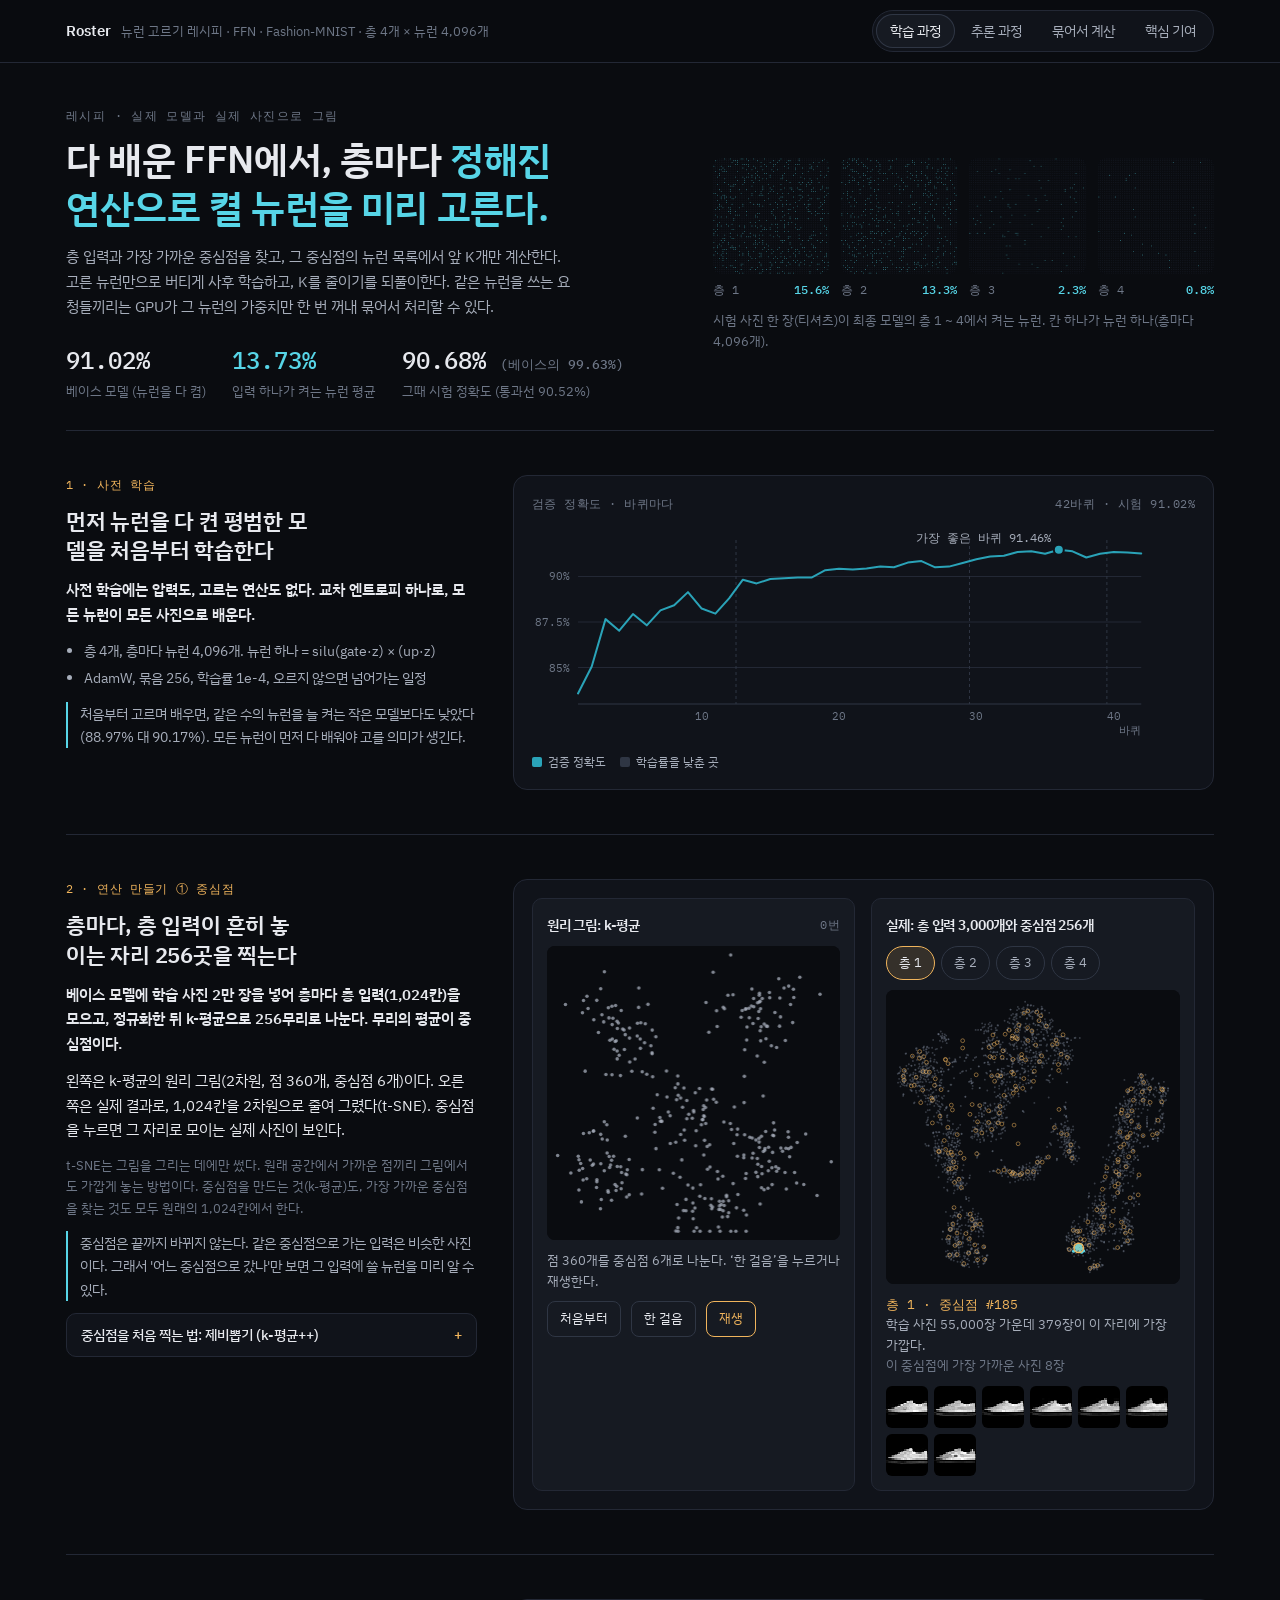
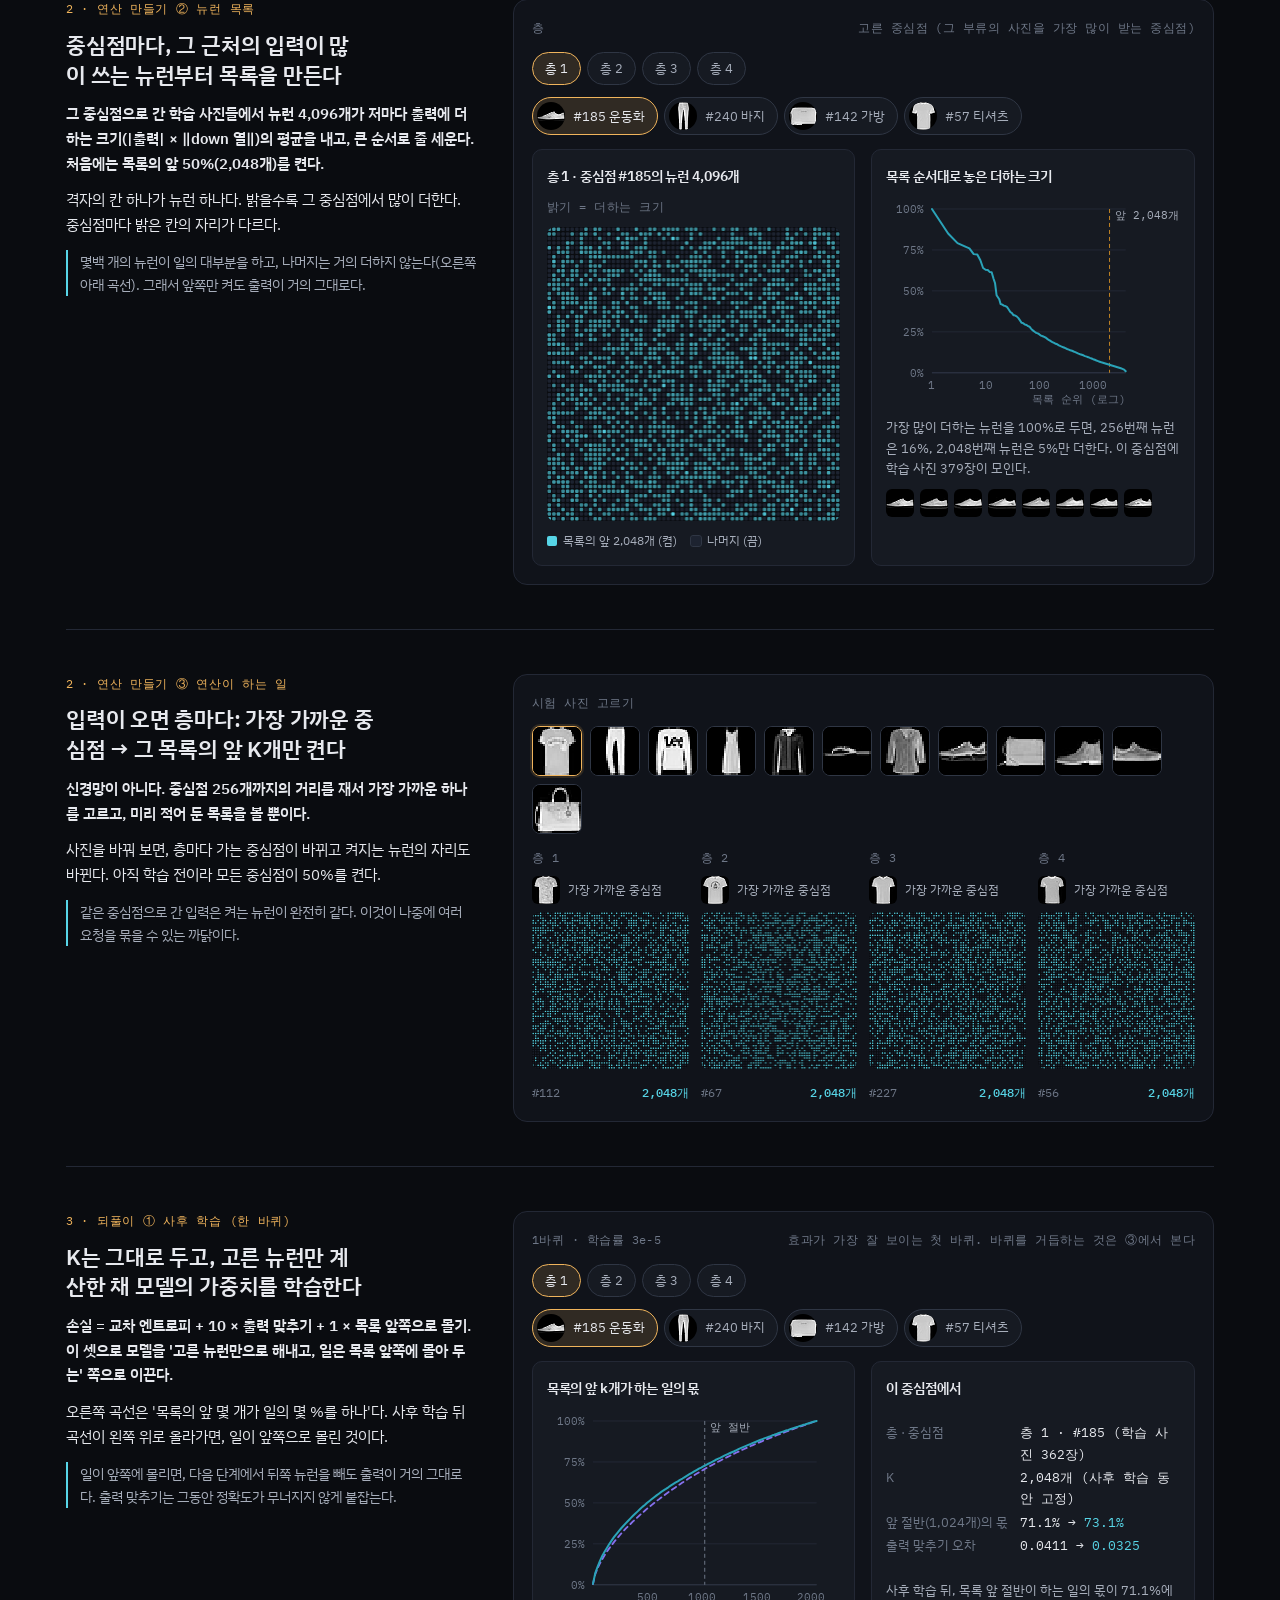
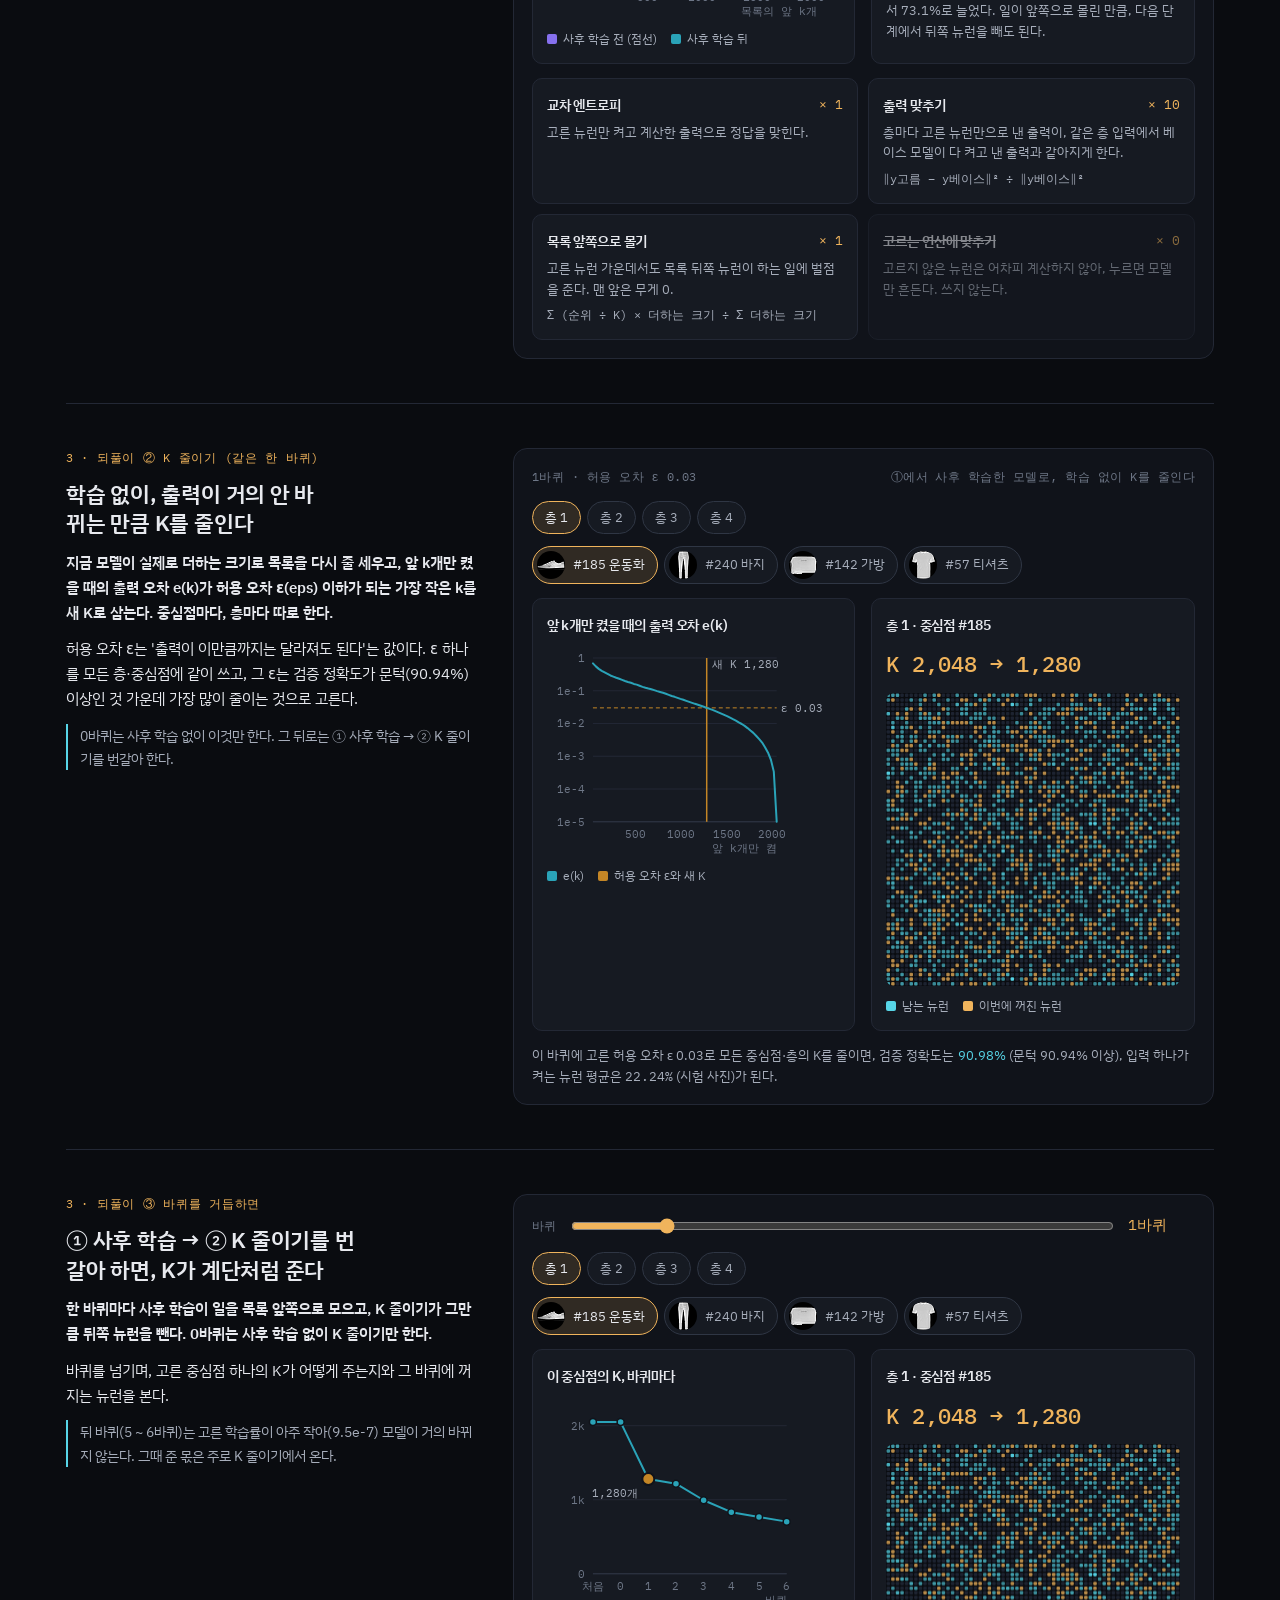
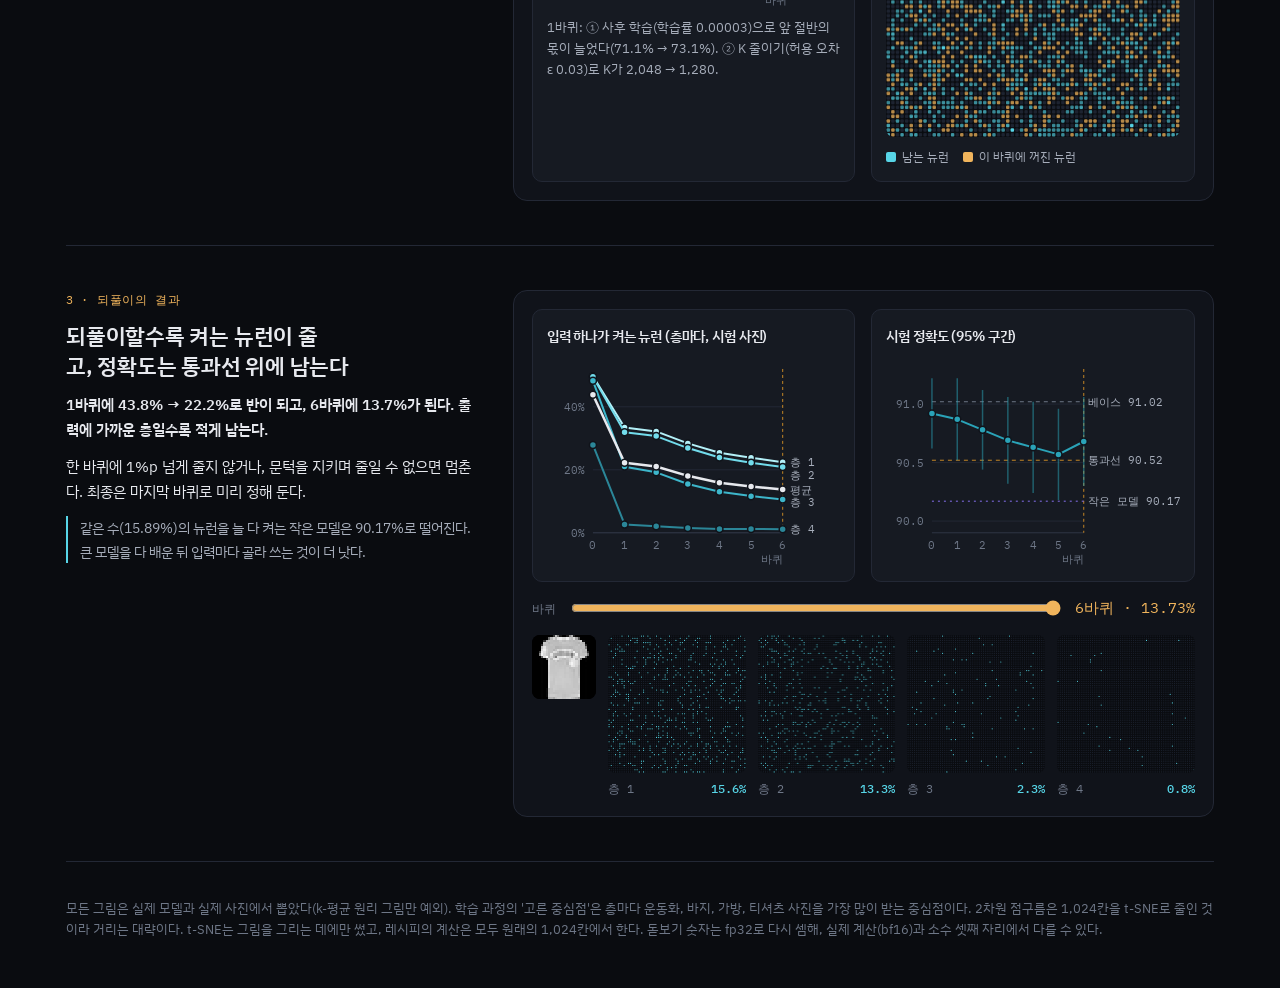
==== index.html @ 251d4e23 "Keep #c1 mode chips single-row and add 6x12 performance comparison table" ====
<!doctype html>
<html lang="ko">
<head>
<meta charset="utf-8">
<meta name="viewport" content="width=device-width, initial-scale=1, viewport-fit=cover">
<style>:root{padding-top:env(safe-area-inset-top,0px);padding-bottom:env(safe-area-inset-bottom,0px)}body{margin:0}img{max-width:100%}[hidden]{display:none!important}</style>
</head>
<body>
<title>Roster · 뉴런 고르기 레시피</title>
<meta name="claude:viewport-fit-sides" content="cover">
<link rel="preconnect" href="https://fonts.googleapis.com">
<link rel="preconnect" href="https://fonts.gstatic.com" crossorigin>
<link rel="stylesheet" href="https://fonts.googleapis.com/css2?family=IBM+Plex+Mono:wght@400;500&family=IBM+Plex+Sans+KR:wght@400;500;600;700&display=swap">
<style>
/* 배치: 맨 위 고정 막대(이름 + 학습/추론 전환) 아래, 단계마다 '왼쪽 짧은 글 + 오른쪽 그림' 두 칸. 좁으면 한 칸. 뉴런 4,096개 격자가 되풀이되는 모티프 */
:root {
  color-scheme: dark;
  --bg: #0a0c10;
  --bg-2: #10131a;
  --bg-3: #161a22;
  --line: #232835;
  --line-2: #2f3644;
  --fg: #e7e9ee;
  --fg-2: #a7aebb;
  --fg-3: #6e7787;
  --on: #57d5e7;          /* 켜진 뉴런 */
  --on-soft: rgba(87, 213, 231, 0.14);
  --pick: #f0b45c;        /* 고른 중심점, 지금 단계, 이번에 꺼진 뉴런 */
  --pick-soft: rgba(240, 180, 92, 0.14);
  --neg: #9d8cff;         /* 음수 */
  --off: #1d2330;         /* 꺼진 뉴런 */
  --l1: #b3f0f8; --l2: #72dcec; --l3: #3db6cb; --l4: #2b8698;
  --c-on: #2aa3b8; --c-pick: #c48626; --c-neg: #8670ee;   /* 차트 선: 다크 바탕에서 색 검사를 통과한 값 */
  --sans: "IBM Plex Sans KR", "Apple SD Gothic Neo", "Malgun Gothic", system-ui, sans-serif;
  --mono: "IBM Plex Mono", ui-monospace, "Consolas", monospace;
  --r: 10px;
}
* { box-sizing: border-box; }
body { background: var(--bg); color: var(--fg); font-family: var(--sans); font-size: 15px; line-height: 1.65; -webkit-font-smoothing: antialiased; }
body::before { content: ""; position: fixed; inset: 0 0 auto; height: env(safe-area-inset-top, 0px); z-index: 10; background: var(--bg); }
.wrap { max-width: 1180px; margin: 0 auto; padding-left: max(16px, env(safe-area-inset-left, 0px)); padding-right: max(16px, env(safe-area-inset-right, 0px)); }
h1, h2, h3 { margin: 0; font-weight: 600; letter-spacing: -0.01em; text-wrap: balance; }
p { margin: 0; }
.mono, .num { font-family: var(--mono); font-variant-numeric: tabular-nums; }
button { font: inherit; color: inherit; }
:focus-visible { outline: 2px solid var(--pick); outline-offset: 2px; }

/* 고정 막대 */
.bar { position: sticky; top: env(safe-area-inset-top, 0px); z-index: 9; background: rgba(10, 12, 16, 0.86); backdrop-filter: blur(10px); border-bottom: 1px solid var(--line); }
.bar .wrap { display: flex; align-items: center; justify-content: space-between; gap: 16px; padding-block: 10px; }
.brand { display: flex; align-items: baseline; gap: 10px; min-width: 0; }
.brand b { font-weight: 600; font-size: 15px; }
.brand span { color: var(--fg-3); font-size: 12.5px; white-space: nowrap; overflow: hidden; text-overflow: ellipsis; }
.seg { display: inline-flex; background: var(--bg-2); border: 1px solid var(--line); border-radius: 999px; padding: 3px; gap: 2px; flex-shrink: 0; }
.seg button { border: 0; background: transparent; padding: 6px 14px; border-radius: 999px; cursor: pointer; color: var(--fg-2); font-size: 13.5px; }
.seg button[aria-pressed="true"] { background: var(--bg-3); color: var(--fg); box-shadow: inset 0 0 0 1px var(--line-2); }

/* 첫 화면 */
.hero { padding-block: 44px 28px; display: grid; grid-template-columns: minmax(0, 1.15fr) minmax(0, 0.95fr); gap: 40px; align-items: center; }
.eyebrow { font-family: var(--mono); font-size: 11.5px; letter-spacing: 0.12em; color: var(--fg-3); text-transform: uppercase; }
.hero h1 { font-size: clamp(26px, 3.4vw, 38px); line-height: 1.25; margin-top: 10px; }
.hero h1 em { font-style: normal; color: var(--on); }
.hero p.lead { color: var(--fg-2); margin-top: 14px; max-width: 34em; }
.stats { display: grid; grid-template-columns: repeat(3, minmax(0, auto)); justify-content: start; gap: 18px 26px; margin-top: 22px; }
.stat .v { font-family: var(--mono); font-size: 24px; font-weight: 500; white-space: nowrap; }
.stat .k { color: var(--fg-3); font-size: 12.5px; }
.stat .v.on { color: var(--on); }
.stat .v .sub { font-size: 12.5px; color: var(--fg-3); }
.hero-grids { display: grid; grid-template-columns: repeat(4, minmax(0, 1fr)); gap: 12px; }
.gcap { display: flex; justify-content: space-between; font-size: 12px; color: var(--fg-3); margin-top: 6px; font-family: var(--mono); }
.gcap b { color: var(--on); font-weight: 500; }

/* 단계 */
.view[hidden] { display: none !important; }
.step { display: grid; grid-template-columns: minmax(0, 0.82fr) minmax(0, 1.4fr); gap: 36px; padding-block: 44px; border-top: 1px solid var(--line); }
.step .txt { display: flex; flex-direction: column; gap: 12px; }
.step .no { font-family: var(--mono); font-size: 12px; color: var(--pick); letter-spacing: 0.06em; }
.step h2 { font-size: 22px; line-height: 1.35; }
.step .key { font-weight: 600; color: var(--fg); }
.step .why { color: var(--fg-2); border-left: 2px solid var(--on); padding-left: 12px; font-size: 14px; }
.step .note { color: var(--fg-3); font-size: 13px; }
.step ul { margin: 0; padding-left: 18px; color: var(--fg-2); font-size: 14px; display: grid; gap: 4px; }
.fold { border: 1px solid var(--line); border-radius: var(--r); background: var(--bg-2); padding: 10px 14px; }
.fold summary { cursor: pointer; font-size: 13.5px; font-weight: 500; color: var(--fg); list-style: none; display: flex; justify-content: space-between; gap: 10px; }
.fold summary::-webkit-details-marker { display: none; }
.fold summary::after { content: "+"; font-family: var(--mono); color: var(--pick); }
.fold[open] summary::after { content: "−"; }
.fold .body { margin-top: 10px; display: grid; gap: 10px; font-size: 13px; color: var(--fg-2); }
.fold .body b { color: var(--fg); font-weight: 600; }
.fold table { width: 100%; border-collapse: collapse; font-size: 12.5px; }
.fold th, .fold td { text-align: left; padding: 5px 6px; border-bottom: 1px solid var(--line); }
.fold th { color: var(--fg-3); font-weight: 500; }
.fold td.num { font-family: var(--mono); font-variant-numeric: tabular-nums; }
.fold tbody tr:last-child td { border-bottom: 0; color: var(--fg); }
.vis { background: var(--bg-2); border: 1px solid var(--line); border-radius: 14px; padding: 18px; min-width: 0; display: flex; flex-direction: column; gap: 14px; }
.row { display: flex; flex-wrap: wrap; gap: 10px; align-items: center; }
.lbl { font-size: 12px; color: var(--fg-3); font-family: var(--mono); letter-spacing: 0.04em; }
.chips { display: flex; flex-wrap: wrap; gap: 6px; }
.chip { display: inline-flex; align-items: center; gap: 8px; border: 1px solid var(--line-2); background: var(--bg-3); border-radius: 999px; padding: 4px 12px 4px 4px; cursor: pointer; font-size: 13px; color: var(--fg-2); }
.chip.plain { padding: 5px 12px; }
.chip[aria-pressed="true"] { border-color: var(--pick); color: var(--fg); background: var(--pick-soft); }
.chip .thumb { border-radius: 999px; }
.btn { border: 1px solid var(--line-2); background: var(--bg-3); border-radius: 8px; padding: 6px 12px; cursor: pointer; font-size: 13px; color: var(--fg); }
.btn:hover { border-color: var(--fg-3); }
.btn.primary { border-color: var(--pick); color: var(--pick); }
.thumb { width: 42px; height: 42px; image-rendering: pixelated; background-repeat: no-repeat; border-radius: 6px; background-color: #000; flex-shrink: 0; }
.thumb.s { width: 28px; height: 28px; }
.thumb.l { width: 64px; height: 64px; }
.thumbs { display: flex; flex-wrap: wrap; gap: 6px; }
canvas { display: block; max-width: 100%; }
.cv-grid { width: 100%; aspect-ratio: 1; border-radius: 8px; background: var(--bg); }
.split { display: grid; grid-template-columns: minmax(0, 1fr) minmax(0, 1fr); gap: 16px; }
.split3 { display: grid; grid-template-columns: repeat(3, minmax(0, 1fr)); gap: 14px; }
.panel { background: var(--bg-3); border: 1px solid var(--line); border-radius: var(--r); padding: 14px; min-width: 0; display: flex; flex-direction: column; gap: 10px; }
.panel h3 { font-size: 14px; }
.big { font-family: var(--mono); font-size: 22px; font-weight: 500; }
.big.on { color: var(--on); }
.big.pick { color: var(--pick); }
.legend { display: flex; flex-wrap: wrap; gap: 14px; font-size: 12px; color: var(--fg-2); }
.legend i { display: inline-block; width: 10px; height: 10px; border-radius: 2px; margin-right: 6px; vertical-align: -1px; }
.chart { width: 100%; }
.chart svg { display: block; width: 100%; height: auto; overflow: visible; }
.chart text { font-family: var(--mono); font-size: 11px; fill: var(--fg-3); }
.chart .lab { fill: var(--fg-2); font-size: 11.5px; }
.tip { position: fixed; pointer-events: none; background: var(--bg-3); border: 1px solid var(--line-2); border-radius: 8px; padding: 6px 10px; font-family: var(--mono); font-size: 12px; color: var(--fg); z-index: 20; white-space: nowrap; }
.slider { display: flex; align-items: center; gap: 12px; }
.slider input { flex: 1; accent-color: var(--pick); min-width: 0; }
.slider .v { font-family: var(--mono); color: var(--pick); min-width: 4.5em; }
.press { display: grid; grid-template-columns: repeat(2, minmax(0, 1fr)); gap: 10px; }
.press .panel { gap: 6px; }
.press .w { font-family: var(--mono); color: var(--pick); font-size: 12.5px; }
.press .f { font-family: var(--mono); font-size: 12px; color: var(--fg-2); }
.press .x { opacity: 0.55; }
.press .x h3 { text-decoration: line-through; }
.flow { display: grid; grid-template-columns: repeat(4, minmax(0, 1fr)); gap: 12px; }
.flow .cell { display: flex; flex-direction: column; gap: 8px; min-width: 0; }
.kv { display: grid; grid-template-columns: auto 1fr; gap: 2px 12px; font-size: 13px; }
.kv dt { color: var(--fg-3); }
.kv dd { margin: 0; font-family: var(--mono); }
.ok { color: var(--on); }
.no-ok { color: var(--pick); }

/* 추론 */
.pick-img { display: flex; flex-wrap: wrap; gap: 8px; }
.pick-img button { border: 1px solid var(--line-2); background: #000; border-radius: 8px; padding: 0; cursor: pointer; width: 50px; height: 50px; overflow: hidden; }
.pick-img button[aria-pressed="true"] { border-color: var(--pick); box-shadow: 0 0 0 2px var(--pick-soft); }
.pick-img canvas { width: 48px; height: 48px; image-rendering: pixelated; }
.stepper { position: sticky; top: calc(env(safe-area-inset-top, 0px) + 54px); z-index: 5; background: rgba(16, 19, 26, 0.92); backdrop-filter: blur(8px); border: 1px solid var(--line); border-radius: 12px; padding: 10px 14px; display: flex; flex-wrap: wrap; align-items: center; gap: 12px; margin-block: 8px 20px; }
.stepper .where { font-size: 13.5px; color: var(--fg-2); flex: 1; min-width: 12em; }
.stepper .where b { color: var(--pick); font-weight: 500; }
.layer { border: 1px solid var(--line); border-radius: 14px; background: var(--bg-2); padding: 16px; margin-bottom: 16px; }
.layer > header { display: flex; justify-content: space-between; align-items: baseline; gap: 12px; margin-bottom: 12px; flex-wrap: wrap; }
.layer > header h3 { font-size: 16px; }
.pipe { display: grid; grid-template-columns: repeat(5, minmax(0, 1fr)); gap: 10px; }
.pcard { background: var(--bg-3); border: 1px solid var(--line); border-radius: var(--r); padding: 12px; display: flex; flex-direction: column; gap: 8px; min-width: 0; transition: border-color 0.25s, box-shadow 0.25s, opacity 0.25s; }
.pcard .t { font-size: 12.5px; color: var(--fg-2); font-weight: 500; }
.pcard .t span { font-family: var(--mono); color: var(--fg-3); margin-right: 6px; }
.pcard .s { font-size: 12px; color: var(--fg-3); }
.pcard.cur { border-color: var(--pick); box-shadow: 0 0 0 3px var(--pick-soft); }
.pcard.later { opacity: 0.55; }
.hm { width: 100%; aspect-ratio: 1; image-rendering: pixelated; border-radius: 6px; background: var(--bg); }
.dl { display: grid; grid-template-columns: 1fr; gap: 3px; font-family: var(--mono); font-size: 11.5px; }
.dl .r { display: grid; grid-template-columns: 3.2em 1fr 3.6em; gap: 6px; align-items: center; color: var(--fg-2); }
.dl .r i { display: block; height: 6px; border-radius: 3px; background: var(--line-2); }
.dl .r.win { color: var(--pick); }
.dl .r.win i { background: var(--pick); }
.eq { font-family: var(--mono); font-size: 12px; color: var(--fg-2); line-height: 1.6; }
.eq b { color: var(--fg); font-weight: 500; }
.final { display: grid; grid-template-columns: minmax(0, 0.8fr) minmax(0, 1.2fr); gap: 20px; align-items: start; }
footer { color: var(--fg-3); font-size: 12.5px; padding-block: 36px 48px; border-top: 1px solid var(--line); }
.loading { color: var(--fg-3); padding-block: 60px; font-family: var(--mono); font-size: 13px; }

@media (max-width: 980px) {
  .hero, .step, .final { grid-template-columns: minmax(0, 1fr); gap: 22px; }
  .pipe { grid-template-columns: repeat(2, minmax(0, 1fr)); }
}
@media (max-width: 560px) {
  .flow { grid-template-columns: repeat(2, minmax(0, 1fr)); }
  .split, .press, .split3 { grid-template-columns: minmax(0, 1fr); }
  .brand span { display: none; }
  .stats { grid-template-columns: repeat(2, minmax(0, auto)); }
  .hero-grids { gap: 8px; }
}
@media (prefers-reduced-motion: reduce) { * { transition: none !important; animation: none !important; } }
</style>

<div class="bar">
  <div class="wrap">
    <div class="brand"><b>Roster</b><span>뉴런 고르기 레시피 · FFN · Fashion-MNIST · 층 4개 × 뉴런 4,096개</span></div>
    <div class="seg" role="group" aria-label="보기 고르기">
      <button id="tab-train" type="button" aria-pressed="true">학습 과정</button>
      <button id="tab-infer" type="button" aria-pressed="false">추론 과정</button><!-- 배칭 시작 --><button id="tab-batch" type="button" aria-pressed="false">묶어서 계산</button><button id="tab-contrib" type="button" aria-pressed="false">핵심 기여</button><!-- 배칭 끝 -->
    </div>
  </div>
</div>

<main class="wrap">
  <section class="hero">
    <div>
      <div class="eyebrow">레시피 · 실제 모델과 실제 사진으로 그림</div>
      <h1>다 배운 FFN에서, 층마다 <em>정해진 연산으로 켤 뉴런을 미리 고른다.</em></h1>
      <p class="lead">층 입력과 가장 가까운 중심점을 찾고, 그 중심점의 뉴런 목록에서 앞 K개만 계산한다. 고른 뉴런만으로 버티게 사후 학습하고, K를 줄이기를 되풀이한다. 같은 뉴런을 쓰는 요청들끼리는 GPU가 그 뉴런의 가중치만 한 번 꺼내 묶어서 처리할 수 있다.</p>
      <div class="stats">
        <div class="stat"><div class="v num">91.02%</div><div class="k">베이스 모델 (뉴런을 다 켬)</div></div>
        <div class="stat"><div class="v num on" id="st-avg">13.73%</div><div class="k">입력 하나가 켜는 뉴런 평균</div></div>
        <div class="stat"><div class="v num"><span id="st-acc">90.68%</span> <span class="sub" id="st-acc2">(베이스의 99.63%)</span></div><div class="k">그때 시험 정확도 (통과선 90.52%)</div></div>
      </div>
    </div>
    <div>
      <div class="hero-grids" id="hero-grids"></div>
      <p class="note" style="margin-top:10px;font-size:12.5px;color:var(--fg-3)" id="hero-cap">시험 사진 한 장이 최종 모델의 층 1 ~ 4에서 켜는 뉴런. 칸 하나가 뉴런 하나(층마다 4,096개).</p>
    </div>
  </section>

  <div id="loading" class="loading">실제 모델에서 뽑은 데이터를 불러오는 중…</div>

  <!-- ============ 학습 과정 ============ -->
  <div class="view" id="view-train" hidden>

    <section class="step" id="t1">
      <div class="txt">
        <div class="no">1 · 사전 학습</div>
        <h2>먼저 뉴런을 다 켠 평범한 모델을 처음부터 학습한다</h2>
        <p class="key">사전 학습에는 압력도, 고르는 연산도 없다. 교차 엔트로피 하나로, 모든 뉴런이 모든 사진으로 배운다.</p>
        <ul>
          <li>층 4개, 층마다 뉴런 4,096개. 뉴런 하나 = silu(gate·z) × (up·z)</li>
          <li>AdamW, 묶음 256, 학습률 1e-4, 오르지 않으면 넘어가는 일정</li>
        </ul>
        <p class="why">처음부터 고르며 배우면, 같은 수의 뉴런을 늘 켜는 작은 모델보다도 낮았다(88.97% 대 90.17%). 모든 뉴런이 먼저 다 배워야 고를 의미가 생긴다.</p>
      </div>
      <div class="vis">
        <div class="row" style="justify-content:space-between"><span class="lbl">검증 정확도 · 바퀴마다</span><span class="lbl" id="pt-sum"></span></div>
        <div class="chart" id="ch-pretrain"></div>
        <div class="legend"><span><i style="background:var(--c-on)"></i>검증 정확도</span><span><i style="background:var(--line-2)"></i>학습률을 낮춘 곳</span></div>
      </div>
    </section>

    <section class="step" id="t2">
      <div class="txt">
        <div class="no">2 · 연산 만들기 ① 중심점</div>
        <h2>층마다, 층 입력이 흔히 놓이는 자리 256곳을 찍는다</h2>
        <p class="key">베이스 모델에 학습 사진 2만 장을 넣어 층마다 층 입력(1,024칸)을 모으고, 정규화한 뒤 k-평균으로 256무리로 나눈다. 무리의 평균이 중심점이다.</p>
        <p>왼쪽은 k-평균의 원리 그림(2차원, 점 360개, 중심점 6개)이다. 오른쪽은 실제 결과로, 1,024칸을 2차원으로 줄여 그렸다(t-SNE). 중심점을 누르면 그 자리로 모이는 실제 사진이 보인다.</p>
        <p class="note">t-SNE는 그림을 그리는 데에만 썼다. 원래 공간에서 가까운 점끼리 그림에서도 가깝게 놓는 방법이다. 중심점을 만드는 것(k-평균)도, 가장 가까운 중심점을 찾는 것도 모두 원래의 1,024칸에서 한다.</p>
        <p class="why">중심점은 끝까지 바뀌지 않는다. 같은 중심점으로 가는 입력은 비슷한 사진이다. 그래서 '어느 중심점으로 갔나'만 보면 그 입력에 쓸 뉴런을 미리 알 수 있다.</p>
        <details class="fold">
          <summary>중심점을 처음 찍는 법: 제비뽑기 (k-평균++)</summary>
          <div class="body">
            <p>첫 중심점은 점들 가운데 하나를 아무렇게나 고른다. 다음 중심점부터는 점마다 '이미 찍은 중심점 가운데 가장 가까운 것까지의 거리'의 <b>제곱만큼 제비를 넣고</b>, 한 장을 뽑는다.</p>
            <table>
              <thead><tr><th>점</th><th>가장 가까운 중심점까지 거리</th><th>제곱 = 제비</th><th>뽑힐 확률</th></tr></thead>
              <tbody>
                <tr><td>A</td><td class="num">1</td><td class="num">1장</td><td class="num">1/15 ≈ 7%</td></tr>
                <tr><td>B</td><td class="num">1</td><td class="num">1장</td><td class="num">1/15 ≈ 7%</td></tr>
                <tr><td>C</td><td class="num">2</td><td class="num">4장</td><td class="num">4/15 ≈ 27%</td></tr>
                <tr><td>D</td><td class="num">3</td><td class="num">9장</td><td class="num">9/15 = 60%</td></tr>
                <tr><td>합</td><td></td><td class="num">15장</td><td class="num">100%</td></tr>
              </tbody>
            </table>
            <p>먼 점일수록 제비가 많아 잘 뽑히지만, 가까운 점이 뽑힐 수도 있다. 이미 중심점인 점은 거리가 0이라 제비가 없다. 이렇게 하면 처음 중심점들이 한쪽에 몰리지 않고 고루 퍼진다. 거리 대신 제곱을 쓰는 것은 먼 점을 더 세게 밀어주기 위해서다(거리 3배 → 확률 9배).</p>
            <p class="note">실제 코드도 같다. 256개를 찍은 뒤 40번 되풀이하고, 처음 30번 동안은 점이 20개보다 적게 붙은 중심점을 가장 큰 무리 안의 점으로 다시 찍는다.</p>
          </div>
        </details>
      </div>
      <div class="vis">
        <div class="split">
          <div class="panel">
            <div class="row" style="justify-content:space-between"><h3>원리 그림: k-평균</h3><span class="lbl" id="km-it">0번</span></div>
            <canvas id="cv-km" style="width:100%;aspect-ratio:1;border-radius:8px;background:var(--bg)"></canvas>
            <p class="s" id="km-say" style="font-size:12.5px;color:var(--fg-2);min-height:3.2em"></p>
            <div class="row"><button class="btn" id="km-reset" type="button">처음부터</button><button class="btn" id="km-step" type="button">한 걸음</button><button class="btn primary" id="km-play" type="button">재생</button></div>
          </div>
          <div class="panel">
            <div class="row" style="justify-content:space-between"><h3>실제: 층 입력 3,000개와 중심점 256개</h3></div>
            <div class="chips" id="t2-layers"></div>
            <canvas id="cv-tsne" style="width:100%;aspect-ratio:1;border-radius:8px;background:var(--bg);cursor:crosshair"></canvas>
            <div id="t2-info" class="row" style="align-items:flex-start;min-height:72px"></div>
          </div>
        </div>
      </div>
    </section>

    <section class="step" id="t3">
      <div class="txt">
        <div class="no">2 · 연산 만들기 ② 뉴런 목록</div>
        <h2>중심점마다, 그 근처의 입력이 많이 쓰는 뉴런부터 목록을 만든다</h2>
        <p class="key">그 중심점으로 간 학습 사진들에서 뉴런 4,096개가 저마다 출력에 더하는 크기(|출력| × ‖down 열‖)의 평균을 내고, 큰 순서로 줄 세운다. 처음에는 목록의 앞 50%(2,048개)를 켠다.</p>
        <p>격자의 칸 하나가 뉴런 하나다. 밝을수록 그 중심점에서 많이 더한다. 중심점마다 밝은 칸의 자리가 다르다.</p>
        <p class="why">몇백 개의 뉴런이 일의 대부분을 하고, 나머지는 거의 더하지 않는다(오른쪽 아래 곡선). 그래서 앞쪽만 켜도 출력이 거의 그대로다.</p>
      </div>
      <div class="vis">
        <div class="row" style="justify-content:space-between"><span class="lbl">층</span><span class="lbl">고른 중심점 (그 부류의 사진을 가장 많이 받는 중심점)</span></div>
        <div class="row" style="justify-content:space-between;gap:12px"><div class="chips" id="t3-layers"></div><div class="chips" id="t3-feats"></div></div>
        <div class="split">
          <div class="panel">
            <div class="row" style="justify-content:space-between"><h3 id="t3-title">뉴런 4,096개</h3><span class="lbl">밝기 = 더하는 크기</span></div>
            <canvas class="cv-grid" id="cv-t3"></canvas>
            <div class="legend"><span><i style="background:var(--on)"></i>목록의 앞 2,048개 (켬)</span><span><i style="background:var(--off);outline:1px solid var(--line-2)"></i>나머지 (끔)</span></div>
          </div>
          <div class="panel">
            <h3>목록 순서대로 놓은 더하는 크기</h3>
            <div class="chart" id="ch-t3"></div>
            <p class="s" style="font-size:12.5px;color:var(--fg-2)" id="t3-say"></p>
            <div class="thumbs" id="t3-thumbs"></div>
          </div>
        </div>
      </div>
    </section>

    <section class="step" id="t4">
      <div class="txt">
        <div class="no">2 · 연산 만들기 ③ 연산이 하는 일</div>
        <h2>입력이 오면 층마다: 가장 가까운 중심점 → 그 목록의 앞 K개만 켠다</h2>
        <p class="key">신경망이 아니다. 중심점 256개까지의 거리를 재서 가장 가까운 하나를 고르고, 미리 적어 둔 목록을 볼 뿐이다.</p>
        <p>사진을 바꿔 보면, 층마다 가는 중심점이 바뀌고 켜지는 뉴런의 자리도 바뀐다. 아직 학습 전이라 모든 중심점이 50%를 켠다.</p>
        <p class="why">같은 중심점으로 간 입력은 켜는 뉴런이 완전히 같다. 이것이 나중에 여러 요청을 묶을 수 있는 까닭이다.</p>
      </div>
      <div class="vis">
        <span class="lbl">시험 사진 고르기</span>
        <div class="pick-img" id="t4-imgs"></div>
        <div class="flow" id="t4-flow"></div>
      </div>
    </section>

    <section class="step" id="t5">
      <div class="txt">
        <div class="no">3 · 되풀이 ① 사후 학습 (한 바퀴)</div>
        <h2>K는 그대로 두고, 고른 뉴런만 계산한 채 모델의 가중치를 학습한다</h2>
        <p class="key">손실 = 교차 엔트로피 + 10 × 출력 맞추기 + 1 × 목록 앞쪽으로 몰기. 이 셋으로 모델을 '고른 뉴런만으로 해내고, 일은 목록 앞쪽에 몰아 두는' 쪽으로 이끈다.</p>
        <p>오른쪽 곡선은 '목록의 앞 몇 개가 일의 몇 %를 하나'다. 사후 학습 뒤 곡선이 왼쪽 위로 올라가면, 일이 앞쪽으로 몰린 것이다.</p>
        <p class="why">일이 앞쪽에 몰리면, 다음 단계에서 뒤쪽 뉴런을 빼도 출력이 거의 그대로다. 출력 맞추기는 그동안 정확도가 무너지지 않게 붙잡는다.</p>
      </div>
      <div class="vis">
        <div class="row" style="justify-content:space-between"><span class="lbl">1바퀴 · 학습률 3e-5</span><span class="lbl">효과가 가장 잘 보이는 첫 바퀴. 바퀴를 거듭하는 것은 ③에서 본다</span></div>
        <div class="row" style="justify-content:space-between;gap:12px"><div class="chips" id="t5-layers"></div><div class="chips" id="t5-feats"></div></div>
        <div class="split">
          <div class="panel">
            <h3>목록의 앞 k개가 하는 일의 몫</h3>
            <div class="chart" id="ch-t5"></div>
            <div class="legend"><span><i style="background:var(--c-neg)"></i>사후 학습 전 (점선)</span><span><i style="background:var(--c-on)"></i>사후 학습 뒤</span></div>
          </div>
          <div class="panel">
            <h3>이 중심점에서</h3>
            <dl class="kv" id="t5-kv"></dl>
            <p class="s" style="font-size:12.5px;color:var(--fg-2)" id="t5-say"></p>
          </div>
        </div>
        <div class="press">
          <div class="panel"><div class="row" style="justify-content:space-between"><h3>교차 엔트로피</h3><span class="w">× 1</span></div><p class="s" style="font-size:12.5px;color:var(--fg-2)">고른 뉴런만 켜고 계산한 출력으로 정답을 맞힌다.</p></div>
          <div class="panel"><div class="row" style="justify-content:space-between"><h3>출력 맞추기</h3><span class="w">× 10</span></div><p class="s" style="font-size:12.5px;color:var(--fg-2)">층마다 고른 뉴런만으로 낸 출력이, 같은 층 입력에서 베이스 모델이 다 켜고 낸 출력과 같아지게 한다.</p><p class="f">‖y고름 − y베이스‖² ÷ ‖y베이스‖²</p></div>
          <div class="panel"><div class="row" style="justify-content:space-between"><h3>목록 앞쪽으로 몰기</h3><span class="w">× 1</span></div><p class="s" style="font-size:12.5px;color:var(--fg-2)">고른 뉴런 가운데서도 목록 뒤쪽 뉴런이 하는 일에 벌점을 준다. 맨 앞은 무게 0.</p><p class="f">Σ (순위 ÷ K) × 더하는 크기 ÷ Σ 더하는 크기</p></div>
          <div class="panel x"><div class="row" style="justify-content:space-between"><h3>고르는 연산에 맞추기</h3><span class="w">× 0</span></div><p class="s" style="font-size:12.5px;color:var(--fg-2)">고르지 않은 뉴런은 어차피 계산하지 않아, 누르면 모델만 흔든다. 쓰지 않는다.</p></div>
        </div>
      </div>
    </section>

    <section class="step" id="t6">
      <div class="txt">
        <div class="no">3 · 되풀이 ② K 줄이기 (같은 한 바퀴)</div>
        <h2>학습 없이, 출력이 거의 안 바뀌는 만큼 K를 줄인다</h2>
        <p class="key">지금 모델이 실제로 더하는 크기로 목록을 다시 줄 세우고, 앞 k개만 켰을 때의 출력 오차 e(k)가 허용 오차 ε(eps) 이하가 되는 가장 작은 k를 새 K로 삼는다. 중심점마다, 층마다 따로 한다.</p>
        <p>허용 오차 ε는 '출력이 이만큼까지는 달라져도 된다'는 값이다. ε 하나를 모든 층·중심점에 같이 쓰고, 그 ε는 검증 정확도가 문턱(90.94%) 이상인 것 가운데 가장 많이 줄이는 것으로 고른다.</p>
        <p class="why">0바퀴는 사후 학습 없이 이것만 한다. 그 뒤로는 ① 사후 학습 → ② K 줄이기를 번갈아 한다.</p>
      </div>
      <div class="vis">
        <div class="row" style="justify-content:space-between"><span class="lbl" id="rd-6v">1바퀴</span><span class="lbl">①에서 사후 학습한 모델로, 학습 없이 K를 줄인다</span></div>
        <div class="row" style="justify-content:space-between;gap:12px"><div class="chips" id="t6-layers"></div><div class="chips" id="t6-feats"></div></div>
        <div class="split">
          <div class="panel">
            <h3>앞 k개만 켰을 때의 출력 오차 e(k)</h3>
            <div class="chart" id="ch-t6"></div>
            <div class="legend"><span><i style="background:var(--c-on)"></i>e(k)</span><span><i style="background:var(--c-pick)"></i>허용 오차 ε와 새 K</span></div>
          </div>
          <div class="panel">
            <div class="row" style="justify-content:space-between"><h3 id="t6-title">켜는 뉴런</h3><span class="big pick" id="t6-k"></span></div>
            <canvas class="cv-grid" id="cv-t6"></canvas>
            <div class="legend"><span><i style="background:var(--on)"></i>남는 뉴런</span><span><i style="background:var(--pick)"></i>이번에 꺼진 뉴런</span></div>
          </div>
        </div>
        <p class="s" style="font-size:12.5px;color:var(--fg-2)" id="t6-say"></p>
      </div>
    </section>

    <section class="step" id="t6b">
      <div class="txt">
        <div class="no">3 · 되풀이 ③ 바퀴를 거듭하면</div>
        <h2>① 사후 학습 → ② K 줄이기를 번갈아 하면, K가 계단처럼 준다</h2>
        <p class="key">한 바퀴마다 사후 학습이 일을 목록 앞쪽으로 모으고, K 줄이기가 그만큼 뒤쪽 뉴런을 뺀다. 0바퀴는 사후 학습 없이 K 줄이기만 한다.</p>
        <p>바퀴를 넘기며, 고른 중심점 하나의 K가 어떻게 주는지와 그 바퀴에 꺼지는 뉴런을 본다.</p>
        <p class="why">뒤 바퀴(5 ~ 6바퀴)는 고른 학습률이 아주 작아(9.5e-7) 모델이 거의 바뀌지 않는다. 그때 준 몫은 주로 K 줄이기에서 온다.</p>
      </div>
      <div class="vis">
        <div class="slider"><span class="lbl">바퀴</span><input id="rd-6b" type="range" min="0" max="6" step="1" value="1" aria-label="바퀴"><span class="v" id="rd-6bv"></span></div>
        <div class="row" style="justify-content:space-between;gap:12px"><div class="chips" id="t6b-layers"></div><div class="chips" id="t6b-feats"></div></div>
        <div class="split">
          <div class="panel">
            <h3>이 중심점의 K, 바퀴마다</h3>
            <div class="chart" id="ch-t6b"></div>
            <p class="s" style="font-size:12.5px;color:var(--fg-2)" id="t6b-say"></p>
          </div>
          <div class="panel">
            <div class="row" style="justify-content:space-between"><h3 id="t6b-title">켜는 뉴런</h3><span class="big pick" id="t6b-k"></span></div>
            <canvas class="cv-grid" id="cv-t6b"></canvas>
            <div class="legend"><span><i style="background:var(--on)"></i>남는 뉴런</span><span><i style="background:var(--pick)"></i>이 바퀴에 꺼진 뉴런</span></div>
          </div>
        </div>
      </div>
    </section>

    <section class="step" id="t7">
      <div class="txt">
        <div class="no">3 · 되풀이의 결과</div>
        <h2>되풀이할수록 켜는 뉴런이 줄고, 정확도는 통과선 위에 남는다</h2>
        <p class="key">1바퀴에 43.8% → 22.2%로 반이 되고, 6바퀴에 13.7%가 된다. 출력에 가까운 층일수록 적게 남는다.</p>
        <p>한 바퀴에 1%p 넘게 줄지 않거나, 문턱을 지키며 줄일 수 없으면 멈춘다. 최종은 마지막 바퀴로 미리 정해 둔다.</p>
        <p class="why">같은 수(15.89%)의 뉴런을 늘 다 켜는 작은 모델은 90.17%로 떨어진다. 큰 모델을 다 배운 뒤 입력마다 골라 쓰는 것이 더 낫다.</p>
      </div>
      <div class="vis">
        <div class="split">
          <div class="panel"><h3>입력 하나가 켜는 뉴런 (층마다, 시험 사진)</h3><div class="chart" id="ch-t7a"></div></div>
          <div class="panel"><h3>시험 정확도 (95% 구간)</h3><div class="chart" id="ch-t7b"></div></div>
        </div>
        <div class="slider"><span class="lbl">바퀴</span><input id="rd-7" type="range" min="0" max="6" step="1" value="6" aria-label="바퀴"><span class="v" id="rd-7v"></span></div>
        <div class="row" style="gap:12px;align-items:flex-start"><canvas id="t7-img" width="28" height="28" style="width:64px;height:64px;image-rendering:pixelated;border-radius:8px;background:#000"></canvas><div class="hero-grids" id="t7-grids" style="flex:1;min-width:0"></div></div>
      </div>
    </section>
  </div>

  <!-- ============ 추론 과정 ============ -->
  <div class="view" id="view-infer" hidden>
    <section style="padding-block:36px 8px;border-top:1px solid var(--line)">
      <div class="no" style="font-family:var(--mono);font-size:12px;color:var(--pick)">추론 · 최종 모델 (6바퀴)</div>
      <h2 style="font-size:22px;margin-top:8px">사진 한 장이 층 4개를 지나는 실제 과정, 빠짐없이</h2>
      <p style="color:var(--fg-2);margin-top:10px;max-width:46em">층마다 다섯 단계를 한다. ① 층 입력 → ② 가장 가까운 중심점 찾기 → ③ 그 목록의 앞 K개 → ④ 켠 K개만 계산(하나를 돋보기로) → ⑤ 출력을 더해 다음 층으로. 모든 숫자는 실제 모델로 계산한 값이다.</p>
      <div style="margin-top:16px"><span class="lbl">시험 사진 고르기</span><div class="pick-img" id="in-imgs" style="margin-top:8px"></div></div>
    </section>
    <div class="stepper"><button class="btn" id="in-prev" type="button">이전 단계</button><button class="btn primary" id="in-next" type="button">다음 단계</button><span class="where" id="in-where"></span></div>
    <div id="in-layers"></div>
    <section class="layer" id="in-final"></section>
  </div>

<!-- 배칭 시작 -->
  <!-- ============ 묶어서 계산 (Roster-Tile) ============ -->
  <div class="view" id="view-batch" hidden>
  <style>
  #view-batch .step, #view-batch .split, #view-contrib .step, #view-contrib .split { align-items: start; }
  #view-batch .bt-wide, #view-contrib .bt-wide { grid-column: 1 / -1; }
  #view-batch .bt-tbl-wrap, #view-contrib .bt-tbl-wrap { width: 100%; overflow-x: auto; }
  .bt-intro { padding-block: 36px 8px; border-top: 1px solid var(--line); }
  .bt-intro .no { font-family: var(--mono); font-size: 12px; color: var(--pick); letter-spacing: 0.06em; }
  .bt-intro h2 { font-size: 22px; margin-top: 8px; }
  .bt-intro p { color: var(--fg-2); margin-top: 10px; max-width: 52em; }
  .bt-intro .stats { margin-top: 18px; }
  .bt-svg svg { display: block; width: 100%; height: auto; }
  .bt-svg text { font-family: "IBM Plex Mono", "IBM Plex Sans KR", "Apple SD Gothic Neo", "Malgun Gothic", sans-serif; font-size: 11px; fill: var(--fg-3); font-variant-numeric: tabular-nums; }
  .bt-svg .lab { fill: var(--fg-2); font-size: 11.5px; }
  .bt-svg .hi { fill: var(--fg); font-size: 12px; font-weight: 500; }
  #view-contrib .bt-svg text { font-family: var(--sans); }
  .bt-steps { display: flex; flex-wrap: wrap; gap: 8px; align-items: center; }
  .bt-steps .where { font-size: 13px; color: var(--fg-2); flex: 1; min-width: 12em; }
  .bt-steps .where b { color: var(--pick); font-weight: 500; }
  .bt-side { display: grid; gap: 10px; font-size: 13px; color: var(--fg-2); }
  .bt-side b { color: var(--fg); font-weight: 600; }
  .bt-tbl { width: 100%; border-collapse: collapse; font-size: 12.5px; }
  .bt-tbl th, .bt-tbl td { text-align: left; padding: 7px 8px; border-bottom: 1px solid var(--line); white-space: nowrap; }
  .bt-tbl th { color: var(--fg-3); font-weight: 500; }
  .bt-tbl td.num { font-family: var(--mono); font-variant-numeric: tabular-nums; }
  .bt-tbl tr.sum td { color: var(--fg); font-weight: 600; border-top: 1px solid var(--line-2); border-bottom: 0; background: rgba(87, 213, 231, 0.05); }
  .bt-tbl tr.b1-hi td { color: var(--fg); font-weight: 600; background: rgba(157, 140, 255, 0.08); }
  .bt-tbl tr.grp td { color: var(--fg); font-weight: 600; font-size: 12px; background: var(--bg-3); border-top: 1px solid var(--line-2); border-bottom: 1px solid var(--line); padding: 7px 10px; letter-spacing: 0.01em; }
  .bt-tbl .ok { color: var(--on); font-weight: 500; }
  .bt-tbl .warn { color: var(--pick); font-weight: 500; }
  .bt-tbl .mut { color: var(--fg-3); font-size: 11.5px; }
  .bt-pill { display: inline-block; padding: 2px 8px; border-radius: 999px; font-family: var(--mono); font-size: 11.5px; font-weight: 500; background: var(--on-soft); color: var(--on); }
  .bt-pill.pick { background: var(--pick-soft); color: var(--pick); }
  .bt-pill.neg { background: rgba(157, 140, 255, 0.16); color: var(--neg); }
  .bt-kpi { display: grid; grid-template-columns: repeat(2, minmax(0, 1fr)); gap: 10px; }
  .bt-kpi .panel { gap: 4px; padding: 12px 14px; }
  .bt-kpi .k { font-size: 12px; color: var(--fg-3); }
  .bt-kpi .v { font-family: var(--mono); font-size: 18px; font-weight: 500; }
  .bt-kpi .v.on { color: var(--on); }
  .bt-kpi .v.pick { color: var(--pick); }
  .bt-kpi .v.neg { color: var(--neg); }
  .bt-b1-card { padding: 0 0 14px; border-bottom: 1px solid var(--line); display: grid; gap: 10px; }
  .bt-b1-card .hdr { display: flex; flex-wrap: wrap; justify-content: space-between; align-items: baseline; gap: 6px; font-size: 12.5px; color: var(--fg-2); }
  .bt-b1-card .hdr b { color: var(--fg); font-weight: 600; }
  .bt-strip-chips { display: flex; flex-wrap: wrap; gap: 5px; }
  .bt-strip-chips .chip.plain { padding: 3px 9px; font-size: 12px; font-family: var(--mono); }
  .bt-chips-1row { display: flex; flex-wrap: nowrap; gap: 5px; width: 100%; }
  .bt-chips-1row .chip.plain { padding: 4px 10px; font-size: 12px; white-space: nowrap; }
  @media (max-width: 640px) { .bt-chips-1row { flex-wrap: wrap; } }
  .bt-prob ol { margin: 6px 0 0; padding-left: 18px; display: grid; gap: 6px; color: var(--fg-2); font-size: 13px; }
  .bt-prob ul { margin: 4px 0 0; padding-left: 16px; display: grid; gap: 4px; color: var(--fg-3); font-size: 12.5px; }
  .bt-recipe { margin: 6px 0 0; padding-left: 18px; display: grid; gap: 7px; color: var(--fg-2); font-size: 13px; }
  .bt-recipe b { color: var(--fg); font-weight: 600; }
  @media (max-width: 720px) { .bt-kpi { grid-template-columns: 1fr; } }
  </style>

  <section class="bt-intro">
    <div class="no">묶어서 계산 · 단일 요청 + 5단계 Multi-Scale Roster-Tile</div>
    <h2>단일 요청은 6.55배 직접 가속, 실제 서버는 5단계 틀 순위(64×32 → 8×16) + L2 캐싱으로 최대 2.72배 가속한다</h2>
    <p>로컬·개인 LLM처럼 <b style="color:var(--fg);font-weight:600">단일 요청(배치 1)</b>을 처리할 때는 다른 토큰과 묶을 필요가 없어 필요한 뉴런(13.7%)만 꺼내 읽으면 4개 층 전체가 바로 <b style="color:var(--fg);font-weight:600">5.33 ~ 6.55배</b>(정확도 99.63%) 빨라진다. 반면 <b style="color:var(--fg);font-weight:600">실제 서버 환경(배치 512 ~ 2,048 토큰)</b>에서는 요청마다 켜는 뉴런이 달라 GPU 텐서 코어 틀 안에 <b style="color:var(--fg);font-weight:600">불필요한 0</b>이 가득 찬다. 이 병목을 두 수학 문제로 단순화해 푼 <b style="color:var(--fg);font-weight:600">5단계 다중 크기 Roster-Tile</b>과 L2 캐시용 <b style="color:var(--fg);font-weight:600">열-스트립</b>을 결합해, 양자화 없는 순수 <span class="mono">bf16</span> 그대로 RTX 4060 실측 커널 4개 층 전체 <b style="color:var(--fg);font-weight:600">최대 2.56배(d=1,024) · 2.72배(d=4,096)</b> 가속을 확인했다.</p>
    <div class="stats">
      <div class="stat"><div class="v num" style="color:var(--neg)">5.33 ~ 6.55배</div><div class="k">단일 요청(B=1) 4개 층 전체 실측 · 정확도 99.63% (90.68%)</div></div>
      <div class="stat"><div class="v num on">최대 2.72배</div><div class="k">실제 서버(B=512 ~ 2,048) 4개 층 전체 실측 · 5단계 + L2 캐싱</div></div>
      <div class="stat"><div class="v num">99.59%</div><div class="k">서버 10,000장 시험 정확도 · 원본(91.02%) 대비 90.65% (통과)</div></div>
    </div>
  </section>

  <section class="step" id="b1">
    <div class="txt">
      <div class="no">묶기 1 · 문제 상황</div>
      <h2>토큰마다 필요한 뉴런이 산발적이라, 순서대로 틀을 끼우면 0이 가득 찬다</h2>
      <p class="key">GPU 텐서 코어는 8×16 고정 크기 틀로만 계산한다. 틀 안에 빈칸 0이 들어와도 똑같이 시간이 든다.</p>
      <ul>
        <li>세로축은 들어온 토큰(요청), 가로축은 층의 뉴런이다. 청록 칸(<span class="mono">1</span>)이 그 토큰이 켜는 뉴런이다.</li>
        <li>토큰마다 간 중심점이 달라 <span class="mono">1</span>의 위치가 제각각 흩어져 있다. 들어온 순서대로 틀을 씌우면 틀 안의 대부분이 불필요한 <span class="mono">0</span>(<span class="mono">×0</span>)으로 찬다.</li>
        <li>최종 모델은 중심점 목록의 <b>끝쪽 10%('꺼도 되는 1', <span class="mono">1*</span>)</b>는 꺼도 시험 정확도가 통과한다(일괄 10% 끄기: 90.62%, 통과선 90.52%).</li>
      </ul>
      <p class="why">오른쪽에서 <b>② 순서대로 틀 끼우기</b>와 <b>③ 기존 SpMM (1D 재배열)</b>을 눌러 비교해 보라. 아래 예시는 실제 8×16 틀을 2×3으로 축소한 것이다. 순서대로 끼우면 12틀(72칸) 중 48칸(66.7%)이 0으로 낭비되고, 기존 SpMM처럼 표 전체 행·열을 최적으로 1번 줄 세워 빈 틀 4개를 건너뛰어도 <b>가로 조 경계선</b>에 막혀 8틀(48칸) 중 절반인 24칸(50.0%)이 여전히 0으로 낭비된다.</p>
    </div>
    <div class="vis">
      <div class="row" style="justify-content:space-between;gap:8px">
        <div class="chips" id="bt-p1-btns"></div>
        <span class="lbl" id="bt-p1-cap"></span>
      </div>
      <div class="bt-svg" id="bt-p1-svg"></div>
      <div class="legend">
        <span><i style="background:var(--on)"></i>필수 뉴런 (1)</span>
        <span><i style="background:var(--on-soft);box-shadow:inset 0 0 0 1.5px var(--on)"></i>끝쪽 10% · 꺼도 되는 1 (1*)</span>
        <span><i style="background:var(--pick)"></i>틀 안의 불필요한 0 (×0)</span>
        <span><i style="background:var(--off)"></i>안 쓰는 뉴런 (0)</span>
      </div>
      <div class="bt-kpi" id="bt-p1-kpi"></div>
    </div>
  </section>

  <section class="step" id="b2">
    <div class="txt">
      <div class="no">묶기 2 · 문제 단순화와 5단계 다중 크기 Roster-Tile</div>
      <h2>문제 1·2에 5단계 틀 순위를 매겨, 빽빽한 덩어리는 64×32 · 32×32로 떠내고 자투리만 8×16으로 마감한다</h2>
      <p class="key">텐서 코어 1회 명령은 8×16으로 이미 꽉 차지만, 8×16만 단독으로 돌리면 L2에서 데이터를 나르느라 코어가 26%에서 막힌다. 1순위 64×32(cuBLAS의 최대 98.7%)와 2순위 32×32를 먼저 뽑아야 공유 메모리 재사용으로 풀스피드가 나온다.</p>
      <ul>
        <li><b>0단계 (같은 중심점 자동 합승):</b> 같은 중심점을 고른 요청은 켜는 뉴런이 100% 같다. 이를 먼저 묶어 두면 0을 하나도 넣지 않고 큰 틀 덩어리가 저절로 커진다(출력 100% 동일).</li>
        <li><b>문제 2 확장 (5단계 틀 크기 우선순위):</b> RTX 4060 실측 효율에 맞춰 <b>1순위 <span class="mono">64×32</span> → 2순위 <span class="mono">32×32</span> → 3순위 <span class="mono">32×16</span> → 4순위 <span class="mono">16×16</span> → 5순위 <span class="mono">8×16</span></b> 순위와 실측 타일 비용(<span class="mono">1680 · 1024 · 640 · 486 · 410</span>)을 지정한다. 단위 GPU 시간당 필수 <span class="mono">1</span>을 가장 많이 덮는 큰 틀부터 차례로 뽑고, 느린 <span class="mono">8×16</span>은 1% 미만 자투리만 맡긴다. (A100·H100처럼 더 큰 칩은 최상위 틀만 <span class="mono">128×64</span> 등으로 키우면 같은 기법이 그대로 적용된다.)</li>
        <li><b>연동 풀기 + <span class="mono">1*</span> 자동 정리:</b> 모든 틀은 필수 <span class="mono">1</span>을 우선으로 덮으며, <b>이미 열린 틀에 들어온 <span class="mono">1*</span>은 공짜 ON, 새 틀을 열게 하는 외딴 <span class="mono">1*</span>은 자동 OFF</b>한다.</li>
      </ul>
      <p class="why">오른쪽 예시는 실제 <span class="mono">64×32 → 32×32 → 32×16 → 16×16 → 8×16</span>을 정확히 1/8로 축소한 <span class="mono">8×4 → 4×4 → 4×2 → 2×2 → 1×2</span> 5단계 순위 추출이다. 5개 틀(62칸, 불필요한 0 단 3칸)로 필수 1 55개를 겹침 0으로 덮으며, 전체 연산의 77.4%를 1·2순위 고속 틀로 처리한다.</p>
    </div>
    <div class="vis">
      <div class="bt-steps">
        <button class="btn" id="bt-prev" type="button">이전</button>
        <button class="btn primary" id="bt-next" type="button">다음</button>
        <span class="where" id="bt-where"></span>
      </div>
      <div class="bt-svg" id="bt-mat"></div>
      <div class="legend">
        <span><i style="background:var(--on)"></i>필수 1</span>
        <span><i style="background:var(--neg)"></i>1* 공짜 ON (틀 안)</span>
        <span><i style="background:var(--pick)"></i>불필요한 0 (×0)</span>
        <span><i style="background:var(--off);box-shadow:inset 0 0 0 1px var(--line-2)"></i>이미 지운 칸 · 끈 1*</span>
      </div>
      <div class="bt-side" id="bt-side"></div>
    </div>
    <details class="fold bt-wide bt-prob"><summary>단순화한 문제 1 · 문제 2 (5단계 틀 순위 조건 포함) 원문 보기</summary><div class="body">
      <div class="split">
        <div class="panel">
          <h3>문제 1</h3>
          <p>0과 1로 된 표가 있습니다. 행 8개, 열 32개입니다. 행 하나에 1은 8개쯤입니다. 행마다 1 가운데 무작위로 고른 하나에 '꺼도 되는 1' 표시가 있습니다.</p>
          <ol>
            <li>1을 묶는 직사각형들을 만들 수 있도록 행과 열의 순서를 마음대로 바꾸십시오. 모든 행과 열을 빠짐없이, 딱 한 번씩만 쓰고, 각 행과 열은 처음 번호를 그대로 달고 옮겨집니다.</li>
            <li>되도록 최대한 많은 1을 직사각형들로 묶으십시오. 직사각형끼리 겹치면 안 됩니다. 직사각형끼리는 붙어 있어도 되고 떨어져 있어도 됩니다.</li>
            <li>직사각형들은 최대한 1로만 이루어지게, 최대한 크게 만드십시오. 직사각형 안에는 최대한 적은 0을 포함시키십시오.
              <ul><li>참고: 한 줄짜리(1 × x, x × 1)도 직사각형입니다. 되도록 여러 줄짜리로 만드십시오.</li></ul>
            </li>
            <li>'꺼도 되는 1'은 직사각형을 만드는 데 도움이 되면 끄고, 도움이 안 되면 그대로 두십시오.</li>
          </ol>
        </div>
        <div class="panel">
          <h3>문제 2 (5단계 다중 크기 틀 순위 확장)</h3>
          <p>문제 1에서 만든 직사각형들이 있습니다. 1 × 1도 직사각형입니다. GPU 데이터 재사용률과 실측 실행 비용에 맞춰 우선순위가 매겨진 5단계 틀 목록(RTX 4060 기준 <b>1순위 64×32 → 2순위 32×32 → 3순위 32×16 → 4순위 16×16 → 5순위 8×16</b>)이 있습니다.</p>
          <ol>
            <li><b>(최우선 조건)</b> 틀의 가로줄 하나에는 행 번호 하나만, 세로줄 하나에는 열 번호 하나만 들어갑니다.
              <ul>
                <li>예: 줄인 틀(가로줄 2개, 세로줄 4개)로 보면 이렇습니다.
                  <ul>
                    <li>조각 (행 1, 열 1·2)와 조각 (행 1, 열 7·8): 행 번호가 같아서 가로줄 하나에 나란히 들어갑니다. 가로줄 하나가 남습니다.</li>
                    <li>조각 (행 1, 열 1·2)와 조각 (행 5, 열 7·8): 행 번호가 달라서 가로줄을 하나씩 따로 씁니다. 틀이 다 찼는데 8칸 가운데 4칸은 0으로 채워집니다.</li>
                  </ul>
                </li>
              </ul>
            </li>
            <li><b>(5단계 틀 순위 조건)</b> 공유 메모리 재사용률이 높은 큰 틀을 앞 순위로 두고 각 틀의 실측 비용을 부여합니다. 빽빽한 덩어리는 1순위(<span class="mono">64×32</span>) · 2순위(<span class="mono">32×32</span>)로 먼저 찍어 내고, 중간 밀도는 3·4순위(<span class="mono">32×16 · 16×16</span>)로, 마지막 성긴 자투리만 5순위(<span class="mono">8×16</span>)로 마감합니다.</li>
            <li>표 위에서 모든 필수 1을 빠짐없이, 딱 한 번씩만 찍어 내십시오. 틀을 다 못 채우면 그곳은 0으로 채우며, 전체 실행 비용과 불필요한 0이 최소가 되게 하십시오.</li>
          </ol>
        </div>
      </div>
    </div></details>
  </section>

  <section class="step" id="b3">
    <div class="txt">
      <div class="no">묶기 3 · 실제 서버 환경 4개 층 통계 (5단계 다중 크기)</div>
      <h2>실제 서버 배치(512 ~ 2,048 토큰)에서 연산의 72 ~ 77%를 64×32 · 32×32 고속 틀로 묶고, 저속 8×16은 1% 미만으로 줄였다</h2>
      <p class="key">실제 LLM 서빙 서버의 토큰 청크(배치 <span class="mono">512 / 1,024 / 2,048</span>)에 같은 중심점 자동 합승 + 5단계 순위 + 512열 8구역 스트립을 적용하고, 시험 10,000장 연쇄 정확도까지 새로 실측했다.</p>
      <ul>
        <li><b>배치 512 (소형 청크 · <span class="mono">W=512</span>):</b> 전체 8,388,608칸 → <b>2,338,432칸(27.9%)</b>, 불필요한 0 <b>83.0% 제거</b>. 1·2순위(<span class="mono">64×32 · 32×32</span>) 비중 <b>72.0%</b>, 저속 <span class="mono">8×16</span>은 <b>0.9%</b>에 그친다.</li>
        <li><b>배치 1,024 · 2,048 (Chunked Prefill · vLLM 기본 청크):</b> 배치가 커질수록 같은 중심점 합승이 늘어나 1순위 <span class="mono">64×32</span> 비중이 <b>29.8% → 38.7%</b>로 커지고, 1·2순위 고속 틀 합계가 <b>72.4% → 77.0%</b>에 달한다. 저속 <span class="mono">8×16</span>은 <b>0.3% → 0.2%</b>로 사실상 사라지며 연산량은 <b>23.0% → 19.1%</b>(불필요한 0 <b>92.5% 제거</b>)까지 내려간다.</li>
        <li><b>새로 실측한 시험 10,000장 연쇄 정확도 90.65% (베이스 91.02%의 99.59%, 통과):</b> 묶기 전 최종 모델(90.68%)과 <b>0.03%p 차이</b>로 통계적 동등 수준이며, 전 배치·전 층 필수 <span class="mono">1</span> 누락 0건을 전수 검증했다.</li>
      </ul>
      <p class="note">오른쪽 위 칩을 눌러 실제 서버 배치 512 · 1,024 · 2,048의 4개 층 5단계 통계를 비교해 보라.</p>
    </div>
    <div class="vis">
      <div class="row" style="justify-content:space-between;gap:8px">
        <div class="chips" id="bt-b-chips"></div>
        <span class="lbl" id="bt-b-note"></span>
      </div>
      <div class="bt-tbl-wrap"><table class="bt-tbl" id="bt-ltbl"></table></div>
      <div class="bt-kpi" id="bt-b-mix"></div>
    </div>
  </section>

  <section class="step" id="b4">
    <div class="txt">
      <div class="no">묶기 4 · 캐싱 (DRAM 읽는 양 줄이기)</div>
      <h2>같이 쓰이는 뉴런끼리 미리 옆자리로 이사시켜, L2 크기 구역마다 한 번에 끝낸다</h2>
      <p class="key">대형 LLM은 한 층 가중치가 L2 캐시(작업대)보다 크다. 4,096열 전체에서 타일을 뽑으면 작업대가 좁아 방금 올린 뉴런을 버렸다가 DRAM에서 또 퍼 오게 된다.</p>
      <ul>
        <li><b>① 추론 전 딱 1번 — 옆자리로 이사 (비용 0초):</b> FFN은 뉴런 결과를 모두 더하므로 <span class="mono">gate · up · down</span>의 뉴런(열) 순서만 똑같이 바꿔 저장해도 출력이 100% 같다. 중심점 표를 보고 같이 자주 쓰이는 뉴런끼리 이웃하게 한 번 정렬해 둔다.</li>
        <li><b>② 작업대(L2) 크기 구역으로 나누기:</b> 오른쪽 예시처럼 뉴런 8개·작업대 4칸이면 <span class="mono">[N1, N5, N3, N7]</span>(구역 1)과 <span class="mono">[N2, N6, N4, N8]</span>(구역 2)로 나눈다. 실제 4,096열에서는 대형 LLM L2에 통째로 들어가는 <b>512열씩 8개 구역</b>으로 나눈다.</li>
        <li><b>③ 구역 1을 완전히 끝낸 뒤 구역 2로 이동:</b> 구역 1을 DRAM에서 <b>딱 1번</b> L2에 올리면 그 안의 타일이 끝날 때까지 단 하나의 뉴런도 쫓겨나지 않는다. 그래서 <b>DRAM 중복 읽기가 1.0배(중복 0%)</b>로 고정된다.</li>
      </ul>
      <p class="why">안 정렬하고 그냥 자르면 늘 같이 쓰이는 N1과 N5가 서로 다른 구역으로 찢어져 연산량이 는다. 미리 옆자리로 모아 두면 구역을 잘라도 <span class="mono">64×32 · 32×32</span> 고속 타일이 77%까지 꽉 차고(배치 2,048 연산 19.1%), 8구역 병렬로 타일 계획 시간도 8배 이상 빨라진다.</p>
    </div>
    <div class="vis">
      <div class="row" style="justify-content:space-between;gap:8px">
        <div class="chips" id="bt-c-btns"></div>
        <span class="lbl" id="bt-c-cap"></span>
      </div>
      <div class="bt-svg" id="bt-c-svg"></div>
      <div class="row" id="bt-c-strips-row" style="justify-content:space-between;gap:8px">
        <span class="lbl">실행할 구역 선택 (작업대 4칸):</span>
        <div class="bt-strip-chips" id="bt-c-strips"></div>
      </div>
      <div class="bt-kpi" id="bt-c-kpi"></div>
    </div>
  </section>

  <section class="step" id="b5">
    <div class="txt">
      <div class="no">묶기 5 · 이론 상한 예상 (단일 요청 vs 실제 서버)</div>
      <h2>단일 요청은 7.3배, 실제 서버는 배치 512에서 3.6배 · 대형 배치 2,048에서 5.2배가 이론 상한이다</h2>
      <p class="key">양자화 없는 순수 <span class="mono">bf16</span> 그대로, 두 가지 실제 배포 환경(로컬 단일 요청 vs 서버 대형 배치) 각각의 연산량·DRAM 읽기 기준 하드웨어 이론 상한(Roofline)이다.</p>
      <ul>
        <li><b>단일 요청 환경 (<span class="mono">B = 1</span> · 로컬/개인 LLM):</b> 다른 토큰과 묶을 필요가 없어 타일링 0 패딩이 <b>0%</b>다. 평균 활성 뉴런 <b>13.7%</b>만 DRAM에서 읽고 계산하므로 이론 상한 <b>7.3배</b>(<span class="mono">1 / 0.1373</span>)가 열리며, <span class="mono">1*</span> 탈락도 0개라 시험 정확도 <b>90.68%</b>(베이스의 <b>99.63%</b>)를 그대로 지킨다.</li>
        <li><b>실제 서버 환경 (<span class="mono">B = 512 / 1,024 / 2,048</span> · 5단계 + 열-스트립 <span class="mono">W=512</span>):</b> 10,000장 연쇄 시험 정확도 <b>90.65%</b>(베이스의 <b>99.59%</b>, 통과)를 유지하며, 연산량을 <b>27.9% → 23.0% → 19.1%</b>로 줄여 이론 상한 <b>3.6배 → 4.4배 → 5.2배</b>(완전 연산 바운드)를 달성한다.</li>
        <li><b>읽는 양의 물리적 차이:</b> 단일 요청은 토큰 1개의 뉴런(13.7%)만 읽지만, 서버 배치는 수백~수천 토큰의 합집합(층 1~3 ~99%, 층 4 ~30% → 평균 <b>82.2 ~ 83.0%</b>)을 읽는다. 이 이론치가 실제 GPU 커널에서 얼마나 실현되는지는 바로 아래 묶기 6 실측에서 확인한다.</li>
      </ul>
    </div>
    <div class="vis">
      <div class="row" style="justify-content:space-between"><h3 style="font-size:14px">실제 풀 모델 대비 연산량 · DRAM 읽는 양 · 이론 상한</h3><span class="lbl">bf16 · 풀 모델 = 100%, 1.0배</span></div>
      <div class="bt-svg" id="bt-res"></div>
      <div class="legend">
        <span><i style="background:var(--on)"></i>연산: 쓰는 1</span>
        <span><i style="background:var(--pick)"></i>연산: 남은 0</span>
        <span><i style="background:var(--fg-2)"></i>DRAM 읽는 양 (중복 0%)</span>
      </div>
      <div class="bt-tbl-wrap"><table class="bt-tbl" id="bt-ftbl"></table></div>
    </div>
    <details class="fold bt-wide"><summary>어떻게 셌나 · 정확도 검증 · 이론 상한 기준</summary><div class="body">
      <p><b>실제 서빙 풀 모델 (기준선 = 100%, 1.0배)</b>: 뉴런을 다 켠 베이스 모델(91.02%)을 cuBLAS로 계산한다. 연산량은 <span class="mono">4 × B × 4,096</span>칸, DRAM 읽는 양은 뉴런당 1번(<span class="mono">4 × 4,096 = 16,384</span>열)이다.</p>
      <p><b>시험 정확도 검증</b>: 단일 요청(<span class="mono">B=1</span>)은 <span class="mono">1*</span>을 끄지 않으므로 최종 모델 그대로 <b>90.68%</b>(베이스의 99.63%, 평균 활성 뉴런 13.73%)다. 실제 서버(5단계, <span class="mono">W=512</span>)는 시험 사진 10,000장을 512-배치 19개 + 272-배치 1개로 나눠 층 1 → 2 → 3 → 4 연쇄로 실제 마스크를 적용해 <b>90.65%</b>(베이스 대비 하락 0.37%p [-0.02, 0.76], 통과선 90.52% 통과; 묶기 전 90.68% 대비 하락 0.03%p [-0.11, 0.17], 기존만 맞힘 28장 vs 5단계만 맞힘 25장; 실제 켜는 뉴런 평균 13.05% [21.26 / 19.82 / 10.04 / 1.07%])를 확인했다.</p>
      <p><b>속도 (Roofline 이론 상한)</b>: 연산과 DRAM 읽기가 완전히 겹치는 이상적 한계 <span class="mono">max(B, ridge) / max(연산비율 × B, 읽기비율 × ridge)</span>로 계산했다(실측 RTX 4060 ridge 104, A100 ridge 156, H100 ridge 295).</p>
    </div></details>
  </section>

  <section class="step" id="b6">
    <div class="txt">
      <div class="no">묶기 6 · 실제 GPU 커널 실측 (RTX 4060 Laptop)</div>
      <h2>실제 모델(d=1,024)과 큰 모델(d=4,096) 모두, 4개 층 전체 실측으로 단일 최대 6.55배 · 서버 최대 2.72배 가속을 확인했다</h2>
      <p class="key">실제 RTX 4060에서 단일 요청용 벡터화 <span class="mono">bf16</span> GEMV 커널과 서버용 5단계 <span class="mono">mma.m16n8k16</span> 통합 커널을 직접 짜고, 모든 버전을 같은 CUDA Graph 세션에서 교대 측정해 <b>1·2·3·4층 전체 합계</b> 순수 FFN 벽시계 시간을 검증했다.</p>
      <ul>
        <li><b>① 단일 요청 환경 (<span class="mono">B = 1</span> · 로컬/개인 LLM):</b> 0 마스킹은 <b>1.00배</b> 제자리지만, 활성 뉴런만 꺼내 읽는 전용 GEMV 커널은 실제 모델(<span class="mono">d=1,024</span>)에서 4개 층 전체 <b>5.33배</b>(0.445ms → 0.083ms), 큰 모델(<span class="mono">d=4,096</span>)에서 <b>6.55배</b>(1.810ms → 0.276ms, 표본 이론 한계 6.85배의 <b>95.6%</b>)를 기록했다.</li>
        <li><b>② 실제 모델 · 서버 환경 (<span class="mono">d=1,024</span>, 층 24MB &lt; L2 32MB):</b> 타일 묶기 없는 0 마스킹은 <b>1.03 ~ 1.05배</b>로 가속이 사실상 없다. 5단계 다중 크기 Roster-Tile은 4개 층 전체 <b>1.75배(<span class="mono">B=512</span>) → 2.16배(<span class="mono">B=1,024</span>) → 2.56배(<span class="mono">B=2,048</span>)</b>를 기록했다. 한 층이 L2 안에 통째로 들어가므로 전역과 스트립의 속도가 비슷하다.</li>
        <li><b>③ 큰 모델 LLM 층 · 서버 환경 (<span class="mono">d=4,096</span>, 층 96MB &gt; L2 32MB):</b> 0 마스킹은 <b>1.00 ~ 1.02배</b>, 5단계 전역(캐싱 X)은 <b>1.11 / 1.39 / 1.68배</b>에 머물지만, <span class="mono">W=512</span> 열-스트립 캐싱을 켜면 4개 층 전체 <b>1.68배(<span class="mono">B=512</span>) → 2.15배(<span class="mono">B=1,024</span>) → 2.72배(<span class="mono">B=2,048</span>)</b>로 올라간다.</li>
        <li><b>④ 1 → 4층 구간별 배수 추이:</b> 아래 통합 표 오른쪽 끝 열처럼, 활성 뉴런이 약 21%인 1·2층에서 10%인 3층, 1%인 4층으로 갈수록 희소성에 비례해 층별 배수가 커지며, 대표 배수는 이 4개 층을 모두 합산한 최종 수치다.</li>
      </ul>
      <p class="note">오른쪽 차트와 아래 통합 표에 작은 모델(<span class="mono">d=1,024</span> · 위쪽)과 큰 모델(<span class="mono">d=4,096</span> · 아래쪽) 실측을 한꺼번에 배치했다. 모든 설정에서 PyTorch <span class="mono">fp32</span> 기준값 대비 최대 상대 오차 <span class="mono">0.16 ~ 0.48%</span>(<span class="mono">bf16</span> 반올림 범위)를 통과했다.</p>
    </div>
    <div class="vis">
      <div class="row" style="justify-content:space-between;gap:8px">
        <h3 style="font-size:14px">RTX 4060 실측 속도 배수 (d=1,024 · d=4,096 전체 비교)</h3>
        <span class="lbl">4개 층 합계 · bf16 · CUDA Graph</span>
      </div>
      <div class="bt-b1-card" id="bt-hw-b1"></div>
      <div class="bt-svg" id="bt-hw-svg"></div>
      <div class="legend">
        <span><i style="background:var(--fg-3)"></i>풀 베이스 (cuBLAS)</span>
        <span><i style="background:var(--pick)"></i>타일 없음 (0 마스킹)</span>
        <span><i style="background:var(--neg)"></i>5단계 (캐싱 X · 전역)</span>
        <span><i style="background:var(--on)"></i>5단계 + 스트립 캐싱 (W=512)</span>
      </div>
      <div class="bt-kpi" id="bt-hw-kpi"></div>
    </div>
    <div class="bt-wide">
      <div class="bt-tbl-wrap"><table class="bt-tbl" id="bt-hwtbl"></table></div>
    </div>
    <details class="fold bt-wide"><summary>커널 최적화 레시피 한눈에 보기 (출력 무손실 · 순수 bf16)</summary><div class="body">
      <ol class="bt-recipe">
        <li><b>단일 요청(<span class="mono">B=1</span>) 전용 벡터화 <span class="mono">bf16</span> GEMV 커널:</b> 타일링 없이 활성 뉴런 인덱스 배열만 순회해 128비트(<span class="mono">uint4</span> · 8 <span class="mono">bf16</span>) 로드 + 워프 리덕션으로 <span class="mono">gate·up·SiLU</span>를 레지스터에서 융합하고, 2단계 <span class="mono">down</span>은 <span class="mono">d</span> 차원 블록 분할 병렬 축소로 DRAM 대역폭(213 GB/s, 기준의 96%)을 포화시켰다.</li>
        <li><b>같은 중심점 요청 자동 합승:</b> 같은 중심점을 고른 서버 토큰은 활성 뉴런이 100% 같으므로 타일링 전 자동 합승해 0 추가 없이 <span class="mono">64×32 · 32×32</span> 대형 덩어리를 만든다.</li>
        <li><b>5단계 실측 비용 가중 우선순위 + 단일 통합 커널(<span class="mono">P1Unified</span>):</b> 5개 크기(<span class="mono">64×32</span> 1개/CTA · <span class="mono">32×32</span> 1개/CTA · <span class="mono">32×16</span> 2개/CTA · <span class="mono">16×16</span> 2개/CTA · <span class="mono">8×16</span> 4개/CTA)를 스트립 순서대로 커널 1번에 띄워 1단계 <span class="mono">64×32</span>가 <span class="mono">cuBLAS</span>의 최대 98.7% 효율을 내고 구역 간 웨이브 테일을 없앴다.</li>
        <li><b>전치 <span class="mono">mma.m16n8k16</span> + 무셔플 <span class="mono">SiLU×Up</span> 레지스터 융합:</b> <span class="mono">M = 2×뉴런 수</span>, <span class="mono">N = 토큰 수</span>로 매핑하고 가중치를 <span class="mono">[gate 8줄 | up 8줄]</span> 16줄 블록으로 배치해, 모든 크기에서 코어 100% 채움 + 워프 셔플 없이 같은 스레드에서 <span class="mono">silu(g)·u·mask</span>를 끝낸다.</li>
        <li><b>오프라인 가중치 물리 재배치 (<span class="mono">W_gu</span> 인접 저장):</b> 추론 전 1회, 열 정렬 순서대로 <span class="mono">gate · up · down</span> 행을 물리 재배열해 각 512열 스트립이 DRAM에 연속 구역으로 놓이게 한다(추론 비용 0초).</li>
        <li><b><span class="mono">atomicAdd</span> 없는 2단계 <span class="mono">down + residual</span>(<span class="mono">P2Fast</span>) + LPT + CUDA Graph:</b> L2 상주 중간 버퍼를 32토큰 묶음별 활성 열만 압축(<span class="mono">pack_h</span>)한 뒤, 활성 열 내림차순(LPT) + <span class="mono">grid=(토큰블록, d/128)</span> 스위즐링 + 128비트 <span class="mono">cp.async</span> 2단계 파이프라인으로 <span class="mono">W_down</span> 1.0배 읽기·무충돌 잔차 합산을 수행하고, 합집합 &gt; 62% 밀집 층은 <span class="mono">cuBLAS</span>로 자동 전환하며 전 과정을 CUDA Graph로 묶었다.</li>
      </ol>
    </div></details>
  </section>
  </div>

  <!-- ============ 핵심 기여 (Key Contributions) ============ -->
  <div class="view" id="view-contrib" hidden>
  <section class="bt-intro">
    <div class="no">핵심 기여 · Key Contributions</div>
    <h2>알고리즘(중심점 · 1*)과 하드웨어(비격자 5단계 타일링)를 맞물려, 기존 문맥적 희소성의 대형 배치 한계를 돌파했다</h2>
    <p>기존 문맥적 희소성 연구는 단일 요청(<span class="mono">B=1</span>)에만 머물거나 대형 배치에서 활성 뉴런 합집합이 100%에 육박해 붕괴했다. <b style="color:var(--fg);font-weight:600">Roster</b>는 ① 중심점별 앞쪽 몰기(<span class="mono">1*</span>) × 비격자 5단계 타일 커버링, ② 라우터 없는 유한 중심점 가변 명단 + 배치 자동 합승, ③ 단일 요청과 대형 서버 배치를 모두 뚫은 실측 코디자인이라는 <b style="color:var(--fg);font-weight:600">3가지 핵심 축</b>으로 이 벽을 정면 돌파했다.</p>
    <div class="stats">
      <div class="stat"><div class="v num on">3가지 핵심 축</div><div class="k">1* × 비격자 타일링 · 유한 중심점 합승 · 대형 배치 돌파</div></div>
      <div class="stat"><div class="v num" style="color:var(--neg)">5.33 ~ 6.55배</div><div class="k">단일 요청(B=1) RTX 4060 실측 · 정확도 99.63%</div></div>
      <div class="stat"><div class="v num on">최대 2.72배</div><div class="k">대형 서버(B=512 ~ 2,048) 실측 · 정확도 99.59%</div></div>
    </div>
  </section>

  <section class="step" id="c1">
    <div class="txt">
      <div class="no">핵심 기여 1 · 중심점별 앞쪽 몰기(1*) × 비격자 5단계 타일 커버링</div>
      <h2>중심점마다 ‘꺼도 되는 1(1*)’ 자유도를 심어 두고, 비격자 5단계 타일이 행·열을 자유롭게 짝지어 취사선택한다</h2>
      <p class="key">기존 연구는 모든 입력에 같은 앞쪽 뉴런만 쓰거나(MatFormer), 입력 표의 1을 단 한 칸도 못 건드리는 고정 제약(PIT · TileSpMM) 아래서 타일을 짠다.</p>
      <ul>
        <li><b>중심점별 동적 앞쪽 몰기 (<span class="mono">1*</span> 생성):</b> 사후 학습에서 각 중심점마다 <b>서로 다른 고유 순위</b>로 에너지를 앞쪽에 몰아, 끝쪽 10%를 꺼도 정확도가 유지되는 유연한 버퍼(<span class="mono">1*</span>, Don't-Care)로 분리한다.</li>
        <li><b>비격자 자유 행·열 조합 (<span class="mono">atomicAdd = 0</span>):</b> 전역 1D 행·열 줄 세우기(RCM·BCSR)를 버리고, SwiGLU 1단계의 열 독립성을 활용해 <b>타일마다 독립된 행·열 집합을 자유롭게 조합</b>한다.</li>
        <li><b>실측 GPU 비용 사다리 + <span class="mono">1*</span> 자동 정리:</b> <span class="mono">64×32 → 32×32 → 32×16 → 16×16 → 8×16</span> 실측 비용 사다리 위에서 <b>이미 열린 타일 안의 <span class="mono">1*</span>은 공짜 ON, 새 타일을 여는 외딴 <span class="mono">1*</span>은 자동 OFF</b>해 저속 <span class="mono">8×16</span> 비중을 <b>0.2%</b>까지 줄이고 정확도 <b>99.59%</b>를 지켰다.</li>
      </ul>
      <p class="note">오른쪽 칩을 차례로 눌러 같은 <span class="mono">6×12</span> 표 위에서 ① 기존 정적 몰기(MatFormer), ② 기존 SpMM(1D 재배열), ③ 중심점별 앞쪽 몰기(<span class="mono">1*</span>), ④ <span class="mono">1*</span> × 비격자 5단계 커버링을 같은 스케일로 비교해 보라.</p>
    </div>
    <div class="vis">
      <div class="row" style="justify-content:space-between;gap:6px">
        <div class="chips bt-chips-1row" id="ct-c1-btns"></div>
        <span class="lbl" id="ct-c1-cap"></span>
      </div>
      <div class="row" id="ct-c1-subrow" style="justify-content:space-between;gap:8px;display:none">
        <span class="lbl" id="ct-c1-sublbl">중심점 선택 (각자 다른 뉴런 순위):</span>
        <div class="bt-strip-chips" id="ct-c1-cchips"></div>
      </div>
      <div class="bt-svg" id="ct-c1-svg"></div>
      <div class="legend" id="ct-c1-leg"></div>
      <div class="bt-kpi" id="ct-c1-kpi"></div>
      <div class="bt-tbl-wrap"><table class="bt-tbl" id="ct-c1-tbl"></table></div>
    </div>
  </section>

  <section class="step" id="c2">
    <div class="txt">
      <div class="no">핵심 기여 2 · 라우터 없는 유한 중심점 가변 명단 + 배치 자동 합승</div>
      <h2>별도 예측기·라우터 없이 내적 1회로 가변 명단을 선제 확정하고, 배치가 커질수록 같은 중심점끼리 자동 합승한다</h2>
      <p class="key">토큰마다 MLP 예측기로 4,096개 중 제각각 고르는 기존 방식(Deja Vu · ShadowLLM)은 배치에서 토큰끼리 겹치지 않아 대형 배치에서 무너진다.</p>
      <ul>
        <li><b>라우터·예측기 제거 + 3개 행렬 선제 스킵:</b> 입력 은닉 상태 <span class="mono">h</span>와 256개 중심점의 내적 1회만으로 <b>겹침을 허용하는 가변 길이 명단(<span class="mono">K_j</span>)</b>을 꺼내, <span class="mono">gate · up · down</span> 세 행렬을 계산 전부터 통째로 건너뛴다.</li>
        <li><b>전문가 경계 손실 제거:</b> 뉴런을 겹침 없는 고정 전문가 조각으로 쪼개고 라우터를 학습하는 MoEfication과 달리, 공용 뉴런은 여러 중심점이 자유롭게 공유한다.</li>
        <li><b>유한 코드북 → 배치 자동 합승:</b> 중심점이 256개로 유한하므로 배치가 커질수록 <b>같은 중심점을 고른 토큰들이 출력 변화 0%로 자동 합승</b>한다. 배치가 커질수록 느려지는 기존 방식과 반대로, 우리는 배치가 커질수록 0 패딩 없는 큰 덩어리가 저절로 커진다.</li>
      </ul>
      <p class="note">오른쪽에서 ① 기존 라우터·예측기와의 구조 비교와 ② 배치 크기(<span class="mono">B=1 → 8,192</span>)에 따른 자동 합승 시뮬레이션을 직접 눌러 보라.</p>
    </div>
    <div class="vis">
      <div class="row" style="justify-content:space-between;gap:8px">
        <div class="chips" id="ct-c2-btns"></div>
        <span class="lbl" id="ct-c2-cap"></span>
      </div>
      <div class="row" id="ct-c2-brow" style="justify-content:space-between;gap:8px">
        <span class="lbl">배치 토큰 수 (B):</span>
        <div class="bt-strip-chips" id="ct-c2-bchips"></div>
      </div>
      <div class="bt-svg" id="ct-c2-svg"></div>
      <div class="bt-kpi" id="ct-c2-kpi"></div>
    </div>
  </section>

  <section class="step" id="c3">
    <div class="txt">
      <div class="no">핵심 기여 3 · 대형 배치 FFN 붕괴 돌파 (단일 요청 &amp; 대형 서버 동시 실측)</div>
      <h2>단일 요청은 6.55배 직접 가속, 기존 연구가 포기한 대형 서버 배치에서도 순수 bf16 실측 최대 2.72배를 증명했다</h2>
      <p class="key">기존 문맥적 희소성(PowerInfer · TurboSparse · CATS)은 단일 요청(B=1) 전용에 머물고, Polar Sparsity는 대형 배치 FFN을 포기하고 어텐션으로 우회했다.</p>
      <ul>
        <li><b>단일 요청 환경 (<span class="mono">B = 1</span> · 로컬/개인 LLM):</b> 타일링과 <span class="mono">1*</span> 탈락 없이 활성 뉴런(13.7%)만 직통 GEMV로 읽어, RTX 4060 실측 <b>5.33배(<span class="mono">d=1,024</span>) · 6.55배(<span class="mono">d=4,096</span>)</b>, 정확도 <b>99.63%</b>를 달성했다.</li>
        <li><b>대형 서버 환경 (<span class="mono">B = 512 ~ 2,048</span> · Chunked Prefill):</b> 0 마스킹이 <b>1.00 ~ 1.05배</b>로 제자리인 합집합 83% 구간에서, 자동 합승 + <span class="mono">1*</span> + 5단계 <span class="mono">Roster-Tile</span> + L2 열-스트립으로 <b>최대 2.56배(<span class="mono">d=1,024</span>) · 2.72배(<span class="mono">d=4,096</span>)</b>, 정확도 <b>99.59%</b>를 실측했다.</li>
        <li><b>순수 <span class="mono">bf16</span> · 양자화 없음:</b> 정밀도 손실 없이 구조적 희소성과 텐서 코어 코디자인만으로 얻은 순수 가속이라, 기존 양자화 기법과도 직교 결합이 가능하다.</li>
      </ul>
    </div>
    <div class="vis">
      <div class="row" style="justify-content:space-between;gap:8px">
        <h3 style="font-size:14px">단일 요청(B=1) vs 대형 서버(B=512~2,048) 파이프라인 &amp; 실측</h3>
        <span class="lbl">RTX 4060 · bf16</span>
      </div>
      <div class="bt-svg" id="ct-c3-svg"></div>
      <div class="bt-kpi" id="ct-c3-kpi"></div>
    </div>
    <div class="bt-wide">
      <div class="row" style="justify-content:space-between;margin-bottom:8px">
        <h3 style="font-size:14px">선행 연구 대비 핵심 특성 한눈에 비교</h3>
        <span class="lbl">○ 지원 · △ 부분 지원 · × 미지원</span>
      </div>
      <div class="bt-tbl-wrap"><table class="bt-tbl" id="ct-cmp-tbl"></table></div>
    </div>
  </section>
  </div>
  <!-- 배칭 끝 -->  <footer>
    <p>모든 그림은 실제 모델과 실제 사진에서 뽑았다(k-평균 원리 그림만 예외). 학습 과정의 '고른 중심점'은 층마다 운동화, 바지, 가방, 티셔츠 사진을 가장 많이 받는 중심점이다. 2차원 점구름은 1,024칸을 t-SNE로 줄인 것이라 거리는 대략이다. t-SNE는 그림을 그리는 데에만 썼고, 레시피의 계산은 모두 원래의 1,024칸에서 한다. 돋보기 숫자는 fp32로 다시 셈해, 실제 계산(bf16)과 소수 셋째 자리에서 다를 수 있다.</p>
  </footer>
</main>
<div class="tip" id="tip" hidden></div>

<!-- 배칭 시작 --><script>window.__HASH0__ = location.hash;</script><!-- 배칭 끝 --><script>window.__VIZ__={"classes":["티셔츠","바지","풀오버","원피스","코트","샌들","셔츠","운동화","가방","앵클부츠"],"pretrain":{"epoch":[1,2,3,4,5,6,7,8,9,10,11,12,13,14,15,16,17,18,19,20,21,22,23,24,25,26,27,28,29,30,31,32,33,34,35,36,37,38,39,40,41,42],"val":[83.58,85.06,87.66,87.02,87.94,87.32,88.14,88.42,89.14,88.24,87.96,88.8,89.82,89.62,89.86,89.9,89.94,89.94,90.34,90.42,90.38,90.44,90.54,90.5,90.76,90.84,90.5,90.54,90.74,90.94,91.1,91.14,91.34,91.38,91.24,91.46,91.38,91.04,91.24,91.34,91.32,91.26],"lr":[0.0001,0.0001,0.0001,0.0001,0.0001,0.0001,0.0001,0.0001,0.0001,0.0001,0.0001,0.0001,3e-05,3e-05,3e-05,3e-05,3e-05,3e-05,3e-05,3e-05,3e-05,3e-05,3e-05,3e-05,3e-05,3e-05,3e-05,3e-05,3e-05,9e-06,9e-06,9e-06,9e-06,9e-06,9e-06,9e-06,9e-06,9e-06,9e-06,2.7e-06,2.7e-06,2.7e-06],"test":91.02,"val_best":91.46},"sprites":{"rep":[{"file":"rep_l1.png","cols":16,"n":256},{"file":"rep_l2.png","cols":16,"n":256},{"file":"rep_l3.png","cols":16,"n":256},{"file":"rep_l4.png","cols":16,"n":256}],"feat":{"file":"feat.png","cols":8,"n":128},"inf":{"file":"inf.png","cols":12,"n":288}},"layers":[{"count":[240,325,210,297,1,225,122,102,348,231,299,225,1,227,294,299,338,249,333,150,272,209,165,200,162,408,314,165,277,114,1,264,134,14,166,225,269,269,259,230,193,252,1,162,218,226,224,256,229,262,219,214,267,368,306,1,56,461,231,505,312,176,193,252,223,5,181,299,240,325,339,268,274,322,340,181,290,149,362,161,175,164,262,205,348,393,236,292,183,212,149,217,168,168,315,1,267,210,320,277,5,297,497,211,223,278,190,157,204,196,154,306,378,198,127,27,247,133,102,2,78,210,242,433,217,271,246,314,1,148,334,1,201,282,289,210,215,245,227,272,170,188,521,280,359,1,181,236,153,207,185,219,271,120,191,198,4,144,171,188,145,142,263,299,206,239,225,307,224,204,194,293,264,246,186,192,1,176,249,401,203,214,229,287,299,379,231,168,232,182,185,306,220,255,202,305,235,189,2,179,289,212,365,117,275,3,325,195,252,345,319,217,154,1,262,132,214,201,1,213,233,216,1,102,218,199,351,174,4,170,282,321,171,202,342,1,202,127,238,160,325,274,216,2,246,3,53,324,191,244,166,351,201,225,2,320],"pts":{"x":[0.211,0.362,0.852,0.125,0.084,0.777,0.259,0.613,0.366,0.351,0.797,0.816,0.104,0.363,0.432,0.532,0.767,0.192,0.323,0.116,0.355,0.028,0.868,0.605,0.907,0.634,0.106,0.854,0.131,0.22,0.435,0.382,0.965,0.632,0.233,0.386,0.01,0.5,0.204,0.09,0.839,0.885,0.194,0.487,0.466,0.907,0.664,0.288,0.194,0.217,0.821,0.982,0.719,0.764,0.403,0.642,0.701,0.815,0.032,0.447,0.846,0.449,0.382,0.814,0.293,0.577,0.831,0.267,0.094,0.177,0.459,0.272,0.567,0.413,0.969,0.166,0.151,0.843,0.313,0.654,0.477,0.394,0.259,0.425,0.217,0.463,0.625,0.069,0.355,0.653,0.981,0.491,0.438,0.239,0.721,0.884,0.641,0.171,0.486,0.855,0.761,0.206,0.625,0.849,0.318,0.307,0.525,0.681,0.205,0.895,0.288,0.914,0.444,0.256,0.419,0.475,0.206,0.749,0.862,0.158,0.562,0.379,0.838,0.439,0.094,0.334,0.347,0.566,0.274,0.648,0.821,0.545,0.636,0.644,0.102,0.375,0.757,0.584,0.154,0.55,0.732,0.166,0.265,0.118,0.685,0.393,0.178,0.88,0.099,0.425,0.048,0.584,0.261,0.804,0.266,0.212,0.819,0.752,0.547,0.53,0.363,0.442,0.796,0.149,0.194,0.544,0.831,0.01,0.981,0.116,0.818,0.212,0.371,0.718,0.247,0.899,0.242,0.156,0.399,0.783,0.642,0.005,0.511,0.695,0.185,0.358,0.838,0.649,0.819,0.147,0.79,0.428,0.89,0.519,0.428,0.474,0.394,0.501,0.175,0.553,0.558,0.319,0.211,0.533,0.889,0.911,0.688,0.137,0.675,0.837,0.233,0.102,0.452,0.858,0.244,0.161,0.892,0.231,0.397,0.218,0.295,0.672,0.851,0.756,0.423,0.381,0.33,0.29,0.23,0.218,0.818,0.162,0.441,0.195,0.57,0.875,0.06,0.487,0.192,0.446,0.621,0.503,0.89,0.275,0.527,0.077,0.32,0.441,0.608,0.919,0.325,0.82,0.606,0.485,0.65,0.737,0.383,0.162,0.845,0.544,0.829,0.45,0.657,0.384,0.868,0.67,0.31,0.24,0.516,0.649,0.056,0.342,0.155,0.606,0.61,0.518,0.128,0.201,0.574,0.104,0.452,0.834,0.762,0.672,0.829,0.771,0.845,0.907,0.223,0.383,0.221,0.313,0.182,0.972,0.152,0.325,0.883,0.897,0.174,0.319,0.303,0.873,0.631,0.256,0.375,0.298,0.836,0.381,0.181,0.19,0.315,0.535,0.799,0.853,0.735,0.78,0.701,0.222,0.136,0.041,0.442,0.22,0.479,0.888,0.726,0.162,0.478,0.274,0.146,0.216,0.649,0.685,0.449,0.588,0.593,0.247,0.213,0.134,0.026,0.182,0.852,0.804,0.525,0.746,0.028,0.384,0.117,0.874,0.303,0.339,0.306,0.695,0.29,0.199,0.652,0.131,0.401,0.768,0.383,0.703,0.873,0.113,0.855,0.723,0.496,0.463,0.867,0.359,0.823,0.616,0.252,0.636,0.616,0.191,0.482,0.466,0.211,0.743,0.087,0.104,0.363,0.157,0.409,0.196,0.441,0.427,0.202,0.447,0.15,0.178,0.707,0.203,0.092,0.024,0.296,0.577,0.754,0.617,0.212,0.501,0.884,0.112,0.663,0.798,0.198,0.209,0.22,0.196,0.636,0.311,0.346,0.11,0.979,0.324,0.205,0.188,0.806,0.572,0.378,0.325,0.518,0.475,0.312,0.855,0.431,0.617,0.087,0.7,0.842,0.771,0.67,0.052,0.887,0.328,0.486,0.752,0.744,0.423,0.5,0.989,0.803,0.376,0.629,0.295,0.329,0.399,0.823,0.881,0.067,0.303,0.274,0.896,0.316,0.769,0.015,0.736,0.306,0.822,0.337,0.48,0.901,0.704,0.058,0.694,0.797,0.436,0.425,0.829,0.357,0.723,0.132,0.416,0.155,0.236,0.222,0.016,0.499,0.131,0.212,0.843,0.452,0.096,0.448,0.7,0.47,0.796,0.532,0.285,0.375,0.224,0.847,0.531,0.914,0.111,0.208,0.509,0.062,0.289,0.836,0.654,0.965,0.432,0.317,0.542,0.237,0.502,0.19,0.341,0.129,0.648,0.664,0.426,0.635,0.832,0.323,0.539,0.024,0.188,0.761,0.831,0.085,0.422,0.382,0.855,0.446,0.17,0.984,0.278,0.327,0.382,0.105,0.175,0.274,0.495,0.575,0.178,0.404,0.812,0.905,0.58,0.42,0.45,0.44,0.948,0.114,0.181,0.879,0.445,0.179,0.925,0.083,0.503,0.464,0.854,0.021,0.912,0.475,0.802,0.024,0.617,0.299,0.413,0.43,0.911,0.45,0.343,0.85,0.385,0.214,0.25,0.732,0.423,0.269,0.201,0.185,0.823,0.595,0.342,0.149,0.84,0.42,0.216,0.102,0.723,0.492,0.096,0.832,0.786,0.222,0.19,0.033,0.733,0.909,0.717,0.164,0.507,0.125,0.55,0.311,0.229,0.421,0.02,0.452,0.421,0.627,0.922,0.807,0.316,0.547,0.519,0.323,0.702,0.813,0.258,0.267,0.842,0.645,0.148,0.475,0.796,0.216,0.608,0.971,0.517,0.48,0.865,0.382,0.716,0.627,0.585,0.726,0.267,0.197,0.453,0.597,0.161,0.335,0.204,0.758,0.807,0.282,0.509,0.461,0.608,0.868,0.383,0.827,0.13,0.415,0.663,0.912,0.486,0.728,0.841,0.86,0.108,0.643,0.151,0.2,0.371,0.433,0.895,0.142,0.512,0.769,0.502,0.099,0.461,0.259,0.459,0.223,0.269,0.541,0.583,0.114,0.494,0.08,0.487,0.837,0.152,0.606,0.629,0.351,0.487,0.562,0.631,0.785,0.933,0.201,0.738,0.406,0.37,0.355,0.181,0.781,0.823,0.951,0.103,0.659,0.07,0.856,0.822,0.859,0.293,0.851,0.387,0.088,0.083,0.521,0.309,0.795,0.195,0.848,0.552,0.141,0.249,0.708,0.161,0.176,0.527,0.925,0.425,0.355,0.687,0.851,0.582,0.231,0.056,0.287,0.575,0.446,0.336,0.833,0.759,0.215,0.096,0.006,0.43,0.427,0.63,0.347,0.285,0.188,0.46,0.795,0.825,0.278,0.862,0.717,0.104,0.832,0.62,0.758,0.441,0.951,0.849,0.863,0.725,0.218,0.026,0.824,0.354,0.169,0.55,0.979,0.138,0.27,0.396,0.179,0.858,0.155,0.32,0.204,0.214,0.401,0.32,0.24,0.619,0.423,0.341,0.401,0.229,0.603,0.598,0.186,0.804,0.241,0.498,0.8,0.843,0.827,0.626,0.439,0.189,0.404,0.378,0.861,0.349,0.821,0.222,0.186,0.883,0.203,0.455,0.531,0.163,0.167,0.266,0.121,0.195,0.469,0.831,0.283,0.159,0.106,0.221,0.258,0.824,0.198,0.445,0.531,0.234,0.468,0.819,0.838,0.138,0.419,0.393,0.232,0.822,0.102,0.297,0.171,0.535,0.629,0.636,0.529,0.835,0.366,0.509,0.139,0.838,0.642,0.255,0.343,0.202,0.22,0.616,0.462,0.767,0.903,0.179,0.819,0.226,0.53,0.444,0.407,0.121,0.135,0.231,0.225,0.174,0.222,0.242,0.401,0.429,0.254,0.682,0.22,0.134,0.674,0.324,0.112,0.841,0.772,0.392,0.291,0.873,0.571,0.844,0.471,0.924,0.094,0.814,0.161,0.883,0.097,0.862,0.034,0.248,0.854,0.954,0.796,0.279,0.823,0.971,0.916,0.825,0.347,0.666,0.821,0.705,0.921,0.766,0.555,0.716,0.956,0.63,0.799,0.136,0.223,0.728,0.523,0.253,0.6,0.207,0.109,0.754,0.495,0.113,0.418,0.092,0.804,0.493,0.271,0.98,0.112,0.878,0.155,0.243,0.076,0.066,0.633,0.731,0.442,0.789,0.638,0.275,0.636,0.047,0.189,0.625,0.902,0.192,0.701,0.332,0.435,0.476,0.595,0.182,0.593,0.299,0.056,0.624,0.909,0.188,0.07,0.442,0.528,0.396,0.374,0.179,0.644,0.42,0.71,0.524,0.441,0.85,0.24,0.862,0.14,0.78,0.664,0.183,0.621,0.492,0.449,0.187,0.755,0.204,0.282,0.202,0.105,0.832,0.275,0.445,0.433,0.054,0.66,0.118,0.146,0.652,0.705,0.296,0.34,0.82,0.297,0.285,0.182,0.999,0.385,0.969,0.202,0.5,0.509,0.189,0.503,0.185,0.297,0.374,0.225,0.096,0.672,0.319,0.708,0.435,0.182,0.824,0.448,0.082,0.382,0.224,0.231,0.259,0.575,0.902,0.343,0.342,0.936,0.83,0.495,0.62,0.562,0.136,0.358,0.325,0.841,0.387,0.691,0.16,0.333,0.518,0.563,0.139,0.294,0.559,0.106,0.634,0.34,0.156,0.403,0.388,0.464,0.646,0.045,0.242,0.325,0.2,1.0,0.866,0.3,0.381,0.9,0.496,0.665,0.963,0.36,0.215,0.287,0.294,0.289,0.375,0.134,0.32,0.848,0.03,0.192,0.728,0.395,0.156,0.221,0.179,0.72,0.46,0.442,0.537,0.561,0.511,0.813,0.222,0.409,0.319,0.471,0.731,0.193,0.324,0.712,0.906,0.97,0.751,0.05,0.413,0.944,0.636,0.447,0.266,0.856,0.847,0.626,0.879,0.514,0.112,0.909,0.33,0.819,0.498,0.827,0.55,0.873,0.581,0.211,0.658,0.536,0.53,0.851,0.884,0.819,0.51,0.483,0.247,0.591,0.841,0.651,0.371,0.204,0.64,0.451,0.473,0.843,0.23,0.837,0.108,0.874,0.222,0.371,0.54,0.349,0.299,0.72,0.349,0.827,0.122,0.84,0.446,0.862,0.3,0.188,0.892,0.791,0.334,0.518,0.806,0.609,0.83,0.727,0.225,0.628,0.839,0.405,0.306,0.46,0.15,0.379,0.264,0.429,0.275,0.107,0.929,0.319,0.517,0.187,0.618,0.544,0.848,0.763,0.837,0.213,0.804,0.59,0.165,0.804,0.68,0.982,0.56,0.823,0.524,0.507,0.626,0.121,0.184,0.173,0.151,0.852,0.633,0.159,0.899,0.319,0.392,0.279,0.184,0.921,0.329,0.108,0.528,0.833,0.184,0.522,0.657,0.797,0.515,0.851,0.328,0.215,0.393,0.218,0.927,0.838,0.368,0.038,0.446,0.942,0.629,0.71,0.087,0.483,0.295,0.395,0.523,0.452,0.202,0.54,0.838,0.904,0.314,0.273,0.385,0.905,0.338,0.183,0.472,0.947,0.255,0.267,0.343,0.659,0.188,0.669,0.209,0.852,0.133,0.153,0.294,0.253,0.707,0.302,0.072,0.294,0.755,0.851,0.618,0.199,0.203,0.129,0.065,0.339,0.2,0.335,0.219,0.218,0.547,0.226,0.769,0.861,0.457,0.6,0.031,0.353,0.418,0.856,0.471,0.817,0.359,0.75,0.696,0.095,0.807,0.728,0.735,0.532,0.258,0.865,0.749,0.262,0.623,0.205,0.704,0.358,0.641,0.614,0.319,0.318,0.288,0.624,0.876,0.582,0.362,0.802,0.84,0.921,0.505,0.737,0.173,0.271,0.558,0.491,0.877,0.352,0.414,0.806,0.813,0.48,0.984,0.85,0.335,0.265,0.634,0.094,0.194,0.882,0.278,0.857,0.144,0.654,0.012,0.752,0.27,0.913,0.21,0.48,0.487,0.75,0.713,0.872,0.664,0.307,0.673,0.725,0.226,0.891,0.724,0.656,0.84,0.408,0.616,0.066,0.394,0.44,0.369,0.383,0.298,0.827,0.502,0.137,0.373,0.604,0.502,0.768,0.107,0.433,0.53,0.833,0.601,0.617,0.904,0.191,0.498,0.093,0.636,0.498,0.763,0.955,0.499,0.491,0.157,0.8,0.844,0.184,0.719,0.482,0.024,0.697,0.324,0.213,0.317,0.3,0.85,0.163,0.087,0.029,0.183,0.745,0.468,0.463,0.496,0.165,0.747,0.159,0.971,0.839,0.212,0.72,0.322,0.313,0.377,0.174,0.391,0.355,0.467,0.282,0.609,0.659,0.123,0.762,0.343,0.974,0.707,0.652,0.472,0.295,0.199,0.836,0.84,0.579,0.873,0.431,0.922,0.625,0.21,0.347,0.303,0.333,0.892,0.112,0.349,0.138,0.425,0.872,0.853,0.784,0.513,0.295,0.654,0.816,0.166,0.214,0.296,0.215,0.456,0.892,0.911,0.351,0.725,0.055,0.602,0.346,0.457,0.552,0.833,0.14,0.081,0.355,0.548,0.879,0.816,0.001,0.477,0.662,0.846,0.859,0.328,0.35,0.363,0.871,0.628,0.109,0.743,0.109,0.261,0.364,0.37,0.712,0.922,0.017,0.64,0.83,0.846,0.485,0.186,0.984,0.452,0.804,0.15,0.622,0.051,0.45,0.621,0.875,0.0,0.218,0.42,0.637,0.511,0.296,0.376,0.279,0.501,0.846,0.125,0.65,0.018,0.018,0.726,0.295,0.865,0.934,0.487,0.886,0.748,0.81,0.858,0.668,0.512,0.637,0.191,0.688,0.321,0.523,0.156,0.247,0.163,0.623,0.286,0.505,0.768,0.151,0.874,0.91,0.329,0.944,0.167,0.295,0.159,0.889,0.861,0.632,0.854,0.219,0.922,0.26,0.34,0.236,0.463,0.171,0.386,0.641,0.887,0.271,0.8,0.453,0.111,0.916,0.977,0.753,0.044,0.221,0.44,0.706,0.203,0.162,0.893,0.225,0.477,0.5,0.324,0.968,0.587,0.1,0.432,0.648,0.255,0.752,0.491,0.525,0.245,0.854,0.408,0.72,0.365,0.192,0.861,0.385,0.388,0.546,0.187,0.441,0.652,0.527,0.943,0.185,0.467,0.616,0.621,0.085,0.587,0.425,0.374,0.763,0.56,0.811,0.201,0.834,0.804,0.816,0.198,0.429,0.82,0.559,0.05,0.798,0.93,0.024,0.776,0.851,0.801,0.235,0.092,0.335,0.328,0.875,0.857,0.513,0.616,0.503,0.831,0.837,0.969,0.482,0.621,0.991,0.294,0.857,0.85,0.87,0.987,0.65,0.423,0.39,0.889,0.836,0.164,0.981,0.31,0.143,0.251,0.243,0.592,0.512,0.134,0.791,0.87,0.72,0.815,0.146,0.631,0.24,0.591,0.642,0.518,0.655,0.21,0.195,0.961,0.552,0.191,0.422,0.953,0.197,0.105,0.452,0.939,0.906,0.591,0.326,0.631,0.372,0.808,0.382,0.643,0.465,0.702,0.831,0.886,0.208,0.614,0.226,0.533,0.43,0.366,0.48,0.668,0.645,0.375,0.816,0.808,0.847,0.197,0.142,0.387,0.343,0.214,0.616,0.848,0.122,0.849,0.72,0.14,0.605,0.818,0.673,0.447,0.512,0.771,0.233,0.272,0.785,0.256,0.909,0.616,0.137,0.42,0.749,0.45,0.198,0.425,0.664,0.732,0.462,0.841,0.887,0.345,0.758,0.541,0.206,0.162,0.398,0.308,0.109,0.337,0.828,0.463,0.53,0.329,0.494,0.6,0.85,0.311,0.52,0.75,0.22,0.161,0.668,0.408,0.813,0.633,0.187,0.629,0.909,0.527,0.849,0.821,0.85,0.671,0.385,0.82,0.193,0.746,0.478,0.081,0.712,0.263,0.43,0.404,0.816,0.705,0.192,0.606,0.435,0.857,0.563,0.335,0.02,0.931,0.806,0.809,0.932,0.707,0.211,0.397,0.393,0.821,0.219,0.185,0.979,0.392,0.283,0.822,0.764,0.093,0.765,0.475,0.221,0.099,0.871,0.854,0.473,0.132,0.736,0.633,0.094,0.828,0.367,0.583,0.596,0.779,0.565,0.162,0.404,0.873,0.749,0.024,0.514,0.258,0.801,0.151,0.189,0.217,0.866,0.618,0.06,0.879,0.089,0.518,0.329,0.281,0.136,0.213,0.806,0.924,0.072,0.895,0.407,0.311,0.856,0.149,0.652,0.503,0.504,0.824,0.922,0.154,0.76,0.389,0.617,0.204,0.175,0.7,0.499,0.839,0.217,0.832,0.128,0.553,0.117,0.475,0.303,0.626,0.3,0.805,0.491,0.576,0.346,0.68,0.169,0.525,0.293,0.485,0.862,0.646,0.384,0.39,0.163,0.265,0.06,0.281,0.382,0.295,0.493,0.943,0.784,0.487,0.218,0.106,0.835,0.283,0.215,0.285,0.746,0.483,0.115,0.34,0.512,0.135,0.643,0.054,0.211,0.236,0.549,0.943,0.507,0.201,0.071,0.23,0.255,0.808,0.417,0.712,0.373,0.767,0.131,0.223,0.986,0.501,0.709,0.368,0.224,0.766,0.518,0.583,0.814,0.09,0.946,0.838,0.614,0.263,0.207,0.406,0.008,0.226,0.513,0.506,0.183,0.922,0.297,0.646,0.569,0.47,0.558,0.073,0.42,0.203,0.649,0.285,0.7,0.828,0.518,0.49,0.853,0.24,0.413,0.849,0.85,0.277,0.866,0.35,0.294,0.627,0.597,0.322,0.716,0.763,0.453,0.199,0.496,0.402,0.485,0.478,0.272,0.742,0.392,0.216,0.303,0.451,0.151,0.322,0.635,0.079,0.553,0.718,0.592,0.477,0.889,0.985,0.063,0.859,0.434,0.417,0.747,0.193,0.133,0.664,0.121,0.498,0.666,0.091,0.396,0.819,0.874,0.23,0.454,0.623,0.655,0.3,0.193,0.482,0.822,0.987,0.177,0.967,0.573,0.494,0.538,0.407,0.368,0.139,0.819,0.124,0.033,0.978,0.233,0.425,0.22,0.757,0.466,0.203,0.507,0.166,0.273,0.644,0.961,0.237,0.863,0.808,0.725,0.502,0.6,0.094,0.666,0.376,0.159,0.96,0.858,0.288,0.475,0.803,0.798,0.849,0.294,0.621,0.344,0.808,0.161,0.552,0.069,0.614,0.666,0.922,0.548,0.901,0.445,0.344,0.851,0.921,0.872,0.079,0.822,0.752,0.612,0.749,0.842,0.929,0.342,0.712,0.11,0.814,0.799,0.604,0.586,0.204,0.638,0.628,0.851,0.316,0.705,0.024,0.23,0.313,0.643,0.356,0.5,0.475,0.638,0.972,0.977,0.405,0.79,0.463,0.713,0.192,0.175,0.467,0.614,0.768,0.569,0.298,0.525,0.635,0.509,0.224,0.019,0.114,0.956,0.306,0.358,0.8,0.645,0.283,0.024,0.21,0.38,0.353,0.201,0.262,0.757,0.518,0.992,0.907,0.439,0.145,0.564,0.36,0.827,0.711,0.473,0.205,0.385,0.195,0.619,0.678,0.207,0.471,0.743,0.152,0.374,0.891,0.004,0.028,0.135,0.129,0.164,0.739,0.656,0.19,0.737,0.981,0.403,0.534,0.233,0.371,0.127,0.498,0.908,0.243,0.647,0.415,0.227,0.396,0.143,0.825,0.972,0.367,0.673,0.164,0.951,0.622,0.107,0.151,0.568,0.412,0.153,0.446,0.547,0.96,0.622,0.589,0.208,0.84,0.908,0.2,0.435,0.164,0.386,0.376,0.362,0.447,0.827,0.38,0.779,0.518,0.793,0.852,0.171,0.072,0.454,0.031,0.37,0.739,0.883,0.086,0.476,0.217,0.392,0.197,0.416,0.209,0.888,0.677,0.936,0.345,0.139,0.913,0.519,0.25,0.763,0.235,0.799,0.647,0.607,0.179,0.213,0.405,0.551,0.836,0.099,0.584,0.208,0.618,0.182,0.457,0.113,0.388,0.847,0.05,0.273,0.821,0.634,0.816,0.282,0.208,0.971,0.69,0.276,0.835,0.471,0.643,0.21,0.628,0.907,0.874,0.188,0.854,0.166,0.911,0.405,0.854,0.078,0.573,0.844,0.621,0.366,0.114,0.232,0.427,0.234,0.651,0.239,0.957,0.893,0.315,0.621,0.712,0.628,0.978,0.839,0.072,0.739,0.625,0.864,0.228,0.565,0.423,0.16,0.404,0.735,0.218,0.867,0.728,0.827,0.447,0.473,0.433,0.482,0.835,0.169,0.532,0.742,0.506,0.526,0.723,0.358,0.475,0.891,0.231,0.833,0.626,0.155,0.762,0.535,0.275,0.171,0.632,0.49,0.081,0.07,0.866,0.118,0.624,0.4,0.894,0.146,0.308,0.625,0.84,0.784,0.579,0.874,0.224,0.392,0.881,0.817,0.369,0.777,0.283,0.137,0.252,0.743,0.911,0.981,0.15,0.188,0.539,0.624,0.179,0.14,0.844,0.449,0.822,0.594,0.098,0.331,0.079,0.228,0.71,0.498,0.565,0.841,0.619,0.4,0.429,0.356,0.124,0.24,0.242,0.624,0.847,0.01,0.726,0.35,0.271,0.507,0.967,0.644,0.24,0.334,0.853,0.417,0.426,0.73,0.869,0.46,0.812,0.722,0.046,0.018,0.491,0.76,0.375,0.928,0.556,0.142,0.178,0.854,0.877,0.084,0.636,0.478,0.297,0.232,0.146,0.656,0.195,0.225,0.992,0.525,0.735,0.206,0.625,0.979,0.574,0.314,0.091,0.848,0.097,0.299,0.854,0.864,0.945,0.162,0.187,0.565,0.892,0.309,0.111,0.284,0.657,0.262,0.792,0.323,0.544,0.343,0.11,0.701,0.535,0.349,0.073,0.898,0.861,0.085,0.191,0.624,0.188,0.904,0.699,0.358,0.57,0.326,0.077,0.099,0.501,0.333,0.628,0.364,0.381,0.289,0.487,0.851,0.198,0.516,0.569,0.501,0.372,0.512,0.33,0.633,0.155,0.409,0.254,0.021,0.442,0.718,0.858,0.37,0.623,0.849,0.33,0.384,0.744,0.643,0.631,0.189,0.72,0.231,0.191,0.346,0.767,0.749,0.239,0.149,0.349,0.603,0.691,0.237,0.634,0.52,0.531,0.379,0.792,0.739,0.226,0.144,0.46,0.222,0.855,0.852,0.499,0.76,0.797,0.601,0.519,0.37,0.202,0.152,0.114,0.617,0.744,0.436,0.827,0.301,0.845,0.784,0.205,0.375,0.851,0.29,0.488,0.68,0.464,0.179,0.831,0.378,0.829,0.871,0.182,0.111,0.897,0.641,0.156,0.293,0.904,0.961,0.869,0.954,0.264,0.853,0.821,0.768,0.889,0.445,0.448,0.856,0.509,0.095,0.244,0.064,0.561,0.399,0.759,0.226,0.468,0.305,0.2,0.879,0.208,0.868,0.186,0.936,0.541,0.655,0.42,0.683,0.481,0.911,0.067,0.287,0.287,0.919,0.518,0.423,0.88,0.807,0.581,0.975,0.63,0.242,0.787,0.459,0.771,0.127,0.738,0.733,0.314,0.411,0.626,0.435,0.839,0.144,0.833,0.97,0.429,0.809,0.048,0.53,0.354,0.835,0.653,0.462,0.037,0.903,0.284,0.823,0.852,0.299,0.384,0.874,0.974,0.473,0.167,0.807,0.932,0.604,0.846,0.186,0.057,0.418,0.706,0.648,0.349,0.845,0.119,0.584,0.123,0.638,0.26,0.367,0.672,0.187,0.221,0.879,0.202,0.276,0.52,0.401,0.195,0.213,0.835,0.507,0.341,0.192,0.539,0.199,0.829,0.921,0.17,0.238,0.313,0.193,0.307,0.215,0.381,0.835,0.022,0.276,0.066,0.867,0.857,0.077,0.465,0.893,0.715,0.135,0.742,0.206,0.837,0.361,0.283,0.836,0.727,0.475,0.644,0.162,0.737,0.59,0.978,0.847,0.186,0.287,0.831,0.933,0.207,0.872,0.351,0.871,0.822,0.238,0.588,0.624,0.523,0.18,0.159,0.778,0.141,0.314,0.286,0.824,0.541,0.877,0.482,0.672,0.686,0.368,0.102,0.318,0.854,0.123,0.494,0.873,0.222,0.445,0.128,0.865,0.218,0.628,0.608,0.483,0.818,0.517,0.762,0.296,0.233,0.969,0.187,0.434,0.726,0.526,0.025,0.027,0.21,0.304,0.195,0.87,0.755,0.311,0.605,0.833,0.899,0.493,0.952,0.232,0.98,0.999,0.186,0.285,0.465,0.844,0.398,0.767,0.571,0.472,0.553,0.978,0.107,0.211,0.875,0.648,0.362,0.089,0.491,0.508,0.277,0.61,0.392,0.084,0.973,0.312,0.423,0.426,0.566,0.216,0.439,0.224,0.604,0.159,0.873,0.637,0.209,0.837,0.351,0.754,0.253,0.493,0.066,0.24,0.616,0.219,0.921,0.862,0.308,0.643,0.72,0.933,0.263,0.293,0.901,0.861,0.298,0.46,0.331,0.139,0.606,0.802,0.259,0.478,0.378,0.719,0.703,0.319,0.896,0.273,0.631,0.296,0.557,0.134,0.723,0.364,0.045,0.195,0.19,0.19,0.864,0.44,0.866,0.497,0.627,0.59,0.323,0.711,0.237,0.436,0.188,0.758,0.481,0.493,0.142,0.659,0.158,0.749,0.856,0.914,0.147,0.102,0.323,0.621,0.301,0.974,0.369,0.98,0.415,0.882,0.965,0.202,0.578,0.434,0.086,0.27,0.25,0.844,0.74,0.574,0.198,0.714,0.748,0.186,0.466,0.38,0.859,0.978,0.148,0.757,0.437,0.734,0.129,0.47,0.839,0.358,0.274,0.195,0.758,0.449,0.218,0.986,0.643,0.165,0.199,0.445,0.104,0.813,0.498,0.985,0.625,0.46,0.807,0.689,0.421,0.615,0.413,0.1,0.27,0.398,0.45,0.445,0.184,0.187,0.073,0.59,0.967,0.08,0.311,0.631,0.156,0.223,0.724,0.261,0.814,0.658,0.225,0.256,0.889,0.293,0.234,0.955,0.619,0.153,0.29,0.224,0.521,0.347,0.477,0.39,0.181,0.863,0.092,0.269,0.782,0.51,0.871,0.463,0.336,0.264,0.316,0.433,0.763],"y":[0.879,0.46,0.898,0.567,0.315,0.917,0.97,0.465,0.197,0.493,0.622,0.649,0.357,0.105,0.067,0.043,0.803,0.835,0.084,0.256,0.474,0.259,0.861,0.188,0.321,0.489,0.189,0.375,0.484,0.659,0.055,0.255,0.302,0.465,0.674,0.63,0.297,0.138,0.839,0.313,0.431,0.509,0.848,0.167,0.408,0.296,0.866,0.849,0.939,0.535,0.687,0.413,0.985,0.714,0.626,0.57,0.791,0.699,0.237,0.123,0.815,0.13,0.585,0.52,0.806,0.462,0.554,0.87,0.257,0.597,0.246,0.302,0.53,0.278,0.313,0.532,0.573,0.591,0.83,0.859,0.063,0.609,0.95,0.08,0.677,0.247,0.872,0.285,0.185,0.892,0.472,0.014,0.152,0.771,0.913,0.489,0.142,0.687,0.609,0.556,0.664,0.791,0.474,0.542,0.968,0.84,0.198,0.84,0.638,0.379,0.805,0.324,0.019,0.928,0.639,0.158,0.491,0.836,0.555,0.29,0.081,0.272,0.498,0.278,0.17,0.445,0.087,0.076,0.848,0.851,0.47,0.141,0.502,0.216,0.526,0.436,0.769,0.126,0.482,0.18,0.802,0.382,0.652,0.4,0.887,0.178,0.923,0.465,0.327,0.625,0.307,0.128,0.814,0.689,0.295,0.597,0.471,0.79,0.082,0.59,0.39,0.211,0.552,0.565,0.227,0.064,0.383,0.257,0.32,0.328,0.493,0.874,0.088,0.857,0.978,0.267,0.671,0.397,0.175,0.69,0.884,0.285,0.185,0.962,0.439,0.429,0.289,0.566,0.445,0.38,0.499,0.228,0.396,0.219,0.082,0.136,0.263,0.627,0.577,0.088,0.097,0.514,0.942,0.236,0.453,0.304,0.914,0.554,0.904,0.854,0.385,0.369,0.095,0.571,0.86,0.3,0.748,0.455,0.612,0.927,0.447,0.54,0.579,0.856,0.267,0.488,0.148,0.204,0.205,0.852,0.706,0.518,0.031,0.636,0.248,0.727,0.3,0.084,0.84,0.139,0.227,0.159,0.493,0.478,0.583,0.31,0.907,0.124,0.5,0.306,0.948,0.684,0.454,0.046,0.534,0.983,0.404,0.545,0.603,0.095,0.559,0.315,0.851,0.473,0.72,0.579,0.473,0.872,0.103,0.554,0.289,0.38,0.572,0.518,0.154,0.169,0.357,0.594,0.162,0.348,0.205,0.739,0.842,0.915,0.901,0.747,0.831,0.496,0.899,0.271,0.519,0.941,0.561,0.428,0.482,0.106,0.326,0.351,0.4,0.374,0.319,0.549,0.921,0.952,0.321,0.381,0.351,0.158,0.388,0.948,0.491,0.2,0.913,0.851,0.911,0.528,0.805,0.517,0.255,0.231,0.144,0.678,0.037,0.283,0.98,0.13,0.184,0.301,0.254,0.928,0.569,0.939,0.639,0.58,0.217,0.219,0.545,0.424,0.294,0.494,0.495,0.762,0.16,0.836,0.274,0.259,0.298,0.317,0.832,0.232,0.398,0.893,0.927,0.835,0.941,0.249,0.362,0.764,0.418,0.875,0.553,0.271,0.841,0.827,0.217,0.039,0.725,0.397,0.379,0.459,0.208,0.554,0.483,0.65,0.139,0.614,0.631,0.861,0.281,0.176,0.296,0.417,0.325,0.866,0.316,0.215,0.504,0.35,0.584,0.878,0.708,0.224,0.314,0.3,0.568,0.218,0.972,0.194,0.483,0.118,0.654,0.455,0.589,0.912,0.307,0.935,0.549,0.528,0.538,0.424,0.199,0.38,0.428,0.453,0.945,0.578,0.658,0.092,0.169,0.454,0.635,0.103,0.424,0.324,0.096,0.13,0.211,0.797,0.85,0.791,0.88,0.33,0.424,0.46,0.048,0.862,0.848,0.13,0.118,0.349,0.802,0.393,0.19,0.458,0.938,0.308,0.604,0.739,0.173,0.944,0.479,0.522,0.468,0.858,0.304,0.843,0.468,0.611,0.459,0.622,0.282,0.867,0.262,0.925,0.462,0.047,0.254,0.815,0.115,0.791,0.483,0.347,0.309,0.489,0.489,0.272,0.263,0.141,0.212,0.584,0.056,0.169,0.026,0.803,0.258,0.666,0.078,0.207,0.446,0.877,0.398,0.226,0.362,0.401,0.283,0.241,0.372,0.426,0.89,0.901,0.335,0.156,0.853,0.136,0.826,0.015,0.231,0.077,0.273,0.2,0.902,0.329,0.558,0.695,0.908,0.122,0.266,0.876,0.793,0.763,0.271,0.241,0.505,0.398,0.66,0.258,0.451,0.298,0.262,0.202,0.295,0.135,0.913,0.101,0.228,0.777,0.297,0.666,0.344,0.178,0.05,0.211,0.051,0.323,0.186,0.153,0.469,0.637,0.942,0.534,0.205,0.65,0.636,0.781,0.342,0.324,0.302,0.568,0.285,0.183,0.848,0.196,0.161,0.324,0.613,0.185,0.341,0.293,0.591,0.351,0.837,0.628,0.932,0.578,0.483,0.5,0.109,0.212,0.544,0.441,0.636,0.868,0.255,0.774,0.291,0.209,0.534,0.685,0.599,0.501,0.311,0.863,0.537,0.978,0.546,0.04,0.353,0.289,0.459,0.942,0.219,0.308,0.229,0.326,0.466,0.448,0.506,0.867,0.097,0.216,0.391,0.857,0.494,0.929,0.642,0.801,0.178,0.31,0.201,0.657,0.536,0.478,0.399,0.61,0.096,0.537,0.634,0.891,0.535,0.183,0.957,0.922,0.582,0.09,0.144,0.257,0.097,0.822,0.842,0.561,0.822,0.616,0.614,0.487,0.682,0.402,0.902,0.242,0.297,0.902,0.374,0.153,0.877,0.478,0.83,0.325,0.834,0.534,0.529,0.277,0.212,0.304,0.348,0.614,0.658,0.188,0.268,0.643,0.97,0.213,0.84,0.9,0.102,0.451,0.345,0.631,0.329,0.052,0.557,0.51,0.13,0.213,0.552,0.186,0.298,0.873,0.675,0.325,0.224,0.977,0.237,0.39,0.455,0.942,0.887,0.67,0.351,0.231,0.57,0.179,0.842,0.622,0.37,0.577,0.821,0.47,0.254,0.287,0.59,0.803,0.661,0.602,0.642,0.11,0.375,0.942,0.877,0.554,0.144,0.623,0.534,0.648,0.43,0.921,0.52,0.216,0.551,0.295,0.822,0.228,0.339,0.083,0.441,0.575,0.631,0.285,0.263,0.058,0.35,0.205,0.173,0.944,0.25,0.234,0.858,0.842,0.765,0.445,0.821,0.408,0.7,0.23,0.756,0.097,0.45,0.6,0.591,0.979,0.848,0.31,0.495,0.136,0.563,0.163,0.385,0.316,0.248,0.332,0.139,0.366,0.387,0.11,0.765,0.64,0.634,0.092,0.579,0.5,0.232,0.453,0.349,0.512,0.502,0.203,0.638,0.662,0.257,0.121,0.882,0.379,0.491,0.234,0.062,0.587,0.349,0.193,0.645,0.273,0.449,0.59,0.819,0.471,0.797,0.216,0.028,0.454,0.85,0.877,0.21,0.619,0.249,0.635,0.83,0.418,0.446,0.871,0.921,0.682,0.48,0.223,0.577,0.844,0.152,0.839,0.82,0.303,0.325,0.286,0.67,0.636,0.288,0.93,0.558,0.076,0.248,0.877,0.055,0.548,0.466,0.199,0.562,0.81,0.593,0.672,0.408,0.601,0.811,0.558,0.404,0.765,0.361,0.141,0.645,0.668,0.185,0.255,0.075,0.371,0.548,0.802,0.567,0.606,0.808,0.692,0.269,0.132,0.206,0.889,0.821,0.277,0.922,0.395,0.246,0.892,0.582,0.247,0.487,0.583,0.139,0.744,0.33,0.4,0.225,0.641,0.449,0.341,0.165,0.388,0.264,0.799,0.333,0.431,0.672,0.832,0.41,0.423,0.27,0.471,0.45,0.849,0.376,0.724,0.318,0.775,0.29,0.986,0.49,0.137,0.719,0.214,0.515,0.746,0.594,0.729,0.538,0.708,0.191,0.842,0.118,0.357,0.212,0.248,0.858,0.219,0.814,0.483,0.229,0.577,0.412,0.604,0.35,0.302,0.864,0.735,0.638,0.772,0.559,0.812,0.546,0.325,0.884,0.535,0.275,0.878,0.787,0.937,0.279,0.601,0.175,0.427,0.512,0.98,0.219,0.428,0.365,0.33,0.284,0.107,0.192,0.397,0.268,0.125,0.577,0.203,0.906,0.596,0.648,0.59,0.876,0.49,0.273,0.586,0.843,0.624,0.396,0.297,0.612,0.628,0.78,0.647,0.93,0.928,0.184,0.874,0.498,0.638,0.093,0.201,0.92,0.27,0.226,0.575,0.886,0.804,0.091,0.633,0.896,0.921,0.88,0.32,0.177,0.337,0.514,0.159,0.604,0.562,0.262,0.92,0.498,0.422,0.908,0.179,0.898,0.151,0.988,0.316,0.888,0.394,0.638,0.257,0.43,0.687,0.264,0.789,0.226,0.304,0.483,0.164,0.472,0.473,0.316,0.203,0.522,0.351,0.276,0.954,0.408,0.39,0.909,0.549,0.386,0.047,0.068,0.535,0.951,0.574,0.532,0.226,0.16,0.436,0.211,0.15,0.216,0.911,0.272,0.868,0.394,0.937,0.321,0.381,0.93,0.365,0.283,0.62,0.907,0.505,0.627,0.884,0.798,0.572,0.472,0.28,0.54,0.226,0.477,0.257,0.93,0.981,0.07,0.436,0.68,0.878,0.746,0.026,0.173,0.223,0.086,0.035,0.646,0.786,0.368,0.418,0.135,0.873,0.598,0.374,0.993,0.361,0.37,0.884,0.236,0.079,0.508,0.495,0.307,0.873,0.825,0.832,0.149,0.466,0.576,0.428,0.334,0.443,0.91,0.132,0.463,0.581,0.728,0.198,0.586,0.845,0.227,0.112,0.364,0.451,0.708,0.214,0.257,0.928,0.139,0.375,0.843,0.442,0.814,0.209,0.318,0.651,0.447,0.777,0.855,0.168,0.517,0.9,0.39,0.089,0.142,0.494,0.862,0.157,0.841,0.321,0.799,0.201,0.436,0.411,0.594,0.347,0.651,0.223,0.624,0.581,0.21,0.427,0.752,0.784,0.912,0.387,0.103,0.447,0.049,0.119,0.166,0.981,0.634,0.814,0.175,0.303,0.117,0.051,0.571,0.39,0.032,0.593,0.89,0.797,0.215,0.915,0.488,0.125,0.568,0.879,0.33,0.041,0.699,0.088,0.636,0.201,0.221,0.566,0.13,0.447,0.389,0.555,0.245,0.292,0.404,0.467,0.216,0.666,0.432,0.939,0.236,0.611,0.398,0.516,0.226,0.518,0.723,0.121,0.464,0.477,0.666,0.358,0.623,0.308,0.517,0.28,0.248,0.636,0.507,0.519,1.0,0.261,0.273,0.794,0.464,0.187,0.104,0.569,0.084,0.593,0.294,0.095,0.787,0.306,0.272,0.158,0.695,0.256,0.472,0.781,0.925,0.384,0.881,0.525,0.536,0.521,0.781,0.246,0.369,0.951,0.974,0.922,0.563,0.295,0.963,0.784,0.381,0.446,0.847,0.83,0.354,0.251,0.158,0.844,0.133,0.569,0.67,0.08,0.832,0.63,0.456,0.084,0.105,0.191,0.206,0.106,0.423,0.11,0.455,0.316,0.841,0.898,0.263,0.669,0.868,0.754,0.042,0.852,0.831,0.775,0.939,0.422,0.553,0.897,0.334,0.482,0.151,0.509,0.199,0.471,0.519,0.359,0.118,0.097,0.857,0.888,0.439,0.374,0.855,0.623,0.285,0.21,0.042,0.352,0.171,0.374,0.437,0.634,0.633,0.296,0.615,0.11,0.828,0.47,0.336,0.552,0.362,0.464,0.496,0.41,0.134,0.248,0.736,0.914,0.309,0.608,0.014,0.641,0.979,0.985,0.405,0.904,0.396,0.134,0.985,0.532,0.424,0.98,0.58,0.366,0.096,0.549,0.252,0.385,0.257,0.617,0.213,0.783,0.903,0.08,0.266,0.386,0.451,0.081,0.602,0.455,0.629,0.16,0.591,0.229,0.515,0.327,0.441,0.107,0.272,0.51,0.263,0.751,0.318,0.641,0.179,0.419,0.523,0.416,0.699,0.82,0.238,0.255,0.839,0.375,0.933,0.382,0.852,0.787,0.136,0.261,0.192,0.629,0.782,0.042,0.16,0.633,0.118,0.963,0.11,0.44,0.603,0.619,0.869,0.954,0.173,0.342,0.121,0.297,0.625,0.131,0.963,0.186,0.844,0.323,0.727,0.256,0.348,0.719,0.834,0.175,0.923,0.934,0.51,0.877,0.471,0.709,0.327,0.383,0.523,0.92,0.155,0.838,0.224,0.374,0.456,0.404,0.579,0.254,0.319,0.829,0.815,0.192,0.915,0.859,0.43,0.147,0.564,0.481,0.222,0.04,0.449,0.383,0.626,0.989,0.202,0.153,0.17,0.171,0.182,0.805,0.301,0.311,0.187,0.578,0.396,0.537,0.299,0.037,0.909,0.624,0.879,0.48,0.497,0.448,0.623,0.491,0.166,0.765,0.44,0.829,0.352,0.287,0.992,0.461,0.288,0.522,0.656,0.594,0.301,0.656,0.33,0.28,0.718,0.57,0.199,0.237,0.089,0.574,0.486,0.266,0.871,0.355,0.195,0.275,0.97,0.158,0.816,0.204,0.519,0.369,0.553,0.276,0.277,0.887,0.472,0.385,0.315,0.637,0.65,0.768,0.483,0.602,0.937,0.033,0.579,0.471,0.862,0.965,0.219,0.144,0.948,0.378,0.868,0.829,0.615,0.691,0.348,0.57,0.292,0.11,0.283,0.849,0.962,0.31,0.585,0.469,0.164,0.77,0.898,0.425,0.784,0.409,0.973,0.307,0.348,0.293,0.546,0.649,0.501,0.882,0.268,0.269,0.338,0.415,0.824,0.274,0.961,0.165,0.894,0.473,0.436,0.465,0.887,0.035,0.139,0.439,0.447,0.162,0.251,0.115,0.512,0.789,0.776,0.228,0.055,0.978,0.426,0.647,0.834,0.392,0.578,0.499,0.268,0.431,0.074,0.251,0.074,0.81,0.216,0.285,0.604,0.043,0.508,0.372,0.296,0.157,0.222,0.433,0.887,0.274,0.518,0.825,0.626,0.619,0.651,0.61,0.164,0.484,0.292,0.295,0.591,0.38,0.296,0.631,0.867,0.63,0.688,0.223,0.158,0.951,0.349,0.526,0.575,0.474,0.611,0.549,0.424,0.473,0.623,0.225,0.337,0.817,0.814,0.525,0.366,0.367,0.922,0.628,0.212,0.308,0.573,0.27,0.315,0.412,0.354,0.826,0.652,0.193,0.135,0.246,0.716,0.878,0.842,0.633,0.495,0.473,0.888,0.489,0.473,0.087,0.898,0.698,0.792,0.486,0.537,0.209,0.256,0.483,0.954,0.196,0.299,0.288,0.495,0.129,0.399,0.512,0.378,0.841,0.302,0.831,0.659,0.904,0.434,0.569,0.832,0.177,0.784,0.025,0.127,0.275,0.659,0.821,0.931,0.144,0.472,0.48,0.505,0.617,0.312,0.484,0.449,0.893,0.419,0.453,0.344,0.4,0.874,0.176,0.229,0.691,0.833,0.223,0.135,0.786,0.758,0.849,0.797,0.932,0.286,0.163,0.36,0.217,0.707,0.218,0.95,0.159,0.912,0.846,0.607,0.841,0.512,0.516,0.663,0.207,0.633,0.523,0.182,0.103,0.273,0.466,0.842,0.224,0.092,0.144,0.636,0.104,0.329,0.416,0.086,0.843,0.506,0.169,0.868,0.32,0.535,0.523,0.49,0.557,0.356,0.073,0.416,0.588,0.408,0.901,0.247,0.465,0.587,0.804,0.105,0.239,0.89,0.296,0.636,0.212,0.59,0.929,0.896,0.127,0.638,0.516,0.102,0.106,0.348,0.476,0.851,0.418,0.326,0.719,0.779,0.477,0.271,0.693,0.528,0.632,0.418,0.179,0.808,0.41,0.732,0.324,0.848,0.159,0.89,0.26,0.616,0.536,0.183,0.334,0.759,0.919,0.198,0.502,0.105,0.227,0.151,0.758,0.098,0.602,0.619,0.708,0.719,0.291,0.16,0.847,0.421,0.386,0.609,0.938,0.83,0.222,0.286,0.381,0.264,0.026,0.462,0.44,0.197,0.901,0.488,0.296,0.301,0.366,0.266,0.175,0.839,0.403,0.847,0.627,0.658,0.648,0.382,0.556,0.777,0.188,0.182,0.593,0.604,0.918,0.613,0.444,0.68,0.385,0.337,0.099,0.243,0.64,0.319,0.298,0.239,0.719,0.179,0.477,0.091,0.926,0.317,0.145,0.93,0.031,0.896,0.586,0.586,0.411,0.354,0.651,0.375,0.805,0.635,0.928,0.109,0.506,0.787,0.65,0.78,0.251,0.921,0.499,0.794,0.464,0.73,0.3,0.171,0.628,0.623,0.356,0.524,0.282,0.79,0.488,0.105,0.508,0.634,0.837,0.215,0.83,0.878,0.392,0.029,0.832,0.147,0.771,0.486,0.793,0.334,0.035,0.885,0.186,0.466,0.82,0.069,0.138,0.548,0.229,0.346,0.813,0.159,0.736,0.957,0.104,0.242,0.888,0.168,0.647,0.628,0.446,0.896,0.878,0.16,0.261,0.354,0.202,0.13,0.648,0.473,0.491,0.785,0.903,0.03,0.293,0.599,0.976,0.154,0.409,0.869,0.311,0.382,0.432,0.825,0.471,0.184,0.288,0.831,0.889,0.283,0.531,0.147,0.382,0.208,0.061,0.293,0.837,0.389,0.92,0.389,0.095,0.649,0.225,0.529,0.23,0.115,0.896,0.154,0.172,0.279,0.464,0.234,0.419,0.651,0.029,0.733,0.848,0.358,0.869,0.218,0.241,0.855,0.258,0.184,0.699,0.483,0.523,0.654,0.423,0.908,0.421,0.55,0.646,0.403,0.319,0.546,0.363,0.07,0.208,0.082,0.369,0.186,0.524,0.884,0.297,0.308,0.327,0.76,0.228,0.822,0.975,0.262,0.24,0.641,0.629,0.915,0.864,0.503,0.675,0.542,0.418,0.85,0.189,0.13,0.239,0.891,0.4,0.389,0.506,0.359,0.104,0.141,0.761,0.602,0.335,0.833,0.568,0.275,0.52,0.259,0.158,0.336,0.528,0.852,0.452,0.217,0.289,0.134,0.203,0.424,0.29,0.878,0.259,0.639,0.667,0.564,0.951,0.606,0.343,0.256,0.949,0.26,0.591,0.6,0.221,0.171,0.452,0.922,0.503,0.807,0.969,0.762,0.3,0.89,0.173,0.54,0.118,0.263,0.216,0.916,0.375,0.431,0.19,0.665,0.623,0.923,0.892,0.618,0.148,0.233,0.63,0.065,0.491,0.612,0.544,0.086,0.65,0.295,0.366,0.434,0.802,0.224,0.63,0.915,0.824,0.269,0.84,0.356,0.477,0.588,0.806,0.801,0.602,0.363,0.299,0.083,0.174,0.271,0.114,0.57,0.848,0.332,0.9,0.423,0.629,0.391,0.899,0.942,0.227,0.974,0.536,0.489,0.267,0.264,0.283,0.498,0.189,0.133,0.827,0.83,0.5,0.819,0.344,0.625,0.102,0.857,0.347,0.17,0.063,0.326,0.961,0.876,0.343,0.926,0.612,0.223,0.568,0.478,0.132,0.848,0.533,0.505,0.551,0.246,0.261,0.482,0.624,0.406,0.08,0.572,0.491,0.424,0.581,0.536,0.804,0.494,0.52,0.321,0.878,0.644,0.418,0.402,0.341,0.42,0.281,0.532,0.587,0.671,0.463,0.13,0.273,0.632,0.29,0.25,0.873,0.517,0.188,0.141,0.904,0.372,0.487,0.197,0.222,0.585,0.911,0.472,0.486,0.551,0.535,0.227,0.678,0.814,0.68,0.552,0.816,0.538,0.394,0.522,0.105,0.227,0.892,0.346,0.455,0.221,0.489,0.421,0.147,0.287,0.301,0.438,0.328,0.91,0.569,0.205,0.436,0.895,0.634,0.476,0.803,0.797,0.418,0.0,0.555,0.66,0.135,0.396,0.724,0.84,0.61,0.358,0.35,0.103,0.531,0.296,0.285,0.428,0.459,0.408,0.531,0.907,0.065,0.659,0.601,0.905,0.328,0.34,0.502,0.396,0.88,0.914,0.326,0.463,0.313,0.846,0.18,0.51,0.892,0.14,0.258,0.559,0.428,0.777,0.471,0.404,0.672,0.5,0.625,0.081,0.295,0.289,0.923,0.488,0.018,0.823,0.131,0.224,0.97,0.377,0.613,0.46,0.679,0.501,0.15,0.31,0.781,0.026,0.801,0.137,0.886,0.616,0.203,0.172,0.745,0.262,0.533,0.429,0.321,0.366,0.474,0.136,0.642,0.818,0.146,0.413,0.868,0.212,0.296,0.693,0.087,0.63,0.896,0.365,0.722,0.752,0.378,0.378,0.12,0.139,0.135,0.191,0.632,0.539,0.615,0.114,0.625,0.209,0.311,0.163,0.198,0.934,0.894,0.036,0.2,0.747,0.388,0.351,0.176,0.464,0.372,0.971,0.651,0.136,0.521,0.313,0.918,0.553,0.294,0.204,0.483,0.894,0.668,0.231,0.897,0.159,0.625,0.72,0.546,0.224,0.69,0.848,0.289,0.267,0.053,0.791,0.311,0.364,0.126,0.326,0.392,0.368,0.297,0.213,0.55,0.025,0.104,0.802,0.445,0.584,0.543,0.651,0.341,0.196,0.863,0.606,0.868,0.378,0.48,0.811,0.242,0.745,0.253,0.868,0.877,0.858,0.343,0.577,0.941,0.526,0.749,0.466,0.356,0.816,0.133,0.792,0.61,0.953,0.58,0.167,0.276,0.826,0.243,0.273,0.191,0.272,0.401,0.249,0.47,0.2,0.845,0.345,0.917,0.444,0.17,0.199,0.246,0.216,0.239,0.495,0.441,0.509,0.384,0.814,0.625,0.425,0.818,0.206,0.25,0.109,0.251,0.598,0.203,0.518,0.297,0.338,0.729,0.343,0.207,0.842,0.409,0.348,0.509,0.888,0.265,0.259,0.719,0.574,0.549,0.942,0.811,0.672,0.504,0.102,0.829,0.79,0.623,0.558,0.499,0.475,0.899,0.896,0.231,0.573,0.056,0.374,0.56,0.763,0.919,0.54,0.201,0.879,0.332,0.67,0.623,0.72,0.734,0.19,0.05,0.419,0.576,0.12,0.533,0.518,0.974,0.318,0.68,0.928,0.385,0.574,0.87,0.145,0.331,0.822,0.596,0.912,0.611,0.489,0.524,0.353,0.505,0.518,0.584,0.435,0.338,0.918,0.323,0.555,0.31,0.515,0.552,0.442,0.957,0.884,0.803,0.603,0.493,0.141,0.644,0.897,0.624,0.248,0.94,0.276,0.274,0.358,0.82,0.91,0.095,0.519,0.566,0.576,0.68,0.443,0.625,0.312,0.094,0.542,0.643,0.88,0.011,0.33,0.329,0.917,0.828,0.353,0.635,0.258,0.364,0.391,0.139,0.478,0.481,0.892,0.501,0.621,0.764,0.279,0.759,0.974,0.151,0.238,0.298,0.089,0.623,0.483,0.65,0.335,0.257,0.503,0.269,0.144,0.625,0.43,0.524,0.64,0.302,0.368,0.961,0.853,0.497,0.239,0.273,0.424,0.356,0.636,0.61,0.726,0.334,0.488,0.885,0.862,0.269,0.201,0.897,0.461,0.487,0.561,0.379,0.148,0.37,0.182,0.198,0.415,0.795,0.827,0.693,0.504,0.667,0.505,0.572,0.349,0.486,0.219,0.812,0.146,0.144,0.886,0.137,0.657,0.624,0.461,0.6,0.649,0.845,0.879,0.104,0.564,0.271,0.673,0.289,0.321,0.31,0.797,0.81,0.299,0.021,0.299,0.981,0.385,0.781,0.537,0.58,0.187,0.835,0.565,0.82,0.618,0.583,0.288,0.99,0.171,0.365,0.805,0.331,0.427,0.827,0.385,0.486,0.468,0.188,0.534,0.541,0.955,0.586,0.88,0.195,0.472,0.427,0.833,0.481,0.828,0.786,0.627,0.229,0.331,0.218,0.865,0.862,0.451,0.264,0.903,0.53,0.237,0.039,0.75,0.82,0.216,0.354,0.629,0.942,0.218,0.198,0.029,0.48,0.602,0.766,0.488,0.695,0.317,0.933,0.665,0.857,0.607,0.252,0.254,0.789,0.509,0.61,0.836,0.886,0.84,0.265,0.541,0.267,0.013,0.316,0.962,0.336,0.329,0.895,0.466,0.042,0.856,0.327,0.631,0.117,0.632,0.086,0.431,0.278,0.936,0.336,0.568,0.427,0.203,0.656,0.228,0.776,0.488,0.445,0.277,0.373,0.08,0.277,0.045,0.432,0.578,0.258,0.679,0.229,0.259,0.755,0.532,0.505,0.609,0.138,0.847,0.255,0.25,0.265,0.975,0.5,0.882,0.324,0.447,0.842,0.535,0.762,0.333,0.725,0.51,0.411,0.877,0.911,0.638,0.328,0.514,0.493,0.825,0.884,0.105,0.443,0.855,0.899,0.909,0.473,0.793,0.567,0.834,0.212,0.222,0.899,0.45,0.304,0.307,0.481,0.579,0.417,0.045,0.431,0.124,0.911,0.469,0.198,0.912,0.259,0.137,0.533,0.973,0.144,0.32,0.605,0.93,0.127,0.832,0.396,0.298,0.524,0.238,0.958,0.541,0.474,0.349,0.251,0.35,0.668,0.373,0.302,0.931,0.18,0.649,0.363,0.86,0.351,0.84,0.853,0.164,0.841,0.857,0.753,0.931,0.028,0.279,0.63,0.361,0.589,0.831,0.123,0.984,0.372,0.155,0.643,0.402,0.3,0.659,0.76,0.208,0.84,0.319,0.844,0.248,0.59,0.197,0.265,0.592,0.056,0.46,0.883,0.618,0.636,0.811,0.13,0.387,0.062,0.276,0.831,0.634,0.216,0.076,0.419,0.138,0.188,0.128,0.404,0.31,0.477,0.855,0.309,0.792,0.968,0.898,0.617,0.87,0.896,0.196,0.497,0.471,0.665,0.444,0.525,0.542,0.819,0.682,0.12,0.43,0.206,0.47,0.391,0.88,0.297,0.888,0.847,0.204,0.634,0.405,0.14,0.927,0.449,0.114,0.662],"key":[191,164,89,220,1,68,43,137,189,183,9,82,1,154,227,87,173,116,66,8,241,101,146,244,49,59,15,105,220,126,227,94,214,59,64,203,91,70,116,1,67,184,116,179,75,230,53,79,109,231,169,73,19,233,249,85,31,169,91,60,139,60,246,111,151,80,111,46,112,226,25,7,54,25,214,239,150,210,159,53,236,62,3,227,71,114,163,74,48,149,123,236,60,117,234,147,155,212,178,170,113,199,59,130,136,159,108,99,86,107,166,49,175,3,249,179,103,248,170,140,69,94,130,122,34,167,253,69,46,99,202,78,59,204,35,164,182,16,127,244,211,140,150,216,53,160,109,147,1,249,74,16,166,201,7,231,202,173,69,178,52,26,5,207,135,193,77,101,214,1,202,191,154,84,43,106,64,217,209,27,149,91,108,29,127,167,75,85,202,140,130,125,39,26,251,179,25,98,190,69,69,255,224,209,147,230,234,51,185,208,47,242,251,170,46,140,32,121,62,224,58,47,130,133,25,104,154,252,135,191,169,239,238,126,155,50,92,193,116,60,247,108,147,23,168,92,63,60,137,61,136,201,59,144,142,158,96,35,210,69,111,165,163,104,50,85,255,46,179,142,174,197,207,59,187,70,223,231,221,223,26,90,248,185,68,27,139,118,2,94,17,136,35,123,216,221,49,10,0,22,175,184,45,43,195,188,37,66,0,109,255,108,139,208,173,38,31,17,8,101,60,71,236,230,19,247,26,7,8,224,85,53,44,168,204,121,231,216,206,212,153,5,70,133,206,94,112,105,159,94,138,234,28,116,211,8,52,182,96,234,184,57,139,31,36,144,50,52,20,137,121,102,80,226,179,44,86,133,74,132,232,217,195,194,22,125,103,188,207,194,161,93,1,206,183,108,158,187,121,152,90,215,85,139,75,224,239,212,142,81,48,216,123,167,109,35,250,221,160,167,98,251,167,37,175,244,15,31,208,173,53,174,107,167,144,248,248,18,152,192,219,96,204,58,63,195,5,50,129,136,220,123,255,248,206,133,255,82,167,143,106,99,8,234,38,227,25,139,253,182,220,165,140,121,121,206,186,129,93,170,144,34,175,31,25,250,179,121,164,191,67,209,10,216,47,209,229,58,68,149,214,18,63,78,46,193,8,188,8,204,185,165,102,9,212,78,101,194,173,219,112,18,115,67,196,76,123,7,197,48,8,247,3,152,187,231,215,250,49,78,251,26,144,61,15,138,147,97,109,21,200,143,44,219,174,49,110,124,206,187,159,125,18,49,196,172,37,94,231,252,31,249,3,35,127,202,141,197,207,67,237,191,112,134,114,15,40,250,11,212,206,84,72,29,207,14,223,88,58,177,48,206,36,165,59,38,202,63,69,209,138,99,202,3,150,181,78,171,180,82,17,137,73,54,145,184,17,234,102,78,158,3,231,251,16,76,253,148,248,40,151,98,196,137,50,96,68,8,215,185,10,179,84,202,146,1,163,51,103,232,125,230,242,98,113,36,112,44,43,36,191,3,69,13,242,143,92,144,111,207,141,204,47,227,80,163,27,61,93,19,162,52,164,109,161,201,120,74,85,129,139,82,39,183,139,104,112,74,178,159,250,226,233,69,223,3,234,207,188,54,21,225,167,185,130,186,231,92,151,187,165,221,202,102,126,57,101,227,197,204,48,28,135,36,248,161,11,67,84,252,9,88,182,251,21,210,184,19,191,92,202,162,190,252,73,171,47,195,188,39,242,221,183,150,203,66,11,59,125,167,195,17,59,88,226,82,47,152,27,20,202,88,251,86,195,160,161,6,202,231,148,147,194,36,14,35,116,177,200,226,25,82,151,217,215,191,3,201,127,48,168,166,179,219,139,171,195,25,126,82,76,28,190,193,247,163,87,111,164,70,207,139,85,64,81,226,41,102,238,182,10,188,82,64,108,165,227,242,220,41,239,226,41,64,25,60,121,53,191,47,185,138,57,89,113,25,23,184,253,250,186,123,15,82,217,105,34,39,91,41,37,123,250,151,20,123,106,202,167,99,20,182,61,173,155,29,21,155,169,129,17,163,178,17,168,199,15,248,152,242,48,112,89,70,166,72,57,184,217,11,1,92,163,163,97,173,102,166,102,174,194,102,106,194,31,136,122,143,78,127,56,17,132,13,10,75,76,60,108,104,25,188,85,125,234,178,196,210,46,130,47,124,99,226,13,110,196,226,173,71,28,109,15,139,220,97,251,33,185,8,135,85,234,166,253,82,24,28,194,214,160,73,17,70,178,190,186,109,255,96,2,34,185,238,29,165,194,20,44,74,96,64,47,166,187,230,241,172,38,202,110,204,80,242,6,136,67,52,234,207,81,14,69,220,83,155,229,204,172,217,125,189,36,149,132,46,138,109,192,105,28,195,106,98,185,21,203,240,166,183,23,232,150,197,130,91,109,19,188,217,71,194,31,236,18,209,69,14,82,41,52,138,179,84,226,22,29,10,73,84,101,251,21,59,165,177,139,139,66,147,178,216,49,255,68,70,202,85,50,88,231,99,209,221,105,147,169,26,186,3,16,20,99,164,148,204,22,196,67,41,208,15,184,2,52,69,162,183,84,172,161,76,181,26,67,138,226,49,250,238,54,9,187,20,134,41,45,20,18,58,144,247,160,75,97,166,132,230,189,14,35,13,22,210,84,181,93,68,137,247,5,53,214,22,169,193,98,204,200,35,247,217,67,102,76,230,138,104,252,199,147,63,57,54,77,239,209,142,169,70,130,241,71,195,86,230,202,232,8,44,21,142,29,112,114,117,104,108,251,190,69,210,230,66,166,94,106,172,86,25,123,117,3,81,211,35,142,103,32,8,140,83,43,234,183,74,83,173,20,13,116,116,223,174,172,116,253,239,71,69,191,157,67,251,141,129,172,56,39,251,202,6,248,234,112,250,84,134,14,177,146,134,3,13,239,234,0,59,244,255,252,23,142,105,16,154,248,89,38,227,84,226,7,66,144,105,48,197,20,82,143,214,210,253,151,137,1,190,105,23,130,75,155,132,181,24,230,226,236,143,158,29,105,185,138,252,19,17,38,19,85,20,18,102,74,195,165,203,197,159,68,251,8,52,80,78,113,215,237,252,170,88,59,49,127,152,112,142,186,182,214,98,179,217,182,67,183,84,186,101,31,22,224,138,159,219,247,112,229,226,182,144,180,98,247,19,247,123,210,86,84,136,162,56,247,94,203,179,83,187,99,76,181,6,73,50,163,179,28,109,130,208,80,50,165,10,142,224,172,159,238,10,215,81,183,25,107,139,161,70,28,53,20,132,239,255,93,144,120,10,203,19,33,16,172,180,244,139,171,92,172,168,105,111,93,236,185,210,89,241,183,241,170,59,34,134,215,79,96,232,29,38,206,142,233,210,110,226,214,122,169,207,204,101,251,102,153,101,191,195,204,186,83,189,166,180,40,242,142,206,206,234,23,105,61,143,90,134,202,210,211,14,85,127,211,136,209,252,224,0,163,151,98,250,76,124,230,253,192,116,83,140,184,184,66,90,2,147,117,104,43,22,229,94,102,90,220,27,122,57,10,123,133,74,43,60,234,103,217,147,240,236,70,81,123,16,112,18,38,41,134,186,87,43,67,121,84,52,35,153,94,164,69,76,251,99,209,192,226,236,59,13,1,16,125,96,161,155,111,148,210,9,82,86,18,202,110,74,124,123,206,157,146,9,64,15,172,136,105,130,178,137,98,111,67,123,98,247,192,151,139,40,105,73,185,97,48,37,5,76,214,138,242,148,126,66,70,8,113,146,84,82,216,59,240,137,59,193,149,71,199,72,80,197,25,21,109,15,122,61,118,16,81,142,52,139,195,134,246,234,77,107,116,187,41,175,18,232,196,31,211,189,202,202,153,226,171,104,167,2,13,130,242,67,84,132,88,169,99,48,70,173,64,46,134,3,230,187,242,125,233,36,109,60,185,84,143,146,107,150,113,108,226,11,160,221,57,241,219,36,221,154,143,141,176,138,193,248,17,188,53,114,202,142,212,102,10,193,67,124,67,185,94,202,231,211,179,112,234,7,97,26,124,211,2,78,97,130,78,253,229,38,219,20,61,211,41,104,25,169,17,150,123,160,166,20,181,1,248,179,240,112,38,184,179,171,134,45,15,202,221,187,16,182,69,51,62,50,233,206,70,177,107,242,226,224,146,88,57,105,112,14,167,58,135,2,202,230,92,10,25,162,139,217,99,98,143,82,10,207,182,160,187,231,226,234,98,67,71,20,223,69,57,143,175,13,252,169,36,80,154,185,140,70,28,144,89,85,121,195,76,150,229,166,62,28,152,21,181,225,41,57,68,150,199,23,233,110,132,11,98,242,142,74,199,121,69,21,98,116,15,191,177,77,227,84,189,173,220,41,214,14,234,48,121,133,193,16,5,112,120,139,187,159,224,18,132,240,70,98,226,38,24,149,78,36,155,129,18,71,59,23,31,68,14,110,210,43,253,20,89,7,105,167,151,59,78,121,84,161,48,190,115,197,125,236,7,133,52,2,138,251,239,197,142,15,244,234,16,179,106,32,8,39,97,227,134,116,223,53,76,186,99,112,160,201,153,17,75,13,185,138,239,98,20,214,51,73,78,180,69,52,154,220,68,76,92,214,199,125,46,68,122,135,98,11,3,99,21,126,170,20,84,36,16,112,53,96,0,90,39,47,179,173,9,37,151,102,6,111,76,122,1,142,99,38,209,230,60,48,39,230,89,74,82,113,102,161,210,61,6,19,112,124,9,88,16,121,45,59,139,136,38,206,240,162,142,162,186,36,45,73,123,160,82,44,234,2,226,179,88,157,193,23,54,102,152,126,206,76,123,159,180,201,45,151,206,116,195,241,231,177,173,178,214,230,251,188,186,253,5,84,88,2,96,226,13,185,224,26,158,51,183,75,101,206,216,135,247,248,163,212,248,192,249,69,46,195,135,193,49,43,99,165,224,62,76,5,72,252,243,207,21,102,200,76,80,249,217,251,137,72,13,168,17,139,118,212,165,122,62,96,52,165,20,94,157,178,250,130,247,112,44,206,232,84,107,129,179,2,195,103,125,93,184,185,72,241,51,38,209,64,173,64,5,27,102,0,17,18,110,68,76,80,93,59,0,60,171,94,67,174,24,5,204,77,177,126,72,31,166,67,7,102,71,141,147,50,116,210,0,10,18,130,74,78,67,137,227,216,240,227,126,233,240,214,49,255,13,234,45,214,153,92,133,244,153,240,253,25,207,104,181,17,39,27,130,196,152,165,114,68,35,175,173,162,209,19,81,143,147,64,40,244,140,173,175,166,247,163,98,200,129,50,8,102,104,49,223,255,141,210,161,16,39,191,48,37,169,221,157,28,242,64,134,10,73,247,188,78,187,226,220,210,60,82,88,8,162,15,224,234,14,209,250,13,195,18,241,242,43,126,141,40,91,211,47,7,36,72,27,64,238,89,253,97,233,184,36,201,84,174,101,236,173,195,49,244,76,0,105,37,200,102,236,66,41,229,85,35,126,192,108,84,226,163,73,80,159,112,32,112,24,89,146,120,86,109,54,32,255,242,151,155,166,9,136,178,172,57,53,209,6,129,106,67,57,127,204,116,10,234,103,78,238,112,15,186,255,13,183,52,151,143,39,148,209,155,152,232,178,238,142,140,195,47,174,26,84,67,195,59,89,6,94,233,85,102,109,182,126,212,252,248,182,11,207,183,13,211,240,88,168,87,52,5,134,224,51,26,191,37,27,98,233,133,88,14,96,231,247,207,59,158,165,201,63,20,124,191,189,37,151,178,185,143,17,202,195,130,130,11,216,49,45,140,121,230,90,184,123,3,89,139,113,147,60,44,89,98,112,224,74,108,195,133,2,251,150,190,184,126,153,226,61,69,142,97,53,236,49,92,24,151,10,98,25,105,107,16,72,59,240,38,143,182,8,134,19,252,25,13,251,210,216,182,214,25,111,132,16,203,77,142,44,92,10,83,219,130,252,94,39,73,143,51,169,61,137,89,194,74,125,234,38,241,170,242,16,242,204,172,52,163,148,64,184,71,150,168,195,103,93,139,70,162,194,78,71,210,38,51,126,159,194,221,239,94,124,206,0,92,32,161,74,144,37,29,216,134,239,184,48,79,5,84,143,85,200,158,78,73,181,140,58,146,21,103,130,48,38,111,43,168,163,108,127,217,133,216,159,117,82,209,105,36,31,53,164,112,177,184,76,14,50,191,26,223,184,224,204,204,236,202,178,182,23,64,214,109,196,84,54,101,101,199,255,86,146,31,159,78,111,106,236,214,43,214,192,2,23,144,208,195,157,16,44,69,123,57,224,105,85,96,200,98,209,166,137,104,112,73,66,225,227,34,86,165,64,204,76,50,142,17,210,162,248,47,186,74,43,59,240,61,107,159,142,134,61,47,255,39,146,28,44,227,51,137,68,177,179,164,84,53,83,21,117,102,151,209,57,234,241,74,13,127,35,39,144,67,152,45,80,238,234,47,60,212,68,179,110,11,211,247,133,67,230,51,57,136,102,255,192,232,73,246,10,214,109,78,196,223,46,215,208,133,78,116,84,182,109,144,94,82,73,11,133,18,19,242,179,210,52,7,71,182,26,191,214,163,135,231,26,57,124,236,123,163,143,201,31,18,13,227,57,46,203,36,251,0,188,129,16,123,1,255,163,140,41,158,46,82,163,240,135,147,23,126,123,59,51,151,64,253,104,36,104,0,89,174,24,139,70,90,197,172,3,167,18,113],"cls":[1,4,5,3,0,5,1,8,2,4,7,9,0,2,2,2,7,1,6,0,4,0,5,2,9,8,6,9,0,3,2,4,5,8,3,3,0,4,1,0,9,9,1,2,2,9,7,1,1,3,7,5,5,5,8,8,7,7,0,4,5,2,8,9,1,6,9,1,0,3,4,1,8,4,5,3,3,9,1,7,4,8,1,4,3,4,7,6,6,7,5,2,2,1,7,9,2,3,8,9,7,1,8,9,1,1,4,7,3,5,1,9,2,1,8,4,6,7,7,0,2,4,9,2,6,3,2,2,1,7,9,4,8,2,8,2,7,2,0,4,7,6,3,4,5,6,1,9,0,8,6,2,1,7,1,3,9,7,2,8,3,6,7,3,0,2,9,0,5,0,9,1,2,7,1,9,3,6,6,5,7,0,4,5,3,4,5,8,9,6,5,6,5,6,2,2,4,8,3,2,2,3,1,4,9,9,7,3,7,5,2,3,4,7,1,6,5,3,8,1,3,8,9,5,4,4,2,2,6,1,7,3,2,3,4,5,0,2,1,4,0,4,9,3,8,0,1,4,8,9,1,7,8,4,8,5,4,3,9,2,9,6,7,4,5,8,3,1,4,8,0,6,3,8,2,4,6,3,2,6,6,5,7,7,5,5,5,9,1,4,3,1,3,5,0,2,9,9,6,4,2,9,7,1,4,6,9,2,6,1,3,6,5,5,7,5,7,3,0,0,2,3,4,9,5,2,4,1,0,1,8,7,8,8,2,6,6,3,6,6,9,7,4,7,6,4,0,9,1,2,0,7,1,1,7,0,4,7,4,7,9,0,5,7,4,4,5,4,9,8,6,8,8,3,4,8,3,7,0,0,6,0,4,1,6,6,3,6,3,1,8,6,0,0,3,4,5,2,0,4,5,0,8,5,8,1,3,3,8,3,6,0,5,3,1,3,9,2,6,3,8,4,3,9,2,6,0,7,5,5,7,0,9,4,4,7,7,4,4,5,5,4,2,3,1,2,9,5,0,1,3,5,3,5,6,7,3,9,3,8,9,7,0,7,7,6,4,5,2,7,3,4,6,3,0,6,4,8,0,9,2,6,2,7,4,9,2,6,4,1,9,6,9,3,8,6,3,3,5,7,5,2,1,2,1,2,0,2,0,2,7,2,8,7,1,6,0,1,7,5,0,6,4,9,8,0,5,1,2,6,6,6,1,6,4,1,6,9,9,6,2,6,4,5,6,6,9,8,1,5,0,8,8,5,6,9,6,7,0,2,1,6,2,9,8,4,9,4,3,1,7,8,1,3,6,9,2,2,3,9,8,1,6,7,4,0,9,5,3,3,0,7,5,5,3,2,6,4,3,1,6,6,4,4,8,5,9,1,2,4,3,7,9,1,4,5,2,0,6,9,3,8,5,8,4,9,3,7,8,2,5,1,3,4,2,0,2,1,7,7,1,8,8,8,5,4,5,0,2,7,9,4,7,9,5,0,7,3,3,4,6,9,0,8,7,4,0,8,1,6,1,1,2,0,0,8,0,4,9,3,2,2,2,4,8,7,5,9,0,5,4,4,3,1,7,7,5,0,8,6,5,7,9,2,5,4,0,0,8,1,9,3,5,2,6,1,7,3,0,8,5,8,3,7,9,6,3,0,1,4,4,2,9,8,3,0,6,2,6,6,6,1,0,4,5,5,1,9,7,3,9,6,7,4,5,9,9,5,1,0,9,4,3,2,5,0,2,4,0,9,6,2,4,3,8,2,3,8,4,3,4,3,8,6,3,7,2,4,7,9,9,2,4,3,4,6,7,2,9,3,1,9,1,6,2,3,1,1,6,3,4,7,1,0,6,1,1,7,0,6,8,1,4,5,5,0,4,4,3,9,0,1,3,6,6,5,2,9,4,4,3,5,8,3,2,3,1,8,6,7,9,6,9,3,4,6,4,0,3,1,3,3,1,1,4,4,0,7,1,0,7,2,0,5,9,4,3,7,2,5,4,5,0,7,0,9,6,9,0,1,9,5,9,1,9,5,5,9,3,7,9,7,9,7,2,5,5,6,7,0,3,7,8,3,8,3,6,7,4,0,6,0,5,4,1,5,0,9,0,3,0,0,7,7,8,7,8,1,8,0,1,8,9,1,7,1,6,8,2,6,8,1,6,8,9,6,6,2,4,4,4,0,8,6,7,8,8,9,1,9,0,7,7,3,8,4,8,3,7,3,1,1,0,5,3,8,4,0,7,0,6,8,7,1,2,9,1,1,1,5,6,5,0,4,8,3,4,1,3,3,1,6,7,2,5,6,1,9,8,0,4,3,0,1,4,9,3,6,5,9,4,2,8,0,2,1,9,4,7,3,6,2,2,3,1,6,6,2,6,0,6,6,2,7,0,1,3,1,5,9,1,6,9,8,7,5,8,1,1,3,3,2,3,2,9,0,1,5,6,0,3,1,7,2,4,6,4,2,9,1,6,3,4,7,3,2,5,9,5,7,0,4,5,8,6,1,5,5,2,9,8,0,9,3,5,4,9,8,5,2,3,7,6,2,9,9,7,6,4,1,2,9,7,4,1,2,2,8,9,1,5,6,9,1,4,2,4,3,7,4,5,0,5,6,9,3,3,9,9,2,8,7,2,9,7,1,7,9,4,3,4,6,6,0,8,1,6,9,2,2,3,8,2,9,5,5,6,5,8,6,7,7,5,2,7,6,8,2,6,3,0,0,9,8,6,9,6,4,6,1,5,1,0,8,9,0,6,8,7,4,9,6,3,6,3,9,9,2,0,8,5,8,5,0,4,1,4,2,2,3,2,9,9,2,1,4,9,6,3,4,5,1,1,2,7,3,8,0,5,0,6,1,1,7,3,0,1,7,9,8,1,1,0,6,4,1,4,3,3,2,1,5,9,2,2,8,6,4,9,4,9,3,7,7,0,9,7,7,2,1,5,7,1,8,1,7,3,8,2,3,2,3,8,9,2,2,5,5,5,4,7,3,1,2,4,9,6,4,5,7,8,7,9,2,1,8,0,3,9,3,9,0,6,0,5,1,9,3,6,8,5,5,9,7,6,6,5,3,7,5,8,9,2,8,0,4,6,8,2,1,5,6,0,4,8,6,7,0,8,6,9,6,8,9,6,4,0,8,4,5,5,8,6,6,7,9,4,7,2,0,7,2,1,3,1,5,6,0,8,3,5,4,4,8,2,5,6,5,7,6,7,1,2,8,2,4,8,4,1,2,7,0,5,2,5,7,7,4,1,1,9,5,6,5,6,9,8,1,6,1,2,9,0,4,1,4,9,5,5,4,1,7,9,6,3,3,0,2,9,9,3,5,0,2,6,6,4,5,6,0,6,8,9,7,6,6,7,7,5,4,1,4,5,8,6,7,0,1,3,2,5,5,6,8,5,9,6,1,5,6,7,3,2,0,4,8,9,6,1,6,2,2,1,6,1,4,7,0,8,0,0,7,3,9,5,8,5,7,9,7,5,2,8,0,7,1,6,2,1,3,7,1,8,5,0,7,9,2,5,1,1,6,9,9,2,5,1,5,1,4,1,6,0,4,8,5,3,7,6,0,9,5,7,0,1,4,7,0,0,9,1,4,4,3,5,2,0,2,8,1,7,4,2,1,9,3,7,4,3,9,4,4,2,0,4,7,2,5,8,6,8,8,0,2,6,4,5,4,9,1,9,7,9,1,2,9,6,0,7,9,0,5,5,7,3,0,6,1,9,9,8,8,8,9,9,5,8,6,5,1,5,9,9,5,7,8,6,9,9,0,5,4,0,1,3,4,4,0,7,5,7,9,3,8,1,8,8,2,7,3,1,5,8,0,6,5,1,0,6,9,9,2,3,8,4,5,4,7,8,7,9,7,1,2,1,2,6,2,8,7,7,6,9,9,9,3,0,6,3,1,6,9,0,9,7,6,4,7,7,6,4,5,1,1,5,1,5,2,0,6,5,6,1,2,7,7,8,5,9,3,7,6,3,3,6,2,0,3,5,4,6,2,8,2,9,3,2,7,3,6,7,4,9,8,0,8,9,2,9,7,9,7,2,9,3,7,4,6,7,1,8,6,7,7,1,6,8,9,2,2,3,5,5,9,9,7,1,3,4,7,3,3,5,6,1,9,5,0,7,4,1,0,5,9,2,0,5,7,0,9,2,4,2,5,6,3,8,5,5,0,6,1,9,0,3,1,5,2,0,9,0,2,3,3,6,1,9,7,0,9,4,2,5,6,7,8,8,9,9,3,7,6,2,3,3,7,8,9,3,9,6,2,0,8,2,8,6,7,2,2,2,7,6,4,1,6,5,8,8,2,6,3,3,1,6,1,4,5,5,8,1,0,5,3,1,3,5,6,6,3,8,6,8,0,1,3,2,5,8,1,6,1,1,9,4,7,6,7,3,1,5,2,7,6,3,7,2,2,7,0,9,5,2,6,1,2,6,1,4,8,3,5,1,7,6,6,2,0,4,1,8,3,7,5,2,2,9,1,2,9,5,1,9,3,1,8,6,4,7,5,6,3,4,4,2,2,1,7,4,1,6,4,3,2,8,0,2,7,2,4,9,5,0,9,0,4,5,1,6,7,6,2,7,0,6,7,9,3,5,8,7,3,3,8,9,5,3,5,2,6,2,6,6,3,5,0,0,5,1,6,1,5,4,6,8,3,1,7,5,3,9,9,7,6,6,0,7,4,0,5,9,3,6,7,7,9,1,8,2,9,0,2,6,8,7,5,6,9,4,6,9,9,5,0,7,5,8,7,9,9,2,7,0,7,9,2,2,0,7,8,5,1,7,0,1,2,8,6,4,2,7,5,5,6,9,8,7,1,3,4,2,5,2,3,8,8,6,3,6,0,5,1,4,7,7,1,0,1,4,4,3,1,7,8,5,9,6,6,4,2,9,7,2,1,4,3,8,7,1,6,5,3,4,9,6,0,3,6,6,7,5,0,7,5,8,6,1,4,6,2,9,1,5,4,1,8,0,9,5,6,7,3,5,8,0,0,6,8,0,4,8,5,8,8,3,5,9,3,4,2,8,4,4,4,9,2,5,8,9,9,0,0,8,0,2,7,9,6,6,1,4,3,6,6,7,7,5,3,3,5,6,3,7,3,7,7,8,6,3,2,2,5,6,6,6,8,6,2,0,4,9,0,1,9,2,9,1,3,5,5,1,9,1,8,3,2,9,5,1,9,6,9,2,9,0,8,9,8,4,0,1,6,3,8,1,5,9,3,8,7,7,5,9,0,7,2,9,1,2,4,3,4,5,3,9,8,9,8,4,2,6,5,3,6,7,4,6,5,3,8,9,3,9,2,6,7,2,1,0,7,8,0,0,5,0,8,4,9,3,3,2,9,7,2,9,1,6,9,7,2,5,1,6,3,7,9,5,0,2,2,2,3,3,7,4,9,6,0,2,0,1,7,2,2,5,8,6,2,3,0,1,3,2,9,0,7,3,1,4,5,7,3,4,5,2,8,7,9,4,7,7,0,0,2,7,0,5,2,0,6,9,9,0,8,4,2,1,6,8,3,3,5,4,7,3,7,5,8,1,0,5,0,1,5,5,9,3,1,8,5,3,0,1,8,1,5,1,8,6,0,7,2,2,0,9,9,0,0,2,1,9,7,3,4,6,0,0,4,3,8,3,4,1,8,9,1,4,4,4,2,8,6,8,6,4,3,0,6,7,9,8,8,5,2,2,5,8,8,1,7,3,3,2,5,7,3,3,1,8,7,1,2,8,2,3,7,7,1,3,6,1,9,7,8,5,9,2,2,4,3,6,0,8,5,6,7,1,9,7,1,6,9,1,8,7,8,3,9,4,9,9,3,0,9,7,0,3,9,5,9,5,1,5,5,7,9,4,8,5,8,0,1,0,4,6,7,1,2,3,3,9,3,9,3,5,2,8,8,7,4,9,4,1,1,9,8,4,9,9,2,5,8,1,5,8,7,0,7,5,2,4,8,4,9,3,9,5,6,9,6,4,3,7,8,8,0,9,1,5,9,6,4,9,5,8,3,7,9,8,5,1,0,6,7,8,4,9,6,2,0,6,4,4,7,1,3,7,3,3,8,4,0,6,5,4,4,1,2,3,7,5,3,3,1,1,2,3,4,7,6,1,0,5,5,0,2,9,5,6,5,3,9,6,1,9,7,8,8,0,5,2,5,5,6,3,5,5,0,9,6,5,7,1,8,7,4,0,6,7,3,1,1,7,6,9,4,7,7,4,0,1,9,0,6,5,1,6,0,9,1,0,2,2,9,8,7,3,1,5,1,8,7,8,6,0,1,3,3,5,7,1,8,9,9,2,5,1,5,5,1,3,2,5,4,5,2,8,2,5,0,1,9,8,3,0,8,6,1,8,3,0,5,6,4,2,0,3,6,3,2,0,5,8,3,7,4,7,2,4,6,1,8,1,9,9,1,8,7,9,2,3,5,5,1,8,6,3,8,5,1,4,4,7,7,1,9,1,8,1,2,0,7,4,0,6,6,3,9,4,9,4,7,2,2,7,0,6,3,5,6,4,3,7,0,7,9,9,3,0,1,8,3,5,2,5,3,9,5,1,2,8,6,1,0,5,7,6,1,7,7,1,2,4,9,5,3,7,4,5,6,4,9,6,1,3,7,6,1,5,7,0,3,6,0,7,4,5,7,8,7,7,4,8,2,0,1,3,6,4,6,6,0,2,5,0,3,7,0,1,5,1,7,7,1,0,9,3,3,5,8,3,1,3,2,3,4,4,6,5,0,1,7,4,9,6,4,1,3,4,7]},"cen":{"x":[0.198,0.092,0.212,0.262,null,0.815,0.347,0.29,0.117,0.807,0.907,0.215,null,0.596,0.514,0.096,0.585,0.232,0.423,0.728,0.829,0.942,0.428,0.288,0.285,0.421,0.458,0.757,0.292,0.711,null,0.703,0.889,0.054,0.176,0.177,0.473,0.863,0.85,0.866,0.836,0.228,null,0.244,0.458,0.634,0.252,0.275,0.386,0.904,0.859,0.153,0.378,0.676,0.534,null,0.462,0.105,0.295,0.625,0.442,0.932,0.393,0.318,0.235,null,0.436,0.85,0.813,0.55,0.51,0.21,0.959,0.976,0.068,0.43,0.139,0.826,0.572,0.277,0.579,0.336,0.818,0.295,0.726,0.644,0.199,0.529,0.594,0.85,0.892,0.02,0.061,0.186,0.381,null,0.376,0.433,0.502,0.665,null,0.024,0.633,0.22,0.385,0.871,0.901,0.864,0.532,0.192,0.502,0.823,0.093,0.767,0.466,0.439,0.194,0.268,0.907,null,0.933,0.267,0.427,0.962,0.814,0.426,0.226,0.185,null,0.081,0.848,null,0.08,0.754,0.736,0.177,0.321,0.605,0.303,0.836,0.16,0.611,0.64,0.48,0.467,0.48,0.859,0.892,0.204,0.649,0.245,0.287,0.496,0.86,0.352,0.595,null,0.773,0.739,0.304,0.389,0.791,0.357,0.649,0.371,0.435,0.274,0.336,0.557,0.813,0.854,0.136,0.338,0.763,0.05,0.441,0.85,0.265,0.516,0.481,0.458,0.796,0.759,0.292,0.87,0.669,0.505,0.604,0.24,0.367,0.187,0.219,0.979,0.522,0.188,0.393,0.452,0.358,null,0.208,0.106,0.815,0.821,0.372,0.627,null,0.023,0.151,0.842,0.524,0.844,0.69,0.202,null,0.976,0.202,0.128,0.156,null,0.827,0.172,0.412,null,0.125,0.219,0.445,0.188,0.424,null,0.085,0.909,0.206,0.369,0.757,0.707,null,0.481,0.426,0.356,0.197,0.229,0.347,0.128,0.673,0.589,null,0.421,0.24,0.759,0.414,0.803,0.448,0.341,0.397,null,0.311],"y":[0.382,0.326,0.901,0.929,null,0.583,0.274,0.27,0.26,0.629,0.364,0.612,null,0.398,0.038,0.203,0.141,0.559,0.136,0.977,0.4,0.492,0.267,0.476,0.899,0.26,0.208,0.77,0.924,0.985,null,0.814,0.714,0.201,0.213,0.546,0.215,0.322,0.499,0.403,0.527,0.792,null,0.968,0.635,0.916,0.857,0.38,0.205,0.333,0.725,0.554,0.387,0.877,0.593,null,0.32,0.259,0.444,0.491,0.137,0.321,0.622,0.906,0.687,null,0.133,0.421,0.909,0.09,0.16,0.668,0.487,0.37,0.279,0.456,0.285,0.412,0.159,0.838,0.465,0.403,0.638,0.954,0.854,0.578,0.617,0.052,0.232,0.884,0.64,0.276,0.309,0.229,0.274,null,0.411,0.637,0.628,0.849,null,0.254,0.553,0.491,0.452,0.364,0.274,0.442,0.2,0.937,0.294,0.537,0.258,0.647,0.284,0.326,0.841,0.785,0.495,null,0.372,0.416,0.338,0.438,0.592,0.213,0.656,0.464,null,0.184,0.503,null,0.209,0.83,0.769,0.215,0.953,0.487,0.384,0.832,0.325,0.122,0.529,0.628,0.042,0.096,0.849,0.462,0.822,0.894,0.579,0.824,0.108,0.486,0.123,0.254,null,0.614,0.975,0.822,0.181,0.827,0.157,0.845,0.448,0.312,0.804,0.446,0.574,0.706,0.573,0.309,0.169,0.796,0.311,0.106,0.329,0.876,0.593,0.143,0.195,0.774,0.747,0.562,0.553,0.91,0.257,0.194,0.171,0.151,0.56,0.855,0.326,0.07,0.871,0.346,0.64,0.294,null,0.761,0.224,0.673,0.482,0.627,0.206,null,0.29,0.553,0.855,0.221,0.61,0.88,0.566,null,0.323,0.4,0.448,0.423,null,0.815,0.513,0.105,null,0.356,0.935,0.525,0.618,0.127,null,0.373,0.298,0.592,0.272,0.693,0.9,null,0.034,0.632,0.207,0.556,0.892,0.472,0.364,0.848,0.156,null,0.637,0.144,0.844,0.628,0.682,0.086,0.203,0.12,null,0.485]},"feat":[{"j":185,"n":379,"cls":[0,0,0,0,0,0,0,378,1,0],"grid":"[base64]/[base64]/KS4ugDMpW04dLSQ+VYJBMVdmX17jVCdRMTUme0lWVihLJD9MLCpRRyI0Kys8PjssU0AyLz40OCsoMDEnGmgdJSlPYUg4RoJHXF4uMEozSS0iLz8pgTA1NTVUNCdfJzsqPDwnXnknNkIlHy4yKCIwMCknO1M+LC0mMzIoNj84aj0/[base64]/MzFcJjIuIjFFMCo3OUElNlFFKyZZMSJlOSSTNTIsJDM3H1VlPEBOODEuK1Zde2InLTpCMjIoNChKOCpARyhKfVQnMUtSLi9ZQSV/eSFQPj5eNEosICobNVopPDhGU1U7HDF8TC8iLogzK0AvJy9LODBAMDgxJyZYPWY6dEQnQk4xSV5BPmMkOzo1OjspOyJLPTouODRuXUo6KWAkOiseXzg+NyxtMCw2aCYtaEFxQDl0Iy4oQDQiIS1OLTkkUlJPKFVkKCVUVC4/[base64]/OWAiVSlWIkk9bzE4NRwnKC+bNV9KIikgPD9GZEBWHR4mJ0NNKT8vpV8fKE0wNTBEJ2s3PiRQLC01gzxBOTp1LC0jMk0uKSvZI0g1Pyl+Mi0oUTk9TjwvUzVmKy0tQTs2PTcmJDpKTC8tMyYlQjwsJjU1ODkwO2s/MUE7IEFJUjw7H2EhSVo+OCs5MzkoQzRiKGSOSDYyR0QwSDZCYENMKEVARjM+MjY0LTI+Mz86JitAPSVRJpUpPi4oKUYiJzZCPTlAJjZdNjNMaz05LUA0JykzPkE/MEo2LCc9P0Y1NFExO1gtLFstHzE8KWYnUy00ViM8PzwjVDdJIjE/[base64]/NDspYCpoJkJUUG5QOjcoPUBiSmckH0kxMCw3VjAxIz59NSdRdCYsLTM3K0dJOzVAUFcsICU2TjQtQk0mN0UvOR9WIGUpU0dZNR4pLjk6LzVNOCpDLixNNjk8PCQvO1ArKDU8JWkwMR1VKzQyLCMgJ1UzRSxBLCw2LitDLEgsIy4uOC08ICNjTC8fLDKGIS/KUjM9ME1oJ11DMUkvTDcwIDVOGjIyR0ItKEI6NCxfUTU4PCdiLUU1UDI9ZEU7Rjs0KSlULSk+SzZDKVYeWGQ1PS80a1E1PV5jYX4cUSokMktEdzo4gjNdXUM/[base64]/MyMyUlQ6RyQqKC1cKCRhLyIrRTI/gTs2PSUxZHNGOyUtWyorayY+IkyKO0U7KFIrXjUyVjh4RyxGNjhjRV0kSjlCLlo1QnQzNh4kMScnOTejRDQ/WjE1K1cmKjgjIxw5L0owMTIsJUgjWUBGQDwmcis6Kj8vMGcvTGwvOSc6LjE3Q1FVNFIbZEYkSSMnLS88f0kmKFk3J2MhICNdaT0uIywrSFUpRh0sTEJJPlAoYTMwRSc/OikxQjR7NkxPYDFWJiM7QEcuPTlALGBtOyZPSR4mKjJzQqJnMkpBKjlJRD9AVz4yMDosLjlCPkcnOy+NiTAyKCsxSTBPQx43Ty1AODgoLWVGM0ouOC8wRExOlSo3Ry0fLS9GRDY4OzQuXy8/OUc5TzBfLCwvIT5eSDEsLyxJRyo6NDUjYUs/Om2MPB1JODs0TVIrKzw2Nj9KHS1pUUciMy9CJGUvPVMuNyhNMyQ+KnZEMFBEHlZMRyInIyaAN1tDMjkuPjEwP3k9WiAmXkd8eSlYRGI5bjdGPz1ARyciKEJOMCBIJkkdOihRQE1QQSsvPTxfLZAgOyQ5NkEoKEgjKVEpKjouN3BJTSm8KkUzSEQ/HDA6LTMtNjxSJipDNEkySj84S1UjKzkfizQ0PzdmQiRIJDVIeVM1YTMtTTM/[base64]/Ly1LMG4vOENALStWJTdELEI8OTUnWT0xQTkzXCkwJi86Hz0qPXYxNGEiQCs+N0A3UTg8UEtYOiomSEJNNVw9jCMxMitbRCs7L15UNzMnQTsxP0M0SzpHODwr6zItbUsqXjA4ST9RPl0tTUUtLy5hJS0+QSokNDdBLDApSDNNQiv/Jjs5LTljekY/QD5FYDY8hysrKMwuSjdNSDwqOUgkLS42aFAml0AwaydeYS8dI0VRLzRcKjomPD4hT0E+JzQzMTEmQlQ4e1BPUB9VL0Y/RyswS08qSFksLy0tYTg2SDdwPEZ9Ow==","on":"4LETe4rMiTDFpM6hQI4KvQERdFkE4gwkDQzEAjv7l2ap1NwFd4+8IjnwO0Cic2OZSH/jCdJcTjZdSB0n8WRZTVJwFbuiXXUFNm+rFfgU6LZWpxeCf6IAzm1cD/4ojXIZ+YQpu9F4/O9kKvYF3iGI/bxMo8XJ2eJknmC1yDoKzzde40bjhPEx79HrMOygR3yihK2QA4C9Ud4rC1xbLb8cGDN9LPl+xKwPun0A9Vy0StUy6tmwOjP/vNNM6MURpw2uwGC5BGZNAfjzBNzNvQX5iRoP2+2uPUpE/EK7NY2N5SsBvEeZH82Hn3jGZJxP4s9ABTi6Ucmltj9GFUr9tXyrzrD6k4SHlg3iAGl1cBY/DWRVH4RVH1Gjgw3b65Vc17oLNUR5PQ6OWRUupU0fdDzFr1PInjcG1nWvQrbRQmrjC+T8eWVKr8+QjMDuEyq4ZpcxRAVBQJhNbUIzMqvxNWm+j14/a3z64suUi5SCUUVx7TSWCn03HhIunkr6nr3WAtiRQX1S1HWhyRw0+lldO7sPb+T1gsoaHkNl9Dho/uyZxWJbcLU8998ZV86qSTq5DK2UtOljl/x3EAB5YnsPG7PVnpj+n7lRInwcn2/CNcDrPqFSUF3gIYjFimYpcGk0AS7XoaJZpTJc2hWVV87hrG3U0+xMItb/sV2G1jK3A3rmwl8=","sorted":{"x":[1,2,3,4,5,6,7,8,9,10,11,12,13,14,15,16,18,19,20,22,23,25,27,29,31,33,35,38,41,44,47,50,54,58,62,66,71,76,82,88,94,101,108,116,124,133,143,153,164,176,189,203,217,233,250,268,288,308,331,355,380,408,437,469,503,540,579,621,665,714,765,821,880,944,1012,1085,1164,1248,1339,1436,1539,1651,1770,1899,2036,2184,2342,2511,2693,2888,3097,3321,3562,3819,4096],"y":[1.0,0.8498,0.7912,0.7732,0.7598,0.7243,0.7223,0.6872,0.6399,0.6287,0.6273,0.6144,0.614,0.5756,0.5462,0.4738,0.4485,0.42,0.4175,0.4099,0.4084,0.4027,0.3867,0.3711,0.3649,0.3517,0.3505,0.3445,0.3335,0.3185,0.3051,0.3029,0.2952,0.292,0.2846,0.2808,0.268,0.2587,0.2506,0.2441,0.24,0.2343,0.227,0.2229,0.2191,0.2139,0.2052,0.1985,0.1937,0.1878,0.1821,0.1771,0.174,0.1674,0.1628,0.1583,0.1541,0.1499,0.1452,0.1417,0.1381,0.1347,0.13,0.126,0.122,0.1172,0.1136,0.1104,0.1068,0.1021,0.0986,0.0952,0.0909,0.087,0.0829,0.0794,0.0751,0.0712,0.0677,0.0641,0.0612,0.058,0.0548,0.0517,0.0486,0.0456,0.0427,0.0396,0.0363,0.0336,0.0306,0.0273,0.0237,0.0197,0.0091]}},{"j":240,"n":325,"cls":[0,325,0,0,0,0,0,0,0,0],"grid":"GjJzHCEiOB0VERgcHR4SQyAsFSIWHA8wXDQwFDE2ExMpGxQ2IB0WDyUdFBsQKhEYEiIyJQ0sPTAeDi4VIChBFR44ExN0MBgQECIUExoiGSEVExkqDhtSFhUcFRM6HhwZH1cmHA8TEAwWJh0rGBUmby0LHRYTMRYWEzIVJAwYHiU/DT4uESMOIypAEBYfMB0ZF1AjFyA5LyFNMzIdExExISgqFzFpFCo8SBcRGSIXSDIjLCAdLxcuFi0QFR0+JCM6LhMuNTkxNkQ1FhYZIxcyElYTKykZPx8pExoMD2klKiorGiMqOBcdHhIUEBkbMhQoDh4aJzciNDxESRMSLlg/[base64]/[base64]/[base64]/[base64]/[base64]/[base64]","on":"bgHR7JiEdy5MRRIIYFOEUbXMb+Pbi+qPv4q1D7gFH87ySx6x/6UTosOQrMHxFVRL+HFHYnncWFRjG//s1aDHs3IQk7riz0Rz2FNeVWkygHoRaFlOWC32hQauYqrzuDnPlGijMACeb3S9zKboSNUcWDFyvYjYp0Zdk32XM10AGzcoTQkIQq1Kz8lQ5t7pNeyHxOzYhUr3F9+O58hkXrgqvEKLTN3HLIbDuL5xKzZcQ4dYJdYXnoimPBJeKunMWBMBu198iA4J/3Fk4joDI2jaRjz5HwFUVFb5tWQ3b0/eKUCrLXRwY666ymv6xOd41p9KwE5Ip0PlemP3sPML7YweY/p1wQceVehScJiMyC1OPDR4Xlz/ashs5BcsL+pBysKIHw8fC6yADz4Z66fRB1z4sOc0v9wJ8/ASLhpEzow+Q+ITsnQoF6a76/zgkyavSzhnUszpfdqdhv4PuxfNl+FvBE4GHmoTNaSxZC2nx5qCquvg/BEFhKsKzOMrlCl1cZ3fbQEH/3zqCcMMRK3tSXc/FxRvROerxf7FX43ltIi9lMk+SmQvbUvvjnH0t4n/FkJLAecNp6LMA36blhj3ecySUYAYNgbJX+Yg3fsIDjjys5vkH5s2Z4ZtI9417VImNDjeCGSdQVFBzNGbg6Gs0UyhqIKbjc31e0YNsfCHW+gAjWw=","sorted":{"x":[1,2,3,4,5,6,7,8,9,10,11,12,13,14,15,16,18,19,20,22,23,25,27,29,31,33,35,38,41,44,47,50,54,58,62,66,71,76,82,88,94,101,108,116,124,133,143,153,164,176,189,203,217,233,250,268,288,308,331,355,380,408,437,469,503,540,579,621,665,714,765,821,880,944,1012,1085,1164,1248,1339,1436,1539,1651,1770,1899,2036,2184,2342,2511,2693,2888,3097,3321,3562,3819,4096],"y":[1.0,0.7191,0.6948,0.6257,0.6125,0.6047,0.5867,0.5798,0.5636,0.4538,0.4063,0.3873,0.3772,0.3747,0.3733,0.373,0.3589,0.3564,0.3486,0.3395,0.3377,0.3307,0.327,0.2821,0.2653,0.2598,0.2468,0.2377,0.2282,0.2119,0.205,0.2019,0.1952,0.1907,0.1894,0.1843,0.1773,0.17,0.1643,0.1613,0.1556,0.1503,0.1445,0.1345,0.1315,0.1193,0.114,0.1111,0.1056,0.1027,0.0991,0.0958,0.0919,0.0866,0.0835,0.08,0.0768,0.0735,0.07,0.0672,0.0632,0.0596,0.0568,0.0546,0.052,0.0493,0.0473,0.0452,0.043,0.0413,0.0394,0.0374,0.0353,0.0331,0.0311,0.0294,0.0273,0.0258,0.024,0.0227,0.0212,0.0197,0.0182,0.0167,0.0153,0.0137,0.0124,0.011,0.0095,0.0083,0.0072,0.0062,0.0051,0.0037,0.0013]}},{"j":142,"n":521,"cls":[5,0,0,0,0,0,6,0,510,0],"grid":"[base64]/WVpEOzkrNTmBSUgyRjgzMzYzXiwzPD8tYzBJaGo6RUNfeSdCQ1o2KT1VkUEyKy8yOkNURSZVWzsyLSc8JzFWTzcvVnJRNkRKSzM1LSt0NkcvdTS+LEFZKFgueWBETXQzXk5CVyxLbjFGRTY4W2gyKDI9MTE0JF6TNWBkMYxTUkAwRyozPy45MjI/aDIzOVMwLCMpQzZoJTMxbitFLFUxLz48/ypOX1s+OT1XOC8/Nj44UDXERSVEN0pbODA0MElDWCYuYTZUSV4rYkImKnF5LjQoPLsnOCs3OS5GQUNKVWAsLilzXj46LjwzTF9TOy40PGRlRGJNUVcsKz5HgClEt0Q5Ri2TK0cwMHArUiwrM0Ejbi9uR1knLl1DXCtLO1IwJlA/[base64]/TlIsNyk+Oz49LFh6OEcsPypZM1oxLrIrMkE5PTorYECCKShGO0czKU00KT4oNEZLblhrbD8lM1FDjTlVNz5FP0cuJ3M+eyxHLDpCYl05RjskOSppQyNXNU0rMjktMjQ8OSsqTThSOTZVOUZXTkItKH8oTVVaPD8vMVY3J0YteTYwIm9BjkEmNSU/[base64]/Ki1aRjR1QFEpP0QyMTk/Xkk9RjNJJ3cvJS8/[base64]/QicnSi08IEYjQC9zNEc5ckE8ODJKNEZkKi5McS87M2A8pDo+RCk/PDllUDBAJ0o3NDQvPY8qMDpeLlo/OCkuUFE9MjQ8NZtBOztWLi0/[base64]/[base64]/LEE+KlVWQGAtckc/PCd3RkApMFE0OTArJTVwUUEmQDQmbbAyVGQtVjIxaGJ3T2pHLUAtJ4FQUyVtQyQ0OylIWkE4KUZ1N1g/JlExXlg/M09UNWRuTkM7ST0yQ0lbMT8sODA3aEUzQy4yOyosRi4zOD88MjA/PIZaZCwqOz5kKUxLPjIpkGYkUzBJREE5Nz9ARDoyODZuXys8dUAoMiknKDoxMDtGMkhDNjJVPzM6pkM9Vz0pVFxVSTs7zk1CVkY3P0swQC0wMl8oq1NgiWMvLVAmKDw/[base64]/[base64]/[base64]/RzwykTRSKEAwSk81PDNjSoJNjydHUCZJTU9DfTA/[base64]/TzhBRzQmMU9pWyskwZw5RTdqUi1yL1E1NVgsOC5JUlQyZSovLUJYLDU/XjAmNi5DNjAmNjdpLzJ3KEVMU0I6OTRAOFhULkJaWjEuMVM/Yyo2KYs7XjVgUjoqUEI/JCQpv0hCOCc2XzY0oT1/Oj9mWTozLTFgUjU/QiQ3PChkckEqZD8pTzgwMFlLN4baS0ExKVR8LjI6TWE3Myg8Ozs2WC1GOTJkMShPNyw1ODZqLDcuMVssMkQ3OVNKUisySzk9UDc5X0QymCsvNFc/Szg2LjRBLS1HUSl+O10oR0IpSkExOUUtWTlGOEBsKymBOVA2LUstW151MDc+REkuJ1pEWmAyOnNIPWQ2STlOOjZ+PFczX2x7OElfYDBUJDFBJU9UJi0rTS4mVSsqL1InQCg0fkBrMl9EXF4tMiZiVy07ODM5R0xiOVs0SDKvOkkvIEkzTEs/Qy4tPVUxWT82JjwrMTk6PSwnOlQxKU87XDxSLT0/OFAzfF4kSSZES0NCQThrU0YrOUw/KTlPNSumSFpYUCRtPi1BKw==","on":"[base64]/F5l8EJ+0RUeg0fQnGVTQ4bzrLNLtDJ0WjeewocaPBh0KQkY1OBPmrAZ4BS2df5TUzUXcGSXGYG0gPBA6iqT0TWHO9jaAXrPlAX1v9RY9C+rT+DmqAlssPnrFre5yB02n6dhza7e3Q0ERcbmucMwBZn3n2i+TxtqMPuqQOgpIhiZ8QK/[base64]","sorted":{"x":[1,2,3,4,5,6,7,8,9,10,11,12,13,14,15,16,18,19,20,22,23,25,27,29,31,33,35,38,41,44,47,50,54,58,62,66,71,76,82,88,94,101,108,116,124,133,143,153,164,176,189,203,217,233,250,268,288,308,331,355,380,408,437,469,503,540,579,621,665,714,765,821,880,944,1012,1085,1164,1248,1339,1436,1539,1651,1770,1899,2036,2184,2342,2511,2693,2888,3097,3321,3562,3819,4096],"y":[1.0,0.8726,0.8197,0.8027,0.7759,0.7299,0.6883,0.6867,0.6801,0.6512,0.6499,0.6447,0.6116,0.6056,0.5933,0.5823,0.575,0.5598,0.558,0.5359,0.5233,0.5209,0.5134,0.5087,0.4872,0.4733,0.4725,0.4506,0.4245,0.4121,0.4043,0.3885,0.3829,0.3725,0.3572,0.345,0.3338,0.3286,0.3154,0.307,0.3006,0.2937,0.2837,0.2783,0.273,0.2585,0.2504,0.2454,0.2392,0.2295,0.2214,0.2127,0.2067,0.2009,0.1915,0.1865,0.1813,0.1744,0.1675,0.1616,0.1551,0.1508,0.1455,0.1402,0.1367,0.1335,0.128,0.1246,0.1209,0.1162,0.1115,0.1072,0.1023,0.098,0.0932,0.0894,0.0849,0.0814,0.077,0.0735,0.0697,0.0661,0.0632,0.0598,0.056,0.0524,0.049,0.0457,0.0423,0.0392,0.0366,0.0332,0.0293,0.0253,0.0137]}},{"j":57,"n":461,"cls":[453,0,0,0,0,0,8,0,0,0],"grid":"HTUzQDY1uyokU0RSMjcgRGMvV0o/Lrg8OSUsMWRGL0tFLiwvPm5DN04qMhwtT1U/MR4wMGQoJTshUkVZR3UvVzuHS0AjMSkrKT8lcUxEPSYpNKRsJkBJOKM1Q0FHKyY/I2QpKXthKSkdpkArIiI1gi8lLx8sMDIzKCM5P1RHHHooJjs9QiY2OjhGgCVOR0QfMyYdQ0o1OC4ka286Qy8jsFM0MlsqMEErNSYxN0ApPh8bSSJLPDI+XTJFgC0zIEecSjAvSy0jJzFMNCMoUVs+OVfTY3EgPEUfVzM2Q0Q/J0QpWVInJS8kZ4dfeSQrqFxfQjkhMSJRJzkgNyUkO2g5RXZwMG9/HTNFgkstRkU9MTeGKyg3WzRkWjZAWCcvjDMqM306LDs+QH4xPUIrIS4yLlk0WC1BNG4uM1koISQdHx0tKT8+TJcZJz0sSh8gHistZ1BEMCIoIlElPyEqJT0xMzFrbD0cKyM6W14wXiNeNDw1PDg8Z/ovLT4nOyMtLDlbR1VDVlE0eC8/IT0+LytJHkUqUjYrTkFAJSk8TDkiTklVHCZaNSmEPisxLD8gYzslICM8JC9OQjQsLx4hRTBBRDZkVUlDTKtsLkQvNyRMGzg/[base64]/Hy1GQXgkLVcnLDIhVnw8KUokSSE5Nmk7PWAoJoUpMj+/I1RTHzIaKy07Jiw0LUBHGTQsLGYmLSpsOkNIiCQmNkg4XiQkIkApSTIeJS0/elUqUSkoKB84LitCIi8/fUwnOkM3MU9xNSkiLy91NVc7VzpSN0VAUismYzJDaVhRMkQsVGpMGYAqJTwnOkg7T0IlLTI9Kzc8cUPjIihbML4qN2s6PDdVMC8xSMd7MzFGQFcoLl9oRCA5eDUpOSZJW0FKXzsnKTpgVDYscjsveDU/MFA/MykjPh8+MC88IUJENT8sLWAyRVJJTTQ0MSlAOyUqdEeyJTQ4LTgpHlQhYCY2Px8gsTIiIyI8ajojHiUsJVAcKS8vKz0yOkI2TilQRWUkPDAszDJEKTlAQF8eKR82LDBCOSktPiU8Qj8xKy5NHE8gRl9JHDZZIjYiPDMkMDkzRk9mKSZlHipARCk1JiU/[base64]/Vio1NihCRTMoPkAiXrSINVg4XThBIj4kRyotJF4lKyI/U24nNlhMWj5NdYEoIjtFPy0+VTNSQjwsQnYrNSA/MzcyJFN1KhomKio5MyskTl0iOj0rRUk7LDYoMFhVMyQ5LiY/[base64]/TCAuMD1jghtMKzRMOTwhKTxWhCItJDMcMTxDfjc0HyEoMSdeJUwvQ5sfNCI3SjgsdykZPy5fVUU3OTEvImgdKzo8My9aT16IK1pWXzc2NS06PipDTCMnUDVcMzFMOiJDKWBSOyBtOzFRTjQmNS17Li49JF82PkcgUz0lK10tNUUmGzq8Jlo/OGMhSzEnIy8oTFMfNUMoJysxHDgyMyFAIyInPFghL0g0RiAqbJMtQDNoSTc2JCJzH0gxLkM/JlwrJUI9PjA/NU4+Xt1nOB5fKCVLHDRlSCBGLktKJSUsLDY4KGhMKkNFR6NlaTszKxw0VkUqM0BCh2I+JEg7VDkjLDMnIk8hHTpLWDQpXiU5LSg/[base64]/[base64]/[base64]/[base64]/[base64]/LiwyLCFGIy1QPTgrJShLODAcHw==","on":"WnW7jY+HCX3wXje5TGEAPTvuGnmSGltjkI/2vWHnxU/Z3Zvkb2CqQDyg4URx1Xyj+rK3O5MWJgv/VbjC0ECNdR1K2i4Rps5J2BFEva5aDNopGr9jdjqK1qIuVZyHV+TYIYR88UOhJ3YL/l66XxfK/HOdl+e1YpaXhnKVkOCC90rxMuK7UXJhKxBaNIXGcce8yG1Rrd8Md456jWxj83iAK3+hXHhlm76iO/zt2KYI26ZKtdInKwCHYKGykK2Oo59UKbPNoiG3sDw5O67BH+IujjpzgeBWOl8TPfNlNdsJeyTeg2CIymvKadfpNYbfwz7wTlOL2MXrp/1KD2EKW6w+z/ug45SqOBLAhBdCCv7nmHyA+0hMj54hmRK1TUzCcaAYcebEuLXXAJAq8yXp+wBV/IjjbolRXpSTvdbpHZ5jqeJH8EIgc2WjKYtF3BAlESYX60Vr+RQgo9KR9XuiyHrcDg68WnRueZYuH2AP2U+AzE38jWN7Tyo6/tKHOrRFsNIyOPImI0zGA0T6fT3oThFzoQeZSx+R3sYLZUezlkpl5b31Vbrq9R1UMtg6uWFIhV7irWWvZr8nDX9dO81EWZD5LEaYEZZCqyDoAUdKaTZkr5UCmei1xiPi70xtGzGkoR63wYlHgRUCrqVC93n1FPEcRbIv+Jk3DnY5DRaheZ3oJxg=","sorted":{"x":[1,2,3,4,5,6,7,8,9,10,11,12,13,14,15,16,18,19,20,22,23,25,27,29,31,33,35,38,41,44,47,50,54,58,62,66,71,76,82,88,94,101,108,116,124,133,143,153,164,176,189,203,217,233,250,268,288,308,331,355,380,408,437,469,503,540,579,621,665,714,765,821,880,944,1012,1085,1164,1248,1339,1436,1539,1651,1770,1899,2036,2184,2342,2511,2693,2888,3097,3321,3562,3819,4096],"y":[1.0,0.9601,0.8749,0.7922,0.7488,0.7341,0.7213,0.7058,0.6846,0.6791,0.6388,0.6386,0.6212,0.6202,0.6097,0.5967,0.5592,0.5565,0.5463,0.5319,0.5229,0.4962,0.4887,0.4823,0.4761,0.4522,0.4471,0.4314,0.4234,0.4179,0.4145,0.4108,0.3848,0.3734,0.363,0.3599,0.3517,0.343,0.331,0.3105,0.2915,0.2801,0.2694,0.2596,0.2512,0.2427,0.2375,0.2277,0.2235,0.2199,0.2151,0.2084,0.201,0.1938,0.1867,0.181,0.1748,0.1699,0.1639,0.1581,0.1514,0.1444,0.1385,0.1345,0.1278,0.1228,0.1187,0.1139,0.1099,0.1037,0.0994,0.095,0.0902,0.0859,0.0816,0.0765,0.0727,0.0689,0.065,0.0618,0.0583,0.0546,0.0512,0.048,0.044,0.041,0.0382,0.035,0.0317,0.0287,0.0257,0.0228,0.0199,0.0161,0.007]}}]},{"count":[227,188,272,299,211,152,153,374,248,215,380,323,261,173,335,235,171,236,235,239,3,229,216,346,222,131,184,220,211,130,233,272,245,327,220,334,165,183,246,267,259,353,245,234,147,284,257,194,3,339,132,1,173,304,3,335,248,204,196,264,205,140,213,145,302,162,282,334,228,269,127,1,204,210,223,271,295,266,161,288,225,318,220,4,290,202,228,320,393,207,302,245,315,167,282,202,73,249,196,164,259,149,4,219,233,398,295,350,211,381,141,1,215,266,456,243,146,303,170,197,214,106,161,136,255,105,446,143,465,233,199,117,190,126,283,215,215,172,192,204,206,367,193,307,150,96,174,2,156,193,169,297,235,147,196,153,198,239,366,197,213,202,135,238,232,265,409,178,2,278,424,196,323,176,193,140,173,183,330,176,301,113,2,1,279,145,213,244,182,560,277,292,130,121,162,297,289,179,173,203,238,128,284,2,213,263,9,159,253,152,164,145,263,243,185,170,216,94,309,330,197,6,145,337,181,375,229,269,210,107,115,223,265,235,200,163,239,200,322,1,254,218,151,386,270,135,101,180,152,2,455,329,194,150,145,141],"pts":{"x":[0.047,0.508,0.759,0.381,0.439,0.788,0.108,0.513,0.673,0.466,0.797,0.742,0.334,0.726,0.755,0.759,0.867,0.017,0.831,0.395,0.474,0.444,0.766,0.674,0.496,0.543,0.456,0.543,0.359,0.316,0.77,0.723,0.512,0.526,0.325,0.343,0.467,0.785,0.038,0.428,0.59,0.645,0.022,0.673,0.665,0.478,0.938,0.125,0.047,0.27,0.811,0.578,0.837,0.733,0.346,0.539,0.917,0.813,0.433,0.706,0.736,0.726,0.333,0.688,0.116,0.558,0.698,0.098,0.413,0.31,0.724,0.181,0.481,0.762,0.518,0.322,0.366,0.704,0.139,0.945,0.807,0.329,0.104,0.738,0.327,0.718,0.9,0.46,0.597,0.953,0.615,0.809,0.696,0.034,0.964,0.628,0.687,0.362,0.396,0.685,0.775,0.01,0.526,0.679,0.169,0.129,0.754,0.913,0.313,0.533,0.116,0.498,0.749,0.095,0.365,0.777,0.291,0.889,0.68,0.382,0.763,0.704,0.668,0.688,0.468,0.447,0.706,0.672,0.1,0.925,0.626,0.696,0.537,0.64,0.217,0.532,0.854,0.674,0.332,0.737,0.912,0.34,0.388,0.355,1.0,0.618,0.022,0.617,0.379,0.347,0.472,0.725,0.086,0.806,0.19,0.273,0.629,0.868,0.751,0.456,0.526,0.617,0.771,0.36,0.433,0.774,0.562,0.491,0.531,0.358,0.654,0.048,0.75,0.917,0.098,0.455,0.331,0.333,0.624,0.733,0.953,0.457,0.783,0.859,0.364,0.493,0.55,0.547,0.601,0.337,0.629,0.646,0.567,0.651,0.741,0.743,0.717,0.416,0.317,0.749,0.751,0.4,0.056,0.673,0.608,0.483,0.965,0.344,0.962,0.744,0.51,0.355,0.782,0.676,0.073,0.382,0.7,0.359,0.333,0.066,0.428,0.579,0.7,0.905,0.734,0.495,0.741,0.422,0.586,0.043,0.828,0.334,0.768,0.331,0.758,0.694,0.451,0.696,0.022,0.737,0.607,0.784,0.629,0.401,0.448,0.444,0.132,0.718,0.524,0.49,0.163,0.811,0.528,0.799,0.559,0.83,0.558,0.343,0.71,0.763,0.701,0.606,0.929,0.494,0.705,0.73,0.433,0.076,0.772,0.553,0.455,0.493,0.353,0.559,0.696,0.685,0.344,0.291,0.702,0.337,0.628,0.689,0.881,0.957,0.776,0.808,0.743,0.623,0.069,0.713,0.273,0.153,0.307,0.594,0.355,0.734,0.501,0.52,0.345,0.465,0.494,0.664,0.978,0.1,0.583,0.574,0.556,0.661,0.334,0.046,0.412,0.635,0.727,0.747,0.983,0.684,0.906,0.269,0.392,0.42,0.731,0.327,0.809,0.467,0.836,0.526,0.731,0.18,0.36,0.066,0.547,0.983,0.369,0.485,0.652,0.372,0.274,0.319,0.469,0.305,0.642,0.937,0.798,0.888,0.46,0.721,0.392,0.47,0.126,0.672,0.458,0.955,0.133,0.029,0.986,0.392,0.57,0.845,0.539,0.935,0.666,0.402,0.751,0.903,0.762,0.816,0.707,0.521,0.562,0.512,0.44,0.542,0.521,0.32,0.745,0.372,0.302,0.905,0.438,0.467,0.577,0.312,0.608,0.026,0.605,0.622,0.304,0.596,0.345,0.013,0.871,0.45,0.428,0.473,0.414,0.684,0.812,0.66,0.282,0.789,0.67,0.396,0.548,0.726,0.454,0.051,0.269,0.295,0.546,0.45,0.585,0.357,0.594,0.446,0.049,0.299,0.753,0.741,0.605,0.446,0.421,0.775,0.452,0.488,0.761,0.707,0.432,0.85,0.746,0.791,0.942,0.459,0.581,0.448,0.8,0.902,0.896,0.719,0.792,0.553,0.759,0.548,0.664,0.422,0.158,0.682,0.725,0.7,0.416,0.151,0.399,0.614,0.437,0.867,0.481,0.899,0.427,0.727,0.451,0.405,0.469,0.931,0.409,0.972,0.7,0.771,0.739,0.736,0.729,0.95,0.357,0.586,0.382,0.253,0.288,0.463,0.758,0.399,0.453,0.7,0.829,0.467,0.755,0.845,0.747,0.755,0.736,0.421,0.528,0.066,0.564,0.644,0.527,0.354,0.58,0.65,0.367,0.436,0.769,0.962,0.53,0.698,0.146,0.7,0.089,0.792,0.377,0.707,0.37,0.644,0.962,0.607,0.541,0.821,0.133,0.711,0.454,0.022,0.874,0.719,0.422,0.656,0.681,0.557,0.35,0.358,0.604,0.182,0.669,0.601,0.413,0.536,0.116,0.807,0.639,0.06,0.544,0.751,0.514,0.667,0.763,0.622,0.779,0.52,0.456,0.538,0.619,0.366,0.026,0.648,0.434,0.402,0.382,0.715,0.384,0.499,0.62,0.778,0.456,0.667,0.133,0.626,0.693,0.498,0.356,0.57,0.506,0.721,0.277,0.411,0.889,0.345,0.11,0.295,0.31,0.654,0.721,0.667,0.349,0.601,0.362,0.053,0.411,0.855,0.643,0.436,0.687,0.733,0.269,0.297,0.483,0.91,0.634,0.843,0.338,0.775,0.342,0.629,0.435,0.06,0.609,0.481,0.746,0.613,0.523,0.601,0.659,0.15,0.765,0.665,0.466,0.926,0.649,0.098,0.39,0.732,0.716,0.387,0.698,0.739,0.27,0.512,0.576,0.431,0.774,0.671,0.274,0.948,0.538,0.519,0.851,0.111,0.29,0.79,0.715,0.373,0.723,0.043,0.882,0.776,0.112,0.423,0.363,0.521,0.686,0.557,0.781,0.396,0.541,0.961,0.546,0.778,0.928,0.632,0.758,0.356,0.934,0.336,0.293,0.695,0.619,0.484,0.361,0.425,0.78,0.7,0.431,0.383,0.108,0.62,0.034,0.111,0.771,0.594,0.347,0.408,0.441,0.798,0.696,0.342,0.715,0.62,0.506,0.637,0.449,0.905,0.734,0.506,0.436,0.824,0.794,0.542,0.483,0.028,0.746,0.803,0.523,0.409,0.555,0.415,0.751,0.772,0.54,0.407,0.745,0.498,0.414,0.442,0.446,0.121,0.739,0.297,0.708,0.755,0.336,0.086,0.942,0.325,0.535,0.435,0.648,0.371,0.492,0.961,0.663,0.687,0.261,0.453,0.11,0.639,0.606,0.706,0.602,0.82,0.3,0.454,0.501,0.765,0.583,0.637,0.59,0.141,0.365,0.717,0.806,0.785,0.3,0.585,0.899,0.328,0.825,0.604,0.841,0.74,0.618,0.704,0.696,0.837,0.037,0.472,0.65,0.813,0.316,0.567,0.573,0.371,0.51,0.583,0.541,0.537,0.339,0.732,0.464,0.364,0.352,0.695,0.251,0.53,0.69,0.468,0.575,0.261,0.554,0.616,0.323,0.763,0.657,0.789,0.86,0.552,0.641,0.635,0.798,0.298,0.58,0.603,0.834,0.684,0.61,0.268,0.003,0.62,0.009,0.627,0.754,0.31,0.007,0.101,0.393,0.307,0.744,0.733,0.114,0.318,0.415,0.058,0.092,0.81,0.306,0.613,0.456,0.065,0.761,0.785,0.731,0.399,0.613,0.727,0.319,0.772,0.395,0.143,0.316,0.737,0.591,0.938,0.766,0.695,0.523,0.694,0.354,0.732,0.53,0.39,0.506,0.286,0.026,0.517,0.666,0.849,0.528,0.54,0.739,0.32,0.76,0.634,0.59,0.348,0.348,0.038,0.267,0.313,0.028,0.086,0.721,0.7,0.455,0.953,0.031,0.37,0.976,0.461,0.405,0.771,0.727,0.778,0.412,0.743,0.718,0.719,0.622,0.611,0.437,0.784,0.314,0.516,0.463,0.553,0.446,0.046,0.499,0.593,0.758,0.112,0.58,0.59,0.508,0.627,0.477,0.936,0.559,0.909,0.496,0.853,0.653,0.842,0.634,0.692,0.834,0.39,0.265,0.841,0.448,0.235,0.513,0.034,0.453,0.885,0.8,0.34,0.617,0.424,0.798,0.761,0.103,0.628,0.413,0.688,0.318,0.279,0.41,0.458,0.909,0.843,0.366,0.868,0.547,0.102,0.543,0.477,0.024,0.534,0.463,0.025,0.846,0.166,0.595,0.376,0.707,0.349,0.571,0.153,0.485,0.499,0.534,0.377,0.463,0.663,0.757,0.55,0.704,0.537,0.536,0.638,0.956,0.445,0.354,0.701,0.078,0.634,0.365,0.788,0.919,0.329,0.486,0.638,0.355,0.319,0.86,0.315,0.128,0.053,0.464,0.735,0.385,0.363,0.736,0.455,0.979,0.399,0.382,0.546,0.944,0.107,0.718,0.761,0.145,0.137,0.018,0.541,0.611,0.536,0.286,0.782,0.431,0.305,0.762,0.03,0.424,0.524,0.073,0.466,0.969,0.736,0.848,0.601,0.022,0.568,0.368,0.43,0.544,0.335,0.362,0.07,0.641,0.485,0.448,0.584,0.609,0.623,0.629,0.655,0.501,0.358,0.686,0.165,0.57,0.535,0.954,0.342,0.475,0.771,0.673,0.357,0.141,0.482,0.385,0.629,0.579,0.307,0.624,0.632,0.624,0.969,0.483,0.077,0.466,0.041,0.543,0.549,0.147,0.569,0.469,0.411,0.966,0.649,0.334,0.058,0.104,0.409,0.415,0.7,0.362,0.653,0.621,0.444,0.036,0.834,0.545,0.307,0.329,0.015,0.827,0.784,0.738,0.648,0.774,0.775,0.741,0.02,0.588,0.449,0.747,0.922,0.299,0.476,0.843,0.528,0.561,0.864,0.436,0.59,0.643,0.535,0.613,0.098,0.746,0.746,0.693,0.618,0.444,0.329,0.507,0.443,0.788,0.78,0.616,0.47,0.697,0.539,0.278,0.929,0.645,0.78,0.536,0.61,0.829,0.649,0.752,0.087,0.719,0.552,0.937,0.528,0.051,0.646,0.601,0.383,0.604,0.025,0.747,0.454,0.649,0.071,0.541,0.759,0.817,0.423,0.921,0.672,0.781,0.374,0.728,0.626,0.586,0.446,0.302,0.519,0.729,0.668,0.428,0.793,0.656,0.589,0.836,0.022,0.983,0.562,0.753,0.432,0.808,0.507,0.608,0.115,0.351,0.103,0.468,0.474,0.734,0.77,0.301,0.481,0.752,0.701,0.736,0.726,0.455,0.73,0.557,0.519,0.765,0.957,0.536,0.48,0.818,0.783,0.413,0.653,0.406,0.3,0.536,0.305,0.554,0.541,0.383,0.474,0.456,0.501,0.402,0.26,0.591,0.158,0.428,0.44,0.559,0.288,0.643,0.573,0.844,0.795,0.611,0.458,0.322,0.576,0.297,0.481,0.657,0.693,0.399,0.364,0.641,0.551,0.842,0.427,0.744,0.115,0.502,0.756,0.752,0.29,0.757,0.709,0.477,0.69,0.085,0.597,0.457,0.576,0.368,0.744,0.613,0.064,0.111,0.492,0.928,0.302,0.578,0.273,0.716,0.391,0.343,0.141,0.103,0.967,0.419,0.421,0.145,0.864,0.55,0.499,0.027,0.04,0.347,0.478,0.575,0.027,0.831,0.276,0.323,0.75,0.052,0.701,0.601,0.798,0.717,0.49,0.593,0.768,0.589,0.763,0.623,0.141,0.89,0.955,0.42,0.758,0.927,0.844,0.761,0.088,0.761,0.857,0.107,0.498,0.286,0.95,0.693,0.541,0.696,0.401,0.733,0.413,0.541,0.533,0.763,0.725,0.801,0.77,0.594,0.835,0.901,0.33,0.193,0.659,0.798,0.526,0.579,0.583,0.613,0.788,0.396,0.526,0.71,0.735,0.07,0.525,0.337,0.293,0.531,0.408,0.641,0.312,0.59,0.491,0.759,0.115,0.487,0.283,0.822,0.401,0.815,0.845,0.537,0.962,0.488,0.59,0.835,0.26,0.669,0.835,0.546,0.552,0.754,0.524,0.464,0.558,0.628,0.329,0.665,0.098,0.777,0.783,0.386,0.556,0.529,0.709,0.781,0.391,0.355,0.695,0.711,0.617,0.535,0.501,0.368,0.802,0.419,0.543,0.758,0.835,0.521,0.417,0.703,0.315,0.845,0.578,0.38,0.898,0.678,0.445,0.925,0.477,0.059,0.461,0.138,0.722,0.523,0.429,0.49,0.325,0.865,0.816,0.774,0.411,0.519,0.816,0.561,0.603,0.76,0.305,0.939,0.163,0.662,0.573,0.547,0.729,0.327,0.678,0.128,0.657,0.935,0.379,0.743,0.674,0.55,0.907,0.924,0.743,0.142,0.042,0.659,0.763,0.559,0.694,0.597,0.548,0.539,0.06,0.587,0.124,0.668,0.541,0.395,0.504,0.415,0.74,0.527,0.748,0.756,0.776,0.134,0.944,0.594,0.532,0.274,0.418,0.445,0.793,0.603,0.553,0.327,0.833,0.452,0.704,0.587,0.721,0.735,0.736,0.398,0.441,0.596,0.47,0.557,0.757,0.465,0.811,0.966,0.752,0.779,0.458,0.467,0.514,0.709,0.545,0.458,0.85,0.381,0.066,0.569,0.696,0.842,0.611,0.473,0.55,0.739,0.702,0.63,0.268,0.537,0.619,0.846,0.365,0.658,0.436,0.79,0.521,0.599,0.505,0.053,0.58,0.645,0.833,0.147,0.609,0.107,0.776,0.667,0.35,0.556,0.472,0.471,0.936,0.42,0.552,0.496,0.4,0.668,0.852,0.643,0.775,0.985,0.776,0.532,0.314,0.935,0.167,0.65,0.507,0.087,0.347,0.899,0.115,0.425,0.727,0.365,0.729,0.473,0.738,0.565,0.007,0.145,0.383,0.651,0.622,0.691,0.711,0.068,0.589,0.076,0.511,0.086,0.639,0.358,0.721,0.546,0.667,0.379,0.86,0.627,0.407,0.509,0.584,0.878,0.482,0.073,0.708,0.948,0.303,0.31,0.612,0.069,0.812,0.785,0.436,0.605,0.712,0.414,0.695,0.559,0.063,0.857,0.767,0.768,0.096,0.586,0.367,0.905,0.534,0.294,0.641,0.716,0.546,0.749,0.37,0.774,0.951,0.658,0.562,0.281,0.824,0.535,0.486,0.428,0.715,0.634,0.524,0.736,0.796,0.695,0.043,0.753,0.791,0.736,0.296,0.693,0.639,0.648,0.478,0.79,0.551,0.474,0.701,0.768,0.793,0.337,0.434,0.575,0.167,0.524,0.663,0.444,0.523,0.425,0.696,0.586,0.619,0.406,0.61,0.544,0.11,0.739,0.669,0.538,0.551,0.977,0.345,0.596,0.489,0.707,0.366,0.531,0.47,0.361,0.065,0.305,0.63,0.8,0.39,0.83,0.786,0.909,0.758,0.334,0.53,0.084,0.556,0.536,0.782,0.962,0.305,0.0,0.631,0.451,0.401,0.651,0.629,0.037,0.444,0.616,0.489,0.623,0.727,0.458,0.537,0.554,0.76,0.719,0.932,0.387,0.954,0.584,0.67,0.043,0.668,0.023,0.75,0.723,0.689,0.397,0.917,0.981,0.62,0.631,0.641,0.677,0.303,0.376,0.504,0.47,0.06,0.505,0.609,0.382,0.565,0.931,0.477,0.613,0.813,0.927,0.607,0.8,0.775,0.028,0.098,0.772,0.096,0.466,0.687,0.353,0.607,0.686,0.615,0.038,0.678,0.969,0.906,0.368,0.757,0.641,0.452,0.772,0.646,0.306,0.327,0.62,0.703,0.408,0.452,0.779,0.749,0.734,0.739,0.405,0.717,0.498,0.455,0.782,0.89,0.266,0.549,0.935,0.597,0.758,0.546,0.303,0.535,0.524,0.764,0.582,0.701,0.578,0.959,0.684,0.627,0.297,0.923,0.775,0.414,0.946,0.187,0.356,0.627,0.788,0.971,0.036,0.716,0.361,0.656,0.723,0.729,0.392,0.599,0.793,0.591,0.509,0.907,0.011,0.488,0.719,0.815,0.268,0.328,0.585,0.616,0.1,0.578,0.749,0.437,0.884,0.743,0.064,0.415,0.706,0.671,0.737,0.362,0.832,0.978,0.463,0.652,0.696,0.637,0.709,0.828,0.744,0.346,0.341,0.694,0.754,0.464,0.739,0.092,0.602,0.337,0.306,0.063,0.76,0.611,0.451,0.546,0.423,0.784,0.447,0.422,0.418,0.062,0.647,0.478,0.445,0.534,0.718,0.661,0.756,0.326,0.927,0.418,0.395,0.725,0.548,0.352,0.854,0.611,0.669,0.287,0.315,0.965,0.413,0.605,0.33,0.565,0.34,0.764,0.432,0.393,0.494,0.485,0.592,0.846,0.703,0.565,0.71,0.98,0.375,0.776,0.14,0.804,0.782,0.536,0.323,0.628,0.361,0.388,0.371,0.103,0.335,0.141,0.801,0.64,0.774,0.406,0.016,0.417,0.744,0.395,0.026,0.414,0.76,0.63,0.476,0.271,0.42,0.353,0.553,0.46,0.015,0.327,0.755,0.642,0.415,0.026,0.407,0.053,0.094,0.576,0.828,0.908,0.621,0.851,0.359,0.024,0.534,0.779,0.94,0.604,0.273,0.864,0.754,0.73,0.759,0.431,0.517,0.733,0.69,0.171,0.05,0.752,0.504,0.069,0.753,0.409,0.327,0.6,0.145,0.945,0.683,0.635,0.603,0.427,0.718,0.288,0.542,0.406,0.847,0.776,0.776,0.64,0.699,0.09,0.72,0.579,0.768,0.174,0.55,0.483,0.095,0.525,0.682,0.556,0.907,0.737,0.612,0.293,0.773,0.577,0.696,0.812,0.189,0.888,0.551,0.065,0.489,0.785,0.244,0.654,0.54,0.414,0.753,0.954,0.71,0.738,0.465,0.617,0.378,0.578,0.35,0.83,0.762,0.021,0.348,0.941,0.407,0.721,0.938,0.422,0.617,0.813,0.598,0.276,0.549,0.497,0.968,0.442,0.292,0.401,0.573,0.533,0.327,0.553,0.668,0.672,0.756,0.587,0.603,0.354,0.724,0.342,0.475,0.533,0.028,0.645,0.04,0.808,0.643,0.453,0.411,0.331,0.116,0.939,0.646,0.312,0.675,0.591,0.913,0.697,0.716,0.416,0.95,0.545,0.343,0.644,0.531,0.7,0.735,0.941,0.797,0.503,0.121,0.524,0.691,0.696,0.376,0.758,0.454,0.564,0.934,0.606,0.632,0.474,0.736,0.581,0.591,0.469,0.788,0.437,0.778,0.771,0.512,0.988,0.713,0.516,0.673,0.983,0.403,0.783,0.793,0.617,0.726,0.492,0.977,0.546,0.731,0.168,0.836,0.474,0.076,0.662,0.549,0.823,0.76,0.722,0.983,0.565,0.595,0.619,0.743,0.374,0.965,0.029,0.314,0.764,0.604,0.702,0.669,0.422,0.434,0.542,0.782,0.309,0.477,0.361,0.592,0.12,0.783,0.791,0.971,0.112,0.451,0.017,0.569,0.473,0.284,0.08,0.879,0.436,0.545,0.479,0.776,0.482,0.19,0.722,0.713,0.932,0.628,0.05,0.54,0.312,0.481,0.971,0.051,0.618,0.818,0.333,0.522,0.456,0.503,0.462,0.343,0.448,0.522,0.887,0.92,0.296,0.891,0.542,0.347,0.707,0.078,0.574,0.546,0.785,0.501,0.089,0.944,0.585,0.084,0.334,0.403,0.71,0.624,0.609,0.916,0.324,0.641,0.531,0.41,0.362,0.572,0.346,0.317,0.798,0.473,0.639,0.496,0.485,0.281,0.733,0.621,0.287,0.599,0.669,0.37,0.53,0.531,0.607,0.586,0.691,0.687,0.443,0.74,0.609,0.528,0.421,0.373,0.466,0.699,0.916,0.648,0.427,0.733,0.066,0.614,0.302,0.63,0.455,0.652,0.963,0.611,0.455,0.348,0.634,0.64,0.341,0.869,0.327,0.769,0.95,0.52,0.338,0.267,0.751,0.65,0.762,0.325,0.549,0.458,0.518,0.348,0.726,0.401,0.725,0.596,0.465,0.117,0.713,0.649,0.598,0.121,0.306,0.622,0.845,0.094,0.577,0.194,0.554,0.318,0.694,0.555,0.694,0.016,0.706,0.361,0.519,0.752,0.67,0.435,0.433,0.586,0.517,0.533,0.376,0.079,0.52,0.307,0.531,0.087,0.524,0.509,0.407,0.483,0.935,0.983,0.53,0.536,0.451,0.898,0.664,0.661,0.072,0.721,0.738,0.341,0.507,0.774,0.276,0.55,0.798,0.655,0.37,0.793,0.685,0.639,0.744,0.313,0.747,0.885,0.805,0.64,0.844,0.546,0.385,0.614,0.319,0.658,0.693,0.384,0.86,0.75,0.096,0.529,0.892,0.405,0.433,0.411,0.701,0.381,0.536,0.507,0.495,0.345,0.43,0.695,0.721,0.874,0.667,0.562,0.06,0.599,0.482,0.813,0.748,0.699,0.122,0.354,0.232,0.844,0.548,0.569,0.515,0.549,0.709,0.66,0.326,0.358,0.755,0.732,0.766,0.616,0.377,0.71,0.437,0.07,0.947,0.78,0.654,0.718,0.479,0.576,0.748,0.483,0.349,0.088,0.304,0.698,0.661,0.471,0.973,0.173,0.188,0.762,0.629,0.954,0.323,0.775,0.766,0.716,0.344,0.824,0.671,0.751,0.808,0.912,0.485,0.452,0.789,0.872,0.596,0.496,0.748,0.38,0.338,0.539,0.482,0.428,0.535,0.818,0.703,0.038,0.299,0.555,0.298,0.31,0.546,0.757,0.909,0.292,0.902,0.568,0.567,0.129,0.403,0.717,0.418,0.139,0.774,0.757,0.516,0.329,0.033,0.505,0.701,0.432,0.336,0.107,0.59,0.07,0.681,0.162,0.465,0.584,0.408,0.909,0.671,0.683,0.418,0.461,0.541,0.438,0.313,0.657,0.017,0.514,0.964,0.5,0.694,0.605,0.422,0.438,0.677,0.442,0.506,0.487,0.554,0.108,0.402,0.592,0.048,0.754,0.793,0.797,0.702,0.436,0.572,0.544,0.381,0.603,0.233,0.384,0.627,0.904,0.569,0.57,0.551,0.783,0.677,0.721,0.753,0.539,0.538,0.04,0.894,0.32,0.294,0.703,0.867,0.868,0.291,0.365,0.467,0.503,0.98,0.086,0.626,0.449,0.766,0.559,0.749,0.849,0.075,0.352,0.629,0.063,0.497,0.966,0.414,0.739,0.891,0.677,0.77,0.526,0.289,0.512,0.377,0.534,0.817,0.6,0.813,0.147,0.557,0.805,0.038,0.622,0.499,0.11,0.385,0.963,0.369,0.307,0.681,0.569,0.656,0.651,0.303,0.379,0.51,0.978,0.382,0.417,0.489,0.665,0.672,0.611,0.105,0.776,0.751,0.777,0.631,0.74,0.368,0.763,0.422,0.417,0.082,0.423,0.796,0.571,0.886,0.075,0.698,0.397,0.29,0.672,0.318,0.59,0.321,0.495,0.767,0.564,0.359,0.948,0.827,0.503,0.456,0.142,0.116,0.522,0.42,0.738,0.535,0.573,0.733,0.624,0.531,0.086,0.629,0.37,0.843,0.373,0.844,0.825,0.734,0.795,0.486,0.738,0.715,0.348,0.728,0.534,0.65,0.669,0.495,0.778,0.327,0.581,0.568,0.386,0.476,0.534,0.128,0.788,0.643,0.592,0.716,0.597,0.553,0.394,0.331,0.856,0.504,0.519,0.773,0.016,0.415,0.636,0.947,0.493,0.459,0.692,0.339,0.738,0.35,0.678,0.456,0.527,0.898,0.01,0.34,0.642,0.327,0.379,0.449,0.577,0.301,0.46,0.731,0.789,0.822,0.026,0.707,0.282,0.766,0.611,0.317,0.301,0.136,0.027,0.703,0.274,0.708,0.815,0.47,0.171,0.446,0.727,0.735,0.441,0.786,0.48,0.843,0.353,0.782,0.281,0.706,0.602,0.118,0.702,0.896,0.386,0.533,0.377,0.833,0.711,0.559,0.729,0.375,0.434,0.772,0.627,0.29,0.622,0.595,0.658,0.756,0.085,0.481,0.899,0.76,0.324,0.316,0.88,0.348,0.14,0.084,0.769,0.633,0.508,0.759,0.927,0.941,0.519,0.407,0.127,0.668,0.402,0.792,0.704,0.031,0.612,0.346,0.7,0.063,0.619,0.682,0.806,0.634,0.436,0.852,0.42,0.334,0.521,0.03,0.341,0.909,0.443,0.442,0.444,0.013,0.413,0.301,0.775,0.863,0.134,0.463,0.691,0.454,0.808,0.513,0.078,0.541,0.545,0.034,0.413,0.817,0.763,0.596,0.704,0.771,0.392,0.743,0.594,0.417,0.056,0.513,0.545,0.519,0.437,0.401,0.677,0.072,0.523,0.512,0.422,0.563,0.634,0.724,0.767,0.462,0.275,0.627,0.326,0.616,0.376,0.718,0.545,0.276,0.763,0.811,0.901,0.513,0.757,0.41,0.09,0.532,0.064,0.499,0.59,0.132,0.553,0.858,0.504,0.478,0.408,0.575,0.778,0.131,0.383,0.519,0.34,0.521,0.739,0.1,0.774,0.534,0.918,0.948,0.135,0.631,0.091,0.565,0.124,0.659,0.402,0.952,0.516,0.47,0.398,0.305,0.296,0.571,0.776,0.567,0.785,0.983,0.544,0.744,0.963,0.361,0.721,0.294,0.807,0.734,0.622,0.277,0.993,0.524,0.887,0.552,0.479,0.351,0.442,0.165,0.528,0.422,0.548,0.696,0.547,0.387,0.543,0.512,0.049,0.664,0.35,0.33,0.099,0.41,0.744,0.898,0.683,0.025,0.921,0.811,0.029,0.792,0.703,0.703,0.559,0.366,0.89,0.726,0.832,0.348,0.764,0.722,0.533,0.182,0.324,0.846,0.62,0.035,0.534,0.93,0.376,0.285,0.63,0.424,0.783,0.798,0.609,0.896,0.366,0.792,0.872,0.718,0.478,0.755,0.436,0.091,0.353,0.619,0.8,0.347,0.549,0.415,0.725,0.585,0.442,0.427,0.906,0.377,0.022,0.841,0.097,0.782,0.94,0.073,0.455,0.634,0.419,0.323,0.611,0.528,0.332,0.103,0.331,0.741,0.482,0.757,0.498,0.332,0.779,0.452,0.107,0.843,0.767,0.698,0.666,0.828,0.102,0.459,0.716,0.775],"y":[0.624,0.425,0.668,0.375,0.08,0.646,0.675,0.581,0.385,0.437,0.908,0.891,0.156,0.229,0.246,0.199,0.808,0.598,0.246,0.109,0.428,0.043,0.687,0.148,0.914,0.597,0.167,0.957,0.312,0.455,0.258,0.425,0.812,0.582,0.47,0.575,0.027,0.357,0.597,0.089,0.964,0.914,0.609,0.234,0.548,0.914,0.762,0.54,0.677,0.359,0.91,0.793,0.619,0.744,0.595,0.654,0.838,0.897,0.034,0.394,0.7,0.273,0.612,0.955,0.564,0.554,0.928,0.596,0.111,0.402,0.396,0.678,0.611,0.4,0.813,0.361,0.382,0.914,0.561,0.75,0.339,0.594,0.66,0.429,0.458,0.4,0.733,0.102,0.3,0.76,0.767,0.243,0.376,0.549,0.823,0.918,0.129,0.442,0.626,0.917,0.845,0.58,0.588,0.931,0.666,0.563,0.352,0.752,0.431,0.898,0.556,0.907,0.235,0.646,0.603,0.355,0.289,0.802,0.909,0.161,0.159,0.437,0.961,0.261,0.175,0.387,0.217,0.226,0.576,0.754,0.973,0.28,0.601,0.156,0.394,0.425,0.823,0.218,0.29,0.137,0.765,0.231,0.43,0.344,0.761,0.279,0.665,0.931,0.105,0.612,0.09,0.17,0.573,0.884,0.683,0.411,0.975,0.829,0.174,0.645,0.392,0.31,0.943,0.379,0.016,0.187,0.982,0.069,0.821,0.163,0.974,0.621,0.227,0.816,0.687,0.919,0.472,0.234,0.28,0.834,0.747,0.028,0.38,0.619,0.278,0.4,0.771,0.655,0.981,0.224,0.851,0.306,0.935,0.288,0.428,0.309,0.422,0.64,0.388,0.171,0.167,0.414,0.674,0.28,0.927,0.909,0.795,0.391,0.779,0.677,0.264,0.286,0.32,0.899,0.594,0.169,0.752,0.571,0.594,0.654,0.373,0.642,0.98,0.784,0.396,0.451,0.236,0.253,0.098,0.609,0.898,0.356,0.243,0.43,0.308,0.733,0.083,0.368,0.602,0.401,0.145,0.364,0.913,0.383,0.649,0.086,0.655,0.366,0.609,0.896,0.648,0.913,0.564,0.277,0.633,0.63,0.42,0.361,0.905,0.174,0.927,0.359,0.749,0.434,0.734,0.95,0.405,0.607,0.337,0.645,0.093,0.376,0.381,0.605,0.16,0.325,0.192,0.405,0.177,0.19,0.312,0.758,0.804,0.764,0.649,0.729,0.695,0.898,0.635,0.431,0.344,0.65,0.371,0.789,0.247,0.204,0.933,0.924,0.243,0.338,0.311,0.911,0.739,0.664,0.434,0.305,1.0,0.168,0.259,0.683,0.406,0.263,0.675,0.684,0.821,0.795,0.833,0.338,0.092,0.053,0.401,0.461,0.271,0.934,0.625,0.157,0.31,0.676,0.09,0.655,0.655,0.803,0.622,0.657,0.136,0.251,0.371,0.327,0.044,0.298,0.947,0.844,0.349,0.792,0.041,0.427,0.118,0.94,0.56,0.418,0.346,0.813,0.621,0.599,0.761,0.088,0.381,0.836,0.424,0.799,0.907,0.094,0.703,0.823,0.367,0.28,0.733,0.392,0.998,0.579,0.286,0.642,0.574,0.434,0.33,0.64,0.433,0.796,0.104,0.167,0.411,0.236,0.424,0.628,0.367,0.298,0.333,0.332,0.372,0.645,0.746,0.014,0.089,0.052,0.463,0.313,0.633,0.151,0.295,0.344,0.759,0.301,0.668,0.675,0.207,0.664,0.366,0.345,0.631,0.374,0.317,0.304,0.786,0.394,0.669,0.392,0.882,0.163,0.274,0.392,0.659,0.33,0.375,0.948,0.214,0.141,0.14,0.766,0.682,0.731,0.771,0.077,0.912,0.401,0.279,0.797,0.8,0.346,0.349,0.818,0.734,0.402,0.135,0.379,0.586,0.405,0.919,0.744,0.191,0.63,0.382,0.791,0.403,0.782,0.034,0.804,0.395,0.915,0.396,0.665,0.924,0.798,0.074,0.8,0.982,0.256,0.381,0.689,0.234,0.833,0.318,0.365,0.183,0.364,0.311,0.038,0.418,0.204,0.025,0.917,0.26,0.176,0.233,0.754,0.39,0.876,0.3,0.253,0.431,0.618,0.965,0.28,0.907,0.321,0.206,0.319,0.281,0.36,0.659,0.758,0.807,0.398,0.569,0.275,0.564,0.188,0.099,0.227,0.078,0.12,0.772,0.407,0.644,0.905,0.659,0.279,0.043,0.638,0.836,0.731,0.098,0.333,0.386,0.961,0.632,0.126,0.769,0.678,0.465,0.324,0.087,0.17,0.618,0.328,0.192,0.528,0.332,0.888,0.918,0.212,0.271,0.313,0.264,0.838,0.177,0.199,0.931,0.623,0.681,0.825,0.147,0.656,0.628,0.698,0.269,0.911,0.355,0.923,0.038,0.153,0.552,0.293,0.403,0.91,0.64,0.291,0.955,0.439,0.403,0.294,0.78,0.612,0.637,0.402,0.292,0.969,0.187,0.424,0.373,0.966,0.606,0.62,0.137,0.793,0.387,0.16,0.939,0.838,0.394,0.309,0.05,0.801,0.815,0.622,0.363,0.216,0.189,0.392,0.394,0.691,0.319,0.036,0.368,0.416,0.58,0.819,0.981,0.579,0.168,0.282,0.359,0.801,0.976,0.636,0.417,0.708,0.123,0.182,0.338,0.876,0.356,0.59,0.78,0.634,0.318,0.919,0.342,0.819,0.629,0.192,0.638,0.631,0.395,0.329,0.168,0.136,0.212,0.583,0.8,0.924,0.546,0.635,0.638,0.602,0.732,0.422,0.649,0.083,0.331,0.77,0.906,0.357,0.824,0.955,0.701,0.16,0.733,0.366,0.35,0.433,0.305,0.928,0.202,0.637,0.85,0.316,0.114,0.622,0.677,0.319,0.614,0.613,0.164,0.168,0.153,0.643,0.07,0.281,0.92,0.351,0.144,0.142,0.278,0.336,0.611,0.736,0.84,0.894,0.015,0.625,0.414,0.4,0.41,0.68,0.723,0.896,0.852,0.083,0.658,0.188,0.709,0.902,0.963,0.463,0.701,0.436,0.112,0.102,0.646,0.571,0.871,0.412,0.863,0.157,0.217,0.661,0.819,0.37,0.174,0.625,0.825,0.608,0.4,0.793,0.939,0.314,0.357,0.087,0.554,0.193,0.386,0.206,0.97,0.869,0.436,0.107,0.044,0.252,0.325,0.135,0.295,0.63,0.129,0.386,0.685,0.711,0.487,0.945,0.834,0.343,0.908,0.146,0.821,0.413,0.79,0.903,0.897,0.625,0.606,0.047,0.966,0.363,0.376,0.131,0.808,0.164,0.276,0.397,0.17,0.958,0.229,0.204,0.443,0.408,0.588,0.197,0.375,0.606,0.402,0.4,0.382,0.33,0.597,0.156,0.423,0.886,0.45,0.344,0.717,0.974,0.968,0.159,0.302,0.397,0.386,0.293,0.914,0.446,0.983,0.403,0.596,0.924,0.64,0.326,0.205,0.255,0.621,0.603,0.153,0.42,0.404,0.905,0.545,0.24,0.323,0.619,0.654,0.911,0.284,0.315,0.653,0.582,0.388,0.703,0.691,0.182,0.417,0.437,0.47,0.896,0.132,0.623,0.376,0.303,0.166,0.712,0.194,0.936,0.435,0.325,0.386,0.7,0.673,0.443,0.385,0.413,0.583,0.642,0.542,0.843,0.918,0.174,0.893,0.462,0.348,0.349,0.395,0.17,0.388,0.568,0.381,0.403,0.58,0.531,0.415,0.392,0.252,0.775,0.587,0.077,0.779,0.362,0.124,0.662,0.936,0.416,0.395,0.931,0.202,0.751,0.416,0.776,0.127,0.896,0.249,0.935,0.179,0.95,0.034,0.562,0.953,0.769,0.874,0.542,0.988,0.784,0.824,0.969,0.405,0.753,1.0,0.867,0.899,0.836,0.374,0.618,0.786,0.135,0.882,0.16,0.336,0.788,0.641,0.418,0.626,0.692,0.169,0.797,0.345,0.163,0.295,0.114,0.685,0.367,0.535,0.765,0.092,0.899,0.237,0.469,0.044,0.085,0.724,0.792,0.618,0.849,0.644,0.54,0.638,0.098,0.642,0.629,0.922,0.637,0.772,0.579,0.373,0.657,0.155,0.247,0.599,0.671,0.118,0.558,0.914,0.216,0.104,0.451,0.351,0.419,0.44,0.159,0.659,0.303,0.809,0.642,0.626,0.908,0.608,0.938,0.082,0.873,0.747,0.411,0.564,0.39,0.639,0.419,0.821,0.433,0.627,0.673,0.164,0.683,0.382,0.622,0.42,0.133,0.768,0.096,0.142,0.66,0.807,0.561,0.22,0.893,0.602,0.617,0.645,0.832,0.28,0.805,0.329,0.361,0.644,0.378,0.422,0.661,0.415,0.413,0.643,0.147,0.776,0.239,0.614,0.36,0.648,0.992,0.621,0.107,0.424,0.464,0.077,0.556,0.19,0.918,0.424,0.287,0.802,0.963,0.389,0.137,0.607,0.192,0.443,0.652,0.961,0.405,0.792,0.365,0.349,0.202,0.22,0.366,0.656,0.639,0.337,0.135,0.283,0.244,0.305,0.261,0.328,0.749,0.112,0.604,0.357,0.667,0.832,0.945,0.618,0.402,0.922,0.641,0.772,0.778,0.581,0.626,0.557,0.462,0.386,0.431,0.367,0.424,0.958,0.04,0.668,0.625,0.304,0.245,0.461,0.645,0.805,0.245,0.349,0.275,0.154,0.212,0.889,0.565,0.339,0.37,0.32,0.825,0.41,0.339,0.613,0.913,0.8,0.764,0.052,0.396,0.794,0.597,0.352,0.599,0.707,0.695,0.189,0.932,0.664,0.164,0.909,0.386,0.652,0.343,0.972,0.638,0.734,0.33,0.399,0.75,0.276,0.163,0.957,0.931,0.896,0.294,0.395,0.657,0.169,0.98,0.74,0.427,0.576,0.151,0.351,0.637,0.965,0.557,0.681,0.167,0.92,0.636,0.4,0.168,0.346,0.416,0.815,0.315,0.708,0.119,0.705,0.317,0.947,0.356,0.405,0.928,0.863,0.428,0.632,0.92,0.155,0.967,0.802,0.562,0.735,0.976,0.276,0.384,0.284,0.164,0.275,0.683,0.617,0.541,0.169,0.899,0.208,0.202,0.387,0.568,0.196,0.908,0.728,0.702,0.016,0.672,0.578,0.171,0.931,0.753,0.815,0.332,0.904,0.177,0.651,0.137,0.162,0.375,0.163,0.246,0.965,0.641,0.138,0.922,0.359,0.438,0.251,0.445,0.823,0.587,0.121,0.628,0.943,0.325,0.288,0.622,0.878,0.342,0.95,0.413,0.452,0.389,0.439,0.901,0.944,0.435,0.078,0.624,0.793,0.615,0.607,0.112,0.446,0.569,0.438,0.349,0.239,0.385,0.173,0.913,0.917,0.193,0.534,0.429,0.916,0.281,0.443,0.394,0.801,0.554,0.631,0.378,0.771,0.349,0.64,0.325,0.698,0.086,0.209,0.649,0.682,0.822,0.465,0.08,0.661,0.822,0.968,0.576,0.608,0.593,0.189,0.114,0.28,0.605,0.347,0.384,0.456,0.176,0.602,0.795,0.944,0.32,0.183,0.218,0.324,0.297,0.973,0.324,0.982,0.67,0.799,0.816,0.12,0.883,0.815,0.794,0.2,0.586,0.699,0.813,0.647,0.564,0.37,0.806,0.461,0.591,0.161,0.414,0.225,0.383,0.619,0.939,0.185,0.224,0.686,0.663,0.817,0.302,0.789,0.406,0.682,0.18,0.277,0.939,0.303,0.343,0.993,0.901,0.639,0.881,0.899,0.217,0.53,0.585,0.156,0.368,0.935,0.375,0.94,0.227,0.208,0.07,0.747,0.625,0.907,0.396,0.252,0.642,0.635,0.617,0.977,0.769,0.359,0.216,0.622,0.351,0.861,0.623,0.664,0.987,0.282,0.636,0.114,0.413,0.342,0.571,0.408,0.526,0.65,0.305,0.074,0.407,0.561,0.291,0.86,0.304,0.611,0.242,0.917,0.177,0.615,0.917,0.251,0.34,0.106,0.612,0.417,0.822,0.833,0.628,0.317,0.239,0.853,0.962,0.444,0.83,0.352,0.054,0.789,0.337,0.665,0.348,0.555,0.694,0.167,0.112,0.219,0.414,0.817,0.273,0.39,0.637,0.168,0.625,0.158,0.778,0.909,0.445,0.824,0.653,0.444,0.447,0.165,0.446,0.565,0.385,0.674,0.163,0.748,0.119,0.744,0.441,0.812,0.868,0.735,0.359,0.613,0.666,0.952,0.658,0.559,0.727,0.359,0.893,0.621,0.647,0.284,0.559,0.428,0.925,0.302,0.387,0.43,0.382,0.887,0.705,0.731,0.366,0.612,0.75,0.987,0.177,0.381,0.398,0.013,0.251,0.925,0.909,0.559,0.618,0.132,0.166,0.292,0.32,0.138,0.703,0.181,0.086,0.296,0.637,0.935,0.938,0.01,0.273,0.769,0.904,0.676,0.416,0.442,0.42,0.876,0.604,0.166,0.805,0.307,0.529,0.433,0.434,0.613,0.818,0.038,0.622,0.748,0.911,0.372,0.441,0.816,0.345,0.883,0.381,0.149,0.052,0.327,0.652,0.911,0.043,0.62,0.327,0.132,0.257,0.667,0.272,0.544,0.368,0.947,0.175,0.646,0.062,0.062,0.813,0.389,0.949,0.876,0.645,0.764,0.812,0.984,0.915,0.771,0.211,0.659,0.281,0.779,0.659,0.287,0.144,0.666,0.222,0.737,0.548,0.644,0.883,0.148,0.95,0.911,0.212,0.828,0.62,0.659,0.175,0.892,0.944,0.16,0.698,0.635,0.822,0.553,0.377,0.688,0.367,0.104,0.439,0.638,0.765,0.382,0.717,0.348,0.105,0.914,0.788,0.782,0.109,0.684,0.395,0.808,0.276,0.264,0.915,0.624,0.271,0.358,0.379,0.783,0.162,0.124,0.382,0.622,0.56,0.816,0.376,0.195,0.688,0.959,0.587,0.823,0.398,0.391,0.936,0.427,0.43,0.179,0.105,0.296,0.734,0.282,0.827,0.421,0.272,0.608,0.557,0.096,0.16,0.305,0.419,0.726,0.38,0.949,0.591,0.902,0.913,0.889,0.421,0.403,0.973,0.372,0.087,0.924,0.886,0.056,0.793,0.678,0.905,0.478,0.13,0.28,0.648,0.943,0.929,0.664,0.592,0.647,0.935,0.964,0.777,0.665,0.147,0.819,0.559,0.712,0.937,0.944,0.796,0.757,0.613,0.311,0.932,0.927,0.141,0.825,0.372,0.195,0.572,0.485,0.227,0.357,0.085,0.878,0.68,0.817,0.894,0.337,0.583,0.618,0.579,0.586,0.177,0.764,0.47,0.644,0.781,0.625,0.068,0.347,0.79,0.674,0.127,0.349,0.889,0.899,0.167,0.364,0.614,0.396,0.712,0.443,0.73,0.616,0.801,0.93,0.878,0.594,0.157,0.563,0.206,0.338,0.434,0.612,0.758,0.756,0.258,0.977,0.985,0.95,0.42,0.167,0.448,0.399,0.633,0.165,0.957,0.12,0.969,0.825,0.185,0.176,0.904,0.785,0.308,0.358,0.742,0.547,0.579,0.738,0.647,0.91,0.151,0.193,0.32,0.754,0.314,0.672,0.412,0.768,0.811,0.646,0.69,0.904,0.437,0.844,0.266,0.43,0.359,0.286,0.199,0.098,0.404,0.707,0.361,0.294,0.236,0.646,0.184,0.959,0.37,0.178,0.794,0.343,0.187,0.766,0.418,0.94,0.622,0.295,0.643,0.914,0.18,0.968,0.98,0.977,0.774,0.42,0.977,0.402,0.772,0.329,0.156,0.814,0.686,0.615,0.305,0.93,0.818,0.645,0.142,0.615,0.934,0.145,0.22,0.364,0.805,0.689,0.997,0.892,0.868,0.569,0.441,0.421,0.905,0.35,0.421,0.791,0.281,0.55,0.99,0.74,0.09,0.807,0.342,0.628,0.116,0.804,0.928,0.362,0.168,0.79,0.741,0.145,0.959,0.241,0.19,0.17,0.837,0.189,0.401,0.598,0.726,0.76,0.046,0.326,0.596,1.0,0.228,0.413,0.666,0.698,0.146,0.096,0.938,0.109,0.205,0.401,0.36,0.157,0.638,0.986,0.894,0.089,0.926,0.408,0.445,0.705,0.223,0.75,0.644,0.658,0.89,0.892,0.376,0.826,0.288,0.153,0.41,0.406,0.803,0.633,0.968,0.457,0.982,0.192,0.164,0.119,0.638,0.311,0.545,0.267,0.881,0.317,0.56,0.214,0.787,0.181,0.424,0.623,0.259,0.671,0.667,0.595,0.443,0.23,0.425,0.284,0.544,0.271,0.62,0.338,0.794,0.729,0.619,0.565,0.105,0.66,0.405,0.575,0.38,0.761,0.37,0.165,0.469,0.634,0.188,0.623,0.092,0.576,0.394,0.162,0.795,0.648,0.593,0.178,0.597,0.608,0.928,0.302,0.829,0.26,0.836,0.318,0.571,0.801,0.218,0.808,0.3,0.313,0.793,0.18,0.182,0.928,0.127,0.869,0.696,0.155,0.571,0.655,0.28,0.055,0.626,0.336,0.654,0.415,0.82,0.602,0.738,0.175,0.351,0.506,0.169,0.349,0.437,0.584,0.392,0.772,0.65,0.207,0.386,0.903,0.688,0.255,0.974,0.676,0.674,0.945,0.398,0.556,0.585,0.167,0.439,0.829,0.728,0.34,0.352,0.375,0.358,0.4,0.335,0.681,0.786,0.414,0.656,0.357,0.321,0.413,0.424,0.629,0.14,0.154,0.82,0.17,0.347,0.932,0.764,0.089,0.95,0.626,0.301,0.76,0.611,0.192,0.764,0.163,0.383,0.756,0.112,0.285,0.897,0.913,0.344,0.772,0.564,0.761,0.364,0.363,0.624,0.992,0.819,0.374,0.802,0.221,0.313,0.172,0.339,0.298,0.36,0.683,0.12,0.046,0.813,0.547,0.306,0.586,0.636,0.352,0.0,0.653,0.396,0.62,0.729,0.778,0.479,0.918,0.996,0.807,0.312,0.146,0.122,0.769,0.406,0.241,0.777,0.967,0.181,0.317,0.849,0.93,0.96,0.55,0.648,0.448,0.952,0.141,0.145,0.067,0.614,0.755,0.82,0.261,0.919,0.401,0.324,0.977,0.903,0.68,0.111,0.897,0.839,0.645,0.823,0.909,0.896,0.442,0.789,0.109,0.933,0.926,0.178,0.154,0.27,0.744,0.608,0.711,0.666,0.767,0.053,0.626,0.442,0.635,0.328,0.419,0.383,0.746,0.804,0.785,0.289,0.87,0.637,0.83,0.645,0.412,0.388,0.171,0.795,0.222,0.412,0.631,0.636,0.307,0.456,0.039,0.135,0.769,0.569,0.412,0.908,0.748,0.547,0.044,0.599,0.421,0.429,0.404,0.564,0.829,0.642,0.793,0.913,0.295,0.188,0.622,0.234,0.929,0.839,0.416,0.639,0.43,0.424,0.566,0.784,0.662,0.334,0.628,0.369,0.44,0.93,0.044,0.047,0.336,0.184,0.168,0.818,0.733,0.307,0.819,0.807,0.596,0.304,0.59,0.426,0.302,0.282,0.914,0.677,0.719,0.366,0.64,0.594,0.149,0.927,0.773,0.251,0.744,0.365,0.784,0.639,0.119,0.092,0.559,0.604,0.229,0.315,0.632,0.775,0.564,0.657,0.358,0.708,0.897,0.332,0.369,0.468,0.597,0.419,0.396,0.386,0.983,0.429,0.795,0.652,0.867,0.951,0.162,0.066,0.629,0.057,0.418,0.792,0.911,0.187,0.314,0.64,0.424,0.292,0.295,0.01,0.893,0.788,0.801,0.426,0.387,0.816,0.292,0.478,0.794,0.476,0.937,0.731,0.627,0.245,0.33,0.281,0.167,0.66,0.182,0.56,0.01,0.598,0.247,0.416,0.137,0.447,0.961,0.071,0.619,0.88,0.146,0.985,0.61,0.431,0.773,0.746,0.543,0.963,0.681,0.642,0.446,0.135,0.918,0.738,0.604,0.9,0.233,0.91,0.277,0.934,0.096,0.614,0.959,0.582,0.412,0.336,0.635,0.361,0.473,0.669,0.631,0.824,0.93,0.407,0.567,0.806,0.735,0.813,0.989,0.082,0.806,0.157,0.921,0.627,0.207,0.389,0.376,0.405,0.735,0.336,0.96,0.812,0.964,0.631,0.319,0.4,0.373,0.659,0.336,0.214,0.82,0.361,0.283,0.63,0.387,0.653,0.92,0.473,0.96,0.148,0.186,0.827,0.205,0.543,0.172,0.755,0.631,0.15,0.191,0.722,0.088,0.627,0.407,0.924,0.2,0.401,0.142,0.89,0.75,0.183,0.952,0.613,0.312,0.938,0.898,0.225,0.793,0.611,0.205,0.422,0.809,0.907,0.807,0.157,0.182,0.281,0.148,0.413,0.369,0.908,0.408,0.895,0.16,0.101,0.253,0.151,0.664,0.81,0.22,0.181,0.75,0.566,0.388,0.283,0.42,0.173,0.683,0.483,0.141,0.937,0.025,0.829,0.571,0.681,0.36,0.777,0.724,0.477,0.395,0.666,0.251,0.615,0.81,0.917,0.37,0.896,0.816,0.093,0.042,0.28,0.823,0.432,0.868,0.15,0.148,0.244,0.956,0.943,0.139,0.644,0.261,0.185,0.57,0.243,0.666,0.36,0.457,0.82,0.353,0.799,0.417,0.734,0.806,0.56,0.572,0.117,0.75,0.114,0.576,0.673,0.684,0.868,0.387,0.678,0.609,0.752,0.396,0.153,0.55,0.208,0.553,0.733,0.652,0.638,0.289,0.104,0.84,0.275,0.447,0.18,0.924,0.977,0.117,0.28,0.141,0.609,0.92,0.802,0.416,0.366,0.253,0.131,0.141,0.336,0.425,0.567,0.455,0.408,0.551,0.634,0.972,0.588,0.34,0.371,0.327,0.42,0.647,0.32,0.619,0.164,0.413,0.42,0.269,0.306,0.818,0.954,0.427,0.607,0.66,0.454,0.425,0.759,0.656,0.638,0.68,0.837,0.469,0.31,0.218,0.786,0.83,0.472,0.378,0.442,0.587,0.817,0.625,0.134,0.663,0.189,0.397,0.919,0.796,0.612,0.371,0.313,0.622,0.953,0.844,0.644,0.746,0.723,0.147,0.201,0.41,0.393,0.162,0.336,0.618,0.628,0.36,0.916,0.615,0.973,0.87,0.621,0.258,0.959,0.555,0.645,0.783,0.643,0.325,0.945,0.421,0.959,0.92,0.392,0.307,0.926,0.748,0.19,0.46,0.915,0.768,0.91,0.784,0.666,0.672,0.715,0.856,0.914,0.403,0.618,0.669,0.641,0.118,0.662,0.069,0.38,0.388,0.768,0.644,0.369,0.43,0.383,0.884,0.483,0.94,0.415,0.87,0.17,0.638,0.607,0.777,0.252,0.913,0.062,0.612,0.55,0.902,0.659,0.392,0.937,0.922,0.186,0.77,0.593,0.62,0.851,0.654,0.834,0.079,0.803,0.622,0.243,0.413,0.547,0.419,0.902,0.305,0.896,0.805,0.345,0.978,0.111,0.427,0.563,0.931,0.626,0.624,0.074,0.918,0.672,0.694,0.944,0.265,0.429,0.953,0.807,0.632,0.401,0.878,0.887,0.603,0.666,0.633,0.078,0.3,0.801,0.6,0.432,0.921,0.176,0.186,0.172,0.17,0.252,0.404,0.766,0.594,0.463,0.915,0.443,0.387,0.663,0.394,0.291,0.012,0.697,0.365,0.345,0.643,0.281,0.44,0.905,0.821,0.402,0.476,0.568,0.637,0.196,0.376,0.435,0.924,0.042,0.674,0.079,0.689,0.715,0.095,0.236,0.928,0.619,0.226,0.736,0.361,0.921,0.301,0.543,0.93,0.825,0.651,0.663,0.155,0.635,0.155,0.808,0.709,0.217,0.359,0.702,0.799,0.292,0.934,0.304,0.864,0.936,0.672,0.661,0.728,0.357,0.265,0.246,0.757,0.305,0.561,0.551,0.899,0.273,0.941,0.37,0.767,0.779,0.426,0.109,0.652,0.932,0.142,0.27,0.725,0.588,0.306,0.188,0.882,0.673,0.141,0.141,0.252,0.975,0.641,0.826,0.405,0.486,0.815,0.671,0.627,0.808,0.632,0.046,0.049,0.577,0.427,0.416,0.689,0.763,0.566,0.566,0.937,0.919,0.238,0.841,0.681,0.813,0.828,0.646,0.38,0.271,0.679,0.42,0.797,0.176,0.632,0.173,0.785,0.099,0.667,0.942,0.654,0.409,0.144,0.614,0.329,0.531,0.601,0.435,0.096,0.804,0.163,0.462,0.224,0.201,0.389,0.339,0.463,0.177,0.145,0.717,0.629,0.337,0.908,0.349,0.778,0.275,0.409,0.156,0.687,0.607,0.622,0.9,0.944,0.563,0.632,0.802,0.887,0.283,0.415,0.892,0.679,0.604,0.625,0.362,0.345,0.606,0.67,0.609,0.329,0.432,0.81,0.798,0.656,0.927,0.541,0.652,0.551,0.18,0.145,0.825,0.421,0.085,0.204,0.29,0.392,0.942,0.262,0.952,0.341,0.734,0.563,0.245,0.81,0.082,0.325,0.337,0.636,0.323,0.386,0.468,0.781,0.157,0.782,0.963,0.908,0.355,0.116,0.655,0.63,0.391,0.81,0.415,0.809,0.541,0.933,0.811,0.665,0.218,0.623,0.199,0.587,0.295,0.689,0.789,0.172,0.602,0.81,0.86,0.669,0.242,0.432,0.883,0.81,0.359,0.772,0.336,0.628,0.18,0.385,0.891,0.387,0.678,0.439,0.822,0.314,0.609,0.822,0.738,0.131,0.407,0.318,0.11,0.935,0.287,0.766,0.724,0.644,0.901,0.77,0.347,0.572,0.268,0.109,0.562,0.582,0.313,0.309,0.253,0.18,0.184,0.168,0.777,0.09,0.401,0.742,0.183,0.568,0.631,0.622,0.883,0.765,0.631,0.249,0.912,0.387,0.473,0.783,0.62,0.376,0.559,0.463,0.198,0.396,0.378,0.437,0.259,0.678,0.103,0.603,0.751,0.362,0.877,0.543,0.346,0.635,0.39,0.364,0.847],"key":[81,232,100,160,42,100,16,49,28,156,201,140,90,4,197,205,190,242,210,215,156,35,136,27,189,105,47,10,248,72,99,166,56,49,231,107,75,117,81,89,128,92,81,161,87,250,184,138,229,86,91,126,74,130,107,40,41,91,226,164,24,197,13,73,238,245,134,34,88,247,166,131,211,251,56,152,53,134,180,184,76,198,191,66,15,164,212,45,178,108,126,171,161,29,33,30,252,44,68,134,220,154,49,124,37,180,133,43,72,78,238,189,4,191,198,227,177,14,57,151,3,244,129,235,47,79,200,161,34,43,172,161,105,185,19,97,190,161,188,133,43,11,228,248,108,104,50,169,109,13,45,82,101,91,131,46,1,190,3,113,12,55,129,53,226,253,128,35,56,90,73,81,139,41,16,250,231,146,104,64,108,75,150,74,177,103,218,40,1,146,120,187,199,55,66,214,166,7,59,3,3,79,229,149,30,250,33,132,184,204,58,248,66,120,34,237,130,217,198,32,142,19,124,14,166,18,4,36,19,81,137,152,99,224,5,130,42,161,81,166,116,150,30,159,68,42,98,163,167,250,118,91,49,76,158,174,97,53,57,3,134,213,43,18,175,119,112,34,227,141,45,87,53,105,82,251,17,46,210,17,55,64,14,31,100,175,24,30,62,244,21,37,132,114,254,255,23,189,11,235,197,92,216,16,223,87,23,36,11,229,79,2,24,204,33,120,41,21,109,109,166,15,76,250,74,125,55,131,94,32,40,84,225,113,185,177,86,21,75,188,172,41,117,14,75,166,109,63,180,28,157,33,165,81,196,109,12,190,97,33,92,109,24,41,39,76,130,12,1,49,18,141,49,15,163,243,72,14,88,47,97,146,223,233,213,187,143,195,53,233,119,226,89,75,209,251,174,27,152,117,25,145,40,24,6,32,86,135,158,103,178,248,114,79,32,247,140,115,104,79,7,227,103,23,127,171,202,186,204,175,184,42,63,79,76,193,14,163,117,126,241,97,185,159,118,223,92,130,6,165,159,114,112,122,75,84,142,208,79,22,250,41,109,33,119,99,39,24,4,148,248,213,237,21,143,75,240,236,226,134,58,47,4,186,166,140,110,93,44,170,128,2,189,248,19,213,160,142,100,108,56,164,180,161,144,252,215,87,19,185,31,223,141,201,98,214,35,233,190,175,89,39,61,10,225,94,114,131,217,178,176,26,191,99,133,179,209,219,189,161,110,55,99,218,47,96,169,225,50,199,202,60,243,64,176,189,195,219,35,27,180,187,164,189,13,38,23,166,46,58,84,13,191,46,143,73,171,28,53,172,13,170,151,69,246,202,134,175,106,143,75,14,120,74,132,77,17,5,112,229,178,75,39,223,49,120,73,180,3,149,157,221,73,191,228,24,210,237,39,140,86,49,218,7,66,92,21,33,141,80,193,191,247,66,82,94,255,242,14,129,238,7,13,167,25,192,174,109,209,31,189,227,33,129,136,90,43,132,135,244,55,23,17,7,220,149,88,243,16,55,81,191,115,230,90,60,181,76,134,248,171,116,58,195,230,212,52,189,226,174,58,12,232,50,148,91,126,45,40,6,24,208,10,209,136,18,109,42,68,180,140,46,194,115,146,32,33,135,26,7,199,211,103,31,124,5,86,42,238,133,12,200,128,8,224,45,155,127,178,185,178,165,215,164,193,194,224,169,41,152,201,116,222,66,114,57,57,74,81,75,73,251,152,36,126,151,58,223,26,10,254,200,156,72,107,200,106,105,164,103,12,70,105,80,59,208,58,117,148,128,172,185,66,46,213,104,119,65,1,86,179,169,233,55,77,188,81,101,151,59,166,57,138,146,145,170,191,91,143,178,113,144,227,175,204,237,223,166,231,208,93,165,135,214,230,207,205,134,44,117,53,24,121,228,103,46,173,141,234,190,189,26,140,231,149,39,12,90,53,173,86,247,173,29,166,163,123,184,173,19,31,157,88,100,208,61,159,129,115,175,217,126,202,208,188,189,6,10,226,173,23,114,222,138,1,114,218,172,103,43,1,119,189,190,5,74,52,171,137,123,21,212,68,21,105,229,47,14,117,90,178,88,0,39,144,114,67,124,146,152,215,42,212,212,225,148,141,238,141,181,233,141,250,233,41,118,213,60,171,11,105,70,176,236,189,210,176,58,149,18,61,26,40,187,33,68,225,57,34,172,19,220,43,59,236,246,243,59,190,15,165,229,202,100,160,225,127,202,31,109,93,40,33,238,139,208,162,165,233,56,104,56,143,150,68,135,240,50,112,232,62,155,184,4,74,213,233,128,225,45,192,231,19,144,133,250,228,38,114,172,246,185,167,17,65,37,128,18,33,53,157,77,161,53,98,5,19,210,38,146,187,2,213,108,176,34,157,50,95,10,165,97,250,7,31,52,107,170,238,209,159,244,53,234,172,35,50,74,87,188,15,233,119,197,39,2,3,77,140,242,12,157,227,186,46,235,74,189,126,186,155,66,52,105,195,101,24,24,200,172,113,254,189,79,122,117,172,8,130,209,247,43,2,115,10,30,137,55,240,229,82,128,43,232,179,185,195,243,124,154,204,47,92,62,12,3,251,177,41,251,194,215,24,55,169,157,59,189,140,28,7,219,27,128,69,154,216,128,110,142,76,116,104,123,225,144,47,250,4,77,135,236,235,57,204,24,226,204,167,26,129,184,56,235,91,252,7,185,93,106,26,188,10,141,93,250,157,18,234,15,199,118,88,7,128,143,2,8,137,117,124,112,15,12,106,250,172,244,109,225,52,105,74,67,246,29,18,149,4,135,3,57,250,200,144,223,250,38,228,240,114,144,191,157,196,106,105,143,64,109,17,98,16,33,209,109,98,190,128,236,81,81,17,176,38,81,85,106,15,3,173,194,169,66,171,211,195,214,128,227,1,87,14,33,67,222,33,69,205,101,136,69,191,236,86,33,70,49,82,228,36,159,105,10,82,139,122,100,126,44,186,59,131,36,76,189,178,12,199,208,243,218,57,139,238,49,90,135,10,159,172,234,252,35,175,162,250,46,58,60,174,74,63,108,157,87,74,21,119,74,40,128,110,141,45,217,195,107,234,238,100,66,109,97,245,80,220,145,225,85,57,153,105,189,177,117,67,158,240,69,56,7,214,146,148,128,228,41,28,35,186,235,32,157,180,204,26,88,211,59,190,76,251,22,26,174,116,114,208,72,41,37,28,211,125,39,107,28,37,27,43,151,241,65,95,119,43,227,165,32,124,100,245,130,213,189,105,32,38,180,28,189,145,103,44,39,63,24,204,150,165,184,1,26,152,160,226,99,30,30,152,74,202,27,178,85,27,24,237,42,38,167,10,129,226,76,31,208,0,112,156,232,175,105,47,69,145,179,103,244,74,120,75,158,130,57,246,15,56,195,137,53,27,35,66,8,172,155,170,178,210,58,37,104,238,251,129,90,141,35,35,33,142,10,218,60,64,69,73,219,186,77,40,143,196,37,2,36,32,254,212,238,7,140,215,219,250,139,126,81,98,237,124,124,27,136,62,126,29,18,16,80,215,166,141,64,160,148,195,88,189,114,69,181,229,164,33,143,188,199,170,76,117,142,114,255,67,164,158,144,190,240,205,16,128,70,41,12,247,172,244,97,253,215,66,148,2,126,46,214,105,236,89,255,187,192,130,150,73,179,208,219,140,46,164,73,5,181,219,199,75,194,136,219,231,67,38,118,63,124,113,49,7,134,128,114,22,116,95,238,24,124,10,126,31,13,178,23,134,123,56,103,17,144,224,87,117,94,137,122,41,208,248,49,170,167,49,115,108,224,233,114,245,93,39,114,50,88,195,250,30,82,157,105,12,24,223,43,7,33,129,220,81,27,154,205,163,65,22,43,196,2,1,1,172,46,151,44,103,62,236,124,151,128,41,176,153,91,43,178,117,241,154,34,241,191,250,27,17,187,130,55,50,164,108,41,13,136,78,228,220,2,59,152,104,200,88,79,136,149,200,4,60,200,23,157,214,14,21,87,184,223,129,158,143,141,189,3,128,201,128,184,28,1,46,196,227,202,33,131,225,187,219,196,62,80,225,92,80,4,160,120,122,128,189,196,242,18,166,91,86,59,114,104,238,128,241,42,193,227,170,67,120,92,149,90,69,216,155,172,85,133,255,222,235,53,107,130,130,75,214,101,199,254,46,32,136,125,88,10,88,200,79,176,93,62,73,250,42,10,166,28,24,146,43,7,60,140,189,53,222,104,27,46,59,33,22,128,15,128,17,3,109,60,197,236,87,137,214,245,139,84,237,240,165,99,0,121,87,244,17,228,152,238,93,165,117,52,241,22,242,67,204,160,173,159,175,195,47,152,7,17,158,181,154,123,3,52,7,81,237,173,101,78,99,41,2,190,248,242,56,77,33,178,70,69,253,255,129,67,189,204,27,58,32,110,96,170,149,60,59,120,162,43,80,195,5,202,163,15,49,159,196,100,77,246,57,16,28,128,0,131,10,103,144,49,80,217,41,130,195,135,150,213,164,76,131,14,97,62,96,66,106,28,158,202,115,33,255,39,250,64,109,128,225,99,175,81,17,184,93,240,43,88,104,91,30,21,218,236,108,142,21,243,1,56,132,126,161,251,3,12,178,53,204,215,75,56,154,187,173,174,195,226,60,132,191,43,52,224,92,128,84,214,171,67,184,192,11,52,128,19,214,190,201,23,238,8,65,73,151,115,90,105,43,120,2,250,166,178,128,250,122,45,208,220,8,148,57,189,65,84,109,219,219,153,235,19,216,105,24,37,58,75,170,28,158,251,240,39,216,126,114,104,140,243,33,62,59,227,230,194,161,159,7,141,214,72,75,90,114,238,58,219,31,238,35,81,97,156,247,101,190,68,218,250,197,87,5,4,9,41,217,62,97,59,236,84,32,195,174,132,44,250,155,35,248,123,26,190,43,143,190,95,107,214,34,223,87,214,189,16,207,213,32,198,93,9,114,85,212,132,52,141,67,94,245,13,146,66,167,114,236,68,86,24,30,86,213,28,198,97,12,246,128,244,194,68,140,169,26,109,243,35,244,148,78,6,214,62,217,143,187,226,169,31,114,156,53,120,187,231,14,231,129,43,105,11,21,110,133,100,215,230,226,49,11,166,90,223,128,42,191,9,27,1,101,72,114,186,238,128,131,141,15,252,30,130,81,57,11,189,110,124,89,68,128,49,44,254,170,99,224,40,170,56,23,79,236,33,216,56,124,42,14,27,92,170,255,166,53,18,241,21,10,119,73,243,66,164,246,204,21,85,190,251,2,74,12,60,169,231,124,210,237,190,205,238,26,216,68,202,6,130,109,141,18,23,17,112,171,9,212,255,10,170,178,23,91,139,194,165,17,58,69,189,126,116,87,214,27,59,53,208,166,208,5,215,28,202,32,33,77,153,175,236,12,110,232,90,16,224,171,92,75,196,58,131,149,114,196,224,61,100,139,13,119,92,39,91,41,181,35,253,190,223,218,115,123,11,10,63,67,141,76,200,173,146,40,86,72,95,149,14,46,212,126,245,180,109,64,88,180,0,136,218,135,50,167,130,112,90,238,58,144,25,37,68,38,88,84,149,65,202,250,10,45,143,185,81,189,33,177,161,85,202,202,213,228,236,156,97,238,7,128,179,149,150,66,244,68,85,158,151,223,58,176,55,84,10,97,105,0,65,166,241,40,141,50,119,231,143,58,14,190,224,53,156,236,196,170,210,113,205,12,208,69,32,53,55,170,23,119,7,130,222,27,77,232,46,26,248,105,174,213,91,165,128,219,81,2,23,238,243,31,13,21,172,97,124,169,106,248,189,216,237,209,189,120,92,114,16,0,24,220,30,166,225,0,7,67,32,109,150,12,212,62,161,228,135,124,224,169,59,218,3,158,225,184,76,189,75,162,238,189,7,166,10,78,255,114,49,170,120,243,190,94,69,174,4,58,236,66,9,248,140,56,39,73,176,115,106,78,158,243,181,189,37,122,172,87,166,128,126,243,132,196,189,167,100,233,45,187,33,49,156,134,17,255,90,80,28,232,196,179,231,78,15,160,113,223,143,226,24,150,251,233,214,15,208,120,132,224,180,233,200,86,244,220,75,131,42,204,24,42,99,23,74,254,241,86,134,178,138,92,186,243,40,151,74,171,126,24,80,142,136,199,143,169,178,120,129,16,8,212,149,11,146,186,248,180,29,208,2,23,240,212,196,232,88,101,124,93,110,130,173,178,17,92,229,116,27,99,172,68,190,159,87,56,50,225,84,68,35,35,154,228,46,136,186,180,211,134,250,252,218,229,95,95,62,159,76,0,223,194,115,243,3,114,89,32,10,40,232,202,22,2,144,167,18,89,126,36,211,77,6,106,195,231,153,151,130,158,21,208,251,14,58,240,93,16,105,170,189,169,180,158,186,189,58,112,199,0,101,243,44,132,167,207,101,227,44,41,84,98,30,29,141,238,27,123,33,232,45,236,11,247,128,99,10,117,216,230,85,33,19,85,143,174,39,246,152,196,125,14,10,250,53,45,37,141,79,95,127,95,70,10,218,32,161,225,17,34,145,204,14,80,81,41,222,50,99,244,140,126,152,216,163,74,17,227,9,12,131,15,190,55,81,56,43,94,247,55,88,219,252,114,212,13,91,69,163,236,110,88,144,107,55,66,11,87,237,82,114,42,112,212,237,242,74,34,208,212,170,123,92,159,72,114,105,132,238,231,200,103,227,18,11,207,89,34,186,117,119,234,85,191,112,163,220],"cls":[1,4,5,3,0,5,1,8,2,4,7,9,0,2,2,2,7,1,6,0,4,0,5,2,9,8,6,9,0,3,2,4,5,8,3,3,0,4,1,0,9,9,1,2,2,9,7,1,1,3,7,5,5,5,8,8,7,7,0,4,5,2,8,9,1,6,9,1,0,3,4,1,8,4,5,3,3,9,1,7,4,8,1,4,3,4,7,6,6,7,5,2,2,1,7,9,2,3,8,9,7,1,8,9,1,1,4,7,3,5,1,9,2,1,8,4,6,7,7,0,2,4,9,2,6,3,2,2,1,7,9,4,8,2,8,2,7,2,0,4,7,6,3,4,5,6,1,9,0,8,6,2,1,7,1,3,9,7,2,8,3,6,7,3,0,2,9,0,5,0,9,1,2,7,1,9,3,6,6,5,7,0,4,5,3,4,5,8,9,6,5,6,5,6,2,2,4,8,3,2,2,3,1,4,9,9,7,3,7,5,2,3,4,7,1,6,5,3,8,1,3,8,9,5,4,4,2,2,6,1,7,3,2,3,4,5,0,2,1,4,0,4,9,3,8,0,1,4,8,9,1,7,8,4,8,5,4,3,9,2,9,6,7,4,5,8,3,1,4,8,0,6,3,8,2,4,6,3,2,6,6,5,7,7,5,5,5,9,1,4,3,1,3,5,0,2,9,9,6,4,2,9,7,1,4,6,9,2,6,1,3,6,5,5,7,5,7,3,0,0,2,3,4,9,5,2,4,1,0,1,8,7,8,8,2,6,6,3,6,6,9,7,4,7,6,4,0,9,1,2,0,7,1,1,7,0,4,7,4,7,9,0,5,7,4,4,5,4,9,8,6,8,8,3,4,8,3,7,0,0,6,0,4,1,6,6,3,6,3,1,8,6,0,0,3,4,5,2,0,4,5,0,8,5,8,1,3,3,8,3,6,0,5,3,1,3,9,2,6,3,8,4,3,9,2,6,0,7,5,5,7,0,9,4,4,7,7,4,4,5,5,4,2,3,1,2,9,5,0,1,3,5,3,5,6,7,3,9,3,8,9,7,0,7,7,6,4,5,2,7,3,4,6,3,0,6,4,8,0,9,2,6,2,7,4,9,2,6,4,1,9,6,9,3,8,6,3,3,5,7,5,2,1,2,1,2,0,2,0,2,7,2,8,7,1,6,0,1,7,5,0,6,4,9,8,0,5,1,2,6,6,6,1,6,4,1,6,9,9,6,2,6,4,5,6,6,9,8,1,5,0,8,8,5,6,9,6,7,0,2,1,6,2,9,8,4,9,4,3,1,7,8,1,3,6,9,2,2,3,9,8,1,6,7,4,0,9,5,3,3,0,7,5,5,3,2,6,4,3,1,6,6,4,4,8,5,9,1,2,4,3,7,9,1,4,5,2,0,6,9,3,8,5,8,4,9,3,7,8,2,5,1,3,4,2,0,2,1,7,7,1,8,8,8,5,4,5,0,2,7,9,4,7,9,5,0,7,3,3,4,6,9,0,8,7,4,0,8,1,6,1,1,2,0,0,8,0,4,9,3,2,2,2,4,8,7,5,9,0,5,4,4,3,1,7,7,5,0,8,6,5,7,9,2,5,4,0,0,8,1,9,3,5,2,6,1,7,3,0,8,5,8,3,7,9,6,3,0,1,4,4,2,9,8,3,0,6,2,6,6,6,1,0,4,5,5,1,9,7,3,9,6,7,4,5,9,9,5,1,0,9,4,3,2,5,0,2,4,0,9,6,2,4,3,8,2,3,8,4,3,4,3,8,6,3,7,2,4,7,9,9,2,4,3,4,6,7,2,9,3,1,9,1,6,2,3,1,1,6,3,4,7,1,0,6,1,1,7,0,6,8,1,4,5,5,0,4,4,3,9,0,1,3,6,6,5,2,9,4,4,3,5,8,3,2,3,1,8,6,7,9,6,9,3,4,6,4,0,3,1,3,3,1,1,4,4,0,7,1,0,7,2,0,5,9,4,3,7,2,5,4,5,0,7,0,9,6,9,0,1,9,5,9,1,9,5,5,9,3,7,9,7,9,7,2,5,5,6,7,0,3,7,8,3,8,3,6,7,4,0,6,0,5,4,1,5,0,9,0,3,0,0,7,7,8,7,8,1,8,0,1,8,9,1,7,1,6,8,2,6,8,1,6,8,9,6,6,2,4,4,4,0,8,6,7,8,8,9,1,9,0,7,7,3,8,4,8,3,7,3,1,1,0,5,3,8,4,0,7,0,6,8,7,1,2,9,1,1,1,5,6,5,0,4,8,3,4,1,3,3,1,6,7,2,5,6,1,9,8,0,4,3,0,1,4,9,3,6,5,9,4,2,8,0,2,1,9,4,7,3,6,2,2,3,1,6,6,2,6,0,6,6,2,7,0,1,3,1,5,9,1,6,9,8,7,5,8,1,1,3,3,2,3,2,9,0,1,5,6,0,3,1,7,2,4,6,4,2,9,1,6,3,4,7,3,2,5,9,5,7,0,4,5,8,6,1,5,5,2,9,8,0,9,3,5,4,9,8,5,2,3,7,6,2,9,9,7,6,4,1,2,9,7,4,1,2,2,8,9,1,5,6,9,1,4,2,4,3,7,4,5,0,5,6,9,3,3,9,9,2,8,7,2,9,7,1,7,9,4,3,4,6,6,0,8,1,6,9,2,2,3,8,2,9,5,5,6,5,8,6,7,7,5,2,7,6,8,2,6,3,0,0,9,8,6,9,6,4,6,1,5,1,0,8,9,0,6,8,7,4,9,6,3,6,3,9,9,2,0,8,5,8,5,0,4,1,4,2,2,3,2,9,9,2,1,4,9,6,3,4,5,1,1,2,7,3,8,0,5,0,6,1,1,7,3,0,1,7,9,8,1,1,0,6,4,1,4,3,3,2,1,5,9,2,2,8,6,4,9,4,9,3,7,7,0,9,7,7,2,1,5,7,1,8,1,7,3,8,2,3,2,3,8,9,2,2,5,5,5,4,7,3,1,2,4,9,6,4,5,7,8,7,9,2,1,8,0,3,9,3,9,0,6,0,5,1,9,3,6,8,5,5,9,7,6,6,5,3,7,5,8,9,2,8,0,4,6,8,2,1,5,6,0,4,8,6,7,0,8,6,9,6,8,9,6,4,0,8,4,5,5,8,6,6,7,9,4,7,2,0,7,2,1,3,1,5,6,0,8,3,5,4,4,8,2,5,6,5,7,6,7,1,2,8,2,4,8,4,1,2,7,0,5,2,5,7,7,4,1,1,9,5,6,5,6,9,8,1,6,1,2,9,0,4,1,4,9,5,5,4,1,7,9,6,3,3,0,2,9,9,3,5,0,2,6,6,4,5,6,0,6,8,9,7,6,6,7,7,5,4,1,4,5,8,6,7,0,1,3,2,5,5,6,8,5,9,6,1,5,6,7,3,2,0,4,8,9,6,1,6,2,2,1,6,1,4,7,0,8,0,0,7,3,9,5,8,5,7,9,7,5,2,8,0,7,1,6,2,1,3,7,1,8,5,0,7,9,2,5,1,1,6,9,9,2,5,1,5,1,4,1,6,0,4,8,5,3,7,6,0,9,5,7,0,1,4,7,0,0,9,1,4,4,3,5,2,0,2,8,1,7,4,2,1,9,3,7,4,3,9,4,4,2,0,4,7,2,5,8,6,8,8,0,2,6,4,5,4,9,1,9,7,9,1,2,9,6,0,7,9,0,5,5,7,3,0,6,1,9,9,8,8,8,9,9,5,8,6,5,1,5,9,9,5,7,8,6,9,9,0,5,4,0,1,3,4,4,0,7,5,7,9,3,8,1,8,8,2,7,3,1,5,8,0,6,5,1,0,6,9,9,2,3,8,4,5,4,7,8,7,9,7,1,2,1,2,6,2,8,7,7,6,9,9,9,3,0,6,3,1,6,9,0,9,7,6,4,7,7,6,4,5,1,1,5,1,5,2,0,6,5,6,1,2,7,7,8,5,9,3,7,6,3,3,6,2,0,3,5,4,6,2,8,2,9,3,2,7,3,6,7,4,9,8,0,8,9,2,9,7,9,7,2,9,3,7,4,6,7,1,8,6,7,7,1,6,8,9,2,2,3,5,5,9,9,7,1,3,4,7,3,3,5,6,1,9,5,0,7,4,1,0,5,9,2,0,5,7,0,9,2,4,2,5,6,3,8,5,5,0,6,1,9,0,3,1,5,2,0,9,0,2,3,3,6,1,9,7,0,9,4,2,5,6,7,8,8,9,9,3,7,6,2,3,3,7,8,9,3,9,6,2,0,8,2,8,6,7,2,2,2,7,6,4,1,6,5,8,8,2,6,3,3,1,6,1,4,5,5,8,1,0,5,3,1,3,5,6,6,3,8,6,8,0,1,3,2,5,8,1,6,1,1,9,4,7,6,7,3,1,5,2,7,6,3,7,2,2,7,0,9,5,2,6,1,2,6,1,4,8,3,5,1,7,6,6,2,0,4,1,8,3,7,5,2,2,9,1,2,9,5,1,9,3,1,8,6,4,7,5,6,3,4,4,2,2,1,7,4,1,6,4,3,2,8,0,2,7,2,4,9,5,0,9,0,4,5,1,6,7,6,2,7,0,6,7,9,3,5,8,7,3,3,8,9,5,3,5,2,6,2,6,6,3,5,0,0,5,1,6,1,5,4,6,8,3,1,7,5,3,9,9,7,6,6,0,7,4,0,5,9,3,6,7,7,9,1,8,2,9,0,2,6,8,7,5,6,9,4,6,9,9,5,0,7,5,8,7,9,9,2,7,0,7,9,2,2,0,7,8,5,1,7,0,1,2,8,6,4,2,7,5,5,6,9,8,7,1,3,4,2,5,2,3,8,8,6,3,6,0,5,1,4,7,7,1,0,1,4,4,3,1,7,8,5,9,6,6,4,2,9,7,2,1,4,3,8,7,1,6,5,3,4,9,6,0,3,6,6,7,5,0,7,5,8,6,1,4,6,2,9,1,5,4,1,8,0,9,5,6,7,3,5,8,0,0,6,8,0,4,8,5,8,8,3,5,9,3,4,2,8,4,4,4,9,2,5,8,9,9,0,0,8,0,2,7,9,6,6,1,4,3,6,6,7,7,5,3,3,5,6,3,7,3,7,7,8,6,3,2,2,5,6,6,6,8,6,2,0,4,9,0,1,9,2,9,1,3,5,5,1,9,1,8,3,2,9,5,1,9,6,9,2,9,0,8,9,8,4,0,1,6,3,8,1,5,9,3,8,7,7,5,9,0,7,2,9,1,2,4,3,4,5,3,9,8,9,8,4,2,6,5,3,6,7,4,6,5,3,8,9,3,9,2,6,7,2,1,0,7,8,0,0,5,0,8,4,9,3,3,2,9,7,2,9,1,6,9,7,2,5,1,6,3,7,9,5,0,2,2,2,3,3,7,4,9,6,0,2,0,1,7,2,2,5,8,6,2,3,0,1,3,2,9,0,7,3,1,4,5,7,3,4,5,2,8,7,9,4,7,7,0,0,2,7,0,5,2,0,6,9,9,0,8,4,2,1,6,8,3,3,5,4,7,3,7,5,8,1,0,5,0,1,5,5,9,3,1,8,5,3,0,1,8,1,5,1,8,6,0,7,2,2,0,9,9,0,0,2,1,9,7,3,4,6,0,0,4,3,8,3,4,1,8,9,1,4,4,4,2,8,6,8,6,4,3,0,6,7,9,8,8,5,2,2,5,8,8,1,7,3,3,2,5,7,3,3,1,8,7,1,2,8,2,3,7,7,1,3,6,1,9,7,8,5,9,2,2,4,3,6,0,8,5,6,7,1,9,7,1,6,9,1,8,7,8,3,9,4,9,9,3,0,9,7,0,3,9,5,9,5,1,5,5,7,9,4,8,5,8,0,1,0,4,6,7,1,2,3,3,9,3,9,3,5,2,8,8,7,4,9,4,1,1,9,8,4,9,9,2,5,8,1,5,8,7,0,7,5,2,4,8,4,9,3,9,5,6,9,6,4,3,7,8,8,0,9,1,5,9,6,4,9,5,8,3,7,9,8,5,1,0,6,7,8,4,9,6,2,0,6,4,4,7,1,3,7,3,3,8,4,0,6,5,4,4,1,2,3,7,5,3,3,1,1,2,3,4,7,6,1,0,5,5,0,2,9,5,6,5,3,9,6,1,9,7,8,8,0,5,2,5,5,6,3,5,5,0,9,6,5,7,1,8,7,4,0,6,7,3,1,1,7,6,9,4,7,7,4,0,1,9,0,6,5,1,6,0,9,1,0,2,2,9,8,7,3,1,5,1,8,7,8,6,0,1,3,3,5,7,1,8,9,9,2,5,1,5,5,1,3,2,5,4,5,2,8,2,5,0,1,9,8,3,0,8,6,1,8,3,0,5,6,4,2,0,3,6,3,2,0,5,8,3,7,4,7,2,4,6,1,8,1,9,9,1,8,7,9,2,3,5,5,1,8,6,3,8,5,1,4,4,7,7,1,9,1,8,1,2,0,7,4,0,6,6,3,9,4,9,4,7,2,2,7,0,6,3,5,6,4,3,7,0,7,9,9,3,0,1,8,3,5,2,5,3,9,5,1,2,8,6,1,0,5,7,6,1,7,7,1,2,4,9,5,3,7,4,5,6,4,9,6,1,3,7,6,1,5,7,0,3,6,0,7,4,5,7,8,7,7,4,8,2,0,1,3,6,4,6,6,0,2,5,0,3,7,0,1,5,1,7,7,1,0,9,3,3,5,8,3,1,3,2,3,4,4,6,5,0,1,7,4,9,6,4,1,3,4,7]},"cen":{"x":[0.776,0.602,0.64,0.758,0.737,0.585,0.435,0.42,0.557,0.716,0.545,0.339,0.56,0.354,0.891,0.311,0.096,0.348,0.503,0.447,null,0.276,0.405,0.5,0.739,0.679,0.529,0.674,0.661,0.081,0.609,0.967,0.064,0.952,0.089,0.458,0.598,0.156,0.581,0.715,0.543,0.913,0.448,0.93,0.527,0.445,0.292,0.462,null,0.523,0.032,null,0.651,0.353,null,0.633,0.53,0.705,0.573,0.319,0.399,0.734,0.058,0.52,0.69,0.682,0.767,0.42,0.44,0.851,0.356,null,0.316,0.661,0.84,0.47,0.81,0.772,0.599,0.435,0.638,0.029,0.721,null,0.935,0.706,0.275,0.521,0.423,0.429,0.359,0.81,0.67,0.397,0.37,0.545,0.51,0.554,0.139,0.774,0.768,0.102,null,0.486,0.613,0.543,0.285,0.341,0.967,0.401,0.756,null,0.436,0.455,0.609,0.76,0.581,0.785,0.162,0.818,0.636,0.533,0.801,0.371,0.649,0.552,0.568,0.739,0.576,0.723,0.712,0.184,0.33,0.671,0.697,0.303,0.759,0.837,0.117,0.73,0.736,0.54,0.432,0.298,0.08,0.398,0.32,null,0.887,0.732,0.786,0.382,0.313,0.623,0.02,0.479,0.468,0.464,0.551,0.413,0.387,0.681,0.137,0.72,0.698,0.139,0.728,0.516,null,0.612,0.069,0.717,0.636,0.037,0.814,0.747,0.448,0.386,0.597,0.04,0.134,0.471,null,null,0.949,0.648,0.883,0.631,0.312,0.516,0.867,0.106,0.543,0.861,0.719,0.62,0.938,0.672,0.346,0.603,0.716,0.788,0.434,null,0.738,0.76,null,0.85,0.762,0.461,0.652,0.513,0.896,0.606,0.739,0.369,0.962,0.572,0.523,0.782,0.771,0.926,0.82,0.617,0.308,0.358,0.449,0.764,0.405,0.06,0.555,0.329,0.513,0.019,0.561,0.601,0.481,0.389,0.107,null,0.756,0.764,0.022,0.382,0.696,0.543,0.643,0.294,0.355,null,0.472,0.763,0.736,0.767,0.348,0.717],"y":[0.674,0.985,0.275,0.169,0.232,0.41,0.192,0.639,0.676,0.903,0.95,0.251,0.384,0.624,0.794,0.447,0.68,0.195,0.415,0.21,null,0.346,0.635,0.946,0.702,0.741,0.168,0.154,0.389,0.549,0.914,0.772,0.658,0.811,0.597,0.051,0.181,0.66,0.286,0.362,0.66,0.821,0.085,0.747,0.413,0.1,0.409,0.17,null,0.585,0.672,null,0.792,0.375,null,0.311,0.816,0.906,0.369,0.414,0.649,0.409,0.641,0.934,0.754,0.444,0.344,0.118,0.64,0.799,0.484,null,0.443,0.97,0.621,0.042,0.282,0.211,0.916,0.398,0.199,0.607,0.169,null,0.802,0.282,0.364,0.325,0.111,0.096,0.153,0.902,0.917,0.161,0.105,0.817,0.204,0.417,0.656,0.273,0.66,0.6,null,0.394,0.282,0.612,0.407,0.583,0.76,0.09,0.279,null,0.405,0.658,0.782,0.189,0.15,0.347,0.61,0.859,0.824,0.67,0.695,0.262,0.941,0.156,0.808,0.325,0.97,0.938,0.737,0.679,0.377,0.203,0.926,0.371,0.694,0.885,0.543,0.224,0.881,0.639,0.375,0.304,0.554,0.305,0.234,null,0.783,0.334,0.371,0.148,0.391,0.178,0.564,0.079,0.437,0.36,0.627,0.388,0.372,0.272,0.61,0.352,0.398,0.62,0.412,0.606,null,0.933,0.624,0.161,0.952,0.582,0.631,0.759,0.173,0.317,0.309,0.572,0.565,0.089,null,null,0.767,0.141,0.777,0.302,0.264,0.909,0.827,0.635,0.418,0.732,0.783,0.345,0.791,0.28,0.596,0.889,0.205,0.926,0.148,null,0.688,0.198,null,0.695,0.902,0.413,0.164,0.447,0.749,0.358,0.294,0.115,0.745,0.449,0.83,0.917,0.862,0.801,0.832,0.42,0.471,0.62,0.016,0.351,0.43,0.679,0.373,0.469,0.417,0.64,0.399,0.268,0.506,0.181,0.55,null,0.403,0.74,0.574,0.635,0.431,0.568,0.39,0.398,0.32,null,0.914,0.347,0.195,0.206,0.236,0.184]},"feat":[{"j":41,"n":353,"cls":[0,0,0,0,0,1,0,352,0,0],"grid":"[base64]/TSc5JVZRWSs1Mpg5LVE0JTopPzllRDkzLCpIWzImWzwwOEUzdz0nNigkMzlkJ0E6JCc6RzIjfEaUUzInWitBU2w6Ol4xKCNvNk4nRikuNDo3Lj9GOzc1KC8xOUtNJTY+O1hHP0FCZzcrSDovMUMxOm4/[base64]/[base64]/[base64]/[base64]/KT8qZTEyQCouSH5pbF4sQS4uTDo/[base64]/RkpFLzg0qUBWKTUlNjQ0MD8zOSYyXyg/[base64]/PyYmOmcqMlYzN1k0MicqNXg6SjJFK0sqPkYtKUcyN1vtLUU1JStKLy0wMDY4L0c/LERVT0oiMCUkYUEvMiktODM/LiRFRlc1KDVsMlk6MydDKzUzOC09KDAuTlAvJDlEXEEkNy8tRC5KZpE9PigsT1FaQE0pKDNAMT02KVJtRUU0M0QnQC5ROCcoSDkuTjA4PDEwTDNILi9JMWZiLyM/[base64]/MFVHbjNPPE8yKVY3MDU7UkUlTDUtMiwpWEKlTEIsQWhJMSYxOTlSMSgrOTUyPjY9Sjk0UjssYUFLODMwZ2U/[base64]/ajqPPidcNjw3MDFkQjNDOTOHLTc1KzAkNS0zMDRAJSVCRCtDM3cyKC8nMjBLQyc9K38naD0tPDQzTjazPEUxQ1AwSyc8JkJHPSo7NUQ8U0ArOGRJKkEzYDpDJy4rL0xwMkRGMzI5RzE8NjY/[base64]/Pj88Tik2PCxaUjQySSNGQD9OUjkzLDNAPThHXyQlNko3MStiOWs8f0Y1MDEyMnk6K0o8JzVSMypoMzNBJzx5uS5MuzA/[base64]/NkUyIz1eMz0uXT4vOTU7MDVbMDVHLlMuKzQ0S1BBN3kuJiwwTi48MD03USZfmzQuPEJkQkM0Q04tPCxPS0I8NDItKyxkKzNPTGM0OTEzM0k6Li4+dzdLbGFTQS5KZCYlOjwvQD0nNUQ6XoY9NjhNPTFLR0UkNDMzNkglQTU2QSZbLWM/NTAwXUFrMDopQFwuPks+NzA4RClDXk4sMEkqX0FELS2FMT09NjVAPTM/NlQxOS0uKyRHMVFKQlk0J0M+JTdwajA1Ky1MXjYoOb02Qi8rWSI2KEAzKUc7MkY/LEhUSzU5KCw9Ki8yQDM2N0BMSjJRK3c7NzZLNipWPD4nNCtJek4rLVM6QzA2KjAuNTY0ODEvOipCPTkuLS1CKCc3PkU4MC4nRS0nVYNLQCNZRCkuJyY0LUB1HkJGLkMwNqA1JzxKRlVHJzs9MDKHai0vKI5FPylATTdXKkH/Nj1fLS9LTDJAOzYvKEIlL0U7MUVfPD0uYQ==","on":"pBkE0J88wq04GBJQoxJLTbW6KhMb529t6jM/vJsQxIjb9caXxmWDZnl+KicHP8y8lmURRNOPoYPs094buzwde/6JF0PhUo6r4AzdIzZvoJdoKG3SFSban/eeYriupS6mB41E2OiCRu1F0WkGy2htfTSm56Vw/EypQVoTcLexk7C7hTXQGOMKNAuLuS2+H5eHVJIiTsoKk+nTQdKF0SG5lUkkUfkkmLUvwfxPLVFEZkXfVw4gQvAiThorybu3//44ClAtN/FvioilD7Vr3rEEFgWnYGH/wvI+zSOCR8vcHIntCzvwd7rQcFA2luGe7Bd1+POQvsRT0syQdWTRAbwwJxZBGeF8+KeVGkpZ/mh4R8E9X+OfQ6TehFSzrWB8kuOvZvis/ihH3EVUoar2dGclVg3Xn2d5qSRdnMIFRnOCrCryDXHRsDcZS2x2+Fl6HEJMudqa5neGDX0YLUde3DopH4GCTdyOg+44l24/D353qHIflVT0bkvJJ+s1ewARujBu65Ocp9RtABNQNWl2rrzXDZpbMFvcvWwljZDOTa9yJFNy7HXKhsolZTARz8svxsR+DZJdsravJYUYC1o5CMj2O/GLtwN2FLTEWJl/In41RtGvKa1JQ6FVn2vBOjN9mz5uClY63Fy5ZqheZhmkTbpEdZOOcAFxGE9gbSfZjtbNib0=","sorted":{"x":[1,2,3,4,5,6,7,8,9,10,11,12,13,14,15,16,18,19,20,22,23,25,27,29,31,33,35,38,41,44,47,50,54,58,62,66,71,76,82,88,94,101,108,116,124,133,143,153,164,176,189,203,217,233,250,268,288,308,331,355,380,408,437,469,503,540,579,621,665,714,765,821,880,944,1012,1085,1164,1248,1339,1436,1539,1651,1770,1899,2036,2184,2342,2511,2693,2888,3097,3321,3562,3819,4096],"y":[1.0,0.9996,0.8605,0.8541,0.7302,0.6587,0.6198,0.5475,0.5454,0.5403,0.5399,0.5396,0.5307,0.5283,0.5235,0.5101,0.4973,0.4954,0.4938,0.4742,0.4608,0.4403,0.432,0.4184,0.4106,0.3912,0.3785,0.3709,0.3568,0.346,0.3395,0.3243,0.3145,0.3052,0.2891,0.2811,0.2707,0.266,0.2576,0.2513,0.2445,0.2358,0.2293,0.2245,0.2194,0.2107,0.2032,0.1955,0.1914,0.1853,0.1799,0.1734,0.1663,0.1624,0.156,0.1521,0.1478,0.1437,0.1389,0.1356,0.1312,0.1264,0.1208,0.1156,0.1115,0.1085,0.1056,0.1013,0.0976,0.0936,0.0903,0.0875,0.0842,0.0807,0.0776,0.0744,0.0714,0.0683,0.0655,0.0629,0.0599,0.0573,0.0547,0.0514,0.049,0.0464,0.0439,0.0413,0.0388,0.0362,0.0338,0.031,0.0279,0.0239,0.0141]}},{"j":170,"n":424,"cls":[0,424,0,0,0,0,0,0,0,0],"grid":"[base64]/LxAvgEIjHxEfEDonHTQwFkM0Cx0XNSgpHBhcIB0VICJVGEVHFhoKIEsYHBo4FyZnCxMnGBsTEiMVHgwPHhQQHSo+KzxdDVQVKDIzeCYYHRAiIUI/[base64]/[base64]/[base64]/[base64]/[base64]/[base64]/81ERcUFB8OOC4XGhwUIxU6IxUYIlMjFxEXETIcLiMZGg8ZGxMgHxs3MRQQExQgPA==","on":"Xf+sKgCp3pzH/538ssCmC9pEteKiVNjOtzKDKG26UKyR3jhW2I2bi7ZdPbClHU647twJWZbkqaKhWew+11UgqhsI8Xsf0IA9cixL5+6fdZP05Chp+xwuVMS9E+dhpZ9O16KB248NjPnEDYHJa5Xs2KCtfN4ENXT79bvLbHM7GLIQD6+PsdNmeoSIuHK3zN/0iBFmigPUhMKjEH/72l2xbEomsgqeAogXcx58WKtr3vt2siXHKysUlQfvky3GvoEa21f4xgdF/HkB59ryd12JJoa3/8p6IjCAfym3BYLNnlqw7yf7v1dmw0M0jFOcdSZE6kSto5swExZlmPf7f9vLELqXk8A/m+AOBmBLKKjSaYyqjtdRYO/rkwY6pTVP2O+c24qac0QyankDFzuDclhpuUiY1j3RndzsnErjVzOHjQgdWOhwrTglBi4w98ewehMnnwWnsdwWcl63gZYpFr65OiqqRI3k/bFRzMiOH5YsMljwoN58KuCcEPdVNDsdbymDHksL/uvGk43V1kBr+8jKA1x6Pqo3133soRbUaI2IJlKQvHAmphOi9pkSvNtYZuhcQ00axtO5KB7pZzHzAiVwWyaqTB5QjQZzCNYbGCwSa18ReaqlMcEI60oLymCCAxzOvl4uLRAs7dNa4Z1GqUakm2TyGJOq61TSJ0TCws4WBsM=","sorted":{"x":[1,2,3,4,5,6,7,8,9,10,11,12,13,14,15,16,18,19,20,22,23,25,27,29,31,33,35,38,41,44,47,50,54,58,62,66,71,76,82,88,94,101,108,116,124,133,143,153,164,176,189,203,217,233,250,268,288,308,331,355,380,408,437,469,503,540,579,621,665,714,765,821,880,944,1012,1085,1164,1248,1339,1436,1539,1651,1770,1899,2036,2184,2342,2511,2693,2888,3097,3321,3562,3819,4096],"y":[1.0,0.9977,0.8597,0.7528,0.7408,0.6994,0.6601,0.6402,0.5428,0.5156,0.479,0.4738,0.4139,0.4121,0.4104,0.3927,0.3439,0.3383,0.3374,0.3234,0.3119,0.3027,0.2994,0.2913,0.2772,0.2767,0.2608,0.2512,0.2485,0.2407,0.2272,0.2192,0.1995,0.1907,0.1855,0.1757,0.17,0.1622,0.1587,0.153,0.1474,0.1425,0.139,0.1331,0.1296,0.1242,0.1162,0.1122,0.1083,0.1039,0.1004,0.0952,0.0932,0.0886,0.0846,0.0806,0.0778,0.0757,0.0726,0.0696,0.0666,0.0635,0.0601,0.0566,0.0541,0.051,0.0479,0.0457,0.044,0.0418,0.0396,0.0375,0.0355,0.0339,0.0319,0.0297,0.0278,0.0259,0.0239,0.0224,0.021,0.0193,0.0177,0.0164,0.015,0.0134,0.012,0.0108,0.0094,0.0082,0.0071,0.0058,0.0046,0.0033,0.0011]}},{"j":105,"n":398,"cls":[0,0,0,0,0,0,0,0,398,0],"grid":"QCU4UTIoOzRXKic6LikqNDZDYjAyNSkoPHIuOSUwWz9KU0opLy1kLTpQLGFTQSk1NocuJTBUNSU9OKAlO0NbODE1PX05KCsvNUM8M3shMCczaiZwPiIsiSxVNUdlhUE0KigvLzAvLCtHKjElLzU/[base64]/NzhjMa1KYzg3UCxFLD5ERi0oTTxZSiYwMIkoKo06MkhLLi9NJTVhREAzKWCjKy1sUpZDXy4tNzU2PCgwYUIiZygzQ480NyczNjM1SjctRSk/OCowLSh7VSotOU04MmdZPjw9MSgtMDUoQi+PJi50NTJPQj5SJCpJMEUwPShULTVtgDk6QC0oUSlDKoE0LDYvNio/zyc1TpJlRjU5SDtWLEgqODs4RWdLQjItZlgndDcvN0A0NzlWTERhRW8vNYx2Ryw8KC4rLy4rRCkpKj4oWTE8NDtYKlo7LzViN25DNDBIQbgvQDA/[base64]/[base64]/[base64]/[base64]/[base64]/bTU/OCQpXUE3OU4tWkBPMEU7L/ApRCseNENZVCs6NzIeKWA+Nj9AKXBIPklJMUZkZkYtMz9LLDdXLzZFNTaQNDUvVjorKi2wRDlPWCswNT0xVoAyLC47VmNHRiwxMi5iLzFGQz9UNGlHPF8lNUozLkY4N0M3PU0uQz5QWEZXKTxGMn9NPDlITFIuUUEuRE1GKTksKWw/Si48ZD5URD8pbi8vLzs5oD5OQDFNUy5e0Do/[base64]/[base64]/[base64]/KU8pQUg1OjkqJlhBLzMzLik7JTIpOEUyYiYsLTB8ODk5SkB1Mi8uNW8zIyo/MzY3TSp9PFU+OD1rLSIuKzs+szosNzMyO1d7SDgtMjSQKSpJUTBOLDgzJipLPzhTLDpGRDQsYG9CcVNDNosuLjFPMyUrU0FFL0I8MkQ+KSVOPFU/KDdNPCw6MUkqQDAsKjIvQC17YTw6Ok0yNklFPyw/[base64]","on":"kpBgw+LcRK4waFleAIJrlkkN6oVRzN7g+507Aco58YQaOrXSs8eJhSmjX0Y3O/a3MSIUx2VnYArfekpLlc8TZOZ8E0wEoMz4FJ5VPlQM86XmiPzoEVbLOoyeL+Uh3ZDpGCENaWiR4+Iz6FbDvJO/[base64]/A7bgeV2AXa8JV5IB1LgbmNHF7Ds9U80+6G9uikjnxZCHzQVd7hii5NT4dUiriyIpWN82H7V8eVhccj636GMs0VXMKgEHXdcXx8dG3ajobfeZJGPix8J7yS37d26d+i9vOgBP140AMbhg5DD5PdUP+jcdsobMJoeaSn3Rk1FCy7LC6JYR6fyh/je88BHrCjK1uIlr7NfIiM4znqmwO7N7a0YIUK4RF7Dw8JoNc/RHbPNUF+dWxw/yeuBMPpLGKtgM+StDczr56iTdE/AO5Sk=","sorted":{"x":[1,2,3,4,5,6,7,8,9,10,11,12,13,14,15,16,18,19,20,22,23,25,27,29,31,33,35,38,41,44,47,50,54,58,62,66,71,76,82,88,94,101,108,116,124,133,143,153,164,176,189,203,217,233,250,268,288,308,331,355,380,408,437,469,503,540,579,621,665,714,765,821,880,944,1012,1085,1164,1248,1339,1436,1539,1651,1770,1899,2036,2184,2342,2511,2693,2888,3097,3321,3562,3819,4096],"y":[1.0,0.9414,0.8854,0.8506,0.7796,0.7638,0.7337,0.7075,0.6716,0.6629,0.6593,0.6581,0.6437,0.6332,0.6079,0.5954,0.5216,0.517,0.5169,0.5075,0.4939,0.4778,0.4645,0.4604,0.4588,0.4375,0.4278,0.4203,0.412,0.4098,0.4024,0.3926,0.3837,0.3793,0.3654,0.3483,0.3338,0.3273,0.3142,0.3013,0.2872,0.2782,0.2662,0.2547,0.2495,0.2425,0.2347,0.2309,0.223,0.2118,0.2033,0.1976,0.1914,0.1874,0.183,0.1772,0.1727,0.1648,0.1589,0.1521,0.1462,0.142,0.1374,0.1313,0.1261,0.1222,0.1186,0.114,0.1107,0.1069,0.103,0.0988,0.0947,0.0905,0.0868,0.0832,0.079,0.0746,0.0708,0.0665,0.0632,0.06,0.0565,0.0535,0.05,0.047,0.044,0.0413,0.0386,0.0358,0.0334,0.0308,0.0277,0.0244,0.0137]}},{"j":88,"n":393,"cls":[392,0,0,0,0,0,1,0,0,0],"grid":"PjooKDsbOFItNhY/[base64]/[base64]/[base64]/Lyw0HT9KKC4sMxxMOjIlQkUlM0grVS0hHXI/[base64]/[base64]/RhdDbj41KycmUyogJC1ALiQ5JlAkOycxh0gdGi8+Mi8fPykkHTUvMCYlMy5eODFOgSsrKlNPNy8cNykmMi1AJjsiRx//Hi4fHkMhKhsgRhsnJCFlgCZJNjRCKkU4GBkpNDktQiMgFx4zKxlDRygZWkRmLEkkLC0kPjcxKB8mFjshHChRQjQ9JSwrMChEMlEchC8lIyEmMhomGiMYLRUcLTwcLSdfUCdJGSRnG2QoHlYfShg/QkMhHCwfOR9YzTQzQikmHzxAOB0YKz9hOz4kHEIpOzU2N0IUMTIlMyY0UBgTL0MhLCUwJS4dKxo8JhofNywsLUsjHUYkNT4mIDsfTTIvGjw6IFA9LR8/Jis0JywiHFs7NSwWMWQ8QCYoMo1LbCRLIB8nJCI4NDRYLDM/[base64]/[base64]/[base64]/[base64]","on":"y9MEQ3Cg5urGhPcqrSUgGdL+ehc9rwAdTcrNU53R/NDYvhQ5/TEkG1ASYVRGMel/PgtOsC1ShoOTqumNE87NpRR4qYuLQj9EyQzNtrNuE+DmYotd3NNLTmgbWzdmE71Paznjb2SoVwu6fdyGu5PdZKzh+4Pau2znQzr4J5hrm/AFwfAraYQ9MxPxLYqoboUyvmYnkskHpu7bNdO8xJbfI5JDvRJ3k2ojbABs1JTBpAFTFx+LIr51rwtuBryDvqUTWKCq7dkDH5xA/YQqk/BuPmkXsE3G4OSrKOAfpNB3LYBuT+1+W7C3G8CuSBGGetbU+FXYD8c765C1lpOpmWDgQz/rEaoqI/xhZ0RRULuL+ZSs1m94jquejn8enVSEN7HhM6XCPF2EE1pSuF8ceX2s1REyy7dIe89B7bCHSy9JLUtYQN0lR6apoIH2trSzGRMTWZfm06CXvI+FjyhPplwAeqcStA70+LOw/3pleS8fBzGOck/GheA2C3DIwDYBYFOsyl1ULtl9zpC7+Umy67Qk8JKnKzS6YGyrXIdGoe6uvWIY8LURJkemvKd7wdo0KgiFrZNm4Wg81prEynSx8QfbKj3y95FAqhC9FeDy6dbzY2MFyQqaLvMORfAH59AOv3xA7s9Dwq5LveafhI2peugxKVeXCwL45Kx3L2uSaJpBAbc=","sorted":{"x":[1,2,3,4,5,6,7,8,9,10,11,12,13,14,15,16,18,19,20,22,23,25,27,29,31,33,35,38,41,44,47,50,54,58,62,66,71,76,82,88,94,101,108,116,124,133,143,153,164,176,189,203,217,233,250,268,288,308,331,355,380,408,437,469,503,540,579,621,665,714,765,821,880,944,1012,1085,1164,1248,1339,1436,1539,1651,1770,1899,2036,2184,2342,2511,2693,2888,3097,3321,3562,3819,4096],"y":[1.0,0.8975,0.8071,0.7125,0.6543,0.647,0.5931,0.5826,0.5659,0.5428,0.5196,0.5177,0.5079,0.4772,0.4762,0.4612,0.4367,0.4338,0.4288,0.4205,0.4191,0.4057,0.3795,0.3646,0.3507,0.3499,0.3404,0.3297,0.3236,0.315,0.3068,0.2981,0.285,0.2712,0.2606,0.2553,0.2442,0.2394,0.2312,0.2234,0.217,0.2069,0.1993,0.1937,0.1901,0.1814,0.1746,0.1667,0.1627,0.1573,0.1529,0.146,0.1417,0.1373,0.133,0.1267,0.1226,0.118,0.1108,0.1063,0.1028,0.0987,0.0946,0.0907,0.0872,0.084,0.0803,0.0769,0.0732,0.0699,0.0677,0.0645,0.0614,0.0583,0.0549,0.0526,0.0497,0.0473,0.0447,0.0421,0.0394,0.0373,0.0348,0.0325,0.0303,0.028,0.0259,0.0239,0.0219,0.0199,0.0179,0.0157,0.0136,0.0111,0.0055]}}]},{"count":[172,153,243,1,190,211,222,344,158,237,352,216,190,147,208,2,203,220,217,316,165,224,209,280,156,426,347,255,279,255,222,202,223,309,313,89,316,198,394,206,305,278,154,279,200,273,181,168,219,225,117,270,284,290,261,128,172,251,186,136,221,228,2,203,136,239,470,283,255,335,377,1,208,345,297,195,2,271,239,202,294,497,422,383,78,142,294,260,172,243,226,263,429,244,109,257,260,196,39,1,161,219,279,365,2,274,171,1,263,204,297,411,170,274,212,339,212,318,176,1,1,237,116,203,163,241,253,370,133,261,233,370,259,225,201,281,296,194,152,143,351,202,170,223,254,133,204,2,267,3,253,185,215,188,200,255,279,1,351,301,287,157,342,239,257,326,184,179,301,210,233,188,226,223,76,231,104,264,320,308,300,440,225,167,185,140,228,97,98,143,257,255,136,217,221,242,1,276,180,213,307,223,197,210,293,55,227,157,229,177,236,166,109,6,289,272,1,176,168,300,313,142,235,328,335,390,345,426,261,2,171,234,136,6,1,269,197,4,287,141,10,155,152,1,192,132,136,211,310,284,217,355,211,188,165,101],"pts":{"x":[0.889,0.491,0.058,0.588,0.402,0.057,0.874,0.538,0.217,0.518,0.186,0.27,0.474,0.171,0.189,0.219,0.127,0.873,0.26,0.379,0.508,0.382,0.07,0.202,0.471,0.515,0.469,0.42,0.426,0.661,0.224,0.328,0.257,0.525,0.671,0.657,0.368,0.333,0.891,0.387,0.382,0.343,0.878,0.285,0.242,0.482,0.042,0.948,0.921,0.651,0.188,0.225,0.038,0.121,0.699,0.527,0.117,0.176,0.367,0.293,0.092,0.198,0.708,0.324,0.974,0.481,0.311,0.933,0.393,0.655,0.357,0.815,0.583,0.357,0.253,0.621,0.602,0.309,0.973,0.023,0.312,0.699,0.883,0.311,0.675,0.36,0.031,0.433,0.404,0.039,0.2,0.234,0.293,0.893,0.072,0.36,0.224,0.696,0.657,0.321,0.192,0.87,0.527,0.328,0.823,0.972,0.368,0.051,0.66,0.488,0.964,0.472,0.182,0.897,0.686,0.333,0.544,0.098,0.291,0.474,0.273,0.34,0.237,0.261,0.461,0.589,0.17,0.28,0.942,0.044,0.353,0.34,0.519,0.176,0.809,0.479,0.131,0.281,0.554,0.239,0.0,0.538,0.609,0.584,0.042,0.385,0.939,0.366,0.372,0.697,0.432,0.205,0.931,0.149,0.81,0.671,0.351,0.117,0.229,0.595,0.507,0.394,0.197,0.607,0.36,0.206,0.398,0.412,0.262,0.48,0.328,0.892,0.183,0.092,0.879,0.498,0.661,0.547,0.383,0.163,0.029,0.367,0.381,0.026,0.566,0.525,0.237,0.521,0.361,0.539,0.178,0.362,0.416,0.366,0.311,0.258,0.33,0.629,0.642,0.227,0.214,0.59,0.917,0.373,0.379,0.482,0.048,0.619,0.039,0.082,0.169,0.506,0.313,0.328,0.921,0.479,0.131,0.567,0.7,0.914,0.557,0.501,0.336,0.083,0.34,0.507,0.177,0.299,0.337,0.883,0.172,0.597,0.173,0.654,0.306,0.13,0.409,0.295,0.876,0.336,0.247,0.34,0.359,0.577,0.604,0.412,0.849,0.299,0.532,0.489,0.83,0.19,0.517,0.288,0.507,0.038,0.452,0.606,0.302,0.213,0.308,0.415,0.033,0.499,0.138,0.495,0.567,0.92,0.321,0.514,0.405,0.618,0.615,0.549,0.197,0.359,0.511,0.667,0.178,0.51,0.386,0.142,0.102,0.029,0.06,0.082,0.084,0.372,0.907,0.339,0.633,0.835,0.635,0.212,0.532,0.184,0.458,0.449,0.539,0.511,0.208,0.33,0.007,0.885,0.447,0.426,0.396,0.184,0.556,0.921,0.578,0.371,0.097,0.079,0.083,0.161,0.106,0.633,0.374,0.374,0.307,0.673,0.277,0.482,0.037,0.303,0.362,0.816,0.351,0.915,0.521,0.039,0.676,0.574,0.197,0.531,0.661,0.617,0.396,0.572,0.346,0.054,0.327,0.089,0.398,0.334,0.38,0.475,0.968,0.227,0.516,0.061,0.874,0.883,0.052,0.374,0.44,0.142,0.468,0.074,0.329,0.384,0.078,0.102,0.346,0.283,0.138,0.469,0.389,0.537,0.531,0.523,0.539,0.671,0.324,0.666,0.67,0.086,0.411,0.463,0.4,0.566,0.435,0.951,0.408,0.391,0.608,0.427,0.604,0.95,0.555,0.384,0.387,0.401,0.634,0.357,0.051,0.194,0.61,0.321,0.151,0.531,0.523,0.097,0.544,0.922,0.653,0.635,0.519,0.55,0.419,0.492,0.211,0.565,0.922,0.657,0.247,0.199,0.396,0.566,0.623,0.319,0.549,0.459,0.202,0.242,0.414,0.094,0.08,0.05,0.048,0.397,0.417,0.57,0.289,0.09,0.095,0.307,0.322,0.24,0.088,0.453,0.204,0.566,0.989,0.287,0.284,0.129,0.457,0.856,0.578,0.212,0.561,0.022,0.398,0.086,0.569,0.28,0.582,0.63,0.484,0.076,0.392,0.047,0.219,0.22,0.348,0.086,0.156,0.1,0.581,0.426,0.495,0.634,0.59,0.405,0.385,0.549,0.365,0.311,0.163,0.461,0.182,0.07,0.352,0.249,0.248,0.299,0.484,0.908,0.401,0.368,0.459,0.587,0.217,0.379,0.568,0.55,0.062,0.032,0.258,0.284,0.977,0.289,0.934,0.215,0.37,0.139,0.354,0.187,0.045,0.427,0.524,0.181,0.846,0.276,0.388,0.946,0.13,0.116,0.394,0.375,0.316,0.408,0.686,0.348,0.208,0.814,0.183,0.416,0.446,0.297,0.944,0.3,0.303,0.915,0.347,0.256,0.456,0.282,0.241,0.39,0.229,0.254,0.469,0.425,0.363,0.678,0.942,0.171,0.427,0.638,0.663,0.102,0.503,0.47,0.4,0.198,0.377,0.194,0.963,0.385,0.277,0.471,0.679,0.314,0.445,0.353,0.676,0.635,0.08,0.699,0.886,0.684,0.56,0.329,0.237,0.212,0.61,0.373,0.687,0.896,0.441,0.111,0.384,0.422,0.322,0.152,0.676,0.596,0.402,0.085,0.173,0.032,0.612,0.217,0.508,0.412,0.56,0.867,0.401,0.398,0.354,0.427,0.529,0.197,0.319,0.984,0.212,0.299,0.528,0.067,0.338,0.893,0.601,0.097,0.201,0.485,0.362,0.281,0.649,0.54,0.225,0.615,0.309,0.303,0.633,0.078,0.525,0.277,0.014,0.889,0.661,0.314,0.199,0.45,0.171,0.895,0.1,0.205,0.953,0.623,0.679,0.531,0.125,0.456,0.058,0.376,0.333,0.039,0.432,0.335,0.094,0.374,0.069,0.477,0.021,0.613,0.636,0.259,0.393,0.472,0.507,0.621,0.187,0.34,0.408,0.664,0.873,0.394,0.87,0.943,0.217,0.252,0.36,0.634,0.432,0.292,0.314,0.609,0.246,0.236,0.161,0.387,0.603,0.033,0.154,0.481,0.357,0.045,0.383,0.456,0.53,0.94,0.115,0.176,0.24,0.392,0.514,0.454,0.077,0.217,0.419,0.638,0.085,0.496,0.395,0.417,0.606,0.979,0.288,0.672,0.132,0.223,0.532,0.898,0.084,0.625,0.302,0.612,0.171,0.679,0.525,0.052,0.329,0.351,0.659,0.406,0.958,0.305,0.423,0.168,0.372,0.493,0.674,0.433,0.412,0.22,0.414,0.225,0.404,0.861,0.456,0.364,0.027,0.102,0.702,0.39,0.112,0.61,0.179,0.253,0.142,0.323,0.199,0.306,0.3,0.035,0.877,0.394,0.335,0.332,0.635,0.156,0.223,0.476,0.165,0.435,0.309,0.424,0.54,0.18,0.518,0.613,0.703,0.162,0.64,0.528,0.285,0.545,0.437,0.642,0.504,0.251,0.651,0.237,0.18,0.323,0.001,0.408,0.344,0.173,0.307,0.683,0.432,0.402,0.166,0.195,0.358,0.692,0.86,0.368,0.954,0.4,0.203,0.576,0.86,0.935,0.464,0.664,0.349,0.287,0.95,0.56,0.814,0.899,0.898,0.188,0.575,0.398,0.599,0.854,0.329,0.05,0.089,0.481,0.426,0.351,0.675,0.222,0.432,0.863,0.635,0.361,0.258,0.042,0.214,0.316,0.491,0.344,0.61,0.095,0.539,0.607,0.51,0.675,0.883,0.55,0.239,0.144,0.447,0.304,0.27,0.666,0.364,0.4,0.407,0.484,0.604,0.894,0.671,0.653,0.885,0.951,0.337,0.287,0.34,0.039,0.885,0.349,0.033,0.533,0.418,0.058,0.294,0.37,0.578,0.208,0.163,0.137,0.422,0.203,0.416,0.179,0.566,0.446,0.47,0.413,0.373,0.899,0.451,0.219,0.248,0.943,0.375,0.215,0.247,0.353,0.535,0.033,0.394,0.104,0.476,0.14,0.311,0.034,0.183,0.221,0.16,0.405,0.638,0.107,0.601,0.677,0.551,0.94,0.475,0.097,0.319,0.48,0.392,0.402,0.035,0.343,0.937,0.185,0.404,0.324,0.559,0.703,0.378,0.42,0.041,0.11,0.679,0.132,0.518,0.944,0.522,0.437,0.944,0.527,0.491,0.943,0.125,0.998,0.423,0.654,0.221,0.537,0.493,0.833,0.453,0.544,0.445,0.532,0.439,0.178,0.365,0.458,0.339,0.312,0.531,0.375,0.069,0.606,0.686,0.315,0.92,0.356,0.349,0.181,0.039,0.642,0.556,0.39,0.68,0.654,0.123,0.664,0.882,0.916,0.459,0.078,0.591,0.681,0.315,0.427,0.026,0.382,0.459,0.523,0.073,0.968,0.163,0.25,0.977,0.873,0.947,0.267,0.39,0.248,0.607,0.339,0.618,0.645,0.388,0.935,0.562,0.474,0.917,0.39,0.042,0.173,0.035,0.414,0.945,0.386,0.678,0.402,0.464,0.668,0.347,0.914,0.179,0.476,0.59,0.409,0.203,0.357,0.414,0.196,0.551,0.504,0.197,0.827,0.398,0.462,0.053,0.611,0.517,0.214,0.281,0.596,0.847,0.596,0.521,0.227,0.411,0.567,0.385,0.367,0.403,0.02,0.451,0.921,0.529,0.929,0.264,0.418,0.866,0.435,0.485,0.633,0.034,0.17,0.715,0.895,0.966,0.637,0.573,0.26,0.595,0.22,0.359,0.379,0.931,0.037,0.434,0.568,0.671,0.949,0.121,0.153,0.337,0.36,0.826,0.214,0.272,0.877,0.415,0.554,0.323,0.097,0.667,0.261,0.034,0.449,0.23,0.082,0.384,0.405,0.18,0.519,0.405,0.932,0.085,0.082,0.173,0.365,0.613,0.481,0.466,0.591,0.049,0.326,0.33,0.583,0.133,0.331,0.671,0.037,0.362,0.204,0.425,0.373,0.166,0.378,0.359,0.904,0.199,0.406,0.025,0.48,0.902,0.182,0.416,0.658,0.371,0.885,0.08,0.475,0.34,0.912,0.458,0.226,0.315,0.562,0.087,0.359,0.102,0.37,0.101,0.388,0.386,0.545,0.662,0.446,0.294,0.212,0.617,0.19,0.192,0.383,0.174,0.881,0.002,0.398,0.247,0.561,0.286,0.279,0.394,0.338,0.692,0.944,0.468,0.494,0.18,0.215,0.653,0.562,0.226,0.313,0.117,0.101,0.384,0.087,0.496,0.29,0.229,0.052,0.253,0.259,0.18,0.256,0.63,0.198,0.459,0.647,0.309,0.571,0.409,0.525,0.456,0.48,0.535,0.493,0.526,0.954,0.208,0.99,0.396,0.61,0.412,0.607,0.375,0.496,0.149,0.308,0.366,0.554,0.669,0.432,0.643,0.489,0.332,0.257,0.379,0.68,0.181,0.511,0.024,0.404,0.379,0.976,0.493,0.364,0.185,0.657,0.229,0.303,0.481,0.168,0.933,0.82,0.498,0.413,0.623,0.354,0.199,0.911,0.889,0.618,0.053,0.63,0.492,0.582,0.103,0.372,0.523,0.851,0.876,0.063,0.633,0.383,0.842,0.12,0.41,0.546,0.88,0.892,0.507,0.454,0.315,0.88,0.326,0.665,0.67,0.228,0.9,0.144,0.378,0.302,0.185,0.505,0.424,0.286,0.373,0.322,0.354,0.819,0.097,0.076,0.399,0.249,0.084,0.109,0.217,0.919,0.065,0.118,0.886,0.547,0.649,0.068,0.562,0.513,0.196,0.591,0.174,0.573,0.521,0.432,0.216,0.176,0.03,0.06,0.207,0.25,0.086,0.639,0.809,0.172,0.287,0.438,0.422,0.425,0.36,0.185,0.648,0.482,0.306,0.182,0.925,0.527,0.473,0.648,0.434,0.57,0.348,0.559,0.216,0.412,0.089,0.941,0.48,0.672,0.237,0.644,0.044,0.03,0.421,0.036,0.428,0.217,0.036,0.653,0.182,0.038,0.525,0.403,0.253,0.539,0.428,0.449,0.397,0.708,0.223,0.938,0.06,0.27,0.363,0.446,0.517,0.282,0.188,0.529,0.688,0.141,0.304,0.181,0.524,0.464,0.536,0.315,0.397,0.517,0.384,0.135,0.264,0.631,0.338,0.561,0.154,0.389,0.615,0.107,0.21,0.393,0.077,0.26,0.916,0.536,0.965,0.095,0.292,0.41,0.506,0.646,0.127,0.278,0.337,0.635,0.287,0.052,0.275,0.207,0.226,0.66,0.086,0.829,0.176,0.507,0.284,0.369,0.721,0.32,0.85,0.182,0.035,0.375,0.116,0.189,0.242,0.104,0.016,0.364,0.868,0.928,0.329,0.062,0.481,0.132,0.415,0.445,0.523,0.905,0.413,0.963,0.213,0.43,0.531,0.511,0.955,0.348,0.479,0.081,0.102,0.342,0.96,0.023,0.37,0.303,0.667,0.576,0.357,0.266,0.385,0.43,0.594,0.039,0.425,0.194,0.409,0.348,0.237,0.09,0.488,0.415,0.405,0.584,0.402,0.227,0.391,0.278,0.034,0.237,0.05,0.536,0.517,0.485,0.275,0.513,0.474,0.119,0.528,0.918,0.541,0.254,0.036,0.195,0.396,0.516,0.122,0.31,0.382,0.859,0.253,0.395,0.15,0.603,0.193,0.384,0.318,0.543,0.39,0.414,0.894,0.417,0.202,0.163,0.84,0.394,0.949,0.346,0.236,0.488,0.51,0.407,0.405,0.068,0.577,0.415,0.255,0.639,0.155,0.124,0.339,0.207,0.056,0.213,0.535,0.577,0.056,0.825,0.368,0.303,0.897,0.533,0.035,0.953,0.622,0.296,0.362,0.353,0.487,0.184,0.233,0.86,0.843,0.494,0.372,0.374,0.189,0.105,0.911,0.207,0.96,0.466,0.889,0.283,0.353,0.353,0.529,0.156,0.595,0.001,0.389,0.391,0.462,0.218,0.078,0.445,0.901,0.302,0.07,0.583,0.586,0.406,0.908,0.276,0.335,0.593,0.207,0.211,0.404,0.288,0.539,0.907,0.121,0.345,0.213,0.88,0.386,0.629,0.102,0.46,0.66,0.348,0.335,0.463,0.231,0.368,0.287,0.015,0.299,0.236,0.691,0.261,0.522,0.554,0.394,0.213,0.384,0.479,0.108,0.358,0.303,0.894,0.259,0.189,0.272,0.678,0.278,0.345,0.318,0.43,0.196,0.441,0.405,0.143,0.059,0.183,0.672,0.415,0.414,0.826,0.438,0.328,0.613,0.529,0.62,0.31,0.385,0.194,0.63,0.245,0.252,0.965,0.092,0.308,0.426,0.235,0.059,0.699,0.411,0.463,0.303,0.353,0.262,0.543,0.505,0.905,0.693,0.35,0.332,0.371,0.163,0.042,0.095,0.256,0.612,0.521,0.907,0.498,0.516,0.255,0.031,0.688,0.962,0.188,0.598,0.387,0.382,0.189,0.929,0.417,0.399,0.492,0.372,0.202,0.539,0.524,0.444,0.067,0.358,0.022,0.664,0.063,0.218,0.356,0.894,0.191,0.881,0.197,0.361,0.254,0.654,0.038,0.06,0.364,0.35,0.341,0.339,0.666,0.478,0.504,0.543,0.907,0.278,0.368,0.378,0.398,0.089,0.476,0.183,0.182,0.005,0.4,0.332,0.081,0.888,0.938,0.08,0.896,0.259,0.202,0.512,0.391,0.142,0.396,0.93,0.231,0.03,0.075,0.667,0.072,0.363,0.535,0.193,0.36,0.667,0.596,0.385,0.172,0.389,0.58,0.101,0.365,0.246,0.171,0.637,0.184,0.448,0.545,0.257,0.089,0.626,0.297,0.046,0.436,0.224,0.519,0.568,0.53,0.45,0.215,0.378,0.335,0.382,0.042,0.239,0.352,0.669,0.053,0.32,0.463,0.076,0.812,0.689,0.382,0.199,0.069,0.935,0.246,0.685,0.334,0.252,0.171,0.578,0.207,0.042,0.368,0.482,0.104,0.868,0.564,0.333,0.182,0.646,0.648,0.217,0.388,0.953,0.378,0.09,0.411,0.102,0.33,0.901,0.395,0.136,0.323,0.367,0.481,0.085,0.01,0.376,0.335,0.145,0.3,0.193,0.094,0.247,0.624,0.698,0.133,0.094,0.392,0.351,0.927,0.356,0.54,0.662,0.913,0.064,0.245,0.403,0.42,0.402,0.19,0.578,0.555,0.457,0.91,0.336,0.494,0.414,0.437,0.349,0.176,0.072,0.544,0.037,0.627,0.647,0.294,0.444,0.612,0.131,0.384,0.195,0.673,0.654,0.055,0.636,0.371,0.676,0.393,0.509,0.212,0.402,0.654,0.208,0.551,0.43,0.151,0.336,0.472,0.169,0.031,0.499,0.822,0.866,0.274,0.048,0.534,0.698,0.251,0.528,0.606,0.567,0.953,0.559,0.867,0.314,0.183,0.074,0.646,0.871,0.397,0.074,0.6,0.886,0.57,0.091,0.381,0.469,0.654,0.626,0.503,0.511,0.402,0.874,0.634,0.23,0.182,0.632,0.882,0.47,0.903,0.925,0.403,0.252,0.103,0.371,0.14,0.586,0.882,0.252,0.218,0.074,0.4,0.617,0.103,0.228,0.191,0.197,0.404,0.463,0.092,0.198,1.0,0.907,0.25,0.419,0.903,0.332,0.632,0.645,0.197,0.977,0.021,0.257,0.387,0.322,0.437,0.308,0.858,0.51,0.583,0.048,0.059,0.206,0.384,0.314,0.886,0.204,0.379,0.058,0.818,0.418,0.531,0.942,0.527,0.251,0.46,0.105,0.117,0.401,0.636,0.341,0.435,0.282,0.305,0.81,0.087,0.454,0.918,0.427,0.312,0.676,0.22,0.529,0.439,0.225,0.077,0.192,0.359,0.485,0.192,0.359,0.394,0.697,0.251,0.09,0.876,0.51,0.043,0.456,0.375,0.032,0.401,0.387,0.175,0.391,0.63,0.241,0.548,0.029,0.547,0.644,0.65,0.383,0.258,0.618,0.236,0.283,0.357,0.248,0.418,0.408,0.595,0.08,0.361,0.395,0.251,0.888,0.355,0.896,0.048,0.394,0.39,0.631,0.634,0.942,0.018,0.172,0.682,0.3,0.367,0.086,0.348,0.247,0.396,0.045,0.46,0.54,0.171,0.397,0.06,0.363,0.055,0.197,0.444,0.958,0.54,0.196,0.299,0.456,0.226,0.424,0.501,0.033,0.191,0.366,0.483,0.332,0.417,0.37,0.496,0.039,0.408,0.214,0.194,0.554,0.086,0.297,0.466,0.187,0.03,0.388,0.211,0.195,0.183,0.231,0.34,0.012,0.511,0.097,0.824,0.143,0.402,0.914,0.196,0.518,0.295,0.386,0.365,0.01,0.227,0.211,0.389,0.282,0.667,0.065,0.938,0.657,0.331,0.25,0.144,0.284,0.566,0.613,0.523,0.265,0.659,0.397,0.356,0.213,0.977,0.375,0.185,0.019,0.952,0.387,0.871,0.447,0.508,0.676,0.922,0.122,0.613,0.241,0.482,0.269,0.476,0.823,0.164,0.291,0.09,0.209,0.927,0.474,0.662,0.561,0.048,0.918,0.394,0.049,0.615,0.493,0.492,0.414,0.39,0.594,0.461,0.291,0.111,0.015,0.591,0.105,0.246,0.698,0.386,0.913,0.445,0.435,0.268,0.466,0.89,0.038,0.427,0.909,0.7,0.448,0.295,0.191,0.352,0.039,0.623,0.178,0.533,0.391,0.355,0.466,0.697,0.557,0.31,0.583,0.18,0.548,0.573,0.637,0.098,0.374,0.607,0.423,0.182,0.682,0.473,0.463,0.422,0.375,0.248,0.156,0.609,0.288,0.37,0.303,0.384,0.668,0.403,0.269,0.069,0.35,0.461,0.363,0.908,0.429,0.566,0.381,0.387,0.37,0.047,0.2,0.585,0.613,0.173,0.376,0.663,0.102,0.674,0.193,0.013,0.543,0.548,0.645,0.251,0.175,0.066,0.431,0.484,0.387,0.538,0.539,0.335,0.441,0.368,0.378,0.413,0.944,0.274,0.188,0.363,0.954,0.667,0.193,0.071,0.948,0.389,0.807,0.513,0.668,0.221,0.431,0.138,0.872,0.312,0.529,0.455,0.249,0.315,0.395,0.616,0.387,0.53,0.487,0.523,0.9,0.487,0.689,0.536,0.896,0.254,0.439,0.586,0.56,0.079,0.002,0.249,0.416,0.414,0.088,0.188,0.311,0.908,0.166,0.347,0.616,0.488,0.076,0.624,0.415,0.555,0.332,0.669,0.304,0.28,0.38,0.074,0.614,0.339,0.113,0.332,0.374,0.026,0.526,0.641,0.374,0.677,0.332,0.217,0.496,0.126,0.198,0.946,0.295,0.06,0.64,0.429,0.455,0.125,0.366,0.525,0.49,0.466,0.519,0.568,0.219,0.29,0.056,0.177,0.407,0.9,0.408,0.47,0.175,0.182,0.143,0.954,0.518,0.682,0.126,0.431,0.229,0.297,0.296,0.276,0.203,0.645,0.598,0.23,0.318,0.228,0.316,0.37,0.194,0.432,0.91,0.072,0.22,0.171,0.135,0.563,0.434,0.252,0.522,0.488,0.889,0.694,0.22,0.333,0.366,0.077,0.587,0.811,0.347,0.186,0.008,0.664,0.336,0.053,0.201,0.7,0.118,0.305,0.349,0.175,0.093,0.437,0.385,0.263,0.12,0.817,0.248,0.163,0.46,0.547,0.422,0.468,0.412,0.53,0.271,0.179,0.894,0.575,0.516,0.643,0.66,0.251,0.364,0.086,0.678,0.031,0.226,0.471,0.982,0.377,0.138,0.399,0.973,0.053,0.072,0.464,0.628,0.935,0.546,0.13,0.562,0.47,0.954,0.215,0.914,0.139,0.83,0.59,0.409,0.391,0.112,0.247,0.195,0.445,0.491,0.416,0.413,0.58,0.195,0.872,0.454,0.055,0.553,0.299,0.353,0.426,0.423,0.392,0.593,0.541,0.515,0.448,0.957,0.643,0.371,0.899,0.336,0.348,0.303,0.27,0.614,0.427,0.518,0.475,0.43,0.681,0.503,0.382,0.076,0.4,0.451,0.506,0.051,0.187,0.331,0.093,0.528,0.525,0.927,0.114,0.674,0.597,0.171,0.096,0.117,0.699,0.6,0.516,0.548,0.079,0.921,0.225,0.61,0.214,0.447,0.227,0.109,0.918,0.605,0.387,0.907,0.451,0.068,0.629,0.12,0.039,0.209,0.216,0.47,0.663,0.29,0.523,0.525,0.05,0.415,0.188,0.868,0.404,0.185,0.885,0.364,0.447,0.959,0.643,0.042,0.667,0.618,0.335,0.449,0.332,0.338,0.684,0.528,0.452,0.016,0.489,0.625,0.474,0.157,0.333,0.204,0.883,0.053,0.084,0.194,0.358,0.34,0.679,0.051,0.627,0.399,0.901,0.388,0.358,0.44,0.07,0.917,0.287,0.606,0.654,0.356,0.684,0.387,0.648,0.252,0.214,0.502,0.691,0.05,0.262,0.466,0.425,0.872,0.957,0.456,0.623,0.345,0.43,0.402,0.191,0.192,0.523,0.909,0.177,0.658,0.143,0.351,0.123,0.045,0.155,0.378,0.55,0.321,0.306,0.559,0.29,0.25,0.38,0.239,0.404,0.39,0.723,0.4,0.502,0.662,0.418,0.442,0.851,0.039,0.345,0.385,0.336,0.369,0.238,0.65,0.638,0.057,0.474,0.533,0.056,0.95,0.395,0.377,0.065,0.56,0.528,0.317,0.5,0.242,0.487,0.254,0.208,0.468,0.064,0.863,0.66,0.355,0.675,0.598,0.61,0.439,0.57,0.392,0.097,0.343,0.314,0.941,0.276,0.684,0.22,0.19,0.651,0.694,0.979,0.945,0.174,0.665,0.341,0.191,0.395,0.816,0.411,0.09,0.103,0.415,0.197,0.474,0.035,0.526,0.074,0.638,0.305,0.402,0.95,0.313,0.104,0.641,0.535,0.471,0.03,0.225,0.234,0.099,0.533,0.55,0.074,0.191,0.575,0.36,0.406,0.188,0.231,0.892,0.664,0.031,0.353,0.567,0.564,0.064,0.558,0.976,0.967,0.222,0.369,0.451,0.345,0.052,0.024,0.475,0.389,0.853,0.326,0.438,0.34,0.13,0.886,0.397,0.507,0.306,0.912,0.235,0.214,0.233,0.347,0.614,0.134,0.575,0.676,0.251,0.936,0.693,0.08,0.608,0.386,0.389,0.873,0.6,0.668,0.052,0.081,0.976,0.574,0.318,0.499,0.215,0.269,0.899,0.247,0.259,0.937,0.571,0.27,0.062,0.436,0.139,0.209,0.652,0.226,0.213,0.392,0.916,0.447,0.522,0.472,0.421,0.648,0.369,0.92,0.529,0.484,0.391,0.231,0.17,0.428,0.214,0.343,0.668,0.404,0.673,0.182,0.461,0.106,0.519,0.623,0.222,0.321,0.065,0.172,0.376,0.458,0.886,0.532,0.901,0.477,0.387,0.971,0.516,0.107,0.475,0.165,0.589,0.208,0.05,0.959,0.664,0.488,0.602,0.531,0.091,0.932,0.321,0.479,0.085,0.062,0.847,0.356,0.946,0.507,0.96,0.173,0.443,0.085,0.485,0.413,0.549,0.566,0.66,0.415,0.229,0.403,0.322,0.002,0.245,0.185,0.058,0.345,0.376,0.604,0.051,0.363,0.416,0.682,0.056,0.302,0.077,0.413,0.484,0.604,0.408,0.827,0.535,0.582,0.24,0.268,0.242,0.639,0.426,0.256,0.92,0.286,0.693,0.512,0.939,0.634,0.082,0.085,0.254,0.879,0.085,0.186,0.937,0.223,0.329,0.302,0.234,0.585,0.071,0.363,0.036,0.498,0.333,0.293,0.437,0.815,0.674,0.137,0.393,0.881,0.262,0.01,0.449,0.675,0.385,0.4,0.21,0.291,0.203,0.035,0.671,0.183,0.059,0.306,0.565,0.243,0.407,0.935,0.569,0.394,0.308,0.541,0.295,0.454,0.203,0.221,0.419,0.572,0.04,0.499,0.883,0.029,0.928,0.186,0.046,0.904,0.339,0.355,0.573,0.664,0.202,0.532,0.622,0.953,0.67,0.194,0.532,0.345,0.493,0.558,0.049,0.423,0.941,0.069,0.349,0.306,0.24,0.315,0.892,0.555,0.296,0.192],"y":[0.513,0.166,0.534,0.288,0.454,0.51,0.581,0.67,0.127,0.167,0.867,0.867,0.464,0.197,0.184,0.209,0.819,0.487,0.028,0.505,0.163,0.434,0.537,0.283,0.957,0.694,0.435,0.965,0.441,0.261,0.17,0.111,0.593,0.671,0.247,0.403,0.421,0.039,0.49,0.518,0.952,0.889,0.493,0.167,0.537,0.967,0.811,0.469,0.596,0.369,0.888,0.602,0.473,0.555,0.732,0.745,0.869,0.876,0.44,0.113,0.551,0.189,0.751,0.923,0.443,0.658,0.891,0.496,0.49,0.317,0.103,0.561,0.694,0.157,0.597,0.334,0.293,0.879,0.47,0.815,0.028,0.717,0.568,0.091,0.259,0.108,0.767,0.466,0.279,0.821,0.569,0.195,0.153,0.437,0.875,0.898,0.306,0.297,0.733,0.885,0.794,0.466,0.68,0.899,0.55,0.462,0.044,0.784,0.289,0.927,0.444,0.951,0.19,0.562,0.73,0.045,0.448,0.812,0.912,0.523,0.184,0.116,0.901,0.276,0.424,0.26,0.167,0.178,0.477,0.8,0.949,0.154,0.697,0.307,0.44,0.155,0.81,0.183,0.454,0.251,0.806,0.502,0.24,0.323,0.739,0.302,0.589,0.912,0.473,0.747,0.459,0.253,0.485,0.856,0.569,0.333,0.951,0.804,0.23,0.745,0.208,0.273,0.842,0.292,0.442,0.216,0.977,0.41,0.614,0.483,0.95,0.512,0.194,0.835,0.596,0.982,0.24,0.494,0.295,0.56,0.782,0.426,0.055,0.461,0.307,0.219,0.579,0.747,0.965,0.495,0.627,0.257,0.904,0.269,0.088,0.214,0.12,0.734,0.314,0.232,0.233,0.239,0.593,0.035,0.905,0.961,0.858,0.305,0.841,0.539,0.145,0.456,0.06,0.843,0.484,0.518,0.576,0.328,0.72,0.567,0.257,0.75,0.845,0.776,0.093,0.183,0.191,0.327,0.444,0.502,0.897,0.325,0.185,0.284,0.254,0.602,0.459,0.159,0.487,0.093,0.333,0.036,0.892,0.272,0.746,0.463,0.519,0.099,0.7,0.941,0.535,0.892,0.66,0.052,0.73,0.485,0.145,0.326,0.871,0.229,0.892,0.2,0.8,0.182,0.6,0.775,0.226,0.516,0.049,0.735,0.467,0.196,0.296,0.714,0.266,0.173,0.486,0.322,0.239,0.48,0.263,0.568,0.806,0.823,0.517,0.506,0.55,0.885,0.538,0.106,0.38,0.532,0.336,0.594,0.476,0.216,0.965,0.952,0.473,0.277,0.176,0.885,0.83,0.573,0.128,0.283,1.0,0.282,0.473,0.602,0.237,0.294,0.525,0.536,0.877,0.619,0.832,0.383,0.488,0.449,0.135,0.256,0.046,0.989,0.478,0.404,0.233,0.559,0.487,0.567,0.748,0.874,0.744,0.747,0.308,0.454,0.364,0.37,0.39,0.459,0.926,0.887,0.027,0.803,0.402,0.107,0.513,0.994,0.461,0.135,0.275,0.846,0.541,0.488,0.825,0.484,0.185,0.813,0.15,0.84,0.881,0.484,0.564,0.828,0.053,0.037,0.598,0.192,0.995,0.666,0.452,0.733,0.68,0.283,0.057,0.757,0.294,0.814,0.485,0.428,0.19,0.5,0.13,0.559,0.223,0.277,0.374,0.278,0.315,0.581,0.718,0.37,0.52,0.418,0.212,0.166,0.492,0.293,0.403,0.038,0.592,0.419,0.76,0.525,0.544,0.584,0.361,0.349,0.723,0.251,0.263,0.464,0.594,0.241,0.589,0.329,0.863,0.232,0.304,0.246,0.715,0.052,0.249,0.988,0.194,0.295,0.52,0.756,0.541,0.583,0.817,0.462,0.927,0.232,0.052,0.818,0.816,0.117,0.034,0.608,0.574,0.172,0.3,0.259,0.474,0.133,0.89,0.585,0.554,0.551,0.274,0.566,0.229,0.532,0.371,0.81,0.244,0.882,0.251,0.757,0.98,0.837,0.473,0.867,0.913,0.172,0.076,0.533,0.188,0.872,0.342,0.205,0.512,0.376,0.439,0.393,0.104,0.625,0.43,0.883,0.133,0.428,0.191,0.769,0.086,0.859,0.217,0.328,0.148,0.522,0.963,0.279,0.935,0.349,0.375,0.248,0.303,0.268,0.528,0.827,0.625,0.124,0.48,0.185,0.469,0.25,0.466,0.226,0.479,0.309,0.829,0.147,0.736,0.881,0.516,0.27,0.422,0.572,0.828,0.54,0.522,0.217,0.134,0.961,0.759,0.496,0.572,0.563,0.126,0.273,0.473,0.386,0.515,0.03,0.25,0.472,0.258,0.863,0.949,0.186,0.17,0.261,0.165,0.636,0.435,0.344,0.912,0.745,0.605,0.648,0.532,0.751,0.738,0.538,0.43,0.953,0.234,0.857,0.436,0.286,0.47,0.284,0.133,0.952,0.765,0.0,0.982,0.121,0.327,0.511,0.802,0.748,0.554,0.32,0.452,0.944,0.207,0.128,0.311,0.949,0.735,0.518,0.504,0.784,0.138,0.537,0.911,0.556,0.345,0.432,0.399,0.824,0.612,0.474,0.33,0.199,0.485,0.158,0.234,0.513,0.26,0.376,0.064,0.135,0.671,0.622,0.948,0.474,0.234,0.218,0.248,0.834,0.953,0.546,0.249,0.556,0.243,0.507,0.176,0.862,0.373,0.676,0.589,0.73,0.051,0.921,0.384,0.86,0.72,0.362,0.484,0.554,0.33,0.045,0.26,0.516,0.21,0.478,0.803,0.857,0.452,0.73,0.758,0.692,0.603,0.144,0.514,0.479,0.257,0.834,0.916,0.045,0.852,0.938,0.563,0.478,0.796,0.331,0.349,0.123,0.269,0.976,0.5,0.731,0.804,0.196,0.489,0.735,0.582,0.256,0.477,0.511,0.237,0.393,0.497,0.738,0.431,0.052,0.883,0.345,0.291,0.335,0.146,0.24,0.724,0.775,0.555,0.937,0.437,0.482,0.085,0.169,0.206,0.605,0.582,0.871,0.638,0.477,0.752,0.55,0.566,0.868,0.971,0.218,0.558,0.181,0.484,0.476,0.745,0.444,0.854,0.313,0.617,0.242,0.489,0.575,0.861,0.327,0.384,0.717,0.648,0.732,0.216,0.858,0.911,0.201,0.378,0.464,0.455,0.25,0.167,0.225,0.952,0.778,0.293,0.468,0.382,0.175,0.251,0.323,0.289,0.556,0.523,0.104,0.53,0.593,0.245,0.936,0.838,0.354,0.89,0.331,0.793,0.086,0.589,0.87,0.874,0.479,0.499,0.418,0.941,0.016,0.328,0.24,0.614,0.501,0.146,0.153,0.391,0.968,0.493,0.221,0.161,0.276,0.74,0.237,0.32,0.699,0.132,0.218,0.187,0.392,0.697,0.315,0.295,0.864,0.145,0.038,0.872,0.976,0.947,0.311,0.078,0.313,0.188,0.282,0.879,0.131,0.971,0.331,0.486,0.904,0.579,0.212,0.21,0.479,0.502,0.503,0.507,0.302,0.098,0.877,0.458,0.493,0.506,0.517,0.574,0.883,0.445,0.259,0.749,0.467,0.084,0.575,0.538,0.498,0.132,0.124,0.248,0.866,0.489,0.545,0.331,0.233,0.394,0.506,0.216,0.899,0.152,0.19,0.301,0.55,0.766,0.224,0.216,0.316,0.471,0.736,0.531,0.824,0.942,0.384,0.868,0.255,0.042,0.205,0.131,0.476,0.305,0.459,0.356,0.314,0.469,0.427,0.127,0.122,0.438,0.831,0.476,0.48,0.849,0.249,0.494,0.53,0.923,0.08,0.251,0.891,0.217,0.555,0.136,0.575,0.504,0.861,0.486,0.962,0.426,0.952,0.437,0.457,0.984,0.578,0.857,0.466,0.977,0.591,0.598,0.945,0.21,0.808,1.0,0.892,0.945,0.815,0.272,0.47,0.589,0.295,0.864,0.543,0.386,0.766,0.736,0.386,0.723,0.616,0.427,0.801,0.031,0.469,0.285,0.493,0.537,0.054,0.45,0.573,0.526,0.869,0.496,0.273,0.443,0.457,0.764,0.77,0.742,0.839,0.735,0.447,0.732,0.455,0.573,0.719,0.982,0.57,0.77,0.466,0.217,0.765,0.273,0.472,0.702,0.55,0.449,0.645,0.937,0.516,0.47,0.153,0.043,0.152,0.113,0.396,0.751,0.269,0.863,0.739,0.754,0.87,0.517,0.92,0.482,0.827,0.786,0.298,0.652,0.131,0.765,0.298,0.808,0.287,0.542,0.59,0.435,0.529,0.278,0.747,0.1,0.513,0.841,0.488,0.514,0.75,0.851,0.45,0.209,0.868,0.501,0.55,0.578,0.606,0.298,0.626,0.414,0.038,0.741,0.334,0.098,0.586,0.205,0.167,0.545,0.328,0.834,0.189,0.464,0.204,0.577,0.986,0.743,0.482,0.147,0.251,0.476,0.453,0.291,0.966,0.224,0.296,0.603,0.937,0.16,0.305,0.679,0.496,0.131,0.535,0.956,0.178,0.854,0.323,0.251,0.208,0.181,0.311,0.537,0.713,0.361,0.327,0.3,0.495,0.275,0.296,0.212,0.83,0.45,0.514,0.252,0.592,0.604,0.95,0.541,0.196,0.978,0.737,0.841,0.583,0.732,0.523,0.448,0.216,0.255,0.122,0.306,0.144,0.934,0.435,0.595,0.48,0.293,0.494,0.255,0.581,0.873,0.185,0.062,0.278,0.484,0.201,0.867,0.455,0.242,0.252,0.072,0.85,0.315,0.256,0.468,0.936,0.621,0.757,0.409,0.13,0.595,0.69,0.228,0.499,0.563,0.553,0.243,0.913,0.765,0.462,0.946,0.263,0.516,0.044,0.951,0.73,0.597,0.258,0.33,0.801,0.283,0.229,0.969,0.91,0.887,0.256,0.089,0.58,0.257,0.982,0.801,0.149,0.471,0.303,0.223,0.749,0.948,0.444,0.536,0.43,0.893,0.539,0.172,0.235,0.016,0.2,0.839,0.17,0.59,0.527,0.551,0.262,0.936,0.266,0.32,0.957,0.851,0.133,0.722,0.869,0.293,0.955,0.847,0.451,0.835,0.973,0.166,0.248,0.044,0.405,0.303,0.511,0.749,0.45,0.426,0.961,0.216,0.208,0.331,0.655,0.208,0.873,0.575,0.547,0.372,0.525,0.68,0.398,0.888,0.77,0.616,0.253,0.878,0.237,0.743,0.306,0.486,0.336,0.394,0.494,0.967,0.733,0.506,0.975,0.249,0.18,0.454,0.599,0.63,0.474,0.491,0.728,0.943,0.412,0.258,0.718,0.876,0.037,0.93,0.223,0.264,0.188,0.281,0.957,0.917,0.127,0.478,0.747,0.593,0.712,0.47,0.505,0.135,0.44,0.18,0.043,0.187,0.337,0.228,0.878,0.97,0.244,0.437,0.485,0.978,0.302,0.237,0.092,0.6,0.448,0.553,0.199,0.803,0.355,0.73,0.43,0.537,0.482,0.499,0.537,0.59,0.88,0.21,0.473,0.542,0.804,0.968,0.66,0.494,0.486,0.489,0.453,0.0,0.491,0.014,0.348,0.261,0.229,0.5,0.616,0.929,0.059,0.233,0.629,0.265,0.078,0.962,0.068,0.962,0.507,0.81,0.864,0.507,0.863,0.847,0.772,0.211,0.493,0.562,0.795,0.562,0.652,0.356,0.856,0.413,0.688,0.262,0.237,0.2,0.261,0.712,0.951,0.226,0.202,0.534,0.532,0.619,0.083,0.794,0.302,0.568,0.279,0.05,0.952,0.284,0.236,0.99,0.865,0.742,0.909,0.865,0.207,0.467,0.675,0.466,0.353,0.957,0.27,0.917,0.507,0.366,0.411,0.602,0.524,0.956,0.339,0.193,0.741,0.494,0.468,0.985,0.834,0.341,0.363,0.477,0.382,0.817,0.478,0.756,0.99,0.161,0.73,0.477,0.153,0.241,0.727,0.127,0.432,0.518,0.234,0.484,0.151,0.658,0.283,0.814,0.415,0.743,0.207,0.881,0.329,0.708,0.955,0.456,0.03,0.509,0.706,0.104,0.783,0.628,0.723,0.198,0.496,0.832,0.954,0.232,0.832,0.119,0.435,0.832,0.256,0.58,0.261,0.476,0.537,0.394,0.493,0.631,0.3,0.794,0.043,0.075,0.731,0.393,0.487,0.39,0.585,0.875,0.274,0.858,0.537,0.152,0.633,0.382,0.128,0.725,0.127,0.561,0.293,0.806,0.524,0.56,0.138,0.614,0.891,0.785,0.059,0.548,0.589,0.926,0.553,0.663,0.598,0.211,0.912,0.713,0.556,0.291,0.463,0.133,0.941,0.419,0.215,0.603,0.077,0.911,0.559,0.575,0.04,0.508,0.814,0.973,0.381,0.353,0.243,0.433,0.053,0.901,0.922,0.333,0.475,0.511,0.262,0.289,0.228,0.254,0.558,0.499,0.466,0.283,0.73,0.937,0.89,0.353,0.044,0.837,0.87,0.545,0.179,0.157,0.161,0.842,0.702,0.434,0.784,0.409,0.47,0.231,0.123,0.467,0.618,0.381,0.717,0.557,0.877,0.198,0.445,0.615,0.23,0.869,0.289,0.295,0.41,0.062,0.744,0.912,0.375,0.513,0.254,0.314,0.131,0.544,0.299,0.451,0.035,0.9,0.479,0.74,0.426,0.428,0.862,0.257,0.953,0.65,0.744,0.591,0.79,0.962,0.861,0.746,0.202,0.75,0.453,0.807,0.542,0.264,0.44,0.581,0.507,0.774,0.456,0.738,0.837,0.511,0.867,0.966,0.209,0.595,0.502,0.541,0.513,0.865,0.922,0.268,0.535,0.538,0.626,0.433,0.253,0.603,0.285,0.466,0.121,0.735,0.59,0.283,0.872,0.227,0.495,0.948,0.598,0.787,0.45,0.602,0.103,0.855,0.446,0.454,0.898,0.528,0.043,0.04,0.27,0.588,0.267,0.512,0.149,0.716,0.457,0.801,0.058,0.217,0.598,0.948,0.39,0.828,0.175,0.335,0.915,0.113,0.141,0.225,0.465,0.077,0.808,0.221,0.598,0.314,0.295,0.7,0.646,0.526,0.267,0.272,0.167,0.571,0.022,0.902,0.486,0.874,0.862,0.866,0.305,0.139,0.949,0.281,0.449,0.861,0.907,0.421,0.614,0.54,0.861,0.23,0.509,0.306,0.533,0.952,0.896,0.766,0.683,0.738,0.897,0.953,0.58,0.757,0.332,0.614,0.455,0.563,0.916,0.956,0.607,0.819,0.747,0.264,0.978,0.89,0.503,0.618,0.24,0.498,0.478,0.246,0.166,0.028,0.483,0.86,0.548,0.829,0.869,0.359,0.674,0.513,0.68,0.681,0.237,0.832,0.258,0.58,0.585,0.765,0.469,0.218,0.594,0.609,0.498,0.229,0.939,0.886,0.25,0.251,0.707,0.161,0.572,0.124,0.792,0.727,0.857,0.897,0.843,0.488,0.283,0.453,0.21,0.214,0.13,0.718,0.794,0.819,0.303,0.956,0.964,0.918,0.304,0.503,0.186,0.217,0.535,0.405,0.937,0.52,0.965,0.848,0.415,0.33,0.876,0.789,0.267,0.028,0.593,0.434,0.479,0.589,0.563,0.657,0.278,0.495,0.283,0.573,0.262,0.605,0.137,0.837,0.816,0.765,0.55,0.871,0.166,0.794,0.278,0.295,0.333,0.289,0.229,0.485,0.227,0.589,0.057,0.225,0.189,0.741,0.233,0.99,0.249,0.236,0.785,0.382,0.369,0.81,0.138,0.89,0.718,0.451,0.73,0.941,0.223,0.961,0.845,0.969,0.832,0.13,0.955,0.321,0.804,0.051,0.489,0.856,0.571,0.745,0.272,0.873,0.877,0.562,0.291,0.742,0.905,0.291,0.2,0.289,0.608,0.538,0.987,0.932,0.891,0.457,0.19,0.119,0.879,0.378,0.29,0.6,0.295,0.448,0.983,0.575,0.474,0.811,0.056,0.528,0.512,0.623,0.893,0.06,0.488,0.622,0.832,0.403,0.931,0.206,0.253,0.257,0.623,0.268,0.29,0.728,0.599,0.609,0.422,0.221,0.495,0.98,0.493,0.309,0.583,0.559,0.333,0.474,0.942,0.496,0.225,0.234,0.274,0.498,0.542,0.965,0.952,0.464,0.94,0.108,0.147,0.565,0.503,0.799,0.736,0.753,0.86,0.911,0.311,0.816,0.294,0.284,0.321,0.31,0.868,0.725,0.949,0.26,0.977,0.483,0.234,0.49,0.742,0.176,0.638,0.267,0.874,0.199,0.663,0.167,0.861,0.516,0.484,0.547,0.06,0.555,0.758,0.712,0.12,0.468,0.245,0.301,0.444,0.471,0.546,0.031,0.594,0.581,0.72,0.45,0.513,0.52,0.241,0.462,0.262,0.612,0.199,0.438,0.348,0.728,0.491,0.718,0.466,0.464,0.311,0.24,0.596,0.732,0.481,0.491,0.496,0.504,0.928,0.081,0.837,0.305,0.815,0.312,0.461,0.624,0.198,0.85,0.278,0.398,0.781,0.222,0.245,0.88,0.519,0.919,0.542,0.274,0.464,0.566,0.165,0.384,0.527,0.054,0.745,0.297,0.623,0.501,0.805,0.302,0.215,0.299,0.541,0.116,0.453,0.681,0.255,0.792,0.519,0.207,0.137,0.87,0.601,0.148,0.966,0.542,0.552,0.951,0.217,0.465,0.674,0.306,0.129,0.84,0.577,0.244,0.347,0.045,0.208,0.133,0.024,0.567,0.782,0.155,0.568,0.342,0.06,0.373,0.141,0.722,0.504,0.245,0.866,0.256,0.064,0.988,0.57,0.466,0.944,0.765,0.082,0.615,0.493,0.489,0.815,0.485,0.113,0.81,0.496,0.291,0.878,0.914,0.379,0.583,0.652,0.833,0.259,0.359,0.729,0.987,0.615,0.337,0.625,0.178,0.169,0.218,0.24,0.277,0.316,0.522,0.454,0.397,0.612,0.436,0.259,0.479,0.502,0.205,0.325,0.745,0.309,0.518,0.795,0.585,0.24,0.921,0.986,0.827,0.202,0.292,0.508,0.824,0.166,0.477,0.586,0.988,0.438,0.225,0.88,0.869,0.987,0.458,0.74,0.125,0.902,0.513,0.252,0.426,0.712,0.808,0.623,0.294,0.973,0.092,0.253,0.967,0.967,0.548,0.504,0.868,0.787,0.739,0.883,0.878,0.932,0.139,0.863,0.495,0.883,0.868,0.325,0.264,0.48,0.832,0.704,0.559,0.55,0.854,0.418,0.531,0.145,0.728,0.02,0.102,0.101,0.839,0.614,0.593,0.288,0.854,0.752,0.886,0.569,0.307,0.081,0.394,0.617,0.176,0.209,0.724,0.729,0.234,0.263,0.378,0.495,0.578,0.444,0.078,0.859,0.831,0.455,0.426,0.491,0.14,0.164,0.323,0.445,0.825,0.739,0.63,0.966,0.229,0.411,0.486,0.196,0.889,0.841,0.11,0.548,0.144,0.296,0.652,0.837,0.582,0.245,0.487,0.332,0.153,0.991,0.38,0.412,0.347,0.496,0.393,0.821,0.776,0.436,0.821,0.619,0.733,0.232,0.493,0.134,0.296,0.218,0.954,0.591,0.512,0.204,0.552,0.721,0.497,0.888,0.579,0.312,0.783,0.327,0.588,0.732,0.502,0.489,0.66,0.74,0.502,0.071,0.726,0.579,0.652,0.746,0.368,0.557,0.885,0.414,0.195,0.122,0.722,0.166,0.178,0.167,0.971,0.129,0.618,0.751,0.853,0.931,0.398,0.46,0.745,0.426,0.133,0.826,0.88,0.54,0.229,0.543,0.135,0.451,0.281,0.363,0.865,0.854,0.601,0.219,0.304,0.614,0.276,0.229,0.783,0.243,0.851,0.806,0.722,0.479,0.387,0.165,0.296,0.527,0.417,0.663,0.36,0.69,0.471,0.126,0.491,0.128,0.947,0.43,0.519,0.846,0.301,0.969,0.525,0.294,0.578,0.595,0.44,0.957,0.568,0.734,0.274,0.294,0.93,0.586,0.49,0.865,0.466,0.933,0.164,0.914,0.52,0.706,0.947,0.667,0.144,0.367,0.538,0.229,0.254,0.763,0.538,0.629,0.969,0.239,0.653,0.843,0.835,0.607,0.995,0.454,0.812,0.285,0.926,0.531,0.212,0.089,0.317,0.195,0.587,0.38,0.966,0.762,0.94,0.747,0.059,0.144,0.194,0.518,0.368,0.232,0.822,0.024,0.283,0.481,0.239,0.763,0.901,0.247,0.934,0.288,0.512,0.812,0.21,0.443,0.385,0.79,0.729,0.533,0.549,0.596,0.477,0.719,0.194,0.964,0.489,0.232,0.287,0.868,0.768,0.278,0.954,0.516,0.264,0.983,0.881,0.196,0.614,0.525,0.493,0.391,0.783,0.915,0.613,0.409,0.37,0.269,0.295,0.302,0.307,0.874,0.108,0.862,0.285,0.468,0.149,0.536,0.575,0.858,0.197,0.285,0.558,0.652,0.19,0.167,0.196,0.475,0.597,0.247,0.288,0.906,0.419,0.883,0.203,0.567,0.048,0.582,0.815,0.241,0.078,0.533,0.16,0.75,0.874,0.918,0.061,0.874,0.831,0.447,0.425,0.214,0.815,0.483,0.649,0.223,0.51,0.48,0.966,0.988,0.52,0.737,0.039,0.251,0.461,0.497,0.759,0.356,0.262,0.611,0.043,0.822,0.308,0.769,0.615,0.663,0.455,0.497,0.558,0.497,0.479,0.544,0.535,0.918,0.299,0.601,0.697,0.576,0.233,0.467,0.452,0.367,0.45,0.584,0.536,0.731,0.296,0.499,0.852,0.202,0.131,0.542,0.983,0.983,0.503,0.451,0.3,0.494,0.951,0.865,0.194,0.159,0.312,0.499,0.524,0.161,0.224,0.655,0.183,0.154,0.449,0.736,0.961,0.487,0.181,0.022,0.04,0.126,0.744,0.252,0.713,0.519,0.142,0.391,0.43,0.269,0.812,0.95,0.136,0.705,0.523,0.133,0.112,0.606,0.748,0.729,0.6,0.836,0.249,0.431,0.161,0.773,0.802,0.265,0.291,0.157,0.671,0.874,0.531,0.33,0.763,0.221,0.178,0.853,0.777,0.522,0.31,0.258,0.526,0.985,0.892,0.738,0.558,0.751,0.283,0.209,0.172,0.331,0.407,0.367,0.71,0.488,0.203,0.884,0.54,0.972,0.849,0.508,0.303,0.991,0.459,0.772,0.846,0.761,0.371,0.916,0.14,0.932,0.893,0.334,0.408,0.958,0.834,0.521,0.205,0.962,0.592,0.884,0.584,0.577,0.546,0.569,0.802,0.891,0.095,0.744,0.535,0.729,0.501,0.577,0.461,0.022,0.183,0.791,0.546,0.163,0.236,0.338,0.844,0.248,0.928,0.3,0.649,0.232,0.738,0.74,0.765,0.031,0.952,0.418,0.549,0.454,0.928,0.715,0.09,0.95,0.918,0.243,0.576,0.687,0.513,0.627,0.765,0.806,0.481,0.779,0.481,0.184,0.087,0.639,0.095,0.87,0.371,0.864,0.623,0.221,0.894,0.35,0.091,0.724,0.929,0.721,0.735,0.44,0.938,0.559,0.53,0.921,0.309,0.113,0.956,0.615,0.735,0.306,0.841,0.932,0.693,0.536,0.572,0.474,0.273,0.853,0.697,0.167,0.886,0.475,0.267,0.476,0.308,0.137,0.175,0.801,0.482,0.25,0.874,0.273,0.28,0.762,0.156,0.446,0.363,0.545,0.029,0.013,0.572,0.268,0.294,0.872,0.623,0.315,0.256,0.462,0.567,0.234,0.356,0.112,0.898,0.387,0.547,0.458,0.546,0.566,0.481,0.182,0.977,0.471,0.482,0.587,0.367,0.886,0.275,0.459,0.893,0.845,0.76,0.753,0.521,0.487,0.27,0.613,0.557,0.514,0.27,0.548,0.604,0.437,0.914,0.27,0.633,0.892,0.585,0.717,0.759,0.046,0.467,0.489,0.782,0.371,0.469,0.433,0.868,0.287,0.97,0.058,0.799,0.85,0.155,0.491,0.514,0.903,0.494,0.233,0.595,0.476,0.267,0.489,0.856,0.591,0.337,0.284,0.193,0.953,0.737,0.807,0.247,0.226,0.603,0.597,0.761,0.816,0.734,0.43,0.432,0.465,0.236,0.308,0.557,0.756,0.463,0.651,0.901,0.98,0.253,0.643,0.597,0.614,0.605,0.564,0.264,0.048,0.544,0.141,0.616,0.238,0.736,0.233,0.594,0.516,0.583,0.969,0.745,0.172,0.525,0.717,0.25,0.466,0.692,0.181,0.528,0.616,0.312,0.115,0.193,0.366,0.344,0.249,0.254,0.328,0.515,0.565,0.722,0.388,0.874,0.023,0.818,0.153,0.111,0.478,0.6,0.702,0.523,0.946,0.932,0.464,0.727,0.794,0.932,0.162,0.245,0.638,0.547,0.506,0.736,0.229,0.343,0.695,0.517,0.507,0.052,0.145,0.834,0.851,0.522,0.905,0.437,0.746,0.462,0.28,0.495,0.869,0.162,0.45,0.625,0.451,0.33,0.906,0.167,0.949,0.041,0.835,0.39,0.179,0.873,0.483,0.227,0.42,0.501,0.223,0.163,0.347,0.827,0.404,0.8,0.968,0.962,0.333,0.488,0.539,0.722,0.256,0.624,0.135,0.616,0.414,0.944,0.59,0.584,0.18,0.757,0.474,0.488,0.511,0.545,0.793,0.303,0.488,0.834,0.845,0.595,0.188,0.118,0.857,0.611,0.303,0.795,0.215,0.483,0.482,0.078,0.864,0.229,0.561,0.28,0.798,0.266,0.499,0.614,0.788,0.519,0.322,0.262,0.488,0.882,0.062,0.57,0.755,0.759,0.865,0.78,0.118,0.659,0.159,0.503,0.469,0.328,0.263,0.076,0.467,0.371,0.542,0.25,0.587,0.469,0.237,0.777,0.507,0.454,0.483,0.519,0.822,0.815,0.534,0.441,0.89,0.254,0.243,0.586,0.71,0.323,0.467,0.253,0.221,0.218,0.066,0.177,0.472,0.548,0.481,0.504,0.767,0.043,0.851,0.532,0.009,0.549,0.229,0.098,0.796],"key":[102,231,247,238,69,133,41,22,86,95,204,118,39,108,129,36,2,228,146,26,95,168,123,155,40,79,215,34,39,172,49,152,195,22,197,78,5,92,102,84,23,63,228,150,225,80,43,239,180,186,14,66,121,191,8,164,113,113,5,90,10,125,47,21,214,24,21,20,227,186,135,187,144,77,66,153,117,103,248,43,92,139,41,194,197,206,178,109,25,177,251,67,150,35,89,63,24,171,160,103,88,241,22,82,1,248,11,52,184,124,214,40,129,41,139,92,171,105,161,143,60,152,4,208,9,81,199,150,85,70,140,77,79,169,78,231,2,150,171,206,17,211,73,100,245,175,126,82,69,131,109,116,20,113,187,33,140,2,163,6,91,25,17,238,5,67,34,189,66,182,140,102,129,127,64,176,197,211,175,83,177,5,11,121,141,235,30,164,19,211,198,219,198,53,194,90,152,93,184,163,60,81,180,11,220,80,51,117,51,179,199,128,224,88,85,143,191,29,8,180,81,144,190,142,38,48,129,162,181,102,14,153,129,159,11,173,138,150,228,38,16,92,63,81,160,138,46,90,145,40,42,14,22,224,226,121,192,117,136,163,21,202,43,48,173,164,193,85,56,226,109,225,184,144,254,77,18,33,146,18,25,191,105,51,133,173,10,63,12,152,151,1,186,251,128,0,40,87,59,29,208,63,32,41,209,244,74,169,148,94,81,53,179,179,89,201,127,151,26,5,38,197,58,80,121,16,57,187,181,180,164,156,165,6,169,171,222,78,54,242,140,212,92,105,54,152,69,74,248,86,29,89,75,228,89,26,91,2,205,156,63,69,10,127,37,58,173,91,19,22,171,223,144,159,57,47,172,142,227,215,134,167,135,126,134,25,100,244,117,126,144,13,84,189,73,77,133,169,78,92,173,188,164,10,230,180,186,222,226,235,200,39,83,81,180,72,118,162,200,81,154,92,235,74,208,114,111,178,247,110,43,69,124,217,224,142,105,170,92,66,10,91,169,81,42,206,161,173,143,42,81,30,193,245,54,105,81,118,81,115,80,127,31,89,4,208,57,179,146,89,141,134,143,151,210,54,135,65,5,103,199,230,129,229,38,118,49,211,231,158,34,53,220,100,181,53,141,81,249,177,66,90,248,150,28,60,26,203,26,169,177,183,223,113,46,125,168,126,2,191,111,202,152,45,68,181,30,187,199,25,101,246,41,225,174,228,134,118,87,150,49,25,224,66,101,246,82,165,94,198,215,93,165,191,101,40,7,204,5,155,248,175,90,40,47,250,74,194,33,187,127,131,41,72,171,140,254,86,117,23,131,102,132,44,185,215,103,253,130,242,189,156,83,121,117,36,18,185,193,46,25,54,37,135,22,61,140,248,60,170,29,127,140,41,73,10,162,143,77,136,151,22,251,160,57,161,151,89,96,211,245,41,33,250,254,26,108,221,105,4,214,93,131,145,173,192,133,26,225,177,220,92,156,190,10,182,17,117,222,137,25,80,18,93,88,57,227,165,41,25,102,20,60,24,181,93,39,224,103,100,114,16,199,7,24,178,253,40,5,121,199,91,217,94,110,113,66,26,164,143,10,252,45,73,10,48,69,109,160,255,136,72,201,60,211,180,89,184,246,154,198,218,235,156,190,185,222,138,214,174,91,108,19,55,130,109,54,208,7,146,200,75,181,206,245,201,130,23,89,100,14,232,44,38,198,136,103,121,228,5,140,77,153,166,61,132,199,183,246,87,128,0,95,73,8,162,130,79,206,217,134,151,144,114,159,207,199,92,70,34,140,203,224,72,134,175,113,86,19,33,221,220,126,202,67,167,126,20,143,159,38,136,236,167,225,102,41,113,210,25,6,28,38,123,179,182,135,194,197,252,132,75,184,7,244,133,36,103,231,37,117,10,55,73,91,33,97,223,225,2,220,246,118,197,11,202,205,39,238,97,222,186,97,255,194,90,181,177,102,181,51,29,182,249,161,122,81,4,162,253,135,112,227,113,167,87,230,45,5,97,74,112,118,28,19,83,195,140,217,127,74,98,40,2,24,121,83,155,113,132,151,178,160,78,144,94,9,105,92,39,175,227,123,37,28,83,111,103,167,130,5,138,178,178,165,212,226,214,223,109,126,96,176,126,212,42,134,47,155,59,144,1,9,65,220,211,101,199,11,209,152,203,164,219,156,160,131,103,85,82,181,88,17,159,65,183,68,159,2,159,75,180,215,179,238,131,90,215,177,69,101,164,89,214,108,118,50,75,126,195,175,66,242,92,160,33,206,180,193,231,12,244,177,129,121,202,126,19,165,31,192,197,181,28,174,40,73,200,30,140,185,169,144,18,137,1,23,91,156,117,29,36,150,117,106,24,141,203,200,167,219,53,202,51,101,85,29,180,195,34,239,134,80,115,51,198,8,102,214,73,81,137,238,129,82,5,180,121,244,167,197,126,70,146,170,53,122,67,118,97,25,29,57,52,33,29,121,220,66,52,54,205,198,79,202,20,10,10,155,82,6,39,40,81,249,56,190,160,173,225,33,127,53,162,34,82,207,25,38,180,254,34,17,231,221,169,232,68,23,35,179,9,63,12,91,163,250,171,156,77,201,39,10,25,23,29,33,87,136,86,154,204,169,19,44,97,32,19,49,81,224,16,175,181,131,214,9,80,162,36,72,65,67,103,179,10,13,179,145,9,252,17,66,208,113,125,93,169,101,186,246,167,34,223,101,80,29,48,211,94,61,42,227,154,34,242,53,22,207,92,82,193,172,134,184,80,82,137,69,165,198,96,121,111,206,255,48,11,129,33,163,103,80,162,28,122,176,200,73,38,30,221,41,29,70,78,144,210,191,26,211,239,64,156,78,69,106,105,45,65,228,228,18,101,250,228,250,222,172,163,102,201,82,77,67,218,7,57,19,57,19,122,105,89,227,118,156,44,36,28,10,44,41,65,222,156,78,79,254,73,108,81,96,34,254,108,245,249,61,225,52,159,187,155,224,40,25,134,61,113,93,195,103,129,28,22,39,222,34,81,82,9,146,168,110,50,40,33,199,93,133,121,34,177,91,203,121,151,88,121,164,19,49,223,109,209,202,8,86,255,133,125,26,209,22,232,88,188,131,146,103,203,27,87,171,92,111,79,135,44,66,93,57,167,4,23,73,127,86,109,127,29,180,29,248,179,9,227,218,159,44,58,38,115,16,133,16,251,252,172,89,1,199,218,16,194,8,38,106,169,127,132,110,86,66,98,17,170,75,180,140,247,24,173,202,45,96,102,200,248,86,220,188,235,171,38,124,10,110,92,75,43,19,9,153,193,5,58,124,220,153,121,109,155,200,225,155,10,18,138,200,160,45,4,13,58,51,88,249,95,95,231,201,79,9,44,188,228,235,137,121,30,54,226,110,103,185,72,66,7,113,117,169,168,92,223,82,54,102,7,146,199,106,175,214,77,190,182,226,189,189,156,81,45,195,93,191,44,140,204,110,67,164,148,70,1,53,203,180,78,178,214,93,253,181,14,80,0,112,46,106,211,190,190,155,249,12,61,255,48,64,232,181,194,223,191,238,70,7,227,87,30,178,189,64,90,156,210,210,82,158,58,92,81,251,116,227,150,226,28,2,38,36,64,23,78,127,91,222,82,152,192,163,26,224,70,174,112,72,146,27,65,111,114,219,231,110,11,21,228,118,204,136,72,150,140,232,138,4,61,189,201,249,113,197,227,200,1,40,82,6,145,93,21,23,83,115,16,66,214,10,161,34,251,51,131,7,74,21,181,66,235,18,28,130,77,92,26,243,249,127,118,100,22,158,145,22,125,177,130,126,83,144,181,202,83,180,227,7,80,63,116,29,27,209,10,135,17,165,156,4,88,228,155,97,0,57,137,68,127,70,53,140,140,190,159,132,48,217,12,244,23,132,45,212,9,166,113,17,62,92,110,35,28,110,41,195,155,18,175,191,25,180,150,51,127,47,247,190,73,88,53,159,153,175,162,69,73,179,170,225,129,93,67,74,29,125,142,151,244,43,135,4,96,242,223,220,163,45,190,19,177,86,140,72,70,92,101,156,187,131,219,204,70,12,114,131,82,114,108,141,251,249,19,40,98,221,48,194,113,151,159,251,175,214,19,10,31,142,92,102,111,201,63,170,182,110,32,237,140,162,174,116,110,114,238,139,173,110,168,57,20,124,128,159,180,10,16,109,45,227,67,81,141,101,12,140,40,138,45,152,199,10,211,127,93,47,136,87,117,2,175,155,33,159,156,115,23,197,19,18,60,227,165,208,65,7,113,125,24,108,52,211,122,75,58,123,55,225,137,59,73,141,214,148,75,92,83,249,218,221,111,179,193,97,81,110,7,9,153,93,18,226,31,241,153,163,198,115,228,101,102,20,220,224,127,200,2,238,97,66,67,156,25,78,44,163,0,204,111,124,179,155,35,180,49,54,158,56,93,159,61,50,17,146,202,24,215,170,241,22,81,70,133,67,185,103,64,86,19,123,1,34,235,28,22,114,48,52,110,7,222,38,134,206,92,187,142,209,12,246,224,186,86,226,132,60,89,116,57,80,83,26,45,131,49,110,126,18,43,101,206,43,227,175,113,82,151,30,65,177,29,186,115,19,66,186,66,150,77,49,7,25,117,179,181,54,66,35,219,102,133,134,13,93,153,41,17,198,130,161,19,127,7,114,111,43,217,59,83,19,225,57,212,204,74,214,223,86,21,132,166,39,144,127,61,53,80,38,7,19,80,253,31,252,88,144,240,103,40,86,52,227,14,204,166,67,181,32,96,10,1,17,189,158,86,226,77,135,206,32,251,251,175,136,165,89,12,159,38,150,201,150,193,154,226,125,172,54,181,30,255,250,204,51,214,168,228,209,95,33,20,2,160,66,80,125,203,122,162,21,212,166,12,192,159,65,52,180,7,133,117,231,176,54,168,100,101,246,105,17,242,105,66,68,7,28,192,244,125,40,64,17,134,158,8,101,21,83,232,178,153,83,223,227,181,230,131,167,224,160,83,65,160,222,10,124,242,134,225,139,91,91,185,19,137,201,6,136,82,16,69,165,189,137,70,161,143,57,12,209,242,219,13,190,51,30,73,117,83,219,73,44,197,4,17,27,148,151,49,169,179,181,24,13,22,59,194,182,183,23,189,236,252,169,19,20,159,83,110,214,23,187,226,172,155,220,173,228,103,59,87,49,161,31,160,23,22,205,128,158,225,130,164,158,66,87,81,65,156,32,66,190,138,105,169,161,158,108,38,117,48,10,151,45,144,140,68,224,150,185,179,100,146,105,77,53,121,235,115,220,197,140,155,211,2,0,214,9,32,115,215,143,173,26,96,48,40,128,193,155,21,178,116,45,102,25,74,113,108,201,75,18,199,44,220,251,16,203,125,155,159,238,252,38,252,185,26,86,215,180,156,67,166,191,65,134,49,217,39,64,130,155,82,5,70,95,187,92,83,70,197,38,249,108,131,70,161,37,113,127,39,168,90,2,122,61,162,132,148,34,74,111,223,58,199,97,167,164,186,172,66,11,142,159,178,251,230,248,26,191,227,248,123,249,124,184,94,154,191,193,39,214,144,28,201,46,160,200,227,89,49,86,143,176,34,111,210,169,228,87,156,171,166,7,215,215,37,73,65,95,209,214,115,19,228,53,11,125,152,160,7,96,143,183,199,141,219,52,45,192,27,133,86,152,110,164,223,94,70,197,242,199,142,2,130,238,95,65,89,158,203,6,36,91,252,44,85,117,25,102,74,70,93,110,207,155,36,91,33,9,141,27,133,202,113,239,34,204,102,53,74,214,115,51,47,100,140,192,140,82,72,188,87,32,143,78,40,191,63,112,106,249,10,88,63,38,165,123,115,227,180,69,11,134,178,12,150,73,222,190,130,23,159,195,60,226,131,43,58,40,54,50,214,124,154,38,34,124,0,83,79,158,198,47,2,181,44,121,162,135,65,38,21,100,136,66,7,4,244,166,130,23,226,165,138,220,106,253,82,225,152,45,66,115,117,89,40,145,247,126,31,219,156,144,95,103,39,0,39,232,86,91,70,221,197,190,159,238,6,183,210,13,10,11,250,126,125,72,252,198,186,130,248,126,162,222,152,14,54,1,138,179,10,31,129,74,121,128,110,222,103,25,236,63,52,115,164,143,121,114,251,10,211,81,179,61,210,82,25,201,252,64,6,178,11,148,167,178,39,248,255,252,53,87,37,70,51,231,227,46,82,111,7,173,97,25,18,63,180,16,155,58,140,160,2,193,225,66,94,131,43,160,168,168,241,193,33,123,52,248,65,82,176,58,195,64,66,66,12,81,58,247,183,201,116,115,163,251,111,180,34,164,91,215,115,53,28,145,48,111,66,203,194,36,230,33,7,197,166,132,10,226,151,252,250,105,199,135,101,64,27,158,40,23,248,226,52,40,199,193,61,123,20,165,225,100,145,179,20,92,192,127,156,46,82,214,144,214,174,111,89,231,138,65,148,33,45,58,23,92,32,24,129,156,181,7,72,133,57,185,130,52,16,105,45,80,100,109,1,223,81,66,137,66,78,45,30,180,150,131,211,85,188,247,142,114,228,127,212,94,58,152,136,251,153,105,57,121,18,38,136,91,187,159,2,25,102,66,17,132,33,175,227,14,77,30,178,47,113,178,90,65,49,111,28,29,25,224,59,203,143,254,251,138,193,178,18,97,121,85,88,43,158,181,63,81,197,112,27,117,28,197,162,235,37,48,148,249,84,85,52,11,136,225,250,41,235,250,88],"cls":[1,4,5,3,0,5,1,8,2,4,7,9,0,2,2,2,7,1,6,0,4,0,5,2,9,8,6,9,0,3,2,4,5,8,3,3,0,4,1,0,9,9,1,2,2,9,7,1,1,3,7,5,5,5,8,8,7,7,0,4,5,2,8,9,1,6,9,1,0,3,4,1,8,4,5,3,3,9,1,7,4,8,1,4,3,4,7,6,6,7,5,2,2,1,7,9,2,3,8,9,7,1,8,9,1,1,4,7,3,5,1,9,2,1,8,4,6,7,7,0,2,4,9,2,6,3,2,2,1,7,9,4,8,2,8,2,7,2,0,4,7,6,3,4,5,6,1,9,0,8,6,2,1,7,1,3,9,7,2,8,3,6,7,3,0,2,9,0,5,0,9,1,2,7,1,9,3,6,6,5,7,0,4,5,3,4,5,8,9,6,5,6,5,6,2,2,4,8,3,2,2,3,1,4,9,9,7,3,7,5,2,3,4,7,1,6,5,3,8,1,3,8,9,5,4,4,2,2,6,1,7,3,2,3,4,5,0,2,1,4,0,4,9,3,8,0,1,4,8,9,1,7,8,4,8,5,4,3,9,2,9,6,7,4,5,8,3,1,4,8,0,6,3,8,2,4,6,3,2,6,6,5,7,7,5,5,5,9,1,4,3,1,3,5,0,2,9,9,6,4,2,9,7,1,4,6,9,2,6,1,3,6,5,5,7,5,7,3,0,0,2,3,4,9,5,2,4,1,0,1,8,7,8,8,2,6,6,3,6,6,9,7,4,7,6,4,0,9,1,2,0,7,1,1,7,0,4,7,4,7,9,0,5,7,4,4,5,4,9,8,6,8,8,3,4,8,3,7,0,0,6,0,4,1,6,6,3,6,3,1,8,6,0,0,3,4,5,2,0,4,5,0,8,5,8,1,3,3,8,3,6,0,5,3,1,3,9,2,6,3,8,4,3,9,2,6,0,7,5,5,7,0,9,4,4,7,7,4,4,5,5,4,2,3,1,2,9,5,0,1,3,5,3,5,6,7,3,9,3,8,9,7,0,7,7,6,4,5,2,7,3,4,6,3,0,6,4,8,0,9,2,6,2,7,4,9,2,6,4,1,9,6,9,3,8,6,3,3,5,7,5,2,1,2,1,2,0,2,0,2,7,2,8,7,1,6,0,1,7,5,0,6,4,9,8,0,5,1,2,6,6,6,1,6,4,1,6,9,9,6,2,6,4,5,6,6,9,8,1,5,0,8,8,5,6,9,6,7,0,2,1,6,2,9,8,4,9,4,3,1,7,8,1,3,6,9,2,2,3,9,8,1,6,7,4,0,9,5,3,3,0,7,5,5,3,2,6,4,3,1,6,6,4,4,8,5,9,1,2,4,3,7,9,1,4,5,2,0,6,9,3,8,5,8,4,9,3,7,8,2,5,1,3,4,2,0,2,1,7,7,1,8,8,8,5,4,5,0,2,7,9,4,7,9,5,0,7,3,3,4,6,9,0,8,7,4,0,8,1,6,1,1,2,0,0,8,0,4,9,3,2,2,2,4,8,7,5,9,0,5,4,4,3,1,7,7,5,0,8,6,5,7,9,2,5,4,0,0,8,1,9,3,5,2,6,1,7,3,0,8,5,8,3,7,9,6,3,0,1,4,4,2,9,8,3,0,6,2,6,6,6,1,0,4,5,5,1,9,7,3,9,6,7,4,5,9,9,5,1,0,9,4,3,2,5,0,2,4,0,9,6,2,4,3,8,2,3,8,4,3,4,3,8,6,3,7,2,4,7,9,9,2,4,3,4,6,7,2,9,3,1,9,1,6,2,3,1,1,6,3,4,7,1,0,6,1,1,7,0,6,8,1,4,5,5,0,4,4,3,9,0,1,3,6,6,5,2,9,4,4,3,5,8,3,2,3,1,8,6,7,9,6,9,3,4,6,4,0,3,1,3,3,1,1,4,4,0,7,1,0,7,2,0,5,9,4,3,7,2,5,4,5,0,7,0,9,6,9,0,1,9,5,9,1,9,5,5,9,3,7,9,7,9,7,2,5,5,6,7,0,3,7,8,3,8,3,6,7,4,0,6,0,5,4,1,5,0,9,0,3,0,0,7,7,8,7,8,1,8,0,1,8,9,1,7,1,6,8,2,6,8,1,6,8,9,6,6,2,4,4,4,0,8,6,7,8,8,9,1,9,0,7,7,3,8,4,8,3,7,3,1,1,0,5,3,8,4,0,7,0,6,8,7,1,2,9,1,1,1,5,6,5,0,4,8,3,4,1,3,3,1,6,7,2,5,6,1,9,8,0,4,3,0,1,4,9,3,6,5,9,4,2,8,0,2,1,9,4,7,3,6,2,2,3,1,6,6,2,6,0,6,6,2,7,0,1,3,1,5,9,1,6,9,8,7,5,8,1,1,3,3,2,3,2,9,0,1,5,6,0,3,1,7,2,4,6,4,2,9,1,6,3,4,7,3,2,5,9,5,7,0,4,5,8,6,1,5,5,2,9,8,0,9,3,5,4,9,8,5,2,3,7,6,2,9,9,7,6,4,1,2,9,7,4,1,2,2,8,9,1,5,6,9,1,4,2,4,3,7,4,5,0,5,6,9,3,3,9,9,2,8,7,2,9,7,1,7,9,4,3,4,6,6,0,8,1,6,9,2,2,3,8,2,9,5,5,6,5,8,6,7,7,5,2,7,6,8,2,6,3,0,0,9,8,6,9,6,4,6,1,5,1,0,8,9,0,6,8,7,4,9,6,3,6,3,9,9,2,0,8,5,8,5,0,4,1,4,2,2,3,2,9,9,2,1,4,9,6,3,4,5,1,1,2,7,3,8,0,5,0,6,1,1,7,3,0,1,7,9,8,1,1,0,6,4,1,4,3,3,2,1,5,9,2,2,8,6,4,9,4,9,3,7,7,0,9,7,7,2,1,5,7,1,8,1,7,3,8,2,3,2,3,8,9,2,2,5,5,5,4,7,3,1,2,4,9,6,4,5,7,8,7,9,2,1,8,0,3,9,3,9,0,6,0,5,1,9,3,6,8,5,5,9,7,6,6,5,3,7,5,8,9,2,8,0,4,6,8,2,1,5,6,0,4,8,6,7,0,8,6,9,6,8,9,6,4,0,8,4,5,5,8,6,6,7,9,4,7,2,0,7,2,1,3,1,5,6,0,8,3,5,4,4,8,2,5,6,5,7,6,7,1,2,8,2,4,8,4,1,2,7,0,5,2,5,7,7,4,1,1,9,5,6,5,6,9,8,1,6,1,2,9,0,4,1,4,9,5,5,4,1,7,9,6,3,3,0,2,9,9,3,5,0,2,6,6,4,5,6,0,6,8,9,7,6,6,7,7,5,4,1,4,5,8,6,7,0,1,3,2,5,5,6,8,5,9,6,1,5,6,7,3,2,0,4,8,9,6,1,6,2,2,1,6,1,4,7,0,8,0,0,7,3,9,5,8,5,7,9,7,5,2,8,0,7,1,6,2,1,3,7,1,8,5,0,7,9,2,5,1,1,6,9,9,2,5,1,5,1,4,1,6,0,4,8,5,3,7,6,0,9,5,7,0,1,4,7,0,0,9,1,4,4,3,5,2,0,2,8,1,7,4,2,1,9,3,7,4,3,9,4,4,2,0,4,7,2,5,8,6,8,8,0,2,6,4,5,4,9,1,9,7,9,1,2,9,6,0,7,9,0,5,5,7,3,0,6,1,9,9,8,8,8,9,9,5,8,6,5,1,5,9,9,5,7,8,6,9,9,0,5,4,0,1,3,4,4,0,7,5,7,9,3,8,1,8,8,2,7,3,1,5,8,0,6,5,1,0,6,9,9,2,3,8,4,5,4,7,8,7,9,7,1,2,1,2,6,2,8,7,7,6,9,9,9,3,0,6,3,1,6,9,0,9,7,6,4,7,7,6,4,5,1,1,5,1,5,2,0,6,5,6,1,2,7,7,8,5,9,3,7,6,3,3,6,2,0,3,5,4,6,2,8,2,9,3,2,7,3,6,7,4,9,8,0,8,9,2,9,7,9,7,2,9,3,7,4,6,7,1,8,6,7,7,1,6,8,9,2,2,3,5,5,9,9,7,1,3,4,7,3,3,5,6,1,9,5,0,7,4,1,0,5,9,2,0,5,7,0,9,2,4,2,5,6,3,8,5,5,0,6,1,9,0,3,1,5,2,0,9,0,2,3,3,6,1,9,7,0,9,4,2,5,6,7,8,8,9,9,3,7,6,2,3,3,7,8,9,3,9,6,2,0,8,2,8,6,7,2,2,2,7,6,4,1,6,5,8,8,2,6,3,3,1,6,1,4,5,5,8,1,0,5,3,1,3,5,6,6,3,8,6,8,0,1,3,2,5,8,1,6,1,1,9,4,7,6,7,3,1,5,2,7,6,3,7,2,2,7,0,9,5,2,6,1,2,6,1,4,8,3,5,1,7,6,6,2,0,4,1,8,3,7,5,2,2,9,1,2,9,5,1,9,3,1,8,6,4,7,5,6,3,4,4,2,2,1,7,4,1,6,4,3,2,8,0,2,7,2,4,9,5,0,9,0,4,5,1,6,7,6,2,7,0,6,7,9,3,5,8,7,3,3,8,9,5,3,5,2,6,2,6,6,3,5,0,0,5,1,6,1,5,4,6,8,3,1,7,5,3,9,9,7,6,6,0,7,4,0,5,9,3,6,7,7,9,1,8,2,9,0,2,6,8,7,5,6,9,4,6,9,9,5,0,7,5,8,7,9,9,2,7,0,7,9,2,2,0,7,8,5,1,7,0,1,2,8,6,4,2,7,5,5,6,9,8,7,1,3,4,2,5,2,3,8,8,6,3,6,0,5,1,4,7,7,1,0,1,4,4,3,1,7,8,5,9,6,6,4,2,9,7,2,1,4,3,8,7,1,6,5,3,4,9,6,0,3,6,6,7,5,0,7,5,8,6,1,4,6,2,9,1,5,4,1,8,0,9,5,6,7,3,5,8,0,0,6,8,0,4,8,5,8,8,3,5,9,3,4,2,8,4,4,4,9,2,5,8,9,9,0,0,8,0,2,7,9,6,6,1,4,3,6,6,7,7,5,3,3,5,6,3,7,3,7,7,8,6,3,2,2,5,6,6,6,8,6,2,0,4,9,0,1,9,2,9,1,3,5,5,1,9,1,8,3,2,9,5,1,9,6,9,2,9,0,8,9,8,4,0,1,6,3,8,1,5,9,3,8,7,7,5,9,0,7,2,9,1,2,4,3,4,5,3,9,8,9,8,4,2,6,5,3,6,7,4,6,5,3,8,9,3,9,2,6,7,2,1,0,7,8,0,0,5,0,8,4,9,3,3,2,9,7,2,9,1,6,9,7,2,5,1,6,3,7,9,5,0,2,2,2,3,3,7,4,9,6,0,2,0,1,7,2,2,5,8,6,2,3,0,1,3,2,9,0,7,3,1,4,5,7,3,4,5,2,8,7,9,4,7,7,0,0,2,7,0,5,2,0,6,9,9,0,8,4,2,1,6,8,3,3,5,4,7,3,7,5,8,1,0,5,0,1,5,5,9,3,1,8,5,3,0,1,8,1,5,1,8,6,0,7,2,2,0,9,9,0,0,2,1,9,7,3,4,6,0,0,4,3,8,3,4,1,8,9,1,4,4,4,2,8,6,8,6,4,3,0,6,7,9,8,8,5,2,2,5,8,8,1,7,3,3,2,5,7,3,3,1,8,7,1,2,8,2,3,7,7,1,3,6,1,9,7,8,5,9,2,2,4,3,6,0,8,5,6,7,1,9,7,1,6,9,1,8,7,8,3,9,4,9,9,3,0,9,7,0,3,9,5,9,5,1,5,5,7,9,4,8,5,8,0,1,0,4,6,7,1,2,3,3,9,3,9,3,5,2,8,8,7,4,9,4,1,1,9,8,4,9,9,2,5,8,1,5,8,7,0,7,5,2,4,8,4,9,3,9,5,6,9,6,4,3,7,8,8,0,9,1,5,9,6,4,9,5,8,3,7,9,8,5,1,0,6,7,8,4,9,6,2,0,6,4,4,7,1,3,7,3,3,8,4,0,6,5,4,4,1,2,3,7,5,3,3,1,1,2,3,4,7,6,1,0,5,5,0,2,9,5,6,5,3,9,6,1,9,7,8,8,0,5,2,5,5,6,3,5,5,0,9,6,5,7,1,8,7,4,0,6,7,3,1,1,7,6,9,4,7,7,4,0,1,9,0,6,5,1,6,0,9,1,0,2,2,9,8,7,3,1,5,1,8,7,8,6,0,1,3,3,5,7,1,8,9,9,2,5,1,5,5,1,3,2,5,4,5,2,8,2,5,0,1,9,8,3,0,8,6,1,8,3,0,5,6,4,2,0,3,6,3,2,0,5,8,3,7,4,7,2,4,6,1,8,1,9,9,1,8,7,9,2,3,5,5,1,8,6,3,8,5,1,4,4,7,7,1,9,1,8,1,2,0,7,4,0,6,6,3,9,4,9,4,7,2,2,7,0,6,3,5,6,4,3,7,0,7,9,9,3,0,1,8,3,5,2,5,3,9,5,1,2,8,6,1,0,5,7,6,1,7,7,1,2,4,9,5,3,7,4,5,6,4,9,6,1,3,7,6,1,5,7,0,3,6,0,7,4,5,7,8,7,7,4,8,2,0,1,3,6,4,6,6,0,2,5,0,3,7,0,1,5,1,7,7,1,0,9,3,3,5,8,3,1,3,2,3,4,4,6,5,0,1,7,4,9,6,4,1,3,4,7]},"cen":{"x":[0.196,0.826,0.13,null,0.211,0.37,0.61,0.394,0.706,0.413,0.087,0.357,0.919,0.388,0.212,null,0.272,0.04,0.506,0.377,0.936,0.304,0.525,0.385,0.407,0.398,0.376,0.526,0.923,0.512,0.215,0.402,0.013,0.668,0.418,0.911,0.215,0.352,0.337,0.467,0.471,0.895,0.933,0.042,0.123,0.41,0.85,0.669,0.495,0.246,0.941,0.035,0.073,0.366,0.403,0.522,0.326,0.342,0.26,0.536,0.223,0.24,0.4,0.342,0.888,0.553,0.248,0.21,0.674,0.386,0.057,null,0.685,0.607,0.449,0.887,null,0.339,0.634,0.518,0.485,0.574,0.355,0.186,0.399,0.928,0.207,0.449,0.216,0.078,0.288,0.461,0.326,0.631,0.937,0.525,0.52,0.886,0.104,null,0.6,0.459,0.893,0.311,null,0.095,0.851,null,0.174,0.419,0.092,0.406,0.216,0.172,0.243,0.639,0.198,0.611,0.259,null,null,0.035,0.757,0.052,0.428,0.27,0.938,0.075,0.527,0.185,0.688,0.691,0.437,0.052,0.42,0.397,0.292,0.252,0.415,0.691,0.34,0.551,0.089,0.468,0.518,0.522,0.217,null,0.56,null,0.28,0.636,0.33,0.622,0.606,0.205,0.068,null,0.907,0.658,0.605,0.306,0.183,0.226,0.523,0.67,0.222,0.566,0.389,0.189,0.335,0.602,0.665,0.13,0.26,0.389,0.495,0.036,0.056,0.086,0.917,0.353,0.467,0.418,0.636,0.386,0.648,0.796,0.547,0.409,0.349,0.133,0.459,0.572,0.348,0.284,null,0.67,0.199,0.24,0.406,0.15,0.401,0.251,0.194,0.442,0.332,0.148,0.225,0.447,0.58,0.493,0.104,null,0.956,0.436,null,0.529,0.569,0.376,0.425,0.881,0.651,0.532,0.29,0.385,0.516,0.401,0.885,0.07,0.459,0.483,0.308,null,null,0.535,0.948,0.376,0.599,0.883,0.086,0.869,0.59,0.163,0.372,0.027,0.333,0.067,0.973,0.059,0.321,0.219,0.228,0.136,0.207,0.964],"y":[0.228,0.542,0.812,null,0.88,0.433,0.752,0.242,0.728,0.423,0.56,0.053,0.549,0.358,0.887,null,0.374,0.781,0.491,0.974,0.498,0.892,0.676,0.945,0.522,0.266,0.482,0.708,0.466,0.261,0.588,0.484,0.829,0.327,0.965,0.443,0.209,0.088,0.089,0.458,0.949,0.557,0.5,0.809,0.789,0.95,0.518,0.76,0.186,0.17,0.519,0.84,0.813,0.273,0.388,0.767,0.049,0.151,0.089,0.471,0.232,0.679,0.267,0.887,0.596,0.649,0.617,0.214,0.745,0.476,0.834,null,0.337,0.228,0.988,0.541,null,0.111,0.376,0.695,0.969,0.256,0.912,0.586,0.506,0.505,0.134,0.953,0.816,0.86,0.134,0.191,0.039,0.738,0.602,0.17,0.715,0.461,0.891,null,0.353,0.478,0.508,0.88,null,0.81,0.552,null,0.198,0.47,0.598,0.513,0.586,0.873,0.29,0.74,0.257,0.313,0.867,null,null,0.475,0.43,0.548,0.921,0.22,0.565,0.822,0.465,0.185,0.304,0.749,0.512,0.504,0.205,0.117,0.861,0.127,0.458,0.724,0.945,0.331,0.797,0.529,0.699,0.689,0.244,null,0.468,null,0.18,0.382,0.115,0.328,0.717,0.279,0.856,null,0.529,0.296,0.735,0.912,0.229,0.23,0.753,0.741,0.236,0.493,0.423,0.299,0.098,0.401,0.269,0.589,0.258,0.29,0.983,0.827,0.772,0.537,0.585,0.474,0.487,0.142,0.305,0.18,0.343,0.56,0.43,0.422,0.896,0.566,0.142,0.232,0.116,0.657,null,0.249,0.635,0.178,0.294,0.628,0.214,0.349,0.865,0.139,0.131,0.845,0.203,0.148,0.444,0.478,0.844,null,0.45,0.503,null,0.206,0.669,0.27,0.926,0.467,0.354,0.734,0.07,0.314,0.727,0.496,0.487,0.769,0.514,0.158,0.289,null,null,0.229,0.479,0.403,0.294,0.522,0.883,0.462,0.433,0.86,0.333,0.564,0.377,0.543,0.468,0.54,0.03,0.599,0.87,0.597,0.247,0.436]},"feat":[{"j":70,"n":377,"cls":[0,0,0,0,0,3,0,373,1,0],"grid":"[base64]/[base64]/JR4lIzEeIyQjHSMgHycdHyclKSQ5Klw4GiUfKS0sNyMeIClIJyI7LC0gKzsgGiw/[base64]/[base64]/[base64]/KB8uHxsaLCshNCIsGSYnHyEzKCIfIB82JTwyHh8eJRgiJUBvHiMiMCI4NS4cIyMhHikkNSwdKyIdJTgvNC0zIjcxKEMsHi4pKyAlJh82ICIqLB4pJiorITshHR9mHSMyJSohQClwMSQ2PykxLB40JSQlHDAwNysmHicdLCM4KhwcQTk2NCcvOR8uNi8gNSM/[base64]/HygjKiIfJywuHw==","on":"OVooEMPZg7pmFQbf+pMbHLpm8/FKS6dXSWmKEYVLvDonCrkyeBnZk2dqM01NjpegS5jfTDwzsdEex5eLUMib5gdigRl5KYms3BGgB+Uy6ixCj2SPCvEuW3FHjjMWybxt5s+hCAzOjBbY6NSEXYwgEsN4UidwiwSMESH/HqJbYiK3GdtzUxLPws8G+SnI0iHmt6d8/gmUbRp6i89aJundlfZVcrm23wRbS9uPId4fKJ9anJrD/H2XO5D3MxB/jBJyIR4BYboaYLAMr4C+tz7kQRS39qt/vLezUrLrKTeX85V3pI+8b0bGyu7CASvHjOzX4KEA95TUhgoF8HVWbLaonCboWH4k8nTfN6IWwDGW+oa6a6AJ8BudMOo0/ePMDTKKXcT/MJ1751b50YeKKDQZD+l+aWrzGnLasqrEblf6JZUB3xmXVq+GnDgtp+R/D+hUoUespbfB+yxC8yVYQRE1gcM3rqldAmsfiQaiEokx4M32OMOgdS7VdCXeP/I5g1GNYdmPs4i5ZkIw32Tvnep+hhMhlRRAfE1DwIGi+djUYnz5OPgu9VsSWdK5HHljRwN7OMSbNDyIKfru2W5G+tKiO48dGcXPY+19GpMLAYuC0ffcJrRK99Dws/usXIoeqXMo/qzqDWLFfIJ5+GQBMeMdJwxPSgt3iL2HVTt+IRsNfUY=","sorted":{"x":[1,2,3,4,5,6,7,8,9,10,11,12,13,14,15,16,18,19,20,22,23,25,27,29,31,33,35,38,41,44,47,50,54,58,62,66,71,76,82,88,94,101,108,116,124,133,143,153,164,176,189,203,217,233,250,268,288,308,331,355,380,408,437,469,503,540,579,621,665,714,765,821,880,944,1012,1085,1164,1248,1339,1436,1539,1651,1770,1899,2036,2184,2342,2511,2693,2888,3097,3321,3562,3819,4096],"y":[1.0,0.6449,0.6266,0.5484,0.5006,0.4333,0.4111,0.3993,0.3852,0.3629,0.3488,0.3486,0.3232,0.3064,0.2824,0.279,0.2708,0.2648,0.2605,0.2476,0.2455,0.2342,0.2253,0.204,0.2035,0.1998,0.1957,0.19,0.1717,0.1671,0.1612,0.1587,0.1564,0.1463,0.1438,0.1407,0.131,0.1259,0.1223,0.1153,0.1109,0.1066,0.1017,0.0994,0.0963,0.0924,0.0892,0.0856,0.0819,0.0795,0.0776,0.0742,0.0726,0.0705,0.0683,0.066,0.0646,0.0626,0.0611,0.0588,0.0567,0.0549,0.0537,0.0519,0.0504,0.0489,0.0469,0.0454,0.0442,0.0428,0.0413,0.0399,0.0383,0.0369,0.0356,0.0338,0.0326,0.0313,0.0299,0.0289,0.0276,0.0265,0.0254,0.0243,0.0232,0.0221,0.021,0.02,0.019,0.018,0.017,0.0157,0.0144,0.0129,0.0082]}},{"j":158,"n":351,"cls":[0,351,0,0,0,0,0,0,0,0],"grid":"[base64]/Oi0WDwwNPCAYOCMaJF8aHCkkGRQaIQ87HWUkYRYVIQ1oHT4YFRc/[base64]/[base64]/[base64]/GSxxH1OWGx5HD2ggRB0mLigVZhoQDDYKkhwPNR0SLDdWVTY7KxwuHx4aRTguRD0jG2EMYAw2GDY+Jig6MiYmGS9ObC4ZMic7Dx8gD1YfGjEQUCkWUh0gJSkxIF02Q0gVJVEy/ys/GxY1FhEgL04eFmNFIx4XEV1YGVsdzTs9Gw4VIiEWMRcoFRZtOBIiJ1AuDxwkRBE1IyYqFxA6Eig0JUIqKw4zGBYjNBxALyw0GiwjICFvb4chECwxJBkjIwwnIR0nFQ0sDCkxI0GySzAmOxo2RzQ/NRktIzY7WSkYGYJDMiFEHlUoFSM8RyINLEgrHzELHU4cJB01WSCWOEQvF0EgnxEwGh0jFx45SCocFhIeHhgSC00fHT47LiAsOV1XGCMxWSoQTTYYRQ9BJRc0IhwcJTRdNxkMIRtdHCgQpT43MS83JQsdPTUgGxE3KDgcEkJWWq0pDBkYICINTUAtIi8vDnQ/[base64]/[base64]/[base64]/EyN0Cg0qFDcpGCVGMycNGXUSJxAlJzYbKigdHCkWFSMVHSQ4LCYVKykTGkIsIgstJxkTHSUeeSctFlExMhQtGB01FzQPMhwiHhslFRNzTxAkFBoqGm8RIy4pF0QnaD5pQRdbGxNGFy5rQxYnNVgkEREWF/[base64]","on":"9dUdbIoTtslkpoNxYFw1ES819T1RK75YeD0Y8dEPPBVFzvt55N4YSXy7eEiQKhRrqp8dqhxFO7VHJHoz61Sbs61hyBuK1DfgslUTXy7WV3EQ46okRfKO7Wka1BRLG2LkS37OBBKgB1rPS5Rodg28Gnp7VOtIyWQFi3BMNzXkJ2YaFJUYeAhM/D0pgnJyRRe0gMUMrIqlwhcXPbtU3EIZ4aFp64s0Q23j2B4LZU0Un9Hyr+e4S0bz5GYa4FM4pLdF6OYJLevrzrM6RvVBwCd52pDhX4xz4HbIj3Tn+5HHwPRjpUzYJrdDHyIrzP2f9yzFfvN3/5i52qS/QXDhJV9bgbGuTGKzVKLq/tAnFm9t8HfWD+XvrmG1Tfd0bjXBOIRR3og2kiUA1RRsVD3N4bh0bXu34XR8v6tShFyuaJjcs/Hh15EENn3DlHFK1v6npt5/shXVKKwgwpqXTrES+6p0zR4/CkEIacIettyCH5LOU2QOzMHdKgMKb9LuCin6eXKZFPs1/oWXSYAm6mSNHq6q7ZJCkMIXnVoAUMkutbKC+yiLLS+i8Had1iwd7eH6CT03joA8QTTm0AVbN2+7RQ27ptlKjTVTOrzJrx2tsYusABmU4cyWonY7OJu+93pcRRiSNkYDVJTAV8w3kjXxKDmMqGbVU0W2zGxh+RSV9OYrvwQ=","sorted":{"x":[1,2,3,4,5,6,7,8,9,10,11,12,13,14,15,16,18,19,20,22,23,25,27,29,31,33,35,38,41,44,47,50,54,58,62,66,71,76,82,88,94,101,108,116,124,133,143,153,164,176,189,203,217,233,250,268,288,308,331,355,380,408,437,469,503,540,579,621,665,714,765,821,880,944,1012,1085,1164,1248,1339,1436,1539,1651,1770,1899,2036,2184,2342,2511,2693,2888,3097,3321,3562,3819,4096],"y":[1.0,0.906,0.9044,0.8358,0.7994,0.7669,0.6482,0.6394,0.6367,0.6168,0.6122,0.6083,0.5938,0.5852,0.5146,0.5115,0.4852,0.4741,0.4644,0.4611,0.461,0.4518,0.435,0.4282,0.4177,0.4101,0.4022,0.3784,0.3648,0.3481,0.3449,0.3348,0.3225,0.3064,0.2973,0.2851,0.2769,0.2698,0.2625,0.2539,0.2455,0.2306,0.2243,0.2183,0.2098,0.2041,0.1956,0.189,0.1827,0.1758,0.1699,0.1649,0.1562,0.1492,0.1436,0.1379,0.1326,0.1272,0.1228,0.1155,0.1082,0.1024,0.0981,0.0917,0.0861,0.0798,0.0756,0.0713,0.0683,0.0648,0.0621,0.0585,0.0559,0.0528,0.049,0.0464,0.0436,0.041,0.038,0.0352,0.0325,0.0295,0.0269,0.0246,0.0225,0.02,0.0176,0.0155,0.0133,0.0114,0.0095,0.0078,0.0059,0.0038,0.001]}},{"j":131,"n":370,"cls":[1,0,0,0,0,0,0,0,369,0],"grid":"[base64]/[base64]","on":"LCPpwJvCpiFyhQYYuF+2TPAVp4LLDZXuVOLWmqIlKvxA+F46o36qirG8AmPlOGbH0ngxyw3jKtFNdIwSxrMqGE1bCS063i4E07rHHh8bc2YEy9UfrwK3B5xGBo3VGET661dz7VDlR5iI67ohBs80HEh64ueaX5YQG6AQGEycdhKhXs1moJPVCsduNE/Kqc7wgvlQ43aZ0RU7/mOtxGneZWMcFiqQMwNK/omLThaNHtOEB4gd/oiF1i76Xt04NGbu74zZ33pYbPDMDwY9AuB3d+0oPzjlfzFUSqgGa41vAEKU8KUNz/ku4Csd0GxOKZ5ff3H1OVHCjjTK0z2mgMtriS1phJvXKOaI1+SAstzzT/u2q7DV52EfmoBwxxIaA/ZXCkfu6+/H55T3FkYi6/FT95/6c/60hLEXW6+AgEdK/[base64]","sorted":{"x":[1,2,3,4,5,6,7,8,9,10,11,12,13,14,15,16,18,19,20,22,23,25,27,29,31,33,35,38,41,44,47,50,54,58,62,66,71,76,82,88,94,101,108,116,124,133,143,153,164,176,189,203,217,233,250,268,288,308,331,355,380,408,437,469,503,540,579,621,665,714,765,821,880,944,1012,1085,1164,1248,1339,1436,1539,1651,1770,1899,2036,2184,2342,2511,2693,2888,3097,3321,3562,3819,4096],"y":[1.0,0.6924,0.5323,0.4713,0.3524,0.3451,0.295,0.2767,0.2394,0.2317,0.2307,0.2178,0.2156,0.2147,0.1953,0.1931,0.1783,0.1782,0.1768,0.1736,0.1664,0.1453,0.1351,0.1285,0.1249,0.1238,0.1207,0.1175,0.116,0.1112,0.1053,0.101,0.0974,0.0944,0.0912,0.0885,0.0857,0.0832,0.0773,0.0756,0.0706,0.0686,0.0664,0.0628,0.0601,0.0587,0.058,0.0558,0.0532,0.0516,0.0488,0.047,0.0451,0.0434,0.0424,0.0403,0.0384,0.0368,0.0353,0.034,0.0325,0.031,0.0298,0.0282,0.0273,0.0261,0.025,0.0236,0.0223,0.021,0.02,0.0192,0.0184,0.0174,0.0166,0.0159,0.0152,0.0144,0.0136,0.0128,0.0119,0.0113,0.0104,0.0098,0.0091,0.0084,0.0079,0.0072,0.0066,0.0061,0.0055,0.0049,0.0043,0.0036,0.0019]}},{"j":227,"n":426,"cls":[426,0,0,0,0,0,0,0,0,0],"grid":"[base64]/[base64]/[base64]/GC4rHRYcHBkwDhsrDhYVJB0qGSMmGRwRERgNFRceDxM3Gx4gE0ANECEUEQ82FBQVQh4XFhMQGysTHC8VHQ8aERwQEj4QFA4SFRcSGCARHS8WFyASEx4lDygaEWIgFhEcJBcUDCUSICIWFRgdNxg/[base64]","on":"XLSeVNhtIP8FTYY6QnHxezAC66JerBC07GnqxkZsMkCFdlw409ud7lqx7FH/akytQsM7UrmufRb9aAlqIvUFnQGBrbsfjwby/du+NCUTtRmFJrptBSd+9C/p11d5it8rk406DbaTqmvawpxEFw2b8hfJN0A3v8hBsNBJCRboM1FWlCV2m0p9pm8OBnc8yX+8Gk3thC7dSLMz4zQIW5Lu5G6+YIKZ8s/d+oOura7NrR6DN++Geuth/[base64]/KW/jeKostNK9nGMrrsV0aoASGciWDL6ax6UEzFCv92PspxmHRPFhQuOBBU6hXS/rz/zCD7wmPR1cWMEaxxLncbsS9J1dRs7zcfdN+hykLoZiPgULJ0nhR51UnWBHZEcpT8AAA0hJxd92PqBpzEGPOpKkrBS3ob+/wkuIWArmxj8v5mgOotSZbBw2DZ8Qxq/KG2rI/HbzyHXC0WHzkjg283O18=","sorted":{"x":[1,2,3,4,5,6,7,8,9,10,11,12,13,14,15,16,18,19,20,22,23,25,27,29,31,33,35,38,41,44,47,50,54,58,62,66,71,76,82,88,94,101,108,116,124,133,143,153,164,176,189,203,217,233,250,268,288,308,331,355,380,408,437,469,503,540,579,621,665,714,765,821,880,944,1012,1085,1164,1248,1339,1436,1539,1651,1770,1899,2036,2184,2342,2511,2693,2888,3097,3321,3562,3819,4096],"y":[1.0,0.9377,0.6738,0.5679,0.4805,0.4668,0.4325,0.4307,0.424,0.3854,0.3689,0.3689,0.3289,0.3075,0.2707,0.2653,0.2499,0.2392,0.2276,0.2091,0.1952,0.1924,0.1748,0.1659,0.1627,0.1573,0.138,0.126,0.1223,0.1151,0.106,0.1044,0.1005,0.0946,0.0917,0.0893,0.0839,0.0827,0.0806,0.0774,0.0754,0.0727,0.0708,0.0675,0.0664,0.0642,0.0602,0.059,0.057,0.0548,0.0529,0.0498,0.0482,0.047,0.0456,0.0433,0.0411,0.0391,0.0374,0.0364,0.0351,0.0337,0.0324,0.031,0.0297,0.0284,0.0273,0.0265,0.0252,0.024,0.023,0.0221,0.021,0.02,0.019,0.0181,0.017,0.0161,0.0151,0.0142,0.0133,0.0123,0.0116,0.0107,0.01,0.0091,0.0084,0.0076,0.007,0.0063,0.0056,0.005,0.0042,0.0033,0.0013]}}]},{"count":[243,269,309,73,195,292,216,395,247,188,149,193,287,321,133,270,227,281,309,423,182,366,315,137,278,284,73,243,247,148,198,302,114,109,295,309,122,393,185,104,211,217,131,197,173,297,425,264,275,417,217,420,214,419,275,229,340,417,102,250,219,261,508,371,171,481,355,279,213,353,241,281,205,74,221,126,175,396,227,267,345,113,165,113,311,291,223,240,406,3,274,212,172,293,102,333,400,303,272,241,4,190,304,422,304,179,143,94,184,241,271,229,344,1,201,217,166,227,129,261,384,149,212,198,174,234,232,1,251,197,113,313,22,203,223,71,1,187,128,112,178,192,223,97,139,1,95,221,259,75,223,259,97,112,309,311,168,146,154,227,223,164,174,175,61,6,180,3,126,432,89,168,313,334,105,281,360,207,191,20,10,273,201,266,293,257,355,224,255,160,106,15,85,139,362,122,99,119,182,209,225,297,77,291,326,282,200,198,212,10,191,445,331,264,146,2,124,196,218,174,182,110,3,256,438,311,504,81,74,228,285,366,2,295,319,244,6,173,213,203,187,153,289,207,198,213,9,196,115,307,141,251,330,1,130,275],"pts":{"x":[0.717,0.377,0.611,0.38,0.056,0.625,0.697,0.912,0.119,0.382,0.434,0.528,0.115,0.093,0.114,0.132,0.375,0.726,0.282,0.025,0.389,0.061,0.614,0.071,0.685,0.942,0.135,0.665,0.051,0.439,0.14,0.387,0.659,0.922,0.45,0.35,0.072,0.322,0.711,0.008,0.637,0.577,0.726,0.149,0.594,0.697,0.306,0.642,0.742,0.371,0.445,0.647,0.644,0.589,0.87,0.977,0.385,0.439,0.068,0.165,0.615,0.113,0.868,0.596,0.612,0.126,0.573,0.667,0.046,0.405,0.369,0.633,0.913,0.354,0.65,0.368,0.381,0.565,0.623,0.318,0.319,0.862,0.69,0.38,0.448,0.261,0.27,0.108,0.2,0.288,0.64,0.108,0.157,0.708,0.343,0.59,0.079,0.442,0.896,0.568,0.415,0.74,0.928,0.585,0.641,0.622,0.32,0.306,0.419,0.665,0.62,0.682,0.101,0.694,0.877,0.327,0.187,0.359,0.55,0.122,0.113,0.391,0.482,0.126,0.132,0.404,0.07,0.15,0.653,0.291,0.626,0.361,0.945,0.054,0.766,0.385,0.379,0.148,0.131,0.199,0.313,0.198,0.434,0.381,0.563,0.189,0.753,0.604,0.057,0.877,0.107,0.092,0.667,0.39,0.628,0.397,0.627,0.324,0.119,0.937,0.346,0.205,0.4,0.391,0.084,0.12,0.667,0.081,0.63,0.112,0.617,0.715,0.097,0.346,0.71,0.717,0.449,0.196,0.194,0.651,0.284,0.073,0.327,0.642,0.359,0.385,0.643,0.974,0.642,0.188,0.626,0.232,0.613,0.214,0.379,0.177,0.398,0.913,0.397,0.119,0.104,0.414,0.737,0.305,0.602,0.692,0.335,0.388,0.312,0.627,0.074,0.337,0.343,0.481,0.681,0.125,0.609,0.384,0.863,0.72,0.387,0.968,0.524,0.291,0.367,0.378,0.095,0.097,0.09,0.716,0.457,0.363,0.098,0.421,0.306,0.622,0.046,0.162,0.727,0.368,0.084,0.323,0.585,0.389,0.935,0.04,0.667,0.346,0.942,0.679,0.644,0.448,0.911,0.316,0.978,0.637,0.379,0.368,0.556,0.105,0.574,0.302,0.303,0.373,0.631,0.996,0.406,0.685,0.335,0.974,0.046,0.262,0.392,0.969,0.078,0.285,0.164,0.404,0.096,0.162,0.213,0.606,0.367,0.316,0.622,0.633,0.612,0.608,0.705,0.379,0.348,0.652,0.376,0.649,0.172,0.103,0.684,0.67,0.179,0.346,0.128,0.568,0.283,0.696,0.386,0.195,0.682,0.069,0.194,0.744,0.408,0.193,0.602,0.619,0.356,0.627,0.347,0.346,0.034,0.062,0.16,0.449,0.306,0.714,0.64,0.076,0.257,0.635,0.051,0.72,0.977,0.333,0.89,0.951,0.058,0.177,0.369,0.338,0.156,0.202,0.604,0.34,0.315,0.341,0.149,0.379,0.018,0.709,0.625,0.126,0.156,0.334,0.642,0.719,0.3,0.044,0.33,0.388,0.391,0.334,0.566,0.042,0.6,0.347,0.333,0.331,0.63,0.258,0.675,0.91,0.181,0.969,0.924,0.434,0.339,0.901,0.425,0.336,0.037,0.124,0.261,0.209,0.381,0.744,0.243,0.206,0.331,0.196,0.375,0.759,0.978,0.152,0.006,0.067,0.431,0.289,0.645,0.057,0.309,0.329,0.644,0.068,0.978,0.6,0.158,0.738,0.379,0.365,0.958,0.382,0.203,0.134,0.649,0.403,0.739,0.397,0.49,0.095,0.184,0.401,0.896,0.335,0.382,0.7,0.116,0.119,0.024,0.324,0.624,0.573,0.307,0.033,0.633,0.401,0.317,0.358,0.356,0.387,0.323,0.636,0.591,0.349,0.065,0.4,0.613,0.148,0.544,0.625,0.894,0.633,0.389,0.672,0.401,0.605,0.168,0.336,0.399,0.54,0.406,0.93,0.708,0.332,0.057,0.328,0.46,0.139,0.344,0.62,0.143,0.374,0.343,0.307,0.153,0.354,0.105,0.156,0.389,0.879,0.073,0.568,0.074,0.12,0.1,0.307,0.359,0.498,0.177,0.194,0.393,0.697,0.653,0.215,0.662,0.341,0.872,0.234,0.361,0.37,0.617,0.283,0.637,0.157,0.621,0.153,0.656,0.106,0.038,0.034,0.046,0.059,0.31,0.359,0.968,0.446,0.67,0.136,0.08,0.751,0.382,0.634,0.006,0.256,0.399,0.654,0.894,0.076,0.651,0.632,0.087,0.211,0.134,0.11,0.656,0.296,0.305,0.681,0.237,0.499,0.672,0.145,0.159,0.216,0.219,0.648,0.139,0.144,0.603,0.889,0.763,0.676,0.078,0.919,0.893,0.629,0.228,0.681,0.236,0.443,0.062,0.064,0.631,0.203,0.143,0.682,0.9,0.332,0.688,0.388,0.406,0.621,0.334,0.875,0.674,0.41,0.188,0.614,0.149,0.101,0.379,0.632,0.88,0.712,0.107,0.35,0.344,0.084,0.586,0.652,0.39,0.298,0.143,0.352,0.665,0.642,0.369,0.137,0.158,0.35,0.396,0.73,0.215,0.164,0.341,0.377,0.92,0.626,0.607,0.616,0.101,0.287,0.37,0.32,0.628,0.679,0.42,0.613,0.089,0.122,0.265,0.538,0.361,0.915,0.659,0.916,0.342,0.555,0.344,0.348,0.96,0.087,0.631,0.668,0.396,0.334,0.083,0.077,0.087,0.703,0.365,0.445,0.635,0.911,0.898,0.936,0.621,0.381,0.624,0.048,0.184,0.309,0.631,0.329,0.346,0.616,0.596,0.108,0.298,0.372,0.366,0.14,0.21,0.7,0.144,0.912,0.419,0.297,0.04,0.892,0.696,0.216,0.737,0.658,0.105,0.034,0.058,0.911,0.113,0.318,0.572,0.346,0.121,0.075,0.065,0.259,0.932,0.277,0.655,0.681,0.082,0.642,0.362,0.358,0.389,0.762,0.594,0.437,0.646,0.053,0.974,0.113,0.597,0.462,0.67,0.442,0.606,0.371,0.056,0.045,0.929,0.609,0.546,0.417,0.633,0.103,0.177,0.711,0.36,0.374,0.103,0.911,0.675,0.888,0.366,0.331,0.566,0.236,0.369,0.046,0.632,0.299,0.35,0.074,0.634,1.0,0.427,0.108,0.173,0.138,0.219,0.079,0.197,0.638,0.09,0.361,0.608,0.65,0.745,0.628,0.374,0.362,0.455,0.097,0.388,0.367,0.669,0.556,0.555,0.639,0.719,0.068,0.613,0.307,0.377,0.061,0.635,0.111,0.07,0.367,0.067,0.669,0.19,0.093,0.395,0.405,0.87,0.07,0.392,0.943,0.15,0.399,0.327,0.345,0.951,0.124,0.411,0.479,0.086,0.325,0.294,0.669,0.626,0.056,0.361,0.421,0.323,0.196,0.426,0.106,0.646,0.417,0.697,0.596,0.758,0.29,0.123,0.211,0.739,0.666,0.137,0.414,0.372,0.545,0.638,0.2,0.22,0.705,0.707,0.44,0.102,0.217,0.939,0.689,0.366,0.579,0.624,0.114,0.381,0.385,0.451,0.47,0.001,0.636,0.379,0.252,0.122,0.626,0.114,0.582,0.39,0.295,0.388,0.617,0.99,0.445,0.361,0.415,0.72,0.955,0.18,0.394,0.662,0.109,0.523,0.445,0.324,0.3,0.333,0.118,0.357,0.706,0.376,0.403,0.717,0.617,0.404,0.158,0.086,0.308,0.717,0.046,0.311,0.374,0.073,0.613,0.545,0.375,0.4,0.451,0.082,0.644,0.368,0.646,0.042,0.444,0.197,0.674,0.15,0.652,0.069,0.701,0.693,0.664,0.497,0.648,0.652,0.655,0.652,0.623,0.389,0.31,0.681,0.377,0.676,0.388,0.189,0.644,0.667,0.079,0.405,0.116,0.346,0.345,0.924,0.361,0.946,0.475,0.145,0.364,0.317,0.119,0.199,0.042,0.602,0.333,0.651,0.653,0.009,0.557,0.202,0.387,0.065,0.05,0.271,0.337,0.887,0.39,0.97,0.64,0.963,0.106,0.751,0.96,0.714,0.748,0.35,0.604,0.244,0.916,0.092,0.175,0.975,0.656,0.127,0.895,0.657,0.209,0.146,0.082,0.321,0.378,0.383,0.067,0.982,0.227,0.346,0.926,0.889,0.571,0.682,0.586,0.046,0.39,0.283,0.404,0.89,0.359,0.9,0.412,0.368,0.426,0.649,0.735,0.118,0.623,0.392,0.888,0.166,0.024,0.29,0.042,0.129,0.979,0.343,0.62,0.082,0.504,0.618,0.636,0.756,0.617,0.192,0.64,0.305,0.324,0.921,0.386,0.377,0.751,0.413,0.371,0.704,0.169,0.294,0.096,0.646,0.296,0.754,0.669,0.888,0.051,0.382,0.454,0.04,0.675,0.041,0.694,0.421,0.19,0.658,0.618,0.358,0.065,0.912,0.154,0.111,0.645,0.646,0.363,0.331,0.372,0.355,0.125,0.148,0.368,0.66,0.89,0.161,0.073,0.185,0.202,0.209,0.181,0.289,0.295,0.128,0.682,0.369,0.748,0.618,0.653,0.632,0.27,0.707,0.91,0.308,0.669,0.86,0.71,0.622,0.438,0.396,0.138,0.372,0.121,0.617,0.061,0.751,0.639,0.207,0.202,0.449,0.758,0.387,0.143,0.336,0.221,0.411,0.134,0.531,0.724,0.243,0.38,0.312,0.345,0.411,0.15,0.646,0.656,0.625,0.32,0.092,0.335,0.676,0.942,0.241,0.669,0.604,0.611,0.075,0.604,0.945,0.12,0.676,0.404,0.622,0.327,0.616,0.934,0.624,0.185,0.4,0.307,0.221,0.103,0.672,0.606,0.438,0.223,0.358,0.719,0.086,0.673,0.299,0.393,0.69,0.056,0.227,0.905,0.631,0.716,0.62,0.144,0.579,0.703,0.359,0.112,0.326,0.42,0.342,0.288,0.645,0.006,0.618,0.215,0.628,0.368,0.403,0.672,0.549,0.117,0.911,0.43,0.051,0.64,0.417,0.721,0.272,0.662,0.172,0.392,0.329,0.128,0.188,0.028,0.881,0.642,0.144,0.698,0.097,0.125,0.394,0.885,0.141,0.567,0.6,0.623,0.154,0.634,0.934,0.103,0.48,0.275,0.634,0.147,0.438,0.127,0.918,0.06,0.144,0.393,0.069,0.203,0.661,0.967,0.132,0.703,0.377,0.374,0.173,0.769,0.619,0.612,0.043,0.928,0.642,0.304,0.228,0.981,0.413,0.297,0.616,0.398,0.442,0.314,0.412,0.692,0.592,0.133,0.048,0.889,0.674,0.961,0.654,0.02,0.345,0.609,0.375,0.323,0.108,0.39,0.118,0.56,0.698,0.069,0.65,0.408,0.715,0.184,0.442,0.361,0.664,0.676,0.668,0.358,0.289,0.362,0.963,0.104,0.63,0.045,0.181,0.658,0.703,0.342,0.429,0.054,0.656,0.367,0.662,0.898,0.726,0.709,0.154,0.133,0.331,0.726,0.322,0.382,0.445,0.121,0.704,0.63,0.616,0.297,0.085,0.913,0.203,0.348,0.643,0.327,0.638,0.352,0.359,0.345,0.026,0.494,0.35,0.348,0.128,0.673,0.594,0.361,0.68,0.894,0.382,0.342,0.326,0.938,0.079,0.417,0.088,0.392,0.956,0.66,0.11,0.09,0.605,0.613,0.63,0.363,0.329,0.397,0.627,0.05,0.317,0.664,0.188,0.324,0.619,0.441,0.906,0.621,0.561,0.109,0.672,0.923,0.115,0.38,0.666,0.379,0.597,0.208,0.109,0.079,0.578,0.66,0.689,0.394,0.109,0.908,0.635,0.645,0.684,0.306,0.139,0.157,0.641,0.359,0.343,0.641,0.979,0.677,0.174,0.962,0.026,0.372,0.238,0.863,0.113,0.645,0.623,0.158,0.054,0.372,0.909,0.15,0.421,0.066,0.881,0.23,0.561,0.032,0.952,0.68,0.185,0.318,0.02,0.949,0.387,0.558,0.635,0.902,0.294,0.203,0.417,0.642,0.439,0.351,0.105,0.078,0.329,0.149,0.73,0.368,0.632,0.627,0.094,0.033,0.913,0.405,0.372,0.308,0.354,0.907,0.089,0.643,0.127,0.652,0.469,0.43,0.356,0.646,0.082,0.911,0.08,0.35,0.858,0.394,0.644,0.055,0.312,0.008,0.588,0.099,0.635,0.378,0.298,0.334,0.628,0.746,0.597,0.61,0.126,0.625,0.248,0.634,0.956,0.715,0.191,0.63,0.119,0.651,0.067,0.362,0.771,0.346,0.65,0.606,0.6,0.32,0.637,0.318,0.65,0.104,0.379,0.407,0.082,0.292,0.602,0.636,0.359,0.644,0.025,0.08,0.192,0.245,0.198,0.603,0.143,0.055,0.197,0.935,0.63,0.47,0.182,0.308,0.307,0.479,0.598,0.392,0.403,0.382,0.519,0.943,0.137,0.362,0.077,0.677,0.386,0.129,0.647,0.631,0.162,0.953,0.588,0.565,0.214,0.744,0.632,0.241,0.402,0.389,0.056,0.088,0.343,0.965,0.609,0.177,0.711,0.232,0.064,0.074,0.662,0.188,0.638,0.303,0.483,0.132,0.982,0.073,0.071,0.35,0.398,0.654,0.658,0.911,0.652,0.367,0.634,0.446,0.567,0.135,0.978,0.126,0.295,0.643,0.226,0.083,0.712,0.332,0.276,0.636,0.92,0.573,0.032,0.468,0.699,0.106,0.642,0.738,0.657,0.152,0.573,0.583,0.076,0.606,0.704,0.624,0.622,0.194,0.722,0.155,0.056,0.389,0.963,0.653,0.388,0.294,0.238,0.039,0.673,0.65,0.319,0.113,0.731,0.356,0.342,0.112,0.115,0.609,0.698,0.308,0.328,0.398,0.651,0.088,0.029,0.152,0.948,0.683,0.365,0.354,0.111,0.712,0.636,0.341,0.351,0.356,0.394,0.596,0.387,0.387,0.126,0.034,0.346,0.296,0.033,0.641,0.766,0.137,0.95,0.889,0.003,0.09,0.215,0.369,0.603,0.316,0.59,0.708,0.51,0.434,0.529,0.426,0.146,0.626,0.209,0.059,0.445,0.625,0.069,0.631,0.606,0.433,0.469,0.029,0.182,0.643,0.664,0.576,0.946,0.93,0.92,0.581,0.639,0.656,0.929,0.082,0.628,0.626,0.607,0.555,0.661,0.641,0.303,0.875,0.209,0.695,0.566,0.061,0.63,0.388,0.151,0.69,0.463,0.282,0.315,0.045,0.406,0.593,0.343,0.509,0.347,0.926,0.685,0.934,0.934,0.126,0.302,0.471,0.761,0.659,0.95,0.017,0.252,0.668,0.755,0.045,0.238,0.678,0.608,0.089,0.375,0.95,0.364,0.589,0.384,0.285,0.886,0.338,0.457,0.491,0.708,0.067,0.72,0.119,0.267,0.133,0.885,0.306,0.302,0.173,0.632,0.637,0.572,0.416,0.12,0.196,0.398,0.71,0.128,0.623,0.011,0.656,0.346,0.15,0.32,0.436,0.32,0.207,0.316,0.572,0.712,0.658,0.577,0.694,0.659,0.075,0.17,0.198,0.607,0.213,0.754,0.13,0.302,0.327,0.906,0.61,0.566,0.449,0.416,0.222,0.421,0.363,0.198,0.076,0.037,0.413,0.644,0.333,0.053,0.097,0.914,0.085,0.696,0.38,0.126,0.29,0.346,0.114,0.302,0.378,0.467,0.956,0.193,0.972,0.662,0.111,0.644,0.521,0.651,0.311,0.127,0.631,0.407,0.294,0.335,0.143,0.346,0.631,0.882,0.223,0.447,0.326,0.742,0.122,0.883,0.584,0.124,0.092,0.376,0.637,0.603,0.659,0.677,0.379,0.733,0.33,0.392,0.444,0.357,0.417,0.651,0.194,0.632,0.664,0.588,0.054,0.32,0.335,0.706,0.015,0.624,0.572,0.334,0.115,0.564,0.287,0.091,0.606,0.098,0.305,0.082,0.565,0.21,0.403,0.869,0.625,0.574,0.071,0.261,0.672,0.655,0.19,0.411,0.728,0.596,0.083,0.034,0.647,0.034,0.086,0.409,0.38,0.146,0.712,0.635,0.692,0.04,0.651,0.377,0.081,0.595,0.196,0.305,0.914,0.915,0.551,0.633,0.382,0.382,0.195,0.066,0.406,0.406,0.338,0.906,0.631,0.448,0.664,0.163,0.101,0.046,0.904,0.128,0.886,0.194,0.413,0.132,0.237,0.074,0.318,0.157,0.408,0.637,0.318,0.593,0.99,0.864,0.126,0.172,0.428,0.361,0.633,0.196,0.635,0.314,0.672,0.579,0.893,0.729,0.015,0.629,0.426,0.715,0.39,0.57,0.213,0.136,0.39,0.915,0.165,0.964,0.054,0.73,0.397,0.112,0.676,0.915,0.721,0.138,0.701,0.672,0.619,0.361,0.349,0.18,0.388,0.36,0.72,0.639,0.139,0.343,0.201,0.324,0.356,0.118,0.093,0.44,0.012,0.653,0.622,0.074,0.588,0.728,0.172,0.161,0.701,0.304,0.917,0.407,0.625,0.619,0.296,0.13,0.244,0.283,0.096,0.386,0.743,0.935,0.401,0.276,0.621,0.13,0.345,0.557,0.718,0.119,0.649,0.605,0.64,0.654,0.385,0.648,0.924,0.125,0.372,0.352,0.598,0.223,0.368,0.373,0.303,0.149,0.288,0.628,0.285,0.373,0.721,0.14,0.342,0.392,0.121,0.954,0.103,0.103,0.347,0.083,0.336,0.714,0.647,0.053,0.638,0.88,0.361,0.568,0.731,0.166,0.308,0.108,0.362,0.31,0.036,0.197,0.44,0.612,0.35,0.61,0.894,0.299,0.376,0.378,0.896,0.67,0.63,0.379,0.625,0.151,0.28,0.179,0.249,0.201,0.365,0.631,0.071,0.147,0.635,0.713,0.234,0.706,0.633,0.296,0.173,0.918,0.394,0.656,0.283,0.668,0.461,0.551,0.658,0.336,0.237,0.123,0.027,0.31,0.354,0.18,0.664,0.659,0.347,0.256,0.351,0.425,0.692,0.632,0.964,0.103,0.593,0.116,0.1,0.077,0.961,0.31,0.626,0.185,0.703,0.367,0.218,0.646,0.706,0.592,0.02,0.463,0.6,0.952,0.359,0.549,0.663,0.096,0.318,0.042,0.456,0.434,0.042,0.132,0.045,0.288,0.956,0.613,0.642,0.27,0.066,0.693,0.112,0.967,0.285,0.383,0.353,0.28,0.631,0.649,0.198,0.54,0.898,0.347,0.748,0.424,0.358,0.033,0.63,0.152,0.416,0.914,0.963,0.157,0.437,0.166,0.059,0.668,0.61,0.347,0.434,0.294,0.636,0.077,0.723,0.38,0.387,0.411,0.667,0.374,0.924,0.646,0.696,0.157,0.153,0.411,0.087,0.535,0.337,0.108,0.724,0.392,0.417,0.884,0.317,0.733,0.235,0.641,0.373,0.39,0.721,0.172,0.084,0.345,0.143,0.093,0.364,0.276,0.111,0.354,0.627,0.872,0.227,0.681,0.387,0.206,0.169,0.68,0.714,0.617,0.314,0.692,0.862,0.1,0.543,0.655,0.169,0.281,0.371,0.669,0.964,0.033,0.055,0.109,0.874,0.204,0.36,0.933,0.66,0.894,0.952,0.357,0.61,0.609,0.305,0.311,0.084,0.876,0.362,0.354,0.349,0.651,0.13,0.625,0.937,0.546,0.618,0.073,0.055,0.895,0.069,0.145,0.31,0.561,0.123,0.255,0.71,0.373,0.198,0.208,0.176,0.571,0.329,0.662,0.434,0.386,0.664,0.212,0.453,0.352,0.454,0.437,0.295,0.951,0.193,0.351,0.173,0.051,0.62,0.097,0.125,0.175,0.928,0.177,0.406,0.105,0.378,0.633,0.066,0.655,0.52,0.061,0.645,0.648,0.423,0.652,0.581,0.634,0.643,0.625,0.973,0.437,0.079,0.639,0.616,0.73,0.565,0.174,0.664,0.173,0.56,0.008,0.902,0.637,0.92,0.399,0.159,0.696,0.194,0.462,0.988,0.684,0.64,0.683,0.412,0.886,0.359,0.272,0.638,0.689,0.048,0.338,0.064,0.562,0.698,0.085,0.362,0.378,0.363,0.579,0.344,0.663,0.968,0.611,0.895,0.305,0.147,0.216,0.633,0.342,0.191,0.366,0.312,0.204,0.634,0.375,0.925,0.596,0.454,0.606,0.08,0.154,0.376,0.121,0.637,0.093,0.277,0.903,0.09,0.112,0.619,0.047,0.959,0.364,0.688,0.184,0.404,0.081,0.545,0.269,0.043,0.648,0.701,0.211,0.705,0.442,0.096,0.632,0.648,0.172,0.365,0.364,0.63,0.636,0.081,0.105,0.136,0.057,0.403,0.372,0.468,0.384,0.476,0.127,0.043,0.097,0.09,0.721,0.346,0.141,0.037,0.641,0.883,0.316,0.173,0.376,0.131,0.718,0.463,0.081,0.579,0.073,0.331,0.434,0.629,0.33,0.66,0.295,0.449,0.359,0.608,0.109,0.875,0.38,0.555,0.339,0.437,0.345,0.105,0.079,0.177,0.371,0.611,0.663,0.077,0.114,0.193,0.668,0.705,0.021,0.969,0.306,0.075,0.707,0.209,0.987,0.382,0.438,0.632,0.32,0.356,0.426,0.269,0.63,0.928,0.611,0.064,0.644,0.038,0.627,0.602,0.618,0.653,0.4,0.756,0.936,0.609,0.399,0.109,0.634,0.873,0.672,0.597,0.646,0.932,0.19,0.025,0.368,0.16,0.105,0.098,0.714,0.679,0.021,0.121,0.064,0.731,0.672,0.337,0.421,0.38,0.173,0.087,0.071,0.327,0.422,0.898,0.381,0.372,0.629,0.907,0.641,0.704,0.293,0.314,0.292,0.149,0.926,0.217,0.954,0.116,0.369,0.365,0.227,0.221,0.329,0.644,0.391,0.963,0.616,0.094,0.387,0.579,0.978,0.965,0.749,0.351,0.45,0.297,0.073,0.549,0.326,0.387,0.388,0.402,0.908,0.351,0.686,0.071,0.947,0.112,0.345,0.459,0.351,0.689,0.377,0.217,0.702,0.693,0.355,0.91,0.587,0.278,0.082,0.127,0.359,0.395,0.091,0.158,0.953,0.642,0.3,0.439,0.632,0.664,0.429,0.723,0.173,0.696,0.632,0.939,0.318,0.904,0.342,0.593,0.381,0.605,0.578,0.404,0.079,0.678,0.294,0.131,0.42,0.689,0.652,0.564,0.66,0.697,0.601,0.595,0.42,0.584,0.371,0.888,0.607,0.913,0.037,0.714,0.055,0.316,0.331,0.312,0.703,0.15,0.435,0.387,0.497,0.456,0.579,0.406,0.66,0.105,0.957,0.877,0.278,0.301,0.678,0.096,0.631,0.631,0.659,0.895,0.363,0.658,0.616,0.095,0.651,0.934,0.681,0.625,0.913,0.385,0.046,0.363,0.641,0.067,0.361,0.887,0.376,0.567,0.339,0.548,0.638,0.249,0.477,0.182,0.376,0.44,0.587,0.978,0.894,0.057,0.656,0.646,0.606,0.598,0.185,0.386,0.635,0.631,0.901,0.396,0.325,0.669,0.937,0.609,0.75,0.052,0.221,0.339,0.93,0.447,0.575,0.163,0.137,0.131,0.128,0.365,0.356,0.29,0.696,0.46,0.566,0.44,0.393,0.946,0.367,0.19,0.174,0.62,0.319,0.33,0.749,0.136,0.432,0.464,0.622,0.403,0.464,0.615,0.747,0.077,0.377,0.384,0.448,0.155,0.646,0.039,0.623,0.608,0.019,0.157,0.702,0.643,0.175,0.574,0.359,0.563,0.203,0.638,0.572,0.329,0.922,0.99,0.123,0.631,0.094,0.633,0.614,0.208,0.37,0.638,0.68,0.104,0.603,0.204,0.616,0.478,0.713,0.954,0.263,0.327,0.201,0.199,0.267,0.336,0.619,0.615,0.467,0.205,0.682,0.337,0.285,0.309,0.378,0.045,0.692,0.571,0.005,0.195,0.621,0.715,0.211,0.154,0.557,0.732,0.073,0.078,0.11,0.63,0.923,0.378,0.408,0.476,0.645,0.756,0.889,0.332,0.928,0.08,0.079,0.732,0.425,0.416,0.594,0.316,0.618,0.874,0.582,0.712,0.106,0.654,0.727,0.631,0.622,0.744,0.389,0.294,0.607,0.374,0.629,0.103,0.9,0.118,0.648,0.01,0.732,0.678,0.977,0.362,0.068,0.889,0.235,0.677,0.937,0.366,0.0,0.631,0.029,0.395,0.133,0.03,0.388,0.221,0.45,0.035,0.125,0.613,0.962,0.329,0.466,0.321,0.306,0.076,0.366,0.152,0.718,0.949,0.7,0.68,0.622,0.623,0.959,0.341,0.67,0.069,0.415,0.615,0.598,0.638,0.892,0.195,0.353,0.939,0.643,0.668,0.332,0.393,0.337,0.335,0.665,0.595,0.635,0.989,0.631,0.037,0.097,0.36,0.381,0.046,0.878,0.191,0.398,0.616,0.218,0.641,0.328,0.274,0.036,0.11,0.345,0.043,0.233,0.301,0.635,0.26,0.352,0.39,0.314,0.077,0.323,0.665,0.695,0.361,0.042,0.645,0.968,0.402,0.621,0.141,0.631,0.338,0.651,0.661,0.736,0.152,0.882,0.164,0.659,0.064,0.615,0.327,0.127,0.726,0.34,0.427,0.755,0.153,0.391,0.554,0.63,0.368,0.316,0.265,0.637,0.166,0.354,0.549,0.245,0.634,0.436,0.377,0.21,0.721,0.625,0.293,0.095,0.41,0.208,0.044,0.455,0.307,0.648,0.263,0.9,0.438,0.297,0.387,0.884,0.171,0.018,0.656,0.356,0.214,0.365,0.177,0.106,0.121,0.089,0.657,0.057,0.404,0.279,0.149,0.719,0.634,0.674,0.423,0.305,0.698,0.086,0.581,0.398,0.449,0.66,0.957,0.379,0.641,0.452,0.103,0.384,0.342,0.376,0.195,0.596,0.015,0.662,0.303,0.328,0.558,0.18,0.331,0.678,0.397,0.345,0.416],"y":[0.1,0.392,0.453,0.215,0.232,0.433,0.032,0.37,0.633,0.379,0.923,0.932,0.18,0.595,0.592,0.559,0.908,0.125,0.568,0.197,0.39,0.202,0.46,0.533,0.798,0.368,0.272,0.848,0.266,0.179,0.589,0.531,0.626,0.366,0.18,0.156,0.171,0.549,0.123,0.217,0.874,0.897,0.118,0.628,0.62,0.795,0.926,0.122,0.054,0.112,0.941,0.612,0.4,0.516,0.515,0.388,0.96,0.935,0.187,0.664,0.487,0.573,0.538,0.92,0.135,0.406,0.927,0.111,0.214,0.139,0.508,0.008,0.423,0.527,0.627,0.166,0.201,0.932,0.114,0.93,0.566,0.503,0.049,0.575,0.167,0.544,0.915,0.256,0.395,0.926,0.573,0.515,0.642,0.169,0.971,0.888,0.431,0.137,0.492,0.92,0.86,0.136,0.361,0.913,0.019,0.121,0.511,0.893,0.16,0.656,0.139,0.796,0.589,0.06,0.505,0.547,0.267,0.913,0.9,0.21,0.541,0.521,0.903,0.502,0.287,0.223,0.6,0.62,0.122,0.975,0.897,0.552,0.36,0.546,0.265,0.408,0.899,0.614,0.141,0.563,0.908,0.215,0.234,0.483,0.475,0.371,0.069,0.881,0.192,0.529,0.257,0.545,0.125,0.943,0.003,0.133,0.899,0.938,0.544,0.449,0.375,0.381,0.958,0.198,0.203,0.564,0.871,0.273,0.637,0.202,0.921,0.102,0.591,0.92,0.025,0.789,0.195,0.206,0.374,0.55,0.923,0.175,0.519,0.385,0.218,0.314,0.59,0.394,0.898,0.21,0.569,0.381,0.815,0.364,0.575,0.569,0.526,0.475,0.154,0.547,0.553,0.242,0.053,0.527,0.865,0.793,0.961,0.18,0.949,0.467,0.622,0.195,0.56,0.885,0.112,0.214,0.539,0.213,0.506,0.066,0.259,0.411,0.879,0.867,0.525,0.369,0.593,0.625,0.192,0.112,0.952,0.175,0.601,0.166,0.515,0.525,0.247,0.638,0.124,0.529,0.417,0.539,0.886,0.233,0.458,0.246,0.043,0.541,0.354,0.768,0.034,0.944,0.357,0.59,0.369,0.408,0.435,0.182,0.933,0.558,0.928,0.418,0.919,0.381,0.525,0.38,0.279,0.101,0.555,0.373,0.241,0.361,0.191,0.35,0.543,0.529,0.208,0.133,0.5,0.208,0.381,0.545,0.93,0.942,0.442,0.465,0.478,0.952,0.081,0.518,0.12,0.031,0.142,0.589,0.188,0.58,0.815,0.816,0.227,0.442,0.594,0.913,0.961,0.045,0.448,0.354,0.883,0.557,0.233,0.048,0.25,0.365,0.492,0.464,0.965,0.558,0.898,0.118,0.196,0.193,0.646,0.171,0.599,0.805,0.402,0.335,0.44,0.01,0.175,0.065,0.389,0.989,0.513,0.432,0.518,0.251,0.12,0.139,0.328,0.154,0.899,0.981,0.551,0.898,0.319,0.524,0.208,0.823,0.124,0.638,0.538,0.949,0.078,0.124,0.96,0.195,0.411,0.895,0.425,0.93,0.914,0.203,0.48,0.908,0.529,0.594,0.517,0.387,0.887,0.368,0.246,0.378,0.379,0.152,0.551,0.514,0.146,0.892,0.233,0.28,0.407,0.189,0.455,0.1,0.409,0.385,0.152,0.355,0.186,0.087,0.409,0.32,0.218,0.264,0.203,0.532,0.423,0.53,0.128,0.55,0.527,0.134,0.404,0.493,0.279,0.063,0.107,0.139,0.377,0.264,0.41,0.184,0.589,0.253,0.057,0.12,0.925,0.554,0.389,0.241,0.458,0.554,0.265,0.827,0.58,0.472,0.242,0.866,0.465,0.452,0.936,0.202,0.837,0.261,0.59,0.923,0.919,0.557,0.546,0.616,0.492,0.403,0.546,0.226,0.099,0.657,0.913,0.511,0.402,0.062,0.232,0.587,0.273,0.412,0.338,0.895,0.256,0.919,0.228,0.488,0.8,0.926,0.219,0.966,0.938,0.59,0.522,0.471,0.517,0.961,0.195,0.417,0.225,0.123,0.147,0.323,0.496,0.36,0.18,0.93,0.631,0.277,0.589,0.882,0.522,0.925,0.581,0.245,0.41,0.095,0.862,0.369,0.799,0.19,0.42,0.398,0.221,0.25,0.447,0.936,0.64,0.661,0.104,0.613,0.133,0.53,0.186,0.573,0.176,0.558,0.947,0.446,0.38,0.932,0.041,0.49,0.258,0.091,0.914,0.494,0.224,0.411,0.544,0.857,0.529,0.191,0.58,0.007,0.644,0.406,0.252,0.359,0.087,0.566,0.501,0.171,0.372,0.929,0.809,0.609,0.593,0.386,0.59,0.643,0.267,0.337,0.885,0.514,0.057,0.524,0.225,0.493,0.498,0.482,0.172,0.798,0.401,0.908,0.195,0.536,0.117,0.374,0.65,0.796,0.53,0.576,0.836,0.51,0.129,0.005,0.904,0.533,0.067,0.114,0.161,0.915,0.575,0.628,0.186,0.881,0.512,0.096,0.216,0.877,0.479,0.23,0.918,0.517,0.144,0.115,0.317,0.929,0.532,0.395,0.175,0.568,0.203,0.458,0.272,0.099,0.4,0.336,0.518,0.456,0.367,0.582,0.93,0.103,0.556,0.487,0.29,0.916,0.916,0.073,0.245,0.493,0.559,0.202,0.456,0.939,0.112,0.373,0.608,0.46,0.565,0.885,0.118,0.952,0.37,0.367,0.386,0.072,0.132,0.562,0.547,0.199,0.585,0.134,0.92,0.899,0.139,0.466,0.522,0.352,0.518,0.432,0.439,0.2,0.54,0.947,0.817,0.54,0.934,0.864,0.471,0.195,0.91,0.173,0.137,0.673,0.388,0.807,0.213,0.466,0.876,0.517,0.227,0.497,0.031,0.393,0.124,0.092,0.547,0.486,0.177,0.481,0.178,0.587,0.935,0.169,0.474,0.421,0.623,0.424,0.47,0.917,0.515,0.779,0.194,0.412,0.496,0.414,0.301,0.056,0.537,0.933,0.649,0.214,0.4,0.244,0.481,0.914,0.851,0.202,0.485,0.386,0.21,0.235,0.457,0.133,0.953,0.126,0.535,0.544,0.21,0.05,0.951,0.162,0.362,0.449,0.524,0.531,0.373,0.96,0.887,0.438,0.102,0.244,0.134,0.5,0.426,0.589,0.882,0.391,0.145,0.254,0.331,0.588,0.411,0.483,0.392,0.064,0.199,0.505,0.412,0.489,0.162,0.86,0.929,0.174,0.938,0.419,0.873,0.541,0.58,0.934,0.928,0.402,0.117,0.244,0.915,0.551,0.149,0.579,0.602,0.205,0.622,0.445,0.331,0.845,0.206,0.579,0.387,0.2,0.527,0.578,0.156,0.358,0.658,0.296,0.411,0.107,0.337,0.45,0.159,0.924,0.628,0.552,0.999,0.861,0.909,0.55,0.567,0.131,0.415,0.382,0.941,0.647,0.904,0.103,0.14,0.873,0.096,0.42,0.572,0.148,0.11,0.103,0.239,0.147,0.518,0.924,0.135,0.191,0.199,0.098,0.053,0.931,0.157,0.396,0.454,0.129,0.541,0.449,0.477,0.229,0.459,0.511,0.178,0.922,0.251,0.072,0.147,0.439,0.361,0.42,0.562,0.923,0.402,0.519,0.191,0.488,0.406,0.212,0.368,0.129,0.138,0.401,0.44,0.905,0.814,0.363,0.93,0.177,0.507,0.422,0.455,0.191,0.196,0.152,0.129,0.146,0.14,0.155,0.519,0.665,0.183,0.942,0.134,0.17,0.958,0.276,0.216,0.445,0.884,0.507,0.241,0.903,0.578,0.509,0.46,0.576,0.228,0.922,0.186,0.821,0.279,0.847,0.202,0.153,0.832,0.601,0.925,0.131,0.901,0.594,0.633,0.896,0.299,0.921,0.885,0.981,0.79,0.897,0.627,0.395,0.564,0.506,0.935,0.209,0.113,0.858,0.452,0.094,0.398,0.169,0.284,0.919,0.554,0.183,0.38,0.221,0.434,0.53,0.145,0.56,0.238,0.921,0.192,0.152,0.182,0.257,0.925,0.868,0.515,0.919,0.375,0.146,0.382,0.263,0.088,0.371,0.795,0.09,0.887,0.102,0.426,0.514,0.522,0.224,0.343,0.019,0.261,0.391,0.813,0.223,0.246,0.617,0.511,0.432,0.523,0.329,0.391,0.377,0.955,0.457,0.524,0.943,0.099,0.872,0.17,0.944,0.9,0.165,0.38,0.462,0.531,0.156,0.897,0.156,0.075,0.06,0.274,0.457,0.22,0.518,0.661,0.264,0.944,0.203,0.23,0.389,0.944,0.132,0.587,0.925,0.082,0.077,0.086,0.634,0.377,0.633,0.12,0.538,0.468,0.135,0.492,0.068,0.274,0.406,0.071,0.36,0.941,0.599,0.392,0.417,0.083,0.885,0.514,0.221,0.426,0.174,0.17,0.144,0.539,0.799,0.23,0.4,0.589,0.892,0.455,0.524,0.384,0.209,0.646,0.03,0.862,0.416,0.953,0.18,0.287,0.566,0.615,0.195,0.041,0.453,0.155,0.485,0.405,0.187,0.376,0.376,0.419,0.951,0.26,0.103,0.275,0.06,0.631,0.843,0.079,0.403,0.799,0.479,0.952,0.549,0.523,0.094,0.136,0.201,0.242,0.666,0.2,0.621,0.888,0.197,0.06,0.405,0.349,0.186,0.171,0.086,0.968,0.516,0.521,0.361,0.492,0.567,0.932,0.15,0.396,0.243,0.572,0.929,0.136,0.539,0.396,0.808,0.61,0.878,0.267,0.46,0.564,0.344,0.407,0.108,0.485,0.478,0.569,0.884,0.475,0.176,0.798,0.219,0.428,0.55,0.906,0.434,0.524,0.54,0.13,0.919,0.355,0.568,0.845,0.878,0.949,0.391,0.512,0.053,0.548,0.868,0.918,0.411,0.141,0.546,0.429,0.504,0.882,0.162,0.465,0.282,0.9,0.078,0.415,0.543,0.57,0.273,0.924,0.533,0.49,0.197,0.492,0.38,0.863,0.253,0.134,0.82,0.959,0.638,0.458,0.926,0.527,0.873,0.908,0.155,0.955,0.868,0.591,0.26,0.594,0.374,0.382,0.166,0.53,0.143,0.283,0.782,0.581,0.566,0.119,0.377,0.549,0.937,0.523,0.489,0.323,0.456,0.333,0.345,0.912,0.934,0.631,0.536,0.932,0.519,0.48,0.519,0.247,0.113,0.331,0.184,0.858,0.381,0.232,0.8,0.279,0.41,0.249,0.064,0.592,0.098,0.214,0.476,0.845,0.123,0.392,0.355,0.948,0.556,0.88,0.275,0.167,0.406,0.174,0.783,0.91,0.654,0.2,0.517,0.562,0.359,0.395,0.228,0.482,0.137,0.41,0.513,0.594,0.129,0.548,0.932,0.798,0.573,0.162,0.49,0.787,0.41,0.229,0.514,0.585,0.146,0.073,0.285,0.98,0.144,0.339,0.137,0.482,0.193,0.202,0.046,0.028,0.978,0.203,0.198,0.037,0.894,0.856,0.384,0.114,0.126,0.203,0.259,0.576,0.119,0.558,0.128,0.169,0.548,0.115,0.543,0.874,0.565,0.567,0.407,0.415,0.579,0.887,0.56,0.907,0.259,0.917,0.957,0.219,0.927,0.938,0.863,0.562,0.122,0.467,0.887,0.06,0.384,0.114,0.951,0.119,0.373,0.552,0.243,0.591,0.244,0.362,0.831,0.554,0.585,0.417,0.448,0.593,0.598,0.883,0.166,0.005,0.559,0.59,0.826,0.396,0.421,0.8,0.922,0.492,0.657,0.944,0.589,0.166,0.367,0.182,0.116,0.832,0.232,0.896,0.198,0.492,0.272,0.502,0.077,0.793,0.14,0.509,0.489,0.416,0.393,0.86,0.946,0.338,0.408,0.402,0.106,0.99,0.403,0.398,0.874,0.594,0.391,0.248,0.44,0.411,0.515,0.617,0.163,0.443,0.5,0.188,0.435,0.356,0.474,0.879,0.194,0.516,0.443,0.936,0.519,0.362,0.805,0.263,0.56,0.223,0.365,0.497,0.511,0.648,0.468,0.516,0.193,0.919,0.869,0.238,0.912,0.626,0.25,0.921,0.539,0.061,0.269,0.109,0.478,0.352,0.231,0.407,0.161,0.876,0.595,0.544,0.477,0.355,0.42,0.375,0.582,0.914,0.166,0.949,0.031,0.614,0.415,0.407,0.493,0.52,0.543,0.05,0.535,0.921,0.204,0.504,0.639,0.621,0.979,0.902,0.509,0.079,0.062,0.912,0.443,0.408,0.525,0.422,0.802,0.363,0.082,0.406,0.125,0.64,0.828,0.133,0.366,0.063,0.52,0.8,0.478,0.51,0.538,0.091,0.929,0.892,0.362,0.134,0.263,0.195,0.617,0.859,0.823,0.159,0.404,0.262,0.548,0.4,0.454,0.562,0.485,0.244,0.238,0.393,0.433,0.852,0.905,0.347,0.598,0.95,0.888,0.448,0.379,0.386,0.401,0.946,0.37,0.277,0.876,0.136,0.168,0.27,0.656,0.396,0.578,0.335,0.376,0.515,0.933,0.447,0.154,0.631,0.423,0.941,0.203,0.531,0.262,0.551,0.399,0.851,0.332,0.101,0.364,0.565,0.632,0.031,0.385,0.142,0.542,0.905,0.192,0.373,0.268,0.268,0.946,0.249,0.847,0.645,0.488,0.532,0.878,0.918,0.901,0.489,0.568,0.394,0.14,0.979,0.026,0.39,0.593,0.046,0.138,0.916,0.136,0.47,0.47,0.188,0.933,0.789,0.584,0.598,0.112,0.038,0.226,0.851,0.861,0.54,0.469,0.081,0.589,0.148,0.333,0.027,0.47,0.166,0.509,0.385,0.532,0.213,1.0,0.422,0.212,0.8,0.599,0.888,0.263,0.037,0.535,0.949,0.14,0.14,0.828,0.089,0.594,0.543,0.211,0.585,0.532,0.218,0.643,0.385,0.144,0.891,0.526,0.563,0.024,0.868,0.121,0.906,0.411,0.121,0.896,0.523,0.432,0.55,0.183,0.576,0.927,0.557,0.607,0.265,0.463,0.35,0.389,0.227,0.532,0.382,0.397,0.512,0.525,0.934,0.127,0.924,0.914,0.932,0.119,0.639,0.907,0.443,0.252,0.912,0.802,0.268,0.541,0.453,0.919,0.196,0.228,0.411,0.032,0.826,0.912,0.477,0.358,0.466,0.927,0.871,0.572,0.488,0.418,0.63,0.13,0.49,0.894,0.839,0.613,0.962,0.532,0.411,0.817,0.924,0.167,0.639,0.28,0.207,0.13,0.154,0.544,0.548,0.192,0.932,0.442,0.91,0.926,0.163,0.368,0.091,0.336,0.375,0.521,0.946,0.169,0.104,0.568,0.483,0.183,0.413,0.57,0.046,0.227,0.419,0.765,0.951,0.555,0.271,0.364,0.43,0.48,0.464,0.889,0.49,0.952,0.909,0.89,0.125,0.54,0.153,0.574,0.437,0.65,0.482,0.908,0.966,0.383,0.904,0.918,0.879,0.144,0.221,0.499,0.298,0.085,0.374,0.876,0.205,0.866,0.932,0.292,0.477,0.931,0.922,0.392,0.547,0.494,0.171,0.122,0.492,0.059,0.647,0.529,0.204,0.37,0.54,0.392,0.05,0.637,0.948,0.906,0.52,0.468,0.861,0.251,0.861,0.365,0.149,0.16,0.375,0.585,0.207,0.231,0.487,0.508,0.585,0.599,0.486,0.568,0.837,0.268,0.52,0.868,0.125,0.374,0.93,0.452,0.903,0.373,0.155,0.378,0.811,0.56,0.883,0.88,0.883,0.945,0.645,0.904,0.118,0.978,0.554,0.249,0.949,0.0,0.524,0.375,0.92,0.978,0.082,0.473,0.519,0.905,0.471,0.597,0.222,0.59,0.439,0.89,0.777,0.978,0.149,0.264,0.527,0.931,0.111,0.166,0.6,0.376,0.141,0.903,0.498,0.23,0.994,0.545,0.089,0.221,0.541,0.915,0.505,0.197,0.505,0.96,0.264,0.911,0.606,0.502,0.556,0.505,0.43,0.184,0.512,0.528,0.515,0.256,0.445,0.113,0.909,0.202,0.146,0.056,0.466,0.417,0.239,0.838,0.223,0.571,0.24,0.252,0.257,0.08,0.922,0.775,0.244,0.82,0.528,0.621,0.475,0.206,0.917,0.475,0.503,0.948,0.802,0.188,0.905,0.367,0.537,0.125,0.149,0.967,0.47,0.88,0.165,0.875,0.212,0.555,0.217,0.496,0.594,0.395,0.418,0.946,0.505,0.547,0.6,0.969,0.226,0.491,0.073,0.601,0.453,0.395,0.5,0.658,0.228,0.235,0.224,0.146,0.235,0.075,0.559,0.565,0.477,0.476,0.152,0.222,0.45,0.247,0.147,0.246,0.513,0.446,0.272,0.168,0.472,0.205,0.363,0.242,0.142,0.17,0.539,0.566,0.477,0.13,0.252,0.117,0.102,0.842,0.596,0.902,0.385,0.898,0.2,0.147,0.628,0.565,0.944,0.388,0.122,0.868,0.554,0.564,0.909,0.23,0.785,0.478,0.539,0.108,0.077,0.592,0.321,0.09,0.53,0.485,0.164,0.582,0.082,0.924,0.461,0.421,0.594,0.24,0.555,0.154,0.378,0.235,0.973,0.442,0.569,0.478,0.931,0.026,0.645,0.883,0.453,0.014,0.844,0.297,0.131,0.364,0.458,0.429,0.9,0.527,0.403,0.138,0.549,0.412,0.653,0.592,0.005,0.87,0.433,0.065,0.338,0.558,0.104,0.629,0.375,0.217,0.539,0.958,0.556,0.513,0.803,0.565,0.187,0.859,0.554,0.596,0.511,0.115,0.208,0.93,0.232,0.481,0.92,0.221,0.375,0.937,0.851,0.126,0.618,0.383,0.948,0.261,0.115,0.483,0.891,0.635,0.163,0.617,0.619,0.529,0.575,0.395,0.398,0.194,0.449,0.206,0.321,0.626,0.169,0.374,0.132,0.426,0.427,0.363,0.484,0.166,0.086,0.89,0.552,0.185,0.884,0.891,0.911,0.435,0.47,0.217,0.936,0.397,0.223,0.55,0.88,0.217,0.439,0.974,0.921,0.839,0.134,0.395,0.652,0.935,0.22,0.537,0.286,0.345,0.92,0.576,0.375,0.797,0.532,0.414,0.889,0.784,0.438,0.231,0.925,0.566,0.405,0.971,0.922,0.794,0.638,0.972,0.208,0.922,0.92,0.525,0.542,0.161,0.961,0.354,0.494,0.019,0.976,0.267,0.085,0.638,0.374,0.561,0.494,0.508,0.955,0.607,0.588,0.375,0.952,0.511,0.981,0.084,0.138,0.539,0.485,0.545,0.622,0.266,0.456,0.379,0.501,0.175,0.336,0.175,0.593,0.134,0.506,0.915,0.954,0.137,0.255,0.121,0.442,0.39,0.123,0.136,0.917,0.465,0.62,0.794,0.503,0.296,0.49,0.602,0.926,0.919,0.629,0.085,0.419,0.152,0.375,0.954,0.064,0.41,0.418,0.171,0.402,0.8,0.327,0.263,0.184,0.256,0.353,0.91,0.898,0.141,0.905,0.625,0.514,0.425,0.12,0.452,0.345,0.505,0.803,0.036,0.428,0.421,0.078,0.506,0.221,0.928,0.568,0.402,0.908,0.162,0.559,0.384,0.212,0.179,0.335,0.524,0.196,0.565,0.431,0.561,0.383,0.431,0.128,0.494,0.952,0.119,0.416,0.646,0.497,0.395,0.409,0.424,0.886,0.649,0.554,0.463,0.955,0.879,0.333,0.206,0.507,0.265,0.641,0.987,0.876,0.246,0.439,0.077,0.456,0.153,0.369,0.349,0.853,0.959,0.586,0.252,0.184,0.532,0.377,0.205,0.87,0.183,0.907,0.918,0.388,0.224,0.108,0.592,0.539,0.45,0.289,0.408,0.348,0.348,0.227,0.523,0.214,0.467,0.875,0.276,0.087,0.941,0.55,0.898,0.093,0.148,0.57,0.487,0.151,0.871,0.004,0.372,0.161,0.505,0.829,0.532,0.121,0.945,0.233,0.803,0.593,0.893,0.228,0.451,0.868,0.358,0.41,0.158,0.077,0.501,0.168,0.402,0.077,0.639,0.822,0.24,0.371,0.935,0.955,0.622,0.865,0.254,0.9,0.547,0.884,0.086,0.584,0.519,0.18,0.382,0.487,0.128,0.853,0.417,0.916,0.508,0.566,0.636,0.453,0.448,0.15,0.439,0.912,0.546,0.376,0.393,0.294,0.503,0.869,0.178,0.914,0.512,0.225,0.9,0.576,0.149,0.361,0.944,0.474,0.236,0.238,0.52,0.191,0.37,0.381,0.808,0.201,0.268,0.513,0.937,0.936,0.549,0.853,0.101,0.4,0.81,0.941,0.588,0.541,0.092,0.21,0.085,0.874,0.818,0.608,0.333,0.381,0.493,0.527,0.162,0.197,0.911,0.541,0.921,0.443,0.188,0.617,0.247,0.057,0.949,0.565,0.547,0.512,0.376,0.411,0.591,0.377,0.188,0.032,0.156,0.513,0.904,0.168,0.981,0.266,0.005,0.531,0.564,0.983,0.19,0.547,0.443,0.612,0.535,0.963,0.891,0.523,0.937,0.914,0.27,0.255,0.567,0.906,0.181,0.64,0.566,0.22,0.223,0.846,0.82,0.24,0.383,0.592,0.561,0.149,0.181,0.384,0.114,0.176,0.626,0.514,0.931,0.119,0.91,0.607,0.33,0.122,0.212,0.515,0.218,0.105,0.448,0.46,0.782,0.179,0.055,0.388,0.538,0.27,0.184,0.139,0.42,0.146,0.541,0.032,0.441,0.4,0.212,0.948,0.581,0.646,0.242,0.797,0.861,0.236,0.139,0.529,0.117,0.81,0.963,0.283,0.485,0.401,0.22,0.227,0.492,0.232,0.376,0.364,0.436,0.14,0.484,0.889,0.127,0.501,0.534,0.559,0.663,0.465,0.42,0.369,0.211,0.452,0.086,0.173,0.38,0.902,0.858,0.44,0.352,0.437,0.643,0.528,0.51,0.39,0.377,0.053,0.911,0.177,0.114,0.606,0.498,0.934,0.152,0.203,0.387,0.38,0.962,0.084,0.486,0.47,0.559,0.404,0.892,0.87,0.096,0.189,0.388,0.091,0.834,0.987,0.478,0.513,0.87,0.524,0.564,0.401,0.129,0.336,0.159,0.364,0.419,0.417,0.93,0.084,0.864,0.908,0.105,0.383,0.838,0.13,0.498,0.952,0.518,0.151,0.908,0.44,0.915,0.902,0.108,0.135,0.816,0.958,0.213,0.197,0.8,0.537,0.905,0.582,0.043,0.451,0.485,0.864,0.884,0.526,0.513,0.454,0.471,0.219,0.052,0.21,0.524,0.41,0.896,0.07,0.63,0.234,0.129,0.892,0.162,0.867,0.161,0.644,0.555,0.389,0.523,0.93,0.591,0.801,0.288,0.079,0.135,0.798,0.457,0.522,0.832,0.843,0.567,0.569,0.358,0.086,0.568,0.516,0.888,0.173,0.879,0.411,0.59,0.497,0.393,0.537,0.942,0.197,0.945,0.63,0.42,0.905,0.342,0.491,0.11,0.854,0.36,0.495,0.265,0.817,0.049,0.427,0.899,0.367,0.521,0.89,0.617,0.487,0.164,0.946,0.78,0.353,0.449,0.097,0.219,0.374,0.947,0.393,0.253,0.93,0.195,0.54,0.188,0.458,0.469,0.404,0.935,0.14,0.175,0.865,0.157,0.214,0.467,0.442,0.156,0.342,0.485,0.535,0.571,0.087,0.495,0.134,0.916,0.575,0.146,0.16,0.117,0.09,0.576,0.128,0.521,0.951,0.329,0.013,0.254,0.497,0.502,0.234,0.561,0.806,0.397,0.218,0.484,0.127,0.923,0.391,0.133,0.92,0.893,0.499,0.391,0.214,0.403,0.52,0.613,0.495,0.221,0.249,0.474,0.58,0.134,0.887,0.4,0.573,0.908,0.042,0.433,0.922,0.526,0.162,0.187,0.944,0.201,0.114,0.146,0.919,0.364,0.828,0.529,0.981,0.976,0.421,0.21,0.117,0.904,0.251,0.433,0.524,0.134,0.391,0.203,0.949,0.051,0.42,0.519,0.513,0.907,0.463,0.895,0.257,0.198,0.628,0.06,0.539,0.903,0.463,0.251,0.252,0.141,0.256,0.139,0.455,0.875,0.118,0.389,0.918,0.788,0.522,0.658,0.039,0.625,0.627,0.082,0.243,0.614,0.457,0.451,0.54,0.555,0.49,0.548,0.589,0.221,0.062,0.83,0.385,0.394,0.227,0.476,0.39,0.166,0.354,0.39,0.223,0.612,0.534,0.464,0.576,0.479,0.136,0.407,0.172,0.521,0.223,0.507,0.369,0.124,0.916,0.56,0.966,0.612,0.482,0.248,0.027,0.351,0.094,0.786,0.861,0.119,0.381,0.884,0.781,0.605,0.254,0.592,0.448,0.095,0.498,0.5,0.182,0.351,0.458,0.099,0.554,0.418,0.918,0.945,0.041,0.887,0.154,0.37,0.128,0.553,0.22,0.96,0.399,0.248,0.36,0.157,0.118,0.821,0.589,0.854,0.552,0.954,0.49,0.599,0.969,0.167,0.421,0.115,0.428,0.441,0.429,0.146,0.963,0.334,0.898,0.855,0.791,0.186,0.228,0.028,0.363,0.232,0.62,0.646,0.62,0.135,0.833,0.623,0.065,0.619,0.543,0.216,0.115,0.139,0.473,0.883,0.461,0.122,0.921,0.904,0.061,0.562,0.527,0.948,0.611,0.209,0.898,0.436,0.405,0.199,0.539,0.943,0.389,0.009,0.153,0.889,0.383,0.116,0.643,0.911,0.207,0.124,0.371,0.219,0.919,0.575,0.576,0.923,0.518,0.923,0.895,0.557,0.381,0.603,0.232,0.132,0.173,0.39,0.567,0.234,0.378,0.245,0.553,0.6,0.237,0.26,0.911,0.209,0.151,0.401,0.085,0.882,0.931,0.082,0.182,0.887,0.244,0.187,0.579,0.351,0.168,0.126,0.172,0.568,0.294,0.531,0.414,0.232,0.448,0.245,0.1,0.881,0.531,0.956,0.44,0.573,0.072,0.28,0.542,0.862],"key":[173,50,154,16,63,21,61,148,13,20,131,55,239,88,74,208,110,173,8,51,20,59,230,213,102,19,214,15,239,57,74,31,94,148,57,84,188,45,173,63,7,35,173,157,71,102,66,5,25,67,85,122,204,174,244,225,131,131,59,156,37,98,23,186,18,8,231,33,63,67,46,170,235,119,94,69,69,231,134,96,1,44,61,14,57,125,118,220,22,229,223,106,166,250,77,109,195,137,212,35,237,219,148,80,248,134,41,176,43,130,18,102,88,61,72,224,171,104,55,54,98,31,9,206,254,185,252,157,158,96,186,142,19,147,91,50,110,157,171,153,96,216,144,209,193,97,25,109,51,23,220,213,33,131,170,201,186,62,47,60,182,97,146,16,59,245,242,2,94,155,242,173,88,77,10,107,144,111,97,172,229,188,41,193,240,115,105,225,162,216,78,38,130,65,14,153,31,53,255,47,98,12,25,119,109,233,77,255,62,154,13,121,224,237,158,54,24,240,44,181,12,91,242,118,46,182,88,147,159,173,99,69,183,120,41,24,217,166,173,46,70,45,109,12,235,63,243,224,19,233,198,85,91,1,211,204,199,69,177,47,231,133,96,182,24,29,182,158,224,226,103,86,43,211,150,119,27,120,86,27,65,175,104,62,21,238,154,192,181,46,84,124,67,122,239,88,102,194,171,71,74,35,4,61,95,17,129,252,90,81,12,97,37,154,77,24,176,84,51,59,125,57,1,233,204,70,38,248,188,25,225,77,249,235,128,34,67,84,6,189,186,146,45,104,6,46,63,15,134,13,58,62,5,173,62,51,79,110,52,176,35,63,37,96,151,1,24,202,11,148,216,226,91,120,224,212,120,176,103,214,133,111,95,210,133,65,121,202,69,210,91,6,112,2,36,119,204,128,189,45,238,159,225,37,218,25,67,201,226,115,22,239,172,115,25,201,99,135,97,12,40,224,115,15,74,86,56,101,154,114,96,63,139,115,1,104,104,28,45,169,37,79,128,161,198,125,247,37,251,198,12,105,108,193,17,176,12,55,185,126,233,176,51,26,227,74,224,154,183,49,121,133,27,84,160,6,138,251,59,231,13,254,88,101,46,99,76,34,199,234,7,65,82,121,91,48,240,161,21,229,94,156,134,157,187,47,51,147,51,128,62,138,226,131,243,206,2,210,149,175,112,38,125,7,212,93,105,170,13,48,34,218,33,197,41,173,38,99,194,58,76,65,14,94,220,6,109,249,81,130,178,126,212,175,196,102,48,9,59,213,134,97,156,102,23,168,15,31,120,170,96,23,61,137,90,186,150,13,69,7,249,181,155,110,142,178,231,175,184,189,6,104,172,204,69,208,27,142,108,243,22,17,151,95,148,78,186,134,98,153,92,96,186,61,144,37,252,54,0,55,67,148,122,53,197,247,84,77,226,147,193,61,201,224,150,93,88,203,104,9,18,53,249,19,238,199,21,51,58,62,194,224,77,247,230,155,96,69,201,31,65,102,27,53,237,151,56,212,61,65,173,33,98,195,93,53,155,1,231,121,86,195,13,0,60,66,163,82,59,204,142,79,182,81,114,131,87,51,225,34,37,9,11,36,37,182,51,103,53,83,177,120,24,213,27,25,77,43,70,40,130,72,182,62,247,0,201,217,18,151,79,252,7,29,184,155,17,74,117,205,22,68,93,125,193,114,73,7,77,240,85,8,143,46,190,177,35,204,173,59,186,119,184,128,78,155,13,95,70,15,216,183,241,16,23,183,184,19,125,108,79,84,91,205,255,99,13,45,49,11,186,147,14,120,79,97,131,13,162,67,203,109,210,151,245,189,173,33,54,120,46,55,18,111,71,234,123,131,160,65,60,152,46,140,154,155,95,31,57,99,32,68,201,38,8,21,98,35,241,151,16,37,29,144,182,120,219,211,86,131,194,202,55,57,236,151,79,155,121,250,184,255,219,83,31,156,159,62,173,188,62,92,155,230,247,221,12,9,252,175,138,223,103,131,111,15,34,7,59,250,129,223,99,187,162,122,94,186,115,96,11,49,102,110,195,204,172,30,131,159,84,101,53,84,235,73,34,104,45,155,97,103,230,224,187,172,132,35,111,184,59,217,118,66,249,64,226,18,226,220,210,226,107,210,146,198,133,126,252,90,91,248,34,251,194,216,34,13,41,52,46,70,225,65,77,53,141,231,158,80,188,49,118,255,251,95,23,255,110,120,68,25,214,154,16,249,156,132,26,63,54,225,77,134,183,99,3,68,210,87,97,169,189,45,53,201,138,25,39,52,152,17,62,183,204,133,210,11,249,103,199,57,188,187,128,102,185,116,105,186,142,252,91,27,200,124,7,52,62,69,58,208,157,69,124,71,196,147,116,111,97,97,48,62,220,158,92,25,169,7,5,133,233,53,62,163,44,181,18,36,12,200,69,13,186,59,25,204,202,111,57,210,49,86,28,42,221,245,55,219,65,92,119,176,120,58,204,194,169,101,6,14,163,19,133,33,37,37,252,109,60,239,102,185,21,45,242,235,24,159,201,96,42,74,15,109,64,65,138,25,150,11,96,199,203,128,71,212,7,250,154,34,80,181,79,47,168,39,176,119,24,32,37,65,7,92,255,194,177,13,53,207,128,7,64,75,4,11,76,115,1,218,97,159,141,187,34,233,88,208,201,251,245,231,21,37,6,21,148,218,99,66,169,206,131,30,53,128,34,67,70,111,7,226,220,233,92,52,34,81,78,198,103,40,7,189,48,164,64,224,80,108,57,133,43,233,80,200,51,249,163,211,204,112,142,83,52,41,183,201,47,177,102,147,250,221,107,116,144,46,105,250,61,92,49,189,91,160,175,51,216,243,10,77,36,51,124,110,11,251,173,173,27,220,168,173,168,201,57,47,234,24,80,0,252,71,22,224,162,224,162,240,104,62,63,99,77,101,208,123,230,110,61,251,67,77,216,148,150,144,135,12,19,194,150,88,193,230,78,14,176,255,170,252,1,194,22,79,130,131,212,87,177,183,33,148,155,67,15,161,80,111,8,2,175,5,102,201,74,212,204,204,15,229,202,8,204,84,237,204,225,11,76,211,103,52,48,44,58,83,21,206,51,52,91,205,237,159,249,8,177,8,19,102,171,45,112,19,138,114,94,53,0,111,207,7,39,176,13,103,96,58,25,92,134,21,218,56,91,255,143,1,224,53,70,204,218,223,9,120,77,124,13,91,70,28,44,46,124,128,96,32,174,191,169,49,64,28,68,25,80,154,8,238,133,228,19,234,116,134,13,194,159,115,170,224,139,37,114,45,68,96,162,218,184,39,59,106,192,194,184,204,103,150,116,71,153,37,54,217,22,235,7,9,17,1,62,237,230,20,241,50,130,211,254,143,159,243,115,200,204,78,17,211,174,35,133,73,169,133,131,43,128,2,224,225,109,17,173,65,147,13,124,22,18,119,99,155,211,2,2,77,161,7,87,126,175,110,186,207,114,245,225,160,49,124,42,147,25,84,66,18,53,114,93,227,233,88,223,243,124,27,242,242,213,37,181,78,187,182,10,71,188,31,211,175,16,49,117,103,82,122,66,220,10,46,77,160,160,109,234,1,45,161,223,252,56,166,211,203,110,46,98,10,7,84,176,79,201,80,31,199,47,51,224,96,153,223,91,205,19,251,112,252,65,50,24,41,231,203,99,131,55,137,166,186,8,217,85,192,2,24,230,131,73,56,116,124,15,35,60,148,53,231,7,223,72,195,169,134,37,247,15,122,62,23,117,129,231,93,94,115,27,203,57,142,45,51,131,230,176,99,121,148,234,235,148,98,62,57,210,172,91,93,117,172,25,103,117,192,192,252,92,19,52,37,95,143,212,77,9,227,173,213,75,88,0,200,244,96,62,22,162,162,247,120,54,182,108,181,218,186,32,7,77,218,142,131,96,22,45,114,73,187,114,61,87,30,27,97,24,65,25,166,62,176,126,154,139,36,237,42,120,184,97,183,63,185,175,28,147,183,40,252,129,115,98,143,84,218,66,95,9,211,189,226,194,47,7,227,7,62,200,162,137,49,224,220,77,170,141,38,207,49,181,86,249,80,86,88,16,190,230,228,82,49,203,39,31,85,67,255,122,97,18,11,37,63,104,224,181,112,24,35,28,155,114,4,178,186,183,142,150,114,86,16,44,24,174,2,0,123,228,216,255,25,230,70,63,194,63,30,185,196,34,181,186,233,63,194,31,13,37,216,96,53,126,177,194,69,149,97,213,120,255,77,53,7,57,11,27,98,103,212,74,251,117,64,206,71,88,26,27,221,68,14,140,225,44,200,27,144,240,18,34,68,45,163,230,72,203,112,21,39,250,12,174,117,220,184,53,27,226,217,219,137,213,163,53,173,34,234,123,194,14,176,22,110,16,203,169,245,77,22,189,143,47,252,131,112,82,154,150,71,25,76,6,234,224,40,255,78,3,96,205,48,8,178,28,203,148,12,66,21,245,125,231,10,125,7,230,248,7,115,187,148,205,52,176,114,117,201,46,133,156,106,170,143,52,181,202,224,137,13,226,155,213,77,252,28,233,172,51,7,71,14,114,173,27,96,54,125,96,63,97,131,109,84,105,251,62,161,67,212,11,87,67,169,157,48,153,133,22,69,21,159,6,169,75,38,203,21,0,17,40,184,61,118,163,57,247,228,176,0,205,56,229,50,90,172,228,240,0,77,207,15,18,211,13,231,155,128,239,164,96,78,42,233,46,117,228,233,230,112,85,237,91,49,231,82,191,26,56,85,207,128,245,188,4,211,37,248,49,2,234,13,226,0,138,153,4,169,122,97,55,212,77,210,255,46,157,24,157,115,40,226,206,57,17,93,190,83,142,131,62,18,2,173,199,20,67,33,77,53,122,233,206,34,221,88,231,146,147,152,199,120,251,176,25,48,204,69,241,107,6,2,121,34,70,104,118,160,176,169,244,117,187,95,8,206,102,10,21,133,234,44,220,231,172,117,66,69,163,226,56,93,254,23,111,1,235,172,251,235,84,37,192,189,133,147,72,182,79,79,228,200,24,60,177,80,70,63,212,2,166,49,247,34,0,181,95,189,97,17,242,62,105,20,255,78,65,144,110,57,9,96,211,90,84,76,147,21,34,195,17,148,171,31,155,95,7,2,158,99,252,162,123,120,172,114,18,7,170,226,120,30,194,24,173,35,171,194,76,247,112,251,7,148,52,239,181,71,57,225,234,94,102,12,251,26,4,169,242,217,176,213,247,234,88,46,69,182,37,84,7,91,186,126,1,166,71,21,84,86,104,119,65,204,115,126,109,57,186,30,27,110,245,18,218,66,53,178,34,238,51,226,182,102,216,108,30,231,66,213,7,234,65,233,85,88,24,123,27,71,110,109,169,70,147,206,213,255,69,9,46,99,8,51,13,178,123,77,245,128,175,251,133,76,20,239,10,57,30,80,188,49,108,170,224,172,49,57,46,230,98,23,49,247,224,246,96,220,2,106,110,221,190,252,155,90,15,129,112,226,1,252,250,111,225,67,57,169,41,176,120,118,169,164,134,51,175,56,5,230,154,82,43,81,40,24,108,155,18,91,250,114,124,235,116,63,77,76,13,178,107,7,112,160,128,173,194,77,115,142,117,155,56,151,144,251,182,52,18,53,162,203,151,41,0,156,53,117,226,54,95,84,196,65,176,7,199,211,21,13,31,114,225,226,81,49,57,189,183,114,96,184,69,241,251,62,234,147,60,98,79,9,110,234,69,65,234,129,49,53,174,143,252,208,79,201,254,239,19,204,133,131,5,11,131,173,42,129,187,60,62,249,121,186,199,186,80,137,239,102,62,54,36,102,24,35,223,123,230,37,237,109,46,249,140,53,56,25,63,41,79,66,181,166,144,201,227,57,242,255,87,98,211,23,118,106,102,6,68,18,82,40,46,194,139,88,172,19,234,78,126,110,188,110,204,135,125,251,46,231,121,177,169,48,9,17,142,137,242,226,212,217,194,124,21,80,117,31,162,169,212,255,49,82,19,230,210,51,38,77,91,20,35,34,86,239,205,142,79,66,203,57,247,57,16,60,52,160,17,37,41,168,210,206,137,85,78,255,184,134,210,183,201,31,237,6,248,217,154,37,112,197,129,204,239,114,201,231,22,18,35,176,126,225,54,204,86,169,37,216,161,21,130,160,109,22,78,99,10,29,118,41,189,111,118,121,134,83,99,65,15,151,66,62,199,56,243,80,32,38,24,203,65,27,35,25,195,30,106,186,53,110,12,73,94,81,23,176,235,2,2,219,39,120,230,101,134,251,80,107,106,87,10,169,169,210,12,106,154,95,24,98,212,47,223,112,25,15,225,50,56,212,48,33,19,182,112,169,147,95,208,254,201,65,57,128,54,37,226,189,85,168,62,13,138,34,10,19,234,102,80,134,211,176,82,147,39,130,230,33,212,202,69,19,21,123,224,199,176,229,243,109,250,211,18,147,32,77,50,217,251,90,201,109,197,7,45,4,195,183,77,188,117,137,21,0,142,184,62,70,66,11,233,69,103,124,226,161,169,200,169,84,194,94,25,157,141,34,33,159,154,176,205,173,96,146,81,106,31,177,169,240,66,0,204,239,46,177,202,248,120,149,65,173,94,118,54,120,97,103,85,119,105,118,249,131,66,28,251,76,112,187,92,65,14,171,8,54,150,122,217,12,66,27,219,204,158,237,66,181,159,80,12,57,223,19,69,187,57,183,115,224,52,90,230,32,33,101,45,177,117,168,61,108,224,237],"cls":[1,4,5,3,0,5,1,8,2,4,7,9,0,2,2,2,7,1,6,0,4,0,5,2,9,8,6,9,0,3,2,4,5,8,3,3,0,4,1,0,9,9,1,2,2,9,7,1,1,3,7,5,5,5,8,8,7,7,0,4,5,2,8,9,1,6,9,1,0,3,4,1,8,4,5,3,3,9,1,7,4,8,1,4,3,4,7,6,6,7,5,2,2,1,7,9,2,3,8,9,7,1,8,9,1,1,4,7,3,5,1,9,2,1,8,4,6,7,7,0,2,4,9,2,6,3,2,2,1,7,9,4,8,2,8,2,7,2,0,4,7,6,3,4,5,6,1,9,0,8,6,2,1,7,1,3,9,7,2,8,3,6,7,3,0,2,9,0,5,0,9,1,2,7,1,9,3,6,6,5,7,0,4,5,3,4,5,8,9,6,5,6,5,6,2,2,4,8,3,2,2,3,1,4,9,9,7,3,7,5,2,3,4,7,1,6,5,3,8,1,3,8,9,5,4,4,2,2,6,1,7,3,2,3,4,5,0,2,1,4,0,4,9,3,8,0,1,4,8,9,1,7,8,4,8,5,4,3,9,2,9,6,7,4,5,8,3,1,4,8,0,6,3,8,2,4,6,3,2,6,6,5,7,7,5,5,5,9,1,4,3,1,3,5,0,2,9,9,6,4,2,9,7,1,4,6,9,2,6,1,3,6,5,5,7,5,7,3,0,0,2,3,4,9,5,2,4,1,0,1,8,7,8,8,2,6,6,3,6,6,9,7,4,7,6,4,0,9,1,2,0,7,1,1,7,0,4,7,4,7,9,0,5,7,4,4,5,4,9,8,6,8,8,3,4,8,3,7,0,0,6,0,4,1,6,6,3,6,3,1,8,6,0,0,3,4,5,2,0,4,5,0,8,5,8,1,3,3,8,3,6,0,5,3,1,3,9,2,6,3,8,4,3,9,2,6,0,7,5,5,7,0,9,4,4,7,7,4,4,5,5,4,2,3,1,2,9,5,0,1,3,5,3,5,6,7,3,9,3,8,9,7,0,7,7,6,4,5,2,7,3,4,6,3,0,6,4,8,0,9,2,6,2,7,4,9,2,6,4,1,9,6,9,3,8,6,3,3,5,7,5,2,1,2,1,2,0,2,0,2,7,2,8,7,1,6,0,1,7,5,0,6,4,9,8,0,5,1,2,6,6,6,1,6,4,1,6,9,9,6,2,6,4,5,6,6,9,8,1,5,0,8,8,5,6,9,6,7,0,2,1,6,2,9,8,4,9,4,3,1,7,8,1,3,6,9,2,2,3,9,8,1,6,7,4,0,9,5,3,3,0,7,5,5,3,2,6,4,3,1,6,6,4,4,8,5,9,1,2,4,3,7,9,1,4,5,2,0,6,9,3,8,5,8,4,9,3,7,8,2,5,1,3,4,2,0,2,1,7,7,1,8,8,8,5,4,5,0,2,7,9,4,7,9,5,0,7,3,3,4,6,9,0,8,7,4,0,8,1,6,1,1,2,0,0,8,0,4,9,3,2,2,2,4,8,7,5,9,0,5,4,4,3,1,7,7,5,0,8,6,5,7,9,2,5,4,0,0,8,1,9,3,5,2,6,1,7,3,0,8,5,8,3,7,9,6,3,0,1,4,4,2,9,8,3,0,6,2,6,6,6,1,0,4,5,5,1,9,7,3,9,6,7,4,5,9,9,5,1,0,9,4,3,2,5,0,2,4,0,9,6,2,4,3,8,2,3,8,4,3,4,3,8,6,3,7,2,4,7,9,9,2,4,3,4,6,7,2,9,3,1,9,1,6,2,3,1,1,6,3,4,7,1,0,6,1,1,7,0,6,8,1,4,5,5,0,4,4,3,9,0,1,3,6,6,5,2,9,4,4,3,5,8,3,2,3,1,8,6,7,9,6,9,3,4,6,4,0,3,1,3,3,1,1,4,4,0,7,1,0,7,2,0,5,9,4,3,7,2,5,4,5,0,7,0,9,6,9,0,1,9,5,9,1,9,5,5,9,3,7,9,7,9,7,2,5,5,6,7,0,3,7,8,3,8,3,6,7,4,0,6,0,5,4,1,5,0,9,0,3,0,0,7,7,8,7,8,1,8,0,1,8,9,1,7,1,6,8,2,6,8,1,6,8,9,6,6,2,4,4,4,0,8,6,7,8,8,9,1,9,0,7,7,3,8,4,8,3,7,3,1,1,0,5,3,8,4,0,7,0,6,8,7,1,2,9,1,1,1,5,6,5,0,4,8,3,4,1,3,3,1,6,7,2,5,6,1,9,8,0,4,3,0,1,4,9,3,6,5,9,4,2,8,0,2,1,9,4,7,3,6,2,2,3,1,6,6,2,6,0,6,6,2,7,0,1,3,1,5,9,1,6,9,8,7,5,8,1,1,3,3,2,3,2,9,0,1,5,6,0,3,1,7,2,4,6,4,2,9,1,6,3,4,7,3,2,5,9,5,7,0,4,5,8,6,1,5,5,2,9,8,0,9,3,5,4,9,8,5,2,3,7,6,2,9,9,7,6,4,1,2,9,7,4,1,2,2,8,9,1,5,6,9,1,4,2,4,3,7,4,5,0,5,6,9,3,3,9,9,2,8,7,2,9,7,1,7,9,4,3,4,6,6,0,8,1,6,9,2,2,3,8,2,9,5,5,6,5,8,6,7,7,5,2,7,6,8,2,6,3,0,0,9,8,6,9,6,4,6,1,5,1,0,8,9,0,6,8,7,4,9,6,3,6,3,9,9,2,0,8,5,8,5,0,4,1,4,2,2,3,2,9,9,2,1,4,9,6,3,4,5,1,1,2,7,3,8,0,5,0,6,1,1,7,3,0,1,7,9,8,1,1,0,6,4,1,4,3,3,2,1,5,9,2,2,8,6,4,9,4,9,3,7,7,0,9,7,7,2,1,5,7,1,8,1,7,3,8,2,3,2,3,8,9,2,2,5,5,5,4,7,3,1,2,4,9,6,4,5,7,8,7,9,2,1,8,0,3,9,3,9,0,6,0,5,1,9,3,6,8,5,5,9,7,6,6,5,3,7,5,8,9,2,8,0,4,6,8,2,1,5,6,0,4,8,6,7,0,8,6,9,6,8,9,6,4,0,8,4,5,5,8,6,6,7,9,4,7,2,0,7,2,1,3,1,5,6,0,8,3,5,4,4,8,2,5,6,5,7,6,7,1,2,8,2,4,8,4,1,2,7,0,5,2,5,7,7,4,1,1,9,5,6,5,6,9,8,1,6,1,2,9,0,4,1,4,9,5,5,4,1,7,9,6,3,3,0,2,9,9,3,5,0,2,6,6,4,5,6,0,6,8,9,7,6,6,7,7,5,4,1,4,5,8,6,7,0,1,3,2,5,5,6,8,5,9,6,1,5,6,7,3,2,0,4,8,9,6,1,6,2,2,1,6,1,4,7,0,8,0,0,7,3,9,5,8,5,7,9,7,5,2,8,0,7,1,6,2,1,3,7,1,8,5,0,7,9,2,5,1,1,6,9,9,2,5,1,5,1,4,1,6,0,4,8,5,3,7,6,0,9,5,7,0,1,4,7,0,0,9,1,4,4,3,5,2,0,2,8,1,7,4,2,1,9,3,7,4,3,9,4,4,2,0,4,7,2,5,8,6,8,8,0,2,6,4,5,4,9,1,9,7,9,1,2,9,6,0,7,9,0,5,5,7,3,0,6,1,9,9,8,8,8,9,9,5,8,6,5,1,5,9,9,5,7,8,6,9,9,0,5,4,0,1,3,4,4,0,7,5,7,9,3,8,1,8,8,2,7,3,1,5,8,0,6,5,1,0,6,9,9,2,3,8,4,5,4,7,8,7,9,7,1,2,1,2,6,2,8,7,7,6,9,9,9,3,0,6,3,1,6,9,0,9,7,6,4,7,7,6,4,5,1,1,5,1,5,2,0,6,5,6,1,2,7,7,8,5,9,3,7,6,3,3,6,2,0,3,5,4,6,2,8,2,9,3,2,7,3,6,7,4,9,8,0,8,9,2,9,7,9,7,2,9,3,7,4,6,7,1,8,6,7,7,1,6,8,9,2,2,3,5,5,9,9,7,1,3,4,7,3,3,5,6,1,9,5,0,7,4,1,0,5,9,2,0,5,7,0,9,2,4,2,5,6,3,8,5,5,0,6,1,9,0,3,1,5,2,0,9,0,2,3,3,6,1,9,7,0,9,4,2,5,6,7,8,8,9,9,3,7,6,2,3,3,7,8,9,3,9,6,2,0,8,2,8,6,7,2,2,2,7,6,4,1,6,5,8,8,2,6,3,3,1,6,1,4,5,5,8,1,0,5,3,1,3,5,6,6,3,8,6,8,0,1,3,2,5,8,1,6,1,1,9,4,7,6,7,3,1,5,2,7,6,3,7,2,2,7,0,9,5,2,6,1,2,6,1,4,8,3,5,1,7,6,6,2,0,4,1,8,3,7,5,2,2,9,1,2,9,5,1,9,3,1,8,6,4,7,5,6,3,4,4,2,2,1,7,4,1,6,4,3,2,8,0,2,7,2,4,9,5,0,9,0,4,5,1,6,7,6,2,7,0,6,7,9,3,5,8,7,3,3,8,9,5,3,5,2,6,2,6,6,3,5,0,0,5,1,6,1,5,4,6,8,3,1,7,5,3,9,9,7,6,6,0,7,4,0,5,9,3,6,7,7,9,1,8,2,9,0,2,6,8,7,5,6,9,4,6,9,9,5,0,7,5,8,7,9,9,2,7,0,7,9,2,2,0,7,8,5,1,7,0,1,2,8,6,4,2,7,5,5,6,9,8,7,1,3,4,2,5,2,3,8,8,6,3,6,0,5,1,4,7,7,1,0,1,4,4,3,1,7,8,5,9,6,6,4,2,9,7,2,1,4,3,8,7,1,6,5,3,4,9,6,0,3,6,6,7,5,0,7,5,8,6,1,4,6,2,9,1,5,4,1,8,0,9,5,6,7,3,5,8,0,0,6,8,0,4,8,5,8,8,3,5,9,3,4,2,8,4,4,4,9,2,5,8,9,9,0,0,8,0,2,7,9,6,6,1,4,3,6,6,7,7,5,3,3,5,6,3,7,3,7,7,8,6,3,2,2,5,6,6,6,8,6,2,0,4,9,0,1,9,2,9,1,3,5,5,1,9,1,8,3,2,9,5,1,9,6,9,2,9,0,8,9,8,4,0,1,6,3,8,1,5,9,3,8,7,7,5,9,0,7,2,9,1,2,4,3,4,5,3,9,8,9,8,4,2,6,5,3,6,7,4,6,5,3,8,9,3,9,2,6,7,2,1,0,7,8,0,0,5,0,8,4,9,3,3,2,9,7,2,9,1,6,9,7,2,5,1,6,3,7,9,5,0,2,2,2,3,3,7,4,9,6,0,2,0,1,7,2,2,5,8,6,2,3,0,1,3,2,9,0,7,3,1,4,5,7,3,4,5,2,8,7,9,4,7,7,0,0,2,7,0,5,2,0,6,9,9,0,8,4,2,1,6,8,3,3,5,4,7,3,7,5,8,1,0,5,0,1,5,5,9,3,1,8,5,3,0,1,8,1,5,1,8,6,0,7,2,2,0,9,9,0,0,2,1,9,7,3,4,6,0,0,4,3,8,3,4,1,8,9,1,4,4,4,2,8,6,8,6,4,3,0,6,7,9,8,8,5,2,2,5,8,8,1,7,3,3,2,5,7,3,3,1,8,7,1,2,8,2,3,7,7,1,3,6,1,9,7,8,5,9,2,2,4,3,6,0,8,5,6,7,1,9,7,1,6,9,1,8,7,8,3,9,4,9,9,3,0,9,7,0,3,9,5,9,5,1,5,5,7,9,4,8,5,8,0,1,0,4,6,7,1,2,3,3,9,3,9,3,5,2,8,8,7,4,9,4,1,1,9,8,4,9,9,2,5,8,1,5,8,7,0,7,5,2,4,8,4,9,3,9,5,6,9,6,4,3,7,8,8,0,9,1,5,9,6,4,9,5,8,3,7,9,8,5,1,0,6,7,8,4,9,6,2,0,6,4,4,7,1,3,7,3,3,8,4,0,6,5,4,4,1,2,3,7,5,3,3,1,1,2,3,4,7,6,1,0,5,5,0,2,9,5,6,5,3,9,6,1,9,7,8,8,0,5,2,5,5,6,3,5,5,0,9,6,5,7,1,8,7,4,0,6,7,3,1,1,7,6,9,4,7,7,4,0,1,9,0,6,5,1,6,0,9,1,0,2,2,9,8,7,3,1,5,1,8,7,8,6,0,1,3,3,5,7,1,8,9,9,2,5,1,5,5,1,3,2,5,4,5,2,8,2,5,0,1,9,8,3,0,8,6,1,8,3,0,5,6,4,2,0,3,6,3,2,0,5,8,3,7,4,7,2,4,6,1,8,1,9,9,1,8,7,9,2,3,5,5,1,8,6,3,8,5,1,4,4,7,7,1,9,1,8,1,2,0,7,4,0,6,6,3,9,4,9,4,7,2,2,7,0,6,3,5,6,4,3,7,0,7,9,9,3,0,1,8,3,5,2,5,3,9,5,1,2,8,6,1,0,5,7,6,1,7,7,1,2,4,9,5,3,7,4,5,6,4,9,6,1,3,7,6,1,5,7,0,3,6,0,7,4,5,7,8,7,7,4,8,2,0,1,3,6,4,6,6,0,2,5,0,3,7,0,1,5,1,7,7,1,0,9,3,3,5,8,3,1,3,2,3,4,4,6,5,0,1,7,4,9,6,4,1,3,4,7]},"cen":{"x":[0.268,0.318,0.075,0.619,0.28,0.639,0.144,0.644,0.158,0.461,0.717,0.669,0.399,0.096,0.344,0.678,0.388,0.174,0.632,0.946,0.401,0.625,0.197,0.88,0.625,0.735,0.323,0.16,0.354,0.985,0.085,0.374,0.02,0.663,0.147,0.568,0.435,0.606,0.234,0.409,0.914,0.318,0.208,0.398,0.863,0.322,0.368,0.116,0.243,0.336,0.373,0.048,0.375,0.915,0.123,0.536,0.04,0.451,0.179,0.07,0.941,0.682,0.312,0.038,0.395,0.216,0.295,0.383,0.636,0.372,0.08,0.434,0.893,0.604,0.124,0.718,0.17,0.348,0.628,0.344,0.593,0.757,0.666,0.617,0.348,0.453,0.15,0.643,0.095,null,0.188,0.915,0.37,0.058,0.643,0.378,0.313,0.197,0.11,0.489,null,0.323,0.685,0.044,0.356,0.651,0.203,0.715,0.403,0.602,0.37,0.203,0.013,null,0.58,0.39,0.188,0.212,0.276,0.306,0.42,0.342,0.651,0.678,0.65,0.267,0.915,null,0.056,0.695,0.633,0.427,0.016,0.276,0.622,0.083,null,0.405,0.373,0.616,0.593,0.884,0.346,0.327,0.435,null,0.371,0.068,0.925,0.381,0.091,0.311,0.705,0.204,0.618,0.109,0.155,0.137,0.673,0.084,0.119,0.387,0.641,0.67,0.957,null,0.149,null,0.327,0.631,0.642,0.173,0.657,0.721,0.583,0.634,0.338,0.553,0.09,null,null,0.71,0.348,0.095,0.391,0.41,0.617,0.651,0.054,0.274,0.659,0.098,0.622,0.609,0.654,0.086,0.249,0.253,0.621,0.386,0.13,0.385,0.186,0.708,0.641,0.125,0.145,0.433,0.129,0.381,0.752,0.962,0.897,0.077,0.126,null,0.205,0.051,0.119,0.726,0.121,0.437,null,0.651,0.336,0.98,0.965,0.487,0.652,0.301,0.6,0.567,null,0.7,0.696,0.936,0.324,0.44,0.628,0.128,0.362,0.396,0.601,0.687,0.876,0.132,0.437,0.562,0.642,0.89,0.689,0.89,0.079,null,0.103,0.404],"y":[0.468,0.587,0.263,0.082,0.957,0.091,0.317,0.864,0.445,0.906,0.031,0.873,0.245,0.63,0.572,0.836,0.206,0.344,0.139,0.357,0.346,0.447,0.395,0.531,0.533,0.058,0.957,0.212,0.524,0.402,0.521,0.531,0.225,0.117,0.254,0.922,0.21,0.489,0.4,0.259,0.46,0.519,0.371,0.178,0.511,0.547,0.53,0.548,0.418,0.973,0.398,0.197,0.425,0.469,0.222,0.929,0.222,0.173,0.524,0.198,0.469,0.06,0.953,0.219,0.929,0.384,0.92,0.12,0.076,0.184,0.357,0.409,0.5,0.175,0.578,0.159,0.591,0.953,0.578,0.415,0.895,0.057,0.788,0.145,0.122,0.928,0.47,0.646,0.587,null,0.21,0.379,0.261,0.184,0.635,0.456,0.922,0.375,0.555,0.924,null,0.872,0.801,0.23,0.924,0.589,0.566,0.793,0.278,0.867,0.89,0.19,0.227,null,0.501,0.283,0.405,0.414,0.911,0.543,0.142,0.181,0.602,0.086,0.035,0.566,0.503,null,0.537,0.833,0.679,0.928,0.251,0.415,0.118,0.578,null,0.123,0.485,0.835,0.452,0.53,0.487,0.874,0.227,null,0.93,0.546,0.364,0.903,0.552,0.495,0.095,0.546,0.467,0.206,0.659,0.604,0.102,0.201,0.143,0.239,0.899,0.554,0.343,null,0.638,null,0.569,0.621,0.01,0.228,0.563,0.12,0.513,0.509,0.907,0.945,0.24,null,null,0.08,0.372,0.586,0.152,0.228,0.908,0.134,0.17,0.134,0.601,0.639,0.88,0.414,0.82,0.463,0.188,0.57,0.079,0.427,0.652,0.129,0.377,0.139,0.404,0.464,0.503,0.918,0.566,0.483,0.09,0.376,0.497,0.54,0.275,null,0.205,0.249,0.35,0.143,0.256,0.442,null,0.586,0.547,0.393,0.374,0.906,0.878,0.935,0.452,0.93,null,0.792,0.092,0.425,0.507,0.864,0.511,0.194,0.217,0.393,0.873,0.083,0.504,0.564,0.937,0.885,0.015,0.516,0.154,0.385,0.557,null,0.332,0.158]},"feat":[{"j":62,"n":508,"cls":[0,0,0,0,0,1,0,507,0,0],"grid":"[base64]/[base64]","on":"96cHor/BsaBD/[base64]/ufhn4vjzPE7Q1x49s6+tpQsAfgQfBO+i4hZwBC6vbVua3D80ABusjETXRu2mOqV+tY2u+0J8aat1olj1W4LAJdhAqddkbcoqi/165VUAvo+2SJtCgFTOx/N+TKG9lgMbYe4A+tIUgwTZAlkIFoMYjVVXvvmK/ROyULQrOYIxthQzju3HWJLv+BrGp35VacQeOBXxhEfbq7oPct4C0RpQ1re0OTJNOdu1S/AgQy4i37towOq3d6hkFuvPVlvjGzWLIb9nrIsmTfv4cIpnTFbB9DnsQSjdouJhRQHg93cCqbGccmjMdreh+u4VwxFY2yR7tqmR5jDNc8Af0il9XmQorKJYQTWe82Y45AH1LQ35CX3AOF6gDsyp3X3PXoalbYXcV70rcU/nCkegei6haaB3ACV5xzSSmwVqf6jnwBSzPMzaJROsxX0=","sorted":{"x":[1,2,3,4,5,6,7,8,9,10,11,12,13,14,15,16,18,19,20,22,23,25,27,29,31,33,35,38,41,44,47,50,54,58,62,66,71,76,82,88,94,101,108,116,124,133,143,153,164,176,189,203,217,233,250,268,288,308,331,355,380,408,437,469,503,540,579,621,665,714,765,821,880,944,1012,1085,1164,1248,1339,1436,1539,1651,1770,1899,2036,2184,2342,2511,2693,2888,3097,3321,3562,3819,4096],"y":[1.0,0.2052,0.1326,0.1047,0.1008,0.0962,0.0954,0.0772,0.0671,0.0632,0.06,0.0553,0.0538,0.0528,0.0523,0.0519,0.0493,0.0491,0.0468,0.0427,0.035,0.0342,0.0293,0.0281,0.0271,0.027,0.0257,0.0252,0.0238,0.0231,0.0211,0.0186,0.0174,0.0162,0.0153,0.0142,0.0133,0.0129,0.0125,0.0115,0.0103,0.01,0.0092,0.0089,0.0084,0.0082,0.0078,0.0076,0.0071,0.0067,0.0063,0.0061,0.0058,0.0056,0.0054,0.0052,0.0049,0.0047,0.0045,0.0043,0.0041,0.0039,0.0038,0.0036,0.0034,0.0032,0.0031,0.0029,0.0028,0.0026,0.0025,0.0023,0.0022,0.0021,0.0019,0.0018,0.0017,0.0016,0.0014,0.0013,0.0012,0.0012,0.0011,0.001,0.0009,0.0008,0.0007,0.0006,0.0006,0.0005,0.0004,0.0004,0.0003,0.0002,0.0001]}},{"j":173,"n":334,"cls":[0,333,0,1,0,0,0,0,0,0],"grid":"[base64]//[base64]","on":"rJo2DwtFsjNUNXHNBhN2DjowynSZW0OggFaDqYeVxzaWMh+8NTWhBMC7AEb16+xERqTL5Lqw92dSgb1GvmVQY8IxLF2FnY3D2pK6AydJylorrqKphwBVYDwR85oJllK1ZqMvwZTLHmdSwkYwOV1pJe7/dVKu8SAfKGMMSCgSr1Pxoohhj19gQTQx6/fdKkCfIW/[base64]/I4ajgkHu8fenmZaq85ce7o5slyxZ2xTB9H5IYaUertaHTYtuXBjkKsH1GMKQ/AscXEoooTXR1Zv/L28dpO/C2O7l6eTZnk2Cjva8UUeESHD123e9TYfEnfOU39WYRSC6dpY2l3VA+DDuyIPAe+knpV8kXrVBHfTCxx8yw26NQYnkjlR0ncM7fE3sZSzTtbr5z927cXq+pTuYEhGPeNQyHpp41oGyHDrDSiiLLETVzKoreW1DDxM8xIh0dOEsEiWM17Q0Lu3NPWojU=","sorted":{"x":[1,2,3,4,5,6,7,8,9,10,11,12,13,14,15,16,18,19,20,22,23,25,27,29,31,33,35,38,41,44,47,50,54,58,62,66,71,76,82,88,94,101,108,116,124,133,143,153,164,176,189,203,217,233,250,268,288,308,331,355,380,408,437,469,503,540,579,621,665,714,765,821,880,944,1012,1085,1164,1248,1339,1436,1539,1651,1770,1899,2036,2184,2342,2511,2693,2888,3097,3321,3562,3819,4096],"y":[1.0,0.7903,0.6423,0.5679,0.5005,0.3959,0.3642,0.3605,0.2802,0.216,0.2081,0.1932,0.1921,0.183,0.1608,0.1237,0.109,0.1022,0.0882,0.0818,0.0815,0.0788,0.0718,0.069,0.0639,0.0576,0.0563,0.0527,0.0507,0.0488,0.0473,0.0429,0.0418,0.0393,0.0379,0.0359,0.0348,0.0324,0.0301,0.0279,0.0257,0.0245,0.0238,0.0227,0.0214,0.0203,0.0191,0.0181,0.0175,0.0166,0.016,0.0153,0.0143,0.0138,0.013,0.0125,0.0119,0.0114,0.0104,0.0098,0.0092,0.0088,0.0084,0.0079,0.0075,0.0071,0.0068,0.0064,0.006,0.0057,0.0054,0.005,0.0046,0.0044,0.0041,0.0038,0.0036,0.0033,0.0031,0.0028,0.0026,0.0024,0.0022,0.0019,0.0018,0.0016,0.0014,0.0012,0.001,0.0009,0.0007,0.0006,0.0004,0.0003,0.0001]}},{"j":226,"n":504,"cls":[0,0,0,0,0,0,1,0,503,0],"grid":"[base64]/[base64]","on":"D5wvAI9BuTBEv5VclSRktfmH6BIea0PzPi6D7+RGhsLmpWKFGpKB0TVgoXcifE5DB1hhn3jndJXQGhCeN3w0dfoh+3PdWmWIXpBSQTgAXT519B2hyF10aNY8VoedU04Z9BnNEBDqzj3pQiFa3xC9FKNH1gCN1ATmscHOOwGx5tK2r0+y/BPukw8ZbvZNi35OhFzpwJwd4SKm8/BrnHSshWOKMOdKHa9JOvrM4XaQ9uHfoHj178mQ3ZjMA6LkzmDDKrib+zJPg+D67KBy7eg8JUe/xUrKJuXuvg4uu3d7mfFrDuDHDjktqXibY8zCJtMq6XaNassVqSdqaReuQfuu3aTGilUCvjQQuCjs4rLmVoJKS5mkMZwmxo43nLmVEugFvhbKhwimHLGahOwVrPWw9AAQa/Utu1UmDKalN/4id5WOLy0PzULTbsuO9Bf2kSfNAgIN1sDI6EJQ9qdqTniXlue2ZpaB9mT+Q/H+gHifbyloa8rGRZ30AB2bcdshqbJ6famIHfX3OhzhuDF8AW5FdJMtVa0QCz5aIVvIAG3VZiawP2WEwKXVpaS3Fvv1rXlXNYaZt4Ru5uSF7g9N9cEjwH0yFcNjh8+y30rl9KY5Ngz7tNsgrCKoJ+VHveJrLZMnl5VAsVD7delX67H5PjHDiphUF/iPTQQqoLzsFpvt7lA=","sorted":{"x":[1,2,3,4,5,6,7,8,9,10,11,12,13,14,15,16,18,19,20,22,23,25,27,29,31,33,35,38,41,44,47,50,54,58,62,66,71,76,82,88,94,101,108,116,124,133,143,153,164,176,189,203,217,233,250,268,288,308,331,355,380,408,437,469,503,540,579,621,665,714,765,821,880,944,1012,1085,1164,1248,1339,1436,1539,1651,1770,1899,2036,2184,2342,2511,2693,2888,3097,3321,3562,3819,4096],"y":[1.0,0.4875,0.3272,0.1698,0.1482,0.1107,0.0519,0.0493,0.0493,0.0382,0.0371,0.0284,0.0282,0.0281,0.0268,0.0267,0.0242,0.0237,0.0225,0.0176,0.0175,0.0151,0.0145,0.014,0.0133,0.0128,0.0121,0.0116,0.0109,0.0106,0.0105,0.0102,0.0088,0.0086,0.0081,0.008,0.0077,0.0075,0.007,0.0066,0.0065,0.0063,0.0061,0.0057,0.0054,0.0051,0.0049,0.0047,0.0044,0.0041,0.0039,0.0037,0.0035,0.0034,0.0032,0.003,0.0028,0.0028,0.0026,0.0025,0.0023,0.0022,0.0021,0.002,0.0018,0.0017,0.0017,0.0016,0.0015,0.0014,0.0013,0.0013,0.0012,0.0011,0.001,0.001,0.0009,0.0009,0.0008,0.0008,0.0007,0.0007,0.0006,0.0005,0.0005,0.0005,0.0004,0.0004,0.0003,0.0003,0.0003,0.0002,0.0002,0.0001,0.0001]}},{"j":51,"n":420,"cls":[419,0,0,0,0,0,1,0,0,0],"grid":"[base64]/[base64]","on":"9N2SCJjgcCpewJLjf4yPZWuPAGJvYmPvAo8nuYSvEhnbiT4c/d2T3y49QR62YlzDxNEIHL5GsKErkwlUTNYH4VALenOJqRrdFyzYQVFq/X3j342LQ4Usa2UjOnqPQ178R5+UQkC2hRlQDqhzLx+v5vBXN8qqGO1WhWIeNIIkRsVgqExao8XjahUDOB4uV1+412KlfLhdp1Fjv1ZwLQLkLvdek8VcMXKG4+ZQNiuZHo78/Q7sGDm6s0/GluDwjPr7OjOz52xIxpTm7xwYPtp3mA3CT3iY27oPfBHs+c0S6COGGBI7Jk2C5PIMnQVwzrf3LIWtfClBXIgwQxtIAeWdbcRTGJ0c3txPB4dlTKFdnpENw/mGD/axoIEzU9lOlufNOVk6TPm+DBpTSkRU6ZAXtbXpE0EuGaYZBoJhiygfQC/Kc4q0NX6DdsXufxvAzJ7Uub7vNl7Ja2rt7mtJKhbn3yqzqOY0xii43O9nYurPJ9pQMUBWTFXvDoWUV4gDeLAig5zWh1nN3h3bT+d8SFgFDHpqCKUVm//SaAMR2jYBXMMlYYL1Ys8fCV/nLeuNdzGFTzZcaFo53v7t9ko8oQ8ul0wb5ag9NHq8j89zVPpJHEHXoH3UDyXJr4ciq4JTi59jHB3DeS3SAaHHpfhKmbAB/R9eS72H7VSD4jDwuSPti9I=","sorted":{"x":[1,2,3,4,5,6,7,8,9,10,11,12,13,14,15,16,18,19,20,22,23,25,27,29,31,33,35,38,41,44,47,50,54,58,62,66,71,76,82,88,94,101,108,116,124,133,143,153,164,176,189,203,217,233,250,268,288,308,331,355,380,408,437,469,503,540,579,621,665,714,765,821,880,944,1012,1085,1164,1248,1339,1436,1539,1651,1770,1899,2036,2184,2342,2511,2693,2888,3097,3321,3562,3819,4096],"y":[1.0,0.5082,0.3709,0.3521,0.3329,0.329,0.2947,0.2801,0.2642,0.2133,0.2087,0.2065,0.2044,0.1566,0.1532,0.0963,0.0845,0.0712,0.0708,0.0675,0.0665,0.0635,0.0536,0.0517,0.0486,0.0422,0.0409,0.0343,0.0316,0.0303,0.0265,0.0247,0.0238,0.0231,0.0222,0.0207,0.0201,0.018,0.0161,0.0156,0.0138,0.0131,0.0127,0.0117,0.011,0.0105,0.0099,0.0094,0.009,0.0083,0.0079,0.0076,0.0073,0.0069,0.0066,0.0064,0.0061,0.0058,0.0055,0.0053,0.0051,0.0048,0.0047,0.0044,0.0042,0.004,0.0038,0.0036,0.0034,0.0033,0.0031,0.0029,0.0028,0.0026,0.0025,0.0023,0.0022,0.002,0.0019,0.0017,0.0016,0.0015,0.0014,0.0013,0.0012,0.001,0.0009,0.0008,0.0008,0.0007,0.0006,0.0005,0.0004,0.0003,0.0001]}}]}],"rounds":[{"round":0,"lr":null,"eps":0.001,"val":90.94,"avg":43.82,"layers":[49.66,49.51,48.23,27.89],"acc":90.92,"lo":90.62,"hi":91.22,"verdict":"확실한 통과","K":[[2048,2048,1984,1952,2016,2048,2048,2016,2048,2048,2016,2048,1984,2048,2048,2048,2016,2048,2048,2048,2016,2048,2048,2016,1952,2048,2048,2048,1984,2048,2016,2048,2048,2048,2048,2048,2048,2016,2048,2016,2016,1984,1952,1984,2016,2048,1952,2048,2048,2016,2048,2016,2048,2048,2048,1952,2048,2016,2048,2048,2048,2048,2048,1984,2048,2016,2048,2016,2048,2016,2048,2016,2048,2048,2016,2048,2048,2016,2048,1952,2048,2048,2016,1984,2048,2048,2048,2048,2048,2048,2048,2048,2048,2048,2048,1952,2048,2016,2016,2048,2016,2048,2048,2048,2048,2016,2048,2048,2048,1984,2048,2016,2016,2048,2048,2016,1952,2016,2048,1984,2048,2048,2048,2048,2048,2048,2048,2048,1952,2048,2016,1952,2048,2048,2048,2048,2016,2048,2048,2048,2048,2048,2016,2048,2048,1984,2048,2016,1984,2016,2048,1952,2048,2016,2048,2048,2048,2048,2048,1984,2048,2048,2048,2048,2048,2048,1984,2048,2048,2048,2048,2016,2048,2048,2048,2048,1920,1984,2048,2048,2048,2048,2048,2048,2016,2048,2048,2048,2048,2048,2016,1920,2048,2048,1952,2048,2016,2048,1984,2016,2048,2048,2016,2048,2048,2016,2016,2016,2048,2048,2016,2048,2048,2016,2048,2048,2048,2048,1984,2048,2048,2048,1984,2048,1920,2048,2016,2048,2016,2048,2016,2016,2016,2048,2048,1984,2048,2016,2048,2048,1920,2048,2048,2016,2048,2048,2048,2048,2048,2016,2048,2048,2048,2048,1984,2048],[2048,2016,2048,2048,2048,2048,2048,2016,2048,2016,1984,2048,2048,2048,2048,2048,1984,2048,2048,2048,1952,2048,2048,1984,2048,2048,2048,2048,2048,2016,2016,2016,1952,2016,1920,2016,2048,1984,2048,2048,2048,2016,2016,2048,2048,2016,2048,2048,1984,2048,1984,1824,2048,2016,1984,2016,2048,2016,2048,2048,2016,2048,1952,2016,2048,2048,2048,2016,2048,2048,2048,1792,2048,2016,2048,2048,2048,2048,2048,2048,2048,1856,2048,1984,2048,2048,2016,2048,1984,2016,2048,2048,2016,2048,2048,2016,2048,2048,1920,2048,2016,1984,1920,2048,2048,2048,2048,2048,2016,2016,2048,1856,2048,2048,2048,2048,2048,2048,1984,2048,2048,2048,2048,2048,2016,2048,2048,2048,1984,2048,2048,2016,2016,2048,1984,2016,2048,2048,1920,2048,2016,2048,2048,2048,1920,2048,2048,1984,2048,2048,2048,2048,2048,2048,1952,2048,2048,2048,2016,2016,2048,2048,1984,2048,2048,1952,2048,2048,1952,1984,1888,2048,2016,1856,2048,2048,2048,2048,2048,1984,1920,2048,1952,1792,2016,2048,2048,2016,2048,1984,2016,1952,2048,2048,2048,2048,2048,2048,2048,2048,2048,2048,2048,1984,2048,2048,1984,2048,2048,2048,2048,2048,2048,2048,2048,2048,2048,2048,2048,2048,2048,2016,2048,2048,2048,2016,2048,2048,2048,1984,2048,2048,2048,1920,2048,2048,2048,2048,1920,1824,2048,2048,1856,2048,2048,2048,2048,2016,2048,1952,2016,2048,2048,2048,2048,2048],[2016,2016,1984,1792,2048,1952,2016,2016,2016,2048,1984,2016,1920,1952,2048,1792,2048,2016,2016,1952,1952,1984,2016,1920,2048,1856,1856,1984,1888,2048,2016,1856,1984,1920,1952,2016,1920,1984,1984,2016,1984,1952,1952,1952,2016,1888,1952,2016,2048,2016,1920,1920,2016,1952,1952,2048,1984,2016,2048,2016,1952,2016,1568,1952,1952,2048,1984,1984,1984,1792,2016,1536,2048,2016,1952,1920,1824,2016,2048,1984,1952,1984,1920,1984,1984,1920,2016,1920,2048,1952,2016,1984,1920,1920,1984,2016,1952,1856,2016,1440,2016,2048,1856,1952,1408,1920,1952,1632,1920,1888,2048,1888,1984,1984,2048,1952,1952,1952,2016,1728,1632,1984,2048,2016,2016,2048,1888,1952,2016,2016,2016,1952,1984,1984,2048,2016,2016,1984,1920,1984,1952,2048,2016,2016,2048,1984,2048,1536,2016,1856,2016,1984,1984,2016,1984,1984,1952,1664,1888,1952,1984,2016,2016,1888,1984,1920,2048,2016,1856,2016,2016,2048,1952,2016,2016,1824,2016,1952,2016,1984,1888,2016,1920,1984,1952,2048,1984,2016,2048,1952,2016,2016,2016,2016,2016,2048,1856,1984,2048,2048,1984,2016,1952,2048,2016,2048,2016,2048,2048,1984,2048,2048,2016,1856,1856,1984,1696,2016,2048,1920,1920,1888,1984,1984,2016,2048,1952,1760,1888,1856,2048,2016,2048,1856,1696,2016,1920,1792,1984,1920,1920,1952,2016,1824,2048,2048,2048,1984,1888,1984,2016,1984,2016,2016,1920,1952],[1600,1344,1024,832,1152,800,1184,736,1920,1344,960,768,1120,1376,1728,800,1216,1184,736,672,1504,704,1152,1056,864,832,1536,1344,1248,1344,1408,1376,1312,896,1792,800,1696,672,1216,1824,960,1280,1312,1152,1248,1152,1152,1216,1248,1280,1536,928,1280,576,1120,1120,928,1184,1792,992,896,928,1120,928,1312,1152,1152,1216,832,1056,1632,2016,1280,1888,1664,992,1440,1120,768,1376,768,1088,928,1024,1600,1280,1632,1344,1248,608,1472,1792,1792,1056,896,1216,1120,1088,1248,1280,608,1504,736,960,1120,1056,1760,1280,1600,800,1216,1600,1024,640,1504,1472,1280,1504,1440,1440,1216,1408,736,832,1248,1344,608,1184,1632,864,1440,1184,1248,1472,928,1376,1120,1664,1312,1216,704,512,1888,1632,1376,544,1408,1920,992,1376,1216,1216,864,1408,608,992,1344,1536,800,1920,1472,1216,768,960,1728,960,1440,992,1216,672,1600,1824,672,832,1216,800,1152,992,1056,1536,1024,1056,1728,1344,1216,1248,800,768,1344,1632,768,1248,1056,1344,736,1920,1824,1632,1024,1376,1280,1088,1664,800,640,1792,1568,1280,1184,1824,928,608,608,1248,1120,576,1760,1056,1856,800,1280,1792,704,640,1152,640,640,1632,1024,1152,640,832,832,736,768,800,1408,1856,1024,1312,1664,1696,1024,1184,576,1312,1184,1024,1536,544,800,1632,1312,928,1824,1088]],"feat":[[{"j":185,"Kold":2048,"Knew":2048,"Kcalc":2048,"n":379,"before":{"x":[1,23,44,66,87,109,130,152,173,195,216,238,260,281,303,324,346,367,389,410,432,453,475,497,518,540,561,583,604,626,647,669,691,712,734,755,777,798,820,841,863,884,906,928,949,971,992,1014,1035,1057,1078,1100,1121,1143,1165,1186,1208,1229,1251,1272,1294,1315,1337,1358,1380,1402,1423,1445,1466,1488,1509,1531,1552,1574,1596,1617,1639,1660,1682,1703,1725,1746,1768,1789,1811,1833,1854,1876,1897,1919,1940,1962,1983,2005,2026,2048],"y":[0.0045,0.0655,0.1007,0.1313,0.1569,0.1811,0.2027,0.2236,0.2425,0.2613,0.2785,0.2957,0.3123,0.3277,0.3433,0.3576,0.3723,0.3859,0.3999,0.413,0.4265,0.4389,0.4517,0.4641,0.4758,0.4877,0.4989,0.5103,0.5213,0.5324,0.543,0.5538,0.5645,0.5744,0.5846,0.5943,0.6043,0.6138,0.6235,0.6325,0.6419,0.6507,0.6599,0.6689,0.6773,0.6859,0.6941,0.7024,0.7104,0.7186,0.7264,0.7344,0.7418,0.7495,0.7572,0.7645,0.7718,0.7787,0.786,0.7929,0.8,0.8067,0.8136,0.8202,0.827,0.8336,0.8398,0.8463,0.8525,0.8588,0.8649,0.8712,0.877,0.8831,0.8891,0.8948,0.9007,0.9063,0.9121,0.9176,0.9233,0.9287,0.9342,0.9394,0.9448,0.9501,0.9552,0.9605,0.9655,0.9707,0.9756,0.9807,0.9854,0.9904,0.9951,1.0]},"after":{"x":[1,23,44,66,87,109,130,152,173,195,216,238,260,281,303,324,346,367,389,410,432,453,475,497,518,540,561,583,604,626,647,669,691,712,734,755,777,798,820,841,863,884,906,928,949,971,992,1014,1035,1057,1078,1100,1121,1143,1165,1186,1208,1229,1251,1272,1294,1315,1337,1358,1380,1402,1423,1445,1466,1488,1509,1531,1552,1574,1596,1617,1639,1660,1682,1703,1725,1746,1768,1789,1811,1833,1854,1876,1897,1919,1940,1962,1983,2005,2026,2048],"y":[0.0045,0.0655,0.1007,0.1313,0.1569,0.1811,0.2027,0.2236,0.2425,0.2613,0.2785,0.2957,0.3123,0.3277,0.3433,0.3576,0.3723,0.3859,0.3999,0.413,0.4265,0.4389,0.4517,0.4641,0.4758,0.4877,0.4989,0.5103,0.5213,0.5324,0.543,0.5538,0.5645,0.5744,0.5846,0.5943,0.6043,0.6138,0.6235,0.6325,0.6419,0.6507,0.6599,0.6689,0.6773,0.6859,0.6941,0.7024,0.7104,0.7186,0.7264,0.7344,0.7418,0.7495,0.7572,0.7645,0.7718,0.7787,0.786,0.7929,0.8,0.8067,0.8136,0.8202,0.827,0.8336,0.8398,0.8463,0.8525,0.8588,0.8649,0.8712,0.877,0.8831,0.8891,0.8948,0.9007,0.9063,0.9121,0.9176,0.9233,0.9287,0.9342,0.9394,0.9448,0.9501,0.9552,0.9605,0.9655,0.9707,0.9756,0.9807,0.9854,0.9904,0.9951,1.0]},"match_before":0.04106,"match_after":0.04106,"ek":{"k":[32,64,96,128,160,192,224,256,288,320,352,384,416,448,480,512,544,576,608,640,672,704,736,768,800,832,864,896,928,960,992,1024,1056,1088,1120,1152,1184,1216,1248,1280,1312,1344,1376,1408,1440,1472,1504,1536,1568,1600,1632,1664,1696,1728,1760,1792,1824,1856,1888,1920,1952,1984,2016,2048],"e":[0.70581,0.60091,0.53052,0.47286,0.42537,0.38432,0.35221,0.32533,0.30049,0.28239,0.26302,0.2496,0.23726,0.2217,0.20756,0.19793,0.18681,0.17324,0.16279,0.15249,0.14462,0.13347,0.12747,0.11964,0.11264,0.10492,0.10043,0.09586,0.08974,0.08548,0.08009,0.07698,0.07177,0.06744,0.06261,0.05833,0.05493,0.0513,0.04821,0.04542,0.04248,0.04001,0.03698,0.03432,0.03167,0.02904,0.02698,0.02504,0.02297,0.02114,0.01927,0.01738,0.01575,0.01416,0.01276,0.01107,0.00945,0.00805,0.00658,0.00519,0.00375,0.00243,0.00112,1e-05]},"grid":"RF9aAAAAAABXAFo8AAAAagAAAHYAAEBQAFBIPVYAOzxDAAAAPwA/AEZlAABpOwAASQAAAD4AAEwAAFw9AAAAAEk4AAAAQwBGQgBoAAA5AAA7OwAAcjhVAHkARAAAAAA/AF4AAAAAAAA7AAAAP0xLAAAAAAB7ADoAOwBYPlg7ADsAAAAAAAAAVAAAAEIAAACiAH1dRQBOAAAAOQDjSQAAcwAAAAAARAAAXE0/[base64]/AF0AAE8AAAAAUHF1O1o+PTk9RgAAADo8AAAAAFIAAEE6TgBYAABTAABkAE4+ZgAAAEIAAE5XSgAAAD1oAFQ6AACzAFc+OwA/[base64]/UlZRSwAAAAAAAGwASgAAPklUAFAAAAA6AFZ/[base64]/[base64]/[base64]/[base64]/PEc6UgBfAAAAAD9eSgAAAABJRgA6AAAAY0k/PGyNPQBKOjsATlQAAD4AAEFLAABqVEUAAABEAGUAPVMAAABOAAA+AHdEAFBEAFZQSAAAAACBAFtDADkAPAAAQXk/WwAAX0iBewBbRGM6dABIQD1BRwAAAEFNAABGAEcAOgBRQ01SQgAAPTthAJUAPAA8AEEAAEkAAFMAADwAAHFITQC/AEMASEU+AAA4AAAAADtTAABFAEsAST4AS1YAADkAjQAAQQBqQQBHAABJeVMAZQAATQBAVQAAADw/QAAAPQBFRFVlUUyFSkwAAAA7OT0APkZLAAAAPwAAAAAAAAAAAAAAAABlWVdIAABMAE1BAAAASwAARVg/[base64]/AABdAEFeAABIPgA/AABLAG4AAEFCAABVAABEAEM8OQAAWD4AQTwAXAAAAAA7AD0APXYAAGIAQwA+AD8AUwA8UUpWOgAASUNQAFw9jAAAAABaRAA5AGFWAAAAQDwAPUQASzxHADwA8QAAbU0AXwAASj5RPl0ATkQAAABiAAA/QgAAAABAAAAASwBPQgD/ADw5ADhje0ZAQD9FYAA8iAAAAM8ASQBOST0AOUsAAAAAaVAAm0AAawBeYQAAAEZQAABdADsAPD4ATUE+AAAAAAAAQlgAfE9PUQBWAEdARwAATlEASVoAAAAAYQAASABxPEd+PA==","on_old":"4LETe4rMiTDFpM6hQI4KvQERdFkE4gwkDQzEAjv7l2ap1NwFd4+8IjnwO0Cic2OZSH/jCdJcTjZdSB0n8WRZTVJwFbuiXXUFNm+rFfgU6LZWpxeCf6IAzm1cD/4ojXIZ+YQpu9F4/O9kKvYF3iGI/bxMo8XJ2eJknmC1yDoKzzde40bjhPEx79HrMOygR3yihK2QA4C9Ud4rC1xbLb8cGDN9LPl+xKwPun0A9Vy0StUy6tmwOjP/vNNM6MURpw2uwGC5BGZNAfjzBNzNvQX5iRoP2+2uPUpE/EK7NY2N5SsBvEeZH82Hn3jGZJxP4s9ABTi6Ucmltj9GFUr9tXyrzrD6k4SHlg3iAGl1cBY/DWRVH4RVH1Gjgw3b65Vc17oLNUR5PQ6OWRUupU0fdDzFr1PInjcG1nWvQrbRQmrjC+T8eWVKr8+QjMDuEyq4ZpcxRAVBQJhNbUIzMqvxNWm+j14/a3z64suUi5SCUUVx7TSWCn03HhIunkr6nr3WAtiRQX1S1HWhyRw0+lldO7sPb+T1gsoaHkNl9Dho/uyZxWJbcLU8998ZV86qSTq5DK2UtOljl/x3EAB5YnsPG7PVnpj+n7lRInwcn2/CNcDrPqFSUF3gIYjFimYpcGk0AS7XoaJZpTJc2hWVV87hrG3U0+xMItb/sV2G1jK3A3rmwl8=","on_new":"4LETe4rMiTDFpM6hQI4KvQERdFkE4gwkDQzEAjv7l2ap1NwFd4+8IjnwO0Cic2OZSH/jCdJcTjZdSB0n8WRZTVJwFbuiXXUFNm+rFfgU6LZWpxeCf6IAzm1cD/4ojXIZ+YQpu9F4/O9kKvYF3iGI/bxMo8XJ2eJknmC1yDoKzzde40bjhPEx79HrMOygR3yihK2QA4C9Ud4rC1xbLb8cGDN9LPl+xKwPun0A9Vy0StUy6tmwOjP/vNNM6MURpw2uwGC5BGZNAfjzBNzNvQX5iRoP2+2uPUpE/EK7NY2N5SsBvEeZH82Hn3jGZJxP4s9ABTi6Ucmltj9GFUr9tXyrzrD6k4SHlg3iAGl1cBY/DWRVH4RVH1Gjgw3b65Vc17oLNUR5PQ6OWRUupU0fdDzFr1PInjcG1nWvQrbRQmrjC+T8eWVKr8+QjMDuEyq4ZpcxRAVBQJhNbUIzMqvxNWm+j14/a3z64suUi5SCUUVx7TSWCn03HhIunkr6nr3WAtiRQX1S1HWhyRw0+lldO7sPb+T1gsoaHkNl9Dho/uyZxWJbcLU8998ZV86qSTq5DK2UtOljl/x3EAB5YnsPG7PVnpj+n7lRInwcn2/CNcDrPqFSUF3gIYjFimYpcGk0AS7XoaJZpTJc2hWVV87hrG3U0+xMItb/sV2G1jK3A3rmwl8="},{"j":240,"Kold":2048,"Knew":1920,"Kcalc":1920,"n":327,"before":{"x":[1,23,44,66,87,109,130,152,173,195,216,238,260,281,303,324,346,367,389,410,432,453,475,497,518,540,561,583,604,626,647,669,691,712,734,755,777,798,820,841,863,884,906,928,949,971,992,1014,1035,1057,1078,1100,1121,1143,1165,1186,1208,1229,1251,1272,1294,1315,1337,1358,1380,1402,1423,1445,1466,1488,1509,1531,1552,1574,1596,1617,1639,1660,1682,1703,1725,1746,1768,1789,1811,1833,1854,1876,1897,1919,1940,1962,1983,2005,2026,2048],"y":[0.0097,0.1095,0.1638,0.2061,0.2416,0.2743,0.3016,0.3268,0.349,0.3708,0.3905,0.4099,0.428,0.4443,0.4609,0.4758,0.4907,0.5047,0.5185,0.5311,0.5435,0.555,0.5669,0.5786,0.5893,0.6,0.6099,0.6202,0.6297,0.6395,0.6486,0.658,0.6671,0.6755,0.6843,0.6925,0.7008,0.7088,0.7169,0.7245,0.7322,0.7395,0.7468,0.7541,0.7609,0.7679,0.7744,0.7811,0.7874,0.7939,0.8001,0.8063,0.8122,0.8181,0.824,0.8295,0.8352,0.8406,0.8461,0.8513,0.8567,0.8617,0.8669,0.8718,0.8768,0.8818,0.8865,0.8913,0.8958,0.9005,0.905,0.9095,0.9138,0.9183,0.9227,0.9269,0.9311,0.9352,0.9393,0.9432,0.9473,0.951,0.9549,0.9586,0.9623,0.966,0.9696,0.9732,0.9766,0.9802,0.9835,0.987,0.9902,0.9936,0.9967,1.0]},"after":{"x":[1,23,44,66,87,109,130,152,173,195,216,238,260,281,303,324,346,367,389,410,432,453,475,497,518,540,561,583,604,626,647,669,691,712,734,755,777,798,820,841,863,884,906,928,949,971,992,1014,1035,1057,1078,1100,1121,1143,1165,1186,1208,1229,1251,1272,1294,1315,1337,1358,1380,1402,1423,1445,1466,1488,1509,1531,1552,1574,1596,1617,1639,1660,1682,1703,1725,1746,1768,1789,1811,1833,1854,1876,1897,1919,1940,1962,1983,2005,2026,2048],"y":[0.0097,0.1095,0.1638,0.2061,0.2416,0.2743,0.3016,0.3268,0.349,0.3708,0.3905,0.4099,0.428,0.4443,0.4609,0.4758,0.4907,0.5047,0.5185,0.5311,0.5435,0.555,0.5669,0.5786,0.5893,0.6,0.6099,0.6202,0.6297,0.6395,0.6486,0.658,0.6671,0.6755,0.6843,0.6925,0.7008,0.7088,0.7169,0.7245,0.7322,0.7395,0.7468,0.7541,0.7609,0.7679,0.7744,0.7811,0.7874,0.7939,0.8001,0.8063,0.8122,0.8181,0.824,0.8295,0.8352,0.8406,0.8461,0.8513,0.8567,0.8617,0.8669,0.8718,0.8768,0.8818,0.8865,0.8913,0.8958,0.9005,0.905,0.9095,0.9138,0.9183,0.9227,0.9269,0.9311,0.9352,0.9393,0.9432,0.9473,0.951,0.9549,0.9586,0.9623,0.966,0.9696,0.9732,0.9766,0.9802,0.9835,0.987,0.9902,0.9936,0.9967,1.0]},"match_before":0.00596,"match_after":0.00596,"ek":{"k":[32,64,96,128,160,192,224,256,288,320,352,384,416,448,480,512,544,576,608,640,672,704,736,768,800,832,864,896,928,960,992,1024,1056,1088,1120,1152,1184,1216,1248,1280,1312,1344,1376,1408,1440,1472,1504,1536,1568,1600,1632,1664,1696,1728,1760,1792,1824,1856,1888,1920,1952,1984,2016,2048],"e":[0.47631,0.35842,0.27006,0.22809,0.19608,0.1744,0.15655,0.13998,0.12648,0.11747,0.1051,0.09457,0.08521,0.07723,0.0726,0.06733,0.06236,0.05675,0.05269,0.04794,0.04481,0.04103,0.03839,0.03514,0.03274,0.0294,0.02663,0.02494,0.02371,0.02168,0.0204,0.01879,0.01766,0.01631,0.01547,0.01443,0.01334,0.01224,0.0114,0.01062,0.01007,0.00925,0.00854,0.00805,0.00748,0.00683,0.00632,0.00574,0.00522,0.00464,0.00413,0.0037,0.00319,0.00287,0.00258,0.00226,0.00194,0.00161,0.0013,0.00097,0.00068,0.00042,0.00022,1e-05]},"grid":"ADN0ACIiOAAAAAAAAAAARx8uACIAAAAxXDMwADA2AAAoAAA2HgAAACQAAAAAKQAAACE0JAAuPS8AAC0AISdCAAA4AAB1LwAAACEAAAAiACEAAAApAABTAAAAAAA8AAAAAFomAAAAAAAAJgArAAAmcy0AAAAAMQAAADEAJAAAACQ/[base64]/[base64]/[base64]/SQAAMAAAACoANDM6PQAhADMsJQAAAAAAJgA/[base64]/[base64]/MwAiJQAAJiAuAAAgAAAAAAAqACYsMQAALQAmJgAAAAArADEjJycyNEgAHwAuAAAvAAAAAAAlJSkAADIAMAAzIAAAAAAhACkAAAA/[base64]/[base64]/[base64]/[base64]","on_old":"bgHR7JiEdy5MRRIIYFOEUbXMb+Pbi+qPv4q1D7gFH87ySx6x/6UTosOQrMHxFVRL+HFHYnncWFRjG//s1aDHs3IQk7riz0Rz2FNeVWkygHoRaFlOWC32hQauYqrzuDnPlGijMACeb3S9zKboSNUcWDFyvYjYp0Zdk32XM10AGzcoTQkIQq1Kz8lQ5t7pNeyHxOzYhUr3F9+O58hkXrgqvEKLTN3HLIbDuL5xKzZcQ4dYJdYXnoimPBJeKunMWBMBu198iA4J/3Fk4joDI2jaRjz5HwFUVFb5tWQ3b0/eKUCrLXRwY666ymv6xOd41p9KwE5Ip0PlemP3sPML7YweY/p1wQceVehScJiMyC1OPDR4Xlz/ashs5BcsL+pBysKIHw8fC6yADz4Z66fRB1z4sOc0v9wJ8/ASLhpEzow+Q+ITsnQoF6a76/zgkyavSzhnUszpfdqdhv4PuxfNl+FvBE4GHmoTNaSxZC2nx5qCquvg/BEFhKsKzOMrlCl1cZ3fbQEH/3zqCcMMRK3tSXc/FxRvROerxf7FX43ltIi9lMk+SmQvbUvvjnH0t4n/FkJLAecNp6LMA36blhj3ecySUYAYNgbJX+Yg3fsIDjjys5vkH5s2Z4ZtI9417VImNDjeCGSdQVFBzNGbg6Gs0UyhqIKbjc31e0YNsfCHW+gAjWw=","on_new":"bgFR7JCEdy5MRBIIYFOEUbXEZ+Lbi8qPv4q1D7gFG87ySx6x/6UTosOQqEHxFRRL8HFHYnnIWFRjG7/s1aDHs3IQk7riz0Bz2FNWFQkygHoRaBlOWC22hQauYqrzuCnPlGijMACeb3S9zKboQNUcSDFytYjYp0Zdg32XM10AGzcoTQkIQq1Kj8kQ5N6pNeyHxOzYhUr3F5eO50hkXrgqvEKLRN3HLITDuL5xIzZcQ4dQJdYXnIimPBBeKujIWBMBul98iA4J/3Fk4jgCI2jaRjz5HwFUVFbZoWQzb0/eKUArLXRwY666ymvaxOd40p9CwE5Io0PFeiH3sPML7YweY6pxwQceVchScJiMyC1OPDRwXgz3asBsoBcsL+JByoKIHw8fC6yADz4Z66fRB1z4sOc0P4wJ8+ACKhpAzoweQ+ITsnQoFqa56/ygkyavSzhnUkypfdqdBvYLuxfNl+FvBA4GHmoTNYCxZC2nx5qCqqvg/BEFhKsKxOMrlCl1cZ3fbAEG/3zqCUMMRI3tSXc/EhRuROerxf5FX43ltIi9lMk6CmQvbUvnjnH0s4n/FkILAeUNp6LMA3ablhjzecyCUYAYNgbJX+YA3fkIDjjis5nkH5s2Z4ZNI941zVIkFDjeCGSdQVFBzNGbg6Gs0UihKIKLjc31eQINgbCGU+gAjGw="},{"j":142,"Kold":2048,"Knew":2016,"Kcalc":2016,"n":519,"before":{"x":[1,23,44,66,87,109,130,152,173,195,216,238,260,281,303,324,346,367,389,410,432,453,475,497,518,540,561,583,604,626,647,669,691,712,734,755,777,798,820,841,863,884,906,928,949,971,992,1014,1035,1057,1078,1100,1121,1143,1165,1186,1208,1229,1251,1272,1294,1315,1337,1358,1380,1402,1423,1445,1466,1488,1509,1531,1552,1574,1596,1617,1639,1660,1682,1703,1725,1746,1768,1789,1811,1833,1854,1876,1897,1919,1940,1962,1983,2005,2026,2048],"y":[0.004,0.0614,0.1016,0.1351,0.1626,0.1887,0.2117,0.2338,0.2538,0.2734,0.2912,0.309,0.326,0.3415,0.3572,0.3717,0.3862,0.3996,0.4133,0.4262,0.4393,0.4513,0.4637,0.4758,0.4872,0.4989,0.5098,0.5211,0.5315,0.5424,0.5528,0.5633,0.5737,0.5835,0.5934,0.6029,0.6126,0.6218,0.6313,0.6401,0.6492,0.6577,0.6665,0.6751,0.6834,0.6918,0.6997,0.7079,0.7156,0.7235,0.7311,0.7388,0.7461,0.7536,0.761,0.7681,0.7753,0.7821,0.7892,0.7959,0.8028,0.8093,0.816,0.8223,0.8289,0.8354,0.8416,0.848,0.854,0.8602,0.8661,0.8722,0.878,0.884,0.8899,0.8956,0.9014,0.9069,0.9126,0.918,0.9236,0.9289,0.9345,0.9397,0.9451,0.9506,0.9556,0.9608,0.9658,0.9709,0.9758,0.9808,0.9856,0.9905,0.9952,1.0]},"after":{"x":[1,23,44,66,87,109,130,152,173,195,216,238,260,281,303,324,346,367,389,410,432,453,475,497,518,540,561,583,604,626,647,669,691,712,734,755,777,798,820,841,863,884,906,928,949,971,992,1014,1035,1057,1078,1100,1121,1143,1165,1186,1208,1229,1251,1272,1294,1315,1337,1358,1380,1402,1423,1445,1466,1488,1509,1531,1552,1574,1596,1617,1639,1660,1682,1703,1725,1746,1768,1789,1811,1833,1854,1876,1897,1919,1940,1962,1983,2005,2026,2048],"y":[0.004,0.0614,0.1016,0.1351,0.1626,0.1887,0.2117,0.2338,0.2538,0.2734,0.2912,0.309,0.326,0.3415,0.3572,0.3717,0.3862,0.3996,0.4133,0.4262,0.4393,0.4513,0.4637,0.4758,0.4872,0.4989,0.5098,0.5211,0.5315,0.5424,0.5528,0.5633,0.5737,0.5835,0.5934,0.6029,0.6126,0.6218,0.6313,0.6401,0.6492,0.6577,0.6665,0.6751,0.6834,0.6918,0.6997,0.7079,0.7156,0.7235,0.7311,0.7388,0.7461,0.7536,0.761,0.7681,0.7753,0.7821,0.7892,0.7959,0.8028,0.8093,0.816,0.8223,0.8289,0.8354,0.8416,0.848,0.854,0.8602,0.8661,0.8722,0.878,0.884,0.8899,0.8956,0.9014,0.9069,0.9126,0.918,0.9236,0.9289,0.9345,0.9397,0.9451,0.9506,0.9556,0.9608,0.9658,0.9709,0.9758,0.9808,0.9856,0.9905,0.9952,1.0]},"match_before":0.0408,"match_after":0.0408,"ek":{"k":[32,64,96,128,160,192,224,256,288,320,352,384,416,448,480,512,544,576,608,640,672,704,736,768,800,832,864,896,928,960,992,1024,1056,1088,1120,1152,1184,1216,1248,1280,1312,1344,1376,1408,1440,1472,1504,1536,1568,1600,1632,1664,1696,1728,1760,1792,1824,1856,1888,1920,1952,1984,2016,2048],"e":[0.69904,0.56955,0.50776,0.45127,0.41197,0.37698,0.34375,0.31458,0.29149,0.26666,0.25479,0.23768,0.21928,0.20458,0.19287,0.18149,0.17018,0.15923,0.15109,0.14225,0.13538,0.1271,0.12052,0.11414,0.10857,0.10177,0.09548,0.0905,0.0861,0.08179,0.07725,0.07321,0.06892,0.06517,0.06124,0.05711,0.05392,0.05014,0.04741,0.04421,0.04182,0.03924,0.03641,0.03365,0.0311,0.02889,0.0267,0.02467,0.02279,0.02084,0.01895,0.01682,0.01496,0.01333,0.01171,0.01009,0.00869,0.00734,0.00608,0.00458,0.00328,0.00207,0.00098,1e-05]},"grid":"[base64]/[base64]/wBNX10+AD9XAAA/[base64]/QgBGT0JiAABKAEFHQgAAPzwAUV2DAFQAAAAAPz4AfQBJSwAAAABEQj5BAAAASAA7AAA/[base64]/[base64]/QgAASQA+AEQAPwBzAEUAckE6AABJAERjAABLcQAAAGIAoQA9QwA+AABkTgBAAEgAAAAAPJIAAABgAFo9AAAAUk89AAA7AJxBAABWAAA+QAAARABCAABAfABBOk4AVAAARwAAAAAATFRKQQBLAFw+AAAAnnM/[base64]/iABfAE1WAAA+AElFAABwVgBAAABNAGw/[base64]/[base64]/[base64]/[base64]/[base64]/TgBBRwAAAE9oWQAAwZwARABnUgBvAFMAAFcAAABJUlMAYwAAAEJYAABAXAAAAABDAAAAAABmAAB1AEVLUEAAAAA/AFdUAEBZWgAAAFI/[base64]","on_old":"[base64]/F5l8EJ+0RUeg0fQnGVTQ4bzrLNLtDJ0WjeewocaPBh0KQkY1OBPmrAZ4BS2df5TUzUXcGSXGYG0gPBA6iqT0TWHO9jaAXrPlAX1v9RY9C+rT+DmqAlssPnrFre5yB02n6dhza7e3Q0ERcbmucMwBZn3n2i+TxtqMPuqQOgpIhiZ8QK/[base64]","on_new":"[base64]/F5l8EJ+0RUeg0fQnGVTQ4bzrLNLtDJ0WjecwocaPBh0KQkY1OBPmrAZ4BS2df5TUzUXcGSXEYG0gPBA6iqT0SWGO9jaAXrPlAX1v9RY9C+rT+DmqAlssPnrFre5yB02n6dhza7enQ0ERcbmucMwBZn3n2i+TxtqMPOqQOgpIhiZ8QK/[base64]"},{"j":57,"Kold":2048,"Knew":2016,"Kcalc":2016,"n":468,"before":{"x":[1,23,44,66,87,109,130,152,173,195,216,238,260,281,303,324,346,367,389,410,432,453,475,497,518,540,561,583,604,626,647,669,691,712,734,755,777,798,820,841,863,884,906,928,949,971,992,1014,1035,1057,1078,1100,1121,1143,1165,1186,1208,1229,1251,1272,1294,1315,1337,1358,1380,1402,1423,1445,1466,1488,1509,1531,1552,1574,1596,1617,1639,1660,1682,1703,1725,1746,1768,1789,1811,1833,1854,1876,1897,1919,1940,1962,1983,2005,2026,2048],"y":[0.0044,0.0677,0.1094,0.1463,0.1777,0.205,0.2289,0.2516,0.2721,0.293,0.312,0.331,0.349,0.3655,0.3823,0.3978,0.4134,0.4275,0.4422,0.4555,0.4688,0.4814,0.4943,0.5068,0.5185,0.5305,0.5416,0.5529,0.5636,0.5745,0.5846,0.5951,0.6054,0.615,0.6249,0.6341,0.6435,0.6523,0.6614,0.67,0.679,0.6873,0.6957,0.7041,0.7119,0.72,0.7275,0.7353,0.7425,0.75,0.757,0.7642,0.7709,0.7779,0.7849,0.7915,0.7982,0.8046,0.8112,0.8174,0.8238,0.8299,0.8361,0.8418,0.8479,0.8537,0.8594,0.8653,0.8708,0.8765,0.8819,0.8874,0.8927,0.898,0.9033,0.9084,0.9135,0.9185,0.9235,0.9283,0.9333,0.938,0.9428,0.9474,0.9521,0.9569,0.9614,0.966,0.9703,0.9749,0.9792,0.9835,0.9876,0.9919,0.9959,1.0]},"after":{"x":[1,23,44,66,87,109,130,152,173,195,216,238,260,281,303,324,346,367,389,410,432,453,475,497,518,540,561,583,604,626,647,669,691,712,734,755,777,798,820,841,863,884,906,928,949,971,992,1014,1035,1057,1078,1100,1121,1143,1165,1186,1208,1229,1251,1272,1294,1315,1337,1358,1380,1402,1423,1445,1466,1488,1509,1531,1552,1574,1596,1617,1639,1660,1682,1703,1725,1746,1768,1789,1811,1833,1854,1876,1897,1919,1940,1962,1983,2005,2026,2048],"y":[0.0044,0.0677,0.1094,0.1463,0.1777,0.205,0.2289,0.2516,0.2721,0.293,0.312,0.331,0.349,0.3655,0.3823,0.3978,0.4134,0.4275,0.4422,0.4555,0.4688,0.4814,0.4943,0.5068,0.5185,0.5305,0.5416,0.5529,0.5636,0.5745,0.5846,0.5951,0.6054,0.615,0.6249,0.6341,0.6435,0.6523,0.6614,0.67,0.679,0.6873,0.6957,0.7041,0.7119,0.72,0.7275,0.7353,0.7425,0.75,0.757,0.7642,0.7709,0.7779,0.7849,0.7915,0.7982,0.8046,0.8112,0.8174,0.8238,0.8299,0.8361,0.8418,0.8479,0.8537,0.8594,0.8653,0.8708,0.8765,0.8819,0.8874,0.8927,0.898,0.9033,0.9084,0.9135,0.9185,0.9235,0.9283,0.9333,0.938,0.9428,0.9474,0.9521,0.9569,0.9614,0.966,0.9703,0.9749,0.9792,0.9835,0.9876,0.9919,0.9959,1.0]},"match_before":0.02283,"match_after":0.02283,"ek":{"k":[32,64,96,128,160,192,224,256,288,320,352,384,416,448,480,512,544,576,608,640,672,704,736,768,800,832,864,896,928,960,992,1024,1056,1088,1120,1152,1184,1216,1248,1280,1312,1344,1376,1408,1440,1472,1504,1536,1568,1600,1632,1664,1696,1728,1760,1792,1824,1856,1888,1920,1952,1984,2016,2048],"e":[0.68167,0.55976,0.4772,0.41819,0.37935,0.34841,0.31921,0.29184,0.26805,0.24111,0.21955,0.20372,0.18636,0.17405,0.16327,0.15391,0.14132,0.13118,0.12234,0.11405,0.10423,0.09601,0.08948,0.08234,0.07765,0.07234,0.06838,0.06409,0.05969,0.05643,0.05269,0.04915,0.04581,0.04354,0.04176,0.03887,0.03654,0.03445,0.03215,0.02995,0.0279,0.02626,0.02447,0.02282,0.021,0.01928,0.01783,0.01626,0.01502,0.01377,0.01282,0.01148,0.01017,0.009,0.00786,0.0068,0.00565,0.00475,0.00397,0.00306,0.00219,0.00145,0.00069,1e-05]},"grid":"ADgAQDUAtQAAVEVVADYARGIAVEk/ALg8OAAAAGNEAEtDAAAAQm5ENlAAAAAAVVQ/[base64]/VwAAjwAAAIE5ADo/QXsAPkAAAAAAAFYAWQA/AG4AAFoAAAAAAAAAAEM9SJYAAD8ASQAAAAAAY1BCAAAAAFcAPwAAADwAAABpcTsAAAA4XV4AXQBfADsAPTY9Z/oAAD0AOgAAADhZRVVDWFEAeQA/[base64]/AFNVAAAAAAA6AAAAAEFGAAAAAGYAAABuOEFHhwAANkc3WwAAAEAARwAAAAA/eFQAUAAAAAA4AABDAAA/ek0AOUM1AE1xAAAAAAB0AFc7WTlVNkVATgAAZABCZ1hQAEIAVGxQAIEAAD0AOUc6TkEAAAA8ADY8c0HlAABZALkAOWg8PDhUAAAARct5AABDQFgAAGFoQgA6fAAAOgBHW0BJXjkAADlfUjQAcDwAdgBAAE8+AAAAPAA+AAA7AENDADwAAF0ARVJHSwAAAAA/PAAAdkqxAAA3ADcAAFMAYAA1PAAArQAAAAA8aDgAAAAAAE8AAAAAADoAOkM0TQBORGYAPAAAzQBCADo/QWEAAAA0AABBOgAAPQA8QT8AAABNAE8ARV1HADVYADcAOwAAADoARE9jAABkAABCRAAAAAA9AAA/AIcAY1gAAAB1AAAAAABeAFQ8AF0AAABUSQA5AAA1AAAAAEYAamRVAAAAXDoAAEtlQwAAAGikOQAAAEhJQ0wANkRRNQAAPkEAAF0AAAAAdV8APEoAUwBQAE0AAACdOQBUADhTAG9EgwBHSUdBRAAAAABdNQAAAII/QwBBS19wAAAATWY9AACQUkRRAEcAVwAAADo/AJ0AQDgAOnQAAAA7WgAAAF8+OTlQgwAAe0MAXTs4QgAAADoAAAAAAAAAAAA1AJEAPk4AT0RAbXRRR1QAYAAAAAA2AEUASz1HAAAARU6mQwAAAAA+UgAAOABBRAAAPT0AXrOHAFg2XTdBAD0ARwAAAFwAAAA8UW8AOFlMWz1Ldn4AADlFPgA+UgBRQTwAQHcAAAA/ADYAAFJ0AAAAAAA2AAAATF4AOjwAREk7ADUAAFZRAAA4AAA9ADYAWQB4cQA1AEpNOgBVAABKAAAATgAAPl1NAABOAFoANzsAAAAAAAAAAFQAAAAATFxFAGNJAAAAAAA5AHUAAAAAUjYAQ1oAAFQAQwAATgAAAAA3ADcAYkUAOkEAAAA/[base64]/AAAAPFYAAEUARQAAbJQAPgBpSjY0AABxAEoAAEE/[base64]/AAAAAAAAiQBxADwAez84OwAAYUAAAEIAAEgATzhhSgBYAAA/[base64]/[base64]/RQAAAFU3AAAAAAA4AD5YAHg9AABuADkAXgAAAEhaNTwAOFEAAGU9PAAASQBSPAAAOwAASQBpAABPOAAA/[base64]/AGEAaQAAAABeAGNPOEoAAHY2AABaeTUAezlHdgB/AAAAAABFAABOPjcAAABPNgAAAA==","on_old":"WnW7jY+HCX3wXje5TGEAPTvuGnmSGltjkI/2vWHnxU/Z3Zvkb2CqQDyg4URx1Xyj+rK3O5MWJgv/VbjC0ECNdR1K2i4Rps5J2BFEva5aDNopGr9jdjqK1qIuVZyHV+TYIYR88UOhJ3YL/l66XxfK/HOdl+e1YpaXhnKVkOCC90rxMuK7UXJhKxBaNIXGcce8yG1Rrd8Md456jWxj83iAK3+hXHhlm76iO/zt2KYI26ZKtdInKwCHYKGykK2Oo59UKbPNoiG3sDw5O67BH+IujjpzgeBWOl8TPfNlNdsJeyTeg2CIymvKadfpNYbfwz7wTlOL2MXrp/1KD2EKW6w+z/ug45SqOBLAhBdCCv7nmHyA+0hMj54hmRK1TUzCcaAYcebEuLXXAJAq8yXp+wBV/IjjbolRXpSTvdbpHZ5jqeJH8EIgc2WjKYtF3BAlESYX60Vr+RQgo9KR9XuiyHrcDg68WnRueZYuH2AP2U+AzE38jWN7Tyo6/tKHOrRFsNIyOPImI0zGA0T6fT3oThFzoQeZSx+R3sYLZUezlkpl5b31Vbrq9R1UMtg6uWFIhV7irWWvZr8nDX9dO81EWZD5LEaYEZZCqyDoAUdKaTZkr5UCmei1xiPi70xtGzGkoR63wYlHgRUCrqVC93n1FPEcRbIv+Jk3DnY5DRaheZ3oJxg=","on_new":"WnW7jY+HCX3wXje5TGEAPTvuGnmSGltjkI/2nWHnxU/Z3Ztkb2CqQDyg4URx1Xyj+rK3O5MWJgv/VbjC0ECNdR1K2i4Rps5J2BFEva5aDNopGr9jdjKK1qIuVZyHV+TYIYR88UOhJ3YL/l66XxfK/HOdl+c1YpaXhnKVkOCC10rwMuK5UXJhKxBaNIXGcce8yG1Rrd8Md456jWxj83iAK3+hXHhlm76iO/zt2KYI24ZKsdInKwCHYKGykK2Oo59UKbPNoiG3sDQ5O67BH+IujjpzgeBWOl8TPdNlNdsJeyTegyCIymuKadfpNYbfwz7wTlOL2MXrp/1ID2EKW6w+z/ug45SiMBDABBdCCv7nmHyA+0hMD54hmRKxTUzCcSAYcebEuLXXAJAq8yXp+wBV/IjjbolRXpSTudbpHZ5DqeJH8EIgc2WjKYtF3BAlESYX60Vr+RQgo9KR9XuiyHrcDg68WnRuWZYuH2AP2U+AzE38jWN7Tyo6/tKHOrRFsNIyOPImI0yGA0DyfT3oThFzoQeZSh+R3sYLZUazlkpl5bn1Vbrq9R0UMtg6uWFIhV7irWWvZr8nDX9dO81EWZD5LEaYEZZCqyDoAUdKaTZkr5UCmei1xiPi70xtGzGkoR63wYlHgRUCpqVC93n1FPEcRbIv+Jk3DnY5DRaheZ3oJxg="}],[{"j":41,"Kold":2048,"Knew":2016,"Kcalc":2016,"n":359,"before":{"x":[1,23,44,66,87,109,130,152,173,195,216,238,260,281,303,324,346,367,389,410,432,453,475,497,518,540,561,583,604,626,647,669,691,712,734,755,777,798,820,841,863,884,906,928,949,971,992,1014,1035,1057,1078,1100,1121,1143,1165,1186,1208,1229,1251,1272,1294,1315,1337,1358,1380,1402,1423,1445,1466,1488,1509,1531,1552,1574,1596,1617,1639,1660,1682,1703,1725,1746,1768,1789,1811,1833,1854,1876,1897,1919,1940,1962,1983,2005,2026,2048],"y":[0.005,0.0685,0.1083,0.1409,0.1678,0.1936,0.2155,0.2373,0.2565,0.2754,0.2928,0.3099,0.3266,0.3419,0.3571,0.3715,0.386,0.3994,0.4135,0.426,0.4392,0.4512,0.4634,0.4752,0.4864,0.4979,0.5088,0.5199,0.5303,0.5409,0.5509,0.5611,0.5712,0.5807,0.5902,0.5995,0.609,0.6179,0.6272,0.6358,0.6448,0.6532,0.6621,0.6705,0.6783,0.6867,0.6945,0.7025,0.71,0.7178,0.7251,0.733,0.7403,0.7479,0.7553,0.7624,0.7698,0.7765,0.7834,0.7901,0.7971,0.8037,0.8108,0.8173,0.824,0.8308,0.8371,0.8436,0.8498,0.8562,0.862,0.8682,0.8741,0.8802,0.8864,0.8922,0.8982,0.9037,0.9097,0.9153,0.9211,0.9266,0.9323,0.9376,0.9431,0.9486,0.9539,0.9593,0.9644,0.9695,0.9748,0.98,0.9849,0.9902,0.995,1.0]},"after":{"x":[1,23,44,66,87,109,130,152,173,195,216,238,260,281,303,324,346,367,389,410,432,453,475,497,518,540,561,583,604,626,647,669,691,712,734,755,777,798,820,841,863,884,906,928,949,971,992,1014,1035,1057,1078,1100,1121,1143,1165,1186,1208,1229,1251,1272,1294,1315,1337,1358,1380,1402,1423,1445,1466,1488,1509,1531,1552,1574,1596,1617,1639,1660,1682,1703,1725,1746,1768,1789,1811,1833,1854,1876,1897,1919,1940,1962,1983,2005,2026,2048],"y":[0.005,0.0685,0.1083,0.1409,0.1678,0.1936,0.2155,0.2373,0.2565,0.2754,0.2928,0.3099,0.3266,0.3419,0.3571,0.3715,0.386,0.3994,0.4135,0.426,0.4392,0.4512,0.4634,0.4752,0.4864,0.4979,0.5088,0.5199,0.5303,0.5409,0.5509,0.5611,0.5712,0.5807,0.5902,0.5995,0.609,0.6179,0.6272,0.6358,0.6448,0.6532,0.6621,0.6705,0.6783,0.6867,0.6945,0.7025,0.71,0.7178,0.7251,0.733,0.7403,0.7479,0.7553,0.7624,0.7698,0.7765,0.7834,0.7901,0.7971,0.8037,0.8108,0.8173,0.824,0.8308,0.8371,0.8436,0.8498,0.8562,0.862,0.8682,0.8741,0.8802,0.8864,0.8922,0.8982,0.9037,0.9097,0.9153,0.9211,0.9266,0.9323,0.9376,0.9431,0.9486,0.9539,0.9593,0.9644,0.9695,0.9748,0.98,0.9849,0.9902,0.995,1.0]},"match_before":0.04039,"match_after":0.04039,"ek":{"k":[32,64,96,128,160,192,224,256,288,320,352,384,416,448,480,512,544,576,608,640,672,704,736,768,800,832,864,896,928,960,992,1024,1056,1088,1120,1152,1184,1216,1248,1280,1312,1344,1376,1408,1440,1472,1504,1536,1568,1600,1632,1664,1696,1728,1760,1792,1824,1856,1888,1920,1952,1984,2016,2048],"e":[0.69308,0.57228,0.49083,0.4213,0.37169,0.33107,0.30638,0.27938,0.25789,0.24109,0.22401,0.20578,0.19318,0.18347,0.17277,0.16291,0.15345,0.14376,0.13464,0.12761,0.1197,0.11245,0.10569,0.0996,0.0945,0.08947,0.08426,0.0797,0.07587,0.0721,0.06793,0.06399,0.06031,0.05708,0.05365,0.05027,0.0475,0.04502,0.04281,0.04065,0.03819,0.03566,0.03326,0.03083,0.02862,0.02669,0.02469,0.0227,0.02108,0.01945,0.01778,0.01591,0.01416,0.01244,0.01107,0.00957,0.00827,0.00694,0.00558,0.00435,0.00327,0.00213,0.00099,1e-05]},"grid":"OwBRAAA9AAAAAABlNwAAOwAAAAAAQwAANlMAPwAAAABwAABRZkBGOAAAQ1U4OgAAOVIAAAAATABAANgAPTkAWAAARFI9AAAAAAAAOEMAAAAAAABCAABVAAA/AJUAAAAAUABDAAAAPFEAAAA6AAA2AABEAABAAEE8ADgAADpWAGFhAEGGAD0AXU0AWUg/ADsAAAA8ADkAPgAAAAB/[base64]/T2U4OFoAAABrAEoAQgAAADgAAD1COQAAAAAANUhLAAA8OVhBOjw9ZAAAQzcAAD8AOGk6PgAAWQAASgBdSwAAPjcAAEQAUQAAAGAAAABuADcAAAA5AACEXwA4AABBRG4AAAA/[base64]/[base64]/[base64]/[base64]/AEYAAEJUAAAAAAAAADwAAABDND0AAEBBPUE6TAAAOwBTUAAARwBFPkBMTzYAAAA8PQBIVwAAAEcAAABfOGs/[base64]/[base64]/AABKPwBLRUQAAAAAAEUAPAAAQwBYAGQ/[base64]/ADtgAABLSwA8NgAAAD8AAEc3AERcOjkAXQ==","on_old":"pBkE0J88wq04GBJQoxJLTbW6KhMb529t6jM/vJsQxIjb9caXxmWDZnl+KicHP8y8lmURRNOPoYPs094buzwde/6JF0PhUo6r4AzdIzZvoJdoKG3SFSban/eeYriupS6mB41E2OiCRu1F0WkGy2htfTSm56Vw/EypQVoTcLexk7C7hTXQGOMKNAuLuS2+H5eHVJIiTsoKk+nTQdKF0SG5lUkkUfkkmLUvwfxPLVFEZkXfVw4gQvAiThorybu3//44ClAtN/FvioilD7Vr3rEEFgWnYGH/wvI+zSOCR8vcHIntCzvwd7rQcFA2luGe7Bd1+POQvsRT0syQdWTRAbwwJxZBGeF8+KeVGkpZ/mh4R8E9X+OfQ6TehFSzrWB8kuOvZvis/ihH3EVUoar2dGclVg3Xn2d5qSRdnMIFRnOCrCryDXHRsDcZS2x2+Fl6HEJMudqa5neGDX0YLUde3DopH4GCTdyOg+44l24/D353qHIflVT0bkvJJ+s1ewARujBu65Ocp9RtABNQNWl2rrzXDZpbMFvcvWwljZDOTa9yJFNy7HXKhsolZTARz8svxsR+DZJdsravJYUYC1o5CMj2O/GLtwN2FLTEWJl/In41RtGvKa1JQ6FVn2vBOjN9mz5uClY63Fy5ZqheZhmkTbpEdZOOcAFxGE9gbSfZjtbNib0=","on_new":"pBkE0J88wq04GBJQoxJLTbW6KhMb52tt6jM/vJsQxIjb9caHxmWDZnl+KicDP8y8lmURRNOPoYPs094buzwde/4JF0PhUo6r4AzdIzZvoJdoKG3SFSban+eeIqiupS6mB41E2OiCRu1F0WkGy2htfTSG56Vw/EypQVoDcLexk7C7hTXQGOMKNAuLuS22H5eFVJIiTsoKk+nTQdKF0SC5lUkkUfkkmLUvwfxPLVFEZkXfVw4gQvAiThorybs3//44ClAtN/FvioilD7Vj3rEEFgWnYGH/wuI+zSOCRcvcHIHtCTvwd7rQcFA2lmGe7Bd1+POQvsRT0syQdWTRAbwwJxZBGeF8+KeVGkpZ/kh4R8E9X+OfQ6TehFSzrWB8kuOvZvis/ihH3EVUoap2dGclVg3Xn2d5qSRdnMIFRnOCrCjyDXDRsDcZS2x2+FhaHEJMudoa5neGDX0YDUde2DopH4GCTdyOg+44l24/D353qHIflVT0bkvJJ+s1ewARujBu65Ocp9RtABNQNWl2jrzXDZpbMFvcvWwljZDOTa9yJFNy7HXKhsolZTART8svxsR+DZJdsravJYUYC1o5CMj2O/GLtwN2FLTEWJl/In41RtGtKa1JQ6FVn2vBOjN9mz5uClY63Fy5ZqheZhmkTbpEdZOOUAFxGE9gbSfZjtbNib0="},{"j":170,"Kold":2048,"Knew":1888,"Kcalc":1888,"n":430,"before":{"x":[1,23,44,66,87,109,130,152,173,195,216,238,260,281,303,324,346,367,389,410,432,453,475,497,518,540,561,583,604,626,647,669,691,712,734,755,777,798,820,841,863,884,906,928,949,971,992,1014,1035,1057,1078,1100,1121,1143,1165,1186,1208,1229,1251,1272,1294,1315,1337,1358,1380,1402,1423,1445,1466,1488,1509,1531,1552,1574,1596,1617,1639,1660,1682,1703,1725,1746,1768,1789,1811,1833,1854,1876,1897,1919,1940,1962,1983,2005,2026,2048],"y":[0.01,0.1199,0.1741,0.2165,0.2495,0.2804,0.3071,0.3323,0.3546,0.3761,0.3954,0.4149,0.433,0.4491,0.4655,0.4806,0.4956,0.5098,0.5238,0.5369,0.5501,0.5622,0.5743,0.5859,0.5965,0.6074,0.6172,0.6274,0.6369,0.6468,0.656,0.6654,0.6744,0.6828,0.6915,0.6998,0.7081,0.716,0.7238,0.7313,0.7389,0.7462,0.7534,0.7606,0.7673,0.7743,0.7808,0.7876,0.7941,0.8004,0.8064,0.8126,0.8184,0.8243,0.8301,0.8358,0.8415,0.8468,0.8524,0.8576,0.863,0.8677,0.8728,0.8774,0.8822,0.887,0.8915,0.8961,0.9004,0.9048,0.909,0.9135,0.9177,0.922,0.9262,0.9302,0.9343,0.9381,0.942,0.9457,0.9496,0.9533,0.9569,0.9604,0.964,0.9677,0.9711,0.9744,0.9777,0.9812,0.9844,0.9877,0.9909,0.994,0.997,1.0]},"after":{"x":[1,23,44,66,87,109,130,152,173,195,216,238,260,281,303,324,346,367,389,410,432,453,475,497,518,540,561,583,604,626,647,669,691,712,734,755,777,798,820,841,863,884,906,928,949,971,992,1014,1035,1057,1078,1100,1121,1143,1165,1186,1208,1229,1251,1272,1294,1315,1337,1358,1380,1402,1423,1445,1466,1488,1509,1531,1552,1574,1596,1617,1639,1660,1682,1703,1725,1746,1768,1789,1811,1833,1854,1876,1897,1919,1940,1962,1983,2005,2026,2048],"y":[0.01,0.1199,0.1741,0.2165,0.2495,0.2804,0.3071,0.3323,0.3546,0.3761,0.3954,0.4149,0.433,0.4491,0.4655,0.4806,0.4956,0.5098,0.5238,0.5369,0.5501,0.5622,0.5743,0.5859,0.5965,0.6074,0.6172,0.6274,0.6369,0.6468,0.656,0.6654,0.6744,0.6828,0.6915,0.6998,0.7081,0.716,0.7238,0.7313,0.7389,0.7462,0.7534,0.7606,0.7673,0.7743,0.7808,0.7876,0.7941,0.8004,0.8064,0.8126,0.8184,0.8243,0.8301,0.8358,0.8415,0.8468,0.8524,0.8576,0.863,0.8677,0.8728,0.8774,0.8822,0.887,0.8915,0.8961,0.9004,0.9048,0.909,0.9135,0.9177,0.922,0.9262,0.9302,0.9343,0.9381,0.942,0.9457,0.9496,0.9533,0.9569,0.9604,0.964,0.9677,0.9711,0.9744,0.9777,0.9812,0.9844,0.9877,0.9909,0.994,0.997,1.0]},"match_before":0.00466,"match_after":0.00466,"ek":{"k":[32,64,96,128,160,192,224,256,288,320,352,384,416,448,480,512,544,576,608,640,672,704,736,768,800,832,864,896,928,960,992,1024,1056,1088,1120,1152,1184,1216,1248,1280,1312,1344,1376,1408,1440,1472,1504,1536,1568,1600,1632,1664,1696,1728,1760,1792,1824,1856,1888,1920,1952,1984,2016,2048],"e":[0.36576,0.27414,0.21491,0.17369,0.14838,0.12972,0.11607,0.10393,0.09357,0.085,0.07575,0.06898,0.06362,0.05748,0.0516,0.04835,0.04392,0.0397,0.03684,0.03385,0.03127,0.02857,0.0269,0.02538,0.02384,0.02238,0.02085,0.01985,0.0183,0.01685,0.0159,0.01493,0.01383,0.0133,0.01218,0.01157,0.01066,0.00983,0.00915,0.00843,0.00793,0.0075,0.0068,0.00626,0.00578,0.00528,0.00481,0.00447,0.00406,0.00369,0.00331,0.00294,0.00262,0.00233,0.00205,0.00179,0.0015,0.00124,0.001,0.00074,0.00055,0.00037,0.00017,1e-05]},"grid":"ADYAJEdLADQoUzBcLCMkKyIAOgAoIAAAAABEAC4ANAAAAAAAAAAAACEAIwAgAABAKEwAJi1oMwAxAAAgJyMAAE0pAAAALyMtIVseJyoiIinbAABbOx4ALj4/[base64]/[base64]/[base64]/JAAybioAZAAvLyI3AAAARyoAJQAAIwAAMzcjAAAARCkALzYjADQAJQA7LSAAPABBLQAAMgAAAAAAAAAzXwAvADlkLiZZMDkAK0cjKAAAPgAAAFM1AAAiACYAAAAAAAAARS8ALwAuHyMAAAA/[base64]/[base64]","on_old":"Xf+sKgCp3pzH/538ssCmC9pEteKiVNjOtzKDKG26UKyR3jhW2I2bi7ZdPbClHU647twJWZbkqaKhWew+11UgqhsI8Xsf0IA9cixL5+6fdZP05Chp+xwuVMS9E+dhpZ9O16KB248NjPnEDYHJa5Xs2KCtfN4ENXT79bvLbHM7GLIQD6+PsdNmeoSIuHK3zN/0iBFmigPUhMKjEH/72l2xbEomsgqeAogXcx58WKtr3vt2siXHKysUlQfvky3GvoEa21f4xgdF/HkB59ryd12JJoa3/8p6IjCAfym3BYLNnlqw7yf7v1dmw0M0jFOcdSZE6kSto5swExZlmPf7f9vLELqXk8A/m+AOBmBLKKjSaYyqjtdRYO/rkwY6pTVP2O+c24qac0QyankDFzuDclhpuUiY1j3RndzsnErjVzOHjQgdWOhwrTglBi4w98ewehMnnwWnsdwWcl63gZYpFr65OiqqRI3k/bFRzMiOH5YsMljwoN58KuCcEPdVNDsdbymDHksL/uvGk43V1kBr+8jKA1x6Pqo3133soRbUaI2IJlKQvHAmphOi9pkSvNtYZuhcQ00axtO5KB7pZzHzAiVwWyaqTB5QjQZzCNYbGCwSa18ReaqlMcEI60oLymCCAxzOvl4uLRAs7dNa4Z1GqUakm2TyGJOq61TSJ0TCws4WBsM=","on_new":"Xf+sKgCh3ozH35n8skCmC9pEteKiUNjKtzKDIG2aUKwR3DhCmImbi7ZdPbClHU6obtwJUZbkqaIgWew+11UgqgsI8Xsf0IA9ciwK5+4edZN05Chp+xwuVMS8EcdhpZ9Ol6KBW48JjPHEDYHJa5Vo2KCtfN4ENXT59bvDbHILCLIQD6+PsdNmeoSIOHKnTM/0iBFiigPUhMKjEHfL2l2hbEoGsgqeAogHcx58WKtr3vt2siSHKisUFQfnky3GPoASW1f4xgdF/HAB58ryd1WJJoa3/8g6IiCAfym3BYLNnlqw7yP7v1Emw0M0jFOcdSJE6kQtI5sQExZlmHf7b9vLEJqWkcA7m8AOBGBLKKjSaIyqjtdRYO7rgwY6JTVP2O+c24qac0QwamkCFzuBckhpsUiQVj3RndzomErjVjEHjQgMGOhwrTgFBi4g48ewOhInlwWnsdwWcly3gYYpFq45OiqoRI3k/TFRzMiKH5YsMliwgN58KOCcENdVMDsdbimDHkEK/uvGk43V1kBr+8jKA1R6Nqo3131soRZUaI2IJlKQvHAmphKi9pkSvNtYZuhUQ00axsOxKB7pYzHzAiVwUiaiSB5QjQZzCNYaGCwSal8ReaqlIYEI6UILykCCAxzOvlouKRAo7VNK4Z1GqUakiyTyCJOq61TQJ0TAws4WAME="},{"j":105,"Kold":2048,"Knew":2048,"Kcalc":2048,"n":400,"before":{"x":[1,23,44,66,87,109,130,152,173,195,216,238,260,281,303,324,346,367,389,410,432,453,475,497,518,540,561,583,604,626,647,669,691,712,734,755,777,798,820,841,863,884,906,928,949,971,992,1014,1035,1057,1078,1100,1121,1143,1165,1186,1208,1229,1251,1272,1294,1315,1337,1358,1380,1402,1423,1445,1466,1488,1509,1531,1552,1574,1596,1617,1639,1660,1682,1703,1725,1746,1768,1789,1811,1833,1854,1876,1897,1919,1940,1962,1983,2005,2026,2048],"y":[0.0042,0.0659,0.1055,0.1414,0.1704,0.1969,0.2201,0.243,0.2631,0.2824,0.3,0.3174,0.3346,0.3506,0.3667,0.3817,0.3964,0.41,0.4238,0.4367,0.4497,0.4619,0.4743,0.4863,0.4977,0.5092,0.52,0.5313,0.5418,0.5525,0.5626,0.573,0.583,0.5926,0.6025,0.6121,0.6217,0.6308,0.64,0.6486,0.6579,0.6663,0.6749,0.6836,0.6915,0.6999,0.7078,0.716,0.7235,0.7316,0.739,0.7466,0.7539,0.7615,0.7689,0.7759,0.7829,0.7895,0.7965,0.8032,0.8099,0.8163,0.8229,0.8291,0.8355,0.8418,0.8479,0.854,0.8599,0.866,0.8717,0.8776,0.883,0.8888,0.8945,0.8998,0.9055,0.9109,0.9165,0.9218,0.927,0.9322,0.9375,0.9425,0.9476,0.9529,0.9577,0.9627,0.9674,0.9723,0.977,0.9817,0.9862,0.9909,0.9953,1.0]},"after":{"x":[1,23,44,66,87,109,130,152,173,195,216,238,260,281,303,324,346,367,389,410,432,453,475,497,518,540,561,583,604,626,647,669,691,712,734,755,777,798,820,841,863,884,906,928,949,971,992,1014,1035,1057,1078,1100,1121,1143,1165,1186,1208,1229,1251,1272,1294,1315,1337,1358,1380,1402,1423,1445,1466,1488,1509,1531,1552,1574,1596,1617,1639,1660,1682,1703,1725,1746,1768,1789,1811,1833,1854,1876,1897,1919,1940,1962,1983,2005,2026,2048],"y":[0.0042,0.0659,0.1055,0.1414,0.1704,0.1969,0.2201,0.243,0.2631,0.2824,0.3,0.3174,0.3346,0.3506,0.3667,0.3817,0.3964,0.41,0.4238,0.4367,0.4497,0.4619,0.4743,0.4863,0.4977,0.5092,0.52,0.5313,0.5418,0.5525,0.5626,0.573,0.583,0.5926,0.6025,0.6121,0.6217,0.6308,0.64,0.6486,0.6579,0.6663,0.6749,0.6836,0.6915,0.6999,0.7078,0.716,0.7235,0.7316,0.739,0.7466,0.7539,0.7615,0.7689,0.7759,0.7829,0.7895,0.7965,0.8032,0.8099,0.8163,0.8229,0.8291,0.8355,0.8418,0.8479,0.854,0.8599,0.866,0.8717,0.8776,0.883,0.8888,0.8945,0.8998,0.9055,0.9109,0.9165,0.9218,0.927,0.9322,0.9375,0.9425,0.9476,0.9529,0.9577,0.9627,0.9674,0.9723,0.977,0.9817,0.9862,0.9909,0.9953,1.0]},"match_before":0.04206,"match_after":0.04206,"ek":{"k":[32,64,96,128,160,192,224,256,288,320,352,384,416,448,480,512,544,576,608,640,672,704,736,768,800,832,864,896,928,960,992,1024,1056,1088,1120,1152,1184,1216,1248,1280,1312,1344,1376,1408,1440,1472,1504,1536,1568,1600,1632,1664,1696,1728,1760,1792,1824,1856,1888,1920,1952,1984,2016,2048],"e":[0.73828,0.60979,0.49954,0.44207,0.40105,0.36656,0.33722,0.31175,0.28621,0.26302,0.24539,0.22727,0.21357,0.19967,0.18889,0.17513,0.16553,0.15498,0.14876,0.14117,0.1346,0.12583,0.11854,0.1115,0.105,0.09928,0.09463,0.08971,0.08594,0.08215,0.07667,0.07243,0.06816,0.06437,0.06041,0.05664,0.05323,0.0502,0.04771,0.0447,0.04161,0.03895,0.03662,0.03439,0.03201,0.02995,0.02765,0.02507,0.02313,0.02086,0.01911,0.0174,0.01568,0.0139,0.0122,0.01054,0.00906,0.00758,0.00618,0.00484,0.0036,0.00238,0.0012,1e-05]},"grid":"[base64]/[base64]/UgAAUkoAAAAAbllwAAA/[base64]/AABJAAAAVgA+amxMAABLQlCFAFQAWwBeADnwQUw8AD1TAG5sAHxAVgAAOQBHAABSPGlxAABNAAB/[base64]/OkwAAEdNAAA/[base64]/[base64]/Q0wAAAAARAA5UwA/[base64]/AAAAPj5DX0tYAAAAAAAAPj5OAFqeAD1BADxVYgAAAAAAAEdFU3cAAFYAQwBvQUoAOzgAAAAAAAAAAE8AUkM5AGZEAFUAPDo/PwAAAACBAABaAD4AXAA3X1pfAABEAABHAAAAAAAAAAA4RkIAbwBDAABTAEFCRQAAAAAAAE1BAD9PTAAAbkgAAAA5WABDAAAAVVdBAAAArwBAQmlCAEpUAAAAAE86XgA/[base64]/[base64]/TAA9aD1SQjwAawAAADwAoEBOPgBQVQBi1Dg/AABOUWoARgAAAAAAAAAAAABuAABv2U+ARz8APQBVRkBuAAAAQlYAPwAAAAAAAAAAAABwPwAAAD9WAEtXPgAAAABJUgAAAAAAQFREAABgAAAAAD9UAAAAADpHT0s7AABaAABEUVs6AFNVUgB5AEIAZgAAAAA/[base64]/VgA6ADtaSD1JAEVCAAA6RQBWAG0+NYw+AABFAAAANgAAAD0AAABQSgAAOng8AAAAS7EAAFBjTQAAmjs8PQBMAGkAqgAASUwAPlIAAAAAAABGQ0oAOT89AHFLAACoNwBzPlA9AFttAD3/AFcAQE0AOAAAAFpCAAAAAAA7AAAAAEYAYgAAAACBADkATz52AAAAAHAAAABDAAAATwB8PVM9ADxsAAAAADpBuzkAAAAAOFd4SwAAAACTAABIUQBOAAAAAABNPgBVADxGQwAAYHFBcVNFAI0AAABOAAAAU0FHAEM6AEQ/AABOPVM9AABSOwA5AEsAPwAAAAAAPwB+Xj07PE0AAEhIPwBAAE0AWVEAT0AAAAA6Pk4AAAAASj5VPTlPRToAAFUAAG5HVWEARQBmWmMAAAAAAAA7AABDPgAAAABAOU9GWQBYAAA/AABoAEdMAAAAcE0AAAA5AGEAQQBtUgBEYwAAAAAAAAB4PQAAcz1OXUAAADkAAEUASgBMPACcAAAAAD9MADlgQwAAPD4AAHFrZQBLADpLYUdJAABEQUhmAGkAWQAAAEIAAFYAAEVHADlNRQBJAAAAYAAAaE5XPEBTAAAAAAAAAABTPmQATD1mAABUAEIAAG8AOQAAOw==","on_old":"kpBgw+LcRK4waFleAIJrlkkN6oVRzN7g+507Aco58YQaOrXSs8eJhSmjX0Y3O/a3MSIUx2VnYArfekpLlc8TZOZ8E0wEoMz4FJ5VPlQM86XmiPzoEVbLOoyeL+Uh3ZDpGCENaWiR4+Iz6FbDvJO/[base64]/A7bgeV2AXa8JV5IB1LgbmNHF7Ds9U80+6G9uikjnxZCHzQVd7hii5NT4dUiriyIpWN82H7V8eVhccj636GMs0VXMKgEHXdcXx8dG3ajobfeZJGPix8J7yS37d26d+i9vOgBP140AMbhg5DD5PdUP+jcdsobMJoeaSn3Rk1FCy7LC6JYR6fyh/je88BHrCjK1uIlr7NfIiM4znqmwO7N7a0YIUK4RF7Dw8JoNc/RHbPNUF+dWxw/yeuBMPpLGKtgM+StDczr56iTdE/AO5Sk=","on_new":"kpBgw+LcRK4waFleAIJrlkkN6oVRzN7g+507Aco58YQaOrXSs8eJhSmjX0Y3O/a3MSIUx2VnYArfekpLlc8TZOZ8E0wEoMz4FJ5VPlQM86XmiPzoEVbLOoyeL+Uh3ZDpGCENaWiR4+Iz6FbDvJO/[base64]/A7bgeV2AXa8JV5IB1LgbmNHF7Ds9U80+6G9uikjnxZCHzQVd7hii5NT4dUiriyIpWN82H7V8eVhccj636GMs0VXMKgEHXdcXx8dG3ajobfeZJGPix8J7yS37d26d+i9vOgBP140AMbhg5DD5PdUP+jcdsobMJoeaSn3Rk1FCy7LC6JYR6fyh/je88BHrCjK1uIlr7NfIiM4znqmwO7N7a0YIUK4RF7Dw8JoNc/RHbPNUF+dWxw/yeuBMPpLGKtgM+StDczr56iTdE/AO5Sk="},{"j":88,"Kold":2048,"Knew":1984,"Kcalc":1984,"n":394,"before":{"x":[1,23,44,66,87,109,130,152,173,195,216,238,260,281,303,324,346,367,389,410,432,453,475,497,518,540,561,583,604,626,647,669,691,712,734,755,777,798,820,841,863,884,906,928,949,971,992,1014,1035,1057,1078,1100,1121,1143,1165,1186,1208,1229,1251,1272,1294,1315,1337,1358,1380,1402,1423,1445,1466,1488,1509,1531,1552,1574,1596,1617,1639,1660,1682,1703,1725,1746,1768,1789,1811,1833,1854,1876,1897,1919,1940,1962,1983,2005,2026,2048],"y":[0.0064,0.0828,0.1286,0.1683,0.1999,0.2286,0.2541,0.2782,0.2987,0.3197,0.3387,0.3579,0.3761,0.3925,0.409,0.4237,0.4383,0.4518,0.4657,0.4789,0.4922,0.5043,0.5166,0.5287,0.5399,0.5512,0.5616,0.5725,0.5827,0.5931,0.6027,0.6127,0.6225,0.6317,0.641,0.6499,0.659,0.6677,0.6765,0.6849,0.6932,0.7013,0.7094,0.7172,0.7246,0.7322,0.7395,0.7468,0.7538,0.7609,0.7676,0.7744,0.7812,0.7877,0.7944,0.8006,0.8074,0.8134,0.8196,0.8257,0.8319,0.8375,0.8435,0.849,0.8548,0.8606,0.8659,0.8716,0.8768,0.8821,0.8872,0.8925,0.8974,0.9027,0.9077,0.9125,0.9174,0.9223,0.9272,0.932,0.9367,0.9412,0.9459,0.9502,0.9546,0.959,0.9631,0.9675,0.9716,0.9757,0.9797,0.984,0.9879,0.9921,0.9959,1.0]},"after":{"x":[1,23,44,66,87,109,130,152,173,195,216,238,260,281,303,324,346,367,389,410,432,453,475,497,518,540,561,583,604,626,647,669,691,712,734,755,777,798,820,841,863,884,906,928,949,971,992,1014,1035,1057,1078,1100,1121,1143,1165,1186,1208,1229,1251,1272,1294,1315,1337,1358,1380,1402,1423,1445,1466,1488,1509,1531,1552,1574,1596,1617,1639,1660,1682,1703,1725,1746,1768,1789,1811,1833,1854,1876,1897,1919,1940,1962,1983,2005,2026,2048],"y":[0.0064,0.0828,0.1286,0.1683,0.1999,0.2286,0.2541,0.2782,0.2987,0.3197,0.3387,0.3579,0.3761,0.3925,0.409,0.4237,0.4383,0.4518,0.4657,0.4789,0.4922,0.5043,0.5166,0.5287,0.5399,0.5512,0.5616,0.5725,0.5827,0.5931,0.6027,0.6127,0.6225,0.6317,0.641,0.6499,0.659,0.6677,0.6765,0.6849,0.6932,0.7013,0.7094,0.7172,0.7246,0.7322,0.7395,0.7468,0.7538,0.7609,0.7676,0.7744,0.7812,0.7877,0.7944,0.8006,0.8074,0.8134,0.8196,0.8257,0.8319,0.8375,0.8435,0.849,0.8548,0.8606,0.8659,0.8716,0.8768,0.8821,0.8872,0.8925,0.8974,0.9027,0.9077,0.9125,0.9174,0.9223,0.9272,0.932,0.9367,0.9412,0.9459,0.9502,0.9546,0.959,0.9631,0.9675,0.9716,0.9757,0.9797,0.984,0.9879,0.9921,0.9959,1.0]},"match_before":0.01837,"match_after":0.01837,"ek":{"k":[32,64,96,128,160,192,224,256,288,320,352,384,416,448,480,512,544,576,608,640,672,704,736,768,800,832,864,896,928,960,992,1024,1056,1088,1120,1152,1184,1216,1248,1280,1312,1344,1376,1408,1440,1472,1504,1536,1568,1600,1632,1664,1696,1728,1760,1792,1824,1856,1888,1920,1952,1984,2016,2048],"e":[0.57853,0.45128,0.37617,0.32421,0.28918,0.26601,0.24281,0.22333,0.20675,0.18791,0.17169,0.16095,0.1493,0.13859,0.1278,0.11927,0.11307,0.10505,0.09748,0.09116,0.08584,0.08008,0.07404,0.06852,0.0639,0.05883,0.05449,0.0513,0.04833,0.04562,0.04266,0.0403,0.03747,0.03558,0.03347,0.03162,0.02991,0.02788,0.02602,0.02448,0.02274,0.0213,0.01952,0.01798,0.01643,0.01497,0.01374,0.01266,0.01168,0.01064,0.00968,0.00866,0.00762,0.00683,0.00593,0.0051,0.00431,0.00361,0.00288,0.00227,0.0016,0.00098,0.00048,1e-05]},"grid":"[base64]/QAAASy4AAAAwAAA1LDRSUikAAABRAAB7AEsuACs3AAAANwAwAKoAXAA2AAAAADYvAEFOfABQAAAAADkANgAAXysAADkASgBGRCxEPgAAMUQAAEY0AAAAcQAANzUxMQAALwAAPQAtOwAAPwAATQAAAAAAOnIrVgA/[base64]/ci0AAAAAOAA1ADIAWpFDADAsAAAAAAAAADI+S0s0MQAAAK08MgAAREsuANg/[base64]/MC8AOwAAADIuMQAAMy1fOy9MfwAAAE5WNSsANQAAMis+ADQARwD/[base64]/RgBjAAAtMQAALgAzNWwAAAAAAAAAAAAAAF1IMDsAMQAyAC8AAEYyMwAAAEYAAFkAaACRNQA4AAAAAAAAdzg9AEAsQlMAQgAAWCxSTnYAAAAtADJDAAA5ej4AOS4AAAAAQDxHNjszPTkAPz8yNwAsAAA+QQAAcQA5AD5oOz8AAC8AAFcALiw/[base64]/[base64]/[base64]/[base64]/LQAAAABHAABEAAAAOi8AfVwANwA3AAA1ADk2L50AMQA7UTQAKgAAAAAAMy0AAAAvAAA6ADQAADUAMgBCADY9TTEAADcAPjVnAAAAADAALz8AAAAAAAA7AHQsMDhZAAAAPTkrAAA2AAA/ADsASGQAAAA2TCsAPjwsAAAwAC8uOzMAQlYAZAAyV2UAAFAAADIAAEI+ADUAAAA2AAAwSwBbAABIAAAAAAAzAAAAAAAAAH5EADRLADI5Rg==","on_old":"y9MEQ3Cg5urGhPcqrSUgGdL+ehc9rwAdTcrNU53R/NDYvhQ5/TEkG1ASYVRGMel/PgtOsC1ShoOTqumNE87NpRR4qYuLQj9EyQzNtrNuE+DmYotd3NNLTmgbWzdmE71Paznjb2SoVwu6fdyGu5PdZKzh+4Pau2znQzr4J5hrm/AFwfAraYQ9MxPxLYqoboUyvmYnkskHpu7bNdO8xJbfI5JDvRJ3k2ojbABs1JTBpAFTFx+LIr51rwtuBryDvqUTWKCq7dkDH5xA/YQqk/BuPmkXsE3G4OSrKOAfpNB3LYBuT+1+W7C3G8CuSBGGetbU+FXYD8c765C1lpOpmWDgQz/rEaoqI/xhZ0RRULuL+ZSs1m94jquejn8enVSEN7HhM6XCPF2EE1pSuF8ceX2s1REyy7dIe89B7bCHSy9JLUtYQN0lR6apoIH2trSzGRMTWZfm06CXvI+FjyhPplwAeqcStA70+LOw/3pleS8fBzGOck/GheA2C3DIwDYBYFOsyl1ULtl9zpC7+Umy67Qk8JKnKzS6YGyrXIdGoe6uvWIY8LURJkemvKd7wdo0KgiFrZNm4Wg81prEynSx8QfbKj3y95FAqhC9FeDy6dbzY2MFyQqaLvMORfAH59AOv3xA7s9Dwq5LveafhI2peugxKVeXCwL45Kx3L2uSaJpBAbc=","on_new":"y9MEQ1Cg5urGhPcqrSUAGdL+ehc9rwAdTcrNU53R/NDYvhQ5/TEkG0ASYVRGMel/[base64]/YQok/BuPmkXsE3G4OShKOAPpNA2LYBuT+1+W7C3G8CuCBGGesbU+FXYD8c765CllpOpmWDgQz/pEaoqI/xhZ0RRELuL+ZSs1m94hquejn8cnVSEN7HhM6XCPF0EA1pSuF8ceX2s1BESyzdIe89B7bCHSy9JLEtYQN0lR6apgIH2tqSzGRMTWZfm0qCXvI+FjyhPplwAeqcStA70+LOw/3pleS8PBzGOck/GheA2CTDIwDYBYFOsyl1ULtk9jpC7+Umy67Qk8JKnKzS6IEyrXIdGoe6uvGIY8LUQJkemvKdzwdo0KgiFrZNm4Wg81prEynSx8QfbKD3y95FAqhC9FeDy6dbzY2MByQqaLvMORfAH59AOv3xA7k9Dwq5LveafhI2peuAxKVeXCwL4xKx3L2uSaJpBAbc="}],[{"j":70,"Kold":2048,"Knew":2016,"Kcalc":2016,"n":357,"before":{"x":[1,23,44,66,87,109,130,152,173,195,216,238,260,281,303,324,346,367,389,410,432,453,475,497,518,540,561,583,604,626,647,669,691,712,734,755,777,798,820,841,863,884,906,928,949,971,992,1014,1035,1057,1078,1100,1121,1143,1165,1186,1208,1229,1251,1272,1294,1315,1337,1358,1380,1402,1423,1445,1466,1488,1509,1531,1552,1574,1596,1617,1639,1660,1682,1703,1725,1746,1768,1789,1811,1833,1854,1876,1897,1919,1940,1962,1983,2005,2026,2048],"y":[0.0107,0.0962,0.14,0.1757,0.2033,0.2283,0.2492,0.2696,0.2873,0.3049,0.3208,0.3365,0.3518,0.366,0.3806,0.394,0.4075,0.4202,0.4327,0.4445,0.4565,0.4679,0.4796,0.4912,0.5018,0.5127,0.5228,0.5334,0.5431,0.5533,0.5624,0.5722,0.5818,0.5909,0.6004,0.6094,0.6187,0.6272,0.6361,0.6445,0.6531,0.6612,0.6697,0.6779,0.6857,0.6936,0.7012,0.709,0.7163,0.7239,0.7311,0.7385,0.7456,0.7529,0.7602,0.7669,0.774,0.7806,0.7875,0.7941,0.801,0.8074,0.814,0.8201,0.8267,0.833,0.839,0.8453,0.8513,0.8577,0.8636,0.8695,0.8753,0.8813,0.8872,0.893,0.8989,0.9046,0.9104,0.916,0.9217,0.9271,0.9326,0.9379,0.9435,0.9488,0.9539,0.9594,0.9645,0.9698,0.9749,0.98,0.9849,0.9901,0.9949,1.0]},"after":{"x":[1,23,44,66,87,109,130,152,173,195,216,238,260,281,303,324,346,367,389,410,432,453,475,497,518,540,561,583,604,626,647,669,691,712,734,755,777,798,820,841,863,884,906,928,949,971,992,1014,1035,1057,1078,1100,1121,1143,1165,1186,1208,1229,1251,1272,1294,1315,1337,1358,1380,1402,1423,1445,1466,1488,1509,1531,1552,1574,1596,1617,1639,1660,1682,1703,1725,1746,1768,1789,1811,1833,1854,1876,1897,1919,1940,1962,1983,2005,2026,2048],"y":[0.0107,0.0962,0.14,0.1757,0.2033,0.2283,0.2492,0.2696,0.2873,0.3049,0.3208,0.3365,0.3518,0.366,0.3806,0.394,0.4075,0.4202,0.4327,0.4445,0.4565,0.4679,0.4796,0.4912,0.5018,0.5127,0.5228,0.5334,0.5431,0.5533,0.5624,0.5722,0.5818,0.5909,0.6004,0.6094,0.6187,0.6272,0.6361,0.6445,0.6531,0.6612,0.6697,0.6779,0.6857,0.6936,0.7012,0.709,0.7163,0.7239,0.7311,0.7385,0.7456,0.7529,0.7602,0.7669,0.774,0.7806,0.7875,0.7941,0.801,0.8074,0.814,0.8201,0.8267,0.833,0.839,0.8453,0.8513,0.8577,0.8636,0.8695,0.8753,0.8813,0.8872,0.893,0.8989,0.9046,0.9104,0.916,0.9217,0.9271,0.9326,0.9379,0.9435,0.9488,0.9539,0.9594,0.9645,0.9698,0.9749,0.98,0.9849,0.9901,0.9949,1.0]},"match_before":0.02948,"match_after":0.02948,"ek":{"k":[32,64,96,128,160,192,224,256,288,320,352,384,416,448,480,512,544,576,608,640,672,704,736,768,800,832,864,896,928,960,992,1024,1056,1088,1120,1152,1184,1216,1248,1280,1312,1344,1376,1408,1440,1472,1504,1536,1568,1600,1632,1664,1696,1728,1760,1792,1824,1856,1888,1920,1952,1984,2016,2048],"e":[0.47823,0.37364,0.31333,0.2771,0.24453,0.2184,0.19719,0.17994,0.16314,0.14682,0.13585,0.1249,0.11425,0.10861,0.1021,0.09611,0.09072,0.08564,0.08095,0.07661,0.07212,0.06787,0.06378,0.06024,0.05713,0.05456,0.0516,0.04903,0.04695,0.04472,0.04266,0.04066,0.0387,0.03681,0.03467,0.03267,0.03052,0.02878,0.0272,0.02567,0.02421,0.02255,0.02121,0.01969,0.01844,0.01718,0.016,0.01486,0.0136,0.0125,0.01153,0.01039,0.00924,0.00816,0.00717,0.0063,0.00551,0.00463,0.00381,0.00304,0.00226,0.00139,0.00075,1e-05]},"grid":"AAAtLyYAADAAKgA8JQApAAAAMwAyAAAAAAAAJgAAAABKQgAAAABLLUUsADczAAAtMQAAAAAALT1RACs2KAAzAAAyMAAAMzQAAAAAJQBBAC0AAAAAACVKAEAtAEIsMS46OYQ7RUYAJgAqAAA0AAAvJQAAAC8oACYtAAAAM0I1AABPACwoQAA/AAAsJgAAQCwAKCMoMAAAMSo/[base64]/[base64]/OwA1AFoANTk/JzwAAAAAOikAOQAASS0vAAAAAEMzLgAAAAAALwAkJwArVQAwAAAvLkxJKmEAACYAAAArTCsoKDMqAAAAAC0qKTg2Li8ALQAAAABCADQAKgAAKgAlAAAAADcAMAAAADAsJzUALwAnKAAAKgAnAAA8ADksACU/[base64]/[base64]/[base64]/[base64]","on_old":"OVooEMPZg7pmFQbf+pMbHLpm8/FKS6dXSWmKEYVLvDonCrkyeBnZk2dqM01NjpegS5jfTDwzsdEex5eLUMib5gdigRl5KYms3BGgB+Uy6ixCj2SPCvEuW3FHjjMWybxt5s+hCAzOjBbY6NSEXYwgEsN4UidwiwSMESH/HqJbYiK3GdtzUxLPws8G+SnI0iHmt6d8/gmUbRp6i89aJundlfZVcrm23wRbS9uPId4fKJ9anJrD/H2XO5D3MxB/jBJyIR4BYboaYLAMr4C+tz7kQRS39qt/vLezUrLrKTeX85V3pI+8b0bGyu7CASvHjOzX4KEA95TUhgoF8HVWbLaonCboWH4k8nTfN6IWwDGW+oa6a6AJ8BudMOo0/ePMDTKKXcT/MJ1751b50YeKKDQZD+l+aWrzGnLasqrEblf6JZUB3xmXVq+GnDgtp+R/D+hUoUespbfB+yxC8yVYQRE1gcM3rqldAmsfiQaiEokx4M32OMOgdS7VdCXeP/I5g1GNYdmPs4i5ZkIw32Tvnep+hhMhlRRAfE1DwIGi+djUYnz5OPgu9VsSWdK5HHljRwN7OMSbNDyIKfru2W5G+tKiO48dGcXPY+19GpMLAYuC0ffcJrRK99Dws/usXIoeqXMo/qzqDWLFfIJ5+GQBMeMdJwxPSgt3iL2HVTt+IRsNfUY=","on_new":"OVooEMPZg7pmFQLf+pMbHLpms/FKS6dXSWmKEYVLvDonCrkyeBnZk2dqM01NjpegS5jfTDwzsdEcx5eLUMib5gdigRl5KQms3BGgB+Uy6ixCj2SPCvEuW3FHjjMWyTxt5s+hCAzOjBbY6NSEXYwgEsN4UidwiwSMESH/HqJbYiK3GdtzUxLPws8G+SmI0iHmt6d8/gmUbRp6i89aJundlfZVcrm23wRbS9uPId4fKJ9anJrD/H2XO5D3MxB/jBJyIR4BYboYYLAMq4C+tj7kQRSz9qt/vLezUrLrKTeX85V1pI+8bUbCyu7CASvHjOzX4KEA95TUhgoF8HVWZLaonCLoWF4k8jRfN6IWwDGW+oa6a6AJ8BudMOo0/eNMDTKKXcT/MJ1751bZ0YeKKDQZD+l+aWrzGnLasqrEblf6JZUB3xmXVq+GnDglp+R/D+hUoUespbfB+yxC8yVYQRE1gcM3jqldAmsfiQaiEokx4M32OMOgdS7VdCXeP/I5g1GNYdmPs4i5ZkIw3WTvnep2hhMhhRRAfE1DwIGi+djUQnzxOPgu9VsSWdK5HHljRwN7OMSbNDyIIdru2W5G+tKiO48dGcWPY+19GpMLAYuC0ffcJrRK99Dws/usXIoeqXIo/qzqDWKFfIJ5+GQBMeMdJwxPSgt3iL2HVTt+IRsNfUY="},{"j":158,"Kold":2048,"Knew":1888,"Kcalc":1888,"n":353,"before":{"x":[1,23,44,66,87,109,130,152,173,195,216,238,260,281,303,324,346,367,389,410,432,453,475,497,518,540,561,583,604,626,647,669,691,712,734,755,777,798,820,841,863,884,906,928,949,971,992,1014,1035,1057,1078,1100,1121,1143,1165,1186,1208,1229,1251,1272,1294,1315,1337,1358,1380,1402,1423,1445,1466,1488,1509,1531,1552,1574,1596,1617,1639,1660,1682,1703,1725,1746,1768,1789,1811,1833,1854,1876,1897,1919,1940,1962,1983,2005,2026,2048],"y":[0.0063,0.0915,0.145,0.1889,0.2238,0.2562,0.2843,0.3115,0.3358,0.3596,0.3805,0.4016,0.421,0.439,0.4569,0.4735,0.4899,0.5048,0.5197,0.5332,0.547,0.5595,0.5721,0.5842,0.5953,0.6064,0.6165,0.6267,0.6363,0.6462,0.6554,0.6646,0.6736,0.6822,0.6908,0.699,0.7075,0.7155,0.7234,0.731,0.7387,0.746,0.7534,0.7607,0.7675,0.7745,0.781,0.7879,0.7941,0.8004,0.8064,0.8128,0.8186,0.8247,0.8306,0.8362,0.842,0.8473,0.8528,0.858,0.8633,0.8685,0.8736,0.8785,0.8834,0.8884,0.893,0.8976,0.902,0.9065,0.9107,0.9151,0.9194,0.9235,0.9277,0.9315,0.9357,0.9395,0.9434,0.9471,0.9509,0.9545,0.9582,0.9616,0.9651,0.9685,0.9717,0.9751,0.9783,0.9815,0.9846,0.9879,0.9909,0.994,0.9969,1.0]},"after":{"x":[1,23,44,66,87,109,130,152,173,195,216,238,260,281,303,324,346,367,389,410,432,453,475,497,518,540,561,583,604,626,647,669,691,712,734,755,777,798,820,841,863,884,906,928,949,971,992,1014,1035,1057,1078,1100,1121,1143,1165,1186,1208,1229,1251,1272,1294,1315,1337,1358,1380,1402,1423,1445,1466,1488,1509,1531,1552,1574,1596,1617,1639,1660,1682,1703,1725,1746,1768,1789,1811,1833,1854,1876,1897,1919,1940,1962,1983,2005,2026,2048],"y":[0.0063,0.0915,0.145,0.1889,0.2238,0.2562,0.2843,0.3115,0.3358,0.3596,0.3805,0.4016,0.421,0.439,0.4569,0.4735,0.4899,0.5048,0.5197,0.5332,0.547,0.5595,0.5721,0.5842,0.5953,0.6064,0.6165,0.6267,0.6363,0.6462,0.6554,0.6646,0.6736,0.6822,0.6908,0.699,0.7075,0.7155,0.7234,0.731,0.7387,0.746,0.7534,0.7607,0.7675,0.7745,0.781,0.7879,0.7941,0.8004,0.8064,0.8128,0.8186,0.8247,0.8306,0.8362,0.842,0.8473,0.8528,0.858,0.8633,0.8685,0.8736,0.8785,0.8834,0.8884,0.893,0.8976,0.902,0.9065,0.9107,0.9151,0.9194,0.9235,0.9277,0.9315,0.9357,0.9395,0.9434,0.9471,0.9509,0.9545,0.9582,0.9616,0.9651,0.9685,0.9717,0.9751,0.9783,0.9815,0.9846,0.9879,0.9909,0.994,0.9969,1.0]},"match_before":0.00326,"match_after":0.00326,"ek":{"k":[32,64,96,128,160,192,224,256,288,320,352,384,416,448,480,512,544,576,608,640,672,704,736,768,800,832,864,896,928,960,992,1024,1056,1088,1120,1152,1184,1216,1248,1280,1312,1344,1376,1408,1440,1472,1504,1536,1568,1600,1632,1664,1696,1728,1760,1792,1824,1856,1888,1920,1952,1984,2016,2048],"e":[0.42816,0.2952,0.2332,0.20093,0.15746,0.13337,0.11106,0.09645,0.0871,0.07795,0.07013,0.06237,0.05666,0.0503,0.04545,0.0419,0.03995,0.03647,0.03504,0.03221,0.0295,0.02649,0.02425,0.02247,0.02101,0.01955,0.01796,0.0161,0.0151,0.01444,0.01305,0.0124,0.01165,0.01098,0.01014,0.00944,0.00899,0.00819,0.00752,0.00682,0.00637,0.00589,0.00545,0.00503,0.00466,0.00419,0.00384,0.00358,0.00318,0.00292,0.00271,0.00241,0.00207,0.0019,0.00172,0.00144,0.00123,0.00104,0.00084,0.00065,0.00046,0.00029,0.00015,1e-05]},"grid":"[base64]/OicAAAAAOgAANgAAAF8AACYAAAAAAAA/[base64]/[base64]/KFIAMU8AQgAANAAAAAAAAABqJwAAAEYAOwAAAAAtXAAAKQA3AHw/[base64]/ypAAAAzAAAAMEwAAGRDAAAAAFtTAFkAzTo5AAAAAAAAMwAoAABpNwAAJVEtAAAARAA0AAAoAAA5ACgxAEAqLAA0AAAANAA/[base64]/JwAAAACEAABEAAAmAG8AKABAPD54fQBWAEUnADYoNgAAAAAAACVeAD8oAAAAOykASwBKOEAAACwAAHItAAAAVSkAAABGAHAAeDAAAD0mADIAMQA/AAAzADEAAAA2AEx/NQA5ADQATDdIKl0tKwBuPgBnAAAAAAAAPQAAOjBbAAAAPAA5MgAAczwANzdZMwA9LQA/tQA1M0IvMAAAAAAAN2I8ADhEPTdIACoAO0YAAAAAADpSTD4nMjoAAEAARTcxPQAzJTA/[base64]/AHgANic1ACgAKAA6AEEAUU8zAD2kAFU5AAAnAAA0AAA1AAAAACsAQAAALQAAAABNNwAAAAAoAAAAACsAKlNPMQAAKDw/AFkAUABDPwBSAAAAAAAAAAAAAMwAfgAAAAA7LwAAKgAALAAAMwA2QSsAJgA2eABcACnyADwqAAA3ADgAAAAAACgAJFw1J0IAKFwAAE4ALgAAAIMAAABMACsrAAAwACevAFwAAHAANyk2Kj4AVwAAACgANEwmNwAAAAAAJTYtACtcAEUAACU/LABuJiQALQAtKwAAAD0ANy0AAAAAAFY/[base64]/[base64]/AFlfMABcUSlCLikAAAAAADYAAA==","on_old":"9dUdbIoTtslkpoNxYFw1ES819T1RK75YeD0Y8dEPPBVFzvt55N4YSXy7eEiQKhRrqp8dqhxFO7VHJHoz61Sbs61hyBuK1DfgslUTXy7WV3EQ46okRfKO7Wka1BRLG2LkS37OBBKgB1rPS5Rodg28Gnp7VOtIyWQFi3BMNzXkJ2YaFJUYeAhM/D0pgnJyRRe0gMUMrIqlwhcXPbtU3EIZ4aFp64s0Q23j2B4LZU0Un9Hyr+e4S0bz5GYa4FM4pLdF6OYJLevrzrM6RvVBwCd52pDhX4xz4HbIj3Tn+5HHwPRjpUzYJrdDHyIrzP2f9yzFfvN3/5i52qS/QXDhJV9bgbGuTGKzVKLq/tAnFm9t8HfWD+XvrmG1Tfd0bjXBOIRR3og2kiUA1RRsVD3N4bh0bXu34XR8v6tShFyuaJjcs/Hh15EENn3DlHFK1v6npt5/shXVKKwgwpqXTrES+6p0zR4/CkEIacIettyCH5LOU2QOzMHdKgMKb9LuCin6eXKZFPs1/oWXSYAm6mSNHq6q7ZJCkMIXnVoAUMkutbKC+yiLLS+i8Had1iwd7eH6CT03joA8QTTm0AVbN2+7RQ27ptlKjTVTOrzJrx2tsYusABmU4cyWonY7OJu+93pcRRiSNkYDVJTAV8w3kjXxKDmMqGbVU0W2zGxh+RSV9OYrvwQ=","on_new":"9dEcbIITtslkpoMxYFw1ES8x8T1RK74YeD0Q8dENPBVByvsZ5N4YSXQ7eEiAKhRrqhsdKhxFO7VHJDoy61Sbsy1hyBuK1BLgslUTXy7WRTEQ46okRfKO6WkS1BRJG2LkC37MBBKgB1jPS5Rocg28Gnp7UOtIiWQFi3BMNzXkJWYaFJUYaAhM/D0pgnJyRRe0gIUMrIKlwhcXPTtUzEIZ4YFpyos0Q2Xj2B4LZUkUn9HyrceoSkbz5GYa4FMYpLdF6OYALevrzqM6RvVBwCd52pDhH4xzwHbIDnTn84GHwHRjpUzYJrNDGyIrzL2d9yzFdvNx/5ip2iSfQXDBIV9TgLGuTGKyVKLq/tAnFm9t8HfWD2XrqmG0Tfd0bDXBKIRR3ogykiQA1RRsBD3F4bB0bXu34XR4v6lShFyuaJjcs3Hh05EENn3DlHFK1vanppZ/sBTVKKwgwIqXTrES+6p0zR4/[base64]"},{"j":131,"Kold":2048,"Knew":1952,"Kcalc":1952,"n":378,"before":{"x":[1,23,44,66,87,109,130,152,173,195,216,238,260,281,303,324,346,367,389,410,432,453,475,497,518,540,561,583,604,626,647,669,691,712,734,755,777,798,820,841,863,884,906,928,949,971,992,1014,1035,1057,1078,1100,1121,1143,1165,1186,1208,1229,1251,1272,1294,1315,1337,1358,1380,1402,1423,1445,1466,1488,1509,1531,1552,1574,1596,1617,1639,1660,1682,1703,1725,1746,1768,1789,1811,1833,1854,1876,1897,1919,1940,1962,1983,2005,2026,2048],"y":[0.0189,0.1318,0.1815,0.2221,0.2545,0.2836,0.308,0.3313,0.3525,0.3725,0.3907,0.4085,0.426,0.4415,0.4571,0.4714,0.4857,0.499,0.5123,0.5248,0.5372,0.5484,0.5597,0.5711,0.5816,0.5924,0.6023,0.6128,0.6223,0.6321,0.641,0.6499,0.6586,0.6668,0.6752,0.6831,0.6912,0.6986,0.7063,0.7137,0.7212,0.728,0.7355,0.7428,0.7495,0.7565,0.763,0.7698,0.7762,0.7828,0.7889,0.7953,0.8013,0.8074,0.8136,0.8193,0.8253,0.8309,0.8367,0.842,0.8476,0.8529,0.8583,0.8635,0.8688,0.8739,0.8788,0.8839,0.8887,0.8936,0.8983,0.9031,0.9077,0.9123,0.9169,0.9214,0.9259,0.9302,0.9347,0.9389,0.9432,0.9471,0.9512,0.9551,0.9592,0.9632,0.967,0.9709,0.9747,0.9785,0.9821,0.9859,0.9894,0.993,0.9965,1.0]},"after":{"x":[1,23,44,66,87,109,130,152,173,195,216,238,260,281,303,324,346,367,389,410,432,453,475,497,518,540,561,583,604,626,647,669,691,712,734,755,777,798,820,841,863,884,906,928,949,971,992,1014,1035,1057,1078,1100,1121,1143,1165,1186,1208,1229,1251,1272,1294,1315,1337,1358,1380,1402,1423,1445,1466,1488,1509,1531,1552,1574,1596,1617,1639,1660,1682,1703,1725,1746,1768,1789,1811,1833,1854,1876,1897,1919,1940,1962,1983,2005,2026,2048],"y":[0.0189,0.1318,0.1815,0.2221,0.2545,0.2836,0.308,0.3313,0.3525,0.3725,0.3907,0.4085,0.426,0.4415,0.4571,0.4714,0.4857,0.499,0.5123,0.5248,0.5372,0.5484,0.5597,0.5711,0.5816,0.5924,0.6023,0.6128,0.6223,0.6321,0.641,0.6499,0.6586,0.6668,0.6752,0.6831,0.6912,0.6986,0.7063,0.7137,0.7212,0.728,0.7355,0.7428,0.7495,0.7565,0.763,0.7698,0.7762,0.7828,0.7889,0.7953,0.8013,0.8074,0.8136,0.8193,0.8253,0.8309,0.8367,0.842,0.8476,0.8529,0.8583,0.8635,0.8688,0.8739,0.8788,0.8839,0.8887,0.8936,0.8983,0.9031,0.9077,0.9123,0.9169,0.9214,0.9259,0.9302,0.9347,0.9389,0.9432,0.9471,0.9512,0.9551,0.9592,0.9632,0.967,0.9709,0.9747,0.9785,0.9821,0.9859,0.9894,0.993,0.9965,1.0]},"match_before":0.00903,"match_after":0.00903,"ek":{"k":[32,64,96,128,160,192,224,256,288,320,352,384,416,448,480,512,544,576,608,640,672,704,736,768,800,832,864,896,928,960,992,1024,1056,1088,1120,1152,1184,1216,1248,1280,1312,1344,1376,1408,1440,1472,1504,1536,1568,1600,1632,1664,1696,1728,1760,1792,1824,1856,1888,1920,1952,1984,2016,2048],"e":[0.297,0.2247,0.18181,0.15339,0.13081,0.11907,0.1093,0.10166,0.09036,0.08404,0.07682,0.07031,0.06653,0.05996,0.05479,0.05103,0.04758,0.04464,0.04119,0.03798,0.03637,0.03429,0.03186,0.03041,0.02753,0.0264,0.0248,0.02366,0.02231,0.02083,0.01967,0.01861,0.01765,0.01664,0.01548,0.01455,0.01345,0.01247,0.01158,0.01072,0.01006,0.00956,0.0089,0.00828,0.00767,0.00701,0.00648,0.00592,0.00542,0.00493,0.00449,0.004,0.00356,0.00318,0.00278,0.00244,0.00211,0.00175,0.00149,0.00117,0.00087,0.0006,0.00031,1e-05]},"grid":"[base64]/[base64]/[base64]/[base64]","on_old":"LCPpwJvCpiFyhQYYuF+2TPAVp4LLDZXuVOLWmqIlKvxA+F46o36qirG8AmPlOGbH0ngxyw3jKtFNdIwSxrMqGE1bCS063i4E07rHHh8bc2YEy9UfrwK3B5xGBo3VGET661dz7VDlR5iI67ohBs80HEh64ueaX5YQG6AQGEycdhKhXs1moJPVCsduNE/Kqc7wgvlQ43aZ0RU7/mOtxGneZWMcFiqQMwNK/omLThaNHtOEB4gd/oiF1i76Xt04NGbu74zZ33pYbPDMDwY9AuB3d+0oPzjlfzFUSqgGa41vAEKU8KUNz/ku4Csd0GxOKZ5ff3H1OVHCjjTK0z2mgMtriS1phJvXKOaI1+SAstzzT/u2q7DV52EfmoBwxxIaA/ZXCkfu6+/H55T3FkYi6/FT95/6c/60hLEXW6+AgEdK/[base64]","on_new":"LCPpwJvCpiFyhQYYqF+yTPAVp4LDDZXuVOLUmqIlKvxA+F46o36oirG0AmPkOGbH0ngwyw3jKtFMZAwSxrMqGE1bCS063i4E07pHHh8bcWYEy9UfqwK1B5xGBo1VGET661Zz7RDlR5iI67ohBs8wHEh64meaX5YQG6AQGEycdhKhXk0moBPVCMZuNE/KqcbwgvFQ43aZ0RU6/mOtxCnaZWMcFgiQMwNI/omLTgaNHsOEA4gd/oiF1i7qXt04NGau74zZ33pYRPDMDwY9AuB3d+0gPzjlfzFUSqgGa41vAEKU8KUNz/Eu4CsV0GxOKZ5fbzH1OVGCijTK0zymgMtrgS0ohJPXKKaI1+SAstzzT/u0q7DV52EfmoBwxRIaA/ZXCkfu6+/H55T3FEYi4fFT95/6c/60hLEXW66AgEVK/[base64]"},{"j":227,"Kold":2048,"Knew":1760,"Kcalc":1760,"n":457,"before":{"x":[1,23,44,66,87,109,130,152,173,195,216,238,260,281,303,324,346,367,389,410,432,453,475,497,518,540,561,583,604,626,647,669,691,712,734,755,777,798,820,841,863,884,906,928,949,971,992,1014,1035,1057,1078,1100,1121,1143,1165,1186,1208,1229,1251,1272,1294,1315,1337,1358,1380,1402,1423,1445,1466,1488,1509,1531,1552,1574,1596,1617,1639,1660,1682,1703,1725,1746,1768,1789,1811,1833,1854,1876,1897,1919,1940,1962,1983,2005,2026,2048],"y":[0.0173,0.1608,0.2148,0.2514,0.2801,0.3071,0.331,0.3532,0.3732,0.3921,0.4093,0.426,0.4421,0.4569,0.4714,0.4846,0.4977,0.5098,0.5225,0.534,0.5458,0.557,0.5681,0.5789,0.5889,0.5993,0.6087,0.6184,0.6274,0.6366,0.6455,0.6543,0.6631,0.6715,0.68,0.6877,0.6961,0.7037,0.7115,0.7189,0.7266,0.7338,0.7412,0.7484,0.7552,0.762,0.7686,0.7751,0.7813,0.7879,0.794,0.8003,0.8064,0.8126,0.819,0.8246,0.8304,0.8359,0.8415,0.8468,0.8525,0.8577,0.8632,0.8682,0.8734,0.8785,0.8833,0.888,0.8926,0.8975,0.902,0.9067,0.9112,0.9157,0.9201,0.9241,0.9285,0.9326,0.9369,0.9409,0.9449,0.9488,0.9529,0.9567,0.9605,0.9645,0.9682,0.9719,0.9753,0.9791,0.9826,0.9862,0.9896,0.9931,0.9965,1.0]},"after":{"x":[1,23,44,66,87,109,130,152,173,195,216,238,260,281,303,324,346,367,389,410,432,453,475,497,518,540,561,583,604,626,647,669,691,712,734,755,777,798,820,841,863,884,906,928,949,971,992,1014,1035,1057,1078,1100,1121,1143,1165,1186,1208,1229,1251,1272,1294,1315,1337,1358,1380,1402,1423,1445,1466,1488,1509,1531,1552,1574,1596,1617,1639,1660,1682,1703,1725,1746,1768,1789,1811,1833,1854,1876,1897,1919,1940,1962,1983,2005,2026,2048],"y":[0.0173,0.1608,0.2148,0.2514,0.2801,0.3071,0.331,0.3532,0.3732,0.3921,0.4093,0.426,0.4421,0.4569,0.4714,0.4846,0.4977,0.5098,0.5225,0.534,0.5458,0.557,0.5681,0.5789,0.5889,0.5993,0.6087,0.6184,0.6274,0.6366,0.6455,0.6543,0.6631,0.6715,0.68,0.6877,0.6961,0.7037,0.7115,0.7189,0.7266,0.7338,0.7412,0.7484,0.7552,0.762,0.7686,0.7751,0.7813,0.7879,0.794,0.8003,0.8064,0.8126,0.819,0.8246,0.8304,0.8359,0.8415,0.8468,0.8525,0.8577,0.8632,0.8682,0.8734,0.8785,0.8833,0.888,0.8926,0.8975,0.902,0.9067,0.9112,0.9157,0.9201,0.9241,0.9285,0.9326,0.9369,0.9409,0.9449,0.9488,0.9529,0.9567,0.9605,0.9645,0.9682,0.9719,0.9753,0.9791,0.9826,0.9862,0.9896,0.9931,0.9965,1.0]},"match_before":0.00334,"match_after":0.00334,"ek":{"k":[32,64,96,128,160,192,224,256,288,320,352,384,416,448,480,512,544,576,608,640,672,704,736,768,800,832,864,896,928,960,992,1024,1056,1088,1120,1152,1184,1216,1248,1280,1312,1344,1376,1408,1440,1472,1504,1536,1568,1600,1632,1664,1696,1728,1760,1792,1824,1856,1888,1920,1952,1984,2016,2048],"e":[0.25523,0.17771,0.14392,0.12507,0.11323,0.09611,0.08689,0.07601,0.06686,0.06109,0.05282,0.04833,0.04461,0.03975,0.03588,0.0316,0.02973,0.02681,0.02492,0.02272,0.02165,0.0199,0.01811,0.01667,0.01499,0.01396,0.01293,0.01202,0.01079,0.00985,0.0093,0.00862,0.00804,0.00748,0.00695,0.00645,0.00589,0.00542,0.00505,0.00464,0.0043,0.00394,0.00358,0.00326,0.00292,0.00267,0.00248,0.00223,0.00207,0.00187,0.00167,0.00149,0.00131,0.00114,0.001,0.00088,0.00074,0.00064,0.00051,0.00039,0.00028,0.00018,9e-05,1e-05]},"grid":"[base64]/[base64]/[base64]/[base64]","on_old":"XLSeVNhtIP8FTYY6QnHxezAC66JerBC07GnqxkZsMkCFdlw409ud7lqx7FH/akytQsM7UrmufRb9aAlqIvUFnQGBrbsfjwby/du+NCUTtRmFJrptBSd+9C/p11d5it8rk406DbaTqmvawpxEFw2b8hfJN0A3v8hBsNBJCRboM1FWlCV2m0p9pm8OBnc8yX+8Gk3thC7dSLMz4zQIW5Lu5G6+YIKZ8s/d+oOura7NrR6DN++Geuth/[base64]/KW/jeKostNK9nGMrrsV0aoASGciWDL6ax6UEzFCv92PspxmHRPFhQuOBBU6hXS/rz/zCD7wmPR1cWMEaxxLncbsS9J1dRs7zcfdN+hykLoZiPgULJ0nhR51UnWBHZEcpT8AAA0hJxd92PqBpzEGPOpKkrBS3ob+/wkuIWArmxj8v5mgOotSZbBw2DZ8Qxq/KG2rI/HbzyHXC0WHzkjg283O18=","on_new":"XKCeVMhNIHcFRYI6QnGxexAC6YJejACw5GmqhkZIMkCFdFw4E9uZbloQRFG/[base64]/KG2qA+BbTyGXC0WHTkjA28yO1U="}],[{"j":62,"Kold":2048,"Knew":1120,"Kcalc":1120,"n":530,"before":{"x":[1,23,44,66,87,109,130,152,173,195,216,238,260,281,303,324,346,367,389,410,432,453,475,497,518,540,561,583,604,626,647,669,691,712,734,755,777,798,820,841,863,884,906,928,949,971,992,1014,1035,1057,1078,1100,1121,1143,1165,1186,1208,1229,1251,1272,1294,1315,1337,1358,1380,1402,1423,1445,1466,1488,1509,1531,1552,1574,1596,1617,1639,1660,1682,1703,1725,1746,1768,1789,1811,1833,1854,1876,1897,1919,1940,1962,1983,2005,2026,2048],"y":[0.1149,0.3009,0.3679,0.4131,0.4447,0.4712,0.4922,0.5122,0.5294,0.5456,0.56,0.5743,0.5877,0.6002,0.6124,0.6236,0.6349,0.6453,0.6554,0.6652,0.6748,0.6837,0.6928,0.7015,0.7096,0.7178,0.7254,0.7332,0.7404,0.7478,0.7546,0.7616,0.7682,0.7744,0.7809,0.7867,0.7928,0.7985,0.8042,0.8096,0.8152,0.8203,0.8255,0.8307,0.8356,0.8407,0.8456,0.8503,0.8548,0.8594,0.8638,0.8682,0.8723,0.8765,0.8807,0.8846,0.8885,0.8923,0.8962,0.8998,0.9035,0.9069,0.9106,0.914,0.9174,0.9207,0.924,0.9273,0.9304,0.9336,0.9365,0.9396,0.9425,0.9456,0.9485,0.9513,0.954,0.9567,0.9595,0.9621,0.9647,0.9672,0.9698,0.9723,0.9749,0.9774,0.9797,0.9821,0.9844,0.9869,0.9891,0.9914,0.9935,0.9958,0.9979,1.0]},"after":{"x":[1,23,44,66,87,109,130,152,173,195,216,238,260,281,303,324,346,367,389,410,432,453,475,497,518,540,561,583,604,626,647,669,691,712,734,755,777,798,820,841,863,884,906,928,949,971,992,1014,1035,1057,1078,1100,1121,1143,1165,1186,1208,1229,1251,1272,1294,1315,1337,1358,1380,1402,1423,1445,1466,1488,1509,1531,1552,1574,1596,1617,1639,1660,1682,1703,1725,1746,1768,1789,1811,1833,1854,1876,1897,1919,1940,1962,1983,2005,2026,2048],"y":[0.1149,0.3009,0.3679,0.4131,0.4447,0.4712,0.4922,0.5122,0.5294,0.5456,0.56,0.5743,0.5877,0.6002,0.6124,0.6236,0.6349,0.6453,0.6554,0.6652,0.6748,0.6837,0.6928,0.7015,0.7096,0.7178,0.7254,0.7332,0.7404,0.7478,0.7546,0.7616,0.7682,0.7744,0.7809,0.7867,0.7928,0.7985,0.8042,0.8096,0.8152,0.8203,0.8255,0.8307,0.8356,0.8407,0.8456,0.8503,0.8548,0.8594,0.8638,0.8682,0.8723,0.8765,0.8807,0.8846,0.8885,0.8923,0.8962,0.8998,0.9035,0.9069,0.9106,0.914,0.9174,0.9207,0.924,0.9273,0.9304,0.9336,0.9365,0.9396,0.9425,0.9456,0.9485,0.9513,0.954,0.9567,0.9595,0.9621,0.9647,0.9672,0.9698,0.9723,0.9749,0.9774,0.9797,0.9821,0.9844,0.9869,0.9891,0.9914,0.9935,0.9958,0.9979,1.0]},"match_before":0.00025,"match_after":0.00025,"ek":{"k":[32,64,96,128,160,192,224,256,288,320,352,384,416,448,480,512,544,576,608,640,672,704,736,768,800,832,864,896,928,960,992,1024,1056,1088,1120,1152,1184,1216,1248,1280,1312,1344,1376,1408,1440,1472,1504,1536,1568,1600,1632,1664,1696,1728,1760,1792,1824,1856,1888,1920,1952,1984,2016,2048],"e":[0.14535,0.09465,0.07167,0.05595,0.0448,0.03719,0.031,0.02593,0.02179,0.0196,0.01685,0.01458,0.01279,0.01128,0.00968,0.00836,0.00742,0.00647,0.00558,0.00496,0.00442,0.00387,0.00346,0.00304,0.00278,0.00254,0.0022,0.00201,0.00185,0.00165,0.00146,0.00128,0.00117,0.00106,0.00098,0.00088,0.00076,0.00068,0.00063,0.00055,0.00052,0.00045,0.00041,0.00035,0.00031,0.00028,0.00026,0.00024,0.00021,0.00018,0.00016,0.00014,0.00012,0.00011,9e-05,8e-05,6e-05,5e-05,4e-05,3e-05,3e-05,2e-05,1e-05,1e-05]},"grid":"[base64]/[base64]/[base64]","on_old":"96cHor/BsaBD/[base64]/ufhn4vjzPE7Q1x49s6+tpQsAfgQfBO+i4hZwBC6vbVua3D80ABusjETXRu2mOqV+tY2u+0J8aat1olj1W4LAJdhAqddkbcoqi/165VUAvo+2SJtCgFTOx/N+TKG9lgMbYe4A+tIUgwTZAlkIFoMYjVVXvvmK/ROyULQrOYIxthQzju3HWJLv+BrGp35VacQeOBXxhEfbq7oPct4C0RpQ1re0OTJNOdu1S/AgQy4i37towOq3d6hkFuvPVlvjGzWLIb9nrIsmTfv4cIpnTFbB9DnsQSjdouJhRQHg93cCqbGccmjMdreh+u4VwxFY2yR7tqmR5jDNc8Af0il9XmQorKJYQTWe82Y45AH1LQ35CX3AOF6gDsyp3X3PXoalbYXcV70rcU/nCkegei6haaB3ACV5xzSSmwVqf6jnwBSzPMzaJROsxX0=","on_new":"[base64]/[base64]"},{"j":173,"Kold":2048,"Knew":832,"Kcalc":832,"n":325,"before":{"x":[1,23,44,66,87,109,130,152,173,195,216,238,260,281,303,324,346,367,389,410,432,453,475,497,518,540,561,583,604,626,647,669,691,712,734,755,777,798,820,841,863,884,906,928,949,971,992,1014,1035,1057,1078,1100,1121,1143,1165,1186,1208,1229,1251,1272,1294,1315,1337,1358,1380,1402,1423,1445,1466,1488,1509,1531,1552,1574,1596,1617,1639,1660,1682,1703,1725,1746,1768,1789,1811,1833,1854,1876,1897,1919,1940,1962,1983,2005,2026,2048],"y":[0.0485,0.3349,0.3969,0.4411,0.4741,0.5012,0.5236,0.5444,0.5621,0.5793,0.5943,0.6091,0.6228,0.6354,0.6479,0.6591,0.6699,0.6798,0.6896,0.6985,0.7075,0.7157,0.7242,0.7321,0.7397,0.7472,0.7542,0.7613,0.768,0.7749,0.781,0.7875,0.7936,0.7993,0.8053,0.8108,0.8163,0.8216,0.8268,0.8317,0.8367,0.8412,0.8459,0.8506,0.855,0.8595,0.8636,0.8679,0.8718,0.876,0.8798,0.8837,0.8875,0.8913,0.895,0.8985,0.9021,0.9054,0.9089,0.9121,0.9153,0.9185,0.9216,0.9245,0.9277,0.9307,0.9335,0.9365,0.9393,0.9421,0.9447,0.9475,0.95,0.9527,0.9553,0.9578,0.9603,0.9627,0.9652,0.9675,0.9698,0.9721,0.9744,0.9765,0.9787,0.9808,0.9829,0.985,0.987,0.989,0.9909,0.9927,0.9946,0.9965,0.9982,1.0]},"after":{"x":[1,23,44,66,87,109,130,152,173,195,216,238,260,281,303,324,346,367,389,410,432,453,475,497,518,540,561,583,604,626,647,669,691,712,734,755,777,798,820,841,863,884,906,928,949,971,992,1014,1035,1057,1078,1100,1121,1143,1165,1186,1208,1229,1251,1272,1294,1315,1337,1358,1380,1402,1423,1445,1466,1488,1509,1531,1552,1574,1596,1617,1639,1660,1682,1703,1725,1746,1768,1789,1811,1833,1854,1876,1897,1919,1940,1962,1983,2005,2026,2048],"y":[0.0485,0.3349,0.3969,0.4411,0.4741,0.5012,0.5236,0.5444,0.5621,0.5793,0.5943,0.6091,0.6228,0.6354,0.6479,0.6591,0.6699,0.6798,0.6896,0.6985,0.7075,0.7157,0.7242,0.7321,0.7397,0.7472,0.7542,0.7613,0.768,0.7749,0.781,0.7875,0.7936,0.7993,0.8053,0.8108,0.8163,0.8216,0.8268,0.8317,0.8367,0.8412,0.8459,0.8506,0.855,0.8595,0.8636,0.8679,0.8718,0.876,0.8798,0.8837,0.8875,0.8913,0.895,0.8985,0.9021,0.9054,0.9089,0.9121,0.9153,0.9185,0.9216,0.9245,0.9277,0.9307,0.9335,0.9365,0.9393,0.9421,0.9447,0.9475,0.95,0.9527,0.9553,0.9578,0.9603,0.9627,0.9652,0.9675,0.9698,0.9721,0.9744,0.9765,0.9787,0.9808,0.9829,0.985,0.987,0.989,0.9909,0.9927,0.9946,0.9965,0.9982,1.0]},"match_before":0.00043,"match_after":0.00043,"ek":{"k":[32,64,96,128,160,192,224,256,288,320,352,384,416,448,480,512,544,576,608,640,672,704,736,768,800,832,864,896,928,960,992,1024,1056,1088,1120,1152,1184,1216,1248,1280,1312,1344,1376,1408,1440,1472,1504,1536,1568,1600,1632,1664,1696,1728,1760,1792,1824,1856,1888,1920,1952,1984,2016,2048],"e":[0.05464,0.02941,0.01958,0.0157,0.01225,0.01005,0.00886,0.00739,0.00653,0.00577,0.00492,0.0045,0.00423,0.00369,0.00326,0.00279,0.00253,0.00213,0.00193,0.00171,0.00154,0.00143,0.00134,0.00122,0.0011,0.00094,0.00088,0.00082,0.00077,0.00072,0.00068,0.00061,0.00055,0.0005,0.00047,0.00042,0.00038,0.00036,0.00035,0.00031,0.00029,0.00029,0.00026,0.00024,0.00023,0.00019,0.00018,0.00016,0.00014,0.00013,0.00011,0.0001,0.0001,8e-05,7e-05,6e-05,6e-05,5e-05,4e-05,4e-05,3e-05,2e-05,2e-05,1e-05]},"grid":"[base64]//[base64]","on_old":"rJo2DwtFsjNUNXHNBhN2DjowynSZW0OggFaDqYeVxzaWMh+8NTWhBMC7AEb16+xERqTL5Lqw92dSgb1GvmVQY8IxLF2FnY3D2pK6AydJylorrqKphwBVYDwR85oJllK1ZqMvwZTLHmdSwkYwOV1pJe7/dVKu8SAfKGMMSCgSr1Pxoohhj19gQTQx6/fdKkCfIW/[base64]/I4ajgkHu8fenmZaq85ce7o5slyxZ2xTB9H5IYaUertaHTYtuXBjkKsH1GMKQ/AscXEoooTXR1Zv/L28dpO/C2O7l6eTZnk2Cjva8UUeESHD123e9TYfEnfOU39WYRSC6dpY2l3VA+DDuyIPAe+knpV8kXrVBHfTCxx8yw26NQYnkjlR0ncM7fE3sZSzTtbr5z927cXq+pTuYEhGPeNQyHpp41oGyHDrDSiiLLETVzKoreW1DDxM8xIh0dOEsEiWM17Q0Lu3NPWojU=","on_new":"[base64]"},{"j":226,"Kold":2048,"Knew":640,"Kcalc":640,"n":514,"before":{"x":[1,23,44,66,87,109,130,152,173,195,216,238,260,281,303,324,346,367,389,410,432,453,475,497,518,540,561,583,604,626,647,669,691,712,734,755,777,798,820,841,863,884,906,928,949,971,992,1014,1035,1057,1078,1100,1121,1143,1165,1186,1208,1229,1251,1272,1294,1315,1337,1358,1380,1402,1423,1445,1466,1488,1509,1531,1552,1574,1596,1617,1639,1660,1682,1703,1725,1746,1768,1789,1811,1833,1854,1876,1897,1919,1940,1962,1983,2005,2026,2048],"y":[0.1633,0.4525,0.4962,0.5288,0.5542,0.5766,0.5958,0.6135,0.6286,0.6427,0.655,0.6671,0.6785,0.6886,0.6987,0.7078,0.7168,0.7251,0.7334,0.7408,0.7484,0.7553,0.7622,0.7688,0.7748,0.781,0.7867,0.7926,0.7981,0.8036,0.8087,0.814,0.8192,0.824,0.829,0.8334,0.8381,0.8424,0.8469,0.8509,0.8552,0.8591,0.8632,0.8672,0.871,0.8747,0.8782,0.8818,0.8851,0.8886,0.8919,0.8952,0.8984,0.9016,0.9049,0.908,0.9111,0.914,0.9171,0.92,0.9229,0.9257,0.9286,0.9312,0.934,0.9367,0.9392,0.9419,0.9443,0.9468,0.9492,0.9516,0.954,0.9564,0.9587,0.9609,0.9631,0.9653,0.9675,0.9696,0.9718,0.9739,0.976,0.9779,0.98,0.9821,0.9839,0.9859,0.9877,0.9895,0.9913,0.9931,0.9949,0.9966,0.9983,1.0]},"after":{"x":[1,23,44,66,87,109,130,152,173,195,216,238,260,281,303,324,346,367,389,410,432,453,475,497,518,540,561,583,604,626,647,669,691,712,734,755,777,798,820,841,863,884,906,928,949,971,992,1014,1035,1057,1078,1100,1121,1143,1165,1186,1208,1229,1251,1272,1294,1315,1337,1358,1380,1402,1423,1445,1466,1488,1509,1531,1552,1574,1596,1617,1639,1660,1682,1703,1725,1746,1768,1789,1811,1833,1854,1876,1897,1919,1940,1962,1983,2005,2026,2048],"y":[0.1633,0.4525,0.4962,0.5288,0.5542,0.5766,0.5958,0.6135,0.6286,0.6427,0.655,0.6671,0.6785,0.6886,0.6987,0.7078,0.7168,0.7251,0.7334,0.7408,0.7484,0.7553,0.7622,0.7688,0.7748,0.781,0.7867,0.7926,0.7981,0.8036,0.8087,0.814,0.8192,0.824,0.829,0.8334,0.8381,0.8424,0.8469,0.8509,0.8552,0.8591,0.8632,0.8672,0.871,0.8747,0.8782,0.8818,0.8851,0.8886,0.8919,0.8952,0.8984,0.9016,0.9049,0.908,0.9111,0.914,0.9171,0.92,0.9229,0.9257,0.9286,0.9312,0.934,0.9367,0.9392,0.9419,0.9443,0.9468,0.9492,0.9516,0.954,0.9564,0.9587,0.9609,0.9631,0.9653,0.9675,0.9696,0.9718,0.9739,0.976,0.9779,0.98,0.9821,0.9839,0.9859,0.9877,0.9895,0.9913,0.9931,0.9949,0.9966,0.9983,1.0]},"match_before":0.00012,"match_after":0.00012,"ek":{"k":[32,64,96,128,160,192,224,256,288,320,352,384,416,448,480,512,544,576,608,640,672,704,736,768,800,832,864,896,928,960,992,1024,1056,1088,1120,1152,1184,1216,1248,1280,1312,1344,1376,1408,1440,1472,1504,1536,1568,1600,1632,1664,1696,1728,1760,1792,1824,1856,1888,1920,1952,1984,2016,2048],"e":[0.01744,0.01186,0.00883,0.00683,0.00568,0.00486,0.00419,0.00361,0.00318,0.00285,0.00246,0.00227,0.00199,0.00178,0.00162,0.00146,0.00126,0.00115,0.00103,0.00094,0.00082,0.00077,0.00074,0.00069,0.00063,0.00058,0.00053,0.00047,0.00044,0.00041,0.00038,0.00035,0.00033,0.0003,0.00029,0.00027,0.00025,0.00023,0.00021,0.00019,0.00018,0.00016,0.00015,0.00014,0.00013,0.00011,0.0001,0.0001,9e-05,8e-05,7e-05,7e-05,6e-05,5e-05,5e-05,4e-05,4e-05,3e-05,3e-05,2e-05,2e-05,2e-05,1e-05,1e-05]},"grid":"[base64]/[base64]","on_old":"D5wvAI9BuTBEv5VclSRktfmH6BIea0PzPi6D7+RGhsLmpWKFGpKB0TVgoXcifE5DB1hhn3jndJXQGhCeN3w0dfoh+3PdWmWIXpBSQTgAXT519B2hyF10aNY8VoedU04Z9BnNEBDqzj3pQiFa3xC9FKNH1gCN1ATmscHOOwGx5tK2r0+y/BPukw8ZbvZNi35OhFzpwJwd4SKm8/BrnHSshWOKMOdKHa9JOvrM4XaQ9uHfoHj178mQ3ZjMA6LkzmDDKrib+zJPg+D67KBy7eg8JUe/xUrKJuXuvg4uu3d7mfFrDuDHDjktqXibY8zCJtMq6XaNassVqSdqaReuQfuu3aTGilUCvjQQuCjs4rLmVoJKS5mkMZwmxo43nLmVEugFvhbKhwimHLGahOwVrPWw9AAQa/Utu1UmDKalN/4id5WOLy0PzULTbsuO9Bf2kSfNAgIN1sDI6EJQ9qdqTniXlue2ZpaB9mT+Q/H+gHifbyloa8rGRZ30AB2bcdshqbJ6famIHfX3OhzhuDF8AW5FdJMtVa0QCz5aIVvIAG3VZiawP2WEwKXVpaS3Fvv1rXlXNYaZt4Ru5uSF7g9N9cEjwH0yFcNjh8+y30rl9KY5Ngz7tNsgrCKoJ+VHveJrLZMnl5VAsVD7delX67H5PjHDiphUF/iPTQQqoLzsFpvt7lA=","on_new":"[base64]"},{"j":51,"Kold":2048,"Knew":928,"Kcalc":928,"n":444,"before":{"x":[1,23,44,66,87,109,130,152,173,195,216,238,260,281,303,324,346,367,389,410,432,453,475,497,518,540,561,583,604,626,647,669,691,712,734,755,777,798,820,841,863,884,906,928,949,971,992,1014,1035,1057,1078,1100,1121,1143,1165,1186,1208,1229,1251,1272,1294,1315,1337,1358,1380,1402,1423,1445,1466,1488,1509,1531,1552,1574,1596,1617,1639,1660,1682,1703,1725,1746,1768,1789,1811,1833,1854,1876,1897,1919,1940,1962,1983,2005,2026,2048],"y":[0.0738,0.4103,0.4782,0.5173,0.5456,0.5684,0.5863,0.6024,0.6163,0.6293,0.641,0.6524,0.6633,0.6731,0.6829,0.6918,0.7006,0.7088,0.717,0.7246,0.7322,0.7394,0.7465,0.7536,0.76,0.7666,0.7726,0.7788,0.7845,0.7904,0.7958,0.8013,0.8067,0.8118,0.817,0.8218,0.8268,0.8314,0.8362,0.8406,0.8452,0.8495,0.8539,0.8583,0.8624,0.8667,0.8706,0.8746,0.8784,0.8822,0.8857,0.8894,0.8929,0.8964,0.8999,0.9031,0.9065,0.9097,0.9129,0.9159,0.9191,0.9221,0.9251,0.9279,0.9308,0.9337,0.9363,0.9391,0.9416,0.9444,0.947,0.9495,0.9519,0.9544,0.9568,0.9591,0.9615,0.9637,0.9661,0.9683,0.9705,0.9727,0.9749,0.9769,0.9789,0.9811,0.983,0.9851,0.9869,0.9889,0.9907,0.9927,0.9945,0.9964,0.9982,1.0]},"after":{"x":[1,23,44,66,87,109,130,152,173,195,216,238,260,281,303,324,346,367,389,410,432,453,475,497,518,540,561,583,604,626,647,669,691,712,734,755,777,798,820,841,863,884,906,928,949,971,992,1014,1035,1057,1078,1100,1121,1143,1165,1186,1208,1229,1251,1272,1294,1315,1337,1358,1380,1402,1423,1445,1466,1488,1509,1531,1552,1574,1596,1617,1639,1660,1682,1703,1725,1746,1768,1789,1811,1833,1854,1876,1897,1919,1940,1962,1983,2005,2026,2048],"y":[0.0738,0.4103,0.4782,0.5173,0.5456,0.5684,0.5863,0.6024,0.6163,0.6293,0.641,0.6524,0.6633,0.6731,0.6829,0.6918,0.7006,0.7088,0.717,0.7246,0.7322,0.7394,0.7465,0.7536,0.76,0.7666,0.7726,0.7788,0.7845,0.7904,0.7958,0.8013,0.8067,0.8118,0.817,0.8218,0.8268,0.8314,0.8362,0.8406,0.8452,0.8495,0.8539,0.8583,0.8624,0.8667,0.8706,0.8746,0.8784,0.8822,0.8857,0.8894,0.8929,0.8964,0.8999,0.9031,0.9065,0.9097,0.9129,0.9159,0.9191,0.9221,0.9251,0.9279,0.9308,0.9337,0.9363,0.9391,0.9416,0.9444,0.947,0.9495,0.9519,0.9544,0.9568,0.9591,0.9615,0.9637,0.9661,0.9683,0.9705,0.9727,0.9749,0.9769,0.9789,0.9811,0.983,0.9851,0.9869,0.9889,0.9907,0.9927,0.9945,0.9964,0.9982,1.0]},"match_before":0.00012,"match_after":0.00012,"ek":{"k":[32,64,96,128,160,192,224,256,288,320,352,384,416,448,480,512,544,576,608,640,672,704,736,768,800,832,864,896,928,960,992,1024,1056,1088,1120,1152,1184,1216,1248,1280,1312,1344,1376,1408,1440,1472,1504,1536,1568,1600,1632,1664,1696,1728,1760,1792,1824,1856,1888,1920,1952,1984,2016,2048],"e":[0.06362,0.04044,0.02994,0.02412,0.01924,0.0162,0.01345,0.01162,0.0098,0.00815,0.00719,0.00633,0.00574,0.00493,0.00431,0.00382,0.00335,0.00294,0.00276,0.00248,0.00225,0.002,0.0018,0.00158,0.00143,0.0013,0.00118,0.00106,0.00098,0.00089,0.00079,0.00072,0.00063,0.00057,0.00049,0.00042,0.00038,0.00034,0.00031,0.00028,0.00025,0.00023,0.0002,0.00019,0.00016,0.00015,0.00013,0.00011,0.0001,9e-05,9e-05,8e-05,7e-05,6e-05,5e-05,4e-05,4e-05,3e-05,2e-05,2e-05,2e-05,1e-05,1e-05,1e-05]},"grid":"[base64]/[base64]","on_old":"9N2SCJjgcCpewJLjf4yPZWuPAGJvYmPvAo8nuYSvEhnbiT4c/d2T3y49QR62YlzDxNEIHL5GsKErkwlUTNYH4VALenOJqRrdFyzYQVFq/X3j342LQ4Usa2UjOnqPQ178R5+UQkC2hRlQDqhzLx+v5vBXN8qqGO1WhWIeNIIkRsVgqExao8XjahUDOB4uV1+412KlfLhdp1Fjv1ZwLQLkLvdek8VcMXKG4+ZQNiuZHo78/Q7sGDm6s0/GluDwjPr7OjOz52xIxpTm7xwYPtp3mA3CT3iY27oPfBHs+c0S6COGGBI7Jk2C5PIMnQVwzrf3LIWtfClBXIgwQxtIAeWdbcRTGJ0c3txPB4dlTKFdnpENw/mGD/axoIEzU9lOlufNOVk6TPm+DBpTSkRU6ZAXtbXpE0EuGaYZBoJhiygfQC/Kc4q0NX6DdsXufxvAzJ7Uub7vNl7Ja2rt7mtJKhbn3yqzqOY0xii43O9nYurPJ9pQMUBWTFXvDoWUV4gDeLAig5zWh1nN3h3bT+d8SFgFDHpqCKUVm//SaAMR2jYBXMMlYYL1Ys8fCV/nLeuNdzGFTzZcaFo53v7t9ko8oQ8ul0wb5ag9NHq8j89zVPpJHEHXoH3UDyXJr4ciq4JTi59jHB3DeS3SAaHHpfhKmbAB/R9eS72H7VSD4jDwuSPti9I=","on_new":"[base64]"}]]},{"round":1,"lr":3e-05,"eps":0.03,"val":90.98,"avg":22.24,"layers":[33.43,31.89,21.0,2.64],"acc":90.87,"lo":90.52,"hi":91.22,"verdict":"확실한 통과","K":[[1504,1312,832,768,1056,1408,1472,1248,1472,1408,1184,1632,928,1568,1376,1440,1312,1408,1440,1408,1184,1632,1568,1376,800,1408,1408,1696,832,1408,1088,1408,1504,1376,1600,1472,1408,1248,1664,1152,1216,896,864,832,1152,1344,768,1696,1440,1216,1600,1312,1472,1344,1344,736,1664,1120,1504,1376,1376,1568,1472,896,1472,1056,1696,1088,1536,1280,1408,1312,1504,1600,1248,1760,1600,1312,1504,704,1728,1504,1280,864,1376,1408,1344,1280,1632,1504,1504,1504,1312,1472,1376,864,1440,1152,1280,1408,1152,1440,1344,1440,1664,1152,1408,1568,1504,800,1600,1216,1184,1536,1568,1280,768,1056,1440,1056,1504,1632,1504,1632,1440,1376,1472,1440,704,1568,1152,640,1632,1312,1376,1632,1024,1440,1568,1376,1472,1472,1280,1344,1472,928,1600,1216,960,1280,1376,736,1408,1312,1504,1632,1216,1600,1472,896,1376,1600,1600,1440,1472,1536,896,1472,1472,1344,1408,1280,1440,1344,1344,1600,800,928,1440,1408,1600,1472,1472,1536,1216,1280,1440,1408,1696,1600,1280,704,1568,1440,704,1504,1344,1728,896,1056,1344,1312,1280,1472,1536,1024,1344,1280,1472,1504,1280,1504,1376,928,1632,1600,1504,1536,1056,1536,1376,1632,832,1408,704,1536,1280,1632,1184,1728,1248,1312,1312,1600,1280,1056,1536,1216,1664,1632,704,1440,1344,832,1440,928,1568,1536,1376,1280,1408,1440,1792,1568,960,1440],[1440,928,1408,1312,1536,1632,1696,1248,1536,1120,896,1472,1536,1440,1248,1280,736,1408,1632,1696,864,1472,1440,928,1344,1664,1632,1472,1600,928,1120,1184,576,1120,512,1216,1664,768,1440,1440,1280,1216,1120,1376,1632,1184,1280,1600,1024,1408,736,736,1536,1216,1088,1280,1536,1184,1632,1248,1248,1472,608,1248,1472,1440,1504,1056,1312,1408,1632,640,1312,1056,1376,1408,1504,1408,1408,1408,1632,384,1344,1152,1312,1696,1312,1824,928,992,1376,1344,1088,1696,1376,1344,1568,1408,512,1632,1216,704,736,1536,1312,1280,1632,1376,1184,1120,1536,832,1536,1440,1472,1504,1600,1408,704,1696,1568,1600,1440,1632,1056,1600,1408,1632,896,1440,1504,1152,1248,1600,928,1216,1440,1440,512,1440,1248,1216,1376,1472,512,1664,1536,928,1600,1504,1504,1376,1696,1600,736,1536,1504,1632,1152,1280,1376,1504,704,1504,1472,672,1408,1344,896,928,480,1504,960,416,1280,1664,1696,1632,1376,672,480,1504,992,864,1120,1536,1472,1280,1568,928,1184,576,1568,1600,1568,1600,1280,1600,1568,1632,1600,1472,1440,1088,1376,1408,1024,1568,1408,1664,1696,1632,1408,1504,1600,1632,1248,1632,1696,1440,1664,1280,1472,1440,1600,1184,1472,1376,1536,704,1696,1376,1472,512,1824,1664,1600,1408,512,768,1440,1472,416,1280,1440,1696,1600,1184,1504,832,1152,1568,1664,1440,1536,1440],[1120,864,768,640,1216,640,1088,1120,1184,1504,608,1152,416,768,1184,672,1408,1152,1088,544,448,672,1120,576,1632,544,416,704,352,1472,1088,384,640,544,608,1056,576,896,864,1184,736,448,544,576,1088,512,608,992,1440,1184,448,576,960,704,672,1312,928,1120,1376,1216,544,1184,448,640,512,1344,832,864,672,320,960,192,1280,1216,704,416,320,1184,1568,736,736,832,512,832,800,416,1088,608,1536,544,1152,1024,672,544,576,1184,576,384,1152,288,1120,1280,352,544,416,544,512,384,544,480,1312,544,832,832,1344,672,544,608,1024,512,480,736,1344,864,1184,1312,352,576,1280,1120,1120,640,832,608,1312,1024,864,928,544,864,576,1536,1120,1024,1536,768,1472,544,1248,448,1056,960,896,1152,832,896,576,352,384,608,704,928,992,480,736,544,1504,1312,448,928,1024,1568,640,1024,1216,384,1056,608,960,608,416,1056,576,896,608,1472,736,992,1504,704,928,832,1216,1184,1248,1440,768,864,1312,1344,768,1152,768,1568,960,1344,1056,1152,1280,960,1344,1536,1024,448,352,832,736,1312,1344,640,576,384,768,704,1184,1792,608,352,352,480,1504,1088,1536,576,480,1280,352,544,896,384,640,512,1248,640,1536,1408,1440,576,384,608,1216,832,1056,1152,544,672],[192,128,64,32,96,32,96,32,480,96,32,32,96,160,256,32,96,96,32,32,256,32,96,32,32,32,128,128,128,32,160,160,96,32,288,32,192,32,128,352,32,128,160,96,32,128,128,128,160,96,224,64,160,32,96,64,32,96,288,64,32,32,96,64,96,96,96,128,32,64,192,1088,32,416,192,64,160,96,32,160,32,32,32,64,160,96,224,64,128,32,160,128,256,64,32,160,96,96,128,96,32,128,32,32,96,32,352,64,192,32,96,192,64,32,96,192,128,160,128,160,96,128,32,32,32,160,32,96,192,32,64,96,64,160,32,160,96,192,160,64,32,32,448,160,128,32,128,384,32,128,128,128,32,160,32,64,160,192,32,448,128,96,32,32,128,64,192,64,128,32,96,352,32,32,64,32,96,32,64,192,96,32,288,160,96,96,32,32,64,192,32,160,32,64,32,544,352,192,32,192,160,96,192,32,32,320,192,96,96,576,32,32,32,128,64,32,320,64,320,32,96,320,32,32,96,32,32,160,32,96,32,32,32,32,32,32,192,256,32,128,160,288,64,32,32,128,96,64,64,32,32,128,128,64,320,96]],"feat":[[{"j":185,"Kold":2048,"Knew":1280,"Kcalc":1280,"n":362,"before":{"x":[1,23,44,66,87,109,130,152,173,195,216,238,260,281,303,324,346,367,389,410,432,453,475,497,518,540,561,583,604,626,647,669,691,712,734,755,777,798,820,841,863,884,906,928,949,971,992,1014,1035,1057,1078,1100,1121,1143,1165,1186,1208,1229,1251,1272,1294,1315,1337,1358,1380,1402,1423,1445,1466,1488,1509,1531,1552,1574,1596,1617,1639,1660,1682,1703,1725,1746,1768,1789,1811,1833,1854,1876,1897,1919,1940,1962,1983,2005,2026,2048],"y":[0.0045,0.0656,0.1007,0.1315,0.157,0.1812,0.2028,0.2238,0.2427,0.2616,0.2787,0.296,0.3127,0.328,0.3436,0.358,0.3727,0.3863,0.4002,0.4133,0.4267,0.4392,0.452,0.4644,0.4761,0.4881,0.4993,0.5108,0.5216,0.5329,0.5434,0.5542,0.5648,0.5748,0.5851,0.5947,0.6047,0.6141,0.6238,0.6329,0.6423,0.6511,0.6602,0.6692,0.6776,0.6863,0.6945,0.7029,0.7108,0.7189,0.7266,0.7346,0.7421,0.7499,0.7576,0.7648,0.7723,0.7793,0.7866,0.7934,0.8005,0.8071,0.8141,0.8206,0.8273,0.834,0.8402,0.8467,0.8529,0.8592,0.8652,0.8715,0.8774,0.8835,0.8895,0.8952,0.9011,0.9067,0.9125,0.9179,0.9235,0.9289,0.9344,0.9397,0.9451,0.9505,0.9556,0.9609,0.9659,0.971,0.9759,0.981,0.9857,0.9907,0.9953,1.0]},"after":{"x":[1,23,44,66,87,109,130,152,173,195,216,238,260,281,303,324,346,367,389,410,432,453,475,497,518,540,561,583,604,626,647,669,691,712,734,755,777,798,820,841,863,884,906,928,949,971,992,1014,1035,1057,1078,1100,1121,1143,1165,1186,1208,1229,1251,1272,1294,1315,1337,1358,1380,1402,1423,1445,1466,1488,1509,1531,1552,1574,1596,1617,1639,1660,1682,1703,1725,1746,1768,1789,1811,1833,1854,1876,1897,1919,1940,1962,1983,2005,2026,2048],"y":[0.0053,0.0732,0.1111,0.1473,0.1767,0.2039,0.2262,0.25,0.2707,0.2922,0.3097,0.3272,0.345,0.3605,0.3764,0.3909,0.4067,0.4215,0.4355,0.4481,0.4624,0.4754,0.4873,0.5007,0.5113,0.5232,0.5347,0.5458,0.5563,0.567,0.576,0.5851,0.5952,0.6052,0.6149,0.6236,0.632,0.641,0.649,0.6573,0.6662,0.6748,0.6836,0.6918,0.6999,0.7085,0.7161,0.7241,0.7311,0.7391,0.7459,0.7539,0.7617,0.7684,0.775,0.7824,0.7898,0.7965,0.803,0.809,0.8153,0.822,0.8297,0.8358,0.8423,0.848,0.8543,0.86,0.866,0.8718,0.8782,0.8836,0.8889,0.8949,0.9001,0.9048,0.9108,0.9159,0.9212,0.9263,0.9318,0.9367,0.9414,0.946,0.9513,0.9563,0.9608,0.9655,0.97,0.9747,0.9788,0.9835,0.9878,0.9924,0.9962,1.0]},"match_before":0.04106,"match_after":0.0325,"ek":{"k":[32,64,96,128,160,192,224,256,288,320,352,384,416,448,480,512,544,576,608,640,672,704,736,768,800,832,864,896,928,960,992,1024,1056,1088,1120,1152,1184,1216,1248,1280,1312,1344,1376,1408,1440,1472,1504,1536,1568,1600,1632,1664,1696,1728,1760,1792,1824,1856,1888,1920,1952,1984,2016,2048],"e":[0.68243,0.55365,0.4661,0.40312,0.36495,0.32674,0.29264,0.27046,0.24856,0.232,0.21499,0.19919,0.18582,0.17569,0.16157,0.15369,0.14208,0.13111,0.12378,0.11676,0.11131,0.10446,0.09742,0.09193,0.08713,0.08113,0.07482,0.06872,0.06528,0.06061,0.05673,0.05308,0.04933,0.04583,0.04272,0.03999,0.03748,0.03496,0.03248,0.02987,0.02805,0.0259,0.02389,0.02194,0.02003,0.01831,0.01669,0.01506,0.01351,0.01225,0.01078,0.00963,0.00842,0.00724,0.00608,0.00516,0.00417,0.00332,0.00261,0.00189,0.00131,0.00078,0.00034,1e-05]},"grid":"[base64]/AABeJjwAUmQAAFJISlcAAAB0AABbLgAALAAAVQAAVWFMJQAAjTUAAAAAADYANmAARQDCKYAAAEUAAAAAADNBmwBTAAAAAABfAFQANnYAADE8VFcAAE5BADtmRAA/[base64]/AC5FAEVROkNRQgAAADk7QQAAAAAAQSwAAAAAADYwAABWPwBIVkRFNQBGAABvAEVSAAA/[base64]/LgAAAE5Yl1kAAD5EAAAAAABAAAA2TQBPdmEAAEtVAABQJACRcwBGPD1PAEQAAAAAAD8ARDU7TkQ/[base64]/TClRAEhFOwA0AAAAAAA/ADcoAAA9PgBFAK8AOAAAADMAAAA1MTcyAABVAABTajg1ADUAAAAAM0IpAD8AAABHOjAAAEcAPFQAAE0AAAA4AGMATAAASwBJNTgAUgBCAABLADMASAAASU0AUgAAACY8ai9FAElSPwAyAAAAACw7LjgAACxSAAAAQAA/RgBiAEIvLDIARgBHAAA6XSQ/AAA/AAAAPQAAYGM/[base64]/[base64]/wKVFQADY/AD0ANlgALmOIQ0kAAGxANjEnAFQASExhAAAALQA9OgAALABUSC4AAEQAOwAAQgAAAG8AeWagAABpADYAADkAAAAAADAAAEoAVwAAAEIANAAAADIAPABEVEAAAABaYFVsAFQxAGoAAE03AFsAAGwAAEMAM0UAAAAAAC0AKwAATjaDkVAAXQAANkkAPCo/AAAARko/OgAAAABbAABXAAAAPAAriycAOQAAW29AMgAAcgAAVAA7AEegNS43AEAASwAAUzNxPQBHAC9jSlYAPiY+AEcAPGcAAAAAAAAAOgCCOwA/[base64]/R0JQQgAANzFxAJgAOAA+AEcAAEYAAFUAAD8AAHRDPADDADoAMTIxAAAuAAAAADZKAABJADkASS0AQU8AACsAmgAAKQCDPAA7AABCdlEAZAAANwAyTAAAADI+OAAAOQA8PkFjUUV6PEAAAAAyOj8AP0A/[base64]/AEQ6ADRbYEI/PT5ARgA4cQAAAMAANAA8QTAAKUAAAAAAXjsAjzEAXwBgawAAAEFGAABhADgAMzQAWTs9AAAAAAAAOVgAfUdGSwBCAC8+RwAAQkUAPk0AAAAAVQAAMABuMz55PQ==","on_old":"4LETe4rMiTDFpM6hQI4KvQERdFkE4gwkDQzEAjv7l2ap1NwFd4+8IjnwO0Cic2OZSH/jCdJcTjZdSB0n8WRZTVJwFbuiXXUFNm+rFfgU6LZWpxeCf6IAzm1cD/4ojXIZ+YQpu9F4/O9kKvYF3iGI/bxMo8XJ2eJknmC1yDoKzzde40bjhPEx79HrMOygR3yihK2QA4C9Ud4rC1xbLb8cGDN9LPl+xKwPun0A9Vy0StUy6tmwOjP/vNNM6MURpw2uwGC5BGZNAfjzBNzNvQX5iRoP2+2uPUpE/EK7NY2N5SsBvEeZH82Hn3jGZJxP4s9ABTi6Ucmltj9GFUr9tXyrzrD6k4SHlg3iAGl1cBY/DWRVH4RVH1Gjgw3b65Vc17oLNUR5PQ6OWRUupU0fdDzFr1PInjcG1nWvQrbRQmrjC+T8eWVKr8+QjMDuEyq4ZpcxRAVBQJhNbUIzMqvxNWm+j14/a3z64suUi5SCUUVx7TSWCn03HhIunkr6nr3WAtiRQX1S1HWhyRw0+lldO7sPb+T1gsoaHkNl9Dho/uyZxWJbcLU8998ZV86qSTq5DK2UtOljl/x3EAB5YnsPG7PVnpj+n7lRInwcn2/CNcDrPqFSUF3gIYjFimYpcGk0AS7XoaJZpTJc2hWVV87hrG3U0+xMItb/sV2G1jK3A3rmwl8=","on_new":"[base64]/QXAAB5AmMLAjPVGojenSBAIlwUGk6CFUDiKoECUE3AIYiFiAYoMAEAASwHIKBJhRJAggSQEYqhDEUE0qhAItR/kQiEljIFAXpmwhc="},{"j":240,"Kold":1920,"Knew":704,"Kcalc":704,"n":362,"before":{"x":[1,21,41,62,82,102,122,142,163,183,203,223,243,264,284,304,324,344,365,385,405,425,445,466,486,506,526,546,567,587,607,627,647,668,688,708,728,748,769,789,809,829,849,870,890,910,930,950,971,991,1011,1031,1051,1072,1092,1112,1132,1152,1173,1193,1213,1233,1253,1274,1294,1314,1334,1354,1375,1395,1415,1435,1455,1476,1496,1516,1536,1556,1577,1597,1617,1637,1657,1678,1698,1718,1738,1758,1779,1799,1819,1839,1859,1880,1900,1920],"y":[0.0099,0.1049,0.1605,0.2029,0.2381,0.2695,0.2974,0.322,0.3455,0.3663,0.386,0.4047,0.4223,0.4398,0.4556,0.4709,0.4854,0.4993,0.5135,0.5264,0.5387,0.5504,0.5618,0.5735,0.5843,0.5949,0.6051,0.6151,0.6252,0.6347,0.6439,0.6529,0.6617,0.6708,0.6792,0.6875,0.6956,0.7037,0.7119,0.7196,0.7272,0.7346,0.7419,0.7494,0.7564,0.7632,0.7699,0.7765,0.7833,0.7896,0.7959,0.8021,0.8081,0.8143,0.8202,0.8259,0.8315,0.837,0.8427,0.8481,0.8533,0.8585,0.8636,0.8689,0.8739,0.8788,0.8836,0.8883,0.8933,0.8979,0.9024,0.907,0.9114,0.916,0.9203,0.9246,0.9289,0.9331,0.9374,0.9415,0.9455,0.9495,0.9534,0.9574,0.9612,0.965,0.9687,0.9723,0.9761,0.9796,0.983,0.9865,0.9899,0.9934,0.9967,1.0]},"after":{"x":[1,21,41,62,82,102,122,142,163,183,203,223,243,264,284,304,324,344,365,385,405,425,445,466,486,506,526,546,567,587,607,627,647,668,688,708,728,748,769,789,809,829,849,870,890,910,930,950,971,991,1011,1031,1051,1072,1092,1112,1132,1152,1173,1193,1213,1233,1253,1274,1294,1314,1334,1354,1375,1395,1415,1435,1455,1476,1496,1516,1536,1556,1577,1597,1617,1637,1657,1678,1698,1718,1738,1758,1779,1799,1819,1839,1859,1880,1900,1920],"y":[0.0125,0.1255,0.1895,0.2374,0.2748,0.3085,0.34,0.3662,0.3905,0.4126,0.4342,0.4547,0.4734,0.491,0.5067,0.5225,0.5364,0.5492,0.564,0.5777,0.5888,0.6002,0.6111,0.6224,0.632,0.6431,0.6529,0.6627,0.6719,0.6813,0.6903,0.6983,0.7065,0.7139,0.7212,0.7291,0.7362,0.7434,0.7509,0.7577,0.7638,0.771,0.777,0.7834,0.7897,0.7952,0.8013,0.8072,0.8128,0.8179,0.823,0.8286,0.8341,0.8391,0.8441,0.8496,0.8544,0.8593,0.8643,0.8689,0.8736,0.8782,0.8827,0.8875,0.8915,0.8956,0.8998,0.9037,0.9082,0.9122,0.9161,0.9198,0.9236,0.9279,0.9316,0.9348,0.9385,0.9421,0.9461,0.9496,0.9529,0.9564,0.96,0.9638,0.9665,0.97,0.973,0.976,0.9796,0.9827,0.9857,0.9884,0.9912,0.9943,0.997,1.0]},"match_before":0.00721,"match_after":0.00509,"ek":{"k":[32,64,96,128,160,192,224,256,288,320,352,384,416,448,480,512,544,576,608,640,672,704,736,768,800,832,864,896,928,960,992,1024,1056,1088,1120,1152,1184,1216,1248,1280,1312,1344,1376,1408,1440,1472,1504,1536,1568,1600,1632,1664,1696,1728,1760,1792,1824,1856,1888,1920],"e":[0.43735,0.32469,0.25454,0.20744,0.18383,0.16368,0.14478,0.12421,0.10871,0.09516,0.08148,0.07364,0.06885,0.06205,0.05561,0.0493,0.04503,0.04087,0.03728,0.03393,0.03016,0.02774,0.02483,0.02294,0.02053,0.0188,0.01722,0.01552,0.01431,0.01338,0.01237,0.01101,0.00991,0.00921,0.00846,0.00768,0.00711,0.00647,0.0059,0.00523,0.00479,0.00432,0.00394,0.00357,0.00326,0.00283,0.00243,0.00212,0.00177,0.00154,0.0013,0.00108,0.00086,0.00069,0.00054,0.00038,0.00025,0.00014,5e-05,1e-05]},"grid":"[base64]/[base64]/[base64]/[base64]/[base64]","on_old":"bgFR7JCEdy5MRBIIYFOEUbXEZ+Lbi8qPv4q1D7gFG87ySx6x/6UTosOQqEHxFRRL8HFHYnnIWFRjG7/s1aDHs3IQk7riz0Bz2FNWFQkygHoRaBlOWC22hQauYqrzuCnPlGijMACeb3S9zKboQNUcSDFytYjYp0Zdg32XM10AGzcoTQkIQq1Kj8kQ5N6pNeyHxOzYhUr3F5eO50hkXrgqvEKLRN3HLITDuL5xIzZcQ4dQJdYXnIimPBBeKujIWBMBul98iA4J/3Fk4jgCI2jaRjz5HwFUVFbZoWQzb0/eKUArLXRwY666ymvaxOd40p9CwE5Io0PFeiH3sPML7YweY6pxwQceVchScJiMyC1OPDRwXgz3asBsoBcsL+JByoKIHw8fC6yADz4Z66fRB1z4sOc0P4wJ8+ACKhpAzoweQ+ITsnQoFqa56/ygkyavSzhnUkypfdqdBvYLuxfNl+FvBA4GHmoTNYCxZC2nx5qCqqvg/BEFhKsKxOMrlCl1cZ3fbAEG/3zqCUMMRI3tSXc/EhRuROerxf5FX43ltIi9lMk6CmQvbUvnjnH0s4n/FkILAeUNp6LMA3ablhjzecyCUYAYNgbJX+YA3fkIDjjis5nkH5s2Z4ZNI941zVIkFDjeCGSdQVFBzNGbg6Gs0UihKIKLjc31eQINgbCGU+gAjGw=","on_new":"[base64]"},{"j":142,"Kold":2016,"Knew":1280,"Kcalc":1280,"n":526,"before":{"x":[1,22,43,65,86,107,128,149,171,192,213,234,256,277,298,319,340,362,383,404,425,446,468,489,510,531,552,574,595,616,637,659,680,701,722,743,765,786,807,828,849,871,892,913,934,955,977,998,1019,1040,1062,1083,1104,1125,1146,1168,1189,1210,1231,1252,1274,1295,1316,1337,1358,1380,1401,1422,1443,1465,1486,1507,1528,1549,1571,1592,1613,1634,1655,1677,1698,1719,1740,1761,1783,1804,1825,1846,1868,1889,1910,1931,1952,1974,1995,2016],"y":[0.0041,0.0598,0.1007,0.1346,0.1626,0.1878,0.211,0.2326,0.2538,0.2728,0.2908,0.3081,0.3253,0.3411,0.3563,0.3709,0.3851,0.3994,0.4127,0.4257,0.4383,0.4506,0.4632,0.4749,0.4864,0.4978,0.5089,0.5203,0.5311,0.5416,0.552,0.5626,0.5727,0.5826,0.5924,0.602,0.6119,0.6211,0.6302,0.6393,0.6481,0.6572,0.6657,0.6742,0.6825,0.6906,0.6991,0.7071,0.7149,0.7227,0.7307,0.7382,0.7456,0.7529,0.7601,0.7676,0.7746,0.7816,0.7884,0.7952,0.8022,0.8088,0.8154,0.8219,0.8283,0.8349,0.8412,0.8474,0.8535,0.8599,0.8659,0.8718,0.8777,0.8835,0.8896,0.8953,0.901,0.9066,0.9121,0.9179,0.9233,0.9288,0.9342,0.9395,0.945,0.9502,0.9554,0.9605,0.9658,0.9708,0.9758,0.9807,0.9855,0.9906,0.9953,1.0]},"after":{"x":[1,22,43,65,86,107,128,149,171,192,213,234,256,277,298,319,340,362,383,404,425,446,468,489,510,531,552,574,595,616,637,659,680,701,722,743,765,786,807,828,849,871,892,913,934,955,977,998,1019,1040,1062,1083,1104,1125,1146,1168,1189,1210,1231,1252,1274,1295,1316,1337,1358,1380,1401,1422,1443,1465,1486,1507,1528,1549,1571,1592,1613,1634,1655,1677,1698,1719,1740,1761,1783,1804,1825,1846,1868,1889,1910,1931,1952,1974,1995,2016],"y":[0.0044,0.0654,0.1147,0.1518,0.1834,0.2122,0.2358,0.26,0.2804,0.2994,0.319,0.337,0.3532,0.3711,0.3863,0.4015,0.416,0.4303,0.4437,0.4572,0.4692,0.4818,0.4937,0.5057,0.518,0.5296,0.5405,0.5513,0.562,0.5733,0.5827,0.5935,0.6029,0.6117,0.6214,0.6311,0.6408,0.6507,0.659,0.6672,0.6757,0.6854,0.6937,0.7019,0.7097,0.7171,0.725,0.7327,0.7394,0.7469,0.7552,0.7622,0.7693,0.7762,0.7834,0.7905,0.7971,0.8038,0.8096,0.8155,0.8218,0.8276,0.8332,0.8394,0.8453,0.8514,0.8575,0.8628,0.8682,0.8742,0.8796,0.8853,0.8905,0.8958,0.9014,0.9068,0.9119,0.9172,0.922,0.9269,0.9319,0.9364,0.9416,0.9466,0.9513,0.9559,0.9606,0.9651,0.9698,0.974,0.9782,0.983,0.9871,0.9916,0.9962,1.0]},"match_before":0.04192,"match_after":0.0321,"ek":{"k":[32,64,96,128,160,192,224,256,288,320,352,384,416,448,480,512,544,576,608,640,672,704,736,768,800,832,864,896,928,960,992,1024,1056,1088,1120,1152,1184,1216,1248,1280,1312,1344,1376,1408,1440,1472,1504,1536,1568,1600,1632,1664,1696,1728,1760,1792,1824,1856,1888,1920,1952,1984,2016],"e":[0.66295,0.53706,0.46675,0.40651,0.37064,0.33086,0.29941,0.26847,0.25147,0.22915,0.21027,0.1969,0.18166,0.16986,0.1592,0.14782,0.13826,0.12921,0.12169,0.11368,0.10511,0.09775,0.09172,0.0853,0.08086,0.07555,0.07029,0.06644,0.06295,0.05942,0.05549,0.05174,0.04841,0.04466,0.04126,0.0385,0.03619,0.03349,0.03129,0.029,0.02686,0.02471,0.02262,0.02085,0.01899,0.01746,0.01585,0.01425,0.01263,0.01136,0.01009,0.00871,0.00755,0.00656,0.00547,0.00457,0.00364,0.00281,0.00207,0.00148,0.00088,0.0004,1e-05]},"grid":"AABVADwAOlEAjIcAS09JOwAAAFwAUwAAAMg5RIcAAEsAAABHAABKAAAAAAAAAFFaYQAAVQBBMQAAAGJEm1IANlltAEIAAAAAAEJpAABWAAAAAAAAAAAAMEVPADtFAABGkFA5PgB3fAAAlQAAAAA9RwAAP0FGADzfRkQAcLY/AKsAM1Z+RQAAAAB/AAA7aAAyAOkAAETKeF0AAAA+SQBZVwAAAFFDVQBfaABKAABRdwAAAAAAYj04AAAAdAAAXUEAMV8/AABFAAA/WWI6AAAAAACGUU8AQgAAAAAATwAAADoAXgBDaGoAOjlVZABMO1IAADVMky8AAAAAADtHRABfVAAAAAAAAABJUAAASWxLADVRUQAAAAB2AEQAdgDOACxSAE8AfU84R28AaUkmWQA8WwA/OAAAW18AAABDAAAAAFOaAHBuAJ5NTzUAPAAAOQAAAAA8WwAAAEwAAAAAQQBoAAAAYwBBAFEAAEAA/wBLWGw4AExXAAA9AC4AQgCyRgA+AE5NAAAAAEYzUwAAWABORGUAYVEAAHJnAAAAAMUAAAAAAABELzpKVlwAAACOXj0AAAAASlthAAAAAFxePl9BR0wAADdJiQA31kAAPACgADsAAGoAUgAAAEEAYABkOGAAAFwqUABDAEoAAGw0AABLM0g8Ny8AADpHAAAAADUAAAA/[base64]/[base64]/[base64]/[base64]/AABlAAAAAEZKADVfAAAAAABZAAAAAE9CPwAAAEV3N0EAADQAADoApAAARwAAbwBjAFdCP2cAAF8AUl4AZgAzPgAAQwA2AD0ANABqAEAAXzgAAABGADVQAABEbQAAAFYArgA7PAAvAABjQQA+AEMAAAAAP5wAAABtAF01AAAAWk08AAAAAKFAAABMAAA/[base64]/AAAAAAAAtwBTQQA+AC8APTwAAEAASplCAIBFAGU5AABDAAAAP1ZrPwBWPAAARDQ/NsE1AAAARgBPRFM8AABSaAAAbABGQk5YfgAAAAAAOgAAAAA/AAA/MUdPW5sAQjAASQAAAD4AAABFAE0AVAAAADh/[base64]/AH8AAF0AADI8M2sAOgAAAFUAAD0AADMAXGQAAAAANlQAAABIdmIASlY+YwAvOwAAAERPAD5MAEgAAAAAAAAAAEkAbz9VXQBvADhDAACbgUZoLgAAaAA0AAAAAAAAAEEAmjJNPUMAXQBhSAA3nDxKPU6IegA/[base64]/YWIAUUlJADsAMQBgPEIAblQAAFEAAAAAAAA/[base64]/dwBBXwA5Qkk/[base64]/OAAAPQAAAEsAZ3IAOgAAAAAAOT8ARVc4AAA+PwBASgAAAE13VAAAxY0ANwBhUgBdAFEAAEkAAABDUFcAZAAAAElZAAA/[base64]/PFkAQwA+AAB9AEcASmd8AEJXTABMAAA/AE1VAAAAPQAAQQAAAEsAOwAAeDNkAGA/WU0AAABeWwAAAAAARE9ZAFoARgCqADwAADoASi9QNAAAO0gARToAAAAAAAAAAAAAAFUAAEkAUwBSADQnAEIAaV8ASQA/Rjs5QgBgSS8AAEQlAABQAACtOVJLTABhOgA7AA==","on_old":"[base64]/F5l8EJ+0RUeg0fQnGVTQ4bzrLNLtDJ0WjecwocaPBh0KQkY1OBPmrAZ4BS2df5TUzUXcGSXEYG0gPBA6iqT0SWGO9jaAXrPlAX1v9RY9C+rT+DmqAlssPnrFre5yB02n6dhza7enQ0ERcbmucMwBZn3n2i+TxtqMPOqQOgpIhiZ8QK/[base64]","on_new":"[base64]"},{"j":57,"Kold":2016,"Knew":1120,"Kcalc":1120,"n":478,"before":{"x":[1,22,43,65,86,107,128,149,171,192,213,234,256,277,298,319,340,362,383,404,425,446,468,489,510,531,552,574,595,616,637,659,680,701,722,743,765,786,807,828,849,871,892,913,934,955,977,998,1019,1040,1062,1083,1104,1125,1146,1168,1189,1210,1231,1252,1274,1295,1316,1337,1358,1380,1401,1422,1443,1465,1486,1507,1528,1549,1571,1592,1613,1634,1655,1677,1698,1719,1740,1761,1783,1804,1825,1846,1868,1889,1910,1931,1952,1974,1995,2016],"y":[0.0044,0.0659,0.1083,0.1459,0.1774,0.2042,0.2283,0.2504,0.2722,0.2921,0.3115,0.3298,0.3482,0.365,0.3812,0.3967,0.4118,0.4271,0.4411,0.4546,0.4678,0.4805,0.4935,0.5057,0.5176,0.5291,0.5404,0.5519,0.5628,0.5734,0.5837,0.5944,0.6044,0.6141,0.6237,0.633,0.6426,0.6516,0.6605,0.6692,0.6778,0.6867,0.6949,0.703,0.711,0.7188,0.7268,0.7343,0.7417,0.749,0.7565,0.7635,0.7704,0.7772,0.7839,0.7909,0.7974,0.8039,0.8103,0.8166,0.8232,0.8293,0.8353,0.8413,0.8472,0.8533,0.8591,0.8647,0.8703,0.8761,0.8816,0.8869,0.8922,0.8975,0.9029,0.908,0.9131,0.9181,0.9231,0.9282,0.933,0.9378,0.9426,0.9472,0.9521,0.9567,0.9612,0.9657,0.9704,0.9748,0.9791,0.9834,0.9876,0.9919,0.996,1.0]},"after":{"x":[1,22,43,65,86,107,128,149,171,192,213,234,256,277,298,319,340,362,383,404,425,446,468,489,510,531,552,574,595,616,637,659,680,701,722,743,765,786,807,828,849,871,892,913,934,955,977,998,1019,1040,1062,1083,1104,1125,1146,1168,1189,1210,1231,1252,1274,1295,1316,1337,1358,1380,1401,1422,1443,1465,1486,1507,1528,1549,1571,1592,1613,1634,1655,1677,1698,1719,1740,1761,1783,1804,1825,1846,1868,1889,1910,1931,1952,1974,1995,2016],"y":[0.0035,0.0742,0.1197,0.1595,0.1946,0.2235,0.2493,0.2727,0.297,0.3171,0.3385,0.3564,0.3745,0.3918,0.4075,0.4228,0.4371,0.4525,0.4679,0.4818,0.4946,0.5072,0.5204,0.5336,0.5457,0.5584,0.5687,0.5806,0.5916,0.6026,0.6122,0.6228,0.6326,0.6418,0.6503,0.6589,0.6679,0.6768,0.6859,0.6935,0.7022,0.7097,0.7173,0.7248,0.7324,0.7396,0.7472,0.7543,0.761,0.7678,0.7745,0.7807,0.7871,0.7939,0.8007,0.8073,0.8137,0.8194,0.826,0.8317,0.8376,0.8433,0.8497,0.8547,0.8598,0.8654,0.8707,0.8759,0.8811,0.8867,0.8923,0.8976,0.9024,0.9074,0.9124,0.9169,0.9216,0.9262,0.9308,0.9363,0.9407,0.9454,0.9495,0.9535,0.9578,0.9617,0.966,0.9701,0.9744,0.9783,0.9823,0.986,0.99,0.9932,0.9964,1.0]},"match_before":0.02362,"match_after":0.01821,"ek":{"k":[32,64,96,128,160,192,224,256,288,320,352,384,416,448,480,512,544,576,608,640,672,704,736,768,800,832,864,896,928,960,992,1024,1056,1088,1120,1152,1184,1216,1248,1280,1312,1344,1376,1408,1440,1472,1504,1536,1568,1600,1632,1664,1696,1728,1760,1792,1824,1856,1888,1920,1952,1984,2016],"e":[0.64223,0.52834,0.44485,0.38743,0.35054,0.3225,0.2857,0.25711,0.23686,0.21651,0.19389,0.17754,0.1635,0.14799,0.13719,0.12304,0.11388,0.10377,0.09641,0.08912,0.08297,0.07772,0.07101,0.06522,0.06054,0.05644,0.05248,0.04841,0.04529,0.04135,0.03834,0.03578,0.03336,0.03082,0.02911,0.0268,0.02473,0.02252,0.02079,0.0192,0.01769,0.01614,0.01495,0.0135,0.01226,0.01103,0.00994,0.00893,0.00799,0.00704,0.00626,0.00546,0.00475,0.00404,0.00334,0.00278,0.00222,0.00174,0.00126,0.00082,0.0005,0.00021,1e-05]},"grid":"[base64]/[base64]/[base64]/[base64]/[base64]/[base64]/[base64]/AC41OAAkAAAAAC0AAAAAAEsAMwBCRGcwNjdAAFApbAAAOkg/[base64]/[base64]/[base64]/[base64]/[base64]/AAAsADc3AAAwAAAAAJYAIgAuAIAAhzcAAFgAAAAAADE3QABJAAAAAAAAAAAAAEoANgAAADUtLQA1AAAvADQAAFYpACwAAF4AAFI9AFY0AABXLgAAlwAAUAA8AFM/QTFAAAA4ADsAagAAAAAAADAAIwAAQCsAAGFjOjIAMwAAADYAPjAANwBMcEkAAAAnNAAAAEIAAAA6bzE9RwAAADoASlpLADg2XjkANwAALVYAAABTjwA3TgA9AAAAJCgAOCUAAIVOAAAAPjgAPQAANAAAogA/AAAAAIEAAABBM5VHADkARDMAPUN/[base64]/ACOAAGIAUwAAAABQAGJRMzkAAHQtAABZbSQAeixVbQB0AAAAAABBAABQMy4AAABONQAAAA==","on_old":"WnW7jY+HCX3wXje5TGEAPTvuGnmSGltjkI/2nWHnxU/Z3Ztkb2CqQDyg4URx1Xyj+rK3O5MWJgv/VbjC0ECNdR1K2i4Rps5J2BFEva5aDNopGr9jdjKK1qIuVZyHV+TYIYR88UOhJ3YL/l66XxfK/HOdl+c1YpaXhnKVkOCC10rwMuK5UXJhKxBaNIXGcce8yG1Rrd8Md456jWxj83iAK3+hXHhlm76iO/zt2KYI24ZKsdInKwCHYKGykK2Oo59UKbPNoiG3sDQ5O67BH+IujjpzgeBWOl8TPdNlNdsJeyTegyCIymuKadfpNYbfwz7wTlOL2MXrp/1ID2EKW6w+z/ug45SiMBDABBdCCv7nmHyA+0hMD54hmRKxTUzCcSAYcebEuLXXAJAq8yXp+wBV/IjjbolRXpSTudbpHZ5DqeJH8EIgc2WjKYtF3BAlESYX60Vr+RQgo9KR9XuiyHrcDg68WnRuWZYuH2AP2U+AzE38jWN7Tyo6/tKHOrRFsNIyOPImI0yGA0DyfT3oThFzoQeZSh+R3sYLZUazlkpl5bn1Vbrq9R0UMtg6uWFIhV7irWWvZr8nDX9dO81EWZD5LEaYEZZCqyDoAUdKaTZkr5UCmei1xiPi70xtGzGkoR63wYlHgRUCpqVC93n1FPEcRbIv+Jk3DnY5DRaheZ3oJxg=","on_new":"[base64]"}],[{"j":41,"Kold":2016,"Knew":1216,"Kcalc":1216,"n":375,"before":{"x":[1,22,43,65,86,107,128,149,171,192,213,234,256,277,298,319,340,362,383,404,425,446,468,489,510,531,552,574,595,616,637,659,680,701,722,743,765,786,807,828,849,871,892,913,934,955,977,998,1019,1040,1062,1083,1104,1125,1146,1168,1189,1210,1231,1252,1274,1295,1316,1337,1358,1380,1401,1422,1443,1465,1486,1507,1528,1549,1571,1592,1613,1634,1655,1677,1698,1719,1740,1761,1783,1804,1825,1846,1868,1889,1910,1931,1952,1974,1995,2016],"y":[0.0051,0.0666,0.1075,0.1411,0.1684,0.193,0.2155,0.2363,0.2568,0.2755,0.2931,0.3099,0.3267,0.3421,0.3572,0.3718,0.3859,0.4001,0.4134,0.4264,0.439,0.4513,0.4637,0.4753,0.4866,0.4978,0.5087,0.52,0.5306,0.541,0.5512,0.5615,0.5713,0.5808,0.5903,0.5995,0.6092,0.6182,0.6271,0.6358,0.6444,0.6533,0.6617,0.6701,0.6783,0.6863,0.6947,0.7025,0.7103,0.7179,0.7258,0.7333,0.7407,0.748,0.7552,0.7627,0.7698,0.7768,0.7837,0.7906,0.7977,0.8045,0.8111,0.8177,0.8243,0.831,0.8374,0.8437,0.8499,0.8564,0.8625,0.8686,0.8746,0.8805,0.8867,0.8926,0.8984,0.9042,0.9099,0.9159,0.9215,0.927,0.9325,0.9379,0.9436,0.9489,0.9542,0.9595,0.965,0.9701,0.9752,0.9803,0.9852,0.9904,0.9952,1.0]},"after":{"x":[1,22,43,65,86,107,128,149,171,192,213,234,256,277,298,319,340,362,383,404,425,446,468,489,510,531,552,574,595,616,637,659,680,701,722,743,765,786,807,828,849,871,892,913,934,955,977,998,1019,1040,1062,1083,1104,1125,1146,1168,1189,1210,1231,1252,1274,1295,1316,1337,1358,1380,1401,1422,1443,1465,1486,1507,1528,1549,1571,1592,1613,1634,1655,1677,1698,1719,1740,1761,1783,1804,1825,1846,1868,1889,1910,1931,1952,1974,1995,2016],"y":[0.0063,0.0747,0.1223,0.1594,0.1905,0.2177,0.2452,0.2674,0.2897,0.3087,0.3259,0.344,0.3617,0.3778,0.3925,0.4076,0.4219,0.4358,0.4496,0.4625,0.4739,0.4858,0.4971,0.5097,0.5208,0.5308,0.5413,0.5524,0.5626,0.5733,0.5833,0.594,0.6029,0.6119,0.62,0.6285,0.6376,0.6464,0.6551,0.6635,0.6718,0.6803,0.6877,0.6959,0.7036,0.711,0.7184,0.726,0.7334,0.7406,0.748,0.7551,0.7617,0.7688,0.7757,0.7822,0.7887,0.7952,0.8016,0.8074,0.8132,0.8194,0.8257,0.8319,0.8381,0.844,0.8498,0.8556,0.8609,0.867,0.8724,0.8785,0.8844,0.8894,0.8948,0.9,0.9054,0.9105,0.9156,0.9209,0.9262,0.932,0.9374,0.942,0.9475,0.952,0.9574,0.9623,0.9672,0.9722,0.9767,0.9817,0.9863,0.9912,0.9956,1.0]},"match_before":0.04139,"match_after":0.03155,"ek":{"k":[32,64,96,128,160,192,224,256,288,320,352,384,416,448,480,512,544,576,608,640,672,704,736,768,800,832,864,896,928,960,992,1024,1056,1088,1120,1152,1184,1216,1248,1280,1312,1344,1376,1408,1440,1472,1504,1536,1568,1600,1632,1664,1696,1728,1760,1792,1824,1856,1888,1920,1952,1984,2016],"e":[0.68177,0.52533,0.41764,0.35272,0.30142,0.26816,0.24423,0.22168,0.20377,0.18764,0.17358,0.16058,0.14774,0.13629,0.12752,0.11707,0.10984,0.1037,0.09862,0.09232,0.08562,0.07988,0.07438,0.07065,0.06653,0.06243,0.0585,0.0551,0.05183,0.04917,0.04595,0.0431,0.04051,0.03799,0.03551,0.03332,0.03086,0.02914,0.02676,0.02483,0.02319,0.02129,0.01984,0.01805,0.01637,0.01515,0.01391,0.01245,0.01141,0.0102,0.00911,0.00802,0.00696,0.00594,0.00508,0.00434,0.00362,0.00286,0.00217,0.00151,0.00091,0.00041,1e-05]},"grid":"[base64]/[base64]/[base64]/[base64]/[base64]/[base64]/[base64]/OgAAPAA3AC4ALwAxADYAAElWZmIAXgAAAFtAADJNiwAAmQAAOwB/[base64]/[base64]/ACxYAAA1QAAwKQAAADsAADMxAEJUMjQAVw==","on_old":"pBkE0J88wq04GBJQoxJLTbW6KhMb52tt6jM/vJsQxIjb9caHxmWDZnl+KicDP8y8lmURRNOPoYPs094buzwde/4JF0PhUo6r4AzdIzZvoJdoKG3SFSban+eeIqiupS6mB41E2OiCRu1F0WkGy2htfTSG56Vw/EypQVoDcLexk7C7hTXQGOMKNAuLuS22H5eFVJIiTsoKk+nTQdKF0SC5lUkkUfkkmLUvwfxPLVFEZkXfVw4gQvAiThorybs3//44ClAtN/FvioilD7Vj3rEEFgWnYGH/wuI+zSOCRcvcHIHtCTvwd7rQcFA2lmGe7Bd1+POQvsRT0syQdWTRAbwwJxZBGeF8+KeVGkpZ/kh4R8E9X+OfQ6TehFSzrWB8kuOvZvis/ihH3EVUoap2dGclVg3Xn2d5qSRdnMIFRnOCrCjyDXDRsDcZS2x2+FhaHEJMudoa5neGDX0YDUde2DopH4GCTdyOg+44l24/D353qHIflVT0bkvJJ+s1ewARujBu65Ocp9RtABNQNWl2jrzXDZpbMFvcvWwljZDOTa9yJFNy7HXKhsolZTART8svxsR+DZJdsravJYUYC1o5CMj2O/GLtwN2FLTEWJl/In41RtGtKa1JQ6FVn2vBOjN9mz5uClY63Fy5ZqheZhmkTbpEdZOOUAFxGE9gbSfZjtbNib0=","on_new":"JBAAgJsQQiEwABJQgQACBbWgAhMa4SNtYiI/PJsAgIBT0cSFAkUBAnkyKAADCMgQlgERAMKGgYLsA9oROjwBWaYBE0GAEoyJgAwJADZCgBYgAGxCBQKagYacIoCmpS6GB4VEWOiARsQEQCgGgmhtXBQEpaVg/[base64]/BBxnKHIFkAD0ZkrIAyshWgARuiAmy5MIppBBAAEQIWFSgBjUDIhRMEkciAAhjJCMSadgJBFApFXCAsokRRABCsMFgMBUCRJNgpCtAYEAAxoJCAC0MdGLMwFQFJRECBESAFIhRlEFCIgIQyEFhwKBOCM5gQ5uAlQoyEwhAKBaBhiECTgENRIOUABAGA1gISbBjlJECDE="},{"j":170,"Kold":1888,"Knew":480,"Kcalc":480,"n":474,"before":{"x":[1,21,41,61,80,100,120,140,160,180,200,219,239,259,279,299,319,339,359,378,398,418,438,458,478,498,517,537,557,577,597,617,637,656,676,696,716,736,756,776,796,815,835,855,875,895,915,935,954,974,994,1014,1034,1054,1074,1093,1113,1133,1153,1173,1193,1213,1233,1252,1272,1292,1312,1332,1352,1372,1391,1411,1431,1451,1471,1491,1511,1530,1550,1570,1590,1610,1630,1650,1670,1689,1709,1729,1749,1769,1789,1809,1828,1848,1868,1888],"y":[0.0104,0.1167,0.1714,0.2134,0.2449,0.2751,0.3022,0.3272,0.3499,0.3709,0.3907,0.4084,0.4263,0.4431,0.4592,0.4746,0.4892,0.5034,0.5172,0.5299,0.5429,0.5555,0.5675,0.5789,0.59,0.6007,0.6106,0.6207,0.6305,0.6401,0.6494,0.6586,0.6676,0.676,0.6845,0.6929,0.7011,0.7092,0.7171,0.7249,0.7325,0.7396,0.747,0.7541,0.7611,0.768,0.7748,0.7814,0.7876,0.7941,0.8005,0.8068,0.8128,0.8188,0.8247,0.8302,0.8359,0.8415,0.847,0.8524,0.8578,0.8631,0.8683,0.8731,0.8782,0.8831,0.8878,0.8926,0.8972,0.9017,0.906,0.9104,0.9147,0.919,0.9233,0.9274,0.9315,0.9354,0.9395,0.9434,0.9473,0.9512,0.955,0.9588,0.9625,0.966,0.9696,0.9732,0.9767,0.9802,0.9836,0.987,0.9902,0.9935,0.9968,1.0]},"after":{"x":[1,21,41,61,80,100,120,140,160,180,200,219,239,259,279,299,319,339,359,378,398,418,438,458,478,498,517,537,557,577,597,617,637,656,676,696,716,736,756,776,796,815,835,855,875,895,915,935,954,974,994,1014,1034,1054,1074,1093,1113,1133,1153,1173,1193,1213,1233,1252,1272,1292,1312,1332,1352,1372,1391,1411,1431,1451,1471,1491,1511,1530,1550,1570,1590,1610,1630,1650,1670,1689,1709,1729,1749,1769,1789,1809,1828,1848,1868,1888],"y":[0.0115,0.1493,0.2241,0.2792,0.3214,0.3564,0.3848,0.4137,0.4382,0.4612,0.4814,0.5004,0.519,0.5375,0.5543,0.5709,0.5854,0.5983,0.6118,0.6243,0.6363,0.648,0.6586,0.6699,0.6797,0.6899,0.699,0.7079,0.7168,0.7243,0.7327,0.7407,0.7487,0.756,0.7621,0.7706,0.7772,0.7836,0.7901,0.7958,0.8018,0.8073,0.8133,0.8191,0.8245,0.8303,0.8358,0.8409,0.8458,0.8506,0.855,0.86,0.8639,0.8686,0.8732,0.8772,0.8815,0.8851,0.8898,0.8937,0.8974,0.9013,0.9048,0.9082,0.9118,0.9156,0.9192,0.9226,0.9259,0.9288,0.9317,0.9353,0.9384,0.9418,0.9449,0.9479,0.9514,0.9539,0.9565,0.9592,0.9621,0.9647,0.9675,0.97,0.9725,0.9752,0.9779,0.9804,0.9831,0.9854,0.9879,0.9903,0.9927,0.9951,0.9975,1.0]},"match_before":0.00566,"match_after":0.00305,"ek":{"k":[32,64,96,128,160,192,224,256,288,320,352,384,416,448,480,512,544,576,608,640,672,704,736,768,800,832,864,896,928,960,992,1024,1056,1088,1120,1152,1184,1216,1248,1280,1312,1344,1376,1408,1440,1472,1504,1536,1568,1600,1632,1664,1696,1728,1760,1792,1824,1856,1888],"e":[0.33117,0.22476,0.1713,0.13566,0.11471,0.09787,0.08272,0.07271,0.06067,0.05157,0.04574,0.03823,0.03506,0.03312,0.02873,0.02555,0.02417,0.02234,0.02011,0.0183,0.01611,0.01455,0.01307,0.01204,0.0111,0.01033,0.00966,0.00866,0.00788,0.0071,0.00656,0.00606,0.0055,0.00493,0.00449,0.00409,0.00372,0.00335,0.00302,0.00274,0.00251,0.00234,0.00205,0.0018,0.00157,0.00135,0.00117,0.00101,0.00087,0.00072,0.00059,0.00047,0.00038,0.00028,0.00021,0.00014,8e-05,3e-05,1e-05]},"grid":"[base64]","on_old":"Xf+sKgCh3ozH35n8skCmC9pEteKiUNjKtzKDIG2aUKwR3DhCmImbi7ZdPbClHU6obtwJUZbkqaIgWew+11UgqgsI8Xsf0IA9ciwK5+4edZN05Chp+xwuVMS8EcdhpZ9Ol6KBW48JjPHEDYHJa5Vo2KCtfN4ENXT59bvDbHILCLIQD6+PsdNmeoSIOHKnTM/0iBFiigPUhMKjEHfL2l2hbEoGsgqeAogHcx58WKtr3vt2siSHKisUFQfnky3GPoASW1f4xgdF/HAB58ryd1WJJoa3/8g6IiCAfym3BYLNnlqw7yP7v1Emw0M0jFOcdSJE6kQtI5sQExZlmHf7b9vLEJqWkcA7m8AOBGBLKKjSaIyqjtdRYO7rgwY6JTVP2O+c24qac0QwamkCFzuBckhpsUiQVj3RndzomErjVjEHjQgMGOhwrTgFBi4g48ewOhInlwWnsdwWcly3gYYpFq45OiqoRI3k/TFRzMiKH5YsMliwgN58KOCcENdVMDsdbimDHkEK/uvGk43V1kBr+8jKA1R6Nqo3131soRZUaI2IJlKQvHAmphKi9pkSvNtYZuhUQ00axsOxKB7pYzHzAiVwUiaiSB5QjQZzCNYaGCwSal8ReaqlIYEI6UILykCCAxzOvlouKRAo7VNK4Z1GqUakiyTyCJOq61TQJ0TAws4WAME=","on_new":"[base64]"},{"j":105,"Kold":2048,"Knew":1280,"Kcalc":1280,"n":438,"before":{"x":[1,23,44,66,87,109,130,152,173,195,216,238,260,281,303,324,346,367,389,410,432,453,475,497,518,540,561,583,604,626,647,669,691,712,734,755,777,798,820,841,863,884,906,928,949,971,992,1014,1035,1057,1078,1100,1121,1143,1165,1186,1208,1229,1251,1272,1294,1315,1337,1358,1380,1402,1423,1445,1466,1488,1509,1531,1552,1574,1596,1617,1639,1660,1682,1703,1725,1746,1768,1789,1811,1833,1854,1876,1897,1919,1940,1962,1983,2005,2026,2048],"y":[0.0042,0.0658,0.1056,0.1415,0.1707,0.1972,0.2204,0.2433,0.2635,0.2829,0.3005,0.3182,0.3353,0.3511,0.3672,0.3821,0.3971,0.4107,0.4244,0.4372,0.4503,0.4625,0.475,0.4871,0.4984,0.51,0.5209,0.5321,0.5425,0.5533,0.5634,0.5738,0.584,0.5937,0.6036,0.6129,0.6225,0.6315,0.6409,0.6496,0.6586,0.6671,0.6758,0.6844,0.6925,0.7008,0.7087,0.7169,0.7245,0.7324,0.7399,0.7476,0.7548,0.7623,0.7696,0.7765,0.7836,0.7904,0.7973,0.8039,0.8107,0.8171,0.8237,0.8299,0.8363,0.8427,0.8487,0.8549,0.8607,0.8667,0.8724,0.8783,0.8839,0.8896,0.8954,0.9008,0.9064,0.9117,0.9172,0.9224,0.9278,0.9329,0.9382,0.9432,0.9484,0.9535,0.9583,0.9633,0.968,0.9729,0.9775,0.9822,0.9867,0.9913,0.9956,1.0]},"after":{"x":[1,23,44,66,87,109,130,152,173,195,216,238,260,281,303,324,346,367,389,410,432,453,475,497,518,540,561,583,604,626,647,669,691,712,734,755,777,798,820,841,863,884,906,928,949,971,992,1014,1035,1057,1078,1100,1121,1143,1165,1186,1208,1229,1251,1272,1294,1315,1337,1358,1380,1402,1423,1445,1466,1488,1509,1531,1552,1574,1596,1617,1639,1660,1682,1703,1725,1746,1768,1789,1811,1833,1854,1876,1897,1919,1940,1962,1983,2005,2026,2048],"y":[0.0046,0.077,0.1233,0.1643,0.194,0.2241,0.2488,0.2738,0.2975,0.3184,0.3368,0.3552,0.3741,0.3896,0.407,0.4234,0.4385,0.4518,0.4657,0.4788,0.4918,0.5031,0.5151,0.5271,0.5378,0.5494,0.5597,0.5707,0.5814,0.5924,0.6023,0.6119,0.6209,0.6306,0.64,0.6486,0.6581,0.6666,0.6753,0.6844,0.6925,0.701,0.7092,0.7171,0.725,0.7329,0.7402,0.7482,0.755,0.7618,0.7687,0.776,0.7818,0.7884,0.7952,0.8012,0.8079,0.8137,0.8204,0.8266,0.8325,0.8386,0.845,0.8506,0.8565,0.8621,0.8675,0.8727,0.8779,0.8836,0.8885,0.8937,0.8983,0.903,0.9079,0.9129,0.9181,0.9228,0.9276,0.932,0.9371,0.9416,0.9464,0.9506,0.9553,0.9592,0.9634,0.9682,0.9722,0.9767,0.9806,0.9845,0.9884,0.9924,0.9963,1.0]},"match_before":0.04207,"match_after":0.03465,"ek":{"k":[32,64,96,128,160,192,224,256,288,320,352,384,416,448,480,512,544,576,608,640,672,704,736,768,800,832,864,896,928,960,992,1024,1056,1088,1120,1152,1184,1216,1248,1280,1312,1344,1376,1408,1440,1472,1504,1536,1568,1600,1632,1664,1696,1728,1760,1792,1824,1856,1888,1920,1952,1984,2016,2048],"e":[0.73438,0.57508,0.47686,0.40337,0.35234,0.3181,0.2924,0.27324,0.24959,0.22272,0.20699,0.18947,0.17595,0.16278,0.15062,0.1416,0.13244,0.12338,0.11616,0.10962,0.10333,0.09687,0.09171,0.08502,0.07985,0.07411,0.06966,0.06552,0.06186,0.05758,0.05395,0.05101,0.0484,0.04498,0.04146,0.03924,0.03671,0.03413,0.03168,0.02917,0.02677,0.02484,0.02286,0.02134,0.01962,0.01801,0.01663,0.01517,0.01367,0.01226,0.01104,0.00977,0.00877,0.00763,0.00653,0.00544,0.00449,0.00357,0.00281,0.00206,0.00144,0.00088,0.00039,1e-05]},"grid":"NwAASwAANgBSAAA0AAAAAAA9SgAAAAAAM2cAAAAAUDZAVTwAAABhACpSAFNRNwAAAI4AAABcAAAuAJ4ANjxaAAAAOnwAAAAAADpBAG4AAAAAewBkOgAAjgBCAENqcjsAAAAAAAAAAAA6AAAAAAAuAABgYQA6AD1ERwAAQQBaRQAAMAAAPQAASgAAAAA3RwA/dDo3AEIATwA0AAAAADwAWAA/[base64]/ADJCP0oAMQAAewAAUQBdAAAsAABaAL09WAAASgA5AEJCOgAAOjpXQAAAAIgAAI85AEk0AABKAABdOj0AAE6LAABiPq9GZQAAAAAAMQAAWUEAZAAAPI0AAAAAAAAAPwAAOQBCAAAAAACBVwAAMkoAAEpyMzgwAAAAAAAAQQB/AABtAABVOzI/[base64]/[base64]/[base64]/Yy00QQAAMUZTSgBkVQAyPFQ0AAAAU4o/AAAAAAAAXkMAAD8AAAAAQlpGMHUAQwArAAA4AAAAAAAAAAAAAAA/ADMAADxKQwAAAGg9AAAAAEU1PAAARqEAADUAAAAAAAAAAF8rAEJRAAAAADR7AAAAAAAANABXAAA0AAA0ADVEAABVPHxsAABAUFwAADQ7sjdbNwArAAAATQAAPisAAABmS2gAQ60AQklQADwAAAA/[base64]/[base64]/[base64]/AABIAAA9AACIAAAAXCoAAACiODtSSwAAADwARYQAAAAuUGE/[base64]/[base64]/[base64]/P0NXAGgAWAAAADYAAE4AADNAADdANAA1AAAAXQAAZ0ZYMjdCAAAAAAAAAABHL1oAQTtbAABAAD0AAHUALQAANw==","on_old":"kpBgw+LcRK4waFleAIJrlkkN6oVRzN7g+507Aco58YQaOrXSs8eJhSmjX0Y3O/a3MSIUx2VnYArfekpLlc8TZOZ8E0wEoMz4FJ5VPlQM86XmiPzoEVbLOoyeL+Uh3ZDpGCENaWiR4+Iz6FbDvJO/[base64]/A7bgeV2AXa8JV5IB1LgbmNHF7Ds9U80+6G9uikjnxZCHzQVd7hii5NT4dUiriyIpWN82H7V8eVhccj636GMs0VXMKgEHXdcXx8dG3ajobfeZJGPix8J7yS37d26d+i9vOgBP140AMbhg5DD5PdUP+jcdsobMJoeaSn3Rk1FCy7LC6JYR6fyh/je88BHrCjK1uIlr7NfIiM4znqmwO7N7a0YIUK4RF7Dw8JoNc/RHbPNUF+dWxw/yeuBMPpLGKtgM+StDczr56iTdE/AO5Sk=","on_new":"[base64]"},{"j":88,"Kold":1984,"Knew":928,"Kcalc":928,"n":344,"before":{"x":[1,22,43,64,84,105,126,147,168,189,210,231,251,272,293,314,335,356,377,398,418,439,460,481,502,523,544,565,585,606,627,648,669,690,711,732,752,773,794,815,836,857,878,899,919,940,961,982,1003,1024,1045,1066,1086,1107,1128,1149,1170,1191,1212,1233,1253,1274,1295,1316,1337,1358,1379,1400,1420,1441,1462,1483,1504,1525,1546,1567,1587,1608,1629,1650,1671,1692,1713,1734,1754,1775,1796,1817,1838,1859,1880,1901,1921,1942,1963,1984],"y":[0.0065,0.081,0.1288,0.1674,0.1981,0.2268,0.2528,0.2765,0.2981,0.3186,0.3382,0.3567,0.3737,0.3907,0.4069,0.4223,0.4372,0.4514,0.4651,0.4784,0.4906,0.5031,0.5153,0.5271,0.5386,0.5498,0.5608,0.5716,0.5816,0.5918,0.6018,0.6117,0.6213,0.6307,0.64,0.6491,0.6575,0.6663,0.6749,0.6834,0.6917,0.6999,0.7079,0.7158,0.7231,0.7307,0.7381,0.7455,0.7527,0.7598,0.7668,0.7736,0.7801,0.7868,0.7934,0.7999,0.8063,0.8126,0.8188,0.8249,0.8307,0.8366,0.8425,0.8483,0.854,0.8597,0.8653,0.8708,0.876,0.8814,0.8868,0.892,0.8973,0.9024,0.9074,0.9124,0.9171,0.922,0.9268,0.9316,0.9363,0.9409,0.9455,0.9501,0.9544,0.9588,0.9632,0.9676,0.9718,0.9761,0.9802,0.9843,0.9882,0.9922,0.9961,1.0]},"after":{"x":[1,22,43,64,84,105,126,147,168,189,210,231,251,272,293,314,335,356,377,398,418,439,460,481,502,523,544,565,585,606,627,648,669,690,711,732,752,773,794,815,836,857,878,899,919,940,961,982,1003,1024,1045,1066,1086,1107,1128,1149,1170,1191,1212,1233,1253,1274,1295,1316,1337,1358,1379,1400,1420,1441,1462,1483,1504,1525,1546,1567,1587,1608,1629,1650,1671,1692,1713,1734,1754,1775,1796,1817,1838,1859,1880,1901,1921,1942,1963,1984],"y":[0.0069,0.095,0.1511,0.195,0.2301,0.2627,0.2903,0.3156,0.3398,0.3641,0.3849,0.4049,0.4233,0.4395,0.456,0.4724,0.4858,0.4992,0.5128,0.5268,0.5396,0.5522,0.563,0.5736,0.585,0.5959,0.6058,0.6167,0.6263,0.6351,0.6449,0.654,0.6636,0.6728,0.6816,0.69,0.6974,0.7044,0.712,0.7199,0.7272,0.735,0.7427,0.7495,0.7562,0.7632,0.7691,0.7767,0.7826,0.7893,0.7956,0.8017,0.8068,0.8131,0.8183,0.8243,0.8297,0.8351,0.8406,0.846,0.8508,0.8563,0.8609,0.8658,0.8708,0.8761,0.8807,0.8857,0.8899,0.8945,0.8992,0.9037,0.9075,0.912,0.9163,0.9214,0.9256,0.9297,0.9338,0.938,0.9426,0.9465,0.9508,0.9547,0.9585,0.9623,0.9663,0.9698,0.9737,0.9774,0.9812,0.9853,0.9886,0.9923,0.9962,1.0]},"match_before":0.01936,"match_after":0.01349,"ek":{"k":[32,64,96,128,160,192,224,256,288,320,352,384,416,448,480,512,544,576,608,640,672,704,736,768,800,832,864,896,928,960,992,1024,1056,1088,1120,1152,1184,1216,1248,1280,1312,1344,1376,1408,1440,1472,1504,1536,1568,1600,1632,1664,1696,1728,1760,1792,1824,1856,1888,1920,1952,1984],"e":[0.54436,0.38182,0.31722,0.25643,0.229,0.20984,0.1883,0.16433,0.14679,0.13492,0.12026,0.11212,0.10221,0.09356,0.08601,0.07952,0.07364,0.06858,0.06479,0.06112,0.05532,0.05085,0.04569,0.04225,0.03932,0.03635,0.03396,0.03094,0.0289,0.02678,0.02506,0.02327,0.02155,0.02013,0.01839,0.0168,0.01566,0.01458,0.01339,0.01256,0.01153,0.01072,0.00961,0.00879,0.00798,0.0072,0.00654,0.00581,0.00518,0.00464,0.00407,0.0035,0.00299,0.00257,0.00217,0.00175,0.00137,0.00103,0.00068,0.00043,0.00017,1e-05]},"grid":"[base64]/AD0AAAAAMWozAAAxJ2wna1E5AEIAAFNJAAAANgAAOgAAPAAAAAAAUCwARjUARgAAAAAAAAAAACIAAFEAACcwAAAAACcANgA6ADAAAAAkAAAAPDEAAAAsIwAAADU3PzwAQwAAewBvNKksMiZTAAA+HC6cLwAAAAAAPgA/[base64]/AABPLShLAACQSQAAAAA4mQAyAD9kKgAAY0EAVAAkLy0vAAAAAAAAAAAAJgAlI0cAAAAAAHd4MDgkAAAAAAAALwAkADZEAEYlACoAADQoAAAAAFIAAAAAJjxrKwA/[base64]/[base64]/[base64]/czQAACsuACYAAGMsKCkyJgAAAABOAAAxAAAAPCgAimAALAA3AAAxAD0oI5YAKQA0TSwAAAAAAAAALjIAAAAlAAA5ADcAACsALAA/ADs5QTgAAC0ANjtcAAAAACcAJzIAAAAAAAAyAGAmITFdAAAAMCsAAAApAABOAD4AQFAAAAAoRC0ANDgfAAAtAC4qNzYANUkAaAAuVGEAAFoAAB4AAD0xACgAAAAoAAAqRABGAABBAAAAAAAqAAAAAAAAAGA5ADJCACE3RQ==","on_old":"y9MEQ1Cg5urGhPcqrSUAGdL+ehc9rwAdTcrNU53R/NDYvhQ5/TEkG0ASYVRGMel/[base64]/YQok/BuPmkXsE3G4OShKOAPpNA2LYBuT+1+W7C3G8CuCBGGesbU+FXYD8c765CllpOpmWDgQz/pEaoqI/xhZ0RRELuL+ZSs1m94hquejn8cnVSEN7HhM6XCPF0EA1pSuF8ceX2s1BESyzdIe89B7bCHSy9JLEtYQN0lR6apgIH2tqSzGRMTWZfm0qCXvI+FjyhPplwAeqcStA70+LOw/3pleS8PBzGOck/GheA2CTDIwDYBYFOsyl1ULtk9jpC7+Umy67Qk8JKnKzS6IEyrXIdGoe6uvGIY8LUQJkemvKdzwdo0KgiFrZNm4Wg81prEynSx8QfbKD3y95FAqhC9FeDy6dbzY2MByQqaLvMORfAH59AOv3xA7k9Dwq5LveafhI2peuAxKVeXCwL4xKx3L2uSaJpBAbc=","on_new":"[base64]"}],[{"j":70,"Kold":2016,"Knew":960,"Kcalc":960,"n":335,"before":{"x":[1,22,43,65,86,107,128,149,171,192,213,234,256,277,298,319,340,362,383,404,425,446,468,489,510,531,552,574,595,616,637,659,680,701,722,743,765,786,807,828,849,871,892,913,934,955,977,998,1019,1040,1062,1083,1104,1125,1146,1168,1189,1210,1231,1252,1274,1295,1316,1337,1358,1380,1401,1422,1443,1465,1486,1507,1528,1549,1571,1592,1613,1634,1655,1677,1698,1719,1740,1761,1783,1804,1825,1846,1868,1889,1910,1931,1952,1974,1995,2016],"y":[0.0108,0.0943,0.1393,0.1755,0.2038,0.2281,0.2495,0.2692,0.2883,0.3053,0.3213,0.3367,0.3523,0.3667,0.3806,0.3942,0.4074,0.4208,0.4332,0.4453,0.4571,0.4685,0.4802,0.4912,0.5019,0.5125,0.5229,0.5336,0.5436,0.5534,0.5631,0.5731,0.5824,0.5917,0.6008,0.6098,0.6192,0.628,0.6366,0.6451,0.6535,0.6621,0.6702,0.6782,0.686,0.6938,0.7019,0.7094,0.7169,0.7242,0.7319,0.7391,0.7463,0.7533,0.7603,0.7676,0.7744,0.7812,0.7879,0.7946,0.8015,0.808,0.8145,0.8209,0.8272,0.8338,0.84,0.8461,0.8522,0.8586,0.8646,0.8705,0.8764,0.8822,0.8882,0.894,0.8997,0.9053,0.9109,0.9167,0.9222,0.9276,0.933,0.9384,0.944,0.9492,0.9545,0.9597,0.9651,0.9702,0.9753,0.9803,0.9853,0.9904,0.9952,1.0]},"after":{"x":[1,22,43,65,86,107,128,149,171,192,213,234,256,277,298,319,340,362,383,404,425,446,468,489,510,531,552,574,595,616,637,659,680,701,722,743,765,786,807,828,849,871,892,913,934,955,977,998,1019,1040,1062,1083,1104,1125,1146,1168,1189,1210,1231,1252,1274,1295,1316,1337,1358,1380,1401,1422,1443,1465,1486,1507,1528,1549,1571,1592,1613,1634,1655,1677,1698,1719,1740,1761,1783,1804,1825,1846,1868,1889,1910,1931,1952,1974,1995,2016],"y":[0.0118,0.119,0.1735,0.2154,0.2489,0.2775,0.3026,0.3238,0.3452,0.3659,0.3832,0.3996,0.4166,0.4306,0.4448,0.4581,0.4708,0.4843,0.4965,0.5077,0.5184,0.529,0.5402,0.5498,0.5607,0.571,0.5806,0.5905,0.5995,0.6082,0.6168,0.6262,0.6343,0.6425,0.651,0.6591,0.6667,0.6753,0.6839,0.6916,0.7,0.7078,0.7149,0.7222,0.7289,0.7356,0.7427,0.7491,0.7553,0.762,0.7681,0.774,0.7801,0.7859,0.7923,0.7983,0.8044,0.8103,0.8161,0.822,0.8279,0.8334,0.8397,0.8451,0.8506,0.8562,0.8612,0.8672,0.8725,0.8779,0.8832,0.8883,0.8934,0.8985,0.9035,0.9087,0.9137,0.918,0.9229,0.9279,0.9323,0.9368,0.9415,0.9458,0.9507,0.9552,0.9599,0.9646,0.9694,0.9735,0.9782,0.9828,0.987,0.9914,0.9959,1.0]},"match_before":0.03025,"match_after":0.0239,"ek":{"k":[32,64,96,128,160,192,224,256,288,320,352,384,416,448,480,512,544,576,608,640,672,704,736,768,800,832,864,896,928,960,992,1024,1056,1088,1120,1152,1184,1216,1248,1280,1312,1344,1376,1408,1440,1472,1504,1536,1568,1600,1632,1664,1696,1728,1760,1792,1824,1856,1888,1920,1952,1984,2016],"e":[0.43322,0.31971,0.26245,0.22793,0.19467,0.16723,0.14637,0.12966,0.11477,0.10515,0.09654,0.08797,0.08272,0.07699,0.07243,0.06669,0.06233,0.05861,0.05498,0.05159,0.04836,0.04528,0.04287,0.04041,0.03859,0.03638,0.03406,0.03219,0.03023,0.02774,0.02624,0.02459,0.02321,0.02196,0.02057,0.01929,0.01811,0.01687,0.01545,0.01425,0.01323,0.01204,0.0112,0.01038,0.00943,0.00869,0.00769,0.00698,0.00628,0.00569,0.00513,0.00452,0.00399,0.00346,0.00297,0.00248,0.00209,0.00166,0.00124,0.00085,0.00051,0.00022,1e-05]},"grid":"AAArORsAACsAIAAtIgAjAAAAPAA5AAAAAAAAIwAAAABLNgAAAABIJE0hADowAAAjLAAAAAAAIjRSAC4xIQAtAAAjMQAALyYAAAAAIgA/[base64]/[base64]/[base64]/[base64]","on_old":"OVooEMPZg7pmFQLf+pMbHLpms/FKS6dXSWmKEYVLvDonCrkyeBnZk2dqM01NjpegS5jfTDwzsdEcx5eLUMib5gdigRl5KQms3BGgB+Uy6ixCj2SPCvEuW3FHjjMWyTxt5s+hCAzOjBbY6NSEXYwgEsN4UidwiwSMESH/HqJbYiK3GdtzUxLPws8G+SmI0iHmt6d8/gmUbRp6i89aJundlfZVcrm23wRbS9uPId4fKJ9anJrD/H2XO5D3MxB/jBJyIR4BYboYYLAMq4C+tj7kQRSz9qt/vLezUrLrKTeX85V1pI+8bUbCyu7CASvHjOzX4KEA95TUhgoF8HVWZLaonCLoWF4k8jRfN6IWwDGW+oa6a6AJ8BudMOo0/eNMDTKKXcT/MJ1751bZ0YeKKDQZD+l+aWrzGnLasqrEblf6JZUB3xmXVq+GnDglp+R/D+hUoUespbfB+yxC8yVYQRE1gcM3jqldAmsfiQaiEokx4M32OMOgdS7VdCXeP/I5g1GNYdmPs4i5ZkIw3WTvnep2hhMhhRRAfE1DwIGi+djUQnzxOPgu9VsSWdK5HHljRwN7OMSbNDyIIdru2W5G+tKiO48dGcWPY+19GpMLAYuC0ffcJrRK99Dws/usXIoeqXIo/qzqDWKFfIJ5+GQBMeMdJwxPSgt3iL2HVTt+IRsNfUY=","on_new":"[base64]"},{"j":158,"Kold":1888,"Knew":384,"Kcalc":384,"n":395,"before":{"x":[1,21,41,61,80,100,120,140,160,180,200,219,239,259,279,299,319,339,359,378,398,418,438,458,478,498,517,537,557,577,597,617,637,656,676,696,716,736,756,776,796,815,835,855,875,895,915,935,954,974,994,1014,1034,1054,1074,1093,1113,1133,1153,1173,1193,1213,1233,1252,1272,1292,1312,1332,1352,1372,1391,1411,1431,1451,1471,1491,1511,1530,1550,1570,1590,1610,1630,1650,1670,1689,1709,1729,1749,1769,1789,1809,1828,1848,1868,1888],"y":[0.0064,0.0876,0.1416,0.1841,0.2179,0.2494,0.2776,0.304,0.3287,0.3517,0.3734,0.3928,0.4123,0.4305,0.448,0.4648,0.481,0.4965,0.5113,0.5247,0.5382,0.5513,0.5638,0.576,0.5875,0.5987,0.6089,0.6192,0.6292,0.639,0.6485,0.6577,0.6667,0.675,0.6836,0.692,0.7002,0.7083,0.7162,0.7239,0.7316,0.7388,0.7462,0.7534,0.7605,0.7675,0.7744,0.7811,0.7873,0.7938,0.8002,0.8065,0.8126,0.8186,0.8245,0.8302,0.8359,0.8416,0.8472,0.8527,0.8581,0.8633,0.8686,0.8734,0.8785,0.8834,0.8883,0.8931,0.8979,0.9025,0.9069,0.9113,0.9157,0.9201,0.9244,0.9286,0.9327,0.9366,0.9406,0.9446,0.9485,0.9523,0.9561,0.9598,0.9634,0.9669,0.9705,0.974,0.9775,0.9809,0.9843,0.9876,0.9907,0.9938,0.997,1.0]},"after":{"x":[1,21,41,61,80,100,120,140,160,180,200,219,239,259,279,299,319,339,359,378,398,418,438,458,478,498,517,537,557,577,597,617,637,656,676,696,716,736,756,776,796,815,835,855,875,895,915,935,954,974,994,1014,1034,1054,1074,1093,1113,1133,1153,1173,1193,1213,1233,1252,1272,1292,1312,1332,1352,1372,1391,1411,1431,1451,1471,1491,1511,1530,1550,1570,1590,1610,1630,1650,1670,1689,1709,1729,1749,1769,1789,1809,1828,1848,1868,1888],"y":[0.0102,0.1356,0.221,0.2871,0.337,0.3825,0.42,0.4551,0.484,0.5115,0.5355,0.5592,0.5794,0.5962,0.6156,0.6318,0.6475,0.662,0.6764,0.6886,0.7028,0.7147,0.7244,0.7344,0.7443,0.752,0.759,0.768,0.7761,0.7834,0.7895,0.7958,0.8019,0.8073,0.8137,0.8201,0.8264,0.8319,0.8365,0.8418,0.8482,0.8529,0.8574,0.862,0.8666,0.8713,0.876,0.8799,0.8833,0.8868,0.8899,0.893,0.8965,0.9002,0.9039,0.9077,0.9104,0.9136,0.9164,0.9195,0.922,0.9249,0.9271,0.93,0.9329,0.936,0.9381,0.9406,0.9432,0.9455,0.9476,0.9503,0.9527,0.955,0.9575,0.9596,0.9621,0.9645,0.9668,0.9687,0.9708,0.9728,0.975,0.9768,0.9793,0.9813,0.9832,0.9851,0.9866,0.9883,0.9903,0.9922,0.9941,0.9959,0.9981,1.0]},"match_before":0.00397,"match_after":0.00194,"ek":{"k":[32,64,96,128,160,192,224,256,288,320,352,384,416,448,480,512,544,576,608,640,672,704,736,768,800,832,864,896,928,960,992,1024,1056,1088,1120,1152,1184,1216,1248,1280,1312,1344,1376,1408,1440,1472,1504,1536,1568,1600,1632,1664,1696,1728,1760,1792,1824,1856,1888],"e":[0.37524,0.24228,0.16502,0.12962,0.09213,0.07338,0.06389,0.05085,0.04543,0.03639,0.03063,0.02554,0.02107,0.01884,0.0157,0.0137,0.01216,0.01053,0.00911,0.00803,0.00738,0.00688,0.00589,0.00546,0.00498,0.00451,0.00407,0.00369,0.0032,0.00292,0.00265,0.00238,0.0021,0.0019,0.0017,0.00151,0.00141,0.00127,0.00113,0.00099,0.00087,0.00078,0.00069,0.00061,0.00053,0.00044,0.00038,0.00032,0.00027,0.00022,0.00018,0.00014,0.00011,8e-05,6e-05,4e-05,2e-05,1e-05,1e-05]},"grid":"J3MiJgBaADcUIgAYAAAAHwAAABchFQAAACWHABktAADHAAAAAAAuAAAAAGsAABYaGwAaGQAZGwAagwAAIwAAJAAbJgAAEAAASgARAAA3YgAVAAAAAAAWNAAAHhsAAAAwAB47AAAAAAAAJQA6YBkAAAAAJScAJgAhAAAAHQAAACkAACQAEBIMGQAALioAAAAcTjc/EAAAAFMAAFEbECAAKgAlADEAAABJAABeAC0AKDIZAFAkbxsYAAAAABcXAAAAABsZEjEAAAAAAEAqmCAAHAAAABsAAAAAIBkiFAAAABZPFQBYAAAAYwAAAABLEwAdAAAQP0weAAAAAAAUAB0ALQA0AAAAAAAhGRkAAB4AZgB/SgmGJAAwIQAAABgpAAAWPBkfAAAmAAA/[base64]/[base64]/[base64]","on_old":"9dEcbIITtslkpoMxYFw1ES8x8T1RK74YeD0Q8dENPBVByvsZ5N4YSXQ7eEiAKhRrqhsdKhxFO7VHJDoy61Sbsy1hyBuK1BLgslUTXy7WRTEQ46okRfKO6WkS1BRJG2LkC37MBBKgB1jPS5Rocg28Gnp7UOtIiWQFi3BMNzXkJWYaFJUYaAhM/D0pgnJyRRe0gIUMrIKlwhcXPTtUzEIZ4YFpyos0Q2Xj2B4LZUkUn9HyrceoSkbz5GYa4FMYpLdF6OYALevrzqM6RvVBwCd52pDhH4xzwHbIDnTn84GHwHRjpUzYJrNDGyIrzL2d9yzFdvNx/5ip2iSfQXDBIV9TgLGuTGKyVKLq/tAnFm9t8HfWD2XrqmG0Tfd0bDXBKIRR3ogykiQA1RRsBD3F4bB0bXu34XR4v6lShFyuaJjcs3Hh05EENn3DlHFK1vanppZ/sBTVKKwgwIqXTrES+6p0zR4/[base64]","on_new":"[base64]"},{"j":131,"Kold":1952,"Knew":640,"Kcalc":640,"n":372,"before":{"x":[1,22,42,63,83,104,124,145,165,186,206,227,247,268,289,309,330,350,371,391,412,432,453,473,494,514,535,555,576,597,617,638,658,679,699,720,740,761,781,802,822,843,864,884,905,925,946,966,987,1007,1028,1048,1069,1089,1110,1131,1151,1172,1192,1213,1233,1254,1274,1295,1315,1336,1356,1377,1398,1418,1439,1459,1480,1500,1521,1541,1562,1582,1603,1623,1644,1664,1685,1706,1726,1747,1767,1788,1808,1829,1849,1870,1890,1911,1931,1952],"y":[0.0193,0.131,0.1804,0.2206,0.253,0.2821,0.3065,0.33,0.3506,0.3707,0.3889,0.4069,0.4233,0.4396,0.4552,0.4694,0.4837,0.4967,0.5099,0.5222,0.5347,0.5462,0.5579,0.5687,0.5796,0.5898,0.6003,0.61,0.62,0.6297,0.6387,0.6479,0.6563,0.6649,0.6729,0.6812,0.6889,0.6968,0.7042,0.7118,0.719,0.7265,0.7338,0.7407,0.7478,0.7545,0.7613,0.7678,0.7745,0.7807,0.7871,0.7932,0.7995,0.8054,0.8115,0.8176,0.8233,0.8291,0.8346,0.8404,0.8457,0.8513,0.8565,0.8619,0.867,0.8723,0.8773,0.8824,0.8875,0.8923,0.8972,0.9019,0.9067,0.9112,0.9159,0.9203,0.9249,0.9292,0.9336,0.9378,0.9421,0.9463,0.9505,0.9547,0.9587,0.9628,0.9667,0.9706,0.9744,0.9782,0.9819,0.9857,0.9892,0.9929,0.9964,1.0]},"after":{"x":[1,22,42,63,83,104,124,145,165,186,206,227,247,268,289,309,330,350,371,391,412,432,453,473,494,514,535,555,576,597,617,638,658,679,699,720,740,761,781,802,822,843,864,884,905,925,946,966,987,1007,1028,1048,1069,1089,1110,1131,1151,1172,1192,1213,1233,1254,1274,1295,1315,1336,1356,1377,1398,1418,1439,1459,1480,1500,1521,1541,1562,1582,1603,1623,1644,1664,1685,1706,1726,1747,1767,1788,1808,1829,1849,1870,1890,1911,1931,1952],"y":[0.0225,0.1471,0.2062,0.2541,0.2895,0.3214,0.3476,0.3727,0.3954,0.4184,0.4368,0.4549,0.4714,0.4885,0.5048,0.5189,0.5329,0.5454,0.5581,0.5711,0.5839,0.5952,0.6059,0.616,0.6272,0.6368,0.6459,0.655,0.6647,0.6732,0.6818,0.6904,0.699,0.706,0.7134,0.721,0.7277,0.735,0.7414,0.7479,0.7545,0.7615,0.7676,0.7741,0.7803,0.7858,0.7919,0.7977,0.8034,0.8094,0.8148,0.8201,0.8257,0.8308,0.8359,0.8409,0.8454,0.8509,0.8561,0.8608,0.8653,0.8701,0.8747,0.8796,0.8843,0.8886,0.8924,0.8965,0.9006,0.9046,0.9089,0.9129,0.9174,0.9213,0.9253,0.9288,0.9329,0.9368,0.9405,0.9442,0.9479,0.9515,0.9551,0.9587,0.9636,0.9675,0.9709,0.9745,0.9775,0.9811,0.9841,0.9873,0.9902,0.9939,0.9971,1.0]},"match_before":0.00985,"match_after":0.00961,"ek":{"k":[32,64,96,128,160,192,224,256,288,320,352,384,416,448,480,512,544,576,608,640,672,704,736,768,800,832,864,896,928,960,992,1024,1056,1088,1120,1152,1184,1216,1248,1280,1312,1344,1376,1408,1440,1472,1504,1536,1568,1600,1632,1664,1696,1728,1760,1792,1824,1856,1888,1920,1952],"e":[0.28725,0.19991,0.16762,0.14142,0.12301,0.10719,0.09315,0.0865,0.07777,0.06976,0.06546,0.06164,0.05553,0.05023,0.04529,0.04063,0.03814,0.0356,0.03351,0.02991,0.02809,0.02648,0.02467,0.02306,0.02094,0.01966,0.01826,0.01688,0.01573,0.01467,0.0137,0.01285,0.01193,0.0108,0.01013,0.00937,0.00857,0.00796,0.00735,0.00675,0.00622,0.00557,0.00511,0.00469,0.00437,0.00392,0.00353,0.00318,0.00281,0.00247,0.0021,0.0018,0.00152,0.00128,0.00107,0.00081,0.00061,0.00043,0.00026,0.00012,1e-05]},"grid":"[base64]/[base64]","on_old":"LCPpwJvCpiFyhQYYqF+yTPAVp4LDDZXuVOLUmqIlKvxA+F46o36oirG0AmPkOGbH0ngwyw3jKtFMZAwSxrMqGE1bCS063i4E07pHHh8bcWYEy9UfqwK1B5xGBo1VGET661Zz7RDlR5iI67ohBs8wHEh64meaX5YQG6AQGEycdhKhXk0moBPVCMZuNE/KqcbwgvFQ43aZ0RU6/mOtxCnaZWMcFgiQMwNI/omLTgaNHsOEA4gd/oiF1i7qXt04NGau74zZ33pYRPDMDwY9AuB3d+0gPzjlfzFUSqgGa41vAEKU8KUNz/Eu4CsV0GxOKZ5fbzH1OVGCijTK0zymgMtrgS0ohJPXKKaI1+SAstzzT/u0q7DV52EfmoBwxRIaA/ZXCkfu6+/H55T3FEYi4fFT95/6c/60hLEXW66AgEVK/[base64]","on_new":"[base64]"},{"j":227,"Kold":1760,"Knew":352,"Kcalc":352,"n":418,"before":{"x":[1,20,38,57,75,94,112,131,149,168,186,205,223,242,260,279,297,316,334,353,371,390,408,427,445,464,482,501,519,538,556,575,594,612,631,649,668,686,705,723,742,760,779,797,816,834,853,871,890,908,927,945,964,982,1001,1019,1038,1056,1075,1093,1112,1130,1149,1167,1186,1205,1223,1242,1260,1279,1297,1316,1334,1353,1371,1390,1408,1427,1445,1464,1482,1501,1519,1538,1556,1575,1593,1612,1630,1649,1667,1686,1704,1723,1741,1760],"y":[0.0182,0.1574,0.2123,0.2499,0.2776,0.3037,0.3265,0.3489,0.3681,0.3872,0.404,0.4207,0.4359,0.4511,0.465,0.4791,0.4917,0.5043,0.5159,0.5277,0.5387,0.5501,0.5605,0.5714,0.5815,0.5918,0.6014,0.6112,0.6202,0.6295,0.638,0.6469,0.6557,0.6638,0.6723,0.6802,0.6884,0.696,0.7039,0.7112,0.7187,0.7257,0.733,0.7398,0.7469,0.7535,0.7604,0.7669,0.7737,0.78,0.7866,0.7927,0.7991,0.8051,0.8112,0.817,0.8229,0.8285,0.8344,0.8398,0.8455,0.8508,0.8564,0.8616,0.867,0.8724,0.8774,0.8825,0.8874,0.8924,0.8971,0.902,0.9066,0.9114,0.9159,0.9205,0.9248,0.9293,0.9336,0.938,0.9421,0.9464,0.9504,0.9546,0.9585,0.9626,0.9665,0.9705,0.9743,0.9782,0.9819,0.9857,0.9892,0.9929,0.9964,1.0]},"after":{"x":[1,20,38,57,75,94,112,131,149,168,186,205,223,242,260,279,297,316,334,353,371,390,408,427,445,464,482,501,519,538,556,575,594,612,631,649,668,686,705,723,742,760,779,797,816,834,853,871,890,908,927,945,964,982,1001,1019,1038,1056,1075,1093,1112,1130,1149,1167,1186,1205,1223,1242,1260,1279,1297,1316,1334,1353,1371,1390,1408,1427,1445,1464,1482,1501,1519,1538,1556,1575,1593,1612,1630,1649,1667,1686,1704,1723,1741,1760],"y":[0.0236,0.2019,0.2709,0.3175,0.3475,0.3777,0.4043,0.429,0.4486,0.4699,0.4858,0.5022,0.5186,0.5337,0.5468,0.5611,0.5734,0.5854,0.5959,0.6072,0.6172,0.6284,0.6377,0.6479,0.6561,0.6654,0.6745,0.6832,0.6912,0.6995,0.7062,0.7138,0.7214,0.7283,0.7361,0.7428,0.7492,0.7555,0.7621,0.769,0.7748,0.7805,0.7866,0.792,0.7984,0.8037,0.809,0.8139,0.8198,0.825,0.8307,0.8355,0.8407,0.8457,0.8507,0.8544,0.8591,0.8636,0.8685,0.8727,0.8769,0.8808,0.8849,0.8888,0.8928,0.8973,0.9013,0.9053,0.9088,0.9133,0.9172,0.9214,0.925,0.9287,0.9317,0.9353,0.9393,0.9431,0.9462,0.9493,0.9524,0.956,0.9598,0.963,0.9663,0.9692,0.9725,0.9755,0.9784,0.9815,0.9843,0.9881,0.9908,0.9939,0.997,1.0]},"match_before":0.00447,"match_after":0.00326,"ek":{"k":[32,64,96,128,160,192,224,256,288,320,352,384,416,448,480,512,544,576,608,640,672,704,736,768,800,832,864,896,928,960,992,1024,1056,1088,1120,1152,1184,1216,1248,1280,1312,1344,1376,1408,1440,1472,1504,1536,1568,1600,1632,1664,1696,1728,1760],"e":[0.19821,0.1309,0.10624,0.08654,0.07233,0.05829,0.05004,0.04264,0.03583,0.03102,0.02805,0.02408,0.02067,0.01862,0.01705,0.0153,0.01382,0.01244,0.0112,0.00996,0.00916,0.00848,0.00753,0.00675,0.00606,0.00557,0.00519,0.00479,0.00431,0.00388,0.00359,0.00318,0.00283,0.00256,0.0023,0.00211,0.00184,0.00165,0.00151,0.00128,0.00111,0.00099,0.00087,0.00075,0.00066,0.00056,0.00045,0.00036,0.00028,0.00021,0.00015,0.00011,7e-05,3e-05,1e-05]},"grid":"[base64]/[base64]/[base64]","on_old":"XKCeVMhNIHcFRYI6QnGxexAC6YJejACw5GmqhkZIMkCFdFw4E9uZbloQRFG/[base64]/KG2qA+BbTyGXC0WHTkjA28yO1U=","on_new":"[base64]"}],[{"j":62,"Kold":1120,"Knew":96,"Kcalc":96,"n":534,"before":{"x":[1,13,25,36,48,60,72,83,95,107,119,131,142,154,166,178,189,201,213,225,237,248,260,272,284,295,307,319,331,343,354,366,378,390,401,413,425,437,449,460,472,484,496,507,519,531,543,555,566,578,590,602,614,625,637,649,661,672,684,696,708,720,731,743,755,767,778,790,802,814,826,837,849,861,873,884,896,908,920,932,943,955,967,979,990,1002,1014,1026,1038,1049,1061,1073,1085,1096,1108,1120],"y":[0.1316,0.281,0.354,0.3953,0.4336,0.4615,0.4845,0.5032,0.5217,0.5376,0.552,0.5654,0.5769,0.589,0.6004,0.6111,0.6204,0.6302,0.6396,0.6486,0.6576,0.6655,0.6738,0.6819,0.6899,0.697,0.7045,0.7118,0.7191,0.7261,0.7324,0.7392,0.7458,0.7522,0.758,0.7641,0.7701,0.7761,0.7819,0.7871,0.7927,0.7983,0.8038,0.8087,0.814,0.8192,0.8243,0.8294,0.8339,0.8387,0.8435,0.8482,0.8528,0.8569,0.8614,0.8658,0.8702,0.8741,0.8783,0.8825,0.8866,0.8907,0.8943,0.8983,0.9021,0.9059,0.9094,0.9131,0.9168,0.9204,0.924,0.9273,0.9308,0.9342,0.9376,0.9407,0.9441,0.9474,0.9507,0.954,0.9569,0.96,0.9631,0.9662,0.969,0.9721,0.9751,0.978,0.9809,0.9836,0.9865,0.9893,0.9921,0.9946,0.9973,1.0]},"after":{"x":[1,13,25,36,48,60,72,83,95,107,119,131,142,154,166,178,189,201,213,225,237,248,260,272,284,295,307,319,331,343,354,366,378,390,401,413,425,437,449,460,472,484,496,507,519,531,543,555,566,578,590,602,614,625,637,649,661,672,684,696,708,720,731,743,755,767,778,790,802,814,826,837,849,861,873,884,896,908,920,932,943,955,967,979,990,1002,1014,1026,1038,1049,1061,1073,1085,1096,1108,1120],"y":[0.1701,0.3873,0.4888,0.5444,0.5962,0.6272,0.6541,0.6757,0.6953,0.711,0.726,0.7388,0.7507,0.7625,0.7726,0.782,0.7914,0.7981,0.8059,0.8138,0.8208,0.8291,0.8353,0.841,0.8475,0.8522,0.857,0.8615,0.8658,0.8705,0.8743,0.8787,0.8817,0.8859,0.8889,0.8926,0.8956,0.8989,0.902,0.9047,0.9087,0.9119,0.9149,0.9177,0.9203,0.923,0.9259,0.9287,0.9309,0.933,0.9346,0.9363,0.9385,0.9402,0.942,0.9443,0.9461,0.9476,0.9491,0.951,0.9527,0.9543,0.9556,0.9569,0.9583,0.9593,0.9611,0.9625,0.9644,0.9659,0.967,0.9684,0.9696,0.9709,0.9724,0.9738,0.975,0.976,0.9773,0.9787,0.9796,0.981,0.9823,0.9838,0.9855,0.9869,0.9882,0.9896,0.9913,0.9922,0.9935,0.9952,0.9964,0.9975,0.9987,1.0]},"match_before":0.00084,"match_after":0.00033,"ek":{"k":[32,64,96,128,160,192,224,256,288,320,352,384,416,448,480,512,544,576,608,640,672,704,736,768,800,832,864,896,928,960,992,1024,1056,1088,1120],"e":[0.07438,0.03649,0.02235,0.01429,0.00912,0.00603,0.0043,0.00299,0.00203,0.00151,0.0012,0.001,0.00075,0.00059,0.00042,0.00033,0.00026,0.00019,0.00016,0.00013,0.00011,8e-05,6e-05,5e-05,4e-05,3e-05,2e-05,2e-05,2e-05,1e-05,1e-05,1e-05,1e-05,1e-05,1e-05]},"grid":"[base64]/[base64]","on_old":"[base64]/[base64]","on_new":"[base64]"},{"j":173,"Kold":832,"Knew":32,"Kcalc":32,"n":348,"before":{"x":[1,10,18,27,36,45,53,62,71,80,88,97,106,115,123,132,141,150,158,167,176,185,193,202,211,220,228,237,246,255,263,272,281,290,298,307,316,325,333,342,351,360,368,377,386,395,403,412,421,430,438,447,456,465,473,482,491,500,508,517,526,535,543,552,561,570,578,587,596,605,613,622,631,640,648,657,666,675,683,692,701,710,718,727,736,745,753,762,771,780,788,797,806,815,823,832],"y":[0.0585,0.3013,0.3779,0.4218,0.4542,0.4808,0.502,0.5227,0.5416,0.5589,0.5726,0.5864,0.5995,0.612,0.6223,0.6333,0.6438,0.6537,0.6622,0.6714,0.6803,0.6888,0.6962,0.7042,0.712,0.7195,0.726,0.7331,0.7401,0.7469,0.7527,0.7593,0.7657,0.772,0.7775,0.7835,0.7893,0.7948,0.7996,0.8049,0.8101,0.8151,0.8196,0.8245,0.8293,0.8341,0.8382,0.8427,0.8472,0.8516,0.8555,0.8597,0.864,0.8681,0.8717,0.8758,0.8797,0.8836,0.8871,0.8909,0.8948,0.8985,0.9018,0.9055,0.9091,0.9127,0.9158,0.9193,0.9227,0.9262,0.9292,0.9325,0.9357,0.939,0.9418,0.945,0.9482,0.9513,0.954,0.957,0.96,0.9629,0.9655,0.9684,0.9713,0.9741,0.9766,0.9794,0.9822,0.9849,0.9873,0.99,0.9926,0.9952,0.9975,1.0]},"after":{"x":[1,10,18,27,36,45,53,62,71,80,88,97,106,115,123,132,141,150,158,167,176,185,193,202,211,220,228,237,246,255,263,272,281,290,298,307,316,325,333,342,351,360,368,377,386,395,403,412,421,430,438,447,456,465,473,482,491,500,508,517,526,535,543,552,561,570,578,587,596,605,613,622,631,640,648,657,666,675,683,692,701,710,718,727,736,745,753,762,771,780,788,797,806,815,823,832],"y":[0.088,0.4554,0.5676,0.634,0.6778,0.7123,0.7395,0.7618,0.7782,0.7947,0.8077,0.8174,0.8261,0.8337,0.8402,0.8468,0.8516,0.857,0.8611,0.8656,0.8682,0.8727,0.8768,0.8806,0.8842,0.8891,0.8927,0.8967,0.8992,0.9029,0.9045,0.9076,0.9085,0.9108,0.9124,0.9148,0.9186,0.9206,0.9233,0.9258,0.9283,0.9303,0.9314,0.9321,0.9336,0.9357,0.9374,0.9387,0.9403,0.9426,0.9435,0.9456,0.947,0.9482,0.9491,0.9512,0.9526,0.9538,0.956,0.9588,0.9597,0.9607,0.9626,0.9634,0.965,0.9661,0.9678,0.9697,0.9713,0.9726,0.9739,0.9749,0.9753,0.9767,0.9777,0.9788,0.9805,0.9817,0.9827,0.9839,0.9852,0.9862,0.987,0.9877,0.989,0.9897,0.9905,0.9918,0.9927,0.9937,0.9949,0.996,0.9972,0.9985,0.9993,1.0]},"match_before":0.00118,"match_after":0.00067,"ek":{"k":[32,64,96,128,160,192,224,256,288,320,352,384,416,448,480,512,544,576,608,640,672,704,736,768,800,832],"e":[0.01798,0.00566,0.00307,0.0019,0.00123,0.00093,0.00069,0.00058,0.00043,0.00025,0.00019,0.00015,0.00011,8e-05,6e-05,5e-05,4e-05,3e-05,3e-05,2e-05,2e-05,1e-05,1e-05,1e-05,1e-05,1e-05]},"grid":"[base64]/[base64]","on_old":"[base64]","on_new":"[base64]"},{"j":226,"Kold":640,"Knew":32,"Kcalc":32,"n":475,"before":{"x":[1,8,14,21,28,35,41,48,55,62,68,75,82,88,95,102,109,115,122,129,136,142,149,156,162,169,176,183,189,196,203,210,216,223,230,236,243,250,257,263,270,277,284,290,297,304,310,317,324,331,337,344,351,357,364,371,378,384,391,398,405,411,418,425,431,438,445,452,458,465,472,479,485,492,499,505,512,519,526,532,539,546,553,559,566,573,579,586,593,600,606,613,620,627,633,640],"y":[0.2024,0.4765,0.5187,0.5533,0.5758,0.5944,0.6083,0.6234,0.6366,0.6485,0.6582,0.6693,0.6795,0.6877,0.6969,0.7058,0.7143,0.7214,0.7295,0.7372,0.7444,0.7504,0.7572,0.7638,0.7692,0.7753,0.7812,0.7868,0.7915,0.7969,0.8022,0.8073,0.8116,0.8165,0.8213,0.8253,0.8299,0.8344,0.8389,0.8426,0.8468,0.851,0.855,0.8585,0.8624,0.8662,0.8695,0.8732,0.8769,0.8805,0.8835,0.887,0.8905,0.8935,0.8969,0.9003,0.9036,0.9063,0.9095,0.9127,0.9158,0.9184,0.9214,0.9244,0.9269,0.9298,0.9326,0.9354,0.9378,0.9405,0.9432,0.9458,0.9481,0.9507,0.9532,0.9554,0.9579,0.9604,0.9629,0.965,0.9674,0.9698,0.9722,0.9743,0.9766,0.9789,0.9809,0.9832,0.9854,0.9877,0.9895,0.9917,0.9939,0.996,0.9979,1.0]},"after":{"x":[1,8,14,21,28,35,41,48,55,62,68,75,82,88,95,102,109,115,122,129,136,142,149,156,162,169,176,183,189,196,203,210,216,223,230,236,243,250,257,263,270,277,284,290,297,304,310,317,324,331,337,344,351,357,364,371,378,384,391,398,405,411,418,425,431,438,445,452,458,465,472,479,485,492,499,505,512,519,526,532,539,546,553,559,566,573,579,586,593,600,606,613,620,627,633,640],"y":[0.2559,0.6244,0.6834,0.727,0.7514,0.7717,0.7881,0.8028,0.8163,0.8264,0.8356,0.8448,0.8514,0.8573,0.8649,0.8712,0.8755,0.8789,0.8846,0.8882,0.8927,0.8944,0.8992,0.9024,0.9042,0.9067,0.91,0.9113,0.9129,0.915,0.9163,0.9182,0.921,0.9221,0.9235,0.9259,0.9282,0.9301,0.9323,0.934,0.935,0.937,0.9386,0.94,0.9412,0.9427,0.9441,0.9456,0.9474,0.9492,0.9509,0.9528,0.954,0.955,0.956,0.9571,0.9584,0.9593,0.9606,0.9622,0.9635,0.9647,0.9662,0.967,0.9686,0.9691,0.9707,0.9713,0.9722,0.9738,0.975,0.9756,0.9767,0.9776,0.9786,0.9794,0.9808,0.9819,0.983,0.9838,0.9848,0.9863,0.9878,0.9885,0.9891,0.9901,0.9909,0.992,0.9933,0.9942,0.9949,0.9954,0.9967,0.9978,0.9986,1.0]},"match_before":0.00104,"match_after":0.00044,"ek":{"k":[32,64,96,128,160,192,224,256,288,320,352,384,416,448,480,512,544,576,608,640],"e":[0.00403,0.00152,0.00092,0.00053,0.0003,0.0002,0.00013,9e-05,7e-05,5e-05,4e-05,3e-05,2e-05,2e-05,2e-05,1e-05,1e-05,1e-05,1e-05,1e-05]},"grid":"[base64]/[base64]","on_old":"[base64]","on_new":"[base64]"},{"j":51,"Kold":928,"Knew":64,"Kcalc":64,"n":440,"before":{"x":[1,11,21,30,40,50,60,69,79,89,99,108,118,128,138,147,157,167,177,186,196,206,216,225,235,245,255,264,274,284,294,303,313,323,333,343,352,362,372,382,391,401,411,421,430,440,450,460,469,479,489,499,508,518,528,538,547,557,567,577,586,596,606,616,626,635,645,655,665,674,684,694,704,713,723,733,743,752,762,772,782,791,801,811,821,830,840,850,860,869,879,889,899,908,918,928],"y":[0.0857,0.3611,0.466,0.5114,0.5457,0.57,0.5907,0.6073,0.6237,0.6378,0.6502,0.6606,0.671,0.6806,0.6897,0.6973,0.7054,0.7131,0.7204,0.7267,0.7335,0.7401,0.7464,0.7519,0.7579,0.7638,0.7695,0.7745,0.7799,0.7853,0.7905,0.7951,0.8001,0.805,0.8098,0.8145,0.8186,0.8231,0.8275,0.8319,0.8357,0.84,0.8441,0.8482,0.8518,0.8558,0.8598,0.8637,0.8671,0.8708,0.8745,0.8782,0.8814,0.885,0.8885,0.892,0.895,0.8984,0.9017,0.9049,0.9078,0.911,0.9142,0.9173,0.9204,0.9231,0.9262,0.9292,0.9321,0.9347,0.9376,0.9404,0.9432,0.9457,0.9485,0.9512,0.9539,0.9564,0.959,0.9617,0.9643,0.9666,0.9692,0.9717,0.9743,0.9765,0.979,0.9815,0.9839,0.9861,0.9885,0.9909,0.9933,0.9954,0.9977,1.0]},"after":{"x":[1,11,21,30,40,50,60,69,79,89,99,108,118,128,138,147,157,167,177,186,196,206,216,225,235,245,255,264,274,284,294,303,313,323,333,343,352,362,372,382,391,401,411,421,430,440,450,460,469,479,489,499,508,518,528,538,547,557,567,577,586,596,606,616,626,635,645,655,665,674,684,694,704,713,723,733,743,752,762,772,782,791,801,811,821,830,840,850,860,869,879,889,899,908,918,928],"y":[0.1065,0.4484,0.5825,0.6393,0.6796,0.7088,0.7328,0.7486,0.7667,0.7795,0.7918,0.8009,0.8093,0.8179,0.8276,0.8345,0.8423,0.8478,0.854,0.8596,0.8646,0.8695,0.8753,0.8795,0.8832,0.8868,0.8915,0.8956,0.899,0.9029,0.9068,0.9102,0.9129,0.9168,0.9196,0.9223,0.9243,0.9265,0.9283,0.9305,0.9324,0.9346,0.9362,0.938,0.9397,0.9412,0.9431,0.9444,0.9466,0.9477,0.9486,0.9502,0.9517,0.9531,0.9549,0.9562,0.9574,0.9591,0.9599,0.9614,0.9629,0.9645,0.9661,0.9676,0.9686,0.9696,0.9709,0.9721,0.9736,0.9749,0.9763,0.9772,0.9782,0.979,0.9801,0.9815,0.9827,0.9836,0.9841,0.9854,0.9862,0.9869,0.9881,0.9892,0.9902,0.9918,0.9926,0.9936,0.9947,0.9953,0.9962,0.997,0.998,0.9986,0.9992,1.0]},"match_before":0.00102,"match_after":0.00027,"ek":{"k":[32,64,96,128,160,192,224,256,288,320,352,384,416,448,480,512,544,576,608,640,672,704,736,768,800,832,864,896,928],"e":[0.0304,0.01381,0.00834,0.00501,0.00332,0.00205,0.00136,0.00093,0.00065,0.00049,0.00035,0.00023,0.00015,0.00012,9e-05,6e-05,5e-05,4e-05,3e-05,2e-05,2e-05,1e-05,1e-05,1e-05,1e-05,1e-05,1e-05,1e-05,1e-05]},"grid":"[base64]/[base64]","on_old":"[base64]","on_new":"[base64]"}]]},{"round":2,"lr":3e-05,"eps":0.003,"val":91.02,"avg":21.03,"layers":[32.19,30.69,19.18,2.06],"acc":90.78,"lo":90.44,"hi":91.12,"verdict":"경계","K":[[1472,1248,736,672,928,1344,1440,1184,1408,1344,1120,1600,832,1536,1312,1376,1248,1344,1408,1344,1120,1600,1536,1312,704,1344,1344,1664,736,1344,992,1344,1472,1312,1568,1408,1344,1184,1632,1088,1152,800,800,736,1088,1280,672,1664,1376,1152,1568,1248,1408,1280,1280,672,1632,1056,1472,1312,1312,1536,1440,800,1408,896,1664,1024,1504,1216,1344,1248,1472,1568,1184,1760,1568,1248,1440,608,1728,1472,1216,768,1312,1344,1280,1216,1600,1472,1472,1472,1248,1408,1312,768,1408,1088,1216,1344,1056,1376,1280,1376,1632,1088,1376,1536,1472,704,1568,1152,1120,1472,1536,1216,672,992,1408,960,1472,1600,1440,1600,1376,1312,1440,1376,576,1536,1088,480,1600,1248,1312,1600,960,1376,1536,1312,1408,1408,1216,1280,1440,800,1568,1152,864,1184,1312,640,1344,1248,1472,1600,1152,1568,1408,832,1312,1568,1568,1376,1408,1472,800,1440,1440,1280,1344,1216,1376,1280,1280,1568,736,832,1376,1344,1568,1408,1408,1504,1152,1216,1376,1344,1664,1568,1216,608,1536,1376,640,1472,1280,1696,832,992,1280,1248,1216,1440,1504,928,1280,1216,1440,1440,1216,1440,1312,832,1600,1568,1472,1504,960,1504,1312,1600,768,1344,608,1504,1216,1600,1056,1696,1184,1248,1248,1568,1184,832,1504,1152,1632,1600,608,1376,1280,512,1376,832,1536,1504,1312,1216,1344,1376,1760,1536,864,1376],[1376,864,1344,1248,1504,1600,1664,1184,1504,1024,832,1440,1504,1408,1152,1216,640,1344,1600,1664,736,1440,1376,864,1280,1632,1600,1408,1568,832,1056,1088,480,1024,416,1152,1632,704,1376,1376,1216,1152,1056,1312,1600,1120,1216,1568,928,1344,640,672,1504,1152,1024,1216,1504,1120,1600,1184,1184,1408,512,1184,1440,1376,1472,992,1248,1344,1600,576,1248,960,1312,1344,1472,1344,1344,1344,1600,288,1280,1024,1248,1664,1248,1824,832,928,1312,1280,1024,1664,1312,1312,1536,1344,416,1600,1152,608,640,1504,1248,1216,1600,1312,1088,1056,1504,736,1504,1408,1440,1472,1568,1344,608,1664,1536,1568,1408,1600,960,1568,1376,1600,832,1376,1472,1088,1184,1568,832,1152,1376,1376,416,1408,1184,1152,1312,1440,416,1632,1504,864,1568,1472,1472,1312,1664,1568,640,1504,1440,1600,1088,1216,1312,1472,608,1472,1408,576,1344,1280,832,832,384,1472,896,320,1216,1632,1664,1600,1312,576,384,1472,928,800,1024,1504,1408,1216,1536,864,1120,480,1536,1568,1536,1568,1216,1568,1536,1600,1568,1408,1376,928,1312,1344,864,1536,1344,1632,1664,1600,1344,1472,1568,1600,1152,1600,1664,1376,1632,1152,1408,1408,1568,1120,1440,1312,1504,608,1664,1312,1408,416,1824,1632,1568,1344,416,672,1376,1408,352,1216,1376,1664,1568,1120,1472,640,1088,1536,1632,1376,1504,1376],[1056,768,672,544,1120,544,1024,1056,1120,1472,512,1056,352,640,1088,608,1344,1056,992,480,352,576,1056,480,1600,448,320,608,288,1408,1024,320,512,448,512,960,480,800,768,1120,640,352,448,480,992,448,480,928,1376,1088,352,448,864,608,576,1248,832,1024,1312,1152,448,1120,320,576,448,1280,768,768,608,256,864,128,1216,1152,608,352,224,1120,1536,640,640,736,416,768,704,320,992,512,1472,448,1056,928,576,480,480,1088,512,288,1056,256,1056,1216,288,480,352,448,416,320,448,384,1248,448,736,736,1280,576,448,512,928,416,384,640,1280,768,1120,1248,288,480,1216,1024,1056,576,736,512,1248,928,768,832,480,800,512,1504,1024,928,1472,704,1440,448,1184,384,992,896,832,1088,736,800,448,288,288,512,640,832,896,384,640,480,1440,1248,352,832,928,1536,544,928,1152,288,992,480,864,512,320,992,480,800,512,1408,640,928,1472,608,832,736,1152,1088,1184,1376,608,768,1248,1280,672,1088,672,1536,864,1280,992,1056,1216,864,1280,1504,928,352,256,736,640,1248,1280,544,512,320,672,608,1088,1760,512,288,288,352,1472,992,1504,480,384,1216,256,448,800,320,544,416,1184,288,1504,1344,1376,480,288,512,1120,736,960,1056,448,576],[128,96,32,32,64,32,64,32,384,64,32,32,64,128,192,32,64,64,32,32,192,32,64,32,32,32,96,96,96,32,128,96,64,32,224,32,128,32,96,288,32,96,96,64,32,96,96,96,128,64,160,32,128,32,64,64,32,64,224,32,32,32,64,32,64,64,64,96,32,64,128,992,32,320,160,64,128,64,32,128,32,32,32,32,128,64,160,64,96,32,128,96,192,32,32,96,64,64,96,64,32,96,32,32,64,32,288,32,128,32,64,128,32,32,64,160,96,128,96,128,96,96,32,32,32,128,32,32,160,32,64,64,32,128,32,128,64,160,96,64,32,32,352,128,96,32,96,320,32,96,96,96,32,128,32,32,128,160,32,352,96,64,32,32,96,32,160,64,96,32,96,288,32,32,32,32,64,32,32,160,64,32,224,128,64,64,32,32,32,160,32,128,32,64,32,448,288,160,32,160,128,64,128,32,32,256,128,64,64,448,32,32,32,96,32,32,256,32,256,32,64,256,32,32,64,32,32,128,32,64,32,32,32,32,32,32,128,192,32,96,128,224,32,32,32,96,64,32,64,32,32,96,96,32,256,64]],"feat":[[{"j":185,"Kold":1280,"Knew":1216,"Kcalc":1216,"n":332,"before":{"x":[1,14,28,41,55,68,82,95,109,122,136,149,163,176,189,203,216,230,243,257,270,284,297,311,324,338,351,365,378,391,405,418,432,445,459,472,486,499,513,526,540,553,566,580,593,607,620,634,647,661,674,688,701,715,728,741,755,768,782,795,809,822,836,849,863,876,890,903,916,930,943,957,970,984,997,1011,1024,1038,1051,1065,1078,1092,1105,1118,1132,1145,1159,1172,1186,1199,1213,1226,1240,1253,1267,1280],"y":[0.0063,0.0661,0.1043,0.1347,0.1638,0.1882,0.2112,0.2313,0.2518,0.2702,0.2892,0.3062,0.3236,0.3393,0.3543,0.3699,0.384,0.3987,0.412,0.4259,0.4384,0.4515,0.4634,0.476,0.4875,0.4994,0.5102,0.5216,0.5319,0.542,0.5526,0.5623,0.5726,0.5819,0.5918,0.6009,0.6105,0.6192,0.6285,0.637,0.646,0.6543,0.6624,0.6711,0.6792,0.6877,0.6955,0.7038,0.7114,0.7195,0.727,0.7349,0.7422,0.7499,0.757,0.764,0.7715,0.7783,0.7856,0.7924,0.7995,0.8061,0.8131,0.8195,0.8264,0.8327,0.8394,0.8456,0.8516,0.8581,0.8641,0.8705,0.8763,0.8826,0.8883,0.8944,0.9,0.906,0.9115,0.9173,0.9227,0.9284,0.9337,0.9388,0.9444,0.9494,0.9549,0.9599,0.9652,0.9701,0.9754,0.9802,0.9854,0.9902,0.9953,1.0]},"after":{"x":[1,14,28,41,55,68,82,95,109,122,136,149,163,176,189,203,216,230,243,257,270,284,297,311,324,338,351,365,378,391,405,418,432,445,459,472,486,499,513,526,540,553,566,580,593,607,620,634,647,661,674,688,701,715,728,741,755,768,782,795,809,822,836,849,863,876,890,903,916,930,943,957,970,984,997,1011,1024,1038,1051,1065,1078,1092,1105,1118,1132,1145,1159,1172,1186,1199,1213,1226,1240,1253,1267,1280],"y":[0.0079,0.073,0.1113,0.1453,0.1746,0.2019,0.2238,0.2458,0.2681,0.2871,0.3087,0.3255,0.3432,0.3589,0.3743,0.3906,0.4033,0.419,0.4338,0.448,0.4602,0.474,0.4862,0.4994,0.5107,0.5222,0.5324,0.5434,0.554,0.5648,0.5752,0.5847,0.5947,0.6031,0.6132,0.6213,0.63,0.638,0.6471,0.6556,0.6631,0.6717,0.6792,0.6881,0.6959,0.7044,0.7119,0.7199,0.7269,0.7355,0.7425,0.7501,0.757,0.7652,0.7713,0.7781,0.7854,0.7921,0.7986,0.8049,0.8118,0.8186,0.8251,0.8316,0.8383,0.8447,0.8516,0.8576,0.8637,0.8696,0.8753,0.8814,0.8864,0.8921,0.8972,0.9028,0.9075,0.9133,0.919,0.924,0.9289,0.9342,0.9387,0.9434,0.9484,0.9526,0.9575,0.9621,0.9671,0.9719,0.9769,0.9816,0.9864,0.9907,0.9955,1.0]},"match_before":0.05956,"match_after":0.04525,"ek":{"k":[32,64,96,128,160,192,224,256,288,320,352,384,416,448,480,512,544,576,608,640,672,704,736,768,800,832,864,896,928,960,992,1024,1056,1088,1120,1152,1184,1216,1248,1280],"e":[0.59711,0.46844,0.37973,0.32034,0.2809,0.24193,0.20863,0.18501,0.16555,0.14851,0.13414,0.11963,0.10856,0.09902,0.08981,0.0833,0.07677,0.0673,0.06142,0.05601,0.05118,0.04585,0.04141,0.03772,0.03334,0.03003,0.02607,0.02237,0.01979,0.0168,0.01464,0.01226,0.01039,0.00816,0.00612,0.00443,0.00307,0.00188,0.00078,1e-05]},"grid":"QF5bAAAAAAA7AFgAAAAAPQAAAHgAAABAADc7AEMAAAAAAAAAAAAAAABVAAA5AAAAOwAAAAAAAEYAAEAAAAAAAD4AAAAARQAtAABOAAA3AAAAAAAAXwA3AGsAAAAAAAA6AEUAAAAAAAAAAAAAAEc8AAAAAAByAAAAAAA9QVAAAAAAAAAAAAAAOQAAAC8AAAB4AFA8AAA/[base64]/[base64]/[base64]/[base64]/[base64]/[base64]/AAAAAAAATQBnADJNQWEAAAAARABwR1AAADMAAAAAMwAAAABiAABKcQAAAAAAAEc6AAAAOT8AAAAAAAAAMQAAADgAAAA4AFgARzddAAAAAAAAAAAAAAA4AAAsAAAAQQAAAGEAAAA/AE4AAABmAAAAAAAAAAAAAAAAAAAAAAA/[base64]/[base64]/[base64]/AAAAQwAAOTcAAAAAfQAAAAB/[base64]/AAA6AAAAAAAAQgAAAAAARQAAAAAAADEAAH4AAFgAAAAAAAAAZAAAADQ8AAAARABAAFsAeQAAAABTAAAAADEwAAAARAAAADYARwAAAAAA6wAAWjoANgAATAA0AFEAOQAAAABnAAAAAAAAAAA0AAAALAAyOwD/ADkAAABSVDwyNTpEMAAAZQAAAMEAAAAAPgAAADMAAAAAUAAAfgAAUABHUgAAADk8AABcAAAAAAAAZwA8AAAAAAAAAFcAfUM1PQA4AABBPwAARDcAMjwAAAAARwAAAABmAERlMA==","on_old":"[base64]/QXAAB5AmMLAjPVGojenSBAIlwUGk6CFUDiKoECUE3AIYiFiAYoMAEAASwHIKBJhRJAggSQEYqhDEUE0qhAItR/kQiEljIFAXpmwhc=","on_new":"[base64]/EQiEljIFAXpmwhc="},{"j":240,"Kold":704,"Knew":608,"Kcalc":608,"n":372,"before":{"x":[1,8,16,23,31,38,45,53,60,68,75,82,90,97,105,112,119,127,134,142,149,156,164,171,179,186,193,201,208,216,223,230,238,245,253,260,267,275,282,290,297,304,312,319,327,334,341,349,356,364,371,378,386,393,401,408,415,423,430,438,445,452,460,467,475,482,489,497,504,512,519,526,534,541,549,556,563,571,578,586,593,600,608,615,623,630,637,645,652,660,667,674,682,689,697,704],"y":[0.017,0.0889,0.1428,0.1841,0.2227,0.2488,0.2728,0.299,0.3203,0.3433,0.3621,0.3798,0.3986,0.4143,0.4316,0.4462,0.4603,0.476,0.4892,0.5038,0.5161,0.5279,0.5411,0.5523,0.5646,0.575,0.585,0.5961,0.6057,0.6163,0.6253,0.634,0.6439,0.6523,0.6618,0.67,0.6781,0.6871,0.6948,0.7034,0.7107,0.7178,0.7259,0.7328,0.7405,0.7472,0.7538,0.7612,0.7676,0.7749,0.781,0.787,0.7937,0.7995,0.8061,0.8117,0.8172,0.8234,0.8288,0.8348,0.84,0.845,0.8508,0.8558,0.8614,0.8663,0.8711,0.8766,0.8813,0.8867,0.8913,0.8959,0.9011,0.9057,0.9108,0.9152,0.9196,0.9246,0.9289,0.9338,0.9379,0.9421,0.9468,0.9509,0.9556,0.9596,0.9636,0.9681,0.972,0.9764,0.9803,0.9841,0.9884,0.9921,0.9963,1.0]},"after":{"x":[1,8,16,23,31,38,45,53,60,68,75,82,90,97,105,112,119,127,134,142,149,156,164,171,179,186,193,201,208,216,223,230,238,245,253,260,267,275,282,290,297,304,312,319,327,334,341,349,356,364,371,378,386,393,401,408,415,423,430,438,445,452,460,467,475,482,489,497,504,512,519,526,534,541,549,556,563,571,578,586,593,600,608,615,623,630,637,645,652,660,667,674,682,689,697,704],"y":[0.0201,0.1007,0.1623,0.2088,0.2508,0.2784,0.3028,0.3296,0.3515,0.3766,0.3962,0.4148,0.4364,0.453,0.4705,0.4867,0.5023,0.5178,0.5317,0.5456,0.5585,0.5696,0.5826,0.5931,0.6064,0.618,0.6266,0.6373,0.6468,0.6568,0.6639,0.6715,0.68,0.6871,0.6957,0.7022,0.71,0.7173,0.7243,0.7323,0.738,0.7435,0.7514,0.7587,0.7656,0.7719,0.7787,0.7851,0.7905,0.7975,0.803,0.8086,0.8143,0.8199,0.8258,0.8311,0.8349,0.8405,0.8456,0.8507,0.8557,0.8596,0.864,0.8685,0.8738,0.8781,0.883,0.8878,0.8925,0.8972,0.9011,0.9058,0.9104,0.9138,0.9183,0.9219,0.9261,0.9297,0.9339,0.9387,0.9425,0.9471,0.952,0.9558,0.9601,0.9637,0.9675,0.9718,0.9754,0.9789,0.9828,0.9857,0.9899,0.9932,0.9971,1.0]},"match_before":0.03107,"match_after":0.01286,"ek":{"k":[32,64,96,128,160,192,224,256,288,320,352,384,416,448,480,512,544,576,608,640,672,704],"e":[0.34116,0.24693,0.16561,0.12389,0.09533,0.07939,0.06544,0.04896,0.0398,0.03385,0.02636,0.02058,0.01656,0.01325,0.00993,0.00759,0.00546,0.00351,0.00231,0.00128,0.00049,1e-05]},"grid":"[base64]/AAAAACoAAAA3AEwAAAAAAAAAAAAAAAAAAC8AAIwAAAAAACsAJAAAACsAAAAAAAAAAAAAAAAAAAAAACoAAAAAAAAAAAAAAAA8PQAAAAAAAAAAAAAAAAAAMAAAAAA2AAAmAAAAAAAAADIAAAAANQAAAAA/[base64]/[base64]/[base64]","on_old":"[base64]","on_new":"[base64]"},{"j":142,"Kold":1280,"Knew":1216,"Kcalc":1216,"n":508,"before":{"x":[1,14,28,41,55,68,82,95,109,122,136,149,163,176,189,203,216,230,243,257,270,284,297,311,324,338,351,365,378,391,405,418,432,445,459,472,486,499,513,526,540,553,566,580,593,607,620,634,647,661,674,688,701,715,728,741,755,768,782,795,809,822,836,849,863,876,890,903,916,930,943,957,970,984,997,1011,1024,1038,1051,1065,1078,1092,1105,1118,1132,1145,1159,1172,1186,1199,1213,1226,1240,1253,1267,1280],"y":[0.0052,0.0563,0.1001,0.1344,0.1663,0.1917,0.2171,0.239,0.2613,0.2808,0.3004,0.3176,0.3353,0.351,0.3661,0.3818,0.3958,0.4103,0.4233,0.437,0.4493,0.4621,0.4736,0.4858,0.4969,0.5085,0.519,0.53,0.5401,0.5501,0.5606,0.5701,0.5803,0.5896,0.5994,0.6085,0.618,0.6267,0.636,0.6444,0.6534,0.6616,0.6697,0.6783,0.6862,0.6946,0.7023,0.7105,0.718,0.726,0.7334,0.7412,0.7483,0.756,0.7629,0.7698,0.7772,0.7839,0.791,0.7976,0.8046,0.811,0.8179,0.8242,0.8309,0.8371,0.8437,0.8497,0.8557,0.8621,0.8679,0.8741,0.8798,0.8858,0.8914,0.8974,0.9028,0.9086,0.914,0.9197,0.9249,0.9305,0.9357,0.9407,0.9461,0.9511,0.9564,0.9613,0.9664,0.9712,0.9763,0.981,0.986,0.9906,0.9955,1.0]},"after":{"x":[1,14,28,41,55,68,82,95,109,122,136,149,163,176,189,203,216,230,243,257,270,284,297,311,324,338,351,365,378,391,405,418,432,445,459,472,486,499,513,526,540,553,566,580,593,607,620,634,647,661,674,688,701,715,728,741,755,768,782,795,809,822,836,849,863,876,890,903,916,930,943,957,970,984,997,1011,1024,1038,1051,1065,1078,1092,1105,1118,1132,1145,1159,1172,1186,1199,1213,1226,1240,1253,1267,1280],"y":[0.0052,0.062,0.1072,0.1438,0.1769,0.2029,0.2295,0.2515,0.275,0.2943,0.3149,0.3322,0.3493,0.3659,0.3809,0.3975,0.4117,0.4263,0.4386,0.4527,0.465,0.4776,0.4883,0.5011,0.5119,0.5235,0.5342,0.545,0.5553,0.5656,0.5764,0.5862,0.596,0.6052,0.6151,0.6247,0.6342,0.6424,0.6511,0.6589,0.6671,0.6761,0.6845,0.6931,0.7004,0.7083,0.7157,0.7239,0.7313,0.7392,0.746,0.7538,0.7604,0.7675,0.7744,0.7808,0.7879,0.7941,0.8006,0.8066,0.8129,0.8187,0.8249,0.8311,0.8375,0.8432,0.8495,0.8556,0.8609,0.8673,0.8733,0.8793,0.8849,0.8911,0.8961,0.902,0.9068,0.9125,0.918,0.9236,0.9289,0.9342,0.9392,0.9438,0.9493,0.954,0.9589,0.9634,0.9685,0.9728,0.9776,0.9823,0.9868,0.9912,0.996,1.0]},"match_before":0.05879,"match_after":0.0514,"ek":{"k":[32,64,96,128,160,192,224,256,288,320,352,384,416,448,480,512,544,576,608,640,672,704,736,768,800,832,864,896,928,960,992,1024,1056,1088,1120,1152,1184,1216,1248,1280],"e":[0.62068,0.47766,0.39782,0.3433,0.29765,0.26142,0.23214,0.20595,0.18373,0.16467,0.14751,0.13114,0.11883,0.10722,0.09939,0.09194,0.08336,0.07533,0.06755,0.0611,0.05465,0.05014,0.04438,0.03989,0.03537,0.03109,0.02707,0.02408,0.02056,0.01793,0.01549,0.01335,0.01101,0.00889,0.00716,0.0055,0.0037,0.00219,0.00092,1e-05]},"grid":"[base64]/[base64]/AAAAAFEAAAAAAAAAAIc9AAAAAABSYQAAAAA/AGZDAAAAtAB1VAAAQgBhTgAAAAAAAABFAAAAAAAAAEw5XldLAABgAAAAAEtYSkcAAABhRgB1AABEXJQAbUgAAABGAAAAAI4AAAAAAAAAAAAAPgAAQQAAAAAAAAAAAFRKAABOUkQ/AABSAACOAGMAQ1cAAAAAST0AAABDAIoAAAAAAFwAAACWAAAAAAAAAABBAADqgAAAAFAAAABEAABIAAAAO3oAAEQAAAAAAEcAAAAAAAB/[base64]/[base64]/[base64]/AAAAAFIAAAA/[base64]/UAAAAAAAYLwAAEUAWgAAVnpeTVcAAAAAAIpCaABlAAAAAABCUQAAAABsAEEAAFEAYQAAADxfADVuAAAAAAAAAABMAAAAAAAAdQAAAAAAAAAASQAAAAAAAAAAAKA1XgAAAABiAEo/UgAAw1EAbQBRAAAAAAAAAAAAAABxVwAAeQAAAAAAAAAAAAA/[base64]/[base64]/[base64]/[base64]/AABKUQAAAABTSQAAAAAAAABPdwAAUAAAAAAAAFxOAIHeTAAAAEhZAAAAAF0AAAAAAAAAAABOAABbAABbAAAAAABhAAAAAFAAAAAAAFFLSAAATQAAPwAAagAAfwAAAE0AQQAAAAAAAAA+AABdAF4AAAAARAAAAAAAVgAAAABhAACRAFIAAAAAQ1B/AAAAQlcAACwAVWgAAHMAAFYAQAAAAAB/AEgAO2N4AERUQwBOAAAAAExYAAAAAAAAAAAAAEQAAAAAcwBlAFkAW0YAAABYVAAAAAAAPEpaAFcARAClAAAAAAAASQBYAAAAADQAPgAAAAAAAAAAAAAAAFUAAD4AVwBQAAAAAAAAaFkASwAAQwAAPQBUQgAAADwAAABEAACkAERARABiAAAAAA==","on_old":"[base64]","on_new":"[base64]"},{"j":57,"Kold":1120,"Knew":1056,"Kcalc":1056,"n":448,"before":{"x":[1,13,25,36,48,60,72,83,95,107,119,131,142,154,166,178,189,201,213,225,237,248,260,272,284,295,307,319,331,343,354,366,378,390,401,413,425,437,449,460,472,484,496,507,519,531,543,555,566,578,590,602,614,625,637,649,661,672,684,696,708,720,731,743,755,767,778,790,802,814,826,837,849,861,873,884,896,908,920,932,943,955,967,979,990,1002,1014,1026,1038,1049,1061,1073,1085,1096,1108,1120],"y":[0.007,0.0632,0.1036,0.1343,0.1651,0.1932,0.2189,0.2407,0.2631,0.2842,0.304,0.3227,0.3388,0.3557,0.3716,0.3869,0.4004,0.4148,0.4287,0.4423,0.4556,0.4674,0.48,0.4923,0.5043,0.5152,0.5269,0.5384,0.5497,0.5607,0.5706,0.5812,0.5916,0.6018,0.6109,0.6207,0.6302,0.6396,0.6488,0.657,0.6659,0.6745,0.6831,0.6909,0.6992,0.7074,0.7155,0.7234,0.7306,0.7383,0.7459,0.7534,0.7608,0.7675,0.7746,0.7815,0.7885,0.7947,0.8014,0.8081,0.8146,0.8211,0.827,0.8333,0.8395,0.8456,0.8512,0.8572,0.8631,0.8689,0.8747,0.88,0.8856,0.8912,0.8967,0.9018,0.9072,0.9126,0.9179,0.9232,0.928,0.9332,0.9384,0.9435,0.9482,0.9532,0.9582,0.9631,0.968,0.9724,0.9772,0.982,0.9867,0.9909,0.9955,1.0]},"after":{"x":[1,13,25,36,48,60,72,83,95,107,119,131,142,154,166,178,189,201,213,225,237,248,260,272,284,295,307,319,331,343,354,366,378,390,401,413,425,437,449,460,472,484,496,507,519,531,543,555,566,578,590,602,614,625,637,649,661,672,684,696,708,720,731,743,755,767,778,790,802,814,826,837,849,861,873,884,896,908,920,932,943,955,967,979,990,1002,1014,1026,1038,1049,1061,1073,1085,1096,1108,1120],"y":[0.0081,0.0696,0.1115,0.143,0.1745,0.2057,0.2302,0.253,0.2751,0.2977,0.3192,0.3378,0.3544,0.3723,0.3889,0.4046,0.4178,0.431,0.4444,0.4582,0.4714,0.4824,0.4948,0.5076,0.5188,0.5298,0.5423,0.5543,0.5661,0.5761,0.5862,0.5975,0.6074,0.6165,0.6253,0.6346,0.6443,0.6537,0.6627,0.6707,0.6789,0.6874,0.6953,0.7032,0.7117,0.7193,0.7276,0.7349,0.7414,0.7494,0.7573,0.7651,0.7727,0.7794,0.7862,0.7936,0.8004,0.8063,0.8126,0.8192,0.8254,0.8316,0.8366,0.8425,0.8482,0.8544,0.8596,0.8646,0.8698,0.8749,0.8798,0.8846,0.8898,0.895,0.9003,0.9052,0.9102,0.9159,0.9213,0.9263,0.9309,0.9359,0.9407,0.9454,0.95,0.9549,0.9596,0.9645,0.9696,0.9745,0.979,0.9834,0.9875,0.9921,0.9965,1.0]},"match_before":0.04652,"match_after":0.03618,"ek":{"k":[32,64,96,128,160,192,224,256,288,320,352,384,416,448,480,512,544,576,608,640,672,704,736,768,800,832,864,896,928,960,992,1024,1056,1088,1120],"e":[0.59126,0.4565,0.37514,0.31247,0.27124,0.2497,0.21556,0.19302,0.17127,0.14889,0.13363,0.11592,0.099,0.08818,0.07856,0.07025,0.062,0.05545,0.04927,0.04376,0.03917,0.03349,0.02883,0.02436,0.02064,0.01753,0.01468,0.01212,0.00955,0.00728,0.0052,0.00348,0.00201,0.0008,1e-05]},"grid":"AAAAAAAAqgAAOTsAAAAAAFYAQUEAAKAAAAAAAF0AAAAAAAAAAGcAAEIAAAAAUUk/AAAAAFkAAAAAAEEAAFgAWQB/PwAAAAAAAAAAUEZNAAAAAHpFAAAtAJYAAAA/[base64]/AAA0cwAAADAAAABNAAAAAAAxAFEAAABDADcAQAAAZQAAZElFAAAANjg1AEQAAAAAADkAOAAAAAAAAAA/[base64]/[base64]/AAAAAABIAAAAmgAAVQB/[base64]/AAAAbQAAiQAAAEgAAABkADwAAABMUABMAAA/ADwAAAAAAFkAAExddQA7AAAAAAAAAABLAABGAAA0AAAAAAAAAAAAWYNBAJA+AAA2REsqAAAtAAAAAAA/[base64]/[base64]/lwAAMjkAAE0AdwCDAAAAQgA1AAAAAAAAAAAAAAAAAAAAPQAAAFUAAAAAAEJEADgAAABFAAAAAAA/lAAAQwAASgAAAAAAAAAzAAAAPwAAAEsAAEk6AAAAAFMAQwAAMwAAAFcAAAAARAA+AAAAAAAAAAA7AAAAAAA8AAB/AGMASAAAAABFAF1FAAAAAGcAAABXXQAAdABbYABhAAAAAABAAABLAAAAAABMAAAAAA==","on_old":"[base64]","on_new":"[base64]"}],[{"j":41,"Kold":1216,"Knew":1152,"Kcalc":1152,"n":382,"before":{"x":[1,14,27,39,52,65,78,91,103,116,129,142,154,167,180,193,206,218,231,244,257,270,282,295,308,321,334,346,359,372,385,397,410,423,436,449,461,474,487,500,513,525,538,551,564,577,589,602,615,628,640,653,666,679,692,704,717,730,743,756,768,781,794,807,820,832,845,858,871,883,896,909,922,935,947,960,973,986,999,1011,1024,1037,1050,1063,1075,1088,1101,1114,1126,1139,1152,1165,1178,1190,1203,1216],"y":[0.0078,0.0703,0.1109,0.1426,0.173,0.2008,0.2259,0.2491,0.2697,0.2902,0.3097,0.3285,0.3445,0.3612,0.3769,0.3919,0.4059,0.4186,0.4316,0.4444,0.4572,0.4693,0.4806,0.4923,0.5039,0.5151,0.5261,0.5361,0.5466,0.5571,0.5674,0.5764,0.5863,0.5961,0.6057,0.615,0.6235,0.6322,0.641,0.6495,0.6579,0.6657,0.6739,0.6821,0.6902,0.6981,0.7054,0.7131,0.7206,0.7283,0.7351,0.7424,0.7497,0.7569,0.7642,0.7708,0.7776,0.7846,0.7915,0.7982,0.8043,0.8109,0.8174,0.8239,0.8303,0.8361,0.8425,0.8488,0.8549,0.8606,0.8668,0.8727,0.8786,0.8844,0.8897,0.8955,0.9013,0.9069,0.9126,0.9177,0.9231,0.9286,0.9341,0.9395,0.9444,0.9497,0.9548,0.96,0.9649,0.97,0.9751,0.9803,0.9853,0.9901,0.9951,1.0]},"after":{"x":[1,14,27,39,52,65,78,91,103,116,129,142,154,167,180,193,206,218,231,244,257,270,282,295,308,321,334,346,359,372,385,397,410,423,436,449,461,474,487,500,513,525,538,551,564,577,589,602,615,628,640,653,666,679,692,704,717,730,743,756,768,781,794,807,820,832,845,858,871,883,896,909,922,935,947,960,973,986,999,1011,1024,1037,1050,1063,1075,1088,1101,1114,1126,1139,1152,1165,1178,1190,1203,1216],"y":[0.0081,0.0811,0.1259,0.1592,0.1921,0.2201,0.248,0.274,0.2964,0.3172,0.3368,0.3558,0.3721,0.3885,0.4045,0.4199,0.4328,0.4467,0.4594,0.4734,0.4863,0.4979,0.5089,0.5201,0.5306,0.5412,0.5521,0.5618,0.5717,0.5818,0.5909,0.5991,0.6083,0.617,0.6263,0.6356,0.6439,0.6524,0.6612,0.6697,0.6775,0.6855,0.6935,0.7012,0.7088,0.7172,0.724,0.732,0.7384,0.7454,0.7521,0.7591,0.7657,0.7731,0.7798,0.7858,0.7927,0.7994,0.8061,0.8121,0.8179,0.8238,0.8298,0.8354,0.8413,0.8468,0.852,0.8578,0.8636,0.8691,0.8751,0.8809,0.8862,0.8915,0.8965,0.9019,0.9073,0.9127,0.9181,0.9224,0.9278,0.9325,0.9374,0.9428,0.9471,0.9522,0.9574,0.9621,0.9667,0.9712,0.9762,0.981,0.9857,0.9906,0.9953,1.0]},"match_before":0.05925,"match_after":0.04453,"ek":{"k":[32,64,96,128,160,192,224,256,288,320,352,384,416,448,480,512,544,576,608,640,672,704,736,768,800,832,864,896,928,960,992,1024,1056,1088,1120,1152,1184,1216],"e":[0.59956,0.43836,0.32338,0.256,0.21643,0.18663,0.16122,0.14106,0.12299,0.1113,0.09955,0.09095,0.08314,0.07562,0.06905,0.06154,0.05591,0.05121,0.04625,0.04212,0.03705,0.03355,0.03014,0.02718,0.02369,0.02087,0.01847,0.01637,0.01397,0.01162,0.0095,0.00772,0.00599,0.00452,0.00324,0.00192,0.00075,1e-05]},"grid":"[base64]/[base64]/PAAAAAAAAG4APAAAAAAAOgAAOAAAVgAAAAAAUgAAADhZAAA4hwAAAAAAVAAAagAAQgAAPTIAAABPAAAAAFwAAAAAAAAAAEUAXEgAAAAAAEFAXAAAAAAAAAAAAAAAQUNCAAA/[base64]/[base64]/AAAAAACDADFIADoAAAAAAFQAAAAAOAAAAAAtAABKAABCTQAAPgB1XAAAAABbNwBDAAAAAAAAAAAAAAAAAD5CAAAAAAAAADkAAAA9AEAAAAAAADwAAAAAAFpJAFAAAACzhmoAAAAAAAAAAAAAAAAAAD5YADYAAAAAAEtDAAA/AACtAAAAaQAAN0IAAAAAAGUAPwBSAAAAAABBAABUAAAAAGWQQC6eAAAAAAAARwAAAAAAADUAAEwAAD0+ADUxTAA7ADkAAD8AAAAAUEYAMQAAAAAAPTx/[base64]/AABGAABuAEUAAABzAAAALwAAAAAAAD0AAAAAAAB1AAAATwAAAE4AAFQAAAAAAAAAAAAAUQA2AAA7AAAALQAAAABiAD4AAABuTwAAOQBBAAAAfAAAAAAAgwA4AAAAADYAAABZAAAATwAAAAAAAAA/AAAAAEcAAAAANEoAAHcAAAAAOQAAAAAAOgBHngAAAABiOzgAAAAAAAA+ADcAAAAAAABMAAA/Ok8AAAAAAEoAAAA5bAAAalg+AAA6agAAAAAAADgAAAAAP2xGAAA/[base64]","on_old":"JBAAgJsQQiEwABJQgQACBbWgAhMa4SNtYiI/PJsAgIBT0cSFAkUBAnkyKAADCMgQlgERAMKGgYLsA9oROjwBWaYBE0GAEoyJgAwJADZCgBYgAGxCBQKagYacIoCmpS6GB4VEWOiARsQEQCgGgmhtXBQEpaVg/[base64]/BBxnKHIFkAD0ZkrIAyshWgARuiAmy5MIppBBAAEQIWFSgBjUDIhRMEkciAAhjJCMSadgJBFApFXCAsokRRABCsMFgMBUCRJNgpCtAYEAAxoJCAC0MdGLMwFQFJRECBESAFIhRlEFCIgIQyEFhwKBOCM5gQ5uAlQoyEwhAKBaBhiECTgENRIOUABAGA1gISbBjlJECDE=","on_new":"IBAAgIsQQiEwABJQgQACBbWgABMa4SNtYiIvPJsAAIBT0cSBAkUBAnkyKAACCEgQlgERAMKGgYLkA9oROjwBWaYBE0GAEoyBgAwJADZAgBYgAGxCBQKagYaUIICmpSyCA4FEWOiARsQEQCgGgkhtXBQEpaRg/[base64]/BBxnKHIFkAD0ZkqIAyohWgARuiAmy5MIppBBAAEQAWFAgBiUDIhRMEkciAAhjJCMSadgJBFApFXCAsokRRABCsMFgMBUCRJNgpCpAYEAAhoJCACkMdGLMwFQFJRACBESAFIBRlEFCIgIQyEFhwKBOCM5gQ5uAlQoyEwhAKBaBhiECTgENRIOUABAGA1AISbBjFJEADE="},{"j":170,"Kold":480,"Knew":384,"Kcalc":384,"n":471,"before":{"x":[1,6,11,16,21,26,31,36,41,46,51,56,62,67,72,77,82,87,92,97,102,107,112,117,122,127,132,137,142,147,152,157,162,167,172,177,183,188,193,198,203,208,213,218,223,228,233,238,243,248,253,258,263,268,273,278,283,288,293,298,304,309,314,319,324,329,334,339,344,349,354,359,364,369,374,379,384,389,394,399,404,409,414,419,425,430,435,440,445,450,455,460,465,470,475,480],"y":[0.0181,0.0947,0.1486,0.1889,0.222,0.2527,0.281,0.3064,0.3308,0.3536,0.3761,0.3947,0.4165,0.4334,0.4489,0.4647,0.4799,0.4936,0.5069,0.5189,0.5307,0.5418,0.5521,0.5628,0.5729,0.5835,0.5932,0.603,0.6123,0.6217,0.6307,0.6389,0.6479,0.6565,0.664,0.6733,0.6835,0.6913,0.6999,0.7083,0.7159,0.723,0.7303,0.7379,0.7449,0.7519,0.7586,0.7648,0.771,0.7777,0.7837,0.7905,0.7966,0.803,0.8088,0.8144,0.8201,0.8265,0.8327,0.8386,0.8456,0.8508,0.8562,0.8615,0.8668,0.8721,0.8775,0.8823,0.887,0.8913,0.896,0.9004,0.9049,0.9091,0.9133,0.9175,0.9218,0.9261,0.9306,0.9346,0.939,0.9432,0.9479,0.9521,0.9567,0.9611,0.9652,0.9691,0.9732,0.9772,0.9809,0.985,0.9891,0.9929,0.9965,1.0]},"after":{"x":[1,6,11,16,21,26,31,36,41,46,51,56,62,67,72,77,82,87,92,97,102,107,112,117,122,127,132,137,142,147,152,157,162,167,172,177,183,188,193,198,203,208,213,218,223,228,233,238,243,248,253,258,263,268,273,278,283,288,293,298,304,309,314,319,324,329,334,339,344,349,354,359,364,369,374,379,384,389,394,399,404,409,414,419,425,430,435,440,445,450,455,460,465,470,475,480],"y":[0.0206,0.1121,0.1773,0.227,0.2671,0.3052,0.3366,0.367,0.3969,0.4246,0.4496,0.4719,0.4973,0.5144,0.5318,0.548,0.5625,0.5756,0.5874,0.5983,0.6096,0.6211,0.6291,0.6396,0.6491,0.6574,0.6657,0.6749,0.6838,0.6926,0.6996,0.7087,0.7176,0.7245,0.7323,0.7397,0.7494,0.7569,0.7635,0.7692,0.7756,0.7827,0.7896,0.7958,0.8012,0.8054,0.8108,0.8157,0.821,0.8268,0.831,0.8364,0.8399,0.8452,0.8496,0.8539,0.8589,0.8642,0.8695,0.8743,0.8802,0.8849,0.8894,0.894,0.8986,0.9036,0.9081,0.9117,0.9156,0.9196,0.924,0.9273,0.9302,0.9339,0.9371,0.94,0.9425,0.9463,0.9491,0.9519,0.9555,0.9584,0.9616,0.9648,0.9682,0.9713,0.9743,0.9771,0.9795,0.9827,0.9853,0.9877,0.9909,0.9946,0.9973,1.0]},"match_before":0.03075,"match_after":0.00937,"ek":{"k":[32,64,96,128,160,192,224,256,288,320,352,384,416,448,480],"e":[0.21828,0.11234,0.07096,0.04655,0.03557,0.02545,0.0171,0.01166,0.00797,0.00567,0.00381,0.00236,0.00125,0.00042,1e-05]},"grid":"[base64]/AAAAAAAAAAAvAAAAAAAALwAAAAAAAAAAAAAAAAAAAAAAAAAuAAAATgA4AAAAAAArAAAAAAAAAAAAAAAAAAAAAAAAAAAAAAAAAAAAAAAAAAAAAAAAAAAAAAAAAAAAAAAAAAAAAAAAAAAAAAA2AAAAAAAAAAAAAAAAAAAAAAAAAAAAAAAAAAAAAAA/[base64]/[base64]/[base64]/[base64]","on_old":"[base64]","on_new":"[base64]"},{"j":105,"Kold":1280,"Knew":1216,"Kcalc":1216,"n":411,"before":{"x":[1,14,28,41,55,68,82,95,109,122,136,149,163,176,189,203,216,230,243,257,270,284,297,311,324,338,351,365,378,391,405,418,432,445,459,472,486,499,513,526,540,553,566,580,593,607,620,634,647,661,674,688,701,715,728,741,755,768,782,795,809,822,836,849,863,876,890,903,916,930,943,957,970,984,997,1011,1024,1038,1051,1065,1078,1092,1105,1118,1132,1145,1159,1172,1186,1199,1213,1226,1240,1253,1267,1280],"y":[0.0058,0.063,0.1084,0.1431,0.1752,0.2021,0.2279,0.2497,0.2722,0.2918,0.3121,0.33,0.3487,0.3648,0.3799,0.3957,0.4099,0.4247,0.438,0.4517,0.4641,0.4773,0.4891,0.5015,0.5126,0.5239,0.5344,0.5456,0.5557,0.5657,0.5759,0.5855,0.5955,0.6046,0.6144,0.6233,0.6329,0.6415,0.6506,0.6592,0.6681,0.676,0.6839,0.6924,0.7,0.7081,0.7156,0.7235,0.7309,0.7388,0.746,0.7534,0.7605,0.768,0.7746,0.7813,0.7885,0.7949,0.8017,0.8081,0.8147,0.8207,0.8273,0.8333,0.8398,0.8457,0.8519,0.8575,0.8631,0.869,0.8745,0.8805,0.886,0.8917,0.897,0.9024,0.9076,0.913,0.9181,0.9236,0.9285,0.9338,0.9387,0.9436,0.9488,0.9536,0.9586,0.9632,0.9681,0.9726,0.9775,0.982,0.9867,0.9912,0.9958,1.0]},"after":{"x":[1,14,28,41,55,68,82,95,109,122,136,149,163,176,189,203,216,230,243,257,270,284,297,311,324,338,351,365,378,391,405,418,432,445,459,472,486,499,513,526,540,553,566,580,593,607,620,634,647,661,674,688,701,715,728,741,755,768,782,795,809,822,836,849,863,876,890,903,916,930,943,957,970,984,997,1011,1024,1038,1051,1065,1078,1092,1105,1118,1132,1145,1159,1172,1186,1199,1213,1226,1240,1253,1267,1280],"y":[0.0056,0.066,0.113,0.1498,0.1841,0.2118,0.2391,0.2625,0.2839,0.3038,0.3241,0.3436,0.3625,0.3789,0.3936,0.4095,0.4239,0.4397,0.4538,0.467,0.4794,0.4917,0.5035,0.5158,0.5279,0.5387,0.5494,0.5604,0.5702,0.5797,0.5898,0.5998,0.6091,0.6186,0.6287,0.6372,0.646,0.6546,0.6633,0.6716,0.6803,0.6884,0.6963,0.7049,0.7123,0.7201,0.7277,0.7349,0.7418,0.7491,0.7558,0.7631,0.7703,0.7774,0.7837,0.7899,0.7969,0.8026,0.8095,0.8154,0.8218,0.8277,0.8345,0.8402,0.8462,0.8514,0.8582,0.8635,0.8685,0.8739,0.88,0.8854,0.8907,0.8961,0.9013,0.9067,0.9117,0.9167,0.9216,0.9267,0.9315,0.9367,0.941,0.9459,0.9507,0.9552,0.9601,0.9647,0.9692,0.9737,0.9783,0.9826,0.9873,0.9914,0.9957,1.0]},"match_before":0.06126,"match_after":0.05432,"ek":{"k":[32,64,96,128,160,192,224,256,288,320,352,384,416,448,480,512,544,576,608,640,672,704,736,768,800,832,864,896,928,960,992,1024,1056,1088,1120,1152,1184,1216,1248,1280],"e":[0.67918,0.50836,0.41485,0.33758,0.29227,0.26124,0.23904,0.2107,0.18882,0.16709,0.14875,0.13301,0.11993,0.10869,0.0979,0.08895,0.08196,0.07349,0.06627,0.06016,0.0538,0.04894,0.04397,0.03956,0.0355,0.03171,0.02795,0.02504,0.02197,0.01934,0.01657,0.01385,0.01167,0.00936,0.00744,0.00555,0.0039,0.00239,0.00102,1e-05]},"grid":"AAAAQAAAAABVAAAAAAAAAAA+PgAAAAAAAGEAAAAASQA7SjkAAABfAABYAE9FAAAAAIYAAABWAAAAAJ0AAABQAAAAAIAAAAAAAAA9AGEAAAAAggBeAAAAjQA/[base64]/[base64]/AAAAAHFDAAAAAAAAWwAAawAAAAAAcgAAU2k+AABaAAAAAAAAAD5MUwA/AAA2AAAAjHsAAAAAAK0AAAAAAAAAAABbWQBsAAAAAEYAAAAARAAARgAAAAAAAAAAAABpRD9AAAAARwA8AEgAAAAAAAAAAHQAAJ4/[base64]/[base64]/AAAA2gAAAABpAAAAAAAAWgA7AFgAAACAAGgAAD5WAFsAAHJaAABVAAAAAAA9AAAAAAB5AAAAQU8AAAAAAAAASwA8NkIAAGFDAF4ARAAAmwAAAEoAAABlAAAAAAC5TAA2AAAAAEkAcgAAOT0AggA/AEIAVQAAAAAAAAAAQgBMAKgAOEAAAEYAAAAAAAA+UwAAAEwA2AAAAEg/[base64]/[base64]/[base64]","on_old":"[base64]","on_new":"[base64]"},{"j":88,"Kold":928,"Knew":832,"Kcalc":832,"n":321,"before":{"x":[1,11,21,30,40,50,60,69,79,89,99,108,118,128,138,147,157,167,177,186,196,206,216,225,235,245,255,264,274,284,294,303,313,323,333,343,352,362,372,382,391,401,411,421,430,440,450,460,469,479,489,499,508,518,528,538,547,557,567,577,586,596,606,616,626,635,645,655,665,674,684,694,704,713,723,733,743,752,762,772,782,791,801,811,821,830,840,850,860,869,879,889,899,908,918,928],"y":[0.0099,0.0778,0.1221,0.1555,0.1897,0.2209,0.2497,0.2716,0.2949,0.3157,0.3356,0.3534,0.3719,0.3894,0.4067,0.4212,0.4362,0.4517,0.4663,0.479,0.4924,0.5055,0.5182,0.5288,0.5406,0.5517,0.563,0.5728,0.5832,0.5933,0.6034,0.6125,0.6222,0.6319,0.6415,0.6506,0.6586,0.6671,0.6756,0.684,0.6912,0.6994,0.7074,0.7151,0.722,0.7296,0.7372,0.7441,0.7505,0.7578,0.7647,0.7719,0.7781,0.7847,0.7914,0.798,0.8039,0.8104,0.8166,0.8228,0.8281,0.8342,0.8403,0.8462,0.8521,0.8573,0.863,0.8687,0.8742,0.8793,0.8847,0.8899,0.8953,0.9,0.9052,0.9101,0.9152,0.9196,0.9246,0.9295,0.9344,0.9388,0.9437,0.9485,0.9531,0.957,0.9614,0.966,0.9705,0.9746,0.979,0.9834,0.9878,0.9916,0.9957,1.0]},"after":{"x":[1,11,21,30,40,50,60,69,79,89,99,108,118,128,138,147,157,167,177,186,196,206,216,225,235,245,255,264,274,284,294,303,313,323,333,343,352,362,372,382,391,401,411,421,430,440,450,460,469,479,489,499,508,518,528,538,547,557,567,577,586,596,606,616,626,635,645,655,665,674,684,694,704,713,723,733,743,752,762,772,782,791,801,811,821,830,840,850,860,869,879,889,899,908,918,928],"y":[0.0123,0.0847,0.1294,0.163,0.1987,0.2295,0.2601,0.2829,0.307,0.329,0.3501,0.3675,0.3864,0.4028,0.4214,0.4366,0.4516,0.4684,0.4832,0.4957,0.5092,0.5226,0.5353,0.5446,0.5568,0.5668,0.5784,0.5876,0.5977,0.6081,0.6195,0.6287,0.6392,0.6486,0.6572,0.6669,0.674,0.6839,0.6916,0.7001,0.7069,0.7151,0.7224,0.7292,0.7363,0.7435,0.7512,0.7577,0.7636,0.7705,0.7771,0.7843,0.7898,0.796,0.8033,0.8095,0.815,0.8206,0.8264,0.8324,0.8379,0.8434,0.8491,0.8547,0.8601,0.865,0.8706,0.8757,0.8814,0.8861,0.8905,0.8958,0.9011,0.9057,0.9102,0.915,0.9193,0.9237,0.9282,0.9331,0.9379,0.9417,0.9459,0.9509,0.9555,0.9595,0.9642,0.9687,0.9727,0.9761,0.9808,0.9846,0.9888,0.9923,0.996,1.0]},"match_before":0.04044,"match_after":0.03109,"ek":{"k":[32,64,96,128,160,192,224,256,288,320,352,384,416,448,480,512,544,576,608,640,672,704,736,768,800,832,864,896,928],"e":[0.45288,0.3149,0.26223,0.19785,0.1639,0.14305,0.12295,0.1066,0.08949,0.077,0.06746,0.05823,0.04763,0.04026,0.03521,0.03038,0.02627,0.02253,0.01898,0.01612,0.01328,0.01032,0.00795,0.00623,0.00449,0.00287,0.0017,0.0007,1e-05]},"grid":"NAAAADgAADkAAAAAAAA/[base64]/[base64]/[base64]/[base64]/[base64]/[base64]/[base64]/AAAAT0FAAAAAAABuAEk1AJoAPwAAADYAAAAAAABoAAAAAAAAAAAAAAA0AC4AAAAAAAAATwAAAGU/[base64]","on_old":"[base64]","on_new":"[base64]"}],[{"j":70,"Kold":960,"Knew":864,"Kcalc":864,"n":426,"before":{"x":[1,11,21,31,41,51,62,72,82,92,102,112,122,132,142,152,163,173,183,193,203,213,223,233,243,253,263,274,284,294,304,314,324,334,344,354,364,375,385,395,405,415,425,435,445,455,465,475,486,496,506,516,526,536,546,556,566,576,586,597,607,617,627,637,647,657,667,677,687,698,708,718,728,738,748,758,768,778,788,798,809,819,829,839,849,859,869,879,889,899,910,920,930,940,950,960],"y":[0.0158,0.1012,0.1538,0.1956,0.2276,0.255,0.2831,0.3059,0.3272,0.3466,0.3648,0.3824,0.3989,0.4141,0.4288,0.4427,0.4575,0.47,0.4822,0.4937,0.5053,0.5165,0.5274,0.5381,0.5486,0.5588,0.5687,0.5791,0.5883,0.5974,0.606,0.6147,0.6233,0.6317,0.64,0.6482,0.6559,0.6644,0.6722,0.6797,0.6871,0.6944,0.7016,0.7087,0.7158,0.7229,0.7298,0.7367,0.7442,0.751,0.7575,0.7643,0.7707,0.7772,0.7835,0.7898,0.7957,0.8017,0.8076,0.8141,0.8201,0.8259,0.8318,0.8375,0.8433,0.849,0.8546,0.8602,0.8658,0.8718,0.8772,0.8825,0.8877,0.8929,0.8981,0.9033,0.9085,0.9135,0.9186,0.9236,0.9291,0.934,0.9388,0.9437,0.9484,0.9533,0.958,0.9627,0.9676,0.9723,0.9774,0.9819,0.9865,0.991,0.9956,1.0]},"after":{"x":[1,11,21,31,41,51,62,72,82,92,102,112,122,132,142,152,163,173,183,193,203,213,223,233,243,253,263,274,284,294,304,314,324,334,344,354,364,375,385,395,405,415,425,435,445,455,465,475,486,496,506,516,526,536,546,556,566,576,586,597,607,617,627,637,647,657,667,677,687,698,708,718,728,738,748,758,768,778,788,798,809,819,829,839,849,859,869,879,889,899,910,920,930,940,950,960],"y":[0.0152,0.1114,0.1672,0.2118,0.2467,0.2775,0.3053,0.3312,0.3533,0.3729,0.3912,0.4106,0.4282,0.4434,0.4585,0.474,0.4906,0.5043,0.5173,0.5288,0.5398,0.5512,0.5612,0.5723,0.5821,0.5914,0.6009,0.6109,0.6195,0.6282,0.6372,0.6455,0.6535,0.6607,0.6689,0.6774,0.6854,0.6928,0.7003,0.7074,0.7139,0.7213,0.7276,0.7335,0.7403,0.747,0.7538,0.7599,0.7667,0.7721,0.7777,0.784,0.7902,0.7955,0.801,0.8062,0.811,0.8163,0.8222,0.8283,0.8334,0.838,0.8433,0.8484,0.8538,0.8596,0.8648,0.8696,0.8753,0.8804,0.8848,0.8893,0.8942,0.8994,0.9044,0.9091,0.9142,0.9191,0.9239,0.9286,0.9337,0.9383,0.943,0.9474,0.9522,0.957,0.9614,0.9656,0.9698,0.9743,0.9785,0.9828,0.9869,0.9912,0.9956,1.0]},"match_before":0.05313,"match_after":0.03307,"ek":{"k":[32,64,96,128,160,192,224,256,288,320,352,384,416,448,480,512,544,576,608,640,672,704,736,768,800,832,864,896,928,960],"e":[0.34947,0.22404,0.17457,0.13247,0.10498,0.08476,0.07167,0.05875,0.04929,0.04184,0.03662,0.03264,0.02876,0.02546,0.02231,0.01985,0.01749,0.01552,0.01315,0.01126,0.00966,0.00797,0.00663,0.00546,0.0042,0.00308,0.00198,0.00106,0.00047,1e-05]},"grid":"AAAmNgAAACoAAAAtAAAAAAAASwA2AAAAAAAAAAAAAABWLwAAAABCAEwAAEUtAAAAKwAAAAAAAD5XADEyAAArAAAANAAAKwAAAAAAAABBAAAAAAAAAAApADUrAC0AMjEqN6U+Wy4AAAAAAAA5AAA/[base64]/[base64]/[base64]/[base64]/[base64]/AAAAAEUAAAAAMigAAAAAAAAAOAAAADAAAAAAAAAxazgAAAAAAAAAAAAAAAA9AEsAAAA1VVIAAAAAAAAAAAAAAAAAACkAAAAAAAAAAAAAAAAAAAA/[base64]/AAAAAIQAAAAAAAAAOQAAAAAAAEIAyAAAAAAAAAAAAAAAAAAwADIAAAAAAAAAAAAAAAAAXwA7AAAAAAAsMgAAWgCZKQAAAAAAAAAAAAAAAAAAAAAoAAAjAAAAAAAuAABBADwAAAA7AAAAAAAAAAAAAA==","on_old":"[base64]","on_new":"[base64]"},{"j":158,"Kold":384,"Knew":288,"Kcalc":288,"n":375,"before":{"x":[1,5,9,13,17,21,25,29,33,37,41,45,49,53,57,61,66,70,74,78,82,86,90,94,98,102,106,110,114,118,122,126,130,134,138,142,146,150,154,158,162,166,170,174,178,182,186,190,195,199,203,207,211,215,219,223,227,231,235,239,243,247,251,255,259,263,267,271,275,279,283,287,291,295,299,303,307,311,315,319,324,328,332,336,340,344,348,352,356,360,364,368,372,376,380,384],"y":[0.0152,0.0652,0.1045,0.1386,0.1694,0.1959,0.2217,0.2456,0.2692,0.2923,0.3159,0.3358,0.3565,0.3752,0.3935,0.4105,0.4298,0.4443,0.4589,0.4723,0.4865,0.4998,0.5127,0.5253,0.5376,0.549,0.5602,0.5713,0.582,0.5927,0.6035,0.614,0.6238,0.634,0.6435,0.6524,0.6618,0.6701,0.6783,0.6872,0.6957,0.7045,0.7131,0.7203,0.7287,0.7364,0.7436,0.7509,0.7594,0.7663,0.7739,0.7807,0.7879,0.7944,0.8005,0.8065,0.8126,0.8185,0.8245,0.8306,0.8368,0.8427,0.8475,0.8533,0.8587,0.8645,0.8702,0.8752,0.8808,0.8856,0.8907,0.8956,0.9009,0.906,0.9108,0.9157,0.9206,0.9243,0.9293,0.9339,0.9399,0.9441,0.9482,0.9525,0.9568,0.9608,0.9648,0.9693,0.9739,0.9776,0.9817,0.9849,0.9885,0.9925,0.9963,1.0]},"after":{"x":[1,5,9,13,17,21,25,29,33,37,41,45,49,53,57,61,66,70,74,78,82,86,90,94,98,102,106,110,114,118,122,126,130,134,138,142,146,150,154,158,162,166,170,174,178,182,186,190,195,199,203,207,211,215,219,223,227,231,235,239,243,247,251,255,259,263,267,271,275,279,283,287,291,295,299,303,307,311,315,319,324,328,332,336,340,344,348,352,356,360,364,368,372,376,380,384],"y":[0.0208,0.0838,0.1328,0.182,0.2192,0.2523,0.2856,0.3149,0.3448,0.3716,0.3993,0.4248,0.4491,0.4734,0.4958,0.5122,0.5306,0.5435,0.5614,0.5768,0.5934,0.6052,0.6173,0.6297,0.6416,0.6521,0.6649,0.6754,0.6836,0.6933,0.7047,0.713,0.7222,0.7315,0.7409,0.7477,0.7562,0.762,0.7691,0.7775,0.7847,0.7909,0.7971,0.8018,0.8069,0.8139,0.8187,0.8236,0.8294,0.8339,0.8392,0.8443,0.8485,0.8535,0.8573,0.8631,0.8678,0.8726,0.8781,0.8827,0.8875,0.892,0.8953,0.8987,0.9028,0.9065,0.9107,0.914,0.9179,0.9231,0.9268,0.9313,0.9353,0.9378,0.9404,0.9445,0.9477,0.9492,0.9521,0.9552,0.9599,0.9636,0.9664,0.9689,0.9715,0.974,0.9766,0.98,0.9831,0.9848,0.9883,0.9909,0.9928,0.9949,0.9974,1.0]},"match_before":0.0345,"match_after":0.00584,"ek":{"k":[32,64,96,128,160,192,224,256,288,320,352,384],"e":[0.22438,0.10796,0.05495,0.03275,0.02064,0.01193,0.00691,0.00419,0.00227,0.00107,0.00037,1e-05]},"grid":"[base64]/[base64]/[base64]/[base64]","on_old":"[base64]","on_new":"[base64]"},{"j":131,"Kold":640,"Knew":576,"Kcalc":576,"n":376,"before":{"x":[1,8,14,21,28,35,41,48,55,62,68,75,82,88,95,102,109,115,122,129,136,142,149,156,162,169,176,183,189,196,203,210,216,223,230,236,243,250,257,263,270,277,284,290,297,304,310,317,324,331,337,344,351,357,364,371,378,384,391,398,405,411,418,425,431,438,445,452,458,465,472,479,485,492,499,505,512,519,526,532,539,546,553,559,566,573,579,586,593,600,606,613,620,627,633,640],"y":[0.0317,0.122,0.1645,0.2059,0.2413,0.2712,0.294,0.3184,0.341,0.362,0.3784,0.3968,0.4141,0.4282,0.4439,0.4593,0.4742,0.486,0.4994,0.5123,0.5245,0.5347,0.5462,0.558,0.5679,0.579,0.5898,0.6003,0.6088,0.619,0.6285,0.6383,0.6462,0.655,0.6637,0.6709,0.6795,0.6874,0.6954,0.7022,0.7098,0.7172,0.7243,0.7305,0.7379,0.7448,0.7511,0.758,0.765,0.7718,0.7777,0.7842,0.7908,0.7961,0.8028,0.8091,0.8153,0.8206,0.8264,0.8323,0.8383,0.8433,0.8492,0.855,0.8597,0.8653,0.8706,0.8757,0.8805,0.8858,0.8911,0.8964,0.9006,0.9055,0.9105,0.9148,0.9197,0.9247,0.9294,0.9334,0.9379,0.9426,0.9473,0.9512,0.9557,0.9602,0.9639,0.9683,0.9725,0.9768,0.9802,0.9844,0.9885,0.9925,0.9961,1.0]},"after":{"x":[1,8,14,21,28,35,41,48,55,62,68,75,82,88,95,102,109,115,122,129,136,142,149,156,162,169,176,183,189,196,203,210,216,223,230,236,243,250,257,263,270,277,284,290,297,304,310,317,324,331,337,344,351,357,364,371,378,384,391,398,405,411,418,425,431,438,445,452,458,465,472,479,485,492,499,505,512,519,526,532,539,546,553,559,566,573,579,586,593,600,606,613,620,627,633,640],"y":[0.0319,0.1277,0.174,0.2161,0.2535,0.2827,0.3072,0.3328,0.3565,0.3785,0.3943,0.4138,0.432,0.4471,0.4624,0.4787,0.4922,0.5042,0.5174,0.5305,0.5436,0.5539,0.5666,0.579,0.5891,0.5998,0.6098,0.6195,0.6277,0.6368,0.6456,0.654,0.6622,0.6701,0.6784,0.6862,0.6937,0.7012,0.7083,0.7147,0.7219,0.7285,0.736,0.7419,0.7489,0.7566,0.7626,0.7697,0.7755,0.7824,0.7874,0.794,0.8004,0.8054,0.8124,0.8182,0.8243,0.8299,0.8349,0.8404,0.8454,0.8498,0.8562,0.8616,0.866,0.8707,0.8761,0.8812,0.8855,0.8907,0.8955,0.9018,0.9063,0.9103,0.9146,0.9188,0.9234,0.9282,0.9326,0.9367,0.9418,0.9468,0.9514,0.9548,0.9594,0.9634,0.9665,0.9703,0.9742,0.9781,0.9814,0.985,0.9889,0.9927,0.9964,1.0]},"match_before":0.04105,"match_after":0.02527,"ek":{"k":[32,64,96,128,160,192,224,256,288,320,352,384,416,448,480,512,544,576,608,640],"e":[0.22507,0.13597,0.109,0.08122,0.06489,0.05063,0.04188,0.03558,0.02919,0.02414,0.01943,0.01551,0.01173,0.00927,0.00675,0.00473,0.00327,0.0019,0.00066,1e-05]},"grid":"[base64]/[base64]/[base64]/[base64]/AAAAAC8AAAAAAAAARwAAAAAvAAAAAAAAAAAAAAAA/[base64]","on_old":"[base64]","on_new":"[base64]"},{"j":227,"Kold":352,"Knew":288,"Kcalc":288,"n":400,"before":{"x":[1,5,8,12,16,19,23,27,31,34,38,42,45,49,53,56,60,64,68,71,75,79,82,86,90,93,97,101,104,108,112,116,119,123,127,130,134,138,141,145,149,152,156,160,164,167,171,175,178,182,186,189,193,197,201,204,208,212,215,219,223,226,230,234,237,241,245,249,252,256,260,263,267,271,274,278,282,285,289,293,297,300,304,308,311,315,319,322,326,330,334,337,341,345,348,352],"y":[0.0393,0.1332,0.1857,0.243,0.288,0.3179,0.3499,0.3769,0.4022,0.4189,0.4382,0.4563,0.4695,0.4854,0.4997,0.5104,0.5236,0.5363,0.5484,0.5575,0.5689,0.5792,0.5874,0.5975,0.6074,0.6153,0.6248,0.6343,0.641,0.6502,0.6592,0.6679,0.6745,0.6832,0.691,0.6975,0.7059,0.7134,0.7193,0.7268,0.7343,0.7396,0.7469,0.7539,0.7607,0.7658,0.7723,0.7786,0.7836,0.7901,0.7966,0.8013,0.8075,0.8133,0.819,0.8236,0.8292,0.8351,0.8391,0.8447,0.8503,0.8546,0.86,0.8656,0.8696,0.8748,0.8801,0.8853,0.8892,0.8943,0.8992,0.9029,0.9079,0.9127,0.9161,0.9211,0.9257,0.9294,0.9341,0.9389,0.9436,0.9468,0.9509,0.9553,0.9585,0.9624,0.9666,0.9698,0.9742,0.9783,0.9824,0.9856,0.9894,0.9933,0.9962,1.0]},"after":{"x":[1,5,8,12,16,19,23,27,31,34,38,42,45,49,53,56,60,64,68,71,75,79,82,86,90,93,97,101,104,108,112,116,119,123,127,130,134,138,141,145,149,152,156,160,164,167,171,175,178,182,186,189,193,197,201,204,208,212,215,219,223,226,230,234,237,241,245,249,252,256,260,263,267,271,274,278,282,285,289,293,297,300,304,308,311,315,319,322,326,330,334,337,341,345,348,352],"y":[0.0456,0.1401,0.1932,0.2555,0.3013,0.3334,0.3652,0.3951,0.4209,0.4392,0.4578,0.4772,0.4904,0.506,0.5215,0.5314,0.5461,0.5601,0.5729,0.5817,0.5931,0.6016,0.6101,0.6223,0.6317,0.6404,0.65,0.66,0.667,0.6747,0.683,0.6924,0.6988,0.708,0.7145,0.72,0.729,0.7367,0.7418,0.7514,0.7578,0.7637,0.7693,0.7758,0.7819,0.7866,0.7924,0.7984,0.8033,0.8092,0.8145,0.8194,0.8264,0.8315,0.8366,0.8403,0.8456,0.8504,0.8542,0.8599,0.8658,0.8697,0.8739,0.8793,0.8826,0.8882,0.893,0.8984,0.903,0.9068,0.9122,0.9155,0.9192,0.9226,0.9249,0.9295,0.934,0.9373,0.9414,0.9445,0.948,0.9512,0.9548,0.9585,0.9608,0.9645,0.9682,0.9712,0.9745,0.9786,0.9824,0.9867,0.9904,0.9943,0.9969,1.0]},"match_before":0.03126,"match_after":0.01095,"ek":{"k":[32,64,96,128,160,192,224,256,288,320,352],"e":[0.11936,0.06367,0.03948,0.02821,0.01857,0.01081,0.00612,0.00318,0.00148,0.0005,1e-05]},"grid":"[base64]/[base64]/[base64]/[base64]","on_old":"[base64]","on_new":"[base64]"}],[{"j":62,"Kold":96,"Knew":64,"Kcalc":64,"n":547,"before":{"x":[1,2,3,4,5,6,7,8,9,10,11,12,13,14,15,16,17,18,19,20,21,22,23,24,25,26,27,28,29,30,31,32,33,34,35,36,37,38,39,40,41,42,43,44,45,46,47,48,49,50,51,52,53,54,55,56,57,58,59,60,61,62,63,64,65,66,67,68,69,70,71,72,73,74,75,76,77,78,79,80,81,82,83,84,85,86,87,88,89,90,91,92,93,94,95,96],"y":[0.2398,0.2945,0.3308,0.3604,0.3929,0.4203,0.4444,0.4641,0.4821,0.4995,0.5163,0.5318,0.5482,0.565,0.5791,0.595,0.6081,0.621,0.6331,0.6451,0.6562,0.6663,0.6751,0.6841,0.6929,0.7015,0.7094,0.7178,0.7264,0.7344,0.742,0.7495,0.7567,0.7636,0.7705,0.7773,0.785,0.7923,0.799,0.8053,0.8118,0.8181,0.8239,0.8298,0.8345,0.8395,0.844,0.8487,0.8532,0.8575,0.862,0.867,0.8713,0.8756,0.8795,0.8835,0.887,0.8908,0.8945,0.8977,0.9009,0.9044,0.9082,0.9117,0.9148,0.918,0.9212,0.9246,0.9278,0.9308,0.9337,0.9365,0.9396,0.9426,0.9456,0.949,0.9517,0.9543,0.9572,0.9609,0.9635,0.9663,0.9688,0.9716,0.9744,0.9768,0.979,0.9817,0.9843,0.9866,0.9889,0.9913,0.993,0.9952,0.9978,1.0]},"after":{"x":[1,2,3,4,5,6,7,8,9,10,11,12,13,14,15,16,17,18,19,20,21,22,23,24,25,26,27,28,29,30,31,32,33,34,35,36,37,38,39,40,41,42,43,44,45,46,47,48,49,50,51,52,53,54,55,56,57,58,59,60,61,62,63,64,65,66,67,68,69,70,71,72,73,74,75,76,77,78,79,80,81,82,83,84,85,86,87,88,89,90,91,92,93,94,95,96],"y":[0.2307,0.2857,0.3235,0.3555,0.3976,0.4235,0.4456,0.4673,0.484,0.4998,0.5167,0.5308,0.5596,0.5802,0.5938,0.6188,0.6339,0.6456,0.6561,0.6698,0.6802,0.6921,0.6995,0.7081,0.7169,0.7252,0.7337,0.7405,0.748,0.7556,0.7642,0.7736,0.7827,0.7887,0.7961,0.8067,0.8123,0.8205,0.8261,0.8322,0.837,0.8417,0.8466,0.8527,0.8568,0.8602,0.8647,0.87,0.873,0.8788,0.8833,0.8895,0.8935,0.8973,0.9013,0.9064,0.9102,0.9129,0.9162,0.9198,0.9218,0.923,0.9261,0.9285,0.9307,0.9339,0.9356,0.9398,0.9415,0.9442,0.9475,0.9506,0.955,0.9565,0.958,0.9595,0.9644,0.9671,0.969,0.9719,0.9735,0.9754,0.9773,0.9795,0.98,0.9808,0.9824,0.9845,0.9862,0.9885,0.9905,0.9926,0.9946,0.9957,0.9983,1.0]},"match_before":0.02513,"match_after":0.00065,"ek":{"k":[32,64,96],"e":[0.01956,0.00182,1e-05]},"grid":"[base64]/[base64]","on_old":"[base64]","on_new":"[base64]"},{"j":173,"Kold":32,"Knew":32,"Kcalc":32,"n":356,"before":{"x":[1,2,3,4,5,6,7,8,9,10,11,12,13,14,15,16,17,18,19,20,21,22,23,24,25,26,27,28,29,30,31,32],"y":[0.1334,0.2365,0.3252,0.3983,0.47,0.5214,0.5713,0.6129,0.652,0.6787,0.7051,0.7319,0.7568,0.7816,0.8066,0.8231,0.8378,0.8522,0.8661,0.88,0.8938,0.9059,0.9195,0.9308,0.9415,0.9518,0.9609,0.9692,0.9777,0.9851,0.9916,1.0]},"after":{"x":[1,2,3,4,5,6,7,8,9,10,11,12,13,14,15,16,17,18,19,20,21,22,23,24,25,26,27,28,29,30,31,32],"y":[0.1533,0.2624,0.3525,0.4322,0.5107,0.5624,0.6099,0.6571,0.6979,0.7247,0.7497,0.7735,0.7974,0.8195,0.8511,0.8639,0.8733,0.8826,0.8914,0.9121,0.9214,0.934,0.9476,0.9614,0.9674,0.9771,0.9834,0.9862,0.9897,0.9926,0.9963,1.0]},"match_before":0.01899,"match_after":0.00123,"ek":{"k":[32],"e":[1e-05]},"grid":"[base64]/[base64]/[base64]","on_old":"[base64]","on_new":"[base64]"},{"j":226,"Kold":32,"Knew":32,"Kcalc":32,"n":471,"before":{"x":[1,2,3,4,5,6,7,8,9,10,11,12,13,14,15,16,17,18,19,20,21,22,23,24,25,26,27,28,29,30,31,32],"y":[0.3344,0.506,0.6206,0.6791,0.7349,0.7786,0.7979,0.8163,0.8341,0.8488,0.8608,0.872,0.8822,0.8923,0.9017,0.9106,0.9189,0.9266,0.9336,0.9406,0.9476,0.9533,0.9589,0.9642,0.9693,0.9741,0.979,0.9835,0.9882,0.9926,0.9963,1.0]},"after":{"x":[1,2,3,4,5,6,7,8,9,10,11,12,13,14,15,16,17,18,19,20,21,22,23,24,25,26,27,28,29,30,31,32],"y":[0.3484,0.5174,0.64,0.6936,0.7508,0.7915,0.8114,0.8243,0.8371,0.8519,0.8636,0.8762,0.8878,0.8995,0.9068,0.9187,0.9277,0.9335,0.9396,0.9456,0.9519,0.9602,0.9654,0.9707,0.975,0.98,0.9835,0.9864,0.9906,0.9927,0.9953,1.0]},"match_before":0.00436,"match_after":0.00102,"ek":{"k":[32],"e":[1e-05]},"grid":"[base64]/[base64]","on_old":"[base64]","on_new":"[base64]"},{"j":51,"Kold":64,"Knew":32,"Kcalc":32,"n":393,"before":{"x":[1,2,3,4,5,6,7,8,9,10,11,12,13,14,15,16,17,18,19,20,21,22,23,24,25,26,27,28,29,30,31,32,33,34,35,36,37,38,39,40,41,42,43,44,45,46,47,48,49,50,51,52,53,54,55,56,57,58,59,60,61,62,63,64],"y":[0.1403,0.2108,0.2638,0.3169,0.3667,0.4139,0.4581,0.5001,0.5381,0.5694,0.6007,0.6316,0.6604,0.6854,0.7083,0.7231,0.735,0.7469,0.7587,0.7714,0.7825,0.793,0.804,0.8132,0.8216,0.8296,0.8377,0.8459,0.8536,0.8598,0.8657,0.8722,0.8781,0.8844,0.8903,0.8969,0.9027,0.9079,0.9125,0.9168,0.9203,0.9247,0.9283,0.9324,0.9369,0.9411,0.9452,0.9488,0.9521,0.9559,0.9596,0.963,0.9665,0.9701,0.9736,0.977,0.9805,0.9836,0.9866,0.9894,0.9919,0.9947,0.9974,1.0]},"after":{"x":[1,2,3,4,5,6,7,8,9,10,11,12,13,14,15,16,17,18,19,20,21,22,23,24,25,26,27,28,29,30,31,32,33,34,35,36,37,38,39,40,41,42,43,44,45,46,47,48,49,50,51,52,53,54,55,56,57,58,59,60,61,62,63,64],"y":[0.1564,0.2279,0.2866,0.3486,0.4023,0.4576,0.5085,0.5512,0.5897,0.6267,0.6589,0.69,0.7171,0.7457,0.7698,0.7911,0.8057,0.8162,0.8291,0.844,0.8542,0.8612,0.8701,0.8787,0.8895,0.8988,0.9087,0.9205,0.9246,0.9256,0.9305,0.9358,0.9378,0.9435,0.9466,0.9485,0.9513,0.9545,0.9576,0.9611,0.966,0.9684,0.9693,0.972,0.9736,0.9756,0.9778,0.98,0.9812,0.9825,0.9834,0.985,0.9868,0.9885,0.9911,0.9916,0.9931,0.9942,0.9949,0.9958,0.9962,0.9975,0.9995,1.0]},"match_before":0.01481,"match_after":0.00057,"ek":{"k":[32,64],"e":[0.00095,1e-05]},"grid":"[base64]/[base64]","on_old":"[base64]","on_new":"[base64]"}]]},{"round":3,"lr":3e-05,"eps":0.0075,"val":90.98,"avg":18.06,"layers":[28.37,26.88,15.47,1.52],"acc":90.69,"lo":90.32,"hi":91.06,"verdict":"경계","K":[[1312,1056,576,512,576,1152,1248,1024,1248,1152,960,1472,640,1408,1152,1216,1056,1184,1248,1184,960,1504,1408,1152,544,1184,1152,1568,576,1184,768,1152,1312,1120,1440,1248,1152,1056,1504,928,960,608,640,608,960,1056,512,1568,1184,992,1440,1056,1248,1056,1120,512,1504,864,1312,1152,1120,1408,1280,608,1280,704,1568,864,1344,1024,1152,1088,1344,1440,992,1664,1408,1088,1280,448,1632,1312,992,608,1088,1184,1088,1024,1472,1312,1312,1312,1056,1248,1152,576,1248,928,1056,1120,832,1184,1088,1216,1504,928,1216,1408,1312,544,1440,960,896,1312,1408,1056,544,832,1248,672,1312,1472,1280,1504,1184,1120,1280,1216,288,1408,928,96,1504,1024,1088,1472,800,1216,1408,1152,1248,1280,1056,1152,1280,384,1408,992,672,960,1120,480,1184,1088,1312,1504,896,1440,1248,672,1120,1408,1408,1184,1248,1312,608,1280,1312,1056,1152,1024,1184,1056,1088,1440,608,672,1248,1152,1408,1248,1216,1376,960,992,1216,1184,1568,1408,1024,448,1408,1216,480,1312,1152,1600,576,800,1120,1024,1024,1312,1376,704,1088,1024,1280,1280,1024,1248,1120,576,1504,1440,1312,1376,832,1344,1152,1472,640,1152,448,1376,1056,1504,832,1600,1056,1088,1088,1408,992,128,1344,992,1504,1472,448,1216,1120,32,1216,480,1408,1376,1088,1056,1152,1216,1664,1376,704,1216],[1184,704,1184,1056,1344,1504,1568,992,1376,800,640,1280,1344,1280,896,1024,480,1184,1504,1568,608,1280,1216,704,1088,1504,1472,1248,1440,640,896,864,288,800,288,928,1504,512,1184,1216,1024,928,832,1088,1472,896,992,1440,768,1184,480,32,1376,960,704,1024,1376,896,1504,992,992,1248,352,1024,1280,1184,1312,800,1056,1120,1504,448,1056,768,1120,1152,1312,1184,1184,1152,1472,192,1088,576,992,1536,1056,1760,640,736,1120,1024,832,1568,1152,1152,1408,1152,288,1504,960,448,448,1344,1056,1056,1440,1152,864,864,1376,608,1344,1248,1312,1312,1440,1152,416,1536,1408,1408,1216,1472,768,1440,1216,1472,672,1184,1312,896,992,1440,640,960,1184,1120,288,1248,928,960,1152,1248,288,1504,1344,576,1408,1312,1312,1120,1568,1440,480,1376,1280,1472,896,1056,1152,1344,448,1312,1248,416,1184,1152,672,640,256,1312,704,224,1024,1472,1568,1472,1120,384,288,1280,768,640,800,1376,1216,1024,1376,704,864,320,1376,1376,1408,1440,992,1440,1376,1472,1440,1216,1184,288,1120,1184,608,1376,1120,1504,1568,1504,1120,1312,1440,1472,928,1472,1568,1152,1504,832,1184,1216,1408,928,1248,1120,1344,416,1568,1152,1216,256,1760,1504,1472,1216,288,512,1216,1248,224,1024,1216,1600,1440,928,1312,480,928,1376,1504,1248,1344,1216],[864,608,448,384,896,352,864,864,960,1344,352,832,224,448,800,448,1152,800,800,352,224,416,896,352,1504,320,224,448,192,1248,864,224,352,320,384,768,320,608,544,896,480,224,320,320,736,320,320,768,1216,928,256,288,608,448,416,1056,576,800,1152,992,320,960,160,416,320,1152,608,576,448,160,608,64,992,928,480,224,160,928,1408,480,480,544,320,576,480,192,800,352,1280,288,832,736,384,352,352,896,352,192,800,192,832,1056,192,352,224,320,288,224,288,288,1024,288,576,512,1056,448,288,352,672,288,288,480,1120,576,928,1024,192,352,992,832,864,416,544,384,1056,704,576,640,320,640,384,1344,768,736,1344,544,1280,288,992,256,832,704,608,896,576,608,288,192,192,352,480,608,672,256,480,352,1312,1056,256,640,704,1408,384,736,928,192,832,288,608,352,224,800,320,608,352,1248,448,768,1344,416,640,576,960,864,992,1248,320,576,1088,1152,480,896,512,1408,640,1088,768,800,1024,672,1120,1376,704,256,160,576,480,1024,1120,384,384,192,480,448,864,1696,384,192,160,192,1344,800,1376,352,192,1056,160,288,608,192,352,288,992,64,1376,1120,1216,352,192,352,928,576,704,832,288,416],[96,64,32,32,64,32,32,32,256,32,32,32,64,64,128,32,64,32,32,32,96,32,32,32,32,32,64,64,64,32,96,64,32,32,128,32,64,32,64,192,32,64,64,64,32,64,32,64,64,64,96,32,64,32,32,32,32,64,160,32,32,32,64,32,64,32,64,64,32,64,96,832,32,224,96,32,64,64,32,64,32,32,32,32,96,32,96,32,64,32,96,64,128,32,32,64,64,32,64,32,32,64,32,32,64,32,160,32,64,32,64,96,32,32,64,96,64,64,64,64,64,64,32,32,32,64,32,32,96,32,32,32,32,96,32,64,64,96,64,32,32,32,224,64,64,32,64,224,32,64,64,64,32,64,32,32,64,96,32,224,64,64,32,32,64,32,96,32,64,32,64,192,32,32,32,32,64,32,32,96,32,32,160,64,64,64,32,32,32,96,32,64,32,32,32,320,192,96,32,96,64,64,96,32,32,160,64,32,32,320,32,32,32,64,32,32,160,32,160,32,32,160,32,32,32,32,32,64,32,64,32,32,32,32,32,32,96,128,32,64,96,128,32,32,32,64,64,32,32,32,32,64,64,32,160,64]],"feat":[[{"j":185,"Kold":1216,"Knew":992,"Kcalc":992,"n":288,"before":{"x":[1,14,27,39,52,65,78,91,103,116,129,142,154,167,180,193,206,218,231,244,257,270,282,295,308,321,334,346,359,372,385,397,410,423,436,449,461,474,487,500,513,525,538,551,564,577,589,602,615,628,640,653,666,679,692,704,717,730,743,756,768,781,794,807,820,832,845,858,871,883,896,909,922,935,947,960,973,986,999,1011,1024,1037,1050,1063,1075,1088,1101,1114,1126,1139,1152,1165,1178,1190,1203,1216],"y":[0.0081,0.0741,0.1167,0.1488,0.1787,0.2044,0.2285,0.2509,0.2705,0.291,0.3107,0.3291,0.3455,0.3625,0.3791,0.3951,0.4104,0.4242,0.4384,0.4522,0.4656,0.4784,0.4899,0.5021,0.514,0.5256,0.5369,0.5472,0.5581,0.5687,0.5791,0.5885,0.5985,0.6083,0.618,0.6276,0.6362,0.6453,0.6543,0.6631,0.6719,0.6798,0.6883,0.6967,0.7049,0.7131,0.7205,0.7285,0.7363,0.744,0.751,0.7585,0.7659,0.7731,0.7803,0.7869,0.7939,0.8009,0.8077,0.8145,0.8206,0.8272,0.8337,0.8401,0.8465,0.8522,0.8584,0.8644,0.8703,0.8757,0.8815,0.8872,0.8928,0.8983,0.9034,0.9088,0.9142,0.9195,0.9247,0.9295,0.9346,0.9396,0.9445,0.9494,0.9538,0.9586,0.9632,0.9678,0.9719,0.9763,0.9806,0.9847,0.9888,0.9924,0.9963,1.0]},"after":{"x":[1,14,27,39,52,65,78,91,103,116,129,142,154,167,180,193,206,218,231,244,257,270,282,295,308,321,334,346,359,372,385,397,410,423,436,449,461,474,487,500,513,525,538,551,564,577,589,602,615,628,640,653,666,679,692,704,717,730,743,756,768,781,794,807,820,832,845,858,871,883,896,909,922,935,947,960,973,986,999,1011,1024,1037,1050,1063,1075,1088,1101,1114,1126,1139,1152,1165,1178,1190,1203,1216],"y":[0.0087,0.0777,0.1267,0.16,0.1893,0.2164,0.2401,0.2639,0.2828,0.306,0.3265,0.345,0.3631,0.3809,0.3989,0.4157,0.4306,0.4451,0.4598,0.4734,0.4874,0.5011,0.5137,0.5264,0.5373,0.5479,0.5608,0.5709,0.5816,0.5921,0.6025,0.6131,0.6233,0.6336,0.6429,0.6555,0.6638,0.6726,0.6816,0.6904,0.6987,0.7058,0.7135,0.721,0.7298,0.7376,0.7451,0.7532,0.7607,0.7678,0.7745,0.7818,0.7888,0.7956,0.8019,0.8085,0.8149,0.8205,0.8273,0.8339,0.8392,0.8456,0.8516,0.8577,0.864,0.8695,0.8751,0.8802,0.8854,0.89,0.8954,0.9005,0.9057,0.9106,0.9153,0.9202,0.9248,0.9297,0.9348,0.9392,0.9439,0.9488,0.953,0.9569,0.9605,0.9648,0.9687,0.9729,0.9768,0.9805,0.984,0.9873,0.9909,0.9937,0.9969,1.0]},"match_before":0.04712,"match_after":0.03591,"ek":{"k":[32,64,96,128,160,192,224,256,288,320,352,384,416,448,480,512,544,576,608,640,672,704,736,768,800,832,864,896,928,960,992,1024,1056,1088,1120,1152,1184,1216],"e":[0.55478,0.42602,0.34304,0.28391,0.2424,0.20474,0.1698,0.14699,0.1282,0.11242,0.09727,0.08691,0.0779,0.06707,0.0614,0.05625,0.04969,0.0448,0.03974,0.03597,0.0317,0.02847,0.02421,0.02172,0.01887,0.01649,0.01448,0.01249,0.01018,0.0086,0.00711,0.00562,0.00414,0.00288,0.00192,0.0012,0.0005,1e-05]},"grid":"[base64]/[base64]/[base64]/[base64]/awAAAAB6PgAAAAAAQQAAACw2YgAAADwAAAAAAAAAAAAAAEYAAAAAAAAAAEYAPAA1ADUAUQAAAAAAAABtAEwAAAAAAAAAVgB1AAAAADhjADAAokMAAAAAAABIAIIAMABQAAAAcQBAAAA/AAAAAD8AAACpAAAAPQBgAAAAPlQAPQAAJwA1AAAAAAAAAAAAAAAAQwAAAAAAMgAAAAAAAAAAAEsAADAAAAAATwAAAFIAWycAAACPAAAAAAAyAEp4LwAAAAAAAAAAMQBAAEovAAAAAAAAAAA8AAAAAAA/MwAqAHkAAAAAAAAAAAAAAAAAAAArAAA2egAAAAAAAAAAADcAAAAAAABtAAAAADQAAEgAAEUAAAAAAFoAWAAALwAxAAAARgA5AABHAAAAKAAAPTAARAAAAAAAXgAqADJNAAAAAAAAAAAAAAAAAAA/[base64]/[base64]/AEIAAABKRjMtNjlCAAAAWQAAAMoAAAAAOwAAAC8AAAAASgAAhAAARQA0SwAAADQuAABVAAAAAAAAaABBAAAAAAAAAFoAfTk9NQAzAABAPAAASzQAMzEAAAAAOQAAAABiAEljKQ==","on_old":"[base64]/EQiEljIFAXpmwhc=","on_new":"[base64]"},{"j":240,"Kold":608,"Knew":448,"Kcalc":448,"n":373,"before":{"x":[1,7,14,20,27,33,39,46,52,59,65,71,78,84,90,97,103,110,116,122,129,135,142,148,154,161,167,174,180,186,193,199,205,212,218,225,231,237,244,250,257,263,269,276,282,289,295,301,308,314,320,327,333,340,346,352,359,365,372,378,384,391,397,404,410,416,423,429,435,442,448,455,461,467,474,480,487,493,499,506,512,519,525,531,538,544,550,557,563,570,576,582,589,595,602,608],"y":[0.0209,0.0949,0.1558,0.1979,0.2416,0.2704,0.2946,0.3207,0.3421,0.3655,0.3848,0.4037,0.4247,0.4419,0.4579,0.4759,0.4906,0.5066,0.5199,0.5329,0.5475,0.5594,0.5728,0.584,0.5946,0.6067,0.6167,0.6281,0.6376,0.6467,0.6569,0.6653,0.6735,0.6827,0.6904,0.6991,0.7064,0.7134,0.7216,0.7285,0.7364,0.743,0.7495,0.757,0.7633,0.7704,0.7764,0.7822,0.7889,0.7946,0.8002,0.8065,0.8119,0.8181,0.8233,0.8285,0.8344,0.8394,0.8452,0.85,0.8549,0.8604,0.8651,0.8704,0.8749,0.8794,0.8845,0.8889,0.8933,0.8982,0.9024,0.9072,0.9113,0.9154,0.9201,0.9241,0.9287,0.9326,0.9365,0.941,0.9448,0.9492,0.9529,0.9565,0.9607,0.9643,0.9678,0.9719,0.9754,0.9794,0.9827,0.9861,0.9899,0.9931,0.9968,1.0]},"after":{"x":[1,7,14,20,27,33,39,46,52,59,65,71,78,84,90,97,103,110,116,122,129,135,142,148,154,161,167,174,180,186,193,199,205,212,218,225,231,237,244,250,257,263,269,276,282,289,295,301,308,314,320,327,333,340,346,352,359,365,372,378,384,391,397,404,410,416,423,429,435,442,448,455,461,467,474,480,487,493,499,506,512,519,525,531,538,544,550,557,563,570,576,582,589,595,602,608],"y":[0.0217,0.0973,0.1589,0.2026,0.2458,0.2727,0.2972,0.3245,0.3465,0.3719,0.3905,0.4106,0.4341,0.4522,0.4695,0.4881,0.5017,0.5173,0.532,0.5449,0.5581,0.57,0.5847,0.5967,0.6067,0.6191,0.6285,0.6403,0.649,0.658,0.6683,0.6773,0.6848,0.695,0.7024,0.7119,0.7182,0.7251,0.7335,0.7408,0.7479,0.7539,0.7605,0.7674,0.7731,0.7805,0.7866,0.7922,0.7982,0.8036,0.8097,0.8167,0.822,0.828,0.8328,0.8374,0.8433,0.8486,0.8543,0.8592,0.8642,0.8689,0.8744,0.8797,0.8839,0.8881,0.8931,0.8969,0.901,0.9066,0.9097,0.9148,0.9183,0.9224,0.9274,0.9314,0.9357,0.9392,0.9425,0.9465,0.9497,0.9539,0.9572,0.9607,0.9648,0.9682,0.9711,0.9752,0.9778,0.981,0.9841,0.9875,0.9914,0.9942,0.997,1.0]},"match_before":0.01583,"match_after":0.01209,"ek":{"k":[32,64,96,128,160,192,224,256,288,320,352,384,416,448,480,512,544,576,608],"e":[0.32798,0.22742,0.1521,0.10697,0.08242,0.06751,0.05174,0.04144,0.03024,0.02282,0.01767,0.01268,0.00925,0.00676,0.00469,0.00285,0.00143,0.00059,1e-05]},"grid":"[base64]/[base64]/[base64]/[base64]/[base64]","on_old":"[base64]","on_new":"[base64]"},{"j":142,"Kold":1216,"Knew":1056,"Kcalc":1056,"n":458,"before":{"x":[1,14,27,39,52,65,78,91,103,116,129,142,154,167,180,193,206,218,231,244,257,270,282,295,308,321,334,346,359,372,385,397,410,423,436,449,461,474,487,500,513,525,538,551,564,577,589,602,615,628,640,653,666,679,692,704,717,730,743,756,768,781,794,807,820,832,845,858,871,883,896,909,922,935,947,960,973,986,999,1011,1024,1037,1050,1063,1075,1088,1101,1114,1126,1139,1152,1165,1178,1190,1203,1216],"y":[0.0055,0.0633,0.1071,0.1422,0.1748,0.2031,0.2293,0.2531,0.2736,0.2943,0.314,0.3325,0.3487,0.3656,0.3817,0.3972,0.412,0.4253,0.4393,0.4528,0.4658,0.4784,0.4897,0.5016,0.5132,0.5245,0.5356,0.5457,0.5563,0.5668,0.5771,0.5864,0.5963,0.606,0.6156,0.6249,0.6334,0.6424,0.6513,0.66,0.6686,0.6765,0.6848,0.693,0.7011,0.7091,0.7164,0.7242,0.7319,0.7394,0.7463,0.7536,0.7609,0.768,0.7751,0.7816,0.7885,0.7954,0.8021,0.8088,0.8149,0.8214,0.8279,0.8343,0.8406,0.8463,0.8525,0.8586,0.8646,0.8701,0.876,0.8818,0.8876,0.8933,0.8984,0.904,0.9095,0.9149,0.9203,0.9252,0.9304,0.9355,0.9406,0.9457,0.9504,0.9554,0.9603,0.9651,0.9695,0.9742,0.9788,0.9833,0.9877,0.9917,0.9959,1.0]},"after":{"x":[1,14,27,39,52,65,78,91,103,116,129,142,154,167,180,193,206,218,231,244,257,270,282,295,308,321,334,346,359,372,385,397,410,423,436,449,461,474,487,500,513,525,538,551,564,577,589,602,615,628,640,653,666,679,692,704,717,730,743,756,768,781,794,807,820,832,845,858,871,883,896,909,922,935,947,960,973,986,999,1011,1024,1037,1050,1063,1075,1088,1101,1114,1126,1139,1152,1165,1178,1190,1203,1216],"y":[0.0066,0.0678,0.1108,0.1475,0.1797,0.2118,0.2394,0.2623,0.282,0.3028,0.3228,0.3413,0.3584,0.3754,0.3916,0.4072,0.423,0.4363,0.4509,0.4644,0.478,0.4909,0.5019,0.5145,0.5252,0.5362,0.5485,0.5583,0.5694,0.5803,0.5911,0.6007,0.6107,0.6196,0.6288,0.638,0.6472,0.6563,0.6655,0.6746,0.683,0.6916,0.7,0.7074,0.7154,0.723,0.7301,0.7381,0.7454,0.7521,0.7587,0.7657,0.7734,0.7802,0.7872,0.7933,0.7997,0.806,0.8127,0.8191,0.8247,0.8312,0.8372,0.8438,0.8499,0.856,0.8617,0.8672,0.8731,0.8782,0.8838,0.8899,0.895,0.9004,0.9055,0.9106,0.9157,0.9209,0.9258,0.9302,0.9353,0.9403,0.9451,0.9494,0.9536,0.9585,0.963,0.9677,0.9718,0.9762,0.9804,0.9848,0.9887,0.9922,0.9963,1.0]},"match_before":0.05339,"match_after":0.04607,"ek":{"k":[32,64,96,128,160,192,224,256,288,320,352,384,416,448,480,512,544,576,608,640,672,704,736,768,800,832,864,896,928,960,992,1024,1056,1088,1120,1152,1184,1216],"e":[0.59478,0.44403,0.35205,0.29842,0.26092,0.22623,0.19665,0.17405,0.15322,0.13654,0.11974,0.10749,0.09613,0.08601,0.07825,0.07092,0.06314,0.05663,0.04996,0.04539,0.04007,0.03547,0.03126,0.02717,0.02362,0.02053,0.01802,0.01557,0.01361,0.0115,0.00948,0.00763,0.00603,0.00457,0.00316,0.00195,0.0009,1e-05]},"grid":"[base64]/[base64]/AAA6AAA/[base64]/[base64]/[base64]/AAAAUVUAAFUAVAA8AIoALgAAADEAAFSObABHNQAAsQAAAABGAAAAAAAAAABiAAAAVwBMcwA8AEYAVQB2RTYASQAAAAAAAABgAG5ERQBIAABKRgAAAABOPwAAAAAAAABFAABVADEAAFMAAAAAgQAAAAAAAAA7AAAApQAAZABTAIV/AAAAAAAAAAAATwA/AABcADyuUmcAAAAAAAAAVwBIAEIAAAAAAAA7AAAAAFwAOEAAAAAAQQAAAABQAABCQwAAAAAAYAA8AABDAABgAFEAAABFAAAyADAAPgAAAAAAAAAAOQAAAAAAQFIAAAAAAAAAAAA8RABXAAAAAAAAq0AAAAAAAF4AAACmAIEAkAA/[base64]/[base64]/[base64]","on_old":"[base64]","on_new":"[base64]"},{"j":57,"Kold":1056,"Knew":864,"Kcalc":864,"n":414,"before":{"x":[1,12,23,34,45,57,68,79,90,101,112,123,134,145,156,168,179,190,201,212,223,234,245,256,268,279,290,301,312,323,334,345,356,367,379,390,401,412,423,434,445,456,467,479,490,501,512,523,534,545,556,567,578,590,601,612,623,634,645,656,667,678,690,701,712,723,734,745,756,767,778,789,801,812,823,834,845,856,867,878,889,901,912,923,934,945,956,967,978,989,1000,1012,1023,1034,1045,1056],"y":[0.0083,0.067,0.1082,0.1428,0.1738,0.2048,0.2305,0.2539,0.2759,0.2967,0.3163,0.335,0.3527,0.3696,0.3855,0.4021,0.417,0.4315,0.4456,0.4591,0.4721,0.4848,0.497,0.509,0.5217,0.5331,0.5441,0.5549,0.5655,0.5759,0.5861,0.5961,0.606,0.6158,0.6261,0.6354,0.6446,0.6535,0.6623,0.671,0.6795,0.6879,0.6961,0.705,0.7129,0.7208,0.7286,0.7362,0.7437,0.7511,0.7584,0.7656,0.7726,0.7801,0.7869,0.7935,0.8,0.8065,0.8129,0.8192,0.8255,0.8316,0.8381,0.844,0.8499,0.8557,0.8614,0.867,0.8726,0.8781,0.8836,0.889,0.8948,0.9001,0.9053,0.9104,0.9154,0.9204,0.9254,0.9302,0.935,0.9402,0.9448,0.9494,0.954,0.9585,0.9629,0.9673,0.9717,0.9759,0.9801,0.9845,0.9886,0.9925,0.9963,1.0]},"after":{"x":[1,12,23,34,45,57,68,79,90,101,112,123,134,145,156,168,179,190,201,212,223,234,245,256,268,279,290,301,312,323,334,345,356,367,379,390,401,412,423,434,445,456,467,479,490,501,512,523,534,545,556,567,578,590,601,612,623,634,645,656,667,678,690,701,712,723,734,745,756,767,778,789,801,812,823,834,845,856,867,878,889,901,912,923,934,945,956,967,978,989,1000,1012,1023,1034,1045,1056],"y":[0.0113,0.0748,0.1212,0.1599,0.1919,0.2219,0.2454,0.2719,0.2955,0.3162,0.3375,0.3556,0.3734,0.3908,0.4071,0.4228,0.4384,0.4539,0.4677,0.4799,0.4939,0.5074,0.5198,0.5316,0.5427,0.5549,0.5661,0.5782,0.5887,0.5996,0.6088,0.6195,0.6281,0.6372,0.6464,0.6558,0.6646,0.6728,0.6813,0.6896,0.698,0.7057,0.7141,0.7229,0.7306,0.7385,0.746,0.7532,0.7599,0.7662,0.7744,0.7815,0.7883,0.7959,0.8021,0.808,0.8142,0.8206,0.8265,0.832,0.8375,0.8433,0.8498,0.8556,0.8614,0.8667,0.8722,0.8774,0.8828,0.8882,0.8936,0.8987,0.9043,0.9092,0.9143,0.9188,0.9236,0.9282,0.9326,0.9373,0.9419,0.9473,0.9517,0.9561,0.9602,0.9644,0.9683,0.9716,0.9753,0.9792,0.9829,0.9871,0.9902,0.994,0.9971,1.0]},"match_before":0.03832,"match_after":0.02765,"ek":{"k":[32,64,96,128,160,192,224,256,288,320,352,384,416,448,480,512,544,576,608,640,672,704,736,768,800,832,864,896,928,960,992,1024,1056],"e":[0.515,0.37299,0.29641,0.23741,0.20747,0.17616,0.15792,0.13726,0.11432,0.10061,0.08793,0.07475,0.06551,0.05803,0.05017,0.04434,0.03972,0.03414,0.02935,0.02516,0.02123,0.01786,0.01475,0.01187,0.0098,0.00789,0.0063,0.00477,0.0034,0.0023,0.00126,0.00052,1e-05]},"grid":"[base64]/AAAALDAxACwAAAAAAC4AMQAAAAAAAAA3SwCeAABHAHMAOEkAAAAtAAAAMZhSAAA0ADMAADRYAAAAWwAAAAAASAAqJgAAAAA/[base64]/[base64]/[base64]","on_old":"[base64]","on_new":"[base64]"}],[{"j":41,"Kold":1152,"Knew":928,"Kcalc":928,"n":333,"before":{"x":[1,13,25,37,49,62,74,86,98,110,122,134,146,159,171,183,195,207,219,231,243,255,268,280,292,304,316,328,340,352,364,377,389,401,413,425,437,449,461,474,486,498,510,522,534,546,558,570,583,595,607,619,631,643,655,667,679,692,704,716,728,740,752,764,776,789,801,813,825,837,849,861,873,885,898,910,922,934,946,958,970,982,994,1007,1019,1031,1043,1055,1067,1079,1091,1104,1116,1128,1140,1152],"y":[0.0085,0.0789,0.1239,0.1609,0.1934,0.2244,0.2505,0.2738,0.2957,0.3163,0.3358,0.3541,0.3716,0.3894,0.405,0.4202,0.4348,0.4486,0.4618,0.4747,0.4873,0.4996,0.5124,0.5236,0.5345,0.545,0.5554,0.5656,0.5756,0.5853,0.5947,0.6048,0.6139,0.6229,0.6317,0.6404,0.6489,0.6574,0.6656,0.6744,0.6823,0.6902,0.6979,0.7055,0.7131,0.7206,0.7279,0.735,0.7427,0.7496,0.7565,0.7632,0.7699,0.7765,0.783,0.7894,0.7958,0.8026,0.8088,0.8151,0.8212,0.8273,0.8333,0.8392,0.8451,0.8514,0.8571,0.8628,0.8684,0.874,0.8794,0.8849,0.8903,0.8957,0.9014,0.9066,0.9118,0.917,0.9221,0.9271,0.9321,0.937,0.9419,0.9471,0.9519,0.9566,0.9612,0.9657,0.9702,0.9747,0.9791,0.9837,0.9879,0.9921,0.9961,1.0]},"after":{"x":[1,13,25,37,49,62,74,86,98,110,122,134,146,159,171,183,195,207,219,231,243,255,268,280,292,304,316,328,340,352,364,377,389,401,413,425,437,449,461,474,486,498,510,522,534,546,558,570,583,595,607,619,631,643,655,667,679,692,704,716,728,740,752,764,776,789,801,813,825,837,849,861,873,885,898,910,922,934,946,958,970,982,994,1007,1019,1031,1043,1055,1067,1079,1091,1104,1116,1128,1140,1152],"y":[0.0096,0.0822,0.1281,0.1691,0.2045,0.238,0.2636,0.2865,0.3095,0.3304,0.3542,0.3732,0.3919,0.4115,0.4284,0.4445,0.4592,0.4735,0.4862,0.4992,0.5129,0.5257,0.539,0.5514,0.5625,0.5726,0.5828,0.5921,0.6026,0.6112,0.6201,0.6299,0.6395,0.6487,0.6572,0.6663,0.6749,0.6843,0.6934,0.7028,0.7109,0.718,0.7255,0.7326,0.7391,0.7464,0.7529,0.7595,0.7668,0.7727,0.7791,0.7846,0.7907,0.7969,0.803,0.8097,0.8153,0.8209,0.8265,0.8329,0.8386,0.8451,0.8507,0.8556,0.861,0.8669,0.8724,0.8776,0.8826,0.8883,0.8932,0.898,0.9035,0.9082,0.9135,0.9182,0.9227,0.9274,0.9319,0.9366,0.9409,0.9452,0.9493,0.9543,0.9587,0.963,0.9666,0.9708,0.9749,0.979,0.9826,0.9867,0.99,0.9931,0.9965,1.0]},"match_before":0.04627,"match_after":0.0341,"ek":{"k":[32,64,96,128,160,192,224,256,288,320,352,384,416,448,480,512,544,576,608,640,672,704,736,768,800,832,864,896,928,960,992,1024,1056,1088,1120,1152],"e":[0.53023,0.39802,0.28632,0.21738,0.16632,0.14262,0.12121,0.10311,0.0894,0.07745,0.06839,0.06127,0.0568,0.04993,0.04412,0.04126,0.03674,0.03276,0.02875,0.02614,0.02364,0.02067,0.01783,0.01548,0.01333,0.0115,0.00976,0.00815,0.00666,0.00537,0.00415,0.00302,0.00208,0.00116,0.00051,1e-05]},"grid":"AABDAAAAAAAAAABNAAAAAAAAAAAAAAAAOgAAAAAAAAB1AAAARwAyOAAAAFQAAAAAAEQAAAAAOgAAAPAAAAAASAAAPCwAAAAAAAAAAAAAAAAAAAA3AAA3AAAyAGgAAAAAMgAAAAAAAEoAAAAAAAAAAAAAAAAAADsAAAAAAAA6ADQ/ADxgADEATjIAMgAAAAAAAAAAAAAAAAAAAABSAAAzQwAAAC5HACgAOzE6AAAAADwAAFIAAABuSQA3MwBgTgA5ADpNAAAANwAAAD0AAAAwAAAAwwA+SzYvAAAuNFUwAAA/AAAxUgBdNQAAAAAAAAAAAAAAAAAAAAAwAAAAAAAAAAA6AGIAAFFWczMARAAAAFAvNgAAAG4AAC0AAAAAAABsAAAAAAAAUwAAKwAAADQAdgAAAAAAAABPAAAAAAAALQAAaTiIYQAAWwAAQzQAAEAAAAA/[base64]/[base64]/AAAAPwAAOwAAAJEAAABAADcAAAAyAAAAAAAAAAAAAAA+AAAAAD0AKQA7OwAAAAA7OAAAAAAAPwAuQAAAAAAAAAA/[base64]","on_old":"IBAAgIsQQiEwABJQgQACBbWgABMa4SNtYiIvPJsAAIBT0cSBAkUBAnkyKAACCEgQlgERAMKGgYLkA9oROjwBWaYBE0GAEoyBgAwJADZAgBYgAGxCBQKagYaUIICmpSyCA4FEWOiARsQEQCgGgkhtXBQEpaRg/[base64]/BBxnKHIFkAD0ZkqIAyohWgARuiAmy5MIppBBAAEQAWFAgBiUDIhRMEkciAAhjJCMSadgJBFApFXCAsokRRABCsMFgMBUCRJNgpCpAYEAAhoJCACkMdGLMwFQFJRACBESAFIBRlEFCIgIQyEFhwKBOCM5gQ5uAlQoyEwhAKBaBhiECTgENRIOUABAGA1AISbBjFJEADE=","on_new":"IBAAgIsQQiEgABJQgQACBbGAABMIoSNtYiAuGIsAAABT0UQBAgUBAHkyIAAACEgQlgERAMKGgYJEA9gRMjwBSaIBEkEAEICBgAwJADJAgBYgAGwCBQKagQSUAICmJQyAA4FESMCAAsAEQCgEgkBsXBQEJYRg/[base64]"},{"j":170,"Kold":384,"Knew":256,"Kcalc":256,"n":434,"before":{"x":[1,5,9,13,17,21,25,29,33,37,41,45,49,53,57,61,66,70,74,78,82,86,90,94,98,102,106,110,114,118,122,126,130,134,138,142,146,150,154,158,162,166,170,174,178,182,186,190,195,199,203,207,211,215,219,223,227,231,235,239,243,247,251,255,259,263,267,271,275,279,283,287,291,295,299,303,307,311,315,319,324,328,332,336,340,344,348,352,356,360,364,368,372,376,380,384],"y":[0.0247,0.1016,0.1608,0.2082,0.2462,0.2812,0.3126,0.3415,0.3683,0.3937,0.4178,0.4404,0.4611,0.4812,0.5009,0.519,0.5393,0.5541,0.5677,0.5805,0.5921,0.6036,0.6142,0.6243,0.6341,0.6438,0.6532,0.6623,0.6709,0.6796,0.6878,0.6961,0.704,0.7117,0.7192,0.7267,0.7338,0.7407,0.7474,0.7541,0.7606,0.7669,0.7731,0.7794,0.7854,0.7914,0.7972,0.8029,0.8101,0.8157,0.8212,0.8265,0.8319,0.8371,0.8421,0.8472,0.8522,0.8573,0.8623,0.8673,0.872,0.8768,0.8813,0.8858,0.8902,0.8945,0.8988,0.903,0.9072,0.9114,0.9154,0.9194,0.9233,0.9273,0.9312,0.935,0.9386,0.9422,0.9458,0.9494,0.9538,0.9572,0.9605,0.9638,0.9672,0.9705,0.9737,0.9768,0.9799,0.9829,0.986,0.9889,0.9917,0.9944,0.9973,1.0]},"after":{"x":[1,5,9,13,17,21,25,29,33,37,41,45,49,53,57,61,66,70,74,78,82,86,90,94,98,102,106,110,114,118,122,126,130,134,138,142,146,150,154,158,162,166,170,174,178,182,186,190,195,199,203,207,211,215,219,223,227,231,235,239,243,247,251,255,259,263,267,271,275,279,283,287,291,295,299,303,307,311,315,319,324,328,332,336,340,344,348,352,356,360,364,368,372,376,380,384],"y":[0.0252,0.1071,0.1692,0.2182,0.2579,0.2952,0.3283,0.3597,0.3888,0.4156,0.4389,0.4638,0.4863,0.5067,0.5282,0.5472,0.5703,0.5846,0.5975,0.6088,0.6217,0.6344,0.643,0.6522,0.6628,0.6719,0.6807,0.6896,0.6989,0.7073,0.7152,0.7246,0.7321,0.74,0.7481,0.7556,0.7612,0.7677,0.7737,0.7807,0.7859,0.7914,0.7956,0.8009,0.8066,0.8117,0.8166,0.8216,0.8292,0.834,0.8395,0.8452,0.8505,0.8547,0.8601,0.8647,0.8687,0.8731,0.8778,0.8815,0.8863,0.8908,0.8951,0.8997,0.9044,0.9087,0.9131,0.9174,0.9211,0.9249,0.9285,0.9321,0.9352,0.9383,0.9416,0.9449,0.9485,0.9515,0.9539,0.9575,0.9619,0.9647,0.9678,0.9703,0.9736,0.9763,0.9789,0.9811,0.9836,0.9862,0.9887,0.991,0.9933,0.9955,0.9976,1.0]},"match_before":0.01216,"match_after":0.0096,"ek":{"k":[32,64,96,128,160,192,224,256,288,320,352,384],"e":[0.18711,0.09141,0.04662,0.02851,0.02006,0.01429,0.00827,0.00542,0.00317,0.00171,0.00059,1e-05]},"grid":"[base64]/[base64]","on_old":"[base64]","on_new":"[base64]"},{"j":105,"Kold":1216,"Knew":1056,"Kcalc":1056,"n":400,"before":{"x":[1,14,27,39,52,65,78,91,103,116,129,142,154,167,180,193,206,218,231,244,257,270,282,295,308,321,334,346,359,372,385,397,410,423,436,449,461,474,487,500,513,525,538,551,564,577,589,602,615,628,640,653,666,679,692,704,717,730,743,756,768,781,794,807,820,832,845,858,871,883,896,909,922,935,947,960,973,986,999,1011,1024,1037,1050,1063,1075,1088,1101,1114,1126,1139,1152,1165,1178,1190,1203,1216],"y":[0.0062,0.0677,0.113,0.1484,0.1816,0.2111,0.2373,0.2611,0.2818,0.3033,0.3235,0.3427,0.3596,0.3768,0.3932,0.4089,0.424,0.4374,0.4516,0.4653,0.4788,0.4917,0.5032,0.5154,0.5272,0.5386,0.5497,0.5598,0.5704,0.5807,0.5909,0.6001,0.6098,0.6194,0.6289,0.6382,0.6467,0.6556,0.6645,0.673,0.6814,0.6891,0.6972,0.7052,0.7131,0.7208,0.7279,0.7355,0.7429,0.7503,0.757,0.7642,0.7713,0.7782,0.7851,0.7913,0.798,0.8046,0.8111,0.8175,0.8234,0.8296,0.8358,0.8419,0.848,0.8535,0.8594,0.8654,0.8711,0.8764,0.8821,0.8877,0.8931,0.8985,0.9035,0.9088,0.9139,0.919,0.9241,0.9287,0.9336,0.9385,0.9434,0.9482,0.9526,0.9573,0.9619,0.9665,0.9707,0.9751,0.9795,0.9838,0.988,0.9919,0.996,1.0]},"after":{"x":[1,14,27,39,52,65,78,91,103,116,129,142,154,167,180,193,206,218,231,244,257,270,282,295,308,321,334,346,359,372,385,397,410,423,436,449,461,474,487,500,513,525,538,551,564,577,589,602,615,628,640,653,666,679,692,704,717,730,743,756,768,781,794,807,820,832,845,858,871,883,896,909,922,935,947,960,973,986,999,1011,1024,1037,1050,1063,1075,1088,1101,1114,1126,1139,1152,1165,1178,1190,1203,1216],"y":[0.0064,0.068,0.118,0.1538,0.1871,0.2188,0.2471,0.2716,0.2924,0.3146,0.3346,0.3558,0.3728,0.3899,0.407,0.4224,0.4378,0.4511,0.4647,0.4786,0.4919,0.5061,0.5171,0.5286,0.5404,0.5529,0.5638,0.5736,0.5839,0.5937,0.604,0.6138,0.6239,0.6337,0.6439,0.6531,0.6614,0.6702,0.6791,0.6874,0.6959,0.7038,0.7114,0.7197,0.7275,0.7351,0.7421,0.75,0.7569,0.7643,0.7709,0.7779,0.7848,0.7917,0.7981,0.8036,0.8098,0.8161,0.822,0.828,0.8335,0.8397,0.8456,0.8518,0.8573,0.8629,0.8683,0.8739,0.8794,0.8843,0.89,0.895,0.8996,0.9049,0.9098,0.9149,0.9198,0.9249,0.9295,0.9339,0.9383,0.9429,0.9474,0.952,0.9561,0.9604,0.9648,0.9693,0.9733,0.9774,0.9814,0.9853,0.9889,0.9925,0.9964,1.0]},"match_before":0.05648,"match_after":0.05083,"ek":{"k":[32,64,96,128,160,192,224,256,288,320,352,384,416,448,480,512,544,576,608,640,672,704,736,768,800,832,864,896,928,960,992,1024,1056,1088,1120,1152,1184,1216],"e":[0.65216,0.47451,0.37095,0.31826,0.27016,0.24183,0.20926,0.18505,0.16008,0.13779,0.12485,0.11019,0.09859,0.08865,0.07882,0.07161,0.06354,0.05664,0.05085,0.04548,0.04101,0.03709,0.03296,0.02893,0.02571,0.02231,0.01897,0.01639,0.0141,0.01172,0.00985,0.00786,0.00615,0.00454,0.00327,0.00202,0.00091,1e-05]},"grid":"AAAAOAAAAABYAAAAAAAAAAA3NQAAAAAAAFYAAAAARwA5OzwAAABUAABfAE8/[base64]/[base64]/[base64]/[base64]/[base64]/[base64]/AAAAAGZFAAAAU1EAAAAAACsAAAAAAE8ANgAAVAAAAAAAWQAAAAAAlgBDAABCSABbxwAAAAA5SHMAOwAAAAAAAAAAAABxAABdyD1/[base64]/AAAAAFJGAABlAAAAAFUAAAAAAAAAAABpOgAAAD8AADpMAAA3AE0ASkMARAAAAAAAAAAAAAAAAABATgA4AAAAAEoAAFcyTkcAOABnNUsAAAAAAAAAAAAAAAAAAAAAAExKUwBDAABFAABiAAA/AAAAbgAAAAAAAEsAAABnRgAAXgAAAAAAAABjAAAAZQBLbgAAAAAAAEQAAABUNgCWAAAAAAA8AABRAAAAAAAAAHpiUwA9AAA4PgAAAAA+ADlDAGIAaAAAAAAAAD4AAABAAAA0AAAAAAAAZQAAYEJUAABLAAAAAAAAAAA8AGYAOwBPAAAAAD4AAG0AAAAAAA==","on_old":"[base64]","on_new":"[base64]"},{"j":88,"Kold":832,"Knew":640,"Kcalc":640,"n":247,"before":{"x":[1,10,18,27,36,45,53,62,71,80,88,97,106,115,123,132,141,150,158,167,176,185,193,202,211,220,228,237,246,255,263,272,281,290,298,307,316,325,333,342,351,360,368,377,386,395,403,412,421,430,438,447,456,465,473,482,491,500,508,517,526,535,543,552,561,570,578,587,596,605,613,622,631,640,648,657,666,675,683,692,701,710,718,727,736,745,753,762,771,780,788,797,806,815,823,832],"y":[0.0127,0.0815,0.1224,0.1615,0.1943,0.2248,0.2498,0.2763,0.3009,0.3234,0.3423,0.3626,0.3813,0.3991,0.4141,0.4308,0.4469,0.4621,0.475,0.4893,0.5033,0.5167,0.5282,0.5404,0.5523,0.5636,0.5736,0.5846,0.5955,0.6061,0.615,0.6249,0.6347,0.6442,0.6526,0.6615,0.6704,0.6791,0.6867,0.6951,0.7034,0.7115,0.7185,0.7262,0.7338,0.7413,0.7479,0.7551,0.7623,0.7694,0.7756,0.7824,0.7891,0.7957,0.8014,0.8078,0.8142,0.8203,0.8258,0.8317,0.8377,0.8435,0.8487,0.8544,0.8601,0.8657,0.8705,0.876,0.8813,0.8866,0.8912,0.8963,0.9014,0.9064,0.9108,0.9158,0.9206,0.9255,0.9298,0.9345,0.9391,0.9438,0.948,0.9524,0.9568,0.9612,0.965,0.9692,0.9734,0.9775,0.9811,0.9851,0.989,0.9929,0.9963,1.0]},"after":{"x":[1,10,18,27,36,45,53,62,71,80,88,97,106,115,123,132,141,150,158,167,176,185,193,202,211,220,228,237,246,255,263,272,281,290,298,307,316,325,333,342,351,360,368,377,386,395,403,412,421,430,438,447,456,465,473,482,491,500,508,517,526,535,543,552,561,570,578,587,596,605,613,622,631,640,648,657,666,675,683,692,701,710,718,727,736,745,753,762,771,780,788,797,806,815,823,832],"y":[0.0159,0.087,0.1294,0.1704,0.2015,0.2306,0.2593,0.285,0.309,0.3327,0.353,0.3734,0.3912,0.4086,0.424,0.4426,0.4591,0.4744,0.4887,0.5033,0.5166,0.5297,0.5411,0.5536,0.5657,0.5776,0.5878,0.5975,0.6094,0.6197,0.628,0.6369,0.6462,0.656,0.6643,0.6723,0.6811,0.6891,0.6973,0.7062,0.7145,0.7224,0.7298,0.7376,0.7456,0.7529,0.7595,0.7666,0.7739,0.7814,0.7882,0.795,0.8014,0.8083,0.8134,0.8189,0.825,0.8307,0.8358,0.8423,0.848,0.8545,0.8598,0.8656,0.8712,0.8764,0.8799,0.8853,0.8902,0.8954,0.8997,0.9057,0.9102,0.9145,0.9194,0.9241,0.9286,0.933,0.9373,0.9419,0.9466,0.9507,0.9548,0.9585,0.9626,0.9667,0.9701,0.9736,0.9772,0.9804,0.9836,0.9871,0.9906,0.9941,0.997,1.0]},"match_before":0.03452,"match_after":0.02408,"ek":{"k":[32,64,96,128,160,192,224,256,288,320,352,384,416,448,480,512,544,576,608,640,672,704,736,768,800,832],"e":[0.41524,0.27971,0.20938,0.16193,0.13245,0.10697,0.08572,0.0714,0.06268,0.05212,0.04266,0.03505,0.02958,0.02333,0.01967,0.01561,0.01272,0.01033,0.00799,0.00608,0.00455,0.00332,0.00227,0.00135,0.00053,1e-05]},"grid":"[base64]/[base64]/[base64]/[base64]","on_old":"[base64]","on_new":"[base64]"}],[{"j":70,"Kold":864,"Knew":608,"Kcalc":608,"n":403,"before":{"x":[1,10,19,28,37,46,56,65,74,83,92,101,110,119,128,137,146,155,165,174,183,192,201,210,219,228,237,246,255,264,274,283,292,301,310,319,328,337,346,355,364,373,383,392,401,410,419,428,437,446,455,464,473,482,492,501,510,519,528,537,546,555,564,573,582,591,601,610,619,628,637,646,655,664,673,682,691,700,710,719,728,737,746,755,764,773,782,791,800,809,819,828,837,846,855,864],"y":[0.0156,0.1085,0.1632,0.2072,0.2447,0.2753,0.3048,0.3286,0.3502,0.3706,0.39,0.4086,0.426,0.4423,0.4581,0.4731,0.4873,0.5008,0.515,0.5273,0.5389,0.5502,0.5611,0.5716,0.5819,0.5919,0.6015,0.611,0.6203,0.6294,0.6393,0.6479,0.6564,0.6645,0.6724,0.6801,0.6877,0.6952,0.7026,0.7098,0.717,0.724,0.7317,0.7386,0.7453,0.752,0.7585,0.7649,0.7712,0.7774,0.7835,0.7895,0.7955,0.8014,0.8079,0.8137,0.8193,0.8249,0.8304,0.8358,0.8412,0.8465,0.8518,0.857,0.8622,0.8674,0.873,0.8781,0.8831,0.888,0.8928,0.8976,0.9024,0.9071,0.9118,0.9164,0.921,0.9256,0.9306,0.935,0.9394,0.9438,0.9481,0.9524,0.9566,0.9608,0.9649,0.969,0.973,0.977,0.9813,0.9852,0.989,0.9927,0.9964,1.0]},"after":{"x":[1,10,19,28,37,46,56,65,74,83,92,101,110,119,128,137,146,155,165,174,183,192,201,210,219,228,237,246,255,264,274,283,292,301,310,319,328,337,346,355,364,373,383,392,401,410,419,428,437,446,455,464,473,482,492,501,510,519,528,537,546,555,564,573,582,591,601,610,619,628,637,646,655,664,673,682,691,700,710,719,728,737,746,755,764,773,782,791,800,809,819,828,837,846,855,864],"y":[0.0147,0.1117,0.1659,0.21,0.2488,0.2834,0.3124,0.3348,0.3555,0.3761,0.394,0.4162,0.4341,0.4505,0.4669,0.4804,0.4956,0.5092,0.5244,0.5358,0.5478,0.5605,0.5728,0.5838,0.5954,0.606,0.6153,0.626,0.6354,0.6445,0.655,0.6636,0.6726,0.6804,0.6878,0.6949,0.7025,0.7109,0.7175,0.7255,0.7334,0.74,0.7475,0.754,0.76,0.7658,0.7733,0.7799,0.786,0.7916,0.7974,0.8025,0.8078,0.8131,0.819,0.8252,0.8313,0.8364,0.8422,0.848,0.8535,0.8585,0.864,0.8687,0.8735,0.8791,0.8842,0.8887,0.8938,0.8981,0.9025,0.9066,0.9109,0.9159,0.9203,0.9251,0.9292,0.9332,0.9378,0.942,0.9462,0.9497,0.9536,0.9577,0.9613,0.965,0.9689,0.9725,0.9762,0.9798,0.9839,0.9878,0.9909,0.9941,0.997,1.0]},"match_before":0.03464,"match_after":0.02824,"ek":{"k":[32,64,96,128,160,192,224,256,288,320,352,384,416,448,480,512,544,576,608,640,672,704,736,768,800,832,864],"e":[0.30984,0.18991,0.15173,0.11119,0.08835,0.06743,0.05579,0.04496,0.03575,0.03033,0.02538,0.0219,0.01923,0.01654,0.01432,0.01207,0.01036,0.00873,0.00719,0.00586,0.00454,0.00351,0.00249,0.00159,0.001,0.00048,1e-05]},"grid":"[base64]/[base64]/[base64]/[base64]/[base64]/AAA7AAAAAJIAAAAAAAAAMAAAAAAAAFMA2QAAAAAAAAAAAAAAAAAxACkAAAAAAAAAAAAAAAAAVgAzAAAAAAAyMgAAUwCSJQAAAAAAAAAAAAAAAAAAAAAAAAAAAAAAAAAyAABJADEAAAA/AAAAAAAAAAAAAA==","on_old":"[base64]","on_new":"[base64]"},{"j":158,"Kold":288,"Knew":192,"Kcalc":192,"n":362,"before":{"x":[1,4,7,10,13,16,19,22,25,28,31,34,37,40,43,46,49,52,55,58,61,64,67,70,74,77,80,83,86,89,92,95,98,101,104,107,110,113,116,119,122,125,128,131,134,137,140,143,146,149,152,155,158,161,164,167,170,173,176,179,182,185,188,191,194,197,200,203,206,209,212,215,219,222,225,228,231,234,237,240,243,246,249,252,255,258,261,264,267,270,273,276,279,282,285,288],"y":[0.0219,0.0753,0.1187,0.158,0.193,0.2257,0.2546,0.2816,0.3077,0.3321,0.3553,0.3783,0.4004,0.4219,0.4424,0.4627,0.481,0.498,0.5146,0.5304,0.5454,0.5595,0.5729,0.5859,0.6028,0.6152,0.6265,0.6376,0.6483,0.6588,0.6693,0.6795,0.6888,0.6982,0.7072,0.7156,0.7238,0.7317,0.7394,0.747,0.7545,0.7616,0.7688,0.7754,0.7819,0.7882,0.7947,0.801,0.8072,0.8133,0.8191,0.825,0.8305,0.836,0.8413,0.8467,0.8519,0.8568,0.862,0.8669,0.8717,0.8765,0.8813,0.8861,0.8909,0.8954,0.8997,0.904,0.9083,0.9125,0.9167,0.9207,0.926,0.9297,0.9334,0.937,0.9408,0.9445,0.9479,0.9514,0.9548,0.9581,0.9614,0.9645,0.9679,0.9712,0.9743,0.9774,0.9803,0.9833,0.9862,0.9891,0.9919,0.9947,0.9973,1.0]},"after":{"x":[1,4,7,10,13,16,19,22,25,28,31,34,37,40,43,46,49,52,55,58,61,64,67,70,74,77,80,83,86,89,92,95,98,101,104,107,110,113,116,119,122,125,128,131,134,137,140,143,146,149,152,155,158,161,164,167,170,173,176,179,182,185,188,191,194,197,200,203,206,209,212,215,219,222,225,228,231,234,237,240,243,246,249,252,255,258,261,264,267,270,273,276,279,282,285,288],"y":[0.0254,0.0833,0.132,0.1773,0.2165,0.2531,0.2863,0.3164,0.3458,0.3721,0.3954,0.4156,0.4374,0.458,0.4816,0.5043,0.5227,0.5392,0.5569,0.5739,0.5901,0.6028,0.615,0.6277,0.6442,0.6582,0.6663,0.6785,0.6896,0.7004,0.7118,0.7222,0.7319,0.7413,0.7505,0.7571,0.7655,0.7727,0.7811,0.7872,0.7944,0.8012,0.8078,0.8129,0.8202,0.8252,0.8295,0.8348,0.8403,0.8454,0.8486,0.8536,0.8591,0.8642,0.8694,0.8738,0.8781,0.8827,0.8866,0.8906,0.8949,0.8988,0.9025,0.9071,0.9117,0.9153,0.9192,0.9226,0.9266,0.9295,0.933,0.9363,0.9408,0.9438,0.9465,0.9488,0.952,0.9549,0.9578,0.9616,0.9639,0.9661,0.9683,0.9714,0.9735,0.9768,0.9798,0.9826,0.9847,0.9869,0.9892,0.9911,0.9933,0.9953,0.9977,1.0]},"match_before":0.00844,"match_after":0.00575,"ek":{"k":[32,64,96,128,160,192,224,256,288],"e":[0.19477,0.08282,0.03285,0.01594,0.00892,0.00528,0.00222,0.00079,1e-05]},"grid":"[base64]/[base64]/[base64]","on_old":"[base64]","on_new":"[base64]"},{"j":131,"Kold":576,"Knew":416,"Kcalc":416,"n":380,"before":{"x":[1,7,13,19,25,31,37,43,49,55,62,68,74,80,86,92,98,104,110,116,122,128,134,140,146,152,158,164,170,177,183,189,195,201,207,213,219,225,231,237,243,249,255,261,267,273,279,285,292,298,304,310,316,322,328,334,340,346,352,358,364,370,376,382,388,394,400,407,413,419,425,431,437,443,449,455,461,467,473,479,485,491,497,503,509,515,522,528,534,540,546,552,558,564,570,576],"y":[0.033,0.1226,0.1734,0.2121,0.2468,0.2767,0.304,0.3283,0.3505,0.3705,0.3928,0.4105,0.4276,0.4437,0.459,0.4737,0.4877,0.5011,0.5141,0.5267,0.539,0.5509,0.5624,0.5734,0.584,0.5945,0.6046,0.6145,0.6241,0.635,0.6441,0.6529,0.6615,0.6697,0.6777,0.6854,0.6931,0.7006,0.7081,0.7155,0.7227,0.7298,0.7368,0.7436,0.7504,0.7571,0.7638,0.7704,0.778,0.7843,0.7905,0.7966,0.8026,0.8086,0.8145,0.8203,0.826,0.8316,0.8373,0.8428,0.8481,0.8534,0.8586,0.8638,0.8688,0.8738,0.8787,0.8845,0.8893,0.8941,0.8988,0.9035,0.908,0.9125,0.917,0.9213,0.9257,0.93,0.9343,0.9386,0.9428,0.9469,0.9511,0.9551,0.9591,0.963,0.9675,0.9713,0.9751,0.9788,0.9825,0.9861,0.9896,0.9931,0.9966,1.0]},"after":{"x":[1,7,13,19,25,31,37,43,49,55,62,68,74,80,86,92,98,104,110,116,122,128,134,140,146,152,158,164,170,177,183,189,195,201,207,213,219,225,231,237,243,249,255,261,267,273,279,285,292,298,304,310,316,322,328,334,340,346,352,358,364,370,376,382,388,394,400,407,413,419,425,431,437,443,449,455,461,467,473,479,485,491,497,503,509,515,522,528,534,540,546,552,558,564,570,576],"y":[0.0304,0.1173,0.167,0.2061,0.2382,0.2651,0.2964,0.3224,0.3462,0.3645,0.3865,0.4047,0.4233,0.4401,0.4555,0.4719,0.4856,0.4997,0.5129,0.5261,0.5373,0.5493,0.5615,0.5721,0.5837,0.594,0.6031,0.6151,0.6244,0.6358,0.6464,0.6549,0.6623,0.6706,0.679,0.6876,0.6958,0.7037,0.7117,0.7194,0.7264,0.7345,0.7409,0.7475,0.7546,0.7615,0.7678,0.7755,0.7823,0.79,0.7959,0.802,0.8087,0.8145,0.8205,0.8267,0.8325,0.838,0.8429,0.849,0.8538,0.8585,0.8637,0.8692,0.8746,0.8795,0.8835,0.889,0.8936,0.8981,0.9034,0.9083,0.9126,0.9174,0.9217,0.9262,0.9307,0.9347,0.9389,0.9426,0.9467,0.9506,0.9539,0.9583,0.9624,0.9656,0.9691,0.973,0.9763,0.9796,0.983,0.9864,0.9902,0.994,0.9971,1.0]},"match_before":0.02679,"match_after":0.02687,"ek":{"k":[32,64,96,128,160,192,224,256,288,320,352,384,416,448,480,512,544,576],"e":[0.23497,0.13858,0.10957,0.0745,0.05956,0.04658,0.03755,0.03049,0.02342,0.01946,0.01464,0.01033,0.0073,0.0051,0.00332,0.00189,0.00077,1e-05]},"grid":"[base64]/[base64]/[base64]/[base64]","on_old":"[base64]","on_new":"[base64]"},{"j":227,"Kold":288,"Knew":192,"Kcalc":192,"n":338,"before":{"x":[1,4,7,10,13,16,19,22,25,28,31,34,37,40,43,46,49,52,55,58,61,64,67,70,74,77,80,83,86,89,92,95,98,101,104,107,110,113,116,119,122,125,128,131,134,137,140,143,146,149,152,155,158,161,164,167,170,173,176,179,182,185,188,191,194,197,200,203,206,209,212,215,219,222,225,228,231,234,237,240,243,246,249,252,255,258,261,264,267,270,273,276,279,282,285,288],"y":[0.0478,0.127,0.1875,0.2386,0.2825,0.3195,0.3503,0.3767,0.401,0.4227,0.4433,0.4615,0.4785,0.4942,0.5085,0.5222,0.5353,0.548,0.5606,0.5722,0.5832,0.5941,0.6045,0.6143,0.6273,0.6364,0.6454,0.6542,0.6626,0.6708,0.6788,0.6866,0.6941,0.7018,0.7092,0.7164,0.7236,0.7306,0.7375,0.7441,0.751,0.7577,0.7642,0.7706,0.777,0.7832,0.7892,0.7953,0.8013,0.8072,0.8129,0.8185,0.824,0.8294,0.8348,0.84,0.845,0.8498,0.8547,0.8596,0.8644,0.8691,0.8737,0.8784,0.883,0.8876,0.8921,0.8966,0.901,0.9053,0.9095,0.9137,0.9191,0.9231,0.9271,0.931,0.9348,0.9386,0.9423,0.946,0.9496,0.9532,0.9568,0.9603,0.9638,0.9672,0.9707,0.9741,0.9775,0.9808,0.984,0.9873,0.9905,0.9938,0.9969,1.0]},"after":{"x":[1,4,7,10,13,16,19,22,25,28,31,34,37,40,43,46,49,52,55,58,61,64,67,70,74,77,80,83,86,89,92,95,98,101,104,107,110,113,116,119,122,125,128,131,134,137,140,143,146,149,152,155,158,161,164,167,170,173,176,179,182,185,188,191,194,197,200,203,206,209,212,215,219,222,225,228,231,234,237,240,243,246,249,252,255,258,261,264,267,270,273,276,279,282,285,288],"y":[0.0492,0.1262,0.1821,0.2333,0.2795,0.3188,0.3492,0.3765,0.4035,0.426,0.4457,0.463,0.481,0.4983,0.5161,0.5281,0.5409,0.5571,0.5721,0.584,0.5966,0.6104,0.6191,0.6305,0.6426,0.6524,0.6631,0.671,0.6796,0.6888,0.6983,0.7049,0.712,0.7195,0.7279,0.7356,0.7443,0.7513,0.7577,0.7635,0.7719,0.7787,0.7855,0.7922,0.7985,0.8035,0.8077,0.8136,0.8196,0.8261,0.8314,0.8369,0.8419,0.8465,0.8519,0.8565,0.8598,0.8663,0.871,0.8753,0.8796,0.8848,0.8882,0.8929,0.8968,0.9014,0.9056,0.9094,0.9138,0.9173,0.9212,0.9243,0.9293,0.9328,0.937,0.9409,0.9446,0.9485,0.9514,0.9541,0.9565,0.9603,0.963,0.9657,0.9676,0.9703,0.9733,0.9758,0.9789,0.982,0.9848,0.9883,0.9921,0.9947,0.9972,1.0]},"match_before":0.01336,"match_after":0.00985,"ek":{"k":[32,64,96,128,160,192,224,256,288],"e":[0.11676,0.04794,0.03102,0.01845,0.01012,0.00417,0.00222,0.00065,1e-05]},"grid":"[base64]/[base64]/[base64]","on_old":"[base64]","on_new":"[base64]"}],[{"j":62,"Kold":64,"Knew":64,"Kcalc":64,"n":526,"before":{"x":[1,2,3,4,5,6,7,8,9,10,11,12,13,14,15,16,17,18,19,20,21,22,23,24,25,26,27,28,29,30,31,32,33,34,35,36,37,38,39,40,41,42,43,44,45,46,47,48,49,50,51,52,53,54,55,56,57,58,59,60,61,62,63,64],"y":[0.2447,0.3029,0.3485,0.3889,0.4226,0.4534,0.481,0.5079,0.5316,0.5545,0.5767,0.5945,0.6124,0.6293,0.6456,0.6605,0.6751,0.6894,0.7022,0.7147,0.7259,0.7371,0.748,0.7583,0.7681,0.7777,0.7871,0.7961,0.8052,0.8141,0.823,0.8312,0.8393,0.8473,0.8549,0.8622,0.8692,0.8759,0.8824,0.8887,0.8949,0.901,0.9072,0.9129,0.9184,0.9236,0.9288,0.9338,0.9389,0.9438,0.9485,0.9532,0.9577,0.962,0.9663,0.9706,0.9747,0.9788,0.9825,0.9861,0.9897,0.9931,0.9966,1.0]},"after":{"x":[1,2,3,4,5,6,7,8,9,10,11,12,13,14,15,16,17,18,19,20,21,22,23,24,25,26,27,28,29,30,31,32,33,34,35,36,37,38,39,40,41,42,43,44,45,46,47,48,49,50,51,52,53,54,55,56,57,58,59,60,61,62,63,64],"y":[0.2457,0.2984,0.3543,0.3913,0.4186,0.4546,0.484,0.5173,0.5369,0.5604,0.584,0.5984,0.6154,0.6329,0.6485,0.6597,0.6774,0.6893,0.7025,0.715,0.7292,0.7397,0.7482,0.7597,0.7715,0.7809,0.7901,0.8033,0.8119,0.8212,0.8324,0.8413,0.8491,0.8567,0.8654,0.8734,0.8797,0.8862,0.8925,0.8987,0.905,0.9114,0.9169,0.9242,0.9323,0.9377,0.9442,0.9479,0.9486,0.9546,0.9576,0.9618,0.966,0.9702,0.9743,0.978,0.9811,0.9836,0.9852,0.9876,0.989,0.9921,0.9981,1.0]},"match_before":0.00262,"match_after":0.00078,"ek":{"k":[32,64],"e":[0.00975,1e-05]},"grid":"[base64]/[base64]","on_old":"[base64]","on_new":"[base64]"},{"j":173,"Kold":32,"Knew":32,"Kcalc":32,"n":349,"before":{"x":[1,2,3,4,5,6,7,8,9,10,11,12,13,14,15,16,17,18,19,20,21,22,23,24,25,26,27,28,29,30,31,32],"y":[0.1534,0.263,0.3537,0.4332,0.512,0.5632,0.6102,0.6571,0.6976,0.7291,0.7558,0.7806,0.8046,0.8284,0.8506,0.8712,0.8853,0.8992,0.912,0.9247,0.9347,0.944,0.9531,0.9625,0.9711,0.9773,0.9832,0.987,0.9908,0.9943,0.9972,1.0]},"after":{"x":[1,2,3,4,5,6,7,8,9,10,11,12,13,14,15,16,17,18,19,20,21,22,23,24,25,26,27,28,29,30,31,32],"y":[0.1675,0.2727,0.3524,0.4301,0.5065,0.5654,0.6059,0.6476,0.6921,0.7255,0.7551,0.7774,0.8044,0.8233,0.8425,0.8786,0.893,0.9055,0.9152,0.9279,0.9425,0.953,0.9596,0.9669,0.9766,0.9822,0.9873,0.9901,0.9931,0.9957,0.9984,1.0]},"match_before":0.00116,"match_after":0.00107,"ek":{"k":[32],"e":[1e-05]},"grid":"[base64]/[base64]/[base64]","on_old":"[base64]","on_new":"[base64]"},{"j":226,"Kold":32,"Knew":32,"Kcalc":32,"n":419,"before":{"x":[1,2,3,4,5,6,7,8,9,10,11,12,13,14,15,16,17,18,19,20,21,22,23,24,25,26,27,28,29,30,31,32],"y":[0.3487,0.5171,0.6398,0.6969,0.7506,0.7913,0.8111,0.8259,0.8387,0.8516,0.8641,0.8762,0.888,0.8997,0.9112,0.9202,0.9284,0.9357,0.9421,0.9482,0.9542,0.96,0.9653,0.9705,0.9754,0.9801,0.9845,0.9887,0.9924,0.9952,0.9978,1.0]},"after":{"x":[1,2,3,4,5,6,7,8,9,10,11,12,13,14,15,16,17,18,19,20,21,22,23,24,25,26,27,28,29,30,31,32],"y":[0.3519,0.5226,0.6426,0.6965,0.7435,0.7802,0.8001,0.8133,0.8225,0.8368,0.851,0.8653,0.8762,0.8882,0.8994,0.9099,0.9232,0.9336,0.9403,0.9466,0.9551,0.9623,0.9692,0.9735,0.9769,0.981,0.985,0.9879,0.9918,0.9958,0.9989,1.0]},"match_before":0.00102,"match_after":0.00097,"ek":{"k":[32],"e":[1e-05]},"grid":"[base64]/[base64]","on_old":"[base64]","on_new":"[base64]"},{"j":51,"Kold":32,"Knew":32,"Kcalc":32,"n":333,"before":{"x":[1,2,3,4,5,6,7,8,9,10,11,12,13,14,15,16,17,18,19,20,21,22,23,24,25,26,27,28,29,30,31,32],"y":[0.166,0.2423,0.3083,0.3705,0.4291,0.4857,0.5397,0.5854,0.6264,0.6655,0.6997,0.7327,0.7634,0.7919,0.8175,0.84,0.856,0.8717,0.8855,0.8983,0.9096,0.9207,0.9314,0.942,0.9519,0.9614,0.9705,0.9778,0.9841,0.9896,0.9948,1.0]},"after":{"x":[1,2,3,4,5,6,7,8,9,10,11,12,13,14,15,16,17,18,19,20,21,22,23,24,25,26,27,28,29,30,31,32],"y":[0.1697,0.2415,0.3146,0.3805,0.4345,0.4877,0.5498,0.5894,0.6297,0.6661,0.6987,0.7293,0.7646,0.7943,0.8159,0.8476,0.8624,0.8812,0.8959,0.9151,0.9289,0.9374,0.9459,0.9591,0.9665,0.9729,0.978,0.9818,0.9873,0.9909,0.9963,1.0]},"match_before":0.00144,"match_after":0.00084,"ek":{"k":[32],"e":[1e-05]},"grid":"[base64]/[base64]","on_old":"[base64]","on_new":"[base64]"}]]},{"round":4,"lr":3e-05,"eps":0.0075,"val":91.0,"avg":15.89,"layers":[25.43,23.88,13.02,1.22],"acc":90.63,"lo":90.24,"hi":91.02,"verdict":"경계","K":[[1184,928,480,416,384,992,1088,896,1120,1024,832,1376,512,1312,1024,1088,928,1056,1120,1024,832,1408,1280,1024,448,1056,1024,1440,480,1024,608,992,1184,992,1344,1120,1024,928,1408,800,832,512,544,512,864,896,384,1472,1024,864,1312,928,1120,896,992,416,1408,736,1184,1024,960,1312,1184,512,1152,576,1440,768,1216,896,1024,960,1216,1344,864,1568,1280,960,1152,352,1536,1184,832,512,928,1056,960,896,1344,1152,1184,1184,928,1120,1024,416,1120,800,960,960,704,1056,960,1088,1408,800,1088,1280,1184,448,1344,832,736,1184,1280,928,416,704,1120,544,1216,1376,1120,1408,1024,992,1152,1088,224,1312,800,32,1408,864,928,1376,672,1088,1312,1024,1152,1152,928,1024,1152,288,1280,864,544,800,992,384,1024,960,1184,1408,736,1312,1088,544,960,1280,1280,1024,1120,1184,480,1152,1184,896,992,896,1024,896,960,1312,512,576,1120,992,1248,1120,1056,1280,832,832,1088,1056,1472,1248,896,352,1312,1088,384,1184,1024,1504,480,672,992,864,896,1184,1248,544,960,896,1120,1152,864,1088,992,480,1408,1344,1184,1248,736,1184,1024,1344,544,1024,352,1248,928,1408,672,1504,928,960,960,1280,832,32,1216,864,1376,1344,352,1088,992,32,1088,256,1312,1280,928,928,992,1088,1568,1248,608,1088],[1024,576,1024,928,1216,1408,1472,864,1248,640,512,1152,1216,1152,704,864,384,1056,1408,1472,480,1152,1056,608,928,1376,1376,1120,1312,512,736,672,224,640,192,768,1376,384,1024,1056,864,768,672,896,1376,736,832,1344,640,1056,384,32,1248,832,576,864,1248,736,1408,832,832,1088,256,896,1152,1056,1152,640,928,928,1408,352,896,640,960,1024,1152,1056,1056,1024,1344,160,960,448,800,1408,928,1696,512,608,960,864,672,1472,992,1024,1312,1024,224,1408,832,352,352,1216,896,928,1312,1024,704,704,1248,512,1216,1120,1184,1184,1344,992,320,1408,1280,1280,1056,1376,608,1312,1088,1344,544,1024,1184,768,864,1312,512,800,1056,928,224,1088,768,800,1024,1088,224,1408,1248,480,1280,1184,1152,992,1472,1312,384,1248,1152,1376,768,928,1024,1248,352,1184,1120,320,1056,1024,576,512,192,1184,576,160,864,1344,1472,1344,960,288,224,1120,672,544,640,1248,1024,896,1248,576,704,224,1248,1216,1280,1312,800,1344,1248,1344,1312,1056,1056,160,960,1056,480,1248,928,1408,1472,1408,928,1184,1312,1344,768,1344,1472,992,1376,704,992,1088,1280,800,1088,960,1216,320,1472,1024,1088,192,1696,1408,1376,1088,224,416,1056,1088,160,864,1088,1536,1344,800,1184,384,800,1216,1408,1120,1216,1056],[704,480,320,320,736,288,736,704,832,1248,288,672,160,320,608,352,1024,608,672,288,160,352,768,288,1408,256,160,352,128,1120,736,160,256,256,288,608,224,480,416,736,384,160,256,224,544,256,224,672,1088,800,192,192,448,320,320,928,448,608,1024,864,224,832,96,320,224,1024,480,448,384,128,448,32,832,800,384,160,128,768,1312,384,384,416,256,448,352,128,672,288,1120,224,672,576,288,288,256,768,288,128,672,160,704,928,128,288,160,224,224,192,224,192,864,192,480,352,896,352,192,288,544,192,224,384,992,480,800,832,160,256,832,672,736,352,416,288,896,576,448,544,224,512,320,1216,576,640,1216,448,1120,224,832,192,704,576,512,768,480,480,192,160,128,288,384,480,512,192,384,288,1184,928,192,512,576,1280,288,608,768,160,704,192,448,256,160,672,224,480,288,1120,352,672,1216,320,512,480,832,736,832,1120,192,448,928,1024,352,736,384,1280,480,960,640,640,864,544,992,1280,512,192,128,448,352,864,992,288,288,128,384,352,704,1632,288,160,128,128,1248,672,1248,256,128,896,128,224,480,128,256,224,832,32,1248,960,1088,256,128,288,768,448,544,704,192,288],[64,32,32,32,64,32,32,32,192,32,32,32,64,32,96,32,64,32,32,32,64,32,32,32,32,32,64,32,32,32,64,32,32,32,96,32,64,32,32,160,32,32,32,64,32,32,32,32,32,32,64,32,32,32,32,32,32,64,96,32,32,32,32,32,32,32,32,64,32,32,64,704,32,160,64,32,32,32,32,32,32,32,32,32,64,32,64,32,32,32,64,32,96,32,32,32,32,32,32,32,32,64,32,32,32,32,96,32,64,32,32,64,32,32,64,64,32,32,64,32,64,64,32,32,32,32,32,32,64,32,32,32,32,64,32,32,32,96,32,32,32,32,160,64,64,32,32,160,32,64,32,32,32,32,32,32,32,64,32,160,64,64,32,32,64,32,64,32,32,32,64,128,32,32,32,32,32,32,32,64,32,32,96,32,64,64,32,32,32,64,32,32,32,32,32,256,128,64,32,64,32,64,64,32,32,96,32,32,32,224,32,32,32,32,32,32,128,32,128,32,32,128,32,32,32,32,32,64,32,32,32,32,32,32,32,32,64,96,32,32,64,96,32,32,32,32,64,32,32,32,32,64,32,32,128,64]],"feat":[[{"j":185,"Kold":992,"Knew":832,"Kcalc":832,"n":284,"before":{"x":[1,11,22,32,43,53,64,74,84,95,105,116,126,137,147,157,168,178,189,199,210,220,230,241,251,262,272,283,293,304,314,324,335,345,356,366,377,387,397,408,418,429,439,450,460,470,481,491,502,512,523,533,543,554,564,575,585,596,606,616,627,637,648,658,669,679,689,700,710,721,731,742,752,763,773,783,794,804,815,825,836,846,856,867,877,888,898,909,919,929,940,950,961,971,982,992],"y":[0.0092,0.0718,0.1194,0.1531,0.1845,0.2092,0.2346,0.2563,0.2769,0.2985,0.3169,0.3362,0.3532,0.3711,0.3867,0.4018,0.4177,0.4316,0.4466,0.4598,0.4739,0.4865,0.4988,0.5121,0.5238,0.5364,0.5475,0.5594,0.5699,0.5811,0.5911,0.6008,0.6112,0.6205,0.6305,0.6395,0.6493,0.6579,0.6662,0.6753,0.6834,0.6922,0.7001,0.7086,0.7163,0.7238,0.7319,0.7392,0.747,0.7541,0.7617,0.7685,0.7751,0.7823,0.7888,0.7958,0.8021,0.8089,0.815,0.821,0.8276,0.8334,0.8398,0.8454,0.8515,0.857,0.8624,0.8683,0.8737,0.8795,0.8847,0.8903,0.8954,0.9009,0.9059,0.9108,0.9161,0.9209,0.926,0.9307,0.9358,0.9403,0.9448,0.9496,0.954,0.9588,0.963,0.9677,0.9718,0.9758,0.9802,0.9842,0.9884,0.9922,0.9963,1.0]},"after":{"x":[1,11,22,32,43,53,64,74,84,95,105,116,126,137,147,157,168,178,189,199,210,220,230,241,251,262,272,283,293,304,314,324,335,345,356,366,377,387,397,408,418,429,439,450,460,470,481,491,502,512,523,533,543,554,564,575,585,596,606,616,627,637,648,658,669,679,689,700,710,721,731,742,752,763,773,783,794,804,815,825,836,846,856,867,877,888,898,909,919,929,940,950,961,971,982,992],"y":[0.0086,0.07,0.1187,0.1536,0.1869,0.2134,0.2399,0.2629,0.2833,0.3043,0.3219,0.3415,0.3584,0.378,0.3938,0.4105,0.4272,0.4403,0.4546,0.4684,0.4829,0.4961,0.5093,0.5237,0.5349,0.5475,0.5594,0.5701,0.5805,0.5915,0.6018,0.6106,0.6204,0.6308,0.6408,0.6497,0.6595,0.6682,0.6768,0.6852,0.6934,0.7025,0.7101,0.7187,0.7258,0.7327,0.7404,0.7477,0.7565,0.7634,0.771,0.7782,0.7846,0.7913,0.7974,0.8048,0.8111,0.8177,0.8236,0.8296,0.8352,0.8413,0.847,0.852,0.8578,0.8639,0.869,0.875,0.8799,0.8855,0.8903,0.8955,0.9005,0.906,0.9112,0.9165,0.921,0.9253,0.9304,0.9345,0.9383,0.9426,0.9472,0.9521,0.9565,0.9608,0.9646,0.9689,0.973,0.9769,0.9812,0.985,0.989,0.9924,0.9964,1.0]},"match_before":0.04169,"match_after":0.04238,"ek":{"k":[32,64,96,128,160,192,224,256,288,320,352,384,416,448,480,512,544,576,608,640,672,704,736,768,800,832,864,896,928,960,992],"e":[0.53579,0.40452,0.32563,0.26387,0.22276,0.18828,0.15391,0.13116,0.11014,0.09624,0.08313,0.07126,0.05977,0.0522,0.04639,0.04001,0.03499,0.03066,0.02666,0.02231,0.01866,0.01624,0.01323,0.01101,0.00862,0.00654,0.0048,0.00316,0.0018,0.00077,1e-05]},"grid":"RVtpAAAAAAA8AE4AAAAAAAAAAGAAAAA0ADQ5AEMAAAAAAAAAAAAAAABSAAAAAAAANgAAAAAAAEAAAEMAAAAAACoAAAAAPwAAAABTAAA/AAAAAAAAVwAAAGgAAAAAAAA/[base64]/[base64]/[base64]/ADUAAABrAAAyAAAyjgA4AAAAPQAAAABAAAAAAACLAAAAAAAAUwAAAAAAAABIUQBlAAA+Tj0AAAAAAEsAP0QAQAAAAFcAVwAAAAAAAAAAUmYAAAAAAEEAAAAAAABCAAAAAAA5AAAAAAAAAFQ/AAAAAABSAABtAAAAAAAAAAAyAAAAAAAAAAA3jlUAAE5RAAAAAAA7AAAAQABCcmMAAC9jAABnAACrdQAAAABLAAAAAAAAAAAAOgAASzE/AAClAAAAAHcAAEcAAAAwAAAAAAAAAAA8AFAAZwAAADsAPjA9AGMAAAAAAAAAAAA/TwAAAABdADMAADgAAAAASwAAAABCAAAAhgAAMQBeAABgAAAAAAAAAAAAAAAANwBjAABtAAA/[base64]/AAAAAAAAAAAAAFsAAABgAAA0AAAAQDoAAAAAAAA/[base64]/[base64]/AEAAAABaSjIANT8+AAAAYgAAANEAAAAAOgAAAAAAAAAATQAAkwAAQgAwTAAAADsAAABTAAAAAAAAawA+AAAAAAAAAFwAiDVCNAA1AABAPgAAWDoAAAAAAAAAJAAAAABpAElfAA==","on_old":"[base64]","on_new":"[base64]"},{"j":240,"Kold":448,"Knew":352,"Kcalc":352,"n":376,"before":{"x":[1,6,10,15,20,25,29,34,39,43,48,53,57,62,67,72,76,81,86,90,95,100,105,109,114,119,123,128,133,137,142,147,152,156,161,166,170,175,180,185,189,194,199,203,208,213,217,222,227,232,236,241,246,250,255,260,264,269,274,279,283,288,293,297,302,307,312,316,321,326,330,335,340,344,349,354,359,363,368,373,377,382,387,392,396,401,406,410,415,420,424,429,434,439,443,448],"y":[0.0236,0.0971,0.14,0.184,0.2225,0.2569,0.2809,0.3052,0.3282,0.3454,0.3663,0.3864,0.4019,0.4209,0.4392,0.4568,0.4706,0.4871,0.5027,0.5146,0.529,0.543,0.5564,0.5667,0.5791,0.5913,0.6008,0.6122,0.6234,0.6322,0.643,0.6531,0.6629,0.6706,0.6799,0.689,0.6961,0.7049,0.7134,0.7217,0.7283,0.7363,0.7441,0.7503,0.7578,0.7651,0.7707,0.7777,0.7844,0.7912,0.7964,0.8028,0.8091,0.814,0.8201,0.8261,0.8308,0.8367,0.8424,0.848,0.8525,0.8579,0.8633,0.8675,0.8728,0.878,0.8831,0.8871,0.8921,0.897,0.9009,0.9058,0.9106,0.9143,0.919,0.9236,0.9282,0.9317,0.9361,0.9405,0.9439,0.9482,0.9524,0.9565,0.9598,0.9639,0.9679,0.971,0.975,0.9789,0.982,0.9858,0.9896,0.9934,0.9963,1.0]},"after":{"x":[1,6,10,15,20,25,29,34,39,43,48,53,57,62,67,72,76,81,86,90,95,100,105,109,114,119,123,128,133,137,142,147,152,156,161,166,170,175,180,185,189,194,199,203,208,213,217,222,227,232,236,241,246,250,255,260,264,269,274,279,283,288,293,297,302,307,312,316,321,326,330,335,340,344,349,354,359,363,368,373,377,382,387,392,396,401,406,410,415,420,424,429,434,439,443,448],"y":[0.0248,0.0983,0.1411,0.1851,0.2233,0.2592,0.2856,0.31,0.3344,0.3516,0.3727,0.3948,0.4107,0.4296,0.4484,0.4666,0.4793,0.4954,0.511,0.5223,0.5374,0.5509,0.565,0.5755,0.5876,0.5998,0.6101,0.6209,0.6318,0.6401,0.6513,0.6615,0.6723,0.6798,0.6893,0.6981,0.705,0.7143,0.7233,0.7317,0.7375,0.7461,0.7545,0.7607,0.7677,0.7755,0.7814,0.7871,0.7947,0.8012,0.8062,0.8127,0.8185,0.8236,0.8293,0.8349,0.8392,0.8447,0.8509,0.8569,0.8606,0.8658,0.871,0.8747,0.8797,0.8852,0.8902,0.8942,0.8992,0.904,0.9078,0.9126,0.9171,0.9207,0.9247,0.9295,0.9337,0.9374,0.9415,0.9454,0.9485,0.9525,0.9562,0.9602,0.9634,0.9669,0.9706,0.9734,0.9771,0.9806,0.9835,0.9871,0.9904,0.9937,0.9963,1.0]},"match_before":0.01858,"match_after":0.01263,"ek":{"k":[32,64,96,128,160,192,224,256,288,320,352,384,416,448],"e":[0.28892,0.19609,0.12642,0.08522,0.06023,0.04367,0.03175,0.0241,0.01461,0.00916,0.00577,0.00315,0.00115,1e-05]},"grid":"[base64]/[base64]/[base64]","on_old":"[base64]","on_new":"[base64]"},{"j":142,"Kold":1056,"Knew":928,"Kcalc":928,"n":435,"before":{"x":[1,12,23,34,45,57,68,79,90,101,112,123,134,145,156,168,179,190,201,212,223,234,245,256,268,279,290,301,312,323,334,345,356,367,379,390,401,412,423,434,445,456,467,479,490,501,512,523,534,545,556,567,578,590,601,612,623,634,645,656,667,678,690,701,712,723,734,745,756,767,778,789,801,812,823,834,845,856,867,878,889,901,912,923,934,945,956,967,978,989,1000,1012,1023,1034,1045,1056],"y":[0.0072,0.065,0.107,0.1438,0.1765,0.2073,0.2327,0.2558,0.2773,0.2974,0.3168,0.3352,0.3525,0.3691,0.3852,0.4021,0.4167,0.4308,0.4445,0.4577,0.4706,0.4832,0.4955,0.5075,0.5201,0.5314,0.5423,0.553,0.5634,0.5737,0.5838,0.5937,0.6035,0.6131,0.6233,0.6325,0.6414,0.6502,0.6589,0.6674,0.6759,0.6842,0.6923,0.701,0.7089,0.7166,0.7242,0.7316,0.739,0.7462,0.7533,0.7603,0.7672,0.7747,0.7814,0.788,0.7945,0.801,0.8074,0.8138,0.8201,0.8263,0.833,0.839,0.845,0.8509,0.8567,0.8625,0.8682,0.8738,0.8794,0.8849,0.8908,0.8961,0.9014,0.9066,0.9117,0.9168,0.9219,0.9269,0.9319,0.9372,0.9421,0.9468,0.9515,0.9562,0.9608,0.9653,0.9697,0.9741,0.9785,0.9832,0.9875,0.9917,0.9959,1.0]},"after":{"x":[1,12,23,34,45,57,68,79,90,101,112,123,134,145,156,168,179,190,201,212,223,234,245,256,268,279,290,301,312,323,334,345,356,367,379,390,401,412,423,434,445,456,467,479,490,501,512,523,534,545,556,567,578,590,601,612,623,634,645,656,667,678,690,701,712,723,734,745,756,767,778,789,801,812,823,834,845,856,867,878,889,901,912,923,934,945,956,967,978,989,1000,1012,1023,1034,1045,1056],"y":[0.008,0.0668,0.1104,0.1472,0.18,0.2104,0.2365,0.2595,0.2805,0.3004,0.3195,0.3374,0.3563,0.3734,0.3896,0.407,0.4211,0.4344,0.4479,0.4627,0.4759,0.489,0.5023,0.5148,0.5271,0.538,0.549,0.5599,0.5713,0.582,0.5922,0.6019,0.6115,0.6206,0.6313,0.6401,0.6487,0.6573,0.6664,0.6749,0.683,0.6908,0.6989,0.7076,0.7153,0.7236,0.7308,0.738,0.7452,0.7525,0.7593,0.7664,0.7737,0.781,0.7872,0.7937,0.8008,0.8073,0.8138,0.8201,0.8265,0.8324,0.8391,0.8449,0.8508,0.8563,0.8621,0.8677,0.8736,0.8789,0.8843,0.8896,0.8952,0.9004,0.9055,0.9103,0.9154,0.9202,0.9251,0.9302,0.9349,0.9398,0.9443,0.9489,0.9534,0.9581,0.9626,0.9667,0.971,0.9755,0.9795,0.984,0.988,0.992,0.996,1.0]},"match_before":0.05157,"match_after":0.04953,"ek":{"k":[32,64,96,128,160,192,224,256,288,320,352,384,416,448,480,512,544,576,608,640,672,704,736,768,800,832,864,896,928,960,992,1024,1056],"e":[0.56274,0.41182,0.32667,0.27964,0.23639,0.20334,0.17448,0.154,0.13304,0.11563,0.10276,0.0901,0.07951,0.07063,0.06332,0.05727,0.04879,0.04156,0.03613,0.03185,0.0275,0.02366,0.02006,0.01716,0.01434,0.01171,0.00938,0.00763,0.00567,0.00409,0.00248,0.00095,1e-05]},"grid":"[base64]/[base64]/[base64]/[base64]","on_old":"[base64]","on_new":"[base64]"},{"j":57,"Kold":864,"Knew":736,"Kcalc":736,"n":391,"before":{"x":[1,10,19,28,37,46,56,65,74,83,92,101,110,119,128,137,146,155,165,174,183,192,201,210,219,228,237,246,255,264,274,283,292,301,310,319,328,337,346,355,364,373,383,392,401,410,419,428,437,446,455,464,473,482,492,501,510,519,528,537,546,555,564,573,582,591,601,610,619,628,637,646,655,664,673,682,691,700,710,719,728,737,746,755,764,773,782,791,800,809,819,828,837,846,855,864],"y":[0.012,0.0727,0.1146,0.1517,0.1851,0.2136,0.2427,0.2662,0.2882,0.3087,0.3281,0.3467,0.3647,0.3817,0.3981,0.4138,0.4287,0.4432,0.4587,0.4721,0.4853,0.4978,0.5099,0.5215,0.5329,0.5441,0.5552,0.566,0.5765,0.5869,0.5982,0.6081,0.618,0.6276,0.637,0.6462,0.6553,0.6641,0.6726,0.681,0.6892,0.6971,0.7058,0.7136,0.7212,0.7286,0.7359,0.7431,0.7502,0.7572,0.7641,0.7709,0.7777,0.7843,0.7916,0.798,0.8044,0.8106,0.8168,0.8229,0.8289,0.8348,0.8407,0.8465,0.8522,0.8579,0.8641,0.8696,0.875,0.8804,0.8857,0.891,0.8962,0.9014,0.9065,0.9116,0.9166,0.9215,0.9269,0.9317,0.9364,0.9411,0.9457,0.9502,0.9547,0.9591,0.9634,0.9677,0.9719,0.976,0.9805,0.9845,0.9885,0.9923,0.9962,1.0]},"after":{"x":[1,10,19,28,37,46,56,65,74,83,92,101,110,119,128,137,146,155,165,174,183,192,201,210,219,228,237,246,255,264,274,283,292,301,310,319,328,337,346,355,364,373,383,392,401,410,419,428,437,446,455,464,473,482,492,501,510,519,528,537,546,555,564,573,582,591,601,610,619,628,637,646,655,664,673,682,691,700,710,719,728,737,746,755,764,773,782,791,800,809,819,828,837,846,855,864],"y":[0.0124,0.0738,0.1173,0.1546,0.1877,0.2153,0.2454,0.2691,0.2916,0.3115,0.3313,0.3499,0.368,0.3854,0.402,0.418,0.4329,0.447,0.4624,0.476,0.4889,0.5025,0.5153,0.5266,0.538,0.5496,0.5604,0.5713,0.5815,0.5915,0.6028,0.6126,0.622,0.6313,0.6404,0.6497,0.6586,0.6679,0.6764,0.685,0.6933,0.7011,0.7095,0.7168,0.7244,0.7316,0.7388,0.7456,0.753,0.76,0.7668,0.7736,0.781,0.7874,0.7949,0.8007,0.8072,0.8136,0.8194,0.8251,0.8308,0.8364,0.8419,0.848,0.8538,0.8592,0.8647,0.8698,0.8754,0.8806,0.886,0.891,0.8961,0.9015,0.9062,0.9111,0.9159,0.9209,0.926,0.9313,0.936,0.9411,0.9462,0.9509,0.9558,0.9598,0.964,0.9682,0.9725,0.9767,0.981,0.9849,0.9888,0.9921,0.9959,1.0]},"match_before":0.03371,"match_after":0.0309,"ek":{"k":[32,64,96,128,160,192,224,256,288,320,352,384,416,448,480,512,544,576,608,640,672,704,736,768,800,832,864],"e":[0.49495,0.35363,0.27921,0.2198,0.19036,0.16153,0.13497,0.11508,0.09679,0.08415,0.07343,0.0631,0.05282,0.04359,0.03783,0.03117,0.02693,0.02174,0.01787,0.01446,0.01137,0.00857,0.0063,0.00426,0.00239,0.00099,1e-05]},"grid":"[base64]/AAAAADIxAAAAAAAAAAAALgAAAAAAAAAyRQChAABDAHEAME4AAAAAAAAAKptXAAAoADEAADFXAAAAZAAAAAAATQAAAAAAAAA9AAAARgAAZwAAAABCAAAAAAA/[base64]/[base64]/[base64]/[base64]","on_old":"[base64]","on_new":"[base64]"}],[{"j":41,"Kold":928,"Knew":768,"Kcalc":768,"n":278,"before":{"x":[1,11,21,30,40,50,60,69,79,89,99,108,118,128,138,147,157,167,177,186,196,206,216,225,235,245,255,264,274,284,294,303,313,323,333,343,352,362,372,382,391,401,411,421,430,440,450,460,469,479,489,499,508,518,528,538,547,557,567,577,586,596,606,616,626,635,645,655,665,674,684,694,704,713,723,733,743,752,762,772,782,791,801,811,821,830,840,850,860,869,879,889,899,908,918,928],"y":[0.0101,0.0794,0.1292,0.1639,0.1972,0.2277,0.256,0.2796,0.3028,0.3247,0.346,0.3642,0.3832,0.4017,0.4194,0.4345,0.4504,0.4653,0.4797,0.4922,0.5057,0.5187,0.531,0.5418,0.5535,0.5651,0.5763,0.5861,0.5966,0.6069,0.617,0.6258,0.6353,0.6446,0.6538,0.6625,0.6703,0.6785,0.6867,0.6948,0.702,0.7098,0.7175,0.7251,0.7318,0.7392,0.7465,0.7535,0.7598,0.7668,0.7735,0.7801,0.7861,0.7926,0.799,0.8054,0.811,0.8171,0.8231,0.829,0.8344,0.8403,0.8461,0.8519,0.8575,0.8626,0.8682,0.8736,0.879,0.8838,0.8891,0.8943,0.8995,0.9041,0.9091,0.914,0.9189,0.9233,0.928,0.9328,0.9374,0.9416,0.9461,0.9508,0.9553,0.9592,0.9637,0.968,0.9724,0.9762,0.9804,0.9845,0.9885,0.9921,0.9961,1.0]},"after":{"x":[1,11,21,30,40,50,60,69,79,89,99,108,118,128,138,147,157,167,177,186,196,206,216,225,235,245,255,264,274,284,294,303,313,323,333,343,352,362,372,382,391,401,411,421,430,440,450,460,469,479,489,499,508,518,528,538,547,557,567,577,586,596,606,616,626,635,645,655,665,674,684,694,704,713,723,733,743,752,762,772,782,791,801,811,821,830,840,850,860,869,879,889,899,908,918,928],"y":[0.0092,0.0771,0.1299,0.1657,0.1991,0.2288,0.2583,0.2807,0.3071,0.33,0.3528,0.3716,0.3922,0.4116,0.4294,0.4451,0.4604,0.4752,0.4899,0.5027,0.5164,0.5297,0.5425,0.5534,0.5649,0.5755,0.5872,0.5965,0.6066,0.6167,0.6262,0.6342,0.6433,0.6531,0.6621,0.6707,0.6784,0.6872,0.6953,0.7029,0.7109,0.7194,0.7268,0.7343,0.7408,0.7481,0.7555,0.7629,0.7698,0.7767,0.7832,0.7897,0.7952,0.8015,0.8075,0.8134,0.819,0.8251,0.8307,0.8364,0.8418,0.8478,0.8535,0.8592,0.8648,0.8697,0.8753,0.8808,0.886,0.8904,0.8954,0.9003,0.9054,0.9102,0.9157,0.9205,0.9252,0.9292,0.9336,0.9378,0.9425,0.9464,0.9506,0.9551,0.9593,0.9629,0.9668,0.9707,0.9749,0.9783,0.9821,0.9856,0.9894,0.9926,0.9962,1.0]},"match_before":0.03976,"match_after":0.0358,"ek":{"k":[32,64,96,128,160,192,224,256,288,320,352,384,416,448,480,512,544,576,608,640,672,704,736,768,800,832,864,896,928],"e":[0.51775,0.36357,0.26116,0.18285,0.13799,0.11621,0.09564,0.08013,0.06824,0.05928,0.05031,0.04586,0.03963,0.03421,0.03008,0.02672,0.02271,0.0191,0.01662,0.01399,0.01155,0.00959,0.0076,0.00585,0.00445,0.00314,0.00193,0.00081,1e-05]},"grid":"[base64]/AAAAPgAAAAAAAAAAV2dMMgBpkwAAAAAAADIAAAAtAAA9RAAAQAAAAFxFNz0AAAAAAAAAAACOAJUAAHIAAEY7ADkAAAAwAAAAAAAAAAAsAAAAUwAAjwAANQAAAAAANwAAAAAAAAAAAAAAVQAAAABAAAAAAAAAADgAAAAAAABVTQAAAAAAAAAAAAAAPD0AAAAAAAA/[base64]/[base64]/[base64]/OwAAQQB4aAAAAABMAABFAAAAAAAAAAAAAAAAAD0yAAAAAAAAAAAAAAA5AAAAAAAAAAAAAAAAAFdJAFwAAADOlpIAAAAAAAAAAAAAAAAAAD1KADcAAAAAAEo/[base64]/[base64]/[base64]/[base64]/[base64]","on_old":"IBAAgIsQQiEgABJQgQACBbGAABMIoSNtYiAuGIsAAABT0UQBAgUBAHkyIAAACEgQlgERAMKGgYJEA9gRMjwBSaIBEkEAEICBgAwJADJAgBYgAGwCBQKagQSUAICmJQyAA4FESMCAAsAEQCgEgkBsXBQEJYRg/[base64]","on_new":"IBAAgIkQQiEgAAIQAQACAbEAABEIoSMNYiAuGIoAAABTkUQBAgEBAHkiIAAACEgQlgARAMCCgYJEA5gAMjQBSaAAEgAAEIABgAwIADJAgBYgACwCBQKagASUAICmJQiAA4FASMCAAsAEQCgAgkBsXAQEJYRA/[base64]"},{"j":170,"Kold":256,"Knew":192,"Kcalc":192,"n":435,"before":{"x":[1,4,6,9,12,14,17,20,22,25,28,31,33,36,39,41,44,47,49,52,55,57,60,63,65,68,71,73,76,79,82,84,87,90,92,95,98,100,103,106,108,111,114,116,119,122,124,127,130,133,135,138,141,143,146,149,151,154,157,159,162,165,167,170,173,175,178,181,184,186,189,192,194,197,200,202,205,208,210,213,216,218,221,224,226,229,232,235,237,240,243,245,248,251,253,256],"y":[0.0285,0.1009,0.14,0.1898,0.2292,0.2541,0.287,0.3176,0.3371,0.3648,0.3914,0.4158,0.4311,0.454,0.4755,0.4897,0.5095,0.5292,0.5415,0.5579,0.5745,0.5848,0.5992,0.6138,0.623,0.6369,0.6489,0.6571,0.6687,0.6797,0.69,0.6966,0.7056,0.7148,0.7205,0.7284,0.7368,0.7418,0.7496,0.757,0.7617,0.7695,0.7767,0.7814,0.7884,0.7953,0.7995,0.8059,0.8121,0.8183,0.8223,0.8282,0.8341,0.8381,0.8436,0.8495,0.8531,0.8584,0.8637,0.8672,0.8725,0.8777,0.8808,0.8858,0.8903,0.8936,0.898,0.9026,0.9072,0.9103,0.9146,0.9191,0.922,0.9266,0.9308,0.9336,0.9377,0.9421,0.9448,0.9487,0.9524,0.9551,0.9591,0.9628,0.9652,0.9688,0.9724,0.9761,0.9784,0.9817,0.9855,0.9876,0.9912,0.9944,0.9968,1.0]},"after":{"x":[1,4,6,9,12,14,17,20,22,25,28,31,33,36,39,41,44,47,49,52,55,57,60,63,65,68,71,73,76,79,82,84,87,90,92,95,98,100,103,106,108,111,114,116,119,122,124,127,130,133,135,138,141,143,146,149,151,154,157,159,162,165,167,170,173,175,178,181,184,186,189,192,194,197,200,202,205,208,210,213,216,218,221,224,226,229,232,235,237,240,243,245,248,251,253,256],"y":[0.0285,0.0996,0.139,0.1925,0.2331,0.2578,0.2928,0.3241,0.345,0.3732,0.4007,0.4274,0.4443,0.4677,0.4906,0.5055,0.528,0.5482,0.5615,0.5795,0.5963,0.6067,0.621,0.6358,0.6456,0.6583,0.6718,0.6797,0.6918,0.701,0.7121,0.7187,0.7296,0.7386,0.7439,0.7532,0.7604,0.7657,0.7733,0.7814,0.7854,0.7929,0.7988,0.8039,0.8101,0.8163,0.8202,0.8266,0.8313,0.8371,0.841,0.8473,0.8526,0.8565,0.862,0.8668,0.8706,0.8753,0.8798,0.8829,0.887,0.8913,0.8936,0.8983,0.9022,0.9051,0.9091,0.9136,0.9175,0.92,0.9243,0.9281,0.9303,0.9345,0.9384,0.9408,0.9442,0.9478,0.9502,0.9541,0.9581,0.9607,0.9644,0.968,0.9703,0.9733,0.9768,0.9799,0.9816,0.9851,0.9879,0.9898,0.9927,0.9949,0.9972,1.0]},"match_before":0.01528,"match_after":0.01071,"ek":{"k":[32,64,96,128,160,192,224,256],"e":[0.15804,0.06779,0.02949,0.0157,0.00936,0.00476,0.00166,1e-05]},"grid":"[base64]/[base64]/[base64]","on_old":"[base64]","on_new":"[base64]"},{"j":105,"Kold":1056,"Knew":928,"Kcalc":928,"n":407,"before":{"x":[1,12,23,34,45,57,68,79,90,101,112,123,134,145,156,168,179,190,201,212,223,234,245,256,268,279,290,301,312,323,334,345,356,367,379,390,401,412,423,434,445,456,467,479,490,501,512,523,534,545,556,567,578,590,601,612,623,634,645,656,667,678,690,701,712,723,734,745,756,767,778,789,801,812,823,834,845,856,867,878,889,901,912,923,934,945,956,967,978,989,1000,1012,1023,1034,1045,1056],"y":[0.0067,0.0649,0.11,0.147,0.1803,0.2126,0.239,0.2632,0.2861,0.3069,0.3269,0.3458,0.3637,0.381,0.3973,0.4142,0.429,0.4433,0.4572,0.4707,0.4837,0.4964,0.5082,0.52,0.5326,0.5438,0.5548,0.5656,0.5761,0.5865,0.5966,0.6065,0.616,0.6253,0.6353,0.6442,0.6529,0.6615,0.6699,0.6781,0.6862,0.6942,0.7022,0.7108,0.7184,0.7259,0.7333,0.7407,0.7479,0.7551,0.7621,0.7691,0.776,0.7833,0.7899,0.7965,0.8029,0.8093,0.8155,0.8217,0.8278,0.8338,0.8402,0.846,0.8517,0.8573,0.8629,0.8684,0.8738,0.8792,0.8845,0.8898,0.8955,0.9007,0.9057,0.9108,0.9157,0.9207,0.9255,0.9303,0.935,0.9401,0.9447,0.9492,0.9537,0.9581,0.9625,0.9668,0.9711,0.9753,0.9795,0.984,0.9881,0.9921,0.9961,1.0]},"after":{"x":[1,12,23,34,45,57,68,79,90,101,112,123,134,145,156,168,179,190,201,212,223,234,245,256,268,279,290,301,312,323,334,345,356,367,379,390,401,412,423,434,445,456,467,479,490,501,512,523,534,545,556,567,578,590,601,612,623,634,645,656,667,678,690,701,712,723,734,745,756,767,778,789,801,812,823,834,845,856,867,878,889,901,912,923,934,945,956,967,978,989,1000,1012,1023,1034,1045,1056],"y":[0.0071,0.0641,0.1079,0.1461,0.1787,0.2115,0.2382,0.2633,0.2861,0.3068,0.3271,0.3481,0.3666,0.3841,0.4013,0.4188,0.4338,0.4485,0.4619,0.475,0.4889,0.5022,0.5141,0.5252,0.5379,0.5494,0.5604,0.5704,0.5811,0.592,0.6026,0.6119,0.6216,0.6305,0.6404,0.6494,0.6583,0.6662,0.675,0.6828,0.6912,0.6987,0.7067,0.7159,0.7237,0.7309,0.7381,0.7448,0.7517,0.7583,0.7652,0.7721,0.7786,0.7863,0.7932,0.7999,0.8065,0.8132,0.8196,0.8258,0.8317,0.8377,0.8442,0.8497,0.8555,0.8609,0.8664,0.8719,0.8776,0.8825,0.8878,0.8928,0.8985,0.9034,0.9082,0.913,0.9178,0.9227,0.9274,0.9321,0.9368,0.9419,0.9465,0.9511,0.9553,0.9595,0.9641,0.9679,0.9722,0.9762,0.9803,0.9843,0.9885,0.9925,0.9962,1.0]},"match_before":0.05683,"match_after":0.05507,"ek":{"k":[32,64,96,128,160,192,224,256,288,320,352,384,416,448,480,512,544,576,608,640,672,704,736,768,800,832,864,896,928,960,992,1024,1056],"e":[0.64192,0.4631,0.35336,0.30453,0.25986,0.21892,0.18778,0.15988,0.14096,0.12176,0.10754,0.09492,0.08265,0.07376,0.06507,0.05827,0.05128,0.04486,0.0389,0.0339,0.02931,0.02581,0.02179,0.01849,0.0154,0.01274,0.01047,0.00832,0.00649,0.00444,0.00263,0.00111,1e-05]},"grid":"AAAAAAAAAABdAAAAAAAAAAAAAAAAAAAAAFIAAAAAQgAANTwAAABRAABaAEw/[base64]/[base64]/AAAAAIFQAAAAAAAAVQAAVgAAAAAAfAAASV5KAABSAAAAAAAAAAA/[base64]/LwBDAAAAAFgAAABFAABFAI0AWAAAVToAAABMADoAADgAYgAAAEYAAAAAdQBUAAAAAAAAQgAAAEQAAABSAExAAAAAAAAAAAA7bFkAAAAAT7Y/[base64]/SgAAAAAAAAAAAAAAAAAAMwAANjQAAAAAAACBAFEASABTAADLAE0AAABBAFFgAIAAAAAAAABEAAAAAGiDAAA3AAA6AAAAAAAAAABGAAAAAAAAQwA/[base64]/[base64]/[base64]/[base64]/AAAAAEk/[base64]/[base64]","on_old":"[base64]","on_new":"[base64]"},{"j":88,"Kold":640,"Knew":512,"Kcalc":512,"n":217,"before":{"x":[1,8,14,21,28,35,41,48,55,62,68,75,82,88,95,102,109,115,122,129,136,142,149,156,162,169,176,183,189,196,203,210,216,223,230,236,243,250,257,263,270,277,284,290,297,304,310,317,324,331,337,344,351,357,364,371,378,384,391,398,405,411,418,425,431,438,445,452,458,465,472,479,485,492,499,505,512,519,526,532,539,546,553,559,566,573,579,586,593,600,606,613,620,627,633,640],"y":[0.0173,0.0822,0.1204,0.1591,0.1937,0.2233,0.2455,0.2708,0.2947,0.3176,0.3359,0.3561,0.3756,0.3917,0.4094,0.4261,0.4419,0.4549,0.47,0.4846,0.499,0.511,0.5244,0.537,0.5476,0.5597,0.572,0.5839,0.5934,0.6043,0.6151,0.6254,0.6339,0.6438,0.6535,0.6617,0.6707,0.6796,0.6879,0.695,0.7032,0.7112,0.7191,0.7256,0.7331,0.7407,0.7469,0.7542,0.7616,0.7686,0.7748,0.7817,0.7886,0.7944,0.8011,0.8077,0.8141,0.8195,0.826,0.8322,0.8384,0.8436,0.8496,0.8553,0.8602,0.8659,0.8716,0.8771,0.8816,0.887,0.8922,0.8974,0.9018,0.9069,0.9118,0.9161,0.9211,0.9259,0.9306,0.9346,0.9392,0.9439,0.9483,0.9522,0.9566,0.961,0.9646,0.9689,0.973,0.9772,0.9807,0.9848,0.9887,0.9926,0.9961,1.0]},"after":{"x":[1,8,14,21,28,35,41,48,55,62,68,75,82,88,95,102,109,115,122,129,136,142,149,156,162,169,176,183,189,196,203,210,216,223,230,236,243,250,257,263,270,277,284,290,297,304,310,317,324,331,337,344,351,357,364,371,378,384,391,398,405,411,418,425,431,438,445,452,458,465,472,479,485,492,499,505,512,519,526,532,539,546,553,559,566,573,579,586,593,600,606,613,620,627,633,640],"y":[0.0167,0.0827,0.1189,0.1575,0.1915,0.2213,0.2437,0.2697,0.2934,0.3166,0.3344,0.3554,0.3747,0.3914,0.4095,0.4264,0.4431,0.4568,0.4725,0.487,0.501,0.5128,0.5261,0.5389,0.5499,0.5613,0.5737,0.5862,0.5962,0.6067,0.6181,0.6293,0.6381,0.648,0.6581,0.6668,0.6764,0.6855,0.6938,0.7013,0.7085,0.7167,0.7237,0.7309,0.7378,0.7456,0.7513,0.759,0.7658,0.7727,0.7789,0.7865,0.7932,0.7991,0.8055,0.8123,0.8194,0.8247,0.8307,0.837,0.8427,0.8473,0.8527,0.8584,0.8629,0.8688,0.8746,0.8799,0.8839,0.8892,0.8946,0.8999,0.904,0.9089,0.9137,0.918,0.9227,0.9275,0.9321,0.9361,0.9402,0.9451,0.9495,0.9533,0.9581,0.962,0.9657,0.9696,0.9731,0.9776,0.981,0.9849,0.989,0.993,0.9962,1.0]},"match_before":0.03041,"match_after":0.02681,"ek":{"k":[32,64,96,128,160,192,224,256,288,320,352,384,416,448,480,512,544,576,608,640],"e":[0.41224,0.26276,0.1964,0.13757,0.10743,0.08753,0.07561,0.05429,0.04564,0.03661,0.02856,0.0234,0.01766,0.0135,0.01027,0.00727,0.00485,0.00265,0.00106,1e-05]},"grid":"AAAAADUAADoAAAAAAAA/[base64]/[base64]/[base64]/[base64]/[base64]","on_old":"[base64]","on_new":"[base64]"}],[{"j":70,"Kold":608,"Knew":448,"Kcalc":448,"n":370,"before":{"x":[1,7,14,20,27,33,39,46,52,59,65,71,78,84,90,97,103,110,116,122,129,135,142,148,154,161,167,174,180,186,193,199,205,212,218,225,231,237,244,250,257,263,269,276,282,289,295,301,308,314,320,327,333,340,346,352,359,365,372,378,384,391,397,404,410,416,423,429,435,442,448,455,461,467,474,480,487,493,499,506,512,519,525,531,538,544,550,557,563,570,576,582,589,595,602,608],"y":[0.0161,0.0946,0.1532,0.1912,0.2322,0.263,0.2894,0.3174,0.3394,0.3624,0.3807,0.3977,0.4162,0.4313,0.4457,0.462,0.4756,0.4905,0.5032,0.5151,0.5287,0.5402,0.5528,0.5632,0.5736,0.5854,0.5951,0.6062,0.6153,0.6243,0.6345,0.6432,0.6515,0.6612,0.6694,0.6788,0.6868,0.6946,0.7035,0.7108,0.7191,0.726,0.7327,0.7406,0.7471,0.7546,0.7608,0.7671,0.7744,0.7805,0.7866,0.7935,0.7995,0.806,0.8115,0.817,0.8233,0.8286,0.8348,0.84,0.8452,0.851,0.856,0.8617,0.8665,0.8713,0.8769,0.8816,0.8864,0.8917,0.8963,0.9016,0.906,0.9103,0.9154,0.9196,0.9245,0.9287,0.9328,0.9375,0.9415,0.9461,0.95,0.9538,0.9582,0.962,0.9657,0.9699,0.9736,0.9778,0.9814,0.985,0.9891,0.9926,0.9965,1.0]},"after":{"x":[1,7,14,20,27,33,39,46,52,59,65,71,78,84,90,97,103,110,116,122,129,135,142,148,154,161,167,174,180,186,193,199,205,212,218,225,231,237,244,250,257,263,269,276,282,289,295,301,308,314,320,327,333,340,346,352,359,365,372,378,384,391,397,404,410,416,423,429,435,442,448,455,461,467,474,480,487,493,499,506,512,519,525,531,538,544,550,557,563,570,576,582,589,595,602,608],"y":[0.0135,0.0903,0.1425,0.1842,0.2291,0.2619,0.2878,0.3183,0.3407,0.3655,0.3854,0.4033,0.423,0.4398,0.4547,0.4693,0.4828,0.4967,0.5111,0.5236,0.5374,0.5495,0.5627,0.5731,0.5831,0.5944,0.6039,0.6151,0.6234,0.6314,0.6424,0.6505,0.6584,0.668,0.6771,0.6853,0.6938,0.7016,0.7103,0.7173,0.7248,0.7312,0.7383,0.7463,0.7523,0.7602,0.766,0.7722,0.779,0.7853,0.7914,0.7982,0.8049,0.8118,0.8169,0.8234,0.83,0.8352,0.8417,0.8468,0.8515,0.8569,0.8613,0.8669,0.8712,0.8755,0.8812,0.8856,0.8905,0.8957,0.9003,0.9049,0.9092,0.9137,0.9183,0.9224,0.9271,0.9312,0.9355,0.9401,0.9439,0.9482,0.9516,0.9558,0.9599,0.9632,0.9665,0.971,0.9744,0.9784,0.9819,0.9853,0.9897,0.9928,0.9968,1.0]},"match_before":0.03668,"match_after":0.03752,"ek":{"k":[32,64,96,128,160,192,224,256,288,320,352,384,416,448,480,512,544,576,608],"e":[0.30358,0.16481,0.11417,0.08368,0.06447,0.04888,0.03702,0.02848,0.02191,0.01698,0.01367,0.01108,0.00887,0.00634,0.00437,0.00294,0.00171,0.00067,1e-05]},"grid":"[base64]/[base64]","on_old":"[base64]","on_new":"[base64]"},{"j":158,"Kold":192,"Knew":128,"Kcalc":128,"n":360,"before":{"x":[1,3,5,7,9,11,13,15,17,19,21,23,25,27,29,31,33,35,37,39,41,43,45,47,49,51,53,55,57,59,61,63,65,67,69,71,73,75,77,79,81,83,85,87,89,91,93,95,98,100,102,104,106,108,110,112,114,116,118,120,122,124,126,128,130,132,134,136,138,140,142,144,146,148,150,152,154,156,158,160,162,164,166,168,170,172,174,176,178,180,182,184,186,188,190,192],"y":[0.0273,0.0694,0.1102,0.1462,0.1806,0.2121,0.2415,0.269,0.2937,0.3184,0.3421,0.3633,0.3825,0.4008,0.4194,0.4373,0.4548,0.4723,0.4897,0.506,0.5221,0.5364,0.5515,0.565,0.5778,0.5903,0.6025,0.6139,0.6258,0.637,0.6479,0.658,0.6686,0.679,0.6884,0.698,0.7071,0.7164,0.7255,0.7342,0.7423,0.751,0.7592,0.7667,0.7741,0.7812,0.7886,0.7958,0.8066,0.8132,0.8199,0.8263,0.8323,0.8384,0.8441,0.8497,0.8551,0.8602,0.865,0.8701,0.875,0.8795,0.8843,0.8892,0.8935,0.8976,0.9017,0.9057,0.9097,0.9139,0.918,0.9218,0.9254,0.9296,0.9333,0.937,0.9406,0.9443,0.9478,0.9512,0.9544,0.9578,0.961,0.9642,0.9674,0.9703,0.9732,0.9766,0.9796,0.9824,0.9854,0.9885,0.9914,0.9946,0.9973,1.0]},"after":{"x":[1,3,5,7,9,11,13,15,17,19,21,23,25,27,29,31,33,35,37,39,41,43,45,47,49,51,53,55,57,59,61,63,65,67,69,71,73,75,77,79,81,83,85,87,89,91,93,95,98,100,102,104,106,108,110,112,114,116,118,120,122,124,126,128,130,132,134,136,138,140,142,144,146,148,150,152,154,156,158,160,162,164,166,168,170,172,174,176,178,180,182,184,186,188,190,192],"y":[0.0312,0.0755,0.1184,0.1573,0.1932,0.2245,0.2555,0.2836,0.3127,0.3389,0.3646,0.3872,0.4077,0.4293,0.4493,0.4709,0.4898,0.508,0.5279,0.5465,0.5632,0.5776,0.5943,0.6073,0.6216,0.6352,0.6472,0.6585,0.6686,0.6809,0.6933,0.7039,0.7163,0.726,0.7368,0.7486,0.7585,0.7693,0.778,0.7867,0.7946,0.8031,0.8105,0.8168,0.8248,0.833,0.8414,0.8487,0.8572,0.8612,0.8669,0.8732,0.8775,0.8817,0.886,0.8902,0.8933,0.8972,0.9006,0.9045,0.9077,0.9107,0.9156,0.919,0.9229,0.9251,0.9279,0.9318,0.9345,0.9379,0.9412,0.9439,0.9467,0.9498,0.9531,0.9572,0.9588,0.9608,0.9636,0.9663,0.9694,0.9718,0.9745,0.9765,0.9781,0.98,0.982,0.9843,0.9859,0.9876,0.9899,0.9923,0.9937,0.996,0.9982,1.0]},"match_before":0.01216,"match_after":0.00652,"ek":{"k":[32,64,96,128,160,192],"e":[0.16058,0.04531,0.01256,0.00436,0.00122,1e-05]},"grid":"[base64]/[base64]/[base64]","on_old":"[base64]","on_new":"[base64]"},{"j":131,"Kold":416,"Knew":352,"Kcalc":352,"n":402,"before":{"x":[1,5,10,14,18,23,27,32,36,40,45,49,53,58,62,67,71,75,80,84,88,93,97,101,106,110,115,119,123,128,132,136,141,145,150,154,158,163,167,171,176,180,184,189,193,198,202,206,211,215,219,224,228,233,237,241,246,250,254,259,263,267,272,276,281,285,289,294,298,302,307,311,316,320,324,329,333,337,342,346,350,355,359,364,368,372,377,381,385,390,394,399,403,407,412,416],"y":[0.0338,0.1072,0.1601,0.1939,0.222,0.2543,0.2775,0.3052,0.3259,0.3456,0.3685,0.3855,0.4011,0.4194,0.4332,0.4498,0.4626,0.4751,0.4903,0.5023,0.5138,0.5277,0.5385,0.5493,0.5624,0.5727,0.585,0.5942,0.6033,0.6145,0.6233,0.6319,0.6423,0.6505,0.6605,0.6683,0.676,0.6854,0.6927,0.6998,0.7088,0.7157,0.7227,0.7312,0.7379,0.7462,0.7527,0.7591,0.7667,0.7727,0.7789,0.7862,0.792,0.7991,0.8047,0.8104,0.8175,0.8229,0.8282,0.8348,0.84,0.8451,0.8514,0.8564,0.8625,0.8673,0.8722,0.8782,0.883,0.8876,0.8933,0.8978,0.9034,0.908,0.9123,0.9178,0.9219,0.9261,0.9312,0.9355,0.9395,0.9446,0.9487,0.9534,0.9572,0.9611,0.9657,0.9694,0.9731,0.9776,0.9812,0.9856,0.989,0.9924,0.9966,1.0]},"after":{"x":[1,5,10,14,18,23,27,32,36,40,45,49,53,58,62,67,71,75,80,84,88,93,97,101,106,110,115,119,123,128,132,136,141,145,150,154,158,163,167,171,176,180,184,189,193,198,202,206,211,215,219,224,228,233,237,241,246,250,254,259,263,267,272,276,281,285,289,294,298,302,307,311,316,320,324,329,333,337,342,346,350,355,359,364,368,372,377,381,385,390,394,399,403,407,412,416],"y":[0.0299,0.1001,0.1499,0.1859,0.2147,0.2444,0.2663,0.2963,0.3162,0.338,0.3608,0.3777,0.3934,0.413,0.427,0.4432,0.4568,0.4704,0.4851,0.4971,0.5091,0.5238,0.5337,0.5446,0.5568,0.5689,0.582,0.5914,0.6009,0.6117,0.6217,0.631,0.6409,0.65,0.6594,0.667,0.6742,0.6839,0.6911,0.6976,0.7068,0.7132,0.7207,0.7295,0.7374,0.7467,0.7544,0.7602,0.7675,0.774,0.7797,0.7876,0.7933,0.8009,0.8062,0.8122,0.8193,0.8251,0.8304,0.8364,0.8418,0.8468,0.8522,0.8569,0.8637,0.8683,0.8731,0.8794,0.8841,0.8883,0.8942,0.8989,0.9043,0.9092,0.9137,0.9196,0.9236,0.928,0.9329,0.9378,0.9425,0.9476,0.9515,0.956,0.9593,0.9628,0.9673,0.9703,0.9738,0.9783,0.9819,0.9859,0.9894,0.9925,0.9967,1.0]},"match_before":0.03585,"match_after":0.03226,"ek":{"k":[32,64,96,128,160,192,224,256,288,320,352,384,416],"e":[0.21884,0.13318,0.08966,0.06557,0.04745,0.03623,0.02606,0.01781,0.01248,0.00862,0.00472,0.00173,1e-05]},"grid":"[base64]/[base64]","on_old":"[base64]","on_new":"[base64]"},{"j":227,"Kold":192,"Knew":160,"Kcalc":160,"n":328,"before":{"x":[1,3,5,7,9,11,13,15,17,19,21,23,25,27,29,31,33,35,37,39,41,43,45,47,49,51,53,55,57,59,61,63,65,67,69,71,73,75,77,79,81,83,85,87,89,91,93,95,98,100,102,104,106,108,110,112,114,116,118,120,122,124,126,128,130,132,134,136,138,140,142,144,146,148,150,152,154,156,158,160,162,164,166,168,170,172,174,176,178,180,182,184,186,188,190,192],"y":[0.0544,0.1165,0.1622,0.2041,0.2415,0.2774,0.3106,0.3415,0.3671,0.3884,0.4086,0.4277,0.4456,0.4629,0.4797,0.4946,0.509,0.5231,0.5366,0.5497,0.5624,0.5743,0.5863,0.5976,0.6085,0.619,0.629,0.6386,0.6486,0.6575,0.6657,0.6746,0.6831,0.6915,0.6996,0.7074,0.7157,0.7229,0.7301,0.7372,0.7442,0.7509,0.7576,0.7644,0.7707,0.7771,0.783,0.7889,0.7977,0.8035,0.8094,0.8151,0.8206,0.8261,0.8315,0.8368,0.842,0.8472,0.8523,0.8573,0.8624,0.8673,0.8722,0.877,0.8815,0.886,0.8906,0.8951,0.8996,0.904,0.9085,0.9127,0.9168,0.921,0.9251,0.9293,0.9335,0.9376,0.9415,0.9452,0.9489,0.9526,0.9563,0.9599,0.9635,0.9672,0.9706,0.974,0.9774,0.9809,0.9841,0.9873,0.9905,0.9938,0.9968,1.0]},"after":{"x":[1,3,5,7,9,11,13,15,17,19,21,23,25,27,29,31,33,35,37,39,41,43,45,47,49,51,53,55,57,59,61,63,65,67,69,71,73,75,77,79,81,83,85,87,89,91,93,95,98,100,102,104,106,108,110,112,114,116,118,120,122,124,126,128,130,132,134,136,138,140,142,144,146,148,150,152,154,156,158,160,162,164,166,168,170,172,174,176,178,180,182,184,186,188,190,192],"y":[0.0559,0.1158,0.1626,0.2041,0.242,0.2793,0.3141,0.3438,0.3689,0.3915,0.4131,0.4323,0.4524,0.4714,0.4898,0.5049,0.5201,0.5334,0.5466,0.5597,0.5722,0.5851,0.5984,0.61,0.6216,0.6332,0.6437,0.6547,0.6638,0.6735,0.6805,0.6895,0.6973,0.7062,0.7154,0.7263,0.7352,0.7419,0.7493,0.7557,0.7621,0.7679,0.7741,0.7813,0.788,0.7942,0.8001,0.8057,0.814,0.8192,0.8256,0.8301,0.835,0.8409,0.8462,0.8514,0.856,0.8612,0.8659,0.8704,0.8753,0.8803,0.8847,0.8885,0.8925,0.8968,0.9018,0.9058,0.9102,0.9146,0.919,0.923,0.9267,0.9308,0.9345,0.9387,0.9421,0.9462,0.9494,0.9527,0.956,0.9594,0.9627,0.9661,0.9691,0.9719,0.9745,0.9777,0.9807,0.9832,0.9864,0.9893,0.991,0.9938,0.9971,1.0]},"match_before":0.01478,"match_after":0.01031,"ek":{"k":[32,64,96,128,160,192],"e":[0.09583,0.03037,0.01564,0.00828,0.00219,1e-05]},"grid":"[base64]/[base64]/[base64]","on_old":"[base64]","on_new":"[base64]"}],[{"j":62,"Kold":64,"Knew":32,"Kcalc":32,"n":502,"before":{"x":[1,2,3,4,5,6,7,8,9,10,11,12,13,14,15,16,17,18,19,20,21,22,23,24,25,26,27,28,29,30,31,32,33,34,35,36,37,38,39,40,41,42,43,44,45,46,47,48,49,50,51,52,53,54,55,56,57,58,59,60,61,62,63,64],"y":[0.2416,0.2995,0.3509,0.3871,0.4239,0.4578,0.4873,0.5134,0.5375,0.5604,0.5803,0.5981,0.6156,0.6329,0.6486,0.6624,0.6766,0.6897,0.7029,0.7156,0.7269,0.7389,0.7511,0.7616,0.7732,0.7833,0.7928,0.8023,0.8119,0.8211,0.8295,0.8383,0.8465,0.8553,0.8634,0.8714,0.8792,0.8869,0.8937,0.9003,0.9069,0.9133,0.9202,0.9264,0.9326,0.9387,0.945,0.9511,0.9564,0.9608,0.9651,0.9694,0.9735,0.9771,0.9809,0.9839,0.987,0.9898,0.9924,0.9947,0.9965,0.998,0.9994,1.0]},"after":{"x":[1,2,3,4,5,6,7,8,9,10,11,12,13,14,15,16,17,18,19,20,21,22,23,24,25,26,27,28,29,30,31,32,33,34,35,36,37,38,39,40,41,42,43,44,45,46,47,48,49,50,51,52,53,54,55,56,57,58,59,60,61,62,63,64],"y":[0.2567,0.318,0.3725,0.4053,0.4493,0.4886,0.5178,0.5443,0.5673,0.5912,0.6101,0.6293,0.6455,0.6628,0.6787,0.6913,0.7084,0.7205,0.7365,0.7501,0.7581,0.7704,0.78,0.7896,0.7993,0.811,0.8218,0.8328,0.8395,0.8459,0.8553,0.8633,0.8714,0.8777,0.8864,0.8935,0.9005,0.9074,0.9141,0.9197,0.9259,0.9303,0.9342,0.9396,0.945,0.9503,0.9557,0.9602,0.9638,0.9679,0.9731,0.975,0.9783,0.9801,0.9832,0.9869,0.9883,0.9902,0.993,0.9947,0.9958,0.998,0.9991,1.0]},"match_before":0.00086,"match_after":0.00069,"ek":{"k":[32,64],"e":[0.00568,1e-05]},"grid":"[base64]/[base64]","on_old":"[base64]","on_new":"[base64]"},{"j":173,"Kold":32,"Knew":32,"Kcalc":32,"n":338,"before":{"x":[1,2,3,4,5,6,7,8,9,10,11,12,13,14,15,16,17,18,19,20,21,22,23,24,25,26,27,28,29,30,31,32],"y":[0.1668,0.2729,0.3529,0.4301,0.5072,0.5643,0.609,0.65,0.6896,0.7249,0.7593,0.7883,0.8154,0.8375,0.8571,0.8762,0.8911,0.9059,0.9189,0.932,0.9424,0.9521,0.9619,0.9691,0.9758,0.9814,0.9873,0.9905,0.9933,0.9961,0.9986,1.0]},"after":{"x":[1,2,3,4,5,6,7,8,9,10,11,12,13,14,15,16,17,18,19,20,21,22,23,24,25,26,27,28,29,30,31,32],"y":[0.1875,0.288,0.3571,0.4285,0.5042,0.5645,0.611,0.6487,0.6782,0.7278,0.7614,0.7927,0.8203,0.8422,0.8611,0.8781,0.896,0.9068,0.9199,0.9317,0.9443,0.9541,0.9643,0.9724,0.9786,0.9834,0.988,0.9899,0.9932,0.9959,0.9988,1.0]},"match_before":0.00086,"match_after":0.00071,"ek":{"k":[32],"e":[1e-05]},"grid":"[base64]/[base64]","on_old":"[base64]","on_new":"[base64]"},{"j":226,"Kold":32,"Knew":32,"Kcalc":32,"n":392,"before":{"x":[1,2,3,4,5,6,7,8,9,10,11,12,13,14,15,16,17,18,19,20,21,22,23,24,25,26,27,28,29,30,31,32],"y":[0.3527,0.5231,0.6425,0.6964,0.7432,0.7797,0.7998,0.8146,0.829,0.843,0.856,0.8693,0.8814,0.8927,0.9037,0.9141,0.9243,0.9334,0.9419,0.9491,0.9559,0.9626,0.9689,0.9731,0.977,0.981,0.9851,0.9892,0.9926,0.9958,0.9988,1.0]},"after":{"x":[1,2,3,4,5,6,7,8,9,10,11,12,13,14,15,16,17,18,19,20,21,22,23,24,25,26,27,28,29,30,31,32],"y":[0.3638,0.5363,0.6526,0.6999,0.7421,0.7774,0.7972,0.8102,0.8239,0.8366,0.8536,0.8644,0.8785,0.8909,0.902,0.9127,0.9252,0.9329,0.9417,0.9475,0.955,0.9609,0.9666,0.9713,0.9753,0.9807,0.985,0.9888,0.9922,0.996,0.9994,1.0]},"match_before":0.00098,"match_after":0.0011,"ek":{"k":[32],"e":[1e-05]},"grid":"[base64]/[base64]","on_old":"[base64]","on_new":"[base64]"},{"j":51,"Kold":32,"Knew":32,"Kcalc":32,"n":327,"before":{"x":[1,2,3,4,5,6,7,8,9,10,11,12,13,14,15,16,17,18,19,20,21,22,23,24,25,26,27,28,29,30,31,32],"y":[0.1672,0.2416,0.3127,0.3792,0.4419,0.4948,0.5467,0.5873,0.6273,0.6631,0.6996,0.7325,0.7658,0.7965,0.8254,0.847,0.8666,0.8857,0.9009,0.9155,0.9296,0.9428,0.9511,0.9593,0.9666,0.9732,0.9788,0.9844,0.9892,0.9928,0.9963,1.0]},"after":{"x":[1,2,3,4,5,6,7,8,9,10,11,12,13,14,15,16,17,18,19,20,21,22,23,24,25,26,27,28,29,30,31,32],"y":[0.1829,0.2587,0.3243,0.3912,0.4603,0.5108,0.5649,0.6048,0.643,0.6795,0.7178,0.7481,0.7855,0.8123,0.8414,0.8609,0.8802,0.8983,0.9145,0.9279,0.9417,0.9526,0.9579,0.9622,0.9683,0.9741,0.977,0.9824,0.9895,0.9923,0.9973,1.0]},"match_before":0.00095,"match_after":0.00101,"ek":{"k":[32],"e":[1e-05]},"grid":"[base64]/[base64]","on_old":"[base64]","on_new":"[base64]"}]]},{"round":5,"lr":9.49367e-07,"eps":0.005,"val":90.94,"avg":14.71,"layers":[23.81,22.25,11.63,1.16],"acc":90.57,"lo":90.18,"hi":90.96,"verdict":"경계","K":[[1120,864,416,352,320,928,1024,832,1056,960,768,1312,448,1248,960,1024,864,992,1056,960,768,1344,1216,960,384,992,960,1376,416,960,576,896,1120,928,1280,1056,928,864,1344,736,768,448,512,448,800,832,352,1408,960,800,1248,864,1056,832,928,384,1344,672,1120,960,896,1248,1120,448,1088,512,1376,704,1152,832,960,896,1152,1280,800,1536,1216,896,1088,320,1504,1120,768,448,864,960,896,832,1280,1088,1120,1120,864,1056,960,352,1056,736,896,896,640,992,896,1024,1344,736,1024,1216,1120,416,1280,768,672,1120,1216,864,384,640,1056,512,1152,1312,1056,1344,960,928,1088,1024,224,1248,736,32,1344,800,864,1312,608,1024,1248,960,1088,1056,864,960,1088,256,1216,800,480,736,928,320,960,896,1120,1344,672,1248,1024,480,896,1216,1216,960,1056,1120,416,1088,1120,832,928,832,960,832,896,1248,480,512,1056,896,1184,1056,992,1216,768,768,1024,992,1408,1184,832,320,1248,992,352,1088,960,1440,448,608,928,800,832,1120,1184,480,896,832,1056,1056,800,992,896,448,1376,1280,1120,1184,704,1120,960,1280,512,960,320,1184,864,1344,640,1472,864,896,896,1216,768,32,1152,800,1312,1280,320,1024,928,32,1024,256,1248,1216,864,864,928,992,1536,1184,576,1024],[960,512,960,864,1152,1344,1440,800,1184,576,448,1088,1152,1088,608,800,352,992,1344,1408,448,1088,992,544,864,1312,1312,1056,1248,448,672,608,192,576,160,704,1312,352,960,992,800,672,608,800,1312,672,768,1280,576,992,352,32,1184,768,512,800,1184,672,1376,768,768,1024,224,832,1088,992,1088,576,864,832,1344,320,832,576,896,960,1088,992,992,960,1280,128,896,416,704,1344,864,1664,480,544,896,768,608,1408,928,960,1248,960,192,1344,768,320,320,1152,832,864,1248,960,640,640,1184,480,1152,1056,1120,1120,1280,896,288,1344,1216,1216,992,1312,544,1248,1024,1280,480,960,1120,704,800,1248,448,736,992,832,192,1024,704,736,960,1024,192,1344,1184,448,1216,1120,1088,928,1408,1248,352,1184,1088,1312,704,864,960,1184,320,1120,1056,288,992,960,544,448,160,1120,512,160,800,1280,1408,1280,864,256,192,1024,608,512,576,1184,960,832,1184,512,640,192,1184,1120,1216,1248,736,1280,1184,1280,1248,960,992,128,896,992,416,1152,832,1344,1408,1344,864,1120,1248,1280,704,1280,1408,896,1312,640,896,1024,1216,736,1024,896,1152,288,1440,960,1024,160,1664,1344,1344,1024,192,384,992,1024,160,800,1024,1504,1280,736,1120,352,736,1152,1344,1056,1152,992],[608,416,256,288,672,256,672,608,768,1184,256,576,160,288,544,320,960,544,608,256,160,320,704,256,1344,224,128,320,128,1056,672,160,224,224,256,544,192,416,352,640,352,128,224,192,448,224,192,608,1024,736,160,160,384,288,288,864,384,544,960,800,192,768,96,288,192,960,416,384,352,128,384,32,736,736,352,160,128,704,1248,352,352,384,224,384,288,128,608,256,1024,192,608,512,256,256,224,704,256,128,608,160,640,864,128,256,128,192,192,160,192,160,800,160,416,288,800,320,160,256,480,160,192,352,928,416,736,736,160,224,768,608,672,320,352,256,832,512,416,480,192,448,288,1152,480,576,1152,416,1024,192,768,160,640,512,448,704,416,384,160,160,128,256,352,448,448,160,352,256,1120,864,160,448,512,1216,256,544,672,128,640,160,384,224,128,608,192,416,256,1056,320,640,1152,288,448,416,768,672,768,1056,160,384,864,960,288,672,320,1216,416,896,576,544,800,480,928,1216,448,160,128,384,320,800,928,224,256,128,352,320,608,1600,256,128,128,96,1184,608,1184,224,96,832,128,192,416,128,224,192,768,32,1184,864,1024,224,128,256,672,416,480,640,160,224],[64,32,32,32,64,32,32,32,160,32,32,32,64,32,64,32,64,32,32,32,64,32,32,32,32,32,64,32,32,32,64,32,32,32,96,32,64,32,32,128,32,32,32,64,32,32,32,32,32,32,64,32,32,32,32,32,32,64,64,32,32,32,32,32,32,32,32,64,32,32,64,640,32,160,64,32,32,32,32,32,32,32,32,32,64,32,64,32,32,32,64,32,96,32,32,32,32,32,32,32,32,64,32,32,32,32,96,32,64,32,32,64,32,32,64,64,32,32,64,32,64,64,32,32,32,32,32,32,64,32,32,32,32,64,32,32,32,96,32,32,32,32,128,64,64,32,32,128,32,64,32,32,32,32,32,32,32,64,32,128,64,64,32,32,64,32,64,32,32,32,64,96,32,32,32,32,32,32,32,64,32,32,96,32,64,64,32,32,32,64,32,32,32,32,32,224,96,64,32,64,32,64,64,32,32,64,32,32,32,192,32,32,32,32,32,32,96,32,96,32,32,96,32,32,32,32,32,64,32,32,32,32,32,32,32,32,64,96,32,32,64,96,32,32,32,32,64,32,32,32,32,64,32,32,128,64]],"feat":[[{"j":185,"Kold":832,"Knew":768,"Kcalc":768,"n":291,"before":{"x":[1,10,18,27,36,45,53,62,71,80,88,97,106,115,123,132,141,150,158,167,176,185,193,202,211,220,228,237,246,255,263,272,281,290,298,307,316,325,333,342,351,360,368,377,386,395,403,412,421,430,438,447,456,465,473,482,491,500,508,517,526,535,543,552,561,570,578,587,596,605,613,622,631,640,648,657,666,675,683,692,701,710,718,727,736,745,753,762,771,780,788,797,806,815,823,832],"y":[0.0092,0.0698,0.11,0.1461,0.1778,0.2065,0.2293,0.2527,0.2743,0.2948,0.3122,0.3309,0.3487,0.366,0.3809,0.3973,0.413,0.4283,0.4414,0.4559,0.4701,0.4838,0.4956,0.5086,0.5213,0.5336,0.5443,0.5559,0.5671,0.5781,0.5876,0.598,0.6082,0.6182,0.6269,0.6366,0.646,0.6553,0.6635,0.6725,0.6813,0.6898,0.6973,0.7056,0.7138,0.7219,0.7289,0.7367,0.7445,0.7521,0.7587,0.7661,0.7734,0.7806,0.7869,0.7939,0.8008,0.8076,0.8135,0.82,0.8265,0.8328,0.8384,0.8446,0.8507,0.8568,0.8621,0.8679,0.8736,0.8793,0.8842,0.8898,0.8952,0.9005,0.9052,0.9103,0.9155,0.9205,0.925,0.9299,0.9349,0.9398,0.944,0.9488,0.9535,0.9581,0.9622,0.9667,0.9712,0.9755,0.9794,0.9837,0.988,0.9922,0.9959,1.0]},"after":{"x":[1,10,18,27,36,45,53,62,71,80,88,97,106,115,123,132,141,150,158,167,176,185,193,202,211,220,228,237,246,255,263,272,281,290,298,307,316,325,333,342,351,360,368,377,386,395,403,412,421,430,438,447,456,465,473,482,491,500,508,517,526,535,543,552,561,570,578,587,596,605,613,622,631,640,648,657,666,675,683,692,701,710,718,727,736,745,753,762,771,780,788,797,806,815,823,832],"y":[0.0087,0.0687,0.109,0.1443,0.1762,0.2047,0.227,0.2509,0.2728,0.2933,0.3106,0.3297,0.3482,0.3663,0.381,0.3975,0.4136,0.4289,0.4417,0.4561,0.4703,0.484,0.4962,0.5092,0.5216,0.5337,0.5443,0.5556,0.5667,0.5778,0.5877,0.598,0.6083,0.6184,0.6274,0.6371,0.6465,0.6557,0.6638,0.6731,0.6815,0.69,0.6972,0.7058,0.7141,0.7221,0.7289,0.7368,0.7444,0.7522,0.7592,0.7668,0.7741,0.7809,0.7871,0.7939,0.8008,0.8077,0.8135,0.8203,0.8268,0.833,0.8388,0.845,0.8512,0.8571,0.8624,0.8683,0.874,0.8795,0.8843,0.8898,0.8952,0.9004,0.9051,0.9103,0.9155,0.9204,0.9248,0.9297,0.9346,0.9396,0.9439,0.9484,0.953,0.9576,0.9618,0.9663,0.9708,0.9751,0.9792,0.9837,0.988,0.9923,0.9959,1.0]},"match_before":0.04719,"match_after":0.049,"ek":{"k":[32,64,96,128,160,192,224,256,288,320,352,384,416,448,480,512,544,576,608,640,672,704,736,768,800,832],"e":[0.53515,0.40296,0.33303,0.25244,0.21154,0.17782,0.1446,0.12834,0.10123,0.08826,0.07295,0.06239,0.0527,0.04437,0.03688,0.03196,0.02662,0.02266,0.01815,0.01465,0.01145,0.00833,0.00579,0.00367,0.00159,1e-05]},"grid":"[base64]/[base64]/[base64]/AFEAZgAAADsAQQA9AGEAAAAAAAAAAABHVAAAAABgAAAAAAAAAAAASwAAAABDAAAAigAAAABeAABfAAAAAAAAAAAAAAAAAABlAABuAAA/AABoAAA9AAAAAEEAAAAAAAAAPABsAFBuAAAAADwAAGAAAABCVwAAAAAAAAAAAACCbwAAAAAAAAAAAAAAXX4AAGZJAAAAAAAAAABQAABYAAAAx/8APAAAAAAAAEAAAAAAP1JdAHoAAACGRgAAAAA7AAAAADwAAABbAAAAAABHAAA/AEoAAAAAAAAAQV4ATwBIAAAAAAAAAAAAAAA8AAC/[base64]/AAAAADwAAACzAAAAPgBdAAAAQUsAPwAAAAAAAAAAAAAAAAAAAAAASAAAAAAAAAAAAAAAAAAAAEsAAAAAAAAAVAAAAFEAagAAAACgAAAAAAAAAEp/[base64]/[base64]/PAAAAAAAAAAAAAAAAAAAAAABRAAAAAAAAAAAAAAAAAAAAAAAAAK49AEEAAAAASwAAAAB5ADwAAAAAAAAAAFFcAAAAAAB7igBRAHYAjgAAAAAAAAAAAAAAAAAAAAAAAAAAWz1OAAAAAABzAHkAAABIAAAAAFAAAFcAAAAAAHoAAADLAAAAAAAAAAAAAAAAAABFAAA/[base64]","on_old":"[base64]","on_new":"[base64]"},{"j":240,"Kold":352,"Knew":320,"Kcalc":320,"n":382,"before":{"x":[1,5,8,12,16,19,23,27,31,34,38,42,45,49,53,56,60,64,68,71,75,79,82,86,90,93,97,101,104,108,112,116,119,123,127,130,134,138,141,145,149,152,156,160,164,167,171,175,178,182,186,189,193,197,201,204,208,212,215,219,223,226,230,234,237,241,245,249,252,256,260,263,267,271,274,278,282,285,289,293,297,300,304,308,311,315,319,322,326,330,334,337,341,345,348,352],"y":[0.0267,0.0932,0.1295,0.1713,0.208,0.2334,0.2649,0.2942,0.3185,0.3344,0.3548,0.3741,0.3883,0.407,0.4249,0.438,0.455,0.4714,0.4871,0.4981,0.5125,0.5265,0.5369,0.5504,0.5637,0.5735,0.5861,0.5981,0.6068,0.618,0.6288,0.6394,0.6472,0.6574,0.6673,0.6746,0.6842,0.6935,0.7003,0.7093,0.7182,0.7247,0.7332,0.7415,0.7497,0.7557,0.7635,0.7713,0.777,0.7845,0.7918,0.7972,0.8042,0.8111,0.8177,0.8226,0.829,0.8353,0.8399,0.846,0.8518,0.8562,0.8619,0.8675,0.8716,0.877,0.8823,0.8875,0.8913,0.8964,0.9014,0.9051,0.91,0.9148,0.9184,0.9232,0.9279,0.9315,0.9361,0.9407,0.9452,0.9485,0.9528,0.957,0.9601,0.9642,0.9683,0.9713,0.9753,0.9792,0.9831,0.986,0.9898,0.9935,0.9963,1.0]},"after":{"x":[1,5,8,12,16,19,23,27,31,34,38,42,45,49,53,56,60,64,68,71,75,79,82,86,90,93,97,101,104,108,112,116,119,123,127,130,134,138,141,145,149,152,156,160,164,167,171,175,178,182,186,189,193,197,201,204,208,212,215,219,223,226,230,234,237,241,245,249,252,256,260,263,267,271,274,278,282,285,289,293,297,300,304,308,311,315,319,322,326,330,334,337,341,345,348,352],"y":[0.0259,0.0923,0.1284,0.1696,0.2064,0.2312,0.2631,0.2931,0.3172,0.333,0.3531,0.3723,0.3864,0.4047,0.4224,0.4356,0.4524,0.4693,0.4852,0.4962,0.5107,0.5245,0.5351,0.5485,0.562,0.5714,0.5843,0.5968,0.6056,0.6169,0.6277,0.6386,0.6466,0.6566,0.6667,0.6741,0.6841,0.6934,0.7004,0.7095,0.7185,0.7253,0.7337,0.7417,0.7498,0.7557,0.7639,0.7715,0.777,0.785,0.7918,0.7972,0.8047,0.8114,0.8182,0.8232,0.8293,0.8352,0.84,0.8461,0.852,0.8562,0.8619,0.8673,0.8712,0.8765,0.8816,0.8869,0.8905,0.8959,0.9007,0.9042,0.909,0.9141,0.9176,0.9223,0.9269,0.9304,0.9349,0.9394,0.9446,0.9479,0.952,0.9561,0.9593,0.9635,0.9675,0.9704,0.9745,0.9787,0.9826,0.9853,0.9893,0.9932,0.996,1.0]},"match_before":0.01819,"match_after":0.01646,"ek":{"k":[32,64,96,128,160,192,224,256,288,320,352],"e":[0.27916,0.16905,0.11112,0.06787,0.04525,0.03249,0.01993,0.01289,0.00662,0.00257,1e-05]},"grid":"[base64]/[base64]","on_old":"[base64]","on_new":"[base64]"},{"j":142,"Kold":928,"Knew":864,"Kcalc":864,"n":446,"before":{"x":[1,11,21,30,40,50,60,69,79,89,99,108,118,128,138,147,157,167,177,186,196,206,216,225,235,245,255,264,274,284,294,303,313,323,333,343,352,362,372,382,391,401,411,421,430,440,450,460,469,479,489,499,508,518,528,538,547,557,567,577,586,596,606,616,626,635,645,655,665,674,684,694,704,713,723,733,743,752,762,772,782,791,801,811,821,830,840,850,860,869,879,889,899,908,918,928],"y":[0.0084,0.0663,0.1094,0.1424,0.1752,0.2041,0.2298,0.2517,0.2736,0.2943,0.3139,0.3309,0.3487,0.3658,0.3823,0.3967,0.4123,0.4275,0.442,0.4549,0.4688,0.4822,0.495,0.5063,0.5184,0.5302,0.5418,0.552,0.563,0.5737,0.5842,0.5934,0.6034,0.6133,0.623,0.6324,0.6408,0.6499,0.6589,0.6677,0.6755,0.6842,0.6927,0.701,0.7084,0.7165,0.7244,0.7322,0.739,0.7466,0.754,0.7613,0.7679,0.775,0.7821,0.7891,0.7953,0.8021,0.8087,0.8153,0.8212,0.8276,0.8339,0.8401,0.8462,0.8517,0.8577,0.8636,0.8694,0.8746,0.8803,0.8859,0.8915,0.8965,0.9019,0.9073,0.9126,0.9174,0.9226,0.9277,0.9328,0.9373,0.9422,0.9471,0.9519,0.9562,0.9608,0.9654,0.97,0.9741,0.9786,0.9831,0.9875,0.9914,0.9957,1.0]},"after":{"x":[1,11,21,30,40,50,60,69,79,89,99,108,118,128,138,147,157,167,177,186,196,206,216,225,235,245,255,264,274,284,294,303,313,323,333,343,352,362,372,382,391,401,411,421,430,440,450,460,469,479,489,499,508,518,528,538,547,557,567,577,586,596,606,616,626,635,645,655,665,674,684,694,704,713,723,733,743,752,762,772,782,791,801,811,821,830,840,850,860,869,879,889,899,908,918,928],"y":[0.008,0.0652,0.1082,0.1414,0.1739,0.203,0.2297,0.2518,0.2735,0.2941,0.3142,0.3314,0.3488,0.3657,0.3823,0.3971,0.4127,0.4282,0.4428,0.4557,0.4694,0.4827,0.4959,0.5069,0.519,0.5309,0.5427,0.5529,0.5642,0.5749,0.5855,0.5947,0.6048,0.6145,0.6244,0.6338,0.642,0.651,0.6599,0.6689,0.6768,0.6856,0.6938,0.7019,0.7094,0.7175,0.7256,0.7334,0.74,0.7475,0.7549,0.7623,0.7688,0.776,0.7832,0.7902,0.7964,0.8032,0.8097,0.8161,0.8219,0.8283,0.8345,0.8408,0.8467,0.8522,0.8582,0.864,0.8698,0.8751,0.8808,0.8864,0.8922,0.897,0.9027,0.9078,0.9131,0.9178,0.9229,0.9281,0.9333,0.9376,0.9424,0.9473,0.9521,0.9564,0.9611,0.9658,0.9704,0.9744,0.9788,0.9831,0.9875,0.9913,0.9958,1.0]},"match_before":0.05483,"match_after":0.05463,"ek":{"k":[32,64,96,128,160,192,224,256,288,320,352,384,416,448,480,512,544,576,608,640,672,704,736,768,800,832,864,896,928],"e":[0.54924,0.39921,0.31533,0.26852,0.22875,0.19222,0.16648,0.1452,0.1234,0.10766,0.09346,0.08108,0.0711,0.06192,0.05446,0.04749,0.04097,0.03411,0.02874,0.02438,0.01945,0.01621,0.01276,0.01021,0.00783,0.00522,0.00324,0.00148,1e-05]},"grid":"[base64]/[base64]/QwAAAACAAAAAAAAAAAAARwAAVwB1AABAAAAAAAAAAAAAmwBDAAAAAAAAAAAAAAAARFwAAGQAAFUAAAA6AAAAAEByAAA/[base64]/Rj8AAAAAAABIAEkAAAAAAAAAAAAAAAAAAFI7AAAAmgAAAAAAAABFQQAAAAAAAAB5AAA6ADpTAAAAAGoAkQAAAIBHAAAAAAAAAHMAAAAASV4AAAAAAAAAAAAAAAAAAFsAAAAAAAAAAK/[base64]/AAAAAAAAawAAAAAAAAAARQAAAAAAAAAAAJUAQQAAAABRAEsAQQAAx0EAdAA/[base64]/[base64]/AABZAACtUGYAAAAAAAAASwBKAD4AAAAAAAAAAAAAAFkAAD0AAAAAAAAAAABKAAA/[base64]/[base64]","on_old":"[base64]","on_new":"[base64]"},{"j":57,"Kold":736,"Knew":672,"Kcalc":672,"n":405,"before":{"x":[1,9,16,24,32,40,47,55,63,71,78,86,94,102,109,117,125,133,140,148,156,163,171,179,187,194,202,210,218,225,233,241,249,256,264,272,280,287,295,303,310,318,326,334,341,349,357,365,372,380,388,396,403,411,419,427,434,442,450,457,465,473,481,488,496,504,512,519,527,535,543,550,558,566,574,581,589,597,604,612,620,628,635,643,651,659,666,674,682,690,697,705,713,721,728,736],"y":[0.0131,0.0725,0.1101,0.1477,0.1806,0.2099,0.2331,0.2579,0.2808,0.3023,0.3198,0.3388,0.3569,0.3745,0.3895,0.4058,0.4217,0.4372,0.45,0.464,0.4775,0.489,0.5021,0.5148,0.5272,0.5376,0.5491,0.5603,0.5713,0.5807,0.5913,0.6016,0.6117,0.6203,0.63,0.6394,0.6488,0.6568,0.6657,0.6745,0.682,0.6906,0.6989,0.7071,0.7141,0.7221,0.7299,0.7376,0.7442,0.7517,0.759,0.7662,0.7725,0.7796,0.7866,0.7935,0.7994,0.8061,0.8127,0.8184,0.8247,0.831,0.8371,0.8425,0.8485,0.8545,0.8604,0.8654,0.8711,0.8767,0.8823,0.8871,0.8925,0.8979,0.9032,0.9078,0.913,0.9181,0.9226,0.9276,0.9326,0.9376,0.9419,0.9468,0.9516,0.9564,0.9606,0.9653,0.97,0.9746,0.9786,0.9831,0.9875,0.9919,0.9957,1.0]},"after":{"x":[1,9,16,24,32,40,47,55,63,71,78,86,94,102,109,117,125,133,140,148,156,163,171,179,187,194,202,210,218,225,233,241,249,256,264,272,280,287,295,303,310,318,326,334,341,349,357,365,372,380,388,396,403,411,419,427,434,442,450,457,465,473,481,488,496,504,512,519,527,535,543,550,558,566,574,581,589,597,604,612,620,628,635,643,651,659,666,674,682,690,697,705,713,721,728,736],"y":[0.0118,0.0715,0.1085,0.1468,0.1787,0.2077,0.2307,0.2551,0.279,0.3005,0.3178,0.3371,0.3556,0.373,0.3878,0.4048,0.4214,0.4369,0.4499,0.4637,0.477,0.4889,0.5023,0.5153,0.5274,0.538,0.5503,0.5616,0.5729,0.5817,0.5923,0.6022,0.6121,0.6207,0.6301,0.6398,0.6488,0.6565,0.6656,0.6748,0.6821,0.6909,0.6992,0.7073,0.7146,0.7225,0.7303,0.738,0.7445,0.752,0.7596,0.7667,0.7729,0.7798,0.7871,0.7939,0.8,0.8066,0.8132,0.819,0.8252,0.8317,0.8382,0.8434,0.8494,0.8556,0.8613,0.8664,0.8718,0.8775,0.8831,0.8881,0.8933,0.8989,0.9042,0.9089,0.9139,0.9189,0.9234,0.9283,0.9332,0.9384,0.9425,0.947,0.9515,0.9563,0.9605,0.9652,0.97,0.9745,0.9784,0.9828,0.9873,0.9919,0.9956,1.0]},"match_before":0.03764,"match_after":0.03733,"ek":{"k":[32,64,96,128,160,192,224,256,288,320,352,384,416,448,480,512,544,576,608,640,672,704,736],"e":[0.48911,0.33215,0.26362,0.20879,0.16904,0.14835,0.12302,0.10052,0.08712,0.07087,0.05944,0.05065,0.04243,0.03415,0.02916,0.02217,0.01706,0.01318,0.00964,0.00674,0.00382,0.0016,1e-05]},"grid":"[base64]/[base64]/[base64]/[base64]","on_old":"[base64]","on_new":"[base64]"}],[{"j":41,"Kold":768,"Knew":672,"Kcalc":672,"n":280,"before":{"x":[1,9,17,25,33,41,49,58,66,74,82,90,98,106,114,122,130,138,146,154,162,171,179,187,195,203,211,219,227,235,243,251,259,267,276,284,292,300,308,316,324,332,340,348,356,364,372,380,389,397,405,413,421,429,437,445,453,461,469,477,485,493,502,510,518,526,534,542,550,558,566,574,582,590,598,607,615,623,631,639,647,655,663,671,679,687,695,703,711,720,728,736,744,752,760,768],"y":[0.0099,0.0718,0.1198,0.157,0.1896,0.2179,0.244,0.2715,0.2949,0.3167,0.3376,0.3575,0.3767,0.3949,0.4126,0.4294,0.4454,0.4609,0.4752,0.4887,0.5017,0.5159,0.528,0.5398,0.5513,0.5628,0.5737,0.5841,0.5944,0.6043,0.614,0.6233,0.6322,0.6413,0.6512,0.6599,0.6682,0.6764,0.6844,0.6922,0.7001,0.7077,0.7153,0.7226,0.7299,0.737,0.744,0.751,0.7587,0.7656,0.7724,0.7789,0.7854,0.7918,0.7981,0.8043,0.8104,0.8164,0.8223,0.8282,0.8338,0.8396,0.8459,0.8515,0.8569,0.8624,0.8677,0.8731,0.8784,0.8836,0.8887,0.8939,0.899,0.9039,0.9089,0.9144,0.9191,0.9238,0.9285,0.9331,0.9377,0.9422,0.9466,0.9511,0.9554,0.9596,0.9639,0.9681,0.9722,0.9768,0.9807,0.9846,0.9886,0.9924,0.9962,1.0]},"after":{"x":[1,9,17,25,33,41,49,58,66,74,82,90,98,106,114,122,130,138,146,154,162,171,179,187,195,203,211,219,227,235,243,251,259,267,276,284,292,300,308,316,324,332,340,348,356,364,372,380,389,397,405,413,421,429,437,445,453,461,469,477,485,493,502,510,518,526,534,542,550,558,566,574,582,590,598,607,615,623,631,639,647,655,663,671,679,687,695,703,711,720,728,736,744,752,760,768],"y":[0.0101,0.0697,0.1172,0.1549,0.1873,0.2159,0.2421,0.2708,0.2938,0.3148,0.3353,0.355,0.3745,0.3932,0.4113,0.4285,0.4454,0.4606,0.4753,0.4887,0.5012,0.516,0.5284,0.5404,0.5519,0.5634,0.5744,0.5851,0.595,0.6051,0.6145,0.6238,0.6331,0.6418,0.6519,0.6604,0.6688,0.677,0.6852,0.6929,0.7006,0.7081,0.7159,0.7233,0.7308,0.7381,0.7448,0.7518,0.7597,0.7667,0.7735,0.7803,0.7866,0.7932,0.7993,0.8053,0.8113,0.8173,0.8227,0.8285,0.8345,0.8403,0.8467,0.8521,0.8575,0.8629,0.8683,0.8734,0.8787,0.884,0.8892,0.8943,0.8994,0.9044,0.9093,0.9146,0.9193,0.9241,0.929,0.9336,0.9382,0.9428,0.9472,0.9517,0.9561,0.9603,0.9645,0.9685,0.9726,0.9769,0.9809,0.9849,0.9888,0.9926,0.9963,1.0]},"match_before":0.04059,"match_after":0.04206,"ek":{"k":[32,64,96,128,160,192,224,256,288,320,352,384,416,448,480,512,544,576,608,640,672,704,736,768],"e":[0.51008,0.35908,0.25403,0.17049,0.13099,0.1042,0.08443,0.06924,0.05754,0.05014,0.0425,0.03675,0.03188,0.0267,0.02208,0.01796,0.01476,0.01159,0.0091,0.00668,0.00462,0.00279,0.00117,1e-05]},"grid":"[base64]/[base64]/[base64]/ADYAAAAATkQAAAAAAAAAAAAAAAAAAABUAHsAAAAAAAAAAAAAAAAAAAAAAAA2TAAAAAAAAABGVYMAAAAAAACXQAAAAAA+AAAAAABLAAAAAAAAQgBcAAAAAAAAAAAAAAAAAAAAAAAAAAA/[base64]/[base64]/[base64]/AAAAAAAAAAAAAAAAAAAATQCdAAAAAAAAAAAAAH0AAGAAWQAAAAAAAAAAAAAAAAAAAAAAAABQAEIAVQAAAEwAAAAAAAAARgAAeD0AXjYAAEMAO0VPAAAAAABGYAAAAAAAAAAAAAA9AAAAAACDAABNAAAAAAA/[base64]/AAAAAAAAAAAAAABNAAAAAAAAAK4AAFQAAEcAAE4AAAA/[base64]/[base64]/AAAAAGUAAAAAAABEAADhAABfAAAAAAAAAAAAAAAAAAAAAEB2AAAAPA==","on_old":"IBAAgIkQQiEgAAIQAQACAbEAABEIoSMNYiAuGIoAAABTkUQBAgEBAHkiIAAACEgQlgARAMCCgYJEA5gAMjQBSaAAEgAAEIABgAwIADJAgBYgACwCBQKagASUAICmJQiAA4FASMCAAsAEQCgAgkBsXAQEJYRA/[base64]","on_new":"IBAAgIkQQiEgAAAQAQAAAbEAABEIASMNYCAsCIoAAAATkQQBAgEBAFkgIAAACEgQFAARAMCCgYIEA5gAMjQBSQAAEgAAEIABgAAIAAIAgBIgACwCBQKagASUAICmJQiAAYFASMCAAoAEACgAgkBsXAQAJQRA/[base64]"},{"j":170,"Kold":192,"Knew":160,"Kcalc":160,"n":451,"before":{"x":[1,3,5,7,9,11,13,15,17,19,21,23,25,27,29,31,33,35,37,39,41,43,45,47,49,51,53,55,57,59,61,63,65,67,69,71,73,75,77,79,81,83,85,87,89,91,93,95,98,100,102,104,106,108,110,112,114,116,118,120,122,124,126,128,130,132,134,136,138,140,142,144,146,148,150,152,154,156,158,160,162,164,166,168,170,172,174,176,178,180,182,184,186,188,190,192],"y":[0.0312,0.0847,0.1288,0.1711,0.2076,0.2365,0.2657,0.29,0.3144,0.3379,0.3601,0.3817,0.4021,0.4216,0.4406,0.4593,0.4775,0.4947,0.5118,0.5286,0.5446,0.56,0.5744,0.5891,0.6035,0.6166,0.629,0.6403,0.6515,0.6619,0.6725,0.6824,0.6926,0.7025,0.7126,0.7218,0.7306,0.7386,0.747,0.755,0.763,0.77,0.7773,0.784,0.7909,0.7971,0.8033,0.8097,0.8186,0.8248,0.8307,0.8362,0.8414,0.8469,0.852,0.8573,0.862,0.867,0.8719,0.8766,0.8811,0.8854,0.8895,0.8937,0.8981,0.9022,0.906,0.9099,0.9136,0.9173,0.9211,0.9251,0.9287,0.9322,0.9359,0.9393,0.9429,0.9463,0.9496,0.9527,0.9559,0.9588,0.9619,0.9651,0.9682,0.9714,0.9745,0.9776,0.9803,0.9832,0.986,0.9888,0.9915,0.9942,0.9971,1.0]},"after":{"x":[1,3,5,7,9,11,13,15,17,19,21,23,25,27,29,31,33,35,37,39,41,43,45,47,49,51,53,55,57,59,61,63,65,67,69,71,73,75,77,79,81,83,85,87,89,91,93,95,98,100,102,104,106,108,110,112,114,116,118,120,122,124,126,128,130,132,134,136,138,140,142,144,146,148,150,152,154,156,158,160,162,164,166,168,170,172,174,176,178,180,182,184,186,188,190,192],"y":[0.0306,0.0832,0.1266,0.1678,0.2047,0.2351,0.2634,0.289,0.3148,0.3381,0.3614,0.3831,0.4031,0.4236,0.4433,0.4618,0.48,0.4975,0.5138,0.5295,0.5457,0.5603,0.5754,0.5895,0.6038,0.6168,0.6294,0.6405,0.6521,0.6624,0.6727,0.6831,0.6937,0.7038,0.7131,0.7222,0.7302,0.7386,0.7469,0.7548,0.7629,0.7699,0.7767,0.7833,0.7895,0.796,0.802,0.8086,0.8174,0.8233,0.8294,0.8353,0.8414,0.8469,0.8518,0.8569,0.862,0.8673,0.8726,0.8779,0.8824,0.8869,0.891,0.8953,0.8991,0.9037,0.908,0.9124,0.9161,0.9198,0.9237,0.9277,0.9314,0.9349,0.938,0.9408,0.944,0.9472,0.95,0.9532,0.9562,0.959,0.9623,0.9653,0.9685,0.9717,0.975,0.978,0.9806,0.9836,0.9865,0.989,0.9916,0.9943,0.9971,1.0]},"match_before":0.01559,"match_after":0.01374,"ek":{"k":[32,64,96,128,160,192],"e":[0.15217,0.05586,0.02187,0.00843,0.00311,1e-05]},"grid":"[base64]/NQAAAAAAAAAAAAAAAAAAAAAAAAAAAAAAAAAAAAAAAAAAAAAAPAAAAAAAAAAAADYAAAAAAAAAQwAAAABPAAAAAAAAAAAAAAAAAAAAAAAAAAAAAAAAAAAAAAAAAAAAAAAAAEMAAAAAAAAAAAAAAAAAAFQAAAAAAAAAAAAAAAAAAAAAAAC/[base64]/AAAAAHkAAAAAAFMAAAAAAAAAAAAAAAAAAAAAAAAAAAAAAAAAAAAAAAAAAAAAbwAAAAAAAAAAAAAAAAAAeQAAAAAAAACeAAAAAAAAAAAAAAAAAAAAAAAAAAAAAAAAAAA/[base64]","on_old":"[base64]","on_new":"[base64]"},{"j":105,"Kold":928,"Knew":864,"Kcalc":864,"n":406,"before":{"x":[1,11,21,30,40,50,60,69,79,89,99,108,118,128,138,147,157,167,177,186,196,206,216,225,235,245,255,264,274,284,294,303,313,323,333,343,352,362,372,382,391,401,411,421,430,440,450,460,469,479,489,499,508,518,528,538,547,557,567,577,586,596,606,616,626,635,645,655,665,674,684,694,704,713,723,733,743,752,762,772,782,791,801,811,821,830,840,850,860,869,879,889,899,908,918,928],"y":[0.0074,0.0628,0.1063,0.1402,0.1735,0.203,0.23,0.2529,0.277,0.2999,0.3208,0.3386,0.3573,0.3754,0.3925,0.4074,0.4236,0.439,0.4534,0.4662,0.4799,0.493,0.5059,0.5172,0.5293,0.541,0.5524,0.5625,0.5734,0.584,0.5944,0.6036,0.6135,0.6234,0.6329,0.6423,0.6505,0.6595,0.6683,0.677,0.6847,0.693,0.7011,0.709,0.7161,0.7237,0.7314,0.7388,0.7455,0.7528,0.7599,0.7669,0.7732,0.7801,0.787,0.7939,0.8,0.8067,0.8132,0.8196,0.8254,0.8317,0.8379,0.8439,0.85,0.8553,0.8612,0.867,0.8726,0.8777,0.8832,0.8887,0.894,0.8988,0.9041,0.9093,0.9145,0.919,0.9241,0.9291,0.934,0.9384,0.9432,0.9479,0.9527,0.9569,0.9616,0.9661,0.9707,0.9747,0.9791,0.9834,0.9878,0.9917,0.9958,1.0]},"after":{"x":[1,11,21,30,40,50,60,69,79,89,99,108,118,128,138,147,157,167,177,186,196,206,216,225,235,245,255,264,274,284,294,303,313,323,333,343,352,362,372,382,391,401,411,421,430,440,450,460,469,479,489,499,508,518,528,538,547,557,567,577,586,596,606,616,626,635,645,655,665,674,684,694,704,713,723,733,743,752,762,772,782,791,801,811,821,830,840,850,860,869,879,889,899,908,918,928],"y":[0.007,0.0624,0.1065,0.1398,0.1737,0.203,0.2299,0.2529,0.2763,0.2993,0.3203,0.3379,0.3569,0.3749,0.3924,0.4081,0.4244,0.4398,0.4542,0.4665,0.4801,0.4931,0.5061,0.5178,0.5299,0.5412,0.5528,0.5632,0.5741,0.5844,0.5953,0.6045,0.6144,0.624,0.6334,0.6427,0.6509,0.6601,0.6691,0.6776,0.6851,0.6937,0.7021,0.71,0.7174,0.7248,0.7321,0.7398,0.7465,0.7539,0.761,0.7682,0.7745,0.7813,0.788,0.7948,0.8008,0.8077,0.8142,0.8206,0.8261,0.8326,0.8389,0.8449,0.8509,0.8563,0.8622,0.8681,0.8738,0.8787,0.8841,0.8895,0.8949,0.8996,0.9049,0.9101,0.915,0.9196,0.9248,0.9297,0.9346,0.939,0.9437,0.9484,0.9531,0.9573,0.962,0.9665,0.971,0.9749,0.9793,0.9836,0.988,0.9917,0.9959,1.0]},"match_before":0.0611,"match_after":0.06152,"ek":{"k":[32,64,96,128,160,192,224,256,288,320,352,384,416,448,480,512,544,576,608,640,672,704,736,768,800,832,864,896,928],"e":[0.62855,0.45916,0.34802,0.29869,0.25553,0.21002,0.17429,0.1537,0.12821,0.11173,0.09761,0.08601,0.07452,0.06549,0.05582,0.04882,0.04248,0.0365,0.03181,0.02666,0.02227,0.01838,0.01466,0.01128,0.00858,0.00588,0.00356,0.00166,1e-05]},"grid":"[base64]/XwAAAD0AAEByAAAAAAAAAAAAAABuAABrAABXAABAAAAAAAAAAAAAAABEagAAAAAAPwAAAHsAAAAAAAAA4QAARHA/AAAARwA/AEsAAAAAAFE+AAAAlAAAfwAAAAAAAAA+AABbYYIAAHhrAAAAAAAAAAAAAAAAAAAAQQAAAAAAAJIAAABPAEwAAAAAAPMAAAAAAAAAZmsAAAAAAEQAPQAAAAD/AAAAAIhVAAAAAAAAWwAAWQAAAAAAgAAATWBMAABTAAAAAAAAAAA/[base64]/AAAAAAAAAAAAAAAAQABLAE8AAACOAABKAFAAAABQAAAAXwAAAAAAAAAAdwAARAAAAAAAAAAAjgBIAENQAAAAfgBKAJ8AAAAAAABWAAAAAABfAABlUACdRgAAAAAAAAB/[base64]/[base64]/[base64]/[base64]/[base64]","on_old":"[base64]","on_new":"[base64]"},{"j":88,"Kold":512,"Knew":480,"Kcalc":480,"n":241,"before":{"x":[1,6,12,17,23,28,33,39,44,49,55,60,66,71,76,82,87,92,98,103,109,114,119,125,130,135,141,146,152,157,162,168,173,179,184,189,195,200,205,211,216,222,227,232,238,243,248,254,259,265,270,275,281,286,291,297,302,308,313,318,324,329,334,340,345,351,356,361,367,372,378,383,388,394,399,404,410,415,421,426,431,437,442,447,453,458,464,469,474,480,485,490,496,501,507,512],"y":[0.0183,0.0736,0.1164,0.1473,0.1825,0.2087,0.2319,0.2575,0.2776,0.2973,0.3193,0.3365,0.356,0.3723,0.388,0.4062,0.4208,0.435,0.4512,0.4643,0.4796,0.4921,0.5042,0.5179,0.5289,0.5399,0.553,0.5635,0.5757,0.5864,0.5961,0.6076,0.6171,0.6284,0.6374,0.6461,0.6565,0.665,0.6731,0.6829,0.6911,0.7005,0.7081,0.7156,0.7248,0.7319,0.7391,0.7477,0.7543,0.762,0.7684,0.7747,0.7822,0.7882,0.794,0.8012,0.807,0.8141,0.8198,0.8253,0.8319,0.8375,0.8429,0.8494,0.8547,0.861,0.8664,0.8715,0.8775,0.8825,0.8883,0.8931,0.8978,0.9034,0.908,0.9127,0.918,0.9227,0.9278,0.9322,0.9365,0.9415,0.9456,0.9498,0.9548,0.9588,0.9636,0.9675,0.9714,0.9761,0.9799,0.9838,0.9884,0.9919,0.9964,1.0]},"after":{"x":[1,6,12,17,23,28,33,39,44,49,55,60,66,71,76,82,87,92,98,103,109,114,119,125,130,135,141,146,152,157,162,168,173,179,184,189,195,200,205,211,216,222,227,232,238,243,248,254,259,265,270,275,281,286,291,297,302,308,313,318,324,329,334,340,345,351,356,361,367,372,378,383,388,394,399,404,410,415,421,426,431,437,442,447,453,458,464,469,474,480,485,490,496,501,507,512],"y":[0.0173,0.0713,0.1145,0.1457,0.181,0.2082,0.2319,0.257,0.2768,0.2962,0.3178,0.3345,0.3539,0.3696,0.3844,0.4024,0.4174,0.4315,0.4478,0.4609,0.4764,0.4892,0.5008,0.5145,0.5256,0.5369,0.5506,0.5608,0.5731,0.5828,0.5924,0.6036,0.6129,0.6247,0.6337,0.642,0.6526,0.6612,0.6699,0.6803,0.6882,0.6979,0.705,0.7121,0.7211,0.7287,0.7357,0.7443,0.7518,0.7596,0.7655,0.7721,0.7793,0.7853,0.7916,0.7983,0.8047,0.812,0.8175,0.823,0.8297,0.8356,0.8415,0.8484,0.8535,0.8601,0.8655,0.8712,0.8777,0.8827,0.8883,0.8931,0.8982,0.9042,0.9088,0.9135,0.9188,0.9233,0.9286,0.9329,0.937,0.9424,0.9465,0.9503,0.9554,0.9593,0.9643,0.9682,0.9721,0.9763,0.9803,0.9837,0.9879,0.9916,0.9964,1.0]},"match_before":0.0346,"match_after":0.03639,"ek":{"k":[32,64,96,128,160,192,224,256,288,320,352,384,416,448,480,512],"e":[0.39116,0.24598,0.18498,0.13208,0.1008,0.07841,0.06172,0.04416,0.03572,0.02672,0.02032,0.01479,0.00921,0.00524,0.00218,1e-05]},"grid":"AAAAADEAADYAAAAAAAA/[base64]/[base64]/[base64]/[base64]","on_old":"[base64]","on_new":"[base64]"}],[{"j":70,"Kold":448,"Knew":384,"Kcalc":384,"n":369,"before":{"x":[1,6,10,15,20,25,29,34,39,43,48,53,57,62,67,72,76,81,86,90,95,100,105,109,114,119,123,128,133,137,142,147,152,156,161,166,170,175,180,185,189,194,199,203,208,213,217,222,227,232,236,241,246,250,255,260,264,269,274,279,283,288,293,297,302,307,312,316,321,326,330,335,340,344,349,354,359,363,368,373,377,382,387,392,396,401,406,410,415,420,424,429,434,439,443,448],"y":[0.0171,0.0865,0.1284,0.1686,0.2059,0.2402,0.2651,0.2934,0.3195,0.3389,0.362,0.3834,0.3995,0.4187,0.4362,0.4526,0.465,0.4796,0.4939,0.505,0.5182,0.531,0.5433,0.5531,0.5649,0.5764,0.5854,0.5963,0.6068,0.6149,0.6251,0.6349,0.6444,0.6519,0.6606,0.6694,0.6764,0.6851,0.6936,0.7019,0.7085,0.7167,0.7247,0.731,0.7387,0.7461,0.7521,0.7593,0.7665,0.7734,0.779,0.7861,0.7928,0.7983,0.8049,0.8114,0.8165,0.8229,0.829,0.8351,0.8399,0.8457,0.8514,0.856,0.8617,0.8673,0.8728,0.8772,0.8826,0.888,0.8921,0.8972,0.9024,0.9065,0.9115,0.9165,0.9215,0.9254,0.9303,0.9351,0.9388,0.9434,0.9479,0.9525,0.9561,0.9606,0.9651,0.9685,0.9728,0.9771,0.9804,0.9846,0.9887,0.9928,0.996,1.0]},"after":{"x":[1,6,10,15,20,25,29,34,39,43,48,53,57,62,67,72,76,81,86,90,95,100,105,109,114,119,123,128,133,137,142,147,152,156,161,166,170,175,180,185,189,194,199,203,208,213,217,222,227,232,236,241,246,250,255,260,264,269,274,279,283,288,293,297,302,307,312,316,321,326,330,335,340,344,349,354,359,363,368,373,377,382,387,392,396,401,406,410,415,420,424,429,434,439,443,448],"y":[0.0166,0.0862,0.1298,0.1705,0.207,0.2416,0.2671,0.2958,0.3213,0.3405,0.364,0.3855,0.4017,0.4204,0.4379,0.4542,0.4672,0.4815,0.4955,0.5064,0.5202,0.5333,0.5463,0.5563,0.5677,0.5791,0.5882,0.5987,0.6095,0.6177,0.6274,0.6369,0.6466,0.6539,0.6631,0.6719,0.6787,0.6872,0.6956,0.7038,0.7099,0.7181,0.7263,0.7324,0.74,0.7472,0.7538,0.7608,0.7677,0.7747,0.7799,0.7868,0.7935,0.799,0.8057,0.8121,0.8172,0.8234,0.8297,0.8356,0.8407,0.8465,0.8522,0.8569,0.8624,0.868,0.8734,0.8779,0.8834,0.8888,0.893,0.8981,0.9034,0.9076,0.9124,0.9174,0.9227,0.9263,0.931,0.9357,0.9394,0.9439,0.9486,0.9532,0.9568,0.9612,0.9656,0.9691,0.9731,0.9773,0.9807,0.9848,0.9889,0.993,0.9962,1.0]},"match_before":0.04383,"match_after":0.04556,"ek":{"k":[32,64,96,128,160,192,224,256,288,320,352,384,416,448],"e":[0.28627,0.15069,0.10214,0.07139,0.05018,0.03803,0.02742,0.0201,0.01404,0.00994,0.00623,0.00357,0.00167,1e-05]},"grid":"[base64]/[base64]","on_old":"[base64]","on_new":"[base64]"},{"j":158,"Kold":128,"Knew":128,"Kcalc":128,"n":380,"before":{"x":[1,2,4,5,6,8,9,10,12,13,14,16,17,18,20,21,22,24,25,26,28,29,30,32,33,34,36,37,38,40,41,42,44,45,46,48,49,50,52,53,54,56,57,58,60,61,62,64,65,67,68,69,71,72,73,75,76,77,79,80,81,83,84,85,87,88,89,91,92,93,95,96,97,99,100,101,103,104,105,107,108,109,111,112,113,115,116,117,119,120,121,123,124,125,127,128],"y":[0.0335,0.0572,0.1055,0.1276,0.1488,0.1903,0.21,0.228,0.2615,0.2777,0.2939,0.3263,0.3414,0.3567,0.384,0.3973,0.4101,0.4332,0.4447,0.4562,0.4779,0.4884,0.4994,0.5218,0.5326,0.5433,0.5649,0.575,0.5838,0.6024,0.6117,0.6202,0.6364,0.645,0.6525,0.6679,0.6752,0.6826,0.697,0.7035,0.7102,0.7237,0.7298,0.7364,0.749,0.7554,0.7612,0.7731,0.7794,0.7911,0.7968,0.8022,0.8124,0.8175,0.823,0.8336,0.8389,0.8436,0.8534,0.8586,0.8634,0.8725,0.8768,0.8817,0.8896,0.8936,0.8975,0.9049,0.9092,0.9127,0.9195,0.923,0.9262,0.9319,0.9347,0.9376,0.9433,0.9463,0.9488,0.9541,0.9564,0.9585,0.9632,0.9656,0.9679,0.972,0.9744,0.9769,0.9814,0.9836,0.9856,0.9899,0.9918,0.9939,0.9981,1.0]},"after":{"x":[1,2,4,5,6,8,9,10,12,13,14,16,17,18,20,21,22,24,25,26,28,29,30,32,33,34,36,37,38,40,41,42,44,45,46,48,49,50,52,53,54,56,57,58,60,61,62,64,65,67,68,69,71,72,73,75,76,77,79,80,81,83,84,85,87,88,89,91,92,93,95,96,97,99,100,101,103,104,105,107,108,109,111,112,113,115,116,117,119,120,121,123,124,125,127,128],"y":[0.0344,0.0581,0.1046,0.1264,0.1473,0.1868,0.2055,0.2229,0.2567,0.2733,0.29,0.3207,0.3363,0.351,0.3779,0.3912,0.4044,0.4278,0.4396,0.4511,0.4736,0.4848,0.4959,0.5181,0.5288,0.5395,0.5611,0.571,0.5799,0.5995,0.609,0.6173,0.6357,0.645,0.653,0.6685,0.6764,0.6844,0.6988,0.7052,0.712,0.7253,0.7316,0.7378,0.7512,0.7573,0.7631,0.7757,0.7815,0.7933,0.7985,0.804,0.8142,0.819,0.8242,0.8348,0.8399,0.8448,0.8548,0.8596,0.8644,0.8735,0.8781,0.882,0.8902,0.8943,0.8984,0.9054,0.909,0.9126,0.9199,0.9233,0.9262,0.9319,0.9348,0.9379,0.9435,0.9462,0.9488,0.9545,0.9566,0.9588,0.9636,0.9661,0.9685,0.9727,0.975,0.9771,0.9811,0.9834,0.9856,0.9894,0.9917,0.9937,0.9979,1.0]},"match_before":0.01169,"match_after":0.00889,"ek":{"k":[32,64,96,128],"e":[0.16217,0.03801,0.00649,1e-05]},"grid":"[base64]/[base64]/[base64]","on_old":"[base64]","on_new":"[base64]"},{"j":131,"Kold":352,"Knew":320,"Kcalc":320,"n":409,"before":{"x":[1,5,8,12,16,19,23,27,31,34,38,42,45,49,53,56,60,64,68,71,75,79,82,86,90,93,97,101,104,108,112,116,119,123,127,130,134,138,141,145,149,152,156,160,164,167,171,175,178,182,186,189,193,197,201,204,208,212,215,219,223,226,230,234,237,241,245,249,252,256,260,263,267,271,274,278,282,285,289,293,297,300,304,308,311,315,319,322,326,330,334,337,341,345,348,352],"y":[0.0315,0.1055,0.139,0.1788,0.2126,0.2342,0.2606,0.2858,0.3095,0.3266,0.3478,0.3675,0.382,0.4003,0.4175,0.4301,0.446,0.4615,0.4763,0.4867,0.5001,0.5129,0.5223,0.5347,0.547,0.5563,0.5681,0.5798,0.5882,0.5994,0.6104,0.621,0.6287,0.6389,0.6488,0.6562,0.6657,0.6751,0.682,0.6909,0.6995,0.7058,0.714,0.7221,0.73,0.7358,0.7435,0.751,0.7567,0.764,0.7711,0.7764,0.7836,0.7905,0.7976,0.8028,0.8097,0.8164,0.8212,0.8276,0.834,0.8388,0.8449,0.8508,0.8555,0.8615,0.8674,0.8733,0.8776,0.8831,0.8887,0.8929,0.8984,0.9039,0.9078,0.9132,0.9185,0.9224,0.9275,0.9326,0.9376,0.9412,0.9461,0.9509,0.9544,0.9591,0.9638,0.9672,0.9718,0.9763,0.9807,0.984,0.9883,0.9926,0.9957,1.0]},"after":{"x":[1,5,8,12,16,19,23,27,31,34,38,42,45,49,53,56,60,64,68,71,75,79,82,86,90,93,97,101,104,108,112,116,119,123,127,130,134,138,141,145,149,152,156,160,164,167,171,175,178,182,186,189,193,197,201,204,208,212,215,219,223,226,230,234,237,241,245,249,252,256,260,263,267,271,274,278,282,285,289,293,297,300,304,308,311,315,319,322,326,330,334,337,341,345,348,352],"y":[0.0333,0.1092,0.1439,0.185,0.2181,0.2402,0.2662,0.2921,0.3167,0.334,0.3558,0.3755,0.3897,0.4077,0.4249,0.4368,0.4527,0.4673,0.4822,0.4925,0.5061,0.5189,0.528,0.54,0.5526,0.5616,0.5733,0.5854,0.5938,0.6054,0.6158,0.6266,0.6351,0.645,0.6542,0.6617,0.6714,0.6806,0.6871,0.6956,0.7039,0.7101,0.7184,0.7266,0.7344,0.7405,0.7481,0.7552,0.7608,0.7679,0.7751,0.7804,0.7877,0.7949,0.8019,0.8067,0.8131,0.8199,0.8247,0.8311,0.8374,0.842,0.8482,0.8541,0.8587,0.8646,0.8703,0.8761,0.8801,0.8855,0.891,0.8952,0.9005,0.9057,0.9096,0.9147,0.92,0.9236,0.9286,0.9338,0.9387,0.9421,0.9472,0.9518,0.9551,0.9597,0.9642,0.9676,0.9725,0.9768,0.981,0.9844,0.9887,0.9928,0.9958,1.0]},"match_before":0.03657,"match_after":0.03348,"ek":{"k":[32,64,96,128,160,192,224,256,288,320,352],"e":[0.19728,0.11169,0.07523,0.05193,0.03778,0.0268,0.0174,0.01187,0.00658,0.00305,1e-05]},"grid":"[base64]/[base64]/[base64]/[base64]/[base64]","on_old":"[base64]","on_new":"[base64]"},{"j":227,"Kold":160,"Knew":128,"Kcalc":128,"n":356,"before":{"x":[1,3,4,6,8,9,11,13,14,16,18,19,21,23,24,26,28,29,31,33,34,36,38,39,41,43,45,46,48,50,51,53,55,56,58,60,61,63,65,66,68,70,71,73,75,76,78,80,81,83,85,86,88,90,91,93,95,96,98,100,101,103,105,106,108,110,111,113,115,116,118,120,122,123,125,127,128,130,132,133,135,137,138,140,142,143,145,147,148,150,152,153,155,157,158,160],"y":[0.0589,0.1206,0.1455,0.1941,0.2344,0.2539,0.2914,0.3269,0.3425,0.3721,0.3959,0.4074,0.4304,0.4518,0.462,0.4816,0.5006,0.5097,0.5259,0.5419,0.5495,0.5639,0.578,0.585,0.5985,0.6116,0.6244,0.6307,0.6434,0.6555,0.6611,0.6728,0.6843,0.6901,0.7009,0.7107,0.7157,0.7254,0.7351,0.7398,0.749,0.7579,0.762,0.7703,0.778,0.7818,0.7893,0.7964,0.8002,0.807,0.814,0.8174,0.8237,0.8301,0.8334,0.8396,0.8457,0.8488,0.8549,0.8608,0.8638,0.8693,0.875,0.8776,0.8833,0.8889,0.8917,0.8969,0.9022,0.9048,0.9098,0.9147,0.9198,0.9222,0.9272,0.932,0.9344,0.9391,0.944,0.9462,0.9506,0.9549,0.9571,0.9614,0.9656,0.9676,0.9717,0.9756,0.9776,0.9815,0.9854,0.9873,0.9912,0.9947,0.9964,1.0]},"after":{"x":[1,3,4,6,8,9,11,13,14,16,18,19,21,23,24,26,28,29,31,33,34,36,38,39,41,43,45,46,48,50,51,53,55,56,58,60,61,63,65,66,68,70,71,73,75,76,78,80,81,83,85,86,88,90,91,93,95,96,98,100,101,103,105,106,108,110,111,113,115,116,118,120,122,123,125,127,128,130,132,133,135,137,138,140,142,143,145,147,148,150,152,153,155,157,158,160],"y":[0.0579,0.1231,0.1489,0.1959,0.2353,0.2545,0.2928,0.3287,0.3437,0.3747,0.3987,0.4116,0.4346,0.4561,0.4651,0.4841,0.5028,0.5117,0.5285,0.544,0.5518,0.5663,0.5804,0.5871,0.6007,0.6135,0.625,0.6317,0.6436,0.6558,0.6613,0.6735,0.6847,0.6914,0.7018,0.7118,0.7168,0.7262,0.7363,0.7411,0.7503,0.7592,0.7636,0.7718,0.7805,0.784,0.7913,0.7993,0.8028,0.8097,0.8161,0.8191,0.8247,0.8311,0.8345,0.8414,0.8474,0.8504,0.8563,0.8623,0.8654,0.871,0.8765,0.8792,0.8846,0.8901,0.893,0.8984,0.9034,0.9058,0.9111,0.9162,0.9214,0.9239,0.929,0.9333,0.9356,0.9402,0.9444,0.9466,0.951,0.9552,0.9574,0.962,0.9659,0.968,0.9727,0.9767,0.9787,0.9825,0.9861,0.9879,0.9914,0.995,0.9967,1.0]},"match_before":0.01315,"match_after":0.01234,"ek":{"k":[32,64,96,128,160],"e":[0.0867,0.02417,0.01002,0.00379,1e-05]},"grid":"[base64]/[base64]/[base64]","on_old":"[base64]","on_new":"[base64]"}],[{"j":62,"Kold":32,"Knew":32,"Kcalc":32,"n":500,"before":{"x":[1,2,3,4,5,6,7,8,9,10,11,12,13,14,15,16,17,18,19,20,21,22,23,24,25,26,27,28,29,30,31,32],"y":[0.2927,0.3651,0.4273,0.4792,0.5253,0.5633,0.5972,0.6267,0.6541,0.681,0.7032,0.7253,0.7455,0.7651,0.7839,0.8024,0.8211,0.8367,0.851,0.8655,0.8793,0.8926,0.9056,0.9178,0.9296,0.9416,0.9521,0.9628,0.9725,0.982,0.9908,1.0]},"after":{"x":[1,2,3,4,5,6,7,8,9,10,11,12,13,14,15,16,17,18,19,20,21,22,23,24,25,26,27,28,29,30,31,32],"y":[0.2904,0.3583,0.423,0.4746,0.5191,0.5585,0.5905,0.6227,0.6524,0.6796,0.7012,0.724,0.7438,0.763,0.7815,0.7991,0.8182,0.8338,0.8506,0.8653,0.8795,0.8941,0.9066,0.9189,0.9304,0.9412,0.9515,0.9624,0.9725,0.982,0.991,1.0]},"match_before":0.00691,"match_after":0.00222,"ek":{"k":[32],"e":[1e-05]},"grid":"[base64]/[base64]","on_old":"[base64]","on_new":"[base64]"},{"j":173,"Kold":32,"Knew":32,"Kcalc":32,"n":333,"before":{"x":[1,2,3,4,5,6,7,8,9,10,11,12,13,14,15,16,17,18,19,20,21,22,23,24,25,26,27,28,29,30,31,32],"y":[0.1885,0.2897,0.3653,0.4357,0.505,0.5647,0.6137,0.6604,0.6975,0.7317,0.763,0.7923,0.8202,0.8421,0.8613,0.8793,0.8963,0.9096,0.9219,0.9337,0.945,0.9551,0.9647,0.9727,0.9789,0.9835,0.9881,0.9913,0.9942,0.9969,0.999,1.0]},"after":{"x":[1,2,3,4,5,6,7,8,9,10,11,12,13,14,15,16,17,18,19,20,21,22,23,24,25,26,27,28,29,30,31,32],"y":[0.1876,0.2882,0.3646,0.4354,0.5039,0.564,0.6135,0.6596,0.6975,0.7309,0.7629,0.7928,0.8202,0.8422,0.8611,0.8794,0.8962,0.9093,0.9221,0.9338,0.9444,0.9545,0.9643,0.9723,0.9786,0.9832,0.9878,0.9914,0.9944,0.9969,0.9988,1.0]},"match_before":0.00071,"match_after":0.00061,"ek":{"k":[32],"e":[1e-05]},"grid":"[base64]/[base64]","on_old":"[base64]","on_new":"[base64]"},{"j":226,"Kold":32,"Knew":32,"Kcalc":32,"n":401,"before":{"x":[1,2,3,4,5,6,7,8,9,10,11,12,13,14,15,16,17,18,19,20,21,22,23,24,25,26,27,28,29,30,31,32],"y":[0.3649,0.5369,0.6529,0.6993,0.7415,0.7765,0.7965,0.8137,0.8282,0.8418,0.855,0.8673,0.8798,0.892,0.9031,0.9138,0.9245,0.9335,0.941,0.9484,0.9543,0.9602,0.9659,0.9714,0.976,0.9805,0.9847,0.9885,0.9925,0.996,0.9994,1.0]},"after":{"x":[1,2,3,4,5,6,7,8,9,10,11,12,13,14,15,16,17,18,19,20,21,22,23,24,25,26,27,28,29,30,31,32],"y":[0.3611,0.5344,0.6502,0.6975,0.7405,0.7761,0.796,0.8131,0.8273,0.841,0.8535,0.866,0.8786,0.891,0.9018,0.913,0.9238,0.9326,0.9407,0.9486,0.954,0.9597,0.9654,0.9713,0.9759,0.9801,0.9843,0.9882,0.9923,0.9958,0.9995,1.0]},"match_before":0.00115,"match_after":0.00101,"ek":{"k":[32],"e":[1e-05]},"grid":"[base64]/[base64]","on_old":"[base64]","on_new":"[base64]"},{"j":51,"Kold":32,"Knew":32,"Kcalc":32,"n":358,"before":{"x":[1,2,3,4,5,6,7,8,9,10,11,12,13,14,15,16,17,18,19,20,21,22,23,24,25,26,27,28,29,30,31,32],"y":[0.1803,0.2566,0.3275,0.394,0.4599,0.5133,0.5632,0.6038,0.6425,0.6814,0.7193,0.7552,0.7855,0.8142,0.8407,0.8601,0.8799,0.8978,0.9145,0.9285,0.9417,0.9529,0.9598,0.9657,0.9718,0.9768,0.982,0.9868,0.991,0.9941,0.9971,1.0]},"after":{"x":[1,2,3,4,5,6,7,8,9,10,11,12,13,14,15,16,17,18,19,20,21,22,23,24,25,26,27,28,29,30,31,32],"y":[0.183,0.2574,0.3277,0.3936,0.4601,0.5148,0.5658,0.6059,0.6431,0.6813,0.718,0.7541,0.7835,0.8126,0.8392,0.8583,0.8777,0.8953,0.9119,0.926,0.9399,0.9511,0.9582,0.9645,0.9709,0.9764,0.9817,0.9867,0.9911,0.9939,0.9972,1.0]},"match_before":0.00108,"match_after":0.00102,"ek":{"k":[32],"e":[1e-05]},"grid":"[base64]/[base64]","on_old":"[base64]","on_new":"[base64]"}]]},{"round":6,"lr":9.49367e-07,"eps":0.005,"val":90.96,"avg":13.73,"layers":[22.37,20.85,10.57,1.13],"acc":90.68,"lo":90.3,"hi":91.06,"verdict":"경계","K":[[1056,800,384,320,256,864,960,768,992,896,704,1248,416,1184,896,960,800,928,992,896,704,1280,1152,896,352,928,896,1312,384,928,544,832,1056,864,1216,992,864,800,1280,672,704,416,480,416,736,768,320,1376,896,736,1184,800,992,768,864,352,1312,608,1056,896,832,1184,1056,416,1024,480,1344,672,1088,768,896,832,1088,1216,736,1504,1152,832,1024,288,1472,1056,704,416,800,896,832,768,1216,1024,1056,1056,800,992,896,320,992,672,832,832,608,928,832,960,1312,704,960,1184,1056,384,1248,704,640,1056,1152,800,352,608,992,480,1088,1280,992,1312,896,864,1024,960,224,1216,704,32,1280,736,800,1280,544,960,1184,896,1024,992,800,896,1024,256,1152,736,448,672,864,288,896,832,1056,1280,608,1184,960,448,832,1152,1152,896,992,1056,384,1024,1056,768,864,768,896,768,832,1184,448,480,992,832,1120,992,928,1152,704,704,960,928,1376,1120,800,288,1184,928,320,1024,896,1408,416,576,864,736,768,1056,1120,448,832,768,992,992,736,928,832,416,1344,1248,1056,1120,672,1056,896,1216,480,896,288,1120,800,1312,608,1440,800,832,832,1152,704,32,1088,736,1248,1216,288,960,864,32,960,256,1216,1152,800,800,864,928,1504,1120,544,960],[896,480,896,832,1088,1280,1408,736,1120,544,416,1024,1088,1024,544,736,320,928,1312,1376,416,1024,928,512,800,1248,1280,992,1184,416,608,544,160,512,160,640,1248,320,896,928,736,608,544,736,1248,608,704,1216,544,928,320,32,1120,704,480,736,1120,608,1344,704,704,960,192,768,1024,928,1024,544,800,768,1312,288,768,512,832,896,1024,928,928,896,1216,128,832,384,640,1280,800,1632,448,512,832,704,544,1376,864,896,1216,896,160,1312,704,288,288,1088,768,800,1184,896,576,576,1120,448,1088,992,1056,1056,1216,832,256,1280,1184,1152,928,1280,480,1184,960,1216,448,896,1056,640,736,1184,416,672,928,768,192,960,640,672,896,960,160,1312,1120,416,1152,1056,1024,864,1376,1184,320,1152,1024,1248,640,800,896,1152,288,1056,992,256,928,896,512,416,160,1056,448,160,736,1216,1376,1248,800,224,160,960,576,480,512,1120,896,768,1120,480,576,192,1120,1056,1184,1184,672,1216,1120,1216,1184,896,928,96,832,928,384,1088,768,1312,1344,1312,800,1056,1184,1248,640,1216,1376,832,1248,608,832,960,1152,704,960,832,1088,256,1408,896,960,160,1632,1312,1312,960,192,352,928,960,160,736,960,1472,1248,672,1056,320,672,1088,1280,992,1088,928],[544,384,224,256,608,224,640,544,704,1152,224,512,160,256,480,288,896,480,544,224,160,288,640,224,1280,192,128,288,128,992,608,128,192,192,224,480,192,384,320,576,320,128,192,160,416,192,160,576,960,672,128,160,352,256,256,800,352,480,896,736,160,704,96,256,160,896,384,352,320,128,352,32,672,672,320,160,128,640,1216,320,320,352,224,352,256,128,544,224,960,160,544,448,224,224,192,640,256,128,544,160,576,800,128,224,128,160,160,160,160,128,736,128,384,256,736,288,160,224,448,160,160,320,864,384,672,672,128,192,704,544,608,288,320,224,768,448,384,416,160,416,256,1088,416,512,1088,384,960,160,704,160,576,480,416,640,384,320,160,160,128,224,320,416,384,160,320,224,1056,800,160,416,448,1152,224,512,608,128,576,160,352,192,128,544,160,384,224,992,288,608,1088,256,416,384,704,608,704,992,160,352,800,896,256,608,288,1152,384,832,512,480,736,416,864,1152,384,160,128,352,288,736,864,192,224,128,320,288,544,1568,224,96,128,96,1120,544,1120,192,96,768,128,160,384,128,192,192,704,32,1120,800,960,224,128,224,608,384,448,576,160,224],[64,32,32,32,32,32,32,32,128,32,32,32,64,32,64,32,64,32,32,32,64,32,32,32,32,32,64,32,32,32,64,32,32,32,96,32,64,32,32,128,32,32,32,64,32,32,32,32,32,32,64,32,32,32,32,32,32,64,64,32,32,32,32,32,32,32,32,64,32,32,64,576,32,160,64,32,32,32,32,32,32,32,32,32,64,32,64,32,32,32,64,32,96,32,32,32,32,32,32,32,32,64,32,32,32,32,96,32,64,32,32,64,32,32,64,64,32,32,64,32,64,64,32,32,32,32,32,32,64,32,32,32,32,64,32,32,32,96,32,32,32,32,96,64,64,32,32,128,32,64,32,32,32,32,32,32,32,64,32,96,64,64,32,32,64,32,64,32,32,32,64,96,32,32,32,32,32,32,32,64,32,32,96,32,64,64,32,32,32,64,32,32,32,32,32,192,96,64,32,64,32,64,64,32,32,64,32,32,32,160,32,32,32,32,32,32,96,32,96,32,32,96,32,32,32,32,32,64,32,32,32,32,32,32,32,32,64,96,32,32,64,64,32,32,32,32,64,32,32,32,32,64,32,32,96,64]],"feat":[[{"j":185,"Kold":768,"Knew":704,"Kcalc":704,"n":301,"before":{"x":[1,9,17,25,33,41,49,58,66,74,82,90,98,106,114,122,130,138,146,154,162,171,179,187,195,203,211,219,227,235,243,251,259,267,276,284,292,300,308,316,324,332,340,348,356,364,372,380,389,397,405,413,421,429,437,445,453,461,469,477,485,493,502,510,518,526,534,542,550,558,566,574,582,590,598,607,615,623,631,639,647,655,663,671,679,687,695,703,711,720,728,736,744,752,760,768],"y":[0.0091,0.0648,0.1078,0.1412,0.171,0.1987,0.2229,0.248,0.2691,0.2887,0.3075,0.3254,0.3427,0.3596,0.376,0.3918,0.407,0.4216,0.4357,0.4495,0.463,0.4777,0.4904,0.5028,0.515,0.5267,0.5381,0.5492,0.5601,0.5707,0.5811,0.5913,0.6013,0.6111,0.622,0.6315,0.6408,0.6499,0.6587,0.6673,0.6758,0.6842,0.6924,0.7005,0.7085,0.7163,0.724,0.7316,0.7399,0.7473,0.7545,0.7617,0.7688,0.7757,0.7826,0.7893,0.796,0.8026,0.8091,0.8155,0.8218,0.8281,0.835,0.8411,0.8471,0.853,0.8588,0.8646,0.8703,0.8759,0.8815,0.8869,0.8923,0.8976,0.9028,0.9086,0.9137,0.9187,0.9236,0.9285,0.9333,0.938,0.9427,0.9474,0.952,0.9565,0.961,0.9654,0.9698,0.9748,0.9791,0.9834,0.9876,0.9918,0.9959,1.0]},"after":{"x":[1,9,17,25,33,41,49,58,66,74,82,90,98,106,114,122,130,138,146,154,162,171,179,187,195,203,211,219,227,235,243,251,259,267,276,284,292,300,308,316,324,332,340,348,356,364,372,380,389,397,405,413,421,429,437,445,453,461,469,477,485,493,502,510,518,526,534,542,550,558,566,574,582,590,598,607,615,623,631,639,647,655,663,671,679,687,695,703,711,720,728,736,744,752,760,768],"y":[0.0089,0.0646,0.1077,0.1406,0.1701,0.1977,0.2215,0.2462,0.2671,0.2865,0.3056,0.3239,0.3412,0.3578,0.3744,0.3907,0.4064,0.4211,0.4352,0.449,0.4625,0.4773,0.4899,0.5022,0.5143,0.5257,0.5368,0.5477,0.5585,0.5689,0.5794,0.5897,0.5998,0.6096,0.6209,0.6304,0.6399,0.6489,0.6577,0.6664,0.6751,0.6835,0.6915,0.6996,0.7078,0.7157,0.7234,0.731,0.7394,0.7466,0.754,0.7611,0.768,0.775,0.7818,0.7886,0.7953,0.802,0.8085,0.8151,0.8214,0.8278,0.8347,0.8407,0.8467,0.8526,0.8585,0.864,0.8698,0.8754,0.881,0.8865,0.8919,0.8973,0.9025,0.9082,0.9133,0.9185,0.9235,0.9284,0.9331,0.9379,0.9427,0.9473,0.952,0.9565,0.9609,0.9654,0.9698,0.9747,0.9791,0.9835,0.9876,0.9917,0.9959,1.0]},"match_before":0.051,"match_after":0.0526,"ek":{"k":[32,64,96,128,160,192,224,256,288,320,352,384,416,448,480,512,544,576,608,640,672,704,736,768],"e":[0.53507,0.4059,0.33198,0.25134,0.20817,0.17689,0.14536,0.11956,0.10178,0.08441,0.06914,0.05983,0.04876,0.04019,0.03396,0.02788,0.02266,0.01817,0.01393,0.01037,0.00746,0.00436,0.0019,1e-05]},"grid":"R15zAAAAAAAAAE4AAAAAAAAAAGcAAAAAAAAAAEEAAAAAAAAAAAAAAABUAAAAAAAAAAAAAAAAAEcAAEcAAAAAAAAAAAAAQQAAAABSAAA+AAAAAAAAVwAAAGkAAAAAAABAAEgAAAAAAAAAAAAAAFY9AAAAAABwAAAAAAAAAEsAAAAAAAAAAAAAAAAAAAAAAAB/[base64]/[base64]/[base64]/[base64]/[base64]/AAAAAAAAAAAAAABgAEkAAGKEAAAAAAAAAAAAAAAAAAAAAAAAAAAAAAAAAAAATQAAAAAAAACDAAAAAAAAAAAAAGIAAABgAAAAAAAAPz0AAAAAAAA/[base64]/AAA/[base64]/[base64]/[base64]/[base64]/[base64]","on_old":"[base64]","on_new":"[base64]"},{"j":240,"Kold":320,"Knew":288,"Kcalc":288,"n":382,"before":{"x":[1,4,8,11,14,18,21,25,28,31,35,38,41,45,48,51,55,58,61,65,68,72,75,78,82,85,88,92,95,98,102,105,108,112,115,119,122,125,129,132,135,139,142,145,149,152,155,159,162,166,169,172,176,179,182,186,189,192,196,199,202,206,209,213,216,219,223,226,229,233,236,239,243,246,249,253,256,260,263,266,270,273,276,280,283,286,290,293,296,300,303,307,310,313,317,320],"y":[0.0267,0.0801,0.1324,0.1654,0.1946,0.2304,0.2557,0.2877,0.3092,0.3272,0.3489,0.3645,0.3795,0.399,0.4132,0.4273,0.4459,0.4591,0.472,0.4886,0.5006,0.5159,0.5268,0.5377,0.5521,0.5628,0.5733,0.5869,0.5968,0.6064,0.6188,0.6279,0.6367,0.6481,0.6564,0.6673,0.6754,0.6833,0.6935,0.7011,0.7084,0.718,0.7251,0.7322,0.7414,0.7482,0.7548,0.7634,0.7698,0.7783,0.7845,0.7907,0.7987,0.8046,0.8103,0.8177,0.8232,0.8286,0.8356,0.8408,0.8459,0.8526,0.8575,0.8638,0.8685,0.873,0.879,0.8834,0.8877,0.8935,0.8977,0.9019,0.9075,0.9115,0.9155,0.9208,0.9247,0.9298,0.9336,0.9374,0.9424,0.9461,0.9498,0.9547,0.9583,0.9619,0.9666,0.9701,0.9736,0.9783,0.9817,0.9861,0.9894,0.9927,0.9969,1.0]},"after":{"x":[1,4,8,11,14,18,21,25,28,31,35,38,41,45,48,51,55,58,61,65,68,72,75,78,82,85,88,92,95,98,102,105,108,112,115,119,122,125,129,132,135,139,142,145,149,152,155,159,162,166,169,172,176,179,182,186,189,192,196,199,202,206,209,213,216,219,223,226,229,233,236,239,243,246,249,253,256,260,263,266,270,273,276,280,283,286,290,293,296,300,303,307,310,313,317,320],"y":[0.0264,0.0797,0.1322,0.1653,0.1936,0.2301,0.2552,0.2872,0.3087,0.3269,0.3484,0.3641,0.3794,0.399,0.4132,0.4272,0.4453,0.4585,0.4714,0.4881,0.4998,0.5149,0.5259,0.5367,0.5511,0.562,0.5727,0.5865,0.5965,0.6062,0.6184,0.6275,0.6362,0.6481,0.6563,0.6673,0.6756,0.6838,0.6941,0.7017,0.7089,0.7183,0.7255,0.7327,0.742,0.7487,0.7554,0.7644,0.7708,0.7794,0.7856,0.7919,0.7999,0.8059,0.8115,0.8188,0.8243,0.8299,0.8368,0.8419,0.847,0.8534,0.8582,0.8646,0.8692,0.8738,0.8799,0.8842,0.8884,0.8942,0.8983,0.9026,0.9081,0.9122,0.9162,0.9213,0.9251,0.9302,0.9339,0.9376,0.9427,0.9465,0.9502,0.9551,0.9588,0.9623,0.967,0.9705,0.9739,0.9785,0.9818,0.9861,0.9896,0.9928,0.997,1.0]},"match_before":0.01906,"match_after":0.01766,"ek":{"k":[32,64,96,128,160,192,224,256,288,320],"e":[0.28405,0.17055,0.10536,0.06085,0.04,0.02539,0.01523,0.00784,0.00321,1e-05]},"grid":"[base64]/[base64]/[base64]","on_old":"[base64]","on_new":"[base64]"},{"j":142,"Kold":864,"Knew":800,"Kcalc":800,"n":457,"before":{"x":[1,10,19,28,37,46,56,65,74,83,92,101,110,119,128,137,146,155,165,174,183,192,201,210,219,228,237,246,255,264,274,283,292,301,310,319,328,337,346,355,364,373,383,392,401,410,419,428,437,446,455,464,473,482,492,501,510,519,528,537,546,555,564,573,582,591,601,610,619,628,637,646,655,664,673,682,691,700,710,719,728,737,746,755,764,773,782,791,800,809,819,828,837,846,855,864],"y":[0.0083,0.062,0.1031,0.1386,0.1694,0.1973,0.2257,0.2492,0.2704,0.2902,0.3093,0.3275,0.3445,0.3609,0.3768,0.3922,0.4072,0.4219,0.4376,0.4512,0.4644,0.4774,0.4899,0.5021,0.5141,0.5256,0.5369,0.5478,0.5586,0.569,0.5804,0.5904,0.6001,0.6097,0.6192,0.6285,0.6376,0.6465,0.6553,0.6638,0.6722,0.6805,0.6896,0.6976,0.7054,0.7132,0.7209,0.7285,0.736,0.7434,0.7507,0.7578,0.7649,0.7719,0.7795,0.7863,0.793,0.7995,0.8059,0.8123,0.8185,0.8247,0.8309,0.8369,0.8429,0.8489,0.8554,0.8612,0.867,0.8726,0.8782,0.8838,0.8893,0.8947,0.9,0.9054,0.9106,0.9158,0.9215,0.9266,0.9315,0.9364,0.9412,0.946,0.9507,0.9554,0.96,0.9645,0.9691,0.9735,0.9785,0.9828,0.9872,0.9915,0.9958,1.0]},"after":{"x":[1,10,19,28,37,46,56,65,74,83,92,101,110,119,128,137,146,155,165,174,183,192,201,210,219,228,237,246,255,264,274,283,292,301,310,319,328,337,346,355,364,373,383,392,401,410,419,428,437,446,455,464,473,482,492,501,510,519,528,537,546,555,564,573,582,591,601,610,619,628,637,646,655,664,673,682,691,700,710,719,728,737,746,755,764,773,782,791,800,809,819,828,837,846,855,864],"y":[0.0079,0.0614,0.1023,0.1382,0.1689,0.1963,0.2245,0.248,0.2692,0.2892,0.308,0.3264,0.3439,0.3603,0.3763,0.3914,0.4063,0.4213,0.4367,0.4501,0.4634,0.4765,0.4893,0.5014,0.5135,0.5252,0.5365,0.5479,0.5584,0.5686,0.5803,0.5902,0.6001,0.6097,0.6191,0.6285,0.6378,0.6469,0.6555,0.664,0.6724,0.6807,0.6898,0.6976,0.7055,0.7133,0.721,0.7286,0.7358,0.7432,0.7503,0.7575,0.7646,0.7717,0.7792,0.7859,0.7925,0.7988,0.8051,0.8114,0.8177,0.8239,0.8299,0.836,0.8421,0.8481,0.8548,0.8606,0.8664,0.8721,0.8777,0.8833,0.8889,0.8943,0.8996,0.905,0.9104,0.9156,0.9214,0.9265,0.9315,0.9364,0.9413,0.946,0.9506,0.9553,0.9597,0.9642,0.9688,0.9732,0.9782,0.9826,0.987,0.9913,0.9957,1.0]},"match_before":0.05769,"match_after":0.05761,"ek":{"k":[32,64,96,128,160,192,224,256,288,320,352,384,416,448,480,512,544,576,608,640,672,704,736,768,800,832,864],"e":[0.54584,0.3962,0.3127,0.2657,0.2241,0.19025,0.16404,0.14063,0.12033,0.1025,0.08944,0.07676,0.06656,0.05682,0.04908,0.0426,0.03613,0.0299,0.02456,0.02011,0.01611,0.01241,0.00932,0.00618,0.00389,0.00191,1e-05]},"grid":"AABEAAAAAAAAjnoARkMAAAAAAFMASQAAALkAQ1AAAGEAAAAAAAAAAAAAAAAAAEhKYwAAZgAAAAAAAF0Am0gAAEBwAEwAAAAAAABUAAAAAAAAAAAAAAAAAAA/[base64]/[base64]/[base64]/AAAAAAAAbgAAAAAAAAAARwAAAAAAAAAAAJkAQwAAAABRAEsAQQAAy0EAdgA/[base64]/AAAAAAAAAABkAAAAUABKZQBAAD8AYQBzAAAASwAAAAAAAABfAGwASQBAAABISAAAAABMAAAAAAAAAABJAABMAAAAAEkAAAAAfwAAAAAAAAAAAAAAnAAAaABQAItyAAAAAAAAAAAAUAA/AABcAACyTmgAAAAAAAAASwBLAEAAAAAAAAAAAAAAAFsAADwAAAAAAAAAAABLAABAAAAAAAAAXQAAAAA/[base64]/AEwAgwAAAAAAAAAAAFIAAAAAAAAAAAAAQwAAAGp5AAAAAEsAAEsAAAAAdAA/AAAARYYAAJQAAABeAAAAAAAAAAAAAABLAAAAAABcAAAAAAAAAAAAAAAAlgCFAAAAAAAAAABcSVUAYgAAQQAAAAAAYwAAAAAAAAAAXQAAAAAAAABWAAAAAAAAAAAAUAAARwAAAAAAAGBOpAAAAKUAAEAAAAAAAAAAAAAAAAAAAAAAAAAASQBDAAA/[base64]/AAAASwAAAAAAVgAAYQAAAAAAAAAAAAAAAAAAAABGAFUAAAAAAAAAAAAASwAAAABWAAB2AAAAAAAAAAB6AAAAAFkAAAAATW0AAGsAAEYAAAAAAAB6AD8AAFdsAD5CAAA/AAAAAERIAAAAAAAAAAAAAAAAAAAAXQBUAFgASAAAAABMRQAAAAAAAABKAEUAAAB2AAAAAAAASgBwAAAAAAAAAAAAAAAAAAAAAAAAAFYAAAAAWQBYAAAAAAAAa00AAAAAAAAAPwAAAAAAAAAAAAAAAACaAAAAAABXAAAAAA==","on_old":"[base64]","on_new":"[base64]"},{"j":57,"Kold":672,"Knew":608,"Kcalc":608,"n":414,"before":{"x":[1,8,15,22,29,36,43,50,58,65,72,79,86,93,100,107,114,121,128,135,142,149,156,163,171,178,185,192,199,206,213,220,227,234,241,248,255,262,269,276,284,291,298,305,312,319,326,333,340,347,354,361,368,375,382,389,397,404,411,418,425,432,439,446,453,460,467,474,481,488,495,502,510,517,524,531,538,545,552,559,566,573,580,587,594,601,608,615,623,630,637,644,651,658,665,672],"y":[0.0122,0.0681,0.1076,0.1429,0.1733,0.2009,0.2257,0.2491,0.2742,0.295,0.3146,0.3328,0.3504,0.3671,0.383,0.3984,0.4135,0.4284,0.4428,0.4567,0.4702,0.4831,0.4957,0.5078,0.5214,0.533,0.5442,0.5552,0.566,0.5766,0.5868,0.5968,0.6065,0.616,0.6252,0.6343,0.6432,0.6519,0.6604,0.6687,0.6781,0.6862,0.6942,0.7021,0.7099,0.7177,0.7253,0.7327,0.7401,0.7474,0.7546,0.7618,0.7688,0.7757,0.7824,0.7891,0.7967,0.8032,0.8096,0.816,0.8221,0.8283,0.8343,0.8403,0.8462,0.852,0.8577,0.8635,0.8691,0.8747,0.8802,0.8857,0.8918,0.8972,0.9024,0.9076,0.9126,0.9176,0.9226,0.9274,0.9323,0.9371,0.9418,0.9465,0.9511,0.9557,0.9603,0.9648,0.9699,0.9744,0.9787,0.9831,0.9874,0.9917,0.9959,1.0]},"after":{"x":[1,8,15,22,29,36,43,50,58,65,72,79,86,93,100,107,114,121,128,135,142,149,156,163,171,178,185,192,199,206,213,220,227,234,241,248,255,262,269,276,284,291,298,305,312,319,326,333,340,347,354,361,368,375,382,389,397,404,411,418,425,432,439,446,453,460,467,474,481,488,495,502,510,517,524,531,538,545,552,559,566,573,580,587,594,601,608,615,623,630,637,644,651,658,665,672],"y":[0.0112,0.0659,0.1056,0.1409,0.1709,0.1977,0.2224,0.2452,0.2701,0.2907,0.3103,0.329,0.347,0.3644,0.381,0.3962,0.4112,0.4263,0.4407,0.4549,0.4685,0.4817,0.4942,0.5065,0.5201,0.5314,0.5428,0.5541,0.5648,0.5753,0.5854,0.5954,0.6052,0.6146,0.6238,0.6331,0.642,0.6508,0.6595,0.6678,0.677,0.6848,0.6928,0.7006,0.7083,0.7166,0.724,0.7314,0.739,0.7466,0.7537,0.7608,0.768,0.7748,0.7816,0.7884,0.796,0.8026,0.8088,0.8151,0.8212,0.8276,0.8339,0.8398,0.8455,0.8514,0.8572,0.8628,0.8685,0.8741,0.8798,0.8856,0.8916,0.8968,0.9022,0.9073,0.9121,0.9172,0.9222,0.9275,0.9325,0.9372,0.9419,0.9466,0.9512,0.9557,0.9602,0.9647,0.9698,0.9745,0.9789,0.9832,0.9874,0.9916,0.9957,1.0]},"match_before":0.04091,"match_after":0.04211,"ek":{"k":[32,64,96,128,160,192,224,256,288,320,352,384,416,448,480,512,544,576,608,640,672],"e":[0.48619,0.33371,0.25659,0.20009,0.16602,0.14143,0.11587,0.09452,0.07871,0.06612,0.05206,0.04428,0.03545,0.02922,0.02248,0.01634,0.01214,0.00823,0.00495,0.00214,1e-05]},"grid":"[base64]/[base64]/[base64]/[base64]","on_old":"[base64]","on_new":"[base64]"}],[{"j":41,"Kold":672,"Knew":608,"Kcalc":608,"n":287,"before":{"x":[1,8,15,22,29,36,43,50,58,65,72,79,86,93,100,107,114,121,128,135,142,149,156,163,171,178,185,192,199,206,213,220,227,234,241,248,255,262,269,276,284,291,298,305,312,319,326,333,340,347,354,361,368,375,382,389,397,404,411,418,425,432,439,446,453,460,467,474,481,488,495,502,510,517,524,531,538,545,552,559,566,573,580,587,594,601,608,615,623,630,637,644,651,658,665,672],"y":[0.0108,0.0669,0.1128,0.149,0.1812,0.2089,0.2346,0.2585,0.2843,0.3056,0.3255,0.345,0.3638,0.3818,0.3992,0.4163,0.4328,0.4486,0.4636,0.4782,0.492,0.505,0.5174,0.5294,0.5427,0.5541,0.5653,0.5761,0.5867,0.5971,0.607,0.6164,0.6258,0.6348,0.6437,0.6523,0.6606,0.669,0.6771,0.6853,0.6945,0.7022,0.7098,0.7172,0.7245,0.7317,0.7389,0.7458,0.7529,0.7597,0.7665,0.7732,0.7797,0.7862,0.7926,0.7989,0.8059,0.812,0.8179,0.8239,0.8298,0.8356,0.8413,0.8468,0.8524,0.8578,0.8633,0.8687,0.874,0.8792,0.8845,0.8897,0.8956,0.9007,0.9057,0.9106,0.9156,0.9204,0.9251,0.9299,0.9345,0.9392,0.9437,0.9483,0.9528,0.9572,0.9616,0.966,0.9709,0.9752,0.9794,0.9835,0.9877,0.9919,0.996,1.0]},"after":{"x":[1,8,15,22,29,36,43,50,58,65,72,79,86,93,100,107,114,121,128,135,142,149,156,163,171,178,185,192,199,206,213,220,227,234,241,248,255,262,269,276,284,291,298,305,312,319,326,333,340,347,354,361,368,375,382,389,397,404,411,418,425,432,439,446,453,460,467,474,481,488,495,502,510,517,524,531,538,545,552,559,566,573,580,587,594,601,608,615,623,630,637,644,651,658,665,672],"y":[0.0105,0.066,0.1112,0.1468,0.1794,0.2071,0.2329,0.2564,0.2823,0.3038,0.3242,0.3437,0.3625,0.3805,0.3983,0.4158,0.4326,0.4482,0.4633,0.4782,0.492,0.505,0.5173,0.5291,0.5424,0.5543,0.5656,0.5765,0.5872,0.5972,0.6067,0.6162,0.6255,0.6345,0.6432,0.6519,0.6603,0.6688,0.6769,0.6853,0.6944,0.7019,0.7095,0.7171,0.7246,0.7318,0.7388,0.7458,0.7527,0.7596,0.7663,0.7729,0.7795,0.786,0.7925,0.7987,0.8058,0.8118,0.8178,0.8238,0.8294,0.8354,0.841,0.8466,0.8521,0.8577,0.8631,0.8685,0.8738,0.8792,0.8843,0.8896,0.8955,0.9004,0.9052,0.9104,0.9151,0.92,0.9247,0.9295,0.9341,0.9386,0.9432,0.9478,0.9524,0.9568,0.9612,0.9656,0.9705,0.9748,0.9792,0.9835,0.9876,0.9918,0.996,1.0]},"match_before":0.04613,"match_after":0.04747,"ek":{"k":[32,64,96,128,160,192,224,256,288,320,352,384,416,448,480,512,544,576,608,640,672],"e":[0.50767,0.35196,0.24656,0.16793,0.12403,0.09858,0.07858,0.0644,0.05263,0.04344,0.03657,0.03146,0.02624,0.02134,0.01687,0.01264,0.00958,0.00683,0.00417,0.00199,1e-05]},"grid":"[base64]/[base64]/[base64]/AAAAAE8AAAAAAFAAWQAAAAAAAAAAUAAAAABVAAAAAAAAAABBAAAAAAB/AABXAAAAAAAAAEwAAAAAAAAAAAAAAABHAAA/[base64]/[base64]/AABkAEUAAAB/[base64]","on_old":"IBAAgIkQQiEgAAAQAQAAAbEAABEIASMNYCAsCIoAAAATkQQBAgEBAFkgIAAACEgQFAARAMCCgYIEA5gAMjQBSQAAEgAAEIABgAAIAAIAgBIgACwCBQKagASUAICmJQiAAYFASMCAAoAEACgAgkBsXAQAJQRA/[base64]","on_new":"IBAAgIgQQCEAAAAQAQAAATEAABEIACMNYCAsCIoAAAATkQQBAgEBAFkgAAAACEAQFAARAMCCgQIEA5gAEjABSQAAEgAAEAABgAAAAAIAgBAAACwCBQKSgASUAICmIQiAAYEASIAAAoAEAAgAgkBsXAQAJQRA/[base64]"},{"j":170,"Kold":160,"Knew":160,"Kcalc":160,"n":464,"before":{"x":[1,3,4,6,8,9,11,13,14,16,18,19,21,23,24,26,28,29,31,33,34,36,38,39,41,43,45,46,48,50,51,53,55,56,58,60,61,63,65,66,68,70,71,73,75,76,78,80,81,83,85,86,88,90,91,93,95,96,98,100,101,103,105,106,108,110,111,113,115,116,118,120,122,123,125,127,128,130,132,133,135,137,138,140,142,143,145,147,148,150,152,153,155,157,158,160],"y":[0.0326,0.0878,0.1117,0.1554,0.198,0.2158,0.2477,0.2773,0.2908,0.3178,0.3426,0.3546,0.3785,0.4008,0.4115,0.4327,0.4535,0.4635,0.483,0.5018,0.5107,0.528,0.5452,0.5538,0.5703,0.5862,0.6014,0.6089,0.6239,0.6381,0.6452,0.6581,0.6703,0.6762,0.6876,0.6985,0.7041,0.7149,0.7253,0.7304,0.7404,0.7503,0.755,0.7639,0.7726,0.7769,0.7854,0.7935,0.7975,0.8051,0.8124,0.8158,0.8228,0.8297,0.833,0.8398,0.8466,0.8498,0.8563,0.8624,0.8655,0.8716,0.8776,0.8806,0.8867,0.8926,0.8955,0.9009,0.9064,0.9089,0.9139,0.9189,0.9239,0.9263,0.9308,0.9356,0.9379,0.9422,0.9466,0.9487,0.953,0.9571,0.9592,0.9632,0.9671,0.9689,0.9729,0.9768,0.9789,0.9827,0.9863,0.9881,0.9915,0.9951,0.9967,1.0]},"after":{"x":[1,3,4,6,8,9,11,13,14,16,18,19,21,23,24,26,28,29,31,33,34,36,38,39,41,43,45,46,48,50,51,53,55,56,58,60,61,63,65,66,68,70,71,73,75,76,78,80,81,83,85,86,88,90,91,93,95,96,98,100,101,103,105,106,108,110,111,113,115,116,118,120,122,123,125,127,128,130,132,133,135,137,138,140,142,143,145,147,148,150,152,153,155,157,158,160],"y":[0.0324,0.0873,0.1107,0.1542,0.1969,0.2152,0.2479,0.2768,0.2904,0.3177,0.3429,0.3551,0.3791,0.4019,0.4129,0.4344,0.4559,0.466,0.4852,0.5049,0.5134,0.5307,0.5471,0.5556,0.5722,0.5878,0.6036,0.611,0.6252,0.6389,0.646,0.659,0.6716,0.6778,0.69,0.7011,0.7067,0.7178,0.7278,0.7331,0.7432,0.7525,0.7574,0.7664,0.7752,0.7795,0.7883,0.7961,0.7997,0.8071,0.8144,0.8177,0.8247,0.8313,0.8347,0.8415,0.8482,0.8513,0.8577,0.8641,0.8668,0.873,0.8788,0.8818,0.8878,0.8937,0.8966,0.9019,0.9075,0.91,0.9151,0.92,0.9251,0.9277,0.9323,0.937,0.9393,0.9434,0.948,0.95,0.9543,0.9584,0.9605,0.9644,0.9684,0.9704,0.974,0.9775,0.9795,0.9834,0.9868,0.9885,0.9918,0.9952,0.9968,1.0]},"match_before":0.0169,"match_after":0.01569,"ek":{"k":[32,64,96,128,160],"e":[0.15352,0.05218,0.01824,0.00519,1e-05]},"grid":"[base64]/[base64]/[base64]/[base64]/[base64]","on_old":"[base64]","on_new":"[base64]"},{"j":105,"Kold":864,"Knew":800,"Kcalc":800,"n":418,"before":{"x":[1,10,19,28,37,46,56,65,74,83,92,101,110,119,128,137,146,155,165,174,183,192,201,210,219,228,237,246,255,264,274,283,292,301,310,319,328,337,346,355,364,373,383,392,401,410,419,428,437,446,455,464,473,482,492,501,510,519,528,537,546,555,564,573,582,591,601,610,619,628,637,646,655,664,673,682,691,700,710,719,728,737,746,755,764,773,782,791,800,809,819,828,837,846,855,864],"y":[0.0071,0.0592,0.1009,0.1362,0.1684,0.1969,0.2256,0.2496,0.2721,0.294,0.3142,0.3335,0.3518,0.3691,0.386,0.4021,0.4178,0.4329,0.4487,0.4624,0.4755,0.4884,0.5009,0.5129,0.5245,0.536,0.5472,0.5581,0.5688,0.5791,0.5904,0.6002,0.6098,0.6192,0.6285,0.6375,0.6464,0.6552,0.6637,0.672,0.6802,0.6884,0.6974,0.7053,0.7131,0.7209,0.7283,0.7355,0.7427,0.7497,0.7568,0.7637,0.7704,0.7771,0.7844,0.7909,0.7973,0.8037,0.8101,0.8163,0.8226,0.8287,0.8348,0.8408,0.8467,0.8527,0.8591,0.8648,0.8703,0.8759,0.8812,0.8866,0.8918,0.8971,0.9023,0.9074,0.9125,0.9174,0.9229,0.9278,0.9326,0.9373,0.9421,0.9468,0.9515,0.9561,0.9607,0.9651,0.9697,0.9741,0.979,0.9833,0.9876,0.9917,0.9959,1.0]},"after":{"x":[1,10,19,28,37,46,56,65,74,83,92,101,110,119,128,137,146,155,165,174,183,192,201,210,219,228,237,246,255,264,274,283,292,301,310,319,328,337,346,355,364,373,383,392,401,410,419,428,437,446,455,464,473,482,492,501,510,519,528,537,546,555,564,573,582,591,601,610,619,628,637,646,655,664,673,682,691,700,710,719,728,737,746,755,764,773,782,791,800,809,819,828,837,846,855,864],"y":[0.0069,0.0588,0.1005,0.1353,0.1675,0.1954,0.2238,0.2476,0.2703,0.2917,0.3116,0.3308,0.3492,0.3667,0.3836,0.4,0.4159,0.431,0.4469,0.4607,0.4742,0.4872,0.4996,0.5116,0.5232,0.5344,0.5459,0.5569,0.5677,0.578,0.5893,0.5988,0.6086,0.618,0.6274,0.6363,0.645,0.6537,0.6622,0.6707,0.679,0.6872,0.6964,0.7044,0.7123,0.72,0.7276,0.7348,0.742,0.7491,0.7562,0.763,0.7698,0.7764,0.7838,0.7903,0.7967,0.8032,0.8098,0.816,0.8223,0.8283,0.8345,0.8404,0.8464,0.8522,0.8588,0.8645,0.8701,0.8755,0.881,0.8864,0.8917,0.8968,0.902,0.9072,0.9123,0.9173,0.9228,0.9277,0.9325,0.9372,0.9419,0.9467,0.9514,0.956,0.9607,0.9652,0.9697,0.9741,0.9789,0.9834,0.9876,0.9917,0.9959,1.0]},"match_before":0.06535,"match_after":0.06823,"ek":{"k":[32,64,96,128,160,192,224,256,288,320,352,384,416,448,480,512,544,576,608,640,672,704,736,768,800,832,864],"e":[0.62504,0.45755,0.34756,0.29665,0.24246,0.20674,0.17504,0.15231,0.13038,0.10937,0.09698,0.08176,0.07091,0.06293,0.05343,0.045,0.03957,0.03367,0.02791,0.02354,0.0189,0.01445,0.01072,0.00763,0.00461,0.00228,1e-05]},"grid":"[base64]/[base64]/[base64]","on_old":"[base64]","on_new":"[base64]"},{"j":88,"Kold":480,"Knew":448,"Kcalc":448,"n":265,"before":{"x":[1,6,11,16,21,26,31,36,41,46,51,56,62,67,72,77,82,87,92,97,102,107,112,117,122,127,132,137,142,147,152,157,162,167,172,177,183,188,193,198,203,208,213,218,223,228,233,238,243,248,253,258,263,268,273,278,283,288,293,298,304,309,314,319,324,329,334,339,344,349,354,359,364,369,374,379,384,389,394,399,404,409,414,419,425,430,435,440,445,450,455,460,465,470,475,480],"y":[0.0179,0.073,0.1109,0.1441,0.1744,0.203,0.2283,0.252,0.2733,0.2932,0.3126,0.331,0.3515,0.3679,0.3836,0.3994,0.4144,0.4292,0.4437,0.4579,0.4718,0.4849,0.4973,0.5099,0.522,0.534,0.5455,0.5566,0.5675,0.5784,0.5892,0.5997,0.6098,0.6196,0.6294,0.6388,0.6499,0.659,0.6681,0.6769,0.6856,0.6939,0.7023,0.7106,0.7185,0.7263,0.734,0.7416,0.749,0.7563,0.7634,0.7704,0.7774,0.7842,0.7909,0.7974,0.8039,0.8102,0.8165,0.8225,0.8298,0.8357,0.8415,0.8472,0.853,0.8585,0.8642,0.8698,0.8753,0.8808,0.8862,0.8915,0.8968,0.9019,0.9071,0.9121,0.9172,0.9221,0.927,0.9317,0.9365,0.9411,0.9455,0.95,0.9552,0.9593,0.9636,0.9679,0.9721,0.9763,0.9804,0.9845,0.9884,0.9923,0.9961,1.0]},"after":{"x":[1,6,11,16,21,26,31,36,41,46,51,56,62,67,72,77,82,87,92,97,102,107,112,117,122,127,132,137,142,147,152,157,162,167,172,177,183,188,193,198,203,208,213,218,223,228,233,238,243,248,253,258,263,268,273,278,283,288,293,298,304,309,314,319,324,329,334,339,344,349,354,359,364,369,374,379,384,389,394,399,404,409,414,419,425,430,435,440,445,450,455,460,465,470,475,480],"y":[0.0173,0.0714,0.109,0.1428,0.173,0.2014,0.2264,0.2503,0.272,0.2913,0.3103,0.329,0.3492,0.3652,0.3811,0.3971,0.4116,0.4262,0.4402,0.4542,0.4685,0.4823,0.495,0.5071,0.5195,0.5317,0.5434,0.5547,0.5657,0.5766,0.5874,0.5978,0.6078,0.6177,0.6271,0.6368,0.6481,0.6571,0.6662,0.6751,0.6837,0.6923,0.7008,0.7091,0.7173,0.7249,0.7323,0.74,0.7477,0.7553,0.7627,0.7693,0.7765,0.7835,0.7905,0.7973,0.8037,0.8103,0.8164,0.8225,0.8295,0.8356,0.8413,0.8471,0.8531,0.8589,0.865,0.8704,0.8757,0.8809,0.8861,0.8914,0.8966,0.9016,0.9071,0.9122,0.9175,0.9224,0.9274,0.932,0.9369,0.9415,0.9462,0.9505,0.9556,0.9597,0.9639,0.9681,0.9722,0.9765,0.9806,0.9846,0.9885,0.9923,0.9961,1.0]},"match_before":0.03933,"match_after":0.04034,"ek":{"k":[32,64,96,128,160,192,224,256,288,320,352,384,416,448,480],"e":[0.39609,0.24119,0.1832,0.13019,0.09515,0.07492,0.05638,0.04247,0.03038,0.02308,0.01729,0.01071,0.00595,0.0024,1e-05]},"grid":"[base64]/[base64]/[base64]","on_old":"[base64]","on_new":"[base64]"}],[{"j":70,"Kold":384,"Knew":352,"Kcalc":352,"n":370,"before":{"x":[1,5,9,13,17,21,25,29,33,37,41,45,49,53,57,61,66,70,74,78,82,86,90,94,98,102,106,110,114,118,122,126,130,134,138,142,146,150,154,158,162,166,170,174,178,182,186,190,195,199,203,207,211,215,219,223,227,231,235,239,243,247,251,255,259,263,267,271,275,279,283,287,291,295,299,303,307,311,315,319,324,328,332,336,340,344,348,352,356,360,364,368,372,376,380,384],"y":[0.0179,0.0775,0.1279,0.1635,0.1955,0.2263,0.255,0.2816,0.3061,0.3287,0.3495,0.3699,0.3893,0.4075,0.4246,0.4408,0.4593,0.4733,0.4872,0.5003,0.5127,0.5247,0.5361,0.5474,0.5586,0.5697,0.5805,0.5907,0.6005,0.6102,0.6195,0.6287,0.6376,0.6465,0.6552,0.6636,0.672,0.68,0.6878,0.6955,0.7032,0.7106,0.718,0.7252,0.7322,0.7394,0.7465,0.7534,0.7619,0.7686,0.775,0.7814,0.7877,0.7939,0.8001,0.8061,0.812,0.818,0.8237,0.8296,0.8353,0.841,0.8465,0.8519,0.8573,0.8626,0.8678,0.8731,0.8783,0.8835,0.8885,0.8937,0.8987,0.9036,0.9084,0.9132,0.918,0.9227,0.9272,0.9317,0.9373,0.9418,0.9463,0.9507,0.9551,0.9594,0.9636,0.9678,0.972,0.9762,0.9803,0.9842,0.9882,0.9922,0.9961,1.0]},"after":{"x":[1,5,9,13,17,21,25,29,33,37,41,45,49,53,57,61,66,70,74,78,82,86,90,94,98,102,106,110,114,118,122,126,130,134,138,142,146,150,154,158,162,166,170,174,178,182,186,190,195,199,203,207,211,215,219,223,227,231,235,239,243,247,251,255,259,263,267,271,275,279,283,287,291,295,299,303,307,311,315,319,324,328,332,336,340,344,348,352,356,360,364,368,372,376,380,384],"y":[0.0173,0.0772,0.1278,0.1639,0.1968,0.2272,0.2551,0.282,0.3066,0.3293,0.3504,0.3706,0.3898,0.4084,0.426,0.442,0.4606,0.4752,0.489,0.5025,0.5148,0.527,0.5391,0.5508,0.5618,0.5729,0.5835,0.5937,0.6032,0.6124,0.6214,0.6305,0.6393,0.6481,0.6571,0.6657,0.6744,0.6819,0.6895,0.6969,0.7044,0.7119,0.7195,0.7268,0.734,0.7409,0.748,0.7549,0.7632,0.7696,0.776,0.7825,0.7889,0.7953,0.8014,0.8077,0.8132,0.819,0.8248,0.8309,0.8367,0.8419,0.8475,0.8529,0.8583,0.8634,0.8687,0.8739,0.8792,0.8844,0.8893,0.8941,0.8991,0.9041,0.909,0.9137,0.9184,0.923,0.9277,0.9321,0.9378,0.9424,0.9469,0.9511,0.9553,0.9594,0.9637,0.9679,0.9722,0.9762,0.9802,0.9841,0.9881,0.9921,0.996,1.0]},"match_before":0.04891,"match_after":0.04962,"ek":{"k":[32,64,96,128,160,192,224,256,288,320,352,384],"e":[0.2795,0.13382,0.09485,0.06387,0.04368,0.0316,0.02192,0.01429,0.00927,0.0054,0.00207,1e-05]},"grid":"[base64]/AAAAAAAAAAAAAAAAAAAAUAAAAAAAAAAAAAAAUgCQAAAAAAAAAAAAAAAAAAAAAAAAAAAAAAAAAAAAAABMAAAAAABHAAAAAAAAAAAAAA==","on_old":"[base64]","on_new":"[base64]"},{"j":158,"Kold":128,"Knew":128,"Kcalc":128,"n":381,"before":{"x":[1,2,4,5,6,8,9,10,12,13,14,16,17,18,20,21,22,24,25,26,28,29,30,32,33,34,36,37,38,40,41,42,44,45,46,48,49,50,52,53,54,56,57,58,60,61,62,64,65,67,68,69,71,72,73,75,76,77,79,80,81,83,84,85,87,88,89,91,92,93,95,96,97,99,100,101,103,104,105,107,108,109,111,112,113,115,116,117,119,120,121,123,124,125,127,128],"y":[0.0335,0.0575,0.1053,0.1263,0.1476,0.1873,0.2057,0.2232,0.2571,0.2741,0.2905,0.3221,0.3379,0.3526,0.3798,0.393,0.406,0.4292,0.4407,0.4521,0.4743,0.4852,0.4964,0.5185,0.5298,0.5405,0.5616,0.5717,0.5817,0.6008,0.6098,0.6194,0.6367,0.6448,0.6531,0.6692,0.6768,0.6844,0.6987,0.7054,0.712,0.725,0.7317,0.7383,0.7505,0.7565,0.7628,0.7747,0.7804,0.792,0.7973,0.8027,0.8135,0.8186,0.824,0.8348,0.8396,0.8445,0.8543,0.859,0.8634,0.8726,0.877,0.8812,0.8897,0.8936,0.8977,0.9049,0.9086,0.9122,0.919,0.9224,0.9255,0.9317,0.9346,0.9374,0.9429,0.9456,0.9482,0.9535,0.9561,0.9585,0.9631,0.9658,0.968,0.9725,0.9748,0.977,0.9813,0.9835,0.9856,0.99,0.992,0.9941,0.998,1.0]},"after":{"x":[1,2,4,5,6,8,9,10,12,13,14,16,17,18,20,21,22,24,25,26,28,29,30,32,33,34,36,37,38,40,41,42,44,45,46,48,49,50,52,53,54,56,57,58,60,61,62,64,65,67,68,69,71,72,73,75,76,77,79,80,81,83,84,85,87,88,89,91,92,93,95,96,97,99,100,101,103,104,105,107,108,109,111,112,113,115,116,117,119,120,121,123,124,125,127,128],"y":[0.0337,0.058,0.1051,0.1261,0.1478,0.1867,0.2048,0.2218,0.2559,0.2736,0.2905,0.3225,0.3373,0.3519,0.3789,0.3923,0.4053,0.4291,0.4411,0.4527,0.4752,0.4862,0.4976,0.5201,0.5312,0.5421,0.5632,0.5736,0.5832,0.6024,0.612,0.6216,0.6398,0.6482,0.6563,0.6731,0.681,0.6883,0.7026,0.7094,0.7161,0.7295,0.7361,0.7424,0.7541,0.7604,0.7667,0.7789,0.7845,0.7958,0.8015,0.8072,0.8178,0.823,0.8283,0.8388,0.8433,0.8486,0.8582,0.8617,0.8659,0.8755,0.8798,0.8838,0.892,0.8959,0.8994,0.9067,0.91,0.9134,0.9201,0.9234,0.9267,0.933,0.936,0.9388,0.9443,0.9467,0.9494,0.9545,0.9569,0.9592,0.964,0.9668,0.9691,0.9736,0.9757,0.9779,0.9821,0.9843,0.9863,0.9905,0.9925,0.9944,0.9984,1.0]},"match_before":0.00947,"match_after":0.00863,"ek":{"k":[32,64,96,128],"e":[0.15928,0.0382,0.00652,1e-05]},"grid":"[base64]/[base64]/[base64]","on_old":"[base64]","on_new":"[base64]"},{"j":131,"Kold":320,"Knew":288,"Kcalc":288,"n":408,"before":{"x":[1,4,8,11,14,18,21,25,28,31,35,38,41,45,48,51,55,58,61,65,68,72,75,78,82,85,88,92,95,98,102,105,108,112,115,119,122,125,129,132,135,139,142,145,149,152,155,159,162,166,169,172,176,179,182,186,189,192,196,199,202,206,209,213,216,219,223,226,229,233,236,239,243,246,249,253,256,260,263,266,270,273,276,280,283,286,290,293,296,300,303,307,310,313,317,320],"y":[0.0345,0.1006,0.1492,0.1816,0.2099,0.2415,0.2635,0.2907,0.3098,0.3284,0.3517,0.3683,0.3841,0.404,0.4182,0.4316,0.449,0.4611,0.4729,0.4883,0.4994,0.5137,0.524,0.5341,0.5475,0.5573,0.5668,0.5796,0.5888,0.5979,0.6098,0.6185,0.6272,0.6386,0.6469,0.6577,0.6656,0.6733,0.6832,0.6906,0.6979,0.707,0.7137,0.7202,0.729,0.7354,0.7418,0.7504,0.7567,0.765,0.7709,0.777,0.7849,0.7907,0.7963,0.8039,0.8093,0.8148,0.822,0.8273,0.8325,0.8393,0.8444,0.8511,0.856,0.8608,0.8673,0.8721,0.8768,0.8831,0.8877,0.8924,0.8984,0.9029,0.9073,0.9131,0.9174,0.9231,0.9273,0.9315,0.9371,0.9411,0.9451,0.9504,0.9543,0.9582,0.9632,0.9671,0.9709,0.9759,0.9798,0.9847,0.9883,0.9918,0.9965,1.0]},"after":{"x":[1,4,8,11,14,18,21,25,28,31,35,38,41,45,48,51,55,58,61,65,68,72,75,78,82,85,88,92,95,98,102,105,108,112,115,119,122,125,129,132,135,139,142,145,149,152,155,159,162,166,169,172,176,179,182,186,189,192,196,199,202,206,209,213,216,219,223,226,229,233,236,239,243,246,249,253,256,260,263,266,270,273,276,280,283,286,290,293,296,300,303,307,310,313,317,320],"y":[0.0352,0.1019,0.1503,0.1834,0.2115,0.2425,0.2651,0.2922,0.3113,0.3298,0.3531,0.3698,0.3861,0.4059,0.4198,0.4335,0.4507,0.4628,0.4746,0.49,0.5014,0.5151,0.5261,0.5368,0.5503,0.5604,0.5698,0.5831,0.5922,0.6015,0.6132,0.6217,0.63,0.6411,0.6496,0.6603,0.6683,0.676,0.6856,0.6927,0.6999,0.7093,0.7159,0.7224,0.7311,0.7374,0.7439,0.7524,0.7588,0.7671,0.7731,0.779,0.787,0.7929,0.7985,0.806,0.8114,0.8171,0.8242,0.8294,0.8346,0.8412,0.8465,0.8531,0.8581,0.8629,0.8693,0.874,0.8783,0.8845,0.8891,0.8938,0.8999,0.9043,0.9087,0.9144,0.9188,0.9245,0.9287,0.9329,0.9383,0.9422,0.9463,0.9514,0.9553,0.9592,0.9642,0.9679,0.9715,0.9765,0.9802,0.985,0.9886,0.9921,0.9967,1.0]},"match_before":0.03731,"match_after":0.03557,"ek":{"k":[32,64,96,128,160,192,224,256,288,320],"e":[0.18451,0.10665,0.06957,0.04612,0.0323,0.02213,0.01387,0.00777,0.0032,1e-05]},"grid":"[base64]/[base64]/[base64]/[base64]","on_old":"[base64]","on_new":"[base64]"},{"j":227,"Kold":128,"Knew":96,"Kcalc":96,"n":381,"before":{"x":[1,2,4,5,6,8,9,10,12,13,14,16,17,18,20,21,22,24,25,26,28,29,30,32,33,34,36,37,38,40,41,42,44,45,46,48,49,50,52,53,54,56,57,58,60,61,62,64,65,67,68,69,71,72,73,75,76,77,79,80,81,83,84,85,87,88,89,91,92,93,95,96,97,99,100,101,103,104,105,107,108,109,111,112,113,115,116,117,119,120,121,123,124,125,127,128],"y":[0.0615,0.0983,0.1588,0.1842,0.2096,0.2515,0.2717,0.2921,0.3324,0.3511,0.3677,0.3997,0.4136,0.427,0.4521,0.464,0.4754,0.4972,0.5075,0.5173,0.5364,0.5457,0.555,0.5727,0.5809,0.589,0.605,0.6125,0.62,0.6349,0.6422,0.6492,0.6637,0.6704,0.677,0.69,0.6963,0.7027,0.7152,0.7213,0.7275,0.7391,0.7449,0.7506,0.7615,0.7669,0.7722,0.7826,0.7877,0.7977,0.8026,0.8074,0.8167,0.821,0.8257,0.8343,0.8385,0.8425,0.8506,0.8544,0.8582,0.8657,0.8694,0.8731,0.8802,0.8836,0.8871,0.8936,0.897,0.9003,0.9068,0.91,0.9131,0.9195,0.9226,0.9257,0.9317,0.9347,0.9377,0.9437,0.9467,0.9494,0.955,0.9578,0.9607,0.9663,0.9691,0.9718,0.977,0.9795,0.9821,0.9875,0.9899,0.9924,0.9975,1.0]},"after":{"x":[1,2,4,5,6,8,9,10,12,13,14,16,17,18,20,21,22,24,25,26,28,29,30,32,33,34,36,37,38,40,41,42,44,45,46,48,49,50,52,53,54,56,57,58,60,61,62,64,65,67,68,69,71,72,73,75,76,77,79,80,81,83,84,85,87,88,89,91,92,93,95,96,97,99,100,101,103,104,105,107,108,109,111,112,113,115,116,117,119,120,121,123,124,125,127,128],"y":[0.0609,0.0967,0.1579,0.1836,0.2086,0.2502,0.2703,0.2911,0.3308,0.3497,0.367,0.3996,0.4141,0.4278,0.4533,0.4651,0.4764,0.4984,0.5088,0.5188,0.5378,0.5472,0.5566,0.5744,0.5827,0.5908,0.6071,0.6144,0.622,0.6364,0.6437,0.6507,0.6648,0.6718,0.6785,0.6918,0.698,0.7045,0.7164,0.7229,0.7291,0.7409,0.7468,0.7527,0.7632,0.7681,0.7738,0.784,0.789,0.799,0.8037,0.8087,0.8182,0.8227,0.8272,0.8356,0.8398,0.8439,0.8518,0.8555,0.8591,0.8662,0.8698,0.8735,0.8806,0.8843,0.8877,0.8946,0.8978,0.9012,0.9074,0.9105,0.9137,0.9199,0.9231,0.9261,0.9324,0.9354,0.9385,0.9446,0.9474,0.9503,0.9556,0.9584,0.961,0.9668,0.9696,0.9723,0.9775,0.9798,0.9823,0.9876,0.99,0.9926,0.9976,1.0]},"match_before":0.0159,"match_after":0.01447,"ek":{"k":[32,64,96,128],"e":[0.07328,0.01755,0.00438,1e-05]},"grid":"[base64]/[base64]/[base64]","on_old":"[base64]","on_new":"[base64]"}],[{"j":62,"Kold":32,"Knew":32,"Kcalc":32,"n":510,"before":{"x":[1,2,3,4,5,6,7,8,9,10,11,12,13,14,15,16,17,18,19,20,21,22,23,24,25,26,27,28,29,30,31,32],"y":[0.2891,0.3582,0.4226,0.4736,0.5186,0.5582,0.5899,0.6223,0.6517,0.6788,0.7019,0.7235,0.7435,0.763,0.7826,0.8012,0.8186,0.8352,0.8503,0.8654,0.8799,0.894,0.9065,0.9187,0.9308,0.9416,0.9529,0.9629,0.9728,0.9824,0.9914,1.0]},"after":{"x":[1,2,3,4,5,6,7,8,9,10,11,12,13,14,15,16,17,18,19,20,21,22,23,24,25,26,27,28,29,30,31,32],"y":[0.2919,0.3584,0.4241,0.4732,0.5177,0.5569,0.5904,0.6226,0.6531,0.6806,0.7041,0.7263,0.7462,0.7661,0.7861,0.8047,0.822,0.8391,0.8546,0.8702,0.8853,0.9,0.9115,0.9236,0.9357,0.9469,0.9575,0.966,0.976,0.9849,0.9927,1.0]},"match_before":0.00236,"match_after":0.00156,"ek":{"k":[32],"e":[1e-05]},"grid":"[base64]/[base64]","on_old":"[base64]","on_new":"[base64]"},{"j":173,"Kold":32,"Knew":32,"Kcalc":32,"n":330,"before":{"x":[1,2,3,4,5,6,7,8,9,10,11,12,13,14,15,16,17,18,19,20,21,22,23,24,25,26,27,28,29,30,31,32],"y":[0.1878,0.2888,0.3655,0.4363,0.5049,0.5643,0.6134,0.6597,0.6973,0.7312,0.7632,0.7934,0.821,0.8429,0.8621,0.8802,0.8968,0.9098,0.9226,0.9341,0.9448,0.955,0.9647,0.9725,0.9787,0.9833,0.9879,0.9913,0.9943,0.997,0.9989,1.0]},"after":{"x":[1,2,3,4,5,6,7,8,9,10,11,12,13,14,15,16,17,18,19,20,21,22,23,24,25,26,27,28,29,30,31,32],"y":[0.1875,0.2877,0.3647,0.435,0.5027,0.562,0.6121,0.6577,0.6957,0.7297,0.7623,0.7921,0.8198,0.8418,0.8613,0.8795,0.896,0.9088,0.9217,0.9337,0.9444,0.9545,0.9642,0.9721,0.9782,0.983,0.9876,0.991,0.9941,0.9969,0.9989,1.0]},"match_before":0.00061,"match_after":0.0006,"ek":{"k":[32],"e":[1e-05]},"grid":"[base64]/[base64]","on_old":"[base64]","on_new":"[base64]"},{"j":226,"Kold":32,"Knew":32,"Kcalc":32,"n":413,"before":{"x":[1,2,3,4,5,6,7,8,9,10,11,12,13,14,15,16,17,18,19,20,21,22,23,24,25,26,27,28,29,30,31,32],"y":[0.3612,0.5344,0.65,0.6971,0.74,0.7754,0.7957,0.8128,0.827,0.8408,0.8534,0.8659,0.8784,0.8909,0.9021,0.9131,0.9239,0.9327,0.9409,0.9487,0.9542,0.96,0.9658,0.9713,0.9759,0.9801,0.9844,0.9885,0.9924,0.996,0.9995,1.0]},"after":{"x":[1,2,3,4,5,6,7,8,9,10,11,12,13,14,15,16,17,18,19,20,21,22,23,24,25,26,27,28,29,30,31,32],"y":[0.3609,0.5345,0.6503,0.6974,0.7403,0.7757,0.7959,0.8131,0.8272,0.8409,0.8535,0.8662,0.8783,0.8908,0.9017,0.9127,0.9238,0.9325,0.9409,0.9489,0.9548,0.9607,0.966,0.9714,0.976,0.9803,0.9843,0.9885,0.9923,0.996,0.9995,1.0]},"match_before":0.00102,"match_after":0.001,"ek":{"k":[32],"e":[1e-05]},"grid":"[base64]/[base64]","on_old":"[base64]","on_new":"[base64]"},{"j":51,"Kold":32,"Knew":32,"Kcalc":32,"n":373,"before":{"x":[1,2,3,4,5,6,7,8,9,10,11,12,13,14,15,16,17,18,19,20,21,22,23,24,25,26,27,28,29,30,31,32],"y":[0.1826,0.2576,0.3278,0.3945,0.4601,0.5145,0.5655,0.606,0.6443,0.6818,0.7186,0.7547,0.7842,0.8132,0.8393,0.8588,0.8778,0.8953,0.9122,0.9261,0.9401,0.9515,0.9587,0.9648,0.971,0.9764,0.9816,0.9866,0.991,0.9942,0.9971,1.0]},"after":{"x":[1,2,3,4,5,6,7,8,9,10,11,12,13,14,15,16,17,18,19,20,21,22,23,24,25,26,27,28,29,30,31,32],"y":[0.1843,0.2586,0.3293,0.3959,0.4607,0.5161,0.5678,0.6084,0.6466,0.6829,0.7192,0.7555,0.7843,0.8138,0.8396,0.8589,0.8778,0.895,0.9115,0.9259,0.94,0.9512,0.9584,0.9644,0.9708,0.9764,0.9817,0.9867,0.991,0.9944,0.9974,1.0]},"match_before":0.00109,"match_after":0.00109,"ek":{"k":[32],"e":[1e-05]},"grid":"[base64]/[base64]","on_old":"[base64]","on_new":"[base64]"}]]}],"K_init":2048,"examples":[{"idx":19,"label":0,"img":"AAAAAAAAAAAANMBzGwEBH4+zIAAAAAAAAAAAAAAAAAAAAAVxudi+5e3c2fLJv96nVwAAAAAAAAAAAAAAADKvwr26ubvHvLjBuby3u8HSDwAAAAAAAAAAAADHwrW8vr28wMfFw8C/vLixvbIAAAAAAAAAAAAwwr29wb29vLy/v77Bvry6wri9KgAAAAAAAAAAwuTEvr2/sbG1u7q4tLW8wLy7v34AAAAAAAAAANvuzb6+s8Dc0eDn3OPOuL28xLq+AAAAAAAAAELr4cq8vt3WvaGpv7DPwu+/ucS4si8AAAAAAACD89nGu+Wzq6Whra+er3ez77XAvsRzAAAAAAAAAGvh/[base64]/xrkAAAEAAAAAAAAAAAIAANjLx8nKzMrHycbFwcS/[base64]/xMHBwsXDw8XFxMLFxwAAAQAAAAAAAAAAAwALxszNycXGwb/DxsrLzt4AAAEAAAAAAAAAAAIAAK+0qMHKysLDys7Du62UAAABAAAAAA==","probs":[0.8924,0.0114,0.0136,0.0129,0.0114,0.0103,0.0155,0.0107,0.0118,0.0101],"base_probs":[0.8825,0.0118,0.0171,0.0101,0.0115,0.0104,0.025,0.0097,0.0111,0.0107],"steps":[{"h":{"s":2.3196,"q":"Av7O5+3hJBP99OruDBP56hH/EhgE+xsoDL7y5vQ49xAn/Q7s6ODpEPfL0SoBBiju1RD+8SjQHPwKDBf+9xwWFSf+LhPgC+7sPO35+/gC+S0I7voJMADxJt0h5gwB+SP07RAN+QX3C+3oB+r5FSHh3OcUJikI8AUMJv/cBAbeCvAGBgr89jfW9Qv55QMCBBMdDfcAKfv3G/b8Exj5/hP26dUJ6e/z+v0KCwUQ+eATD/j9/w4j1+MEBPjt5g7vFccZxP0N1u0i3iX1GPIf8v7tAhMZ4wPh+u3QzAQQE/sa4fAVKyDj4AD65NcT9CIEDf8NDQUwAPn/HuMsF/UD8BDpCgbgCvDY1u394/jlD+MMDxgE9fHj5xTqAf8O1+n6794ZvPIJBzH26ysICAkaBRcJF9Lo5eTyEwLqAfse+PPh9Qb8Ae/7/fsoDvki7hAjCxcM/O3dAgsK+PcK8cnwKfUTI90UCvAE+PgUBRnlBP0SCfYK7wvZ9O7SGCP2+0sZBBbxCf7NBQjlAeQR4vb1/yXHFtgP9Avg+DEjNR4V7gH41eLxFx8DA83w++/wDR/14/vyHRkbGToC/wb43g4B/4H+BxIM+OH25/EREOcT8/rgD/366+8IMRMsBwr4Afz58w49K/fwD/7vGBP9xu3o2vkgBfP86QAO8QQQB/4L180Lw+wkDeQG+S01FwEM7hYcGfwQ5wLt4PHqA+3sBAkQAMzdExD79RweAQAWACMJGv3vAfPOD+IcCg3w9Az+/h73CdAby+0I5ev09fYV7hXp1c/aNDbzHwL8AyLp/gIGHBoSI8DE/xvxEygIABjY3OUE4yUIFR8A+AoGDBPoHeUe7f0U1yMaBff2LeAFAxLs2wUU/O8KKxD7EBAMCwssAQAm+gDvHfwG9xXy7QoHzi0OFx7yDBIRByblCAr2JP9H+/Df+yYB9RkN3vAZIfMMBicR4BDU7AAA+PrbA/7RFfcO+eHm/eQXCx3M9gf84hPqHf3SEAb6swXmBPsq7CPiLPMUHQob3+0T8OwCCe/cBP/X79T5NPv09PzdDRD29/TqJ+AHH/ohFcYbHPr83+fe9/j/C//yDwPyChrzEf4kJgIJ+ygCGgrmJ9MCAg/wAv9J6Nf/EP0s6RsMCS0KAgTt3tve/uka/QTq4+0D6P7Q/P3rDN/1Ayb8Cu72+RIHLuPe6R8cJNsIExP80Bnr+gMf5/8WD/3xBdgj5/TV2ezg++oHCwfu3fEbEA/j9RIC48oc/vzk5wQBKvsS6/6+5gzz/fX2FuL78P3+CA4K6xb86fkmGA/bCRkBBP4L7+cBIB7qIP8p7QLxEu33Cw05FMXe7wYJ4vXzETMU5R78EdPyBP4FLhMC8w=="},"key":{"s":5.17176,"q":"A/7P5+3iJRP99eruDBP66hIAExkF/BwpDL/y5vQ59xAn/Q/t6eDpEPjL0SsCBynu1hD+8SjRHfwKDBf/9x0XFij+LxPhC+/sPe76+/kD+i4I7/sJMQDxJ90i5w0C+ST07REN+gX4C+3pB+v5FiLh3OgVJyoJ8QUNJ//dBQfeC/AHBwv89zjX9Qz65gQDBBQeDfgBKvz4G/b8FBn5/xT36tYK6u/0+/4LDAYQ+uEUEPn9AA4k1+MEBfnt5w7vFsgaxP4O1+0j3ib1GfMg8v7tAhQa5ATh++7RzAUQFPsb4vAWLCHj4QD65dcT9CMFDQAODgYxAPr/H+QsGPYD8BHpCwbhC/HY1+3+4/jlEOMNEBkF9fLj6BXqAgAP1+r6798avPIJCDL36ywJCQkaBhgKF9Pp5uTyFAPqAfse+PTi9Qf8Au/8/vwoDvkj7hAkDBcM/e7eAgwL+fgL8crxKvYTI90VC/AF+PkUBhrlBP4TCfcL8AzZ9O/SGST2+0waBRbyCv/OBgjlAuQR4/f1ACbHF9gQ9Avh+TIkNh8V7gH51uLyGCAEBM3x/PDwDR/25PvzHhocGjsCAAb53w4BAIH/CBMM+eL26PIREecU9PvhD/776/AJMhQsCAv4Avz68w8+LPfxEP/wGBT+xu3o2/ohBvT86QAP8QURCP8M2M0MxOwlDeQG+i42GAIN7xccGv0R5wLt4fLrA+3sBAkRAMzeFBH89R0fAQEXASMKG/7vAfPOEOIdCw7x9Q3+/x/4CdEczO4I5ev19fcV7hbp1s/aNTf0HwP9BCPp/wIGHBsTI8DEABzxFCgJARnZ3eUF4yYJFR8B+QsGDRPoHuUf7v0U1yQbBvj3LuAGBBLs3AYU/fALLBD8ERENDAwtAgEn+gDwHvwH9xby7goIzi4PFx7zDRMRCCfmCAv2JP9I/PHg+ycC9hkO3vEaIvMNBygS4BHV7QEA+PrbBP/SFfgP+eHn/uQXDB7M9wj84xPrHv7TEAf6swXnBfsr7STiLfQVHQoc3+0T8O0DCvDcBADY8NT6Nfz19f3dDhD3+PXrKOEHIPsiFsccHfv84Ofe9/j/DP/yDwTzCxvzEv8lJwMK+ykDGwvmKNQDAxDwAwBK6df/Ef4t6hwNCS4LAgXt3tvf/+ka/gXq5O4E6P/R/f3rDd/2BCf9C+72+hMIL+Tf6R8dJdsIExT90Rnr+wQf6P8XEP7yBdkk6PTW2e3h/OsICwjv3fEcEBDj9RMD5Msc//3l5wUCK/wT6/++5wzz/vX2FuL88P7+CA8L6xf86fomGRDbChkCBf8M7+cCIR/rIf8q7gLyE+74DA46Fcbe7wYK4/XzEjQV5R/9EtPyBP4GLxMC9A=="},"z":{"s":4.9548,"q":"A/7N5u3gJxT99ertDBT66RP/FBoF/R0qDbzy5fQ79hEp/Q/s6N/oEvjK0C0CCCvu1BH+8SnPHvwKDRn/9x4YFin+MRTgDO7rPu75+/kC+TAI7vsKMwDxKdwj5Q0C+SX07RIN+gb4DO3oCOr5FyLf2+cWKCwJ8AYNKf/cBgfdC/AHBwv89jrV9Qz65QQDBBUfDvgBLPz4HPb9FRr6/xX36NQK6e/z+/4LDAYR+eAUEfn9/w8l1eEEBfns5g/vF8cbw/4O1ewk3if1GvIh8f7sAhUb4gTg++7PygURFfsc4PAXLSLi3wD75NYV8yMGDgAODwYyAPr/IOMuGfYE8BHpCwbfC/DW1uz+4vfkEeINEBoF9fHi5xXqAgAQ1en67t4bu/IKCDP36i0KCQkcBhoLGNLo5ePyFAPpAvwg+PPh9Qf8Au78/fspD/kk7hElDBgM/O7cAgwM+fgL8cjxK/UUJNwVC+8F9/gVBhvkBf4TCvcL8A3Y9O7SGiX2+08bBRfyCgDNBgjkAuMS4vf1ACjFGNcQ8wzg+TMmOCAW7gL41OHyGCEEBMzx/PDwDiD14vvyHxscGz0CAAb53Q4BAIEACRMN+eH25/ESEeYV8/rgEP766/AJNRUuCAv4Avz68w8/L/fwEf7vGhT9xe3n2fojB/P86AAP8AURCP8M18sNwusmDuMG+TA3GAIN7hgdG/0S5gLt3/LqBO3rBAoRAMrdFBL89B4gAQEYASUKHP3vAfPMEOEeCw7w9Q3+/yD4Cs8dyu0J5Ov19fcW7hfo1M3ZNzj0IQP9BCTp/wMGHhwTJb7CAB3xFSoJARnX3OUF4igJFiEB+QsGDRTnH+Qg7f0V1SUbBvj2MN8GBBPs2wYV/e8LLRH7ERENDQwuAgEo+gDvH/wH+Bfy7QsIyzAQGSDyDRQSCSnkCQv2Jv9K/PDe+ykC9hoP3fAbIvINBykT3xHT7AAB+PrZBP/QFvgQ+eDl/eQZDB/L9gj84hTqH/7REQb6sAXlBfst7SbiLvMVHwse3uwU8OwDCu/bBQDW79H6N/z09PzbDxH2+PTqKeAHIfsjF8QcHvr83+bc9/j/Df/yEATzCxvzEv8mKAMK+ysDHAvmKdIDAxHwAwBN6dT/Ef4v6R0OCTALAgXt3dre/+gb/QXp4+4E6P/P/f3qDt71BCn9C+72+hMIMePd6CEeJtoJFBX9zxrq+wMh5/8YEP7xBdcl5/TV2Ozf/OoIDAju2/EdERDi9RMD48gd/v7k5gUCLPsU6/675g3y/vX2GOH88P7+CA8L6xj86fkoGg/aChoCBf8M7+YCIiDqIv8r7QLxFO33DA88FsTd7wcJ4vXzEzUW5CD9E9LyBP4GMRQD8w=="},"dist_top":[{"j":112,"d":369.335},{"j":1,"d":441.105},{"j":171,"d":451.043},{"j":57,"d":496.171},{"j":74,"d":516.409},{"j":76,"d":522.291},{"j":223,"d":535.242},{"j":200,"d":559.166}],"dist_all":{"min":369.335,"max":2568.677,"hist":[3,4,5,2,3,4,5,8,9,12,9,12,10,19,22,25,25,37,20,13,2,4,2,1],"edges":[369.335,460.974,552.613,644.252,735.892,827.531,919.17,1010.809,1102.448,1194.088,1285.727,1377.366,1469.006,1560.645,1652.284,1743.923,1835.562,1927.202,2018.841,2110.48,2202.12,2293.759,2385.398,2477.037,2568.677]},"j":112,"K":640,"n_train":292,"imgs":0,"grid":"[base64]/ZAAAACFkAAAAAAAAAAAAAAAAAABkAAByACUAAEsAAAAAAEwAAADbGgAAAAAAAAAAAAAAAAAAAAAAAEgAAABpAAAAAAAAAABHAAAAAA4AAEgAAAAAAAA/[base64]/[base64]","on":"[base64]","first":[2683,209,2205,1136,1020,3245,1864,3035,3875,3823,1217,2171],"zoom":{"i":2683,"rank":0,"g":2.3361,"u":1.7395,"silu":2.1301,"a":3.7054,"gz":{"s":0.08694,"q":"/wC2GBslHxcFFiv76e4H4xgBDwz++vrpBCkCDe67Ag7KAwsJCQ32Gw5hGvIB/jLgJ+gA+PcRF/r2993///gXIUgC0fckDgMKU/0KAgT/BsP1D/0RXQAIOtEz3+8FBPMP8gTz9v4FDvLf/d722gvU8t4MykgG6f0ABv8o/wElB+8ECwIBDtvXBBcO3fz7Aeru6vL+3PoEAPT89/n//+oICB/vFwgU/v3v9Pvt+QH/EPYBAAEuK8j4BQgN4AwC8RvSWgL/O90v8CT98wnd9/0mAPMlLQgq9x79wQLnAwQaNhrgsfD/1gAE8j3pFhwJBgAKJfrIAAL/5Cf/C/sA/wEX/wna/BYJQigDMgnJFhf4G/b99wAg9CrRAAAdQjACHOYEp+cI/cgD+SEFAwchA+3+ItL96OwB/v0B//k3+AjsCQcF/gL6AvwbDgbK8RP/AiMIAPAC/QgE/wH86ZEDEPj7CAr58RD/AfcC/hzn+gIRCAfrGvAdCQvE6AkOCX/w/+T/CQDH/g8IAwIE5AH+ABj6Af34+hMv+B0QUC0DA/0KzQ4QCgwB/Dfm+w/x8QP3DP0JI/D8yr7/AAv41/wAAPwA+OYC+xYBDfkVDBXjFfctBwIABugBIeUs/vQGAf76GvUl9PcY4v7+MOIENvkhOP8Y/AMCLAD8Fv/wAgD+/yLvwPQt+/H197oVJADzERcqMwUd3QAXHQ75AdslAQAKAEkgGQr6+dcw/gEw/8ARIf4UAOs0+hsO9Bjw+RT/Atr1CErj8wfyAucKAAAqIQLbPTr1Lx/1Ifz/BA8yAQP/EhIFzz5RAN0OARf7/wEgIjX6KC4ADeD/CBL+Ciz6HhQ3GP7rSRr19fwPMh8BAfj8Mvn+A/sG3f4C6Qvw/exH//7J/gDpCgP28yYT8foF02gQEe0M9xj4/Cf6+xD9J/82+BHT+038+xAZ+xYc5vXz+evwBvMBAAAB+AvgA/8ZAQHu8wYhBNsO/uII/gn7KAEtFQLgAfv65/4b+gQWDODfOQ7eBwoFB/De6AL+DOI6+gDiGPAL0v8V/AfkAQMA+fzjJDYI2f4mMezs7fwB3uYP8PoA+f8a8gbwDPEBEQH0MAMB/vj9IxP7UgD+/wrmAQDmERwA5v/UKiEV7dQAAAYOJCz8/uHoBAbs//cBNP8DAwPk8TP0BQED/xj4+R32UicI2SvQEU/55Qj88PzT/v5GHQHiFf4FBjIVIvQaBR7SCBjx/QgQBA0H3BMcA+oCAFf1/v8vEQD8LgEI7gCNCAUSAfMZ7jYFCAQDAvgFCub9CvkPCOAF/h0A+QMT6/n7St/8DwAM4gD+/BzxEu3iCA8GF/n12gcTBE0Z9dn8EvUA/fwKFwL+Eg=="},"uz":{"s":0.11397,"q":"/QIs/vD8wQ37DBT6BQADHf4AGvr+/QcR9xoN+QsB+OvmAvgD9wIAGv001ugEDOEBAA79DPkZ/AIG+uL/AgP7/y0B0w3hAw7+WwsKAgP9+DIE//8A4AAG4fMPEA3++fQG7P37/fsHCv7oC/76GTnyI/nsAfoICAP+BgEhAAnkAgX9BAL8+R8J9AUI+gID/gv4Ev3/VgMM9AwB6AT6ABgAEMj8B/f+AwEFDQPo+g0REv0AAA0vAOv7AQjhC/j8F/nYJP75FRb0Gtz35/zz8/4L/g4OFv4eBe/dTATxEvgZ+ADz3iv52wEGEOsYA+D9CQD/Cfs0APoA/dgAHfwB9ewJCP8PA/88DRQAIAcFE/cBBBcC8vkNIB4BAgDrEQ8H6P8Cxu8G+8j4GbIHDQ79BfgFDdkhFAYR9gIZ//8A/Qjw//r8Af8I/gIGAP4H9O8PD/MQ/xkc//T9+AMQ8h0AJgz/IxH0DwAFCgIHAusy+wLxB/f8Bvrx7BIU9A7yBqoC+/EHCwBK/wIM/gD4+ALtACY2+gQS7gQq+BUjGvsU5AL3+N4KDSAA/gv4A+oIDOf5BQIS3hgb7SQAAAYLLwEAAHUAA+MK+ezw3BPe/S0B/wTrCwAI7PX/CgDy9/cIAP4H8/qjHgX2C/7xHeMBKgHx8vwl/uwDIgD+Ffvq//70IkvvEhMj9xwGCSZB7AD3AuPhAQIaEQH10wL5BP4PAAAVAAg5GO4DDSkUAAD//+kCEQQb/vbtCfUICAbv/QsCAR8K8EkiBQDz4gQIBPj9ChEN+sfv1jnyAv8E+uggAP8A5yESGCKyACnw4sX1ABAO3e/7EdQDC+r/BBD5Dgf6+O/3/QECEdwf9gEON/D2BB0Ey/zuBPX9BgkEFwYUAvD6AgAZAQATIAAD/gQPDQj1DQ36CvgH9gDs/RXpAvn7+wFJ/PUdB/L/9xjz0gAf/fwEC+HvCREYDgD//AHb+gA/Avv09vEFACLq/x4YBgAACAD8Cf0HDfn6f/sWAPk++Q/8IfntBf8S7uoa7wEC9/sv/QAAAs3/1AgEBgHA9/r5+QYA8AgD6P3p+SoSLwQE0fPe+PoACP8RD//z9+0DFAAxzP4G/RgE4gP/OUIFARAOAwDE7gQABf777wfzBjsCAP3sJ93KAQIZ/fr3z//+HAAaAAH9994H/RkC/fMCAxsC7v8G3gjsAPz96xQCIQ7rAgAjIQEC//4ABCchFff8KP4eAgf4Bf0N+Pj7CRQT9vgAKBrmAAHfHQMBu/8FCgDH9fwMAfP28tf89AD//Q/68RcDCQI3LAz1+t8A/v8L6PcBCPQY4/8oB/38FxAIBPYJ9hX49wEF+ATtCAQIIe796BkHBv773Cr98Q=="},"col":0.3655},"y":{"s":0.84766,"q":"ujrt7SnSMjgxGg4q5c7G0BzPoOkvJ9EX+W0BAeEPyQdSFTYT6EYOd/vzMSzv8Q7prFHz7TIZ7eLqteP+vto7MPHYBiCsEfsXM+xiAxjPLtaTb/YKAwUZAUQJDP8B0j4xEgTH998TC4YHE/viBvwSviSzB0Qsw/40+1wt99GlKeT+X+0S7PMDSRYR1vP53vMT8ve3EQUo6v0m3U8VJirqHxsl7OERCsxNvi77Pcyg+8lF0ur15t5c6jjx/zAOqT/x8cft3/Du8FViLgMVABPoDwYG2wNXNjW37SDO80tA7PTk7gzOIhTsDgY0nePFXAXnVeUsFwzIxfUcCeNKNuo7QfMvArPQJNwy3vfjD+lMGc8pIwo09otIVvcH+/z07RDJzzeh88QLt0clNjn/6fkDN8QCKFrt+Un8IwnWGAvuy+XkWO7Z0gkP4s7b8RVHzy73vy/V2OIMuVv8AR3u6BOTyM0IFAHmyN7W8KkMRMkeDOnwFOMEy8gbT+0KO+OB5dbf61TGqecs0TQIyuX3Pfgl2um4LiTGD3sGWybr+O0MGyn0qj/iwxne7Ac6SOS5F9gJyrjTBhj9/OYQKPcAIzIw8SLozhcP1VfIJ+0BPyjYAewC8eHSVO8b3B0Dzghyotv9KRNL/6jlJAKWMNawBOoVNSwF3gL7KAsG6DSj5L0R9D737ADW6PgSDvbw8RdEAfjz6sPt7e8iABMeD8Xy/QoN4CEltikp8QIZGtTkOQ/QS1jc8P8VCx0oHEAfDwbV4UoK/QjvryEFGdoxteJIMLz7+yYjs/n8zhDT5L8tAOoVs+kM958oz/fF5Nu2R/6h5eb+HuLg2ML97kbtSMja0Mn376NR8xcrDe29DcFHZxVJL2AJ+M/eEwUl/CW2OvwiqQTlNsHf5g8kEzI4HNxnBuab9/PF4+OcPT/RA767/xoOxuHq5+cpUQAo28VEIwD1y44qLxcuKeIV6ObhBwMc9e3u/Rbw2Rkjyv32uvaiA/za4OQKFTu3Qx3c+xoZ4woPKHLbRgb4eQ3XJtFaDhQjykv4CEkZGAPeLf8TDBntG1LdDi7UDjoYPDcjG/UwCMcT1ZG03T28L92vrzg8Kgsn5vXQLN3XUBb/JxA+AUHP7qzZK9b1ISgkHhsGperGMjEwzqUa9S4nwlseJgqmHhYdCMTQEdtV8hQAI8a+tiNfOi4G7Gcy8wLeyhMe8YsuYTPj7TnJ5PzQDrAQEeYL86/JF03PHwoYrO3LB/PoYvbTN+0qDR/Hzv0ESfUXvOcYRPeoz+Ec5swSqi8l1vgS9/va4AAE7tgNKRHrMbIg97UdHtXnER7BCfbdGUYYBLcq8iLR+Mwc+Cn6uuIl1/8kPhOz5/n+QA=="},"yn":9.611,"hn":14.286},{"h":{"s":1.98757,"q":"5Ra+2vvIQC0R/uz9AgDg0iDq7BIZCww4CuLw4uVI3hVQBSfx2vjrRfS83UT6ATXhqzX35kTTGO4C7g792REzLSfsOSS3FOnyXOIi+wHuCyPaGvUOOgL5LfQr5w4C5EMG8RT29Pj+EbbnEOXqHCXjuvP3ME0c1AUkKybpAfOxHuEGLwQD7DrREhb/z/4A9hEqCfLhN/0HFvILBz4ADijr89ob3d74/ucs8BkQEsXtEOAa7AYlxc8r/A/j4SXy89kXtOUHweMg0U8cMPEt7wbfCBkgzwUAEACquxP9ERo51OgNKivJ6Qjx5tMsxxvsNgEFNPtLCv7mC9o/HucjBAn+KAHvDc2839oS0PLUGNQvHAcWAfP03+YFJvsUzuT05N8GnAbiAyD5yFEaICId/RgMMrHl8gXoFCLkEP4RAfbV3PvvJ+Tq6f41A+IY5BtI+C4K4P7F8QAR2RwK78zmJvvnEcEaFO763ugF//jlIeUiEOsF9QHU29PWPiH4E0zo+QfhAiKs4P7z7fUXxunvGSjNCsfzBRzC/m0sZTMP5/n82u7q9z/36s/f8u8GLRjV6en0C/8MIE4A/fz+6gwBDoETAiQD4ub60RT7I9oXDArKEvT64d/2XhA++Rj47P4pyQFGRP0OEdjhKxfP0NfC1u8vHQT91gAO/wkW/hTlxagVtAImBt/17jFFIf0I5SM9HvgO2eji0+j1A/L1CvEN/8fdCCEK1DI0+gElCxb/NwPXIRa2C9wqERz//ikLBCbj/egkwu0CvvX0/eUtywwE46nRO08AAwD67i7S8uYaIBUeB6u/+/f/Airw9Qyy9d/c0iEJJRfz5vIFBzTbQMgT1uUTyQFBAAAHOtLpCfoGAQ82EBUQL/7sGxUeCxwUGv861AHhOeD56h/+8yEg0SU8HRjFChD6/CC2IyfgK+I2+vnf4SD46RIh++4vFtcrFi0PxOLf/QoTCOzd+vO9G/cd89Pa++kU/C3S3Qf3wBG+JPu6Bfv9rx7DIgYi5zToJ/UeMjwQ9+wSIe7xG9n8Cwjf1ez1QBr9/PzIIxL8+/3fOf75Kw0UH9UqOhEK5d3s+d4H+8/PAh7TIA/O8hZDPgcc7yruMf3QT9UCExkIAxtB3azuJesv8zEeF0AP2/vR7ent6b4p+Bn3xBER9AKiCAX0EsDfCxwgBvP0B/3sFu0B/jckIgEeEBftsSX089E3DBQNCRXX+dAV6dDV2d7f9cTxFynW5PMp7wnH9g/4Cb0NFfTy6BLpG/kWB/m8xQP7Gu/OBdAG4uYF5CQb1RcD4fUcDhHWAwwHFgYEAcEPIgPzMuwl8g7UGebnGC1NGZzq5hX22t38EU0VwhYLA8r/HwXlKxMBDA=="},"key":{"s":3.68111,"q":"5he/2/zJQS8S/+39AwHg0iHq7RMaDA06C+Px4+ZJ3hZSBinx2/nsRvW83kX7Ajbiqzb450XUGu8D7w/+2hI0LyjtOiW4FerzXeIj/ALuDCTbG/YPOwP6LvUs5w8D5EQH8hX39fj/ErboEeXrHSbkuvP4MU4d1AYlLCfqAvSxH+IHMQUE7TzRExcA0P8B9xIrCvPiOP4HF/MMCEABDyrs89oc3t/5/+gu8RoRE8buEeAb7AcmxdAt/RDk4ibz9NkYtOUIweQh0lEeMfIu8AbgCRohzwYBEQGquxT+Ehs71OgOKyzJ6gnx59MtyBztNwIGNfxMC/7nDNtAH+gkBQr/KQLwDs2939sT0PPVGdUwHggXAvT04OYGJ/wVzuX05OAHnAfjBCH6yFMbIiQf/RoNM7Lm8wboFSPlEf4SAvfV3fzwKOXr6v82BOMZ5RxJ+S8L4P/F8gES2h4L783nJ/zoEsIbFe773+kGAPnmIuYjEewG9gLV3NTWPyL5FE3o+gjiAiOt4f/07vYYx+rwGirOC8j0Bh3D/28tZjQQ6Pr92+/r90H46s/g8/AHLxnW6er1DP8NIVAB/vz/6g0CD4EUAyUE4uf70RX8JdsYDQvKE/X74uD3XxFA+hn57P8qyQJHRf4PEtniLBjQ0djC1/AwHgX+1wEPAAoX/xXmxagWtQMnB+D17jNGIv4J5SQ/H/kP2eni1Oj2BPP2C/IO/8jeCSIL1DQ2+wImDBcAOATYIhe3DN0rEh3//ysMBSfk/uklwu4Dvvb1/uUuyw0F46nSPFABBAH77zDT8+cbIRcfCKu//PcAAyzx9Q2y9eDd0yIKJhjz5/MGCDXcQskU1uUUyQJDAQEIO9PqCvoHAhA3ERYRMP7sHBYfDB4VGwA81ALiOuH66yD/8yIh0ic+HhnGCxH7/SG2JCjgLOM3+/ng4iH56hMi/O8wF9gsFy4QxOPf/gsUCe3e+/S9HPge9NTb/OkV/S7S3gj3wBK/Jfy7Bfz+rx/DIwcj6DXoKPYfND0R+OwTIu/yHNn9DAng1u32Qhv9/f3JJBP9/P7fO//6LA4VINYrOxIL5t7t+d8I/NDPAx/UIRDO8hdFQAgd8CzvMv7RUdYDFRoIBBxC3azvJusw9DIfGEIQ3PzS7uru6r4q+Rr4xRIS9QOiCQb0E8DgDB0hB/T1CP7tF+4C/jklIwIfERjusib189I5DRUOChbY+tEW6tDW2t7g9sTyGCrX5fMr7wrI9xD5Cb0OFvXz6RPqHPoYCPq9xQT7G/DPBdAH4ucG5SYd1hgE4vYdDxLXBA0IFwcFAsIQIwT0NO0m8g/UGubnGS5PGpzr5xb32939Ek4WwhcMA8sAIAbmLBQCDQ=="},"z":{"s":3.58438,"q":"5hi92/zHRDAS/+z+AwLf0SPq7BMbDA07DOLx4eVM3RhUBinx2vnrSPS73Uj7AzjhqTf45kjTGu4D7xD+2RI2LynsPSW2FenyYOIk/APuDSXZHPYQPAP5MPUs5w8D5EYH8hb39fj/E7TnEeTqHibjt/P4MlIe0gYnLSjqAvSvIOEIMgUE7T3OExcAzv8B9hItCvLhO/4IGPMNCUEBDyvr89kc3d75/+gv8RsRFMPuEd8c7Agmw88u/BDi4ify89kYsuUIwOMi0FMfM/Ev7wbfChoizQcBEQGnuRX+Exw70+gOLS3H6Qnx59Euxx3sOQIGN/tPC/7mDNpCIOclBQr/KwLwDs2739oTzvPTGtQxHQgYAvP03+UGJ/wVzOP05N8HmgjiBCH6xlYcIiUf/RoONLDl8gboFiTkEf4SAfbV3f3wKeTq6f84BOEa5B1K+TEL4P/D8QES2B4M78vmKPznEsEcFu773ekG//rlI+UkEOsG9gLU29LWQST5FVDn+gnhAySr3//07vYYxenvGyvMC8b0Bh/B/3IuaTUR5/n92u7q90L36s/g8+8HLxrV6en0DP8OIlIB/vz+6g0CD4EVBCUF4ub70BX9JtoZDQzJE/X64d/2YhFC+hr47P8rxwJISP0PE9jhLRnP0NbA1fAxHwX+1gEQAQsX/xXlxKYWsgMoCN/17jRII/4J5CZAIPkP2eji0+j1BPL2C/EO/8bdCSIM0zY3+wInDBcAOgTYIxi0DNwsEh7//ywMBijj/uglv+4Dvfb1/+UvygwE4qfQPlMBBQD67zHR8+ccIxcgCam+/PcAAy3w9Q6w9d/c0iIKJxjz5/IGCDfbQ8cU1eUVyANFAQEIPdLqC/oIAhA5ERYSMf/sHRYgDR4WHAA90wLhO+D66iH/8iMi0Cg/HxnEDBH7/SK0JSngLeE5+/nf4SH56RQj/O4xGNcuGC4Rw+Lf/gsVCOzd+/O7Hfgf89Pa/OoV/TDR3Qj3vhO9Jvu6Bfv9rCDBJAcl5zfnKPYfNT8S+OwUI+7xHNj9DAnf1e31Qxz+/f3HJRT9/P7dPP/6Kw4WINQsPBIL5d3s+d4I/M7OAyDSIhHN8hhGQAke7y3vNP7PUtQDFRsJBB1D3KruJ+sx9DMgGEQQ2vzR7unu6b0r+Br3whMS9ASgCgb0FL/gDR4iB/T0CP3sGO0B/jsmJAIhEhnusCf089E6DhUPChbW+tAW6s/U2d7f9sLyGSzV5fMs7wvH9xD4CrwOF/Ty6BPoHvkYCPq7xAT7HPDOBtAH4uYG5SYd1BkE4PYeEBLWBQ0HGAcFAsARJATzNewo8hDSHOXnGS9RG5vq5hf32dz+ElEXwBgNA8oAIQflLRQDDg=="},"dist_top":[{"j":67,"d":359.629},{"j":88,"d":407.294},{"j":89,"d":416.552},{"j":109,"d":469.166},{"j":151,"d":477.881},{"j":202,"d":520.488},{"j":42,"d":532.807},{"j":45,"d":537.149}],"dist_all":{"min":359.629,"max":2465.449,"hist":[3,4,2,2,3,5,6,3,8,10,8,17,18,21,22,31,34,22,20,9,3,3,0,2],"edges":[359.629,447.371,535.114,622.856,710.599,798.341,886.084,973.826,1061.569,1149.311,1237.054,1324.796,1412.539,1500.281,1588.024,1675.766,1763.509,1851.252,1938.994,2026.737,2114.479,2202.222,2289.964,2377.707,2465.449]},"j":67,"K":544,"n_train":369,"imgs":72,"grid":"[base64]/[base64]/[base64]/AAAAAAAAAABSAAAAAAAAAAAAAAAAAAAAAAAAUQAAAAAfAAAAAAAAAAAAPgAAAAAAAAAAAAAAAKp/AAAAAAARAAAAAAAAAAAAAAAAAEQAAC0AAFMAAAAAAAAAAAAAFACYAAAAAAAhAAAAAABWAAAAAAAAAAAAAAAAAAAAAAAAAAAAAAAAAAAAAAAAAAAAAAAAADkAAAAAAAAAAAB/[base64]","on":"[base64]","first":[1966,275,780,573,3605,30,2860,3754,3940,1120,2003,1219],"zoom":{"i":2003,"rank":10,"g":2.4327,"u":1.7272,"silu":2.2363,"a":3.8626,"gz":{"s":0.0923,"q":"5fkm3v43VPgD/xkBAQD37P0KBAvvAvn1/wkHBg3P5gslBd3+FQEN6/gjFCYBAzIOGfH/F20pBAMACw39COUV1fP5FfdG8vz73R3b/fz1AAIGFwUL+QH9zwQiGgv/7xf5+hwD9vv/7msODN8D+AoaaQj9K8v9E/f47vHx/whN3hoIB/sBAijo+gIA9gAA8vsbCgbjyQEG9xAA+gsAC8r69PkKJfAAAB4h7hwHHOD1APoiHgbLIDENABLoE/X4BRYRCAH4Ixkm8I/uBv8J9v4GBPwC3/wBEwG9Ghz9FP9Q4gf0+ff4FQP9/MbeBwwRLAAE6P9J9wHj9NAZLgsCBPz//v8S9yIt/dYNKPH3Bh7G5fcGAPr44/z/AQICBe0GEdn4fwP5A+cHzv7s+wr2ARL0DRgXBPj8BPDq/gD8AgMrLP8MNNz59gEE++ALBCn4/SkIIAAH+AAQIvT39ucTNf8LERcDHfIABw0F///7A/4NDwv8Av8pDgzkygAEGKb8/wbmAhYF8AD4DAUVGgQPBQMNAw4HBBEC/0Qvzf79GvwA4hXuBCH++TgDDfoGCwYsB/kL+QAJKPUB/wMAEgH/ANDvAwT84ucC6ugDChgO/PcPFfn/KAcDJfKh/O32GQAEGAAUOwIOHiQK5goyE9xH2fvr0f4AMgERAfb2/9sHvSz9d/zV+gj95/4WCgL3DuZT7fzwHP0SIP0C/f78+foLAAAb9x/+1VX5+wLi+hcA4P8ZFvDlBundA/YAAA34A+YAARPlSgv9uP74AR4i7wgEKRvoCKX//gAHG9Uh/w8MAP79ANPFAP4AAEYIChYv9PD+ChH9A/f3/wD8/EgSANT84/br+v///wAIwtQW9QQC//Q17RYMIgIQFfwG7w8I3wA96gL9ASP+DQYAANIlBNdG4v4T+/v8AxxwzDHxH+gY/PkNDhX+9/cR+xLLFDDv+P3vSRcxAAoNAwAg+/IAK/oQCtoFAvTsAz4aIv8A0/sj8fzO/AD9whs/+wAF7hsN/QAPAe0BBQ8DKgkF5wj/+AjoGewGQu/9Af5X6+7+AwMs2/8C0BHrJegPvf/zDCb2Af8JAffcAAU74fP8Bv3TXPgC/OkOzgD9LwQA8xsI/uPrH+ALBw0kCgMWIj0Nyv0fEADpBSItCej6OQP1BwFCEAQCBPIjC+oSBfUBCQHnEw8BAeoXFgIF7BsGYQH5DTfxBekFDfLvBSkHBjbr7tUV/hf/9vLrEAMkCQfPCez7/t8HGQn0CQoZDwAPBPxQGP8A6QAu/+oKBRT5FwgbCeMC8PbbCPMr/vb55gABA98YKgMDGOzy9/S9CiDrA95yGOn4+f32/iH9+CH2Rf74/AIA/wMiBwz//g=="},"uz":{"s":0.0802,"q":"NAoF8ATEoCD7ABgAAAIIGx0QB+MWDvov/CXyE/tH1hnK/C4FGwcXNftK2UME/8bxsewE9kPn2vAC9BT+4PdIBMz0LP4xDxQIKSEFAf8NCCz9Hfj/XQAG1fgz5fsC7LwE+wD7/wMB8TkM6PT/JxryDAsB9jIVRgYNQO0LAQnYD+b9/QIAF0AgCSIAJAABCBwUAhMpTP77B/vy/xv/9ygFBRzaFQcC/wu7+f8J+8MC6t4U9QAWDt0r/Qjl+TYDBS3zb/H3LwwoCFP40/UTBAMUEtshMv//BgAo7f8ABfkL1OQU0dnzJPj6GiETLCj/FwD82QNRDAAe/fO4BR3oAwv/9wP8AeLUAAkO+wPP9e4wAgXiAvfw6vH/JQUFbP8E6gX3wADtAwgIG4sfBwP7AicFReEZ9AEcJfLzAQADAgs4GgX3NvwS6QFX/hvzBQTfCckHKQCk+wDv0ur0C+zq9gIfFdAJExkHDwIHAAXj2Qwc+gD8+wEhDPP/yBAGCqQbAf0nAPXp8wD3BgbjDOXvHx7Q/AHsBgXIAIEIuiwECwv9IfgWCE0FF/fiBxIC4REp4iINDAH8E6UAAPz/6PUA/u//Atj6+fkHEQf9KyHiAxIf9PkB2xb0S/MJ/ukKDgHrPgAzU/8MBSbbJga8IC1PBfUC+AYBEwII/woL/+/lLP8XDQMoAAEKChwD8f76+Oy51PcZExf+6BADBAjv8Pb6ADPq/wUFIS8PAwE2+wwAXgQQEPm5+Ns49xwAAB/+/vf7/xcstwAC6wn+/yL58Pb9Agr771L/AwD8GjkP+PoLzRQL/NOtAgQA/b4a/vps8w4cFfL/9uzy/A35BNr/rjMI1fcGDv6n/wD71eoK9vkLARErA/EVDv8a1P0fBejnFQANDAAm1OwJFif/9unf9Bn1JP3kBu/+A9TrCCjs/vATAQMpIQ4K6wHb/O043+7e60IABP70AQwbBekcBhAkAPXQ8gvXAO7/ACjuGff2EQ8oGvwYBgAB09U78QcL5NUkCfcHSOwFDQbnMvoP7Sf++P4O7vfzCSMD/QG/+xL++wD8RQL6xwXf4wH0KAIJCwj/BxEM++s++t7BGxoP+xTyQPcWIC3kJf4EYzP99woJ/hMx/gAK+wDk9jriHjcE/fvwAvcFCLwHCSL7xRkQCv/n//wJBuodBSQaBAMA+QEiAe4B/0EtM/4DAQkY0ibt88fYAQrt8RX5A+sJ7+gMLAAGBEPpFUwb+gLVCwHVAvj6AboECAEC8/0SB/ziBQMfDvoH8O7h++//3xIDKNwxyBACEP8A8hbJBgYB8/8C/wUC2vwIEvMlAu7XGvkf5uULCjEBJfsBFuf++xIIFS/wAAMAAgoPEeYD+A=="},"col":0.3331},"y":{"s":0.87109,"q":"BwUGshQROh1A1gO/5q4Ez+T4sRgRNB3j8f8+McgB3ucm5R4AICNLTAPc5N73BCoY2yTu4Anl//7dCfHO6AFR9zMkTeHx6AAQ9isBHA7yCebl9hcdFcMkaf7NBAHW/vkE6ibdBL0V6sT07yETIAkG0tsIB/kQ3t7n/0AJFdfWDcT3NcgbCfPO5hny5gMD7d4gGwPkECAl6fTwEPwiaN0L45T6ACtoMuEE4TYRC9ecKfr79Rm40SnkvBq9ACPmCBwjG+oOzSLhKA88CzzY/xH6Dirw2eQsAjPMszUH8hEx7d3z8N0SFLcE4Ciy0bnxDEFeH+8RtDIM9yQT3OM3QPgo5cTz1RYbAQMZAN/lwABIIR14Tt4NydIhEy7h8S0pEtW5vOcJQyjD4SniOwva/RkdKMvlzRQ5BPe3uf2+MQYnzR7bONvuDEv+0gbuYTxHHEnJzjE+NgHv6lUYCczhNC7L7d4U9gL44gv2CP04Au0WEzjK7Cvz08f3WRQK2PXG8Nj2EHHQItMI5h0GzhP6MPTZAesI7AkNykcLQf4S7UTf+c8VyQbdOugO3OwcEQoKv/Pe3B3TGQAyEUcKH+cETPQ07iH39gLO9R6/Dx40AQVJ1C0B68vjYvq2zfgj6wZj7+hMLg//NFDHI+7G/+617q9CRz/UP9756gUR5DLZwNvX7kXdC/VA5PfsQEgp/eEtvwb+KQUB0vIaNyT3BeXyDvb93Truo/Pe+tUBH9C40SwdU08Y1ywCLP1EKwziB+KbKkvpuMNapEEZE6pJ8QHQEgjyCcoezCgDGB3hQ/35KfkM2fvq1Zb87eEV+qX+K+jKudkZFuUEseT1+wX0yidA0N8mF+Ec3jX39sYDSr8cDQ0KzkU8+/cZLPHq/yHGFvM2thsJG+D59xwKxgz2DPMHBdS/KjgTw+HbEesiHS7aW/sS7iETK60I+iUDIhQuJg/zAKwh+dLhEibV3sTxNQLwFN3nRBMjCwEhtRjm0xrxSxgD2w7pGSHCL8w2ISoM8iIqEQPyGfcxE0XvJNb7Hv7ovf0Y//YAXbTzTRPUKQTmTDD1TAW369sYEH0KBAIPF934EOOlFGPJOsTU2Lpt3dT2JCkWAfntQ1g2y+v63AcK877mGhw4JiQU4/gNLCKiMukXzKQK4vMcCy0FLvOuHUDaNLu5OwAnEvtDGQAgJ/tCBSkCCRHx/iDM5Rsr1OcGJd0o4wjnqhQNIAlcHPrcBP/MTTAH0/EW3QADAunoxsAmE+4huCv29Nzd/u+z/cw8MP6ggf0l7SMR4wny5+Qk6vLC0D+46gbG7PQUEc0DP/X9BLXDRvzkvd4MJhodzf/AMdyY08zsWD/9HuUZye/T7gWsFuEXMw=="},"yn":8.995,"hn":17.162},{"h":{"s":2.19652,"q":"6xbHvwPUUDUp7e/j+ODkwxLpzxodHxYoA+UK+NFB0wlX+jDy6gcLXfa01TD3A0DupD7x3EHNFu/08wfp0xBOJjj9UhS4COv6T/YfBwfqDhXTFAAZPOkIUvQS6w3x5joH6iLp994GB6XlCPT0JiXoruX7LkMgyvcXJjvvCeWoIMwCQO0N8jDBBh76ygAB7wIzEvTZOAoVC+8EDTcONhfy6LIW4PMiEt0q5SwVFbvIH+AV6RAEuOQc4RjM5C/p+Ogixt4Ms/MQ5U4xLwoZ8QzgDScWxPoSEBSdoyYACh5H0NwGIBnV8+r03OcJuv3oNhsqO/VK6hLtBuxADd41HQUOGerr+trN4t8a1ObN/NlHJxJDIOf6zNYSKg4GzPkF7dHpi/zoHi3iwVoLNSML/CAXPaTd3w0BFBvK8v31FPnozAjiOdjl8Bwv8ecPDjBdBEfzzxLjCAAJ1DsT9L3cNg7VB7kgDvD31u8BAvj+H+AnFgPv7hLTzcHWWyb9AkDT9PfgCEyh8e345QIXuPPuKiDDCcT3/R3N6H8sdS4V4hXv29z04jzqAsro5ekQMBne0ebo+wr5J0cUBBgC+AECK4gm+y0A4enn0R7iJuoqCwvs/wf7283rfAwb5RIH5QFMx/ddUAMMJPzNNQ691dSq09FENhzs8/MK9woa8ybYsaICtR4VCt4P5Ck3NxoX5hRJAfsM7ezlxeQAGQLzC+gGBMnf+jUCsyki+PAiFgDiHxTnPjPH+vEmIRgaDyr+Bxa+DggXq9cloBD/BcVGygvx7LXQOTIM7hD8+jbKDucVLREg97G8683++hr68+e5B9nKuw4SKgr1yugABDHaJd0qx9og1/VG8xUDMMDtJuERBhI1+i8mKPr3Kg0SCif7IfpKugznPtf36ScD3SIZ2h05HASxGiUC5BGuJhvwMvchH/fq3SoB/PAh+f4rIuM5Iy8JysTv+/YFDv3P7dy9LfkU/MrUF/IgASnjwxDttBq/PgXC9gH0wCmwMfA09z/vHgMsNTcJAeokJQzsJsv6FgbZvu3/OhP9Id/IPhjrDP/XUhH1RQ71E8svO0EN6eH0A9MDAsiwCkLCNPbB4/hoKvUV/zf5LfvNYvwX/Q4E9Bs/25rlLPhBBDojCTcT8AmwA+L416Ap7REDziERB/2KEx7mJarGIRotDPMQEP37JO0bAEIhIgcVDiHariwG4sw1GgQc/RbR2NwY+Nj+6N7U+MneMzjd1e4u4wnO+ATv8aobGu4AziHnFOsGBfOkye4TK/Ct0tMV3fYL2yUTzwoR2/EA+im++g3vDAAMCLMPOP/zL9AJDwvN/NvuJTNRA6XT/AXOzMz1Ml8S1AkU7cntFQfHMAUKHw=="},"key":{"s":3.27994,"q":"7BfIwATVUTUp7vDk+OHlxBPp0BoeIBcoBOUL+dJC1ApY+zDz6wcLXfe11jD4BEHvpT7y3UHOFvD19Ajq1BBPJjj9UhS6Cez7T/YgBwfrDhbUFQAZPeoJU/UT7A3y5joI6yLq+N8HB6bmCPX1JiXpr+b8L0Mgy/gXJzzwCuWpIc0DQO4O8zDCBx/7ywAC8AIzE/XaOQsVC/AEDTcPNhfy6bMW4fQjEt4q5i0WFbzJH+EW6hEFueUd4hnN5TDq+Okjx98NtPQR5k4yMAsa8QzhDigXxfsSEBWepCcBCx9I0d0HIRnW9Ov03egKu/3pNhsqPPVL6xLuB+1BDt81HQYPGurs+9vO4+Ab1efO/dpHJxNEIej7zdcSKg8GzvkG7tLqjP3pHi3jwloMNSQM/SEXPaXe4A0BFBzL8/32FfrpzQjjOtnm8R0v8egPDjFdBEf00BLkCAEK1TwT9L7dNw/WCLsgD/H41/ACA/j+H+EoFgTw7xPUzsLXXCf+AkDU9PfhCEyi8u355QMYufTvKiDECsb4/h3O6X8tdS4V4xXw3N314zzrA8vp5uoRMBrf0ufp/Av6J0cVBRkD+QIDK4om/C4A4uro0h7jJ+sqCwvt/wj73M7sfAwc5hMH5gJNyPhdUAQMJfzONQ6+1tWr1NJFNx3t9PQL+Asb9CbZsqMDth4VC98Q5So3NxsY5xRKAvwM7u3mxuUBGQL0DOkHBcrg+jUDtCkj+fAiFwHjIBXoPzPI+vInIRkaECv/CBe/DwkYrNgmoREABsZGywzx7bbROTMN7xD9+jbLD+gWLhEg+LK9687/+xr79Oi6B9rLvA8TKwv2y+kBBTHbJd4ryNsh2PZH9BUDMcHuJuESBxM1+y8nKfv4Kg0TCif8IftLvAzoPtj46igD3iMa2x06HQSyGyUD5RGvJxvxM/giIPjq3ioB/fEh+f8sIuQ6Iy8Jy8Xw+/cGD/7Q7t2+LvoU/cvVGPMgASnkxBDutRrAPgbD9gL1wimxMfE190DvHgQsNTcKAuslJQzsJ837FgfawO4AOhT+IuDJPxjsDP/YUhL2RQ72FMwvO0EO6uL1A9QEAsmxCkLDNPfD5PlpK/YV/zf5LfzOYv0Y/Q8F9Rw/3JvmLPhBBDsjCjcT8QqxA+P52KEq7hIEzyISCP6MFB/nJavHIhotDfMQEf78JO4cAUMiIggWDiLbry0H4801GgUd/RfS2d0Z+dn+6d/V+crfNDje1u8v5AnP+AXw8qsbG+8BzyLoFewHBvSlyu8TK/Gu09QV3vcM3CUU0AoS3PIB+ym/+w7wDQENCLQPOP/0MNEKDwzO/dzvJTNSBKfU/AbPzc32Ml8S1QoV7cruFQjIMAULIA=="},"z":{"s":3.31299,"q":"7BfJwATWUDUp7vDk+OHmxBPp0BseIBcoBOUL+dJB1ApW+zDz6wcLXPe21zD4BEDupj7y3UDNFvD08wjr1BBPJjf9URS7Cez7TvcgBwfrDhbUFQEZPOoJU/UT7A3y5joI6yHq+N8HCKflCfX1JiXpr+f8LkMgy/gXJjvwCuWqIc4DQe8O8zDCBh76ywAB8AI0E/XaOQsVC/AFDTcPNxfy6bQW4fMjEt4q5ywWFbzJH+IW6hEFuuYc4hnN5jDq+Okjx+AMtPQR5k4yMAsZ8QzhDicWxfsTEBagpScBCx5I0d0HIBnW9Ov03egKvP3pNhsqO/VK6xLuBu1BDt82HQYOGurt+9vP5OAb1efP/dlGJhNEIej7ztcSKg8HzvoG79Pqjv3qHi3iwloMNSQM/SEXPqbe4A0BFBzL8/72FfrpzQnjOtnm8Rwv8egPDjFcBEf00BLkCAEK1jwT9b/eNw/VCLsgD/H41vABA/r+H+EnFgTw8BLUzsPXWif9A0DU9fjhCEyj8u355gMXuvTvKiDECsb4/R3P6X8sdS4V4xXw3N714jzrBM3p5+oRMBre0ufo/Av6J0YVBRkD+QEDK48m/C0B4uro0h7jJusqDAzt/wj73c/sewwc5xMI5gFMyPhcUQQMJfzPNQ6/19Ws1NFENx3t9PQL+Asb8ybZtKQDtx4VC98Q5io3NhoY5xRJAfwN7u3mx+YBGQL0DOkHBcrg+jUDtiki+fEiFgHjHxToPzPI+vImIRgaECr/CBe/DwkYrdgmoREABsZGzAzx7bbRODIN7xD8+jXLD+gVLhAh+LO/7M//+xv79ei6CNrLvA8TKwv2y+kBBDHbJN4ryNwh2PZG8xYEMcHuJuESBxI1+y8nKfv4Kg0SCib8IftKvAzoPdj46ycD3iMa2x05HQSyGiYD5RKwJxvxMvgiIPjq3ioB/fAh+v8rIuQ5Iy4JzMXv/PcGDv7R7t2+LfkU/cvWF/QgASrkxRDuthq/PgbE9gL0wSmxMfI0+EDwHgQsNTcJA+skJgzsJsz7FgbawO4AOhT9IuDJPhjsDP/YURL2Qw72FMsuPEEN6uP1BNQEAsmxCkLDM/fD5PlmK/YVADf5LfzPYv0X/Q8G9Rs/3J3nLPhABTokCTcT8QqyA+P52KIp7REDzyISCP6NFB7nJqzHIhotDfQQEf38JO8bAEMhIggWDiLbsCwH5M00GwUd/RfS2d4Y+dn/6eDW+cveNDje1u8u4wnP+QXw8qwbG+8BzyLoFewHBvSly+8TK/Cv09QV3/cM3SQU0QoS3PIB+yi/+w7wDQEMCLUPOP/0MNIKDwzO/dzuJTNRA6jU/QXPzc32Ml4S1QoV7sruFQjIMAULIA=="},"dist_top":[{"j":227,"d":284.72},{"j":111,"d":297.422},{"j":69,"d":361.049},{"j":31,"d":372.833},{"j":84,"d":389.301},{"j":109,"d":404.404},{"j":132,"d":406.457},{"j":26,"d":475.369}],"dist_all":{"min":284.72,"max":2487.191,"hist":[4,3,3,2,2,4,1,5,6,9,7,9,14,13,24,25,42,26,21,15,10,8,1,2],"edges":[284.72,376.489,468.259,560.029,651.798,743.568,835.337,927.107,1018.877,1110.646,1202.416,1294.186,1385.955,1477.725,1569.494,1661.264,1753.034,1844.803,1936.573,2028.343,2120.112,2211.882,2303.651,2395.421,2487.191]},"j":227,"K":96,"n_train":385,"imgs":144,"grid":"[base64]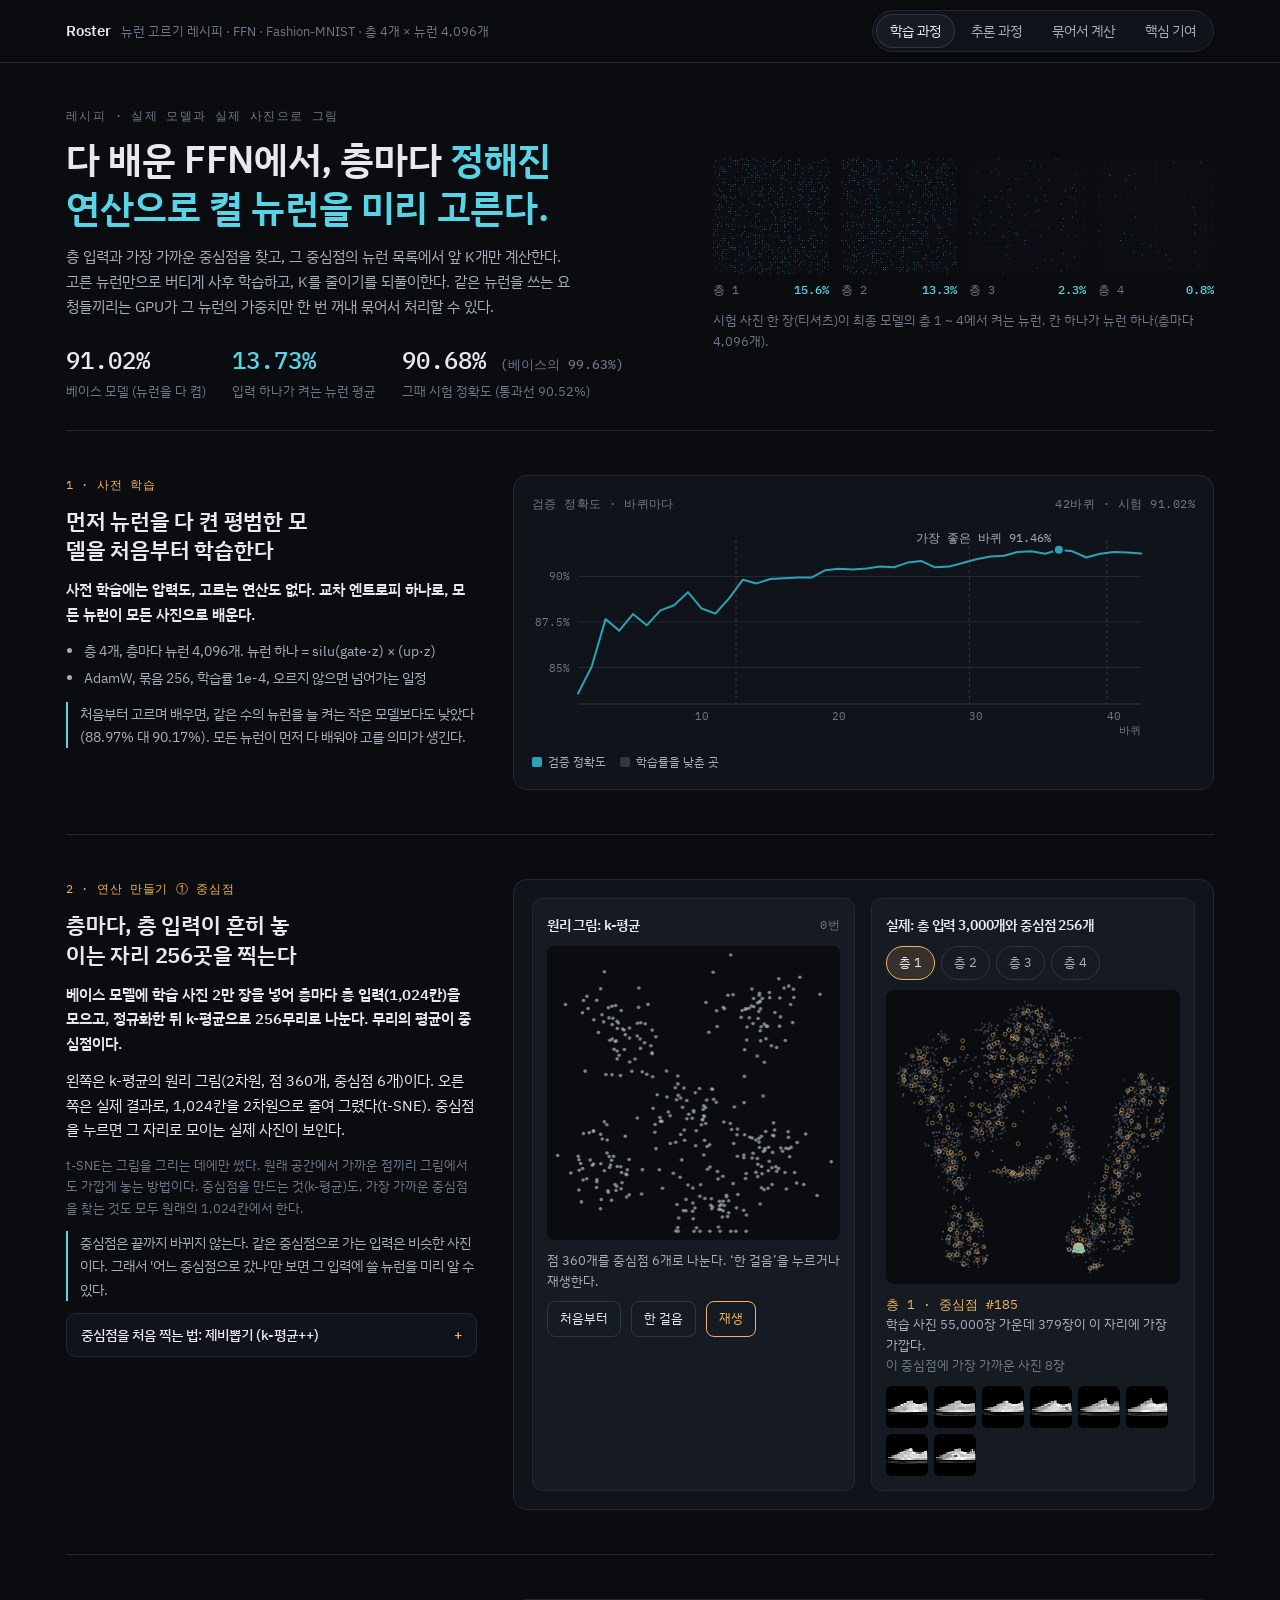
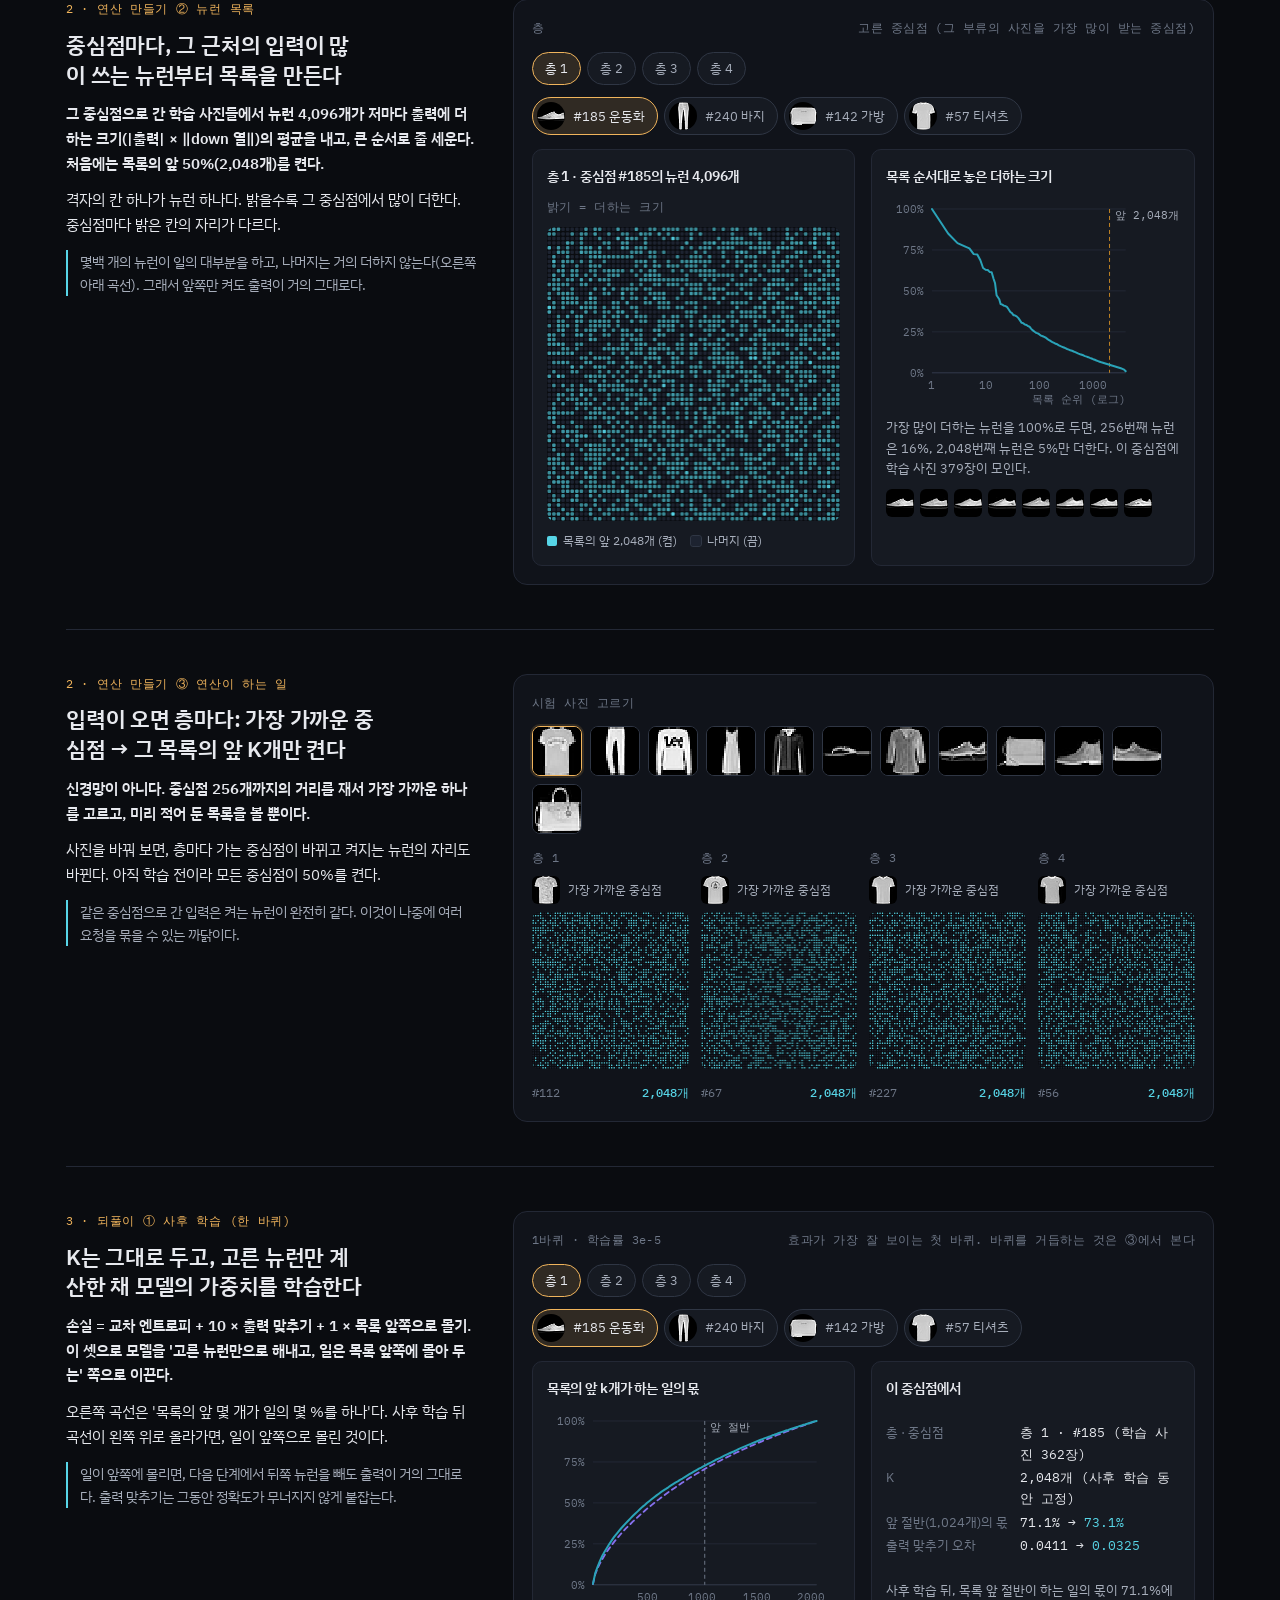
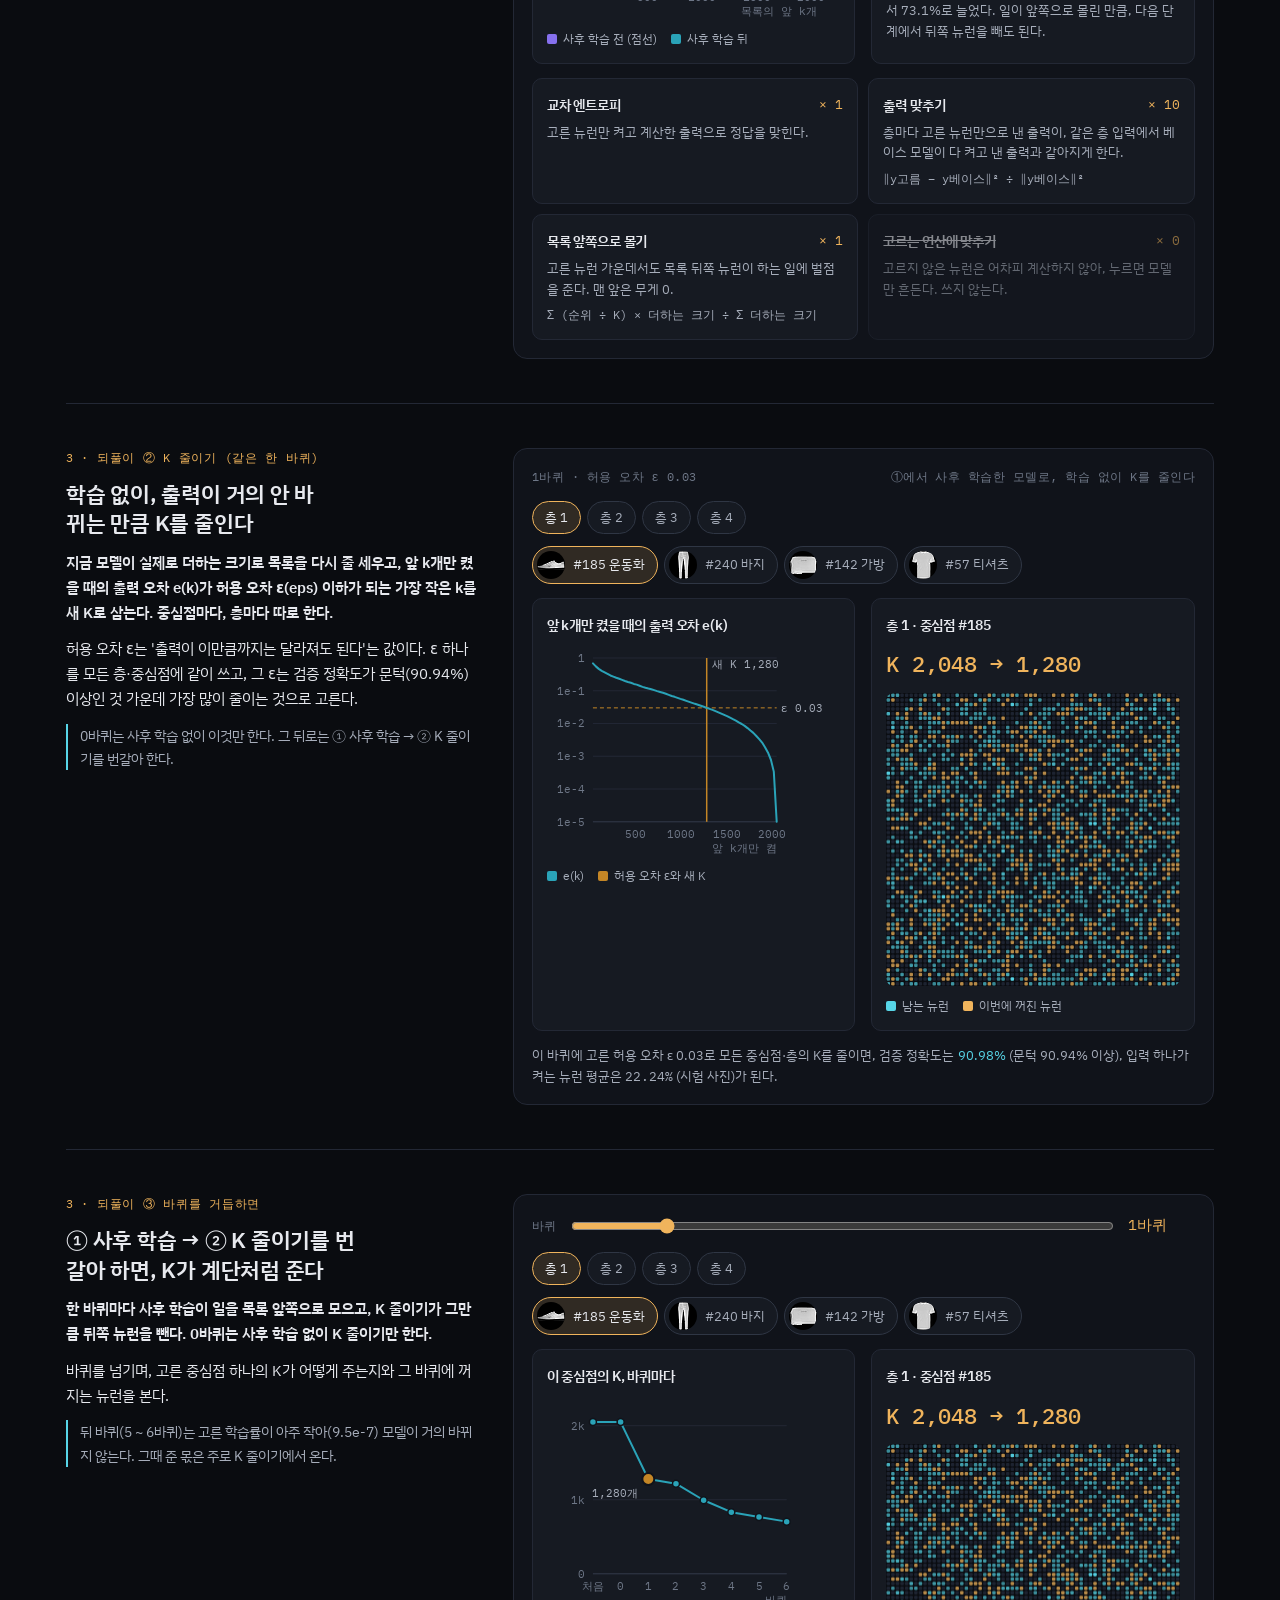
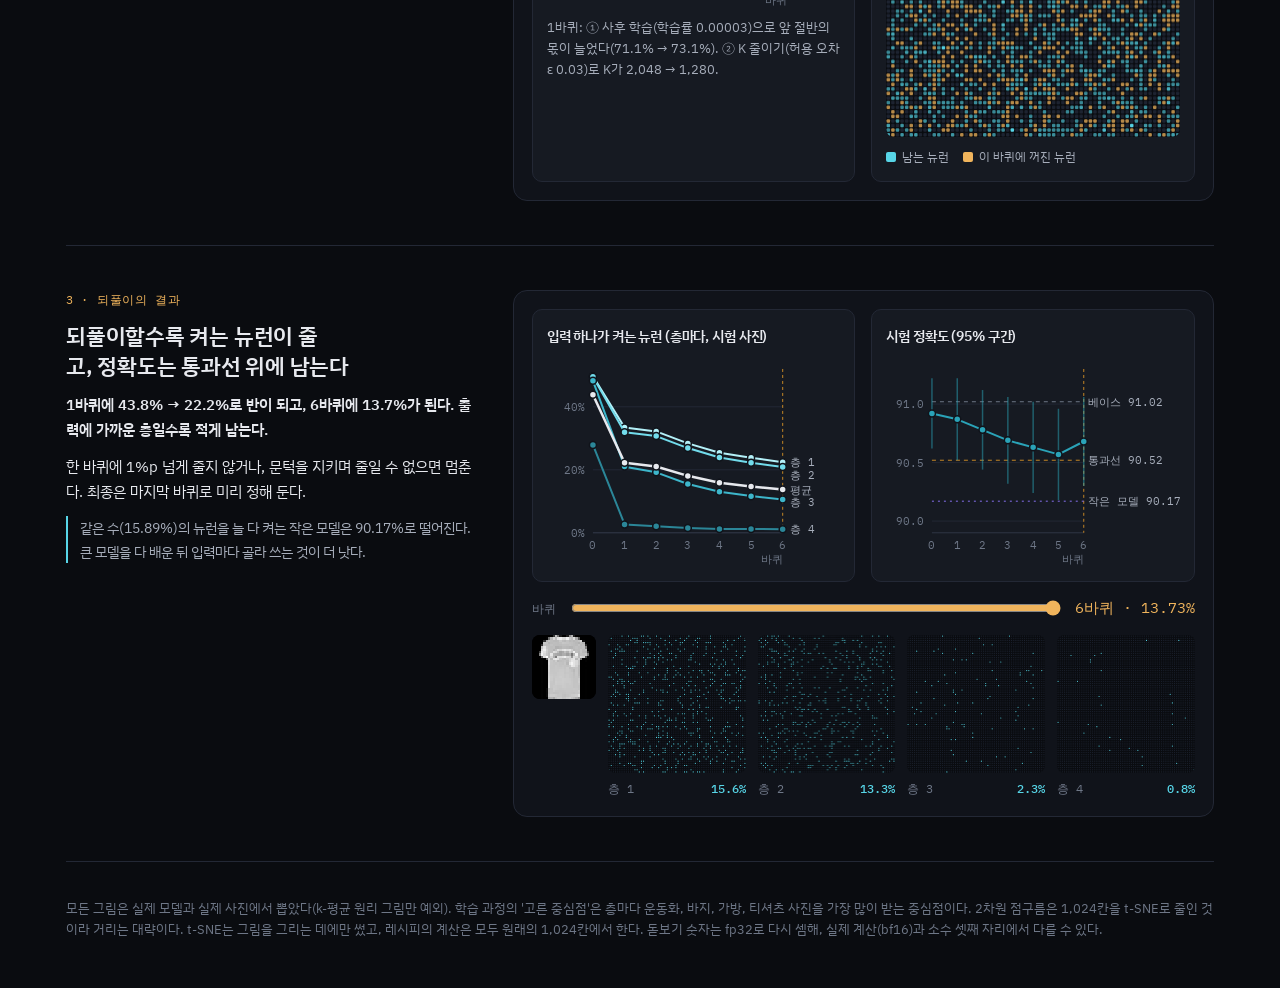
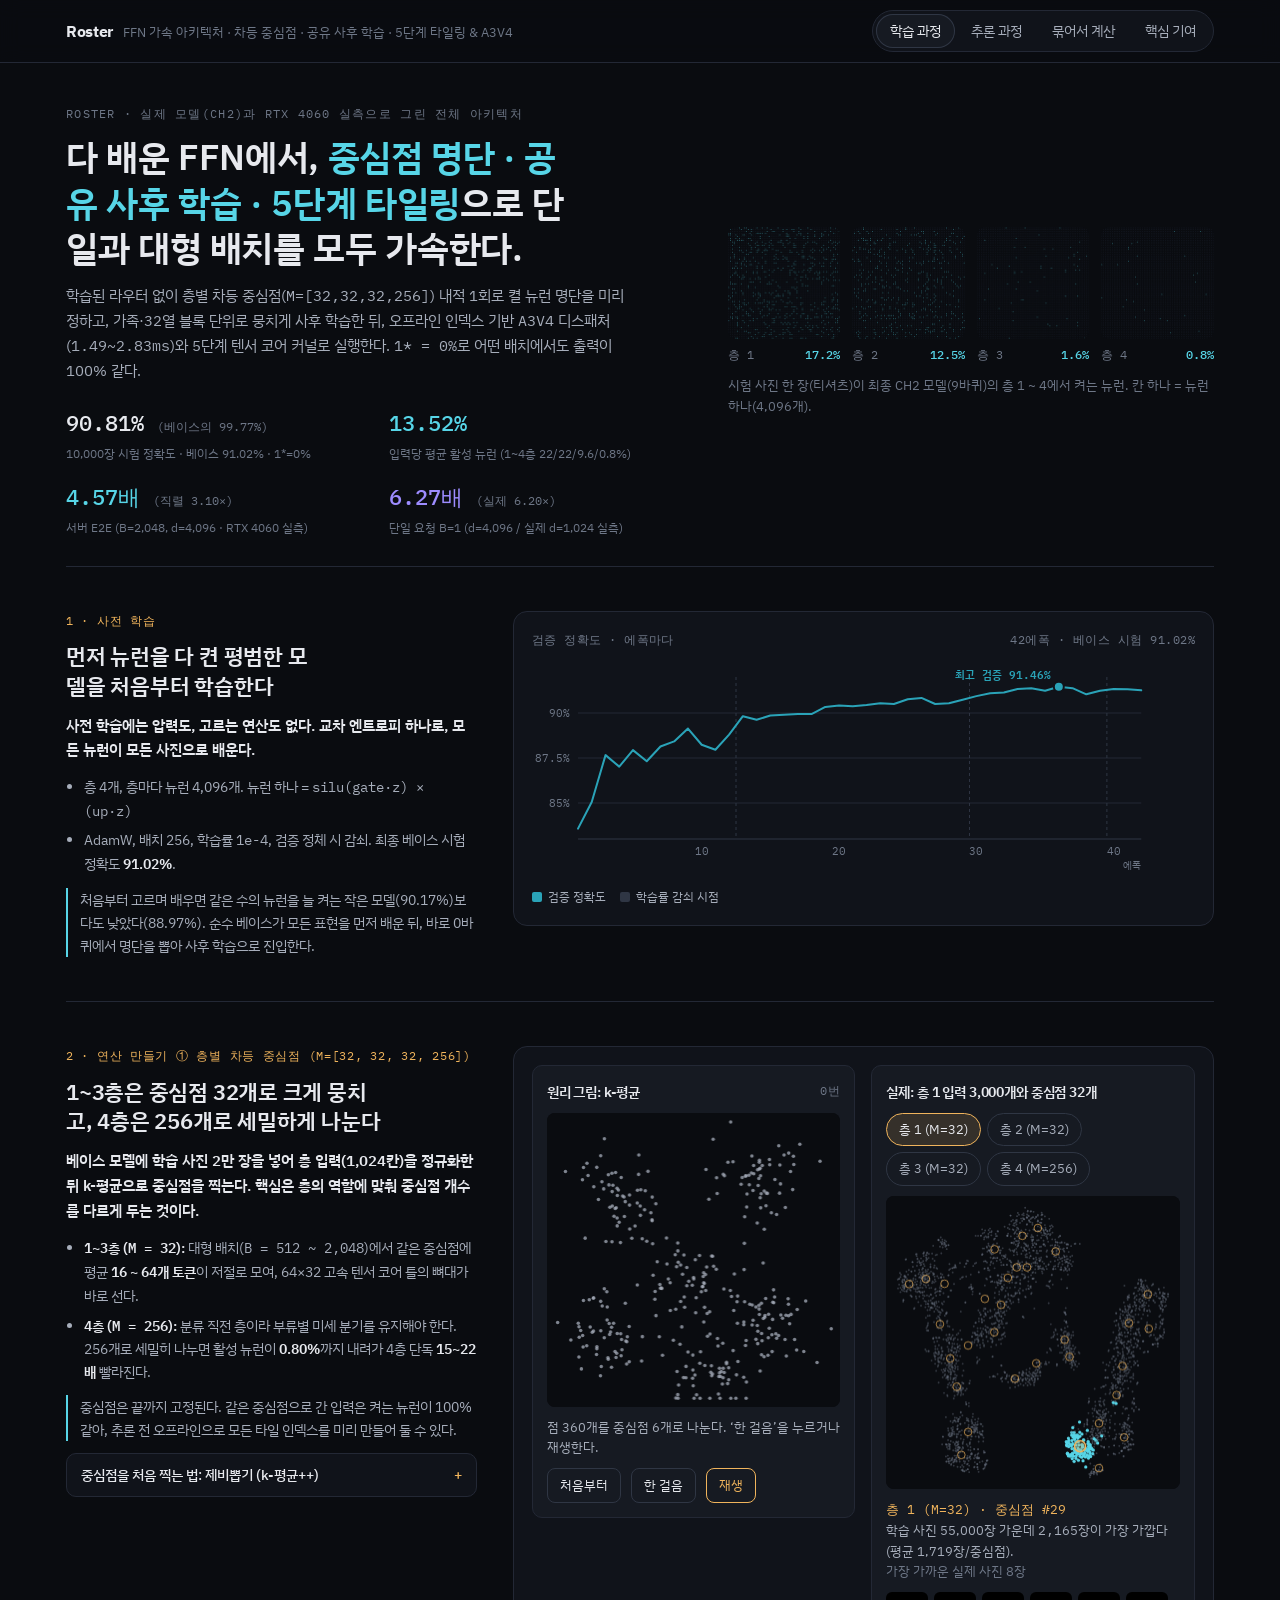
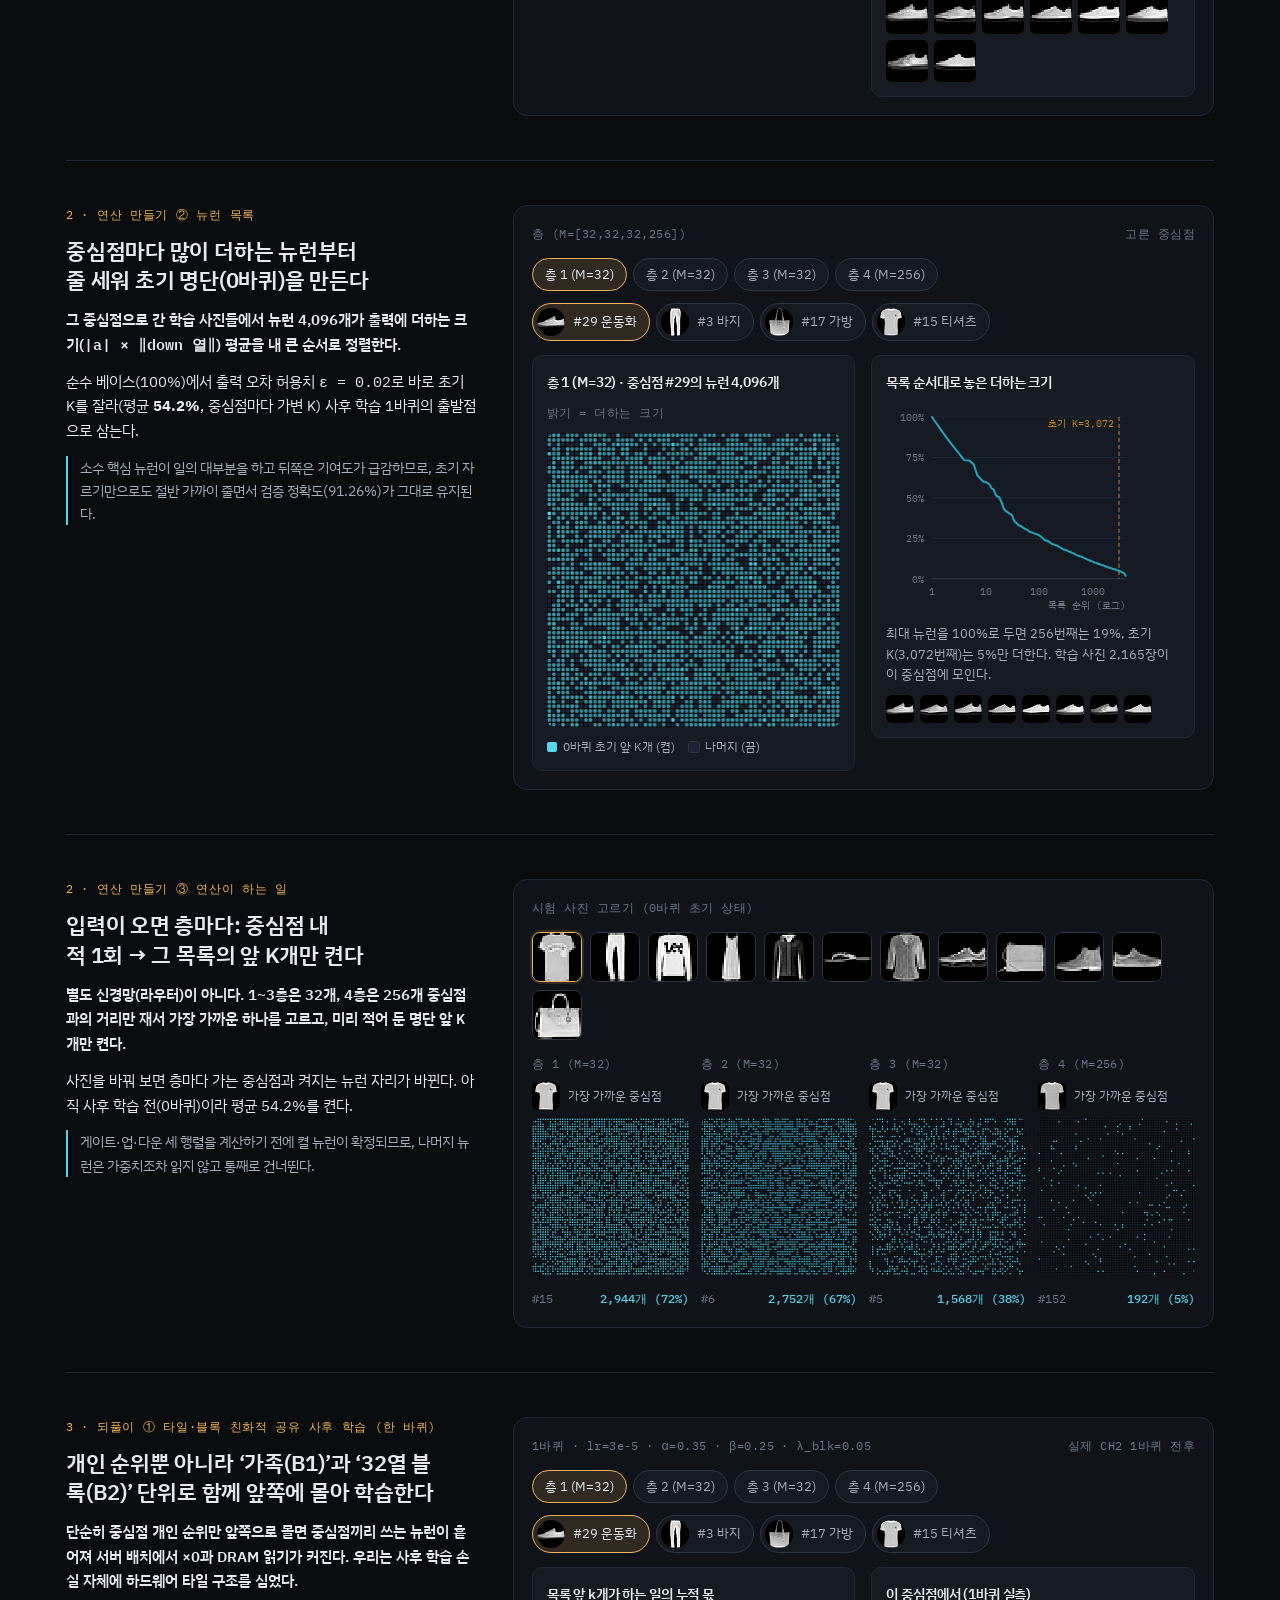
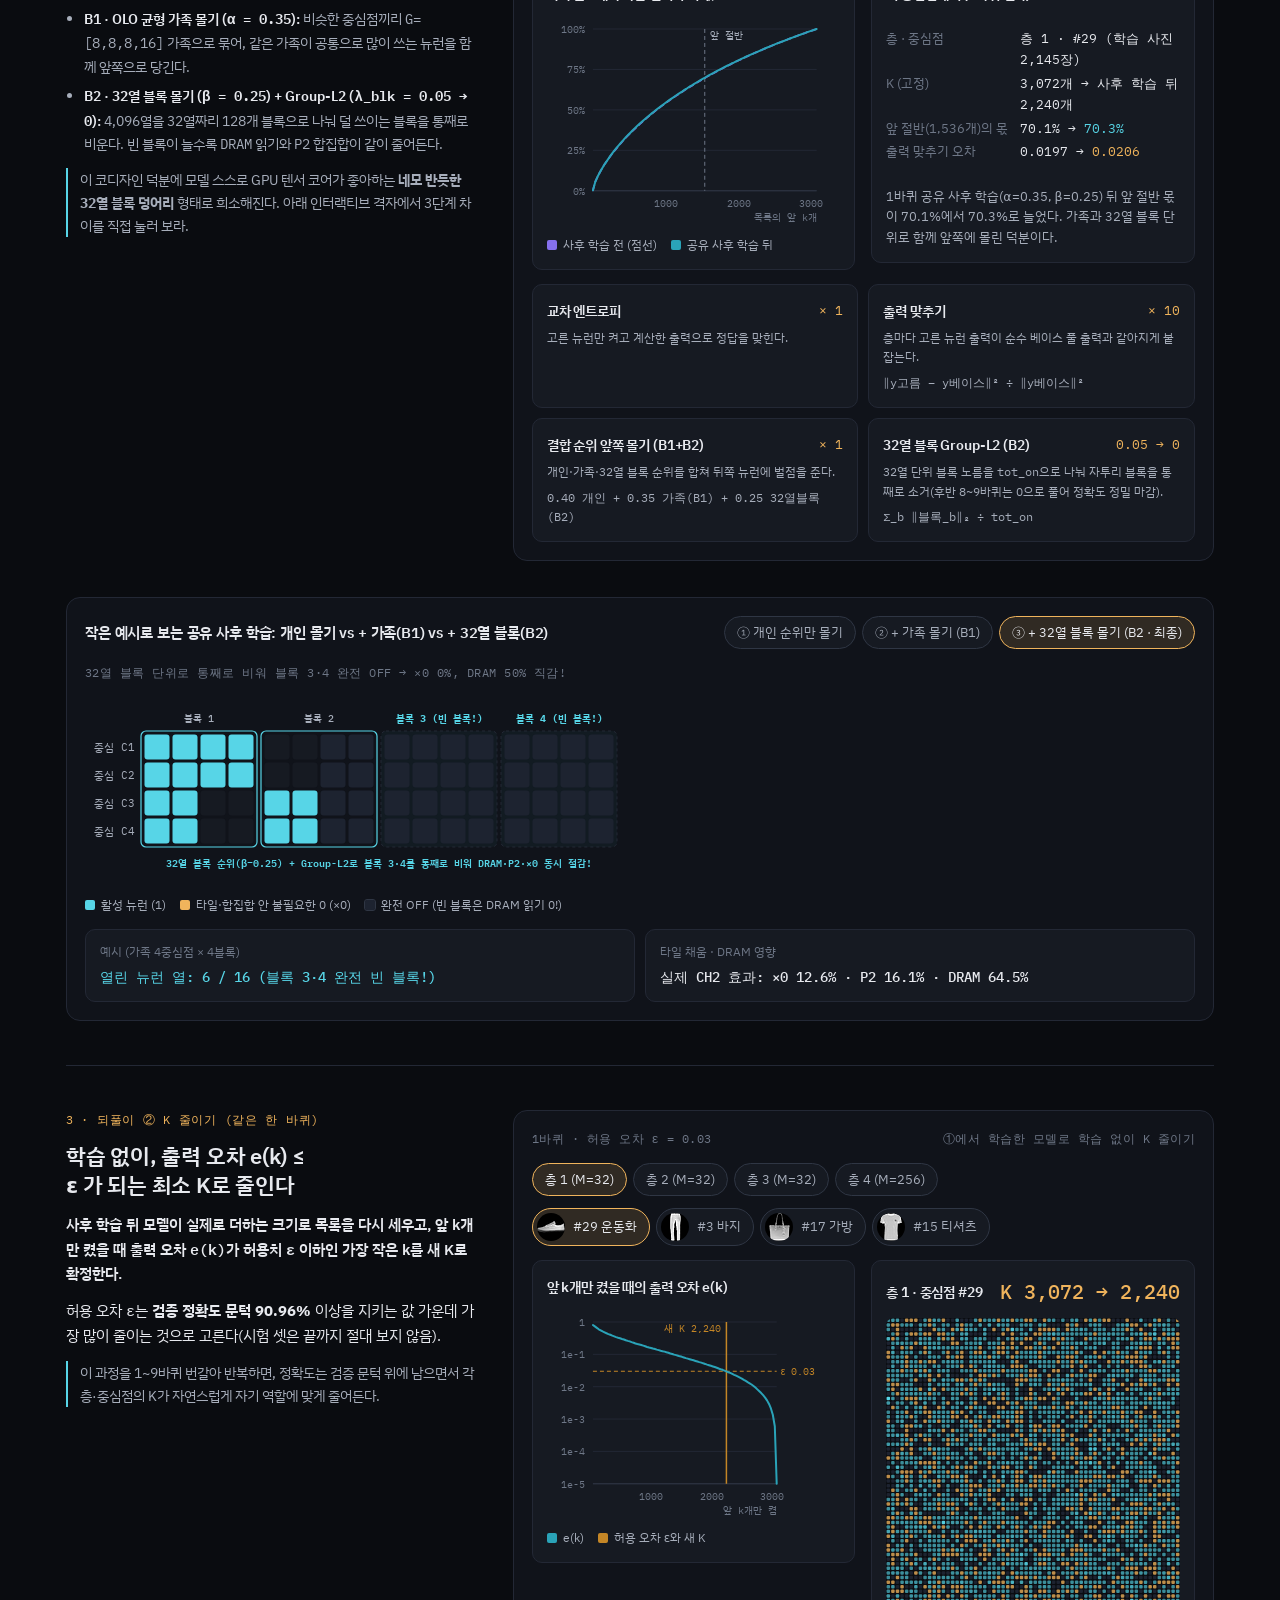
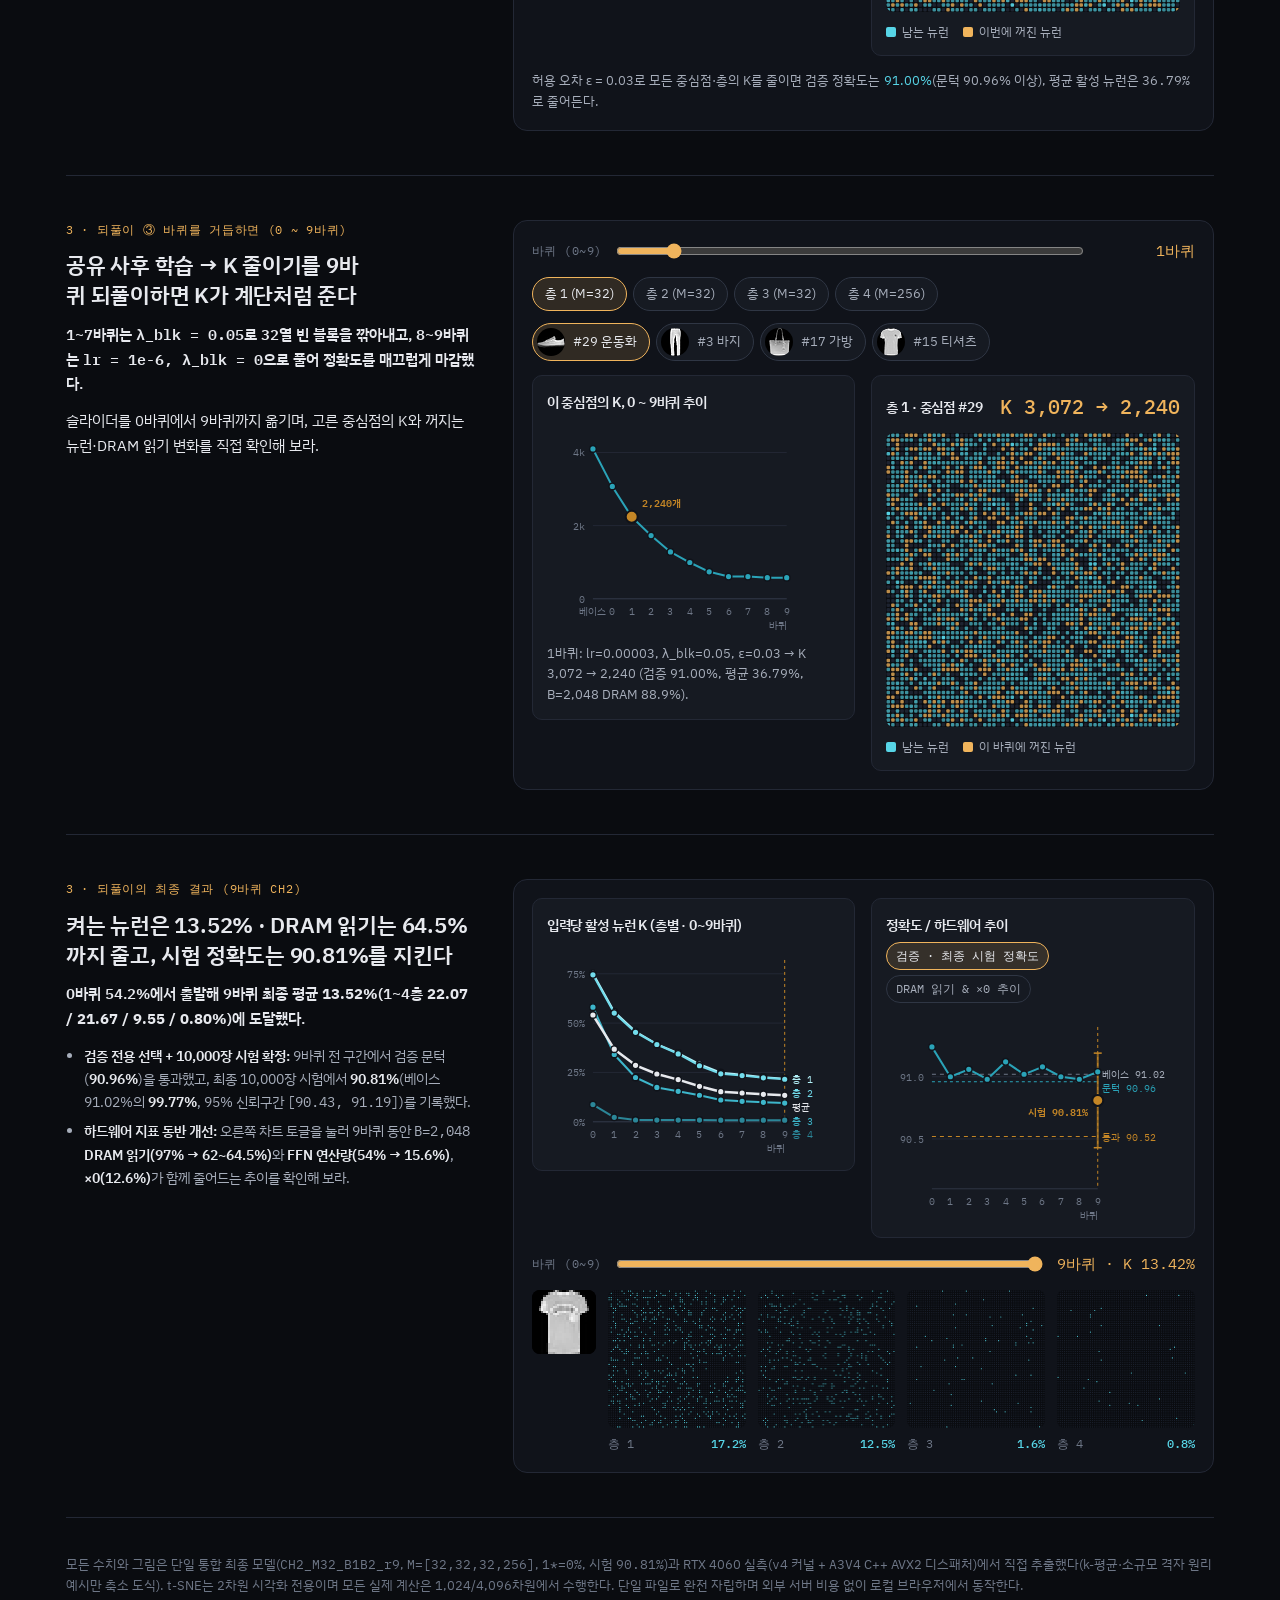
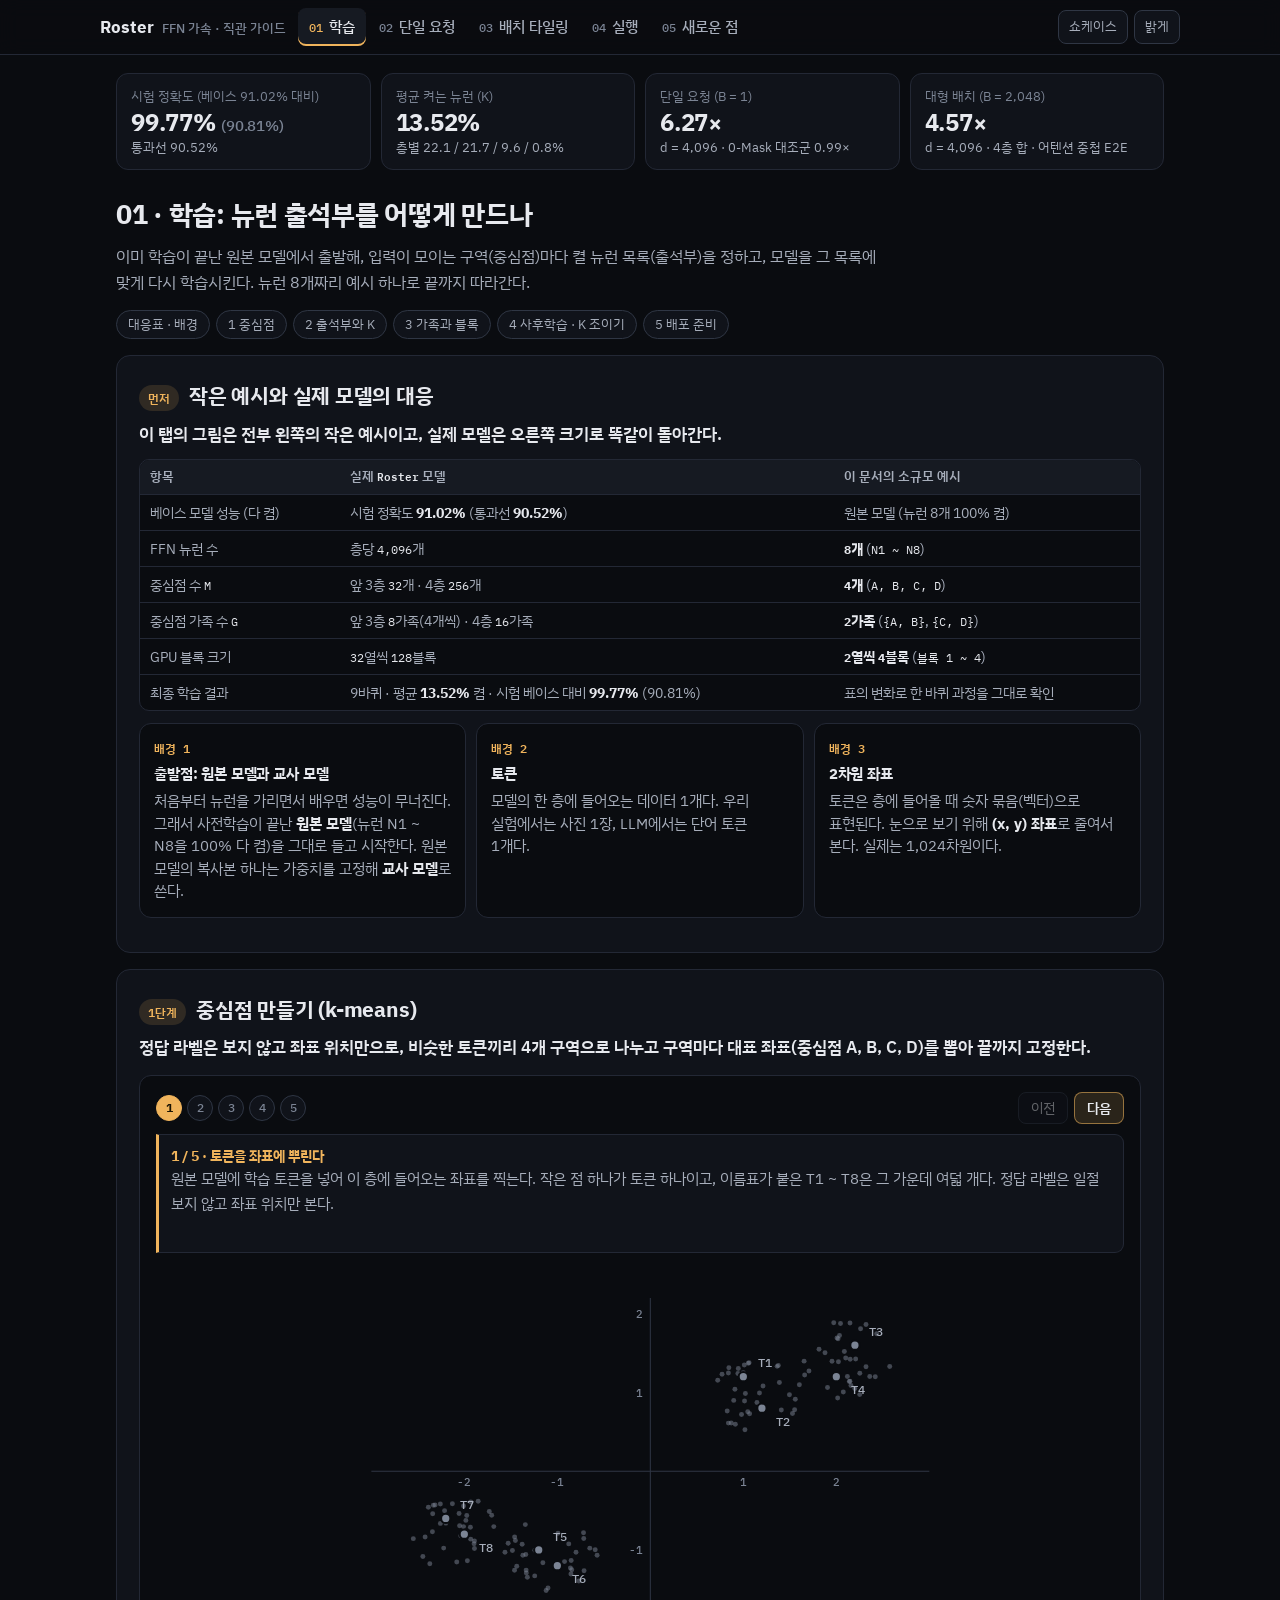
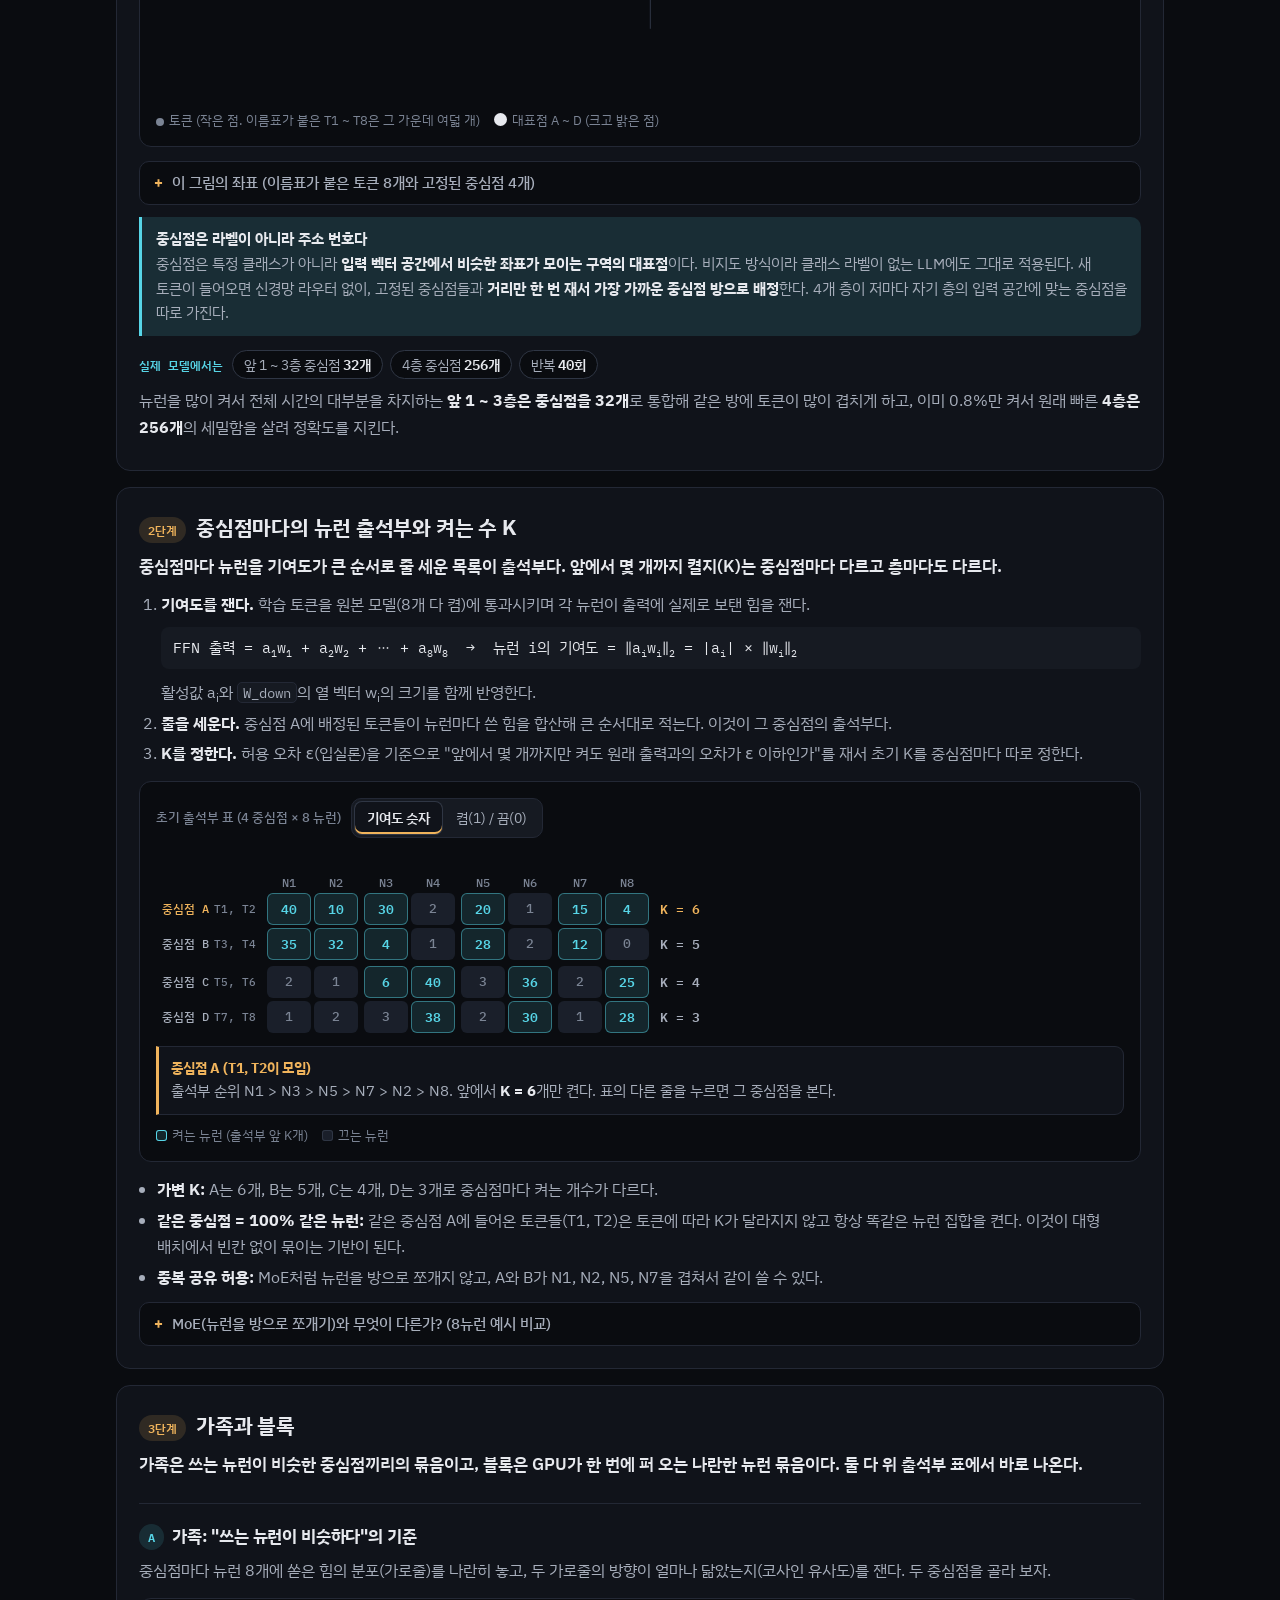
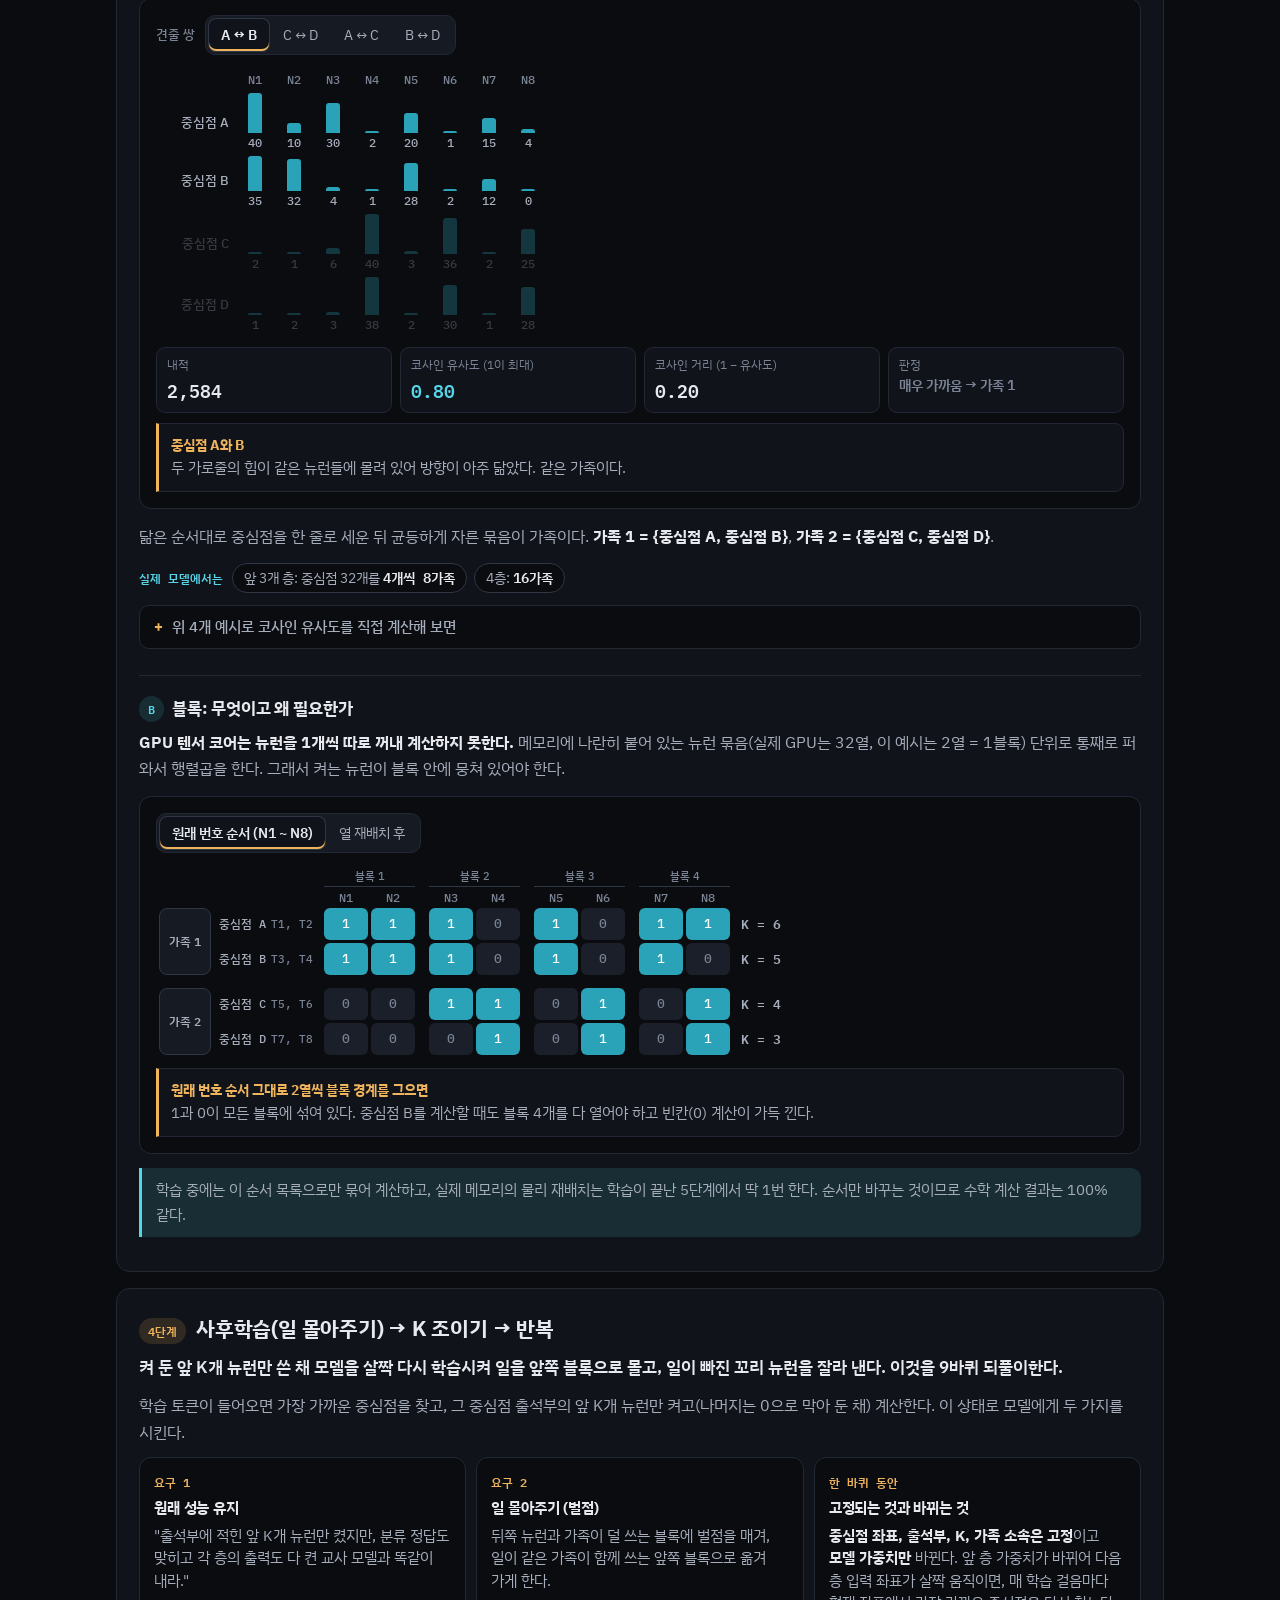
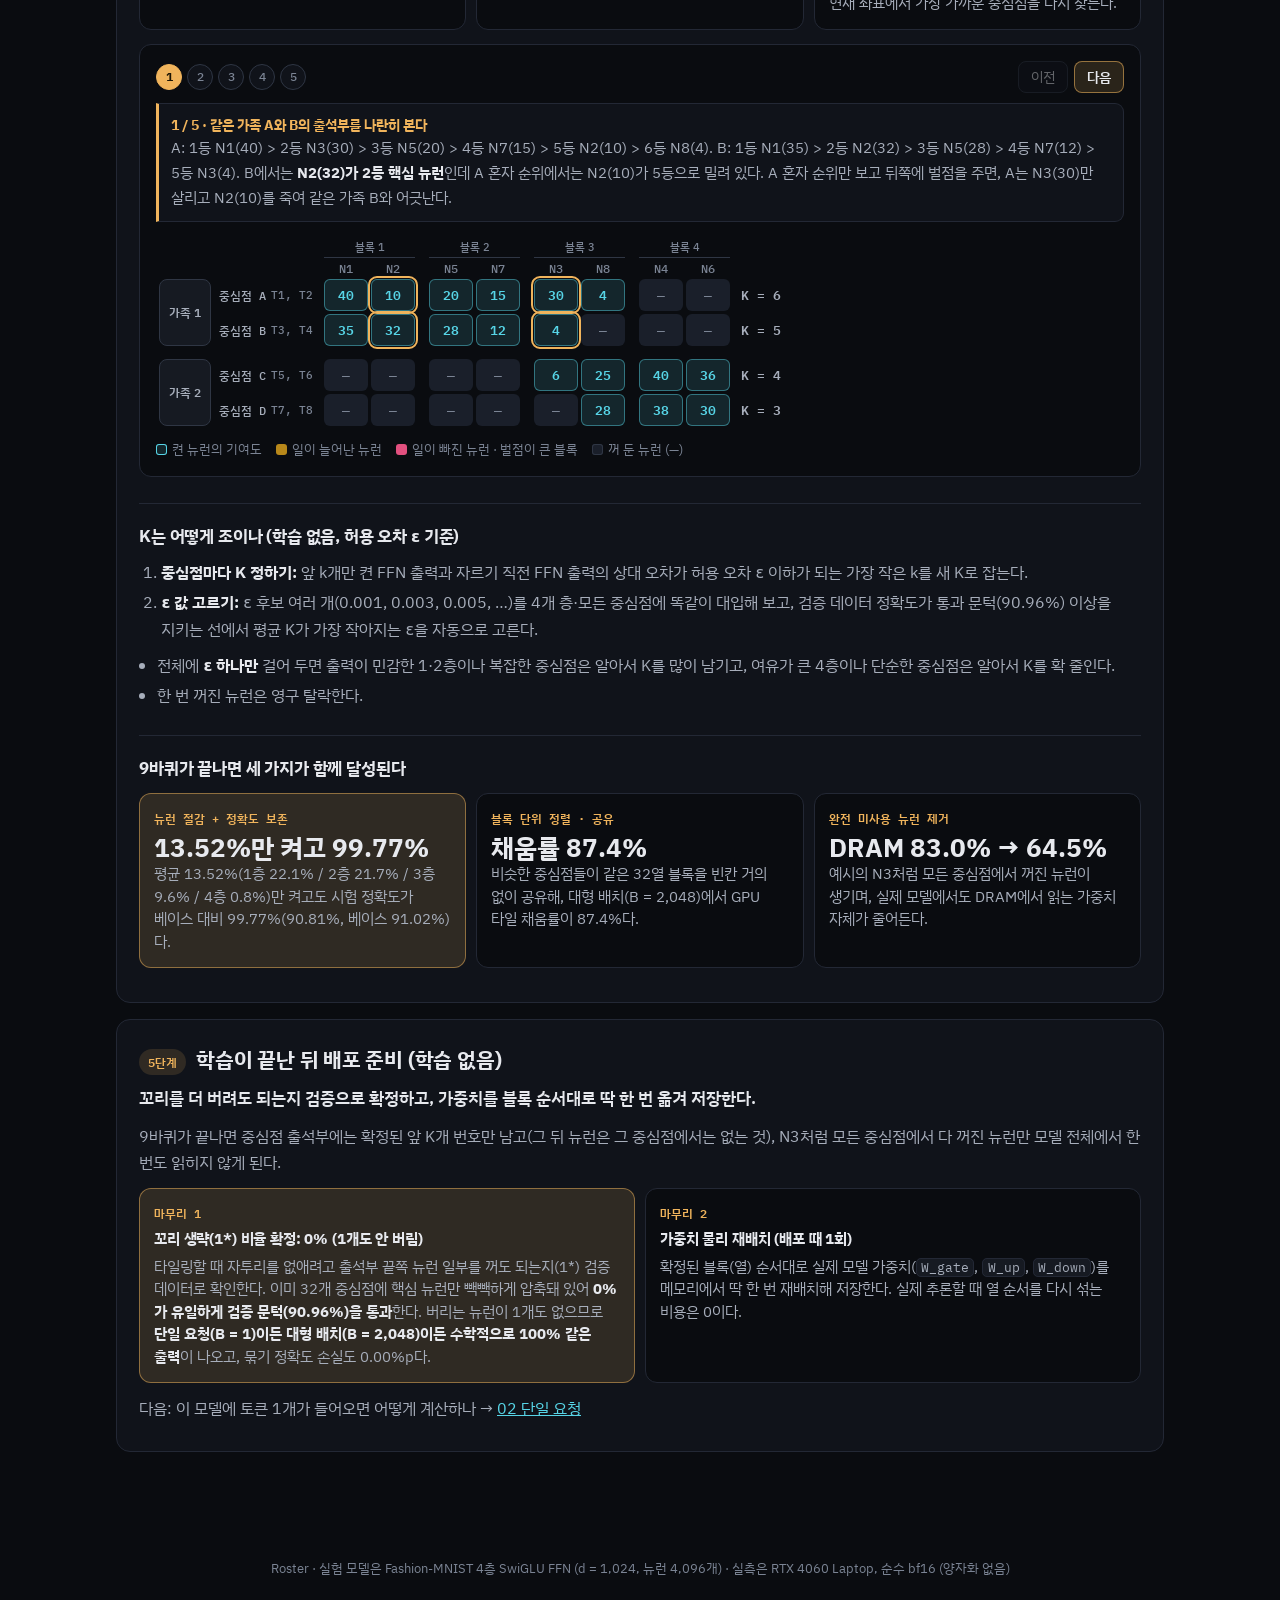
